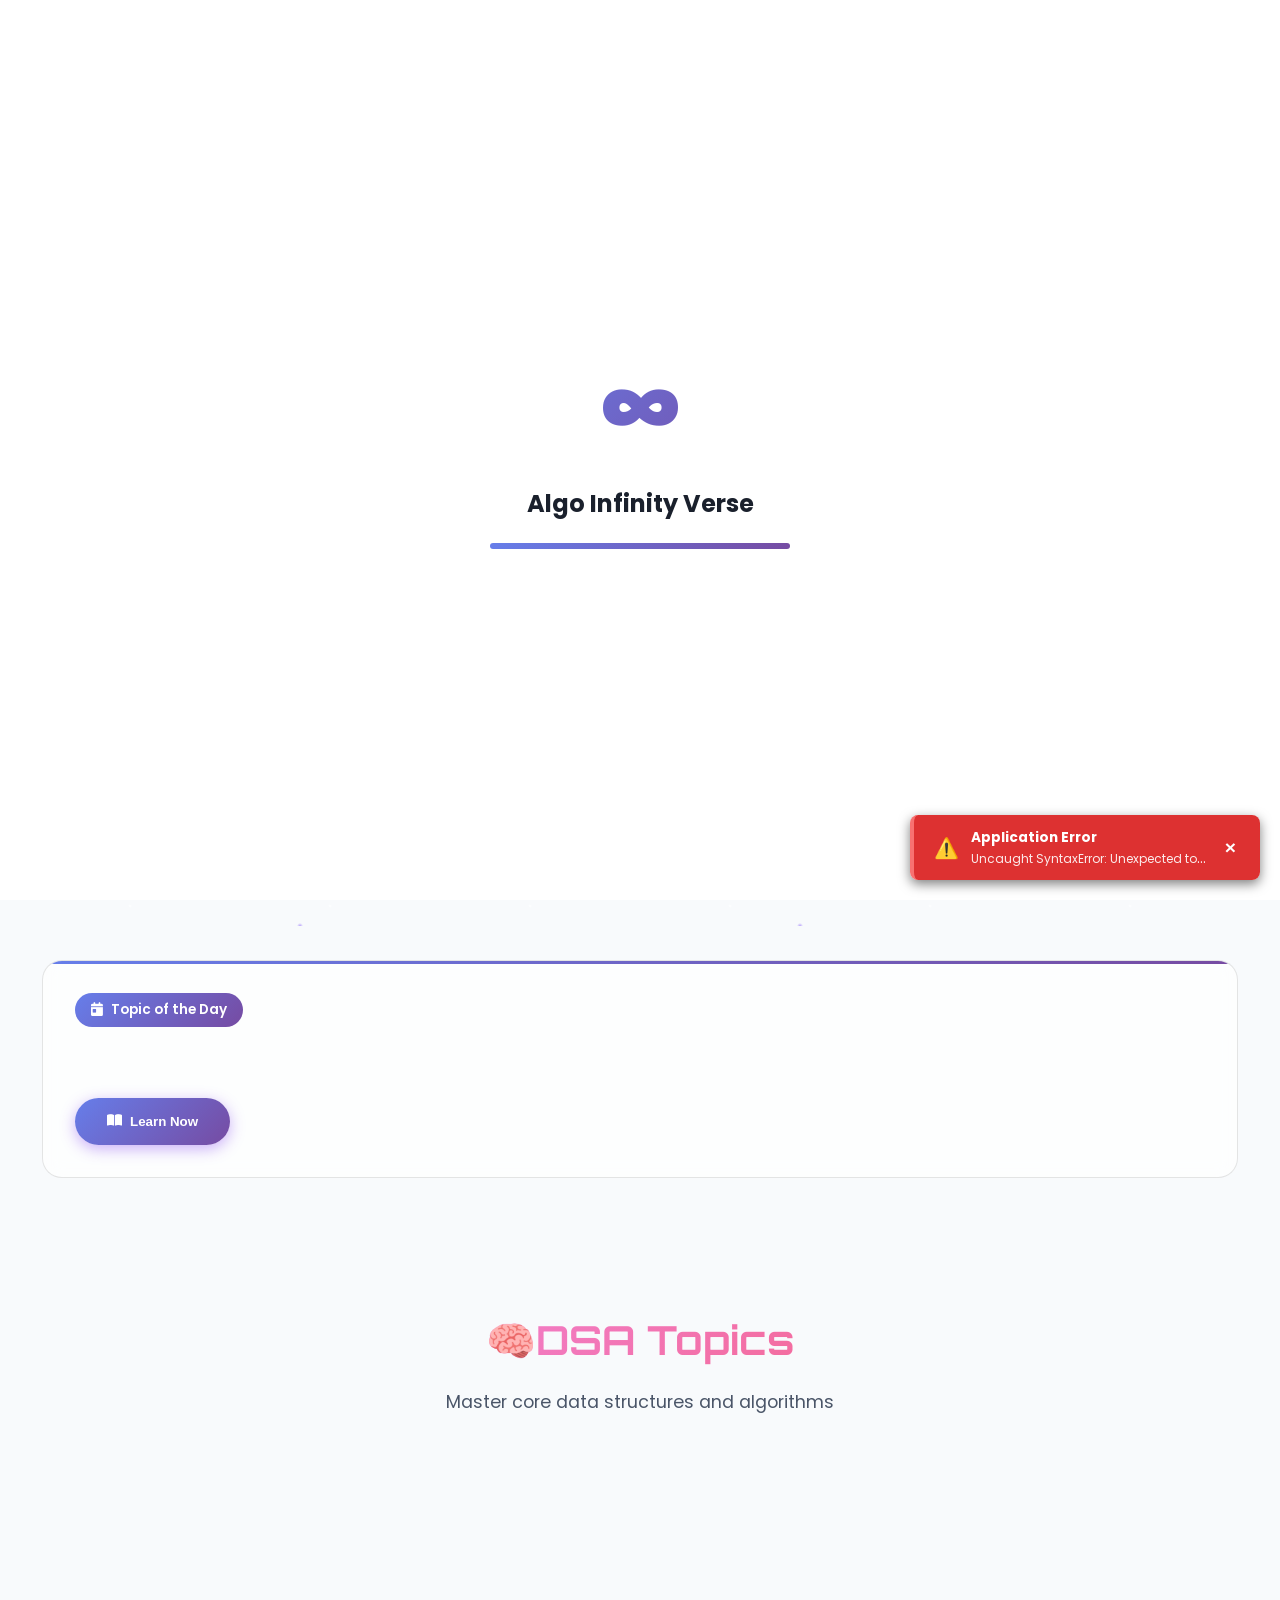
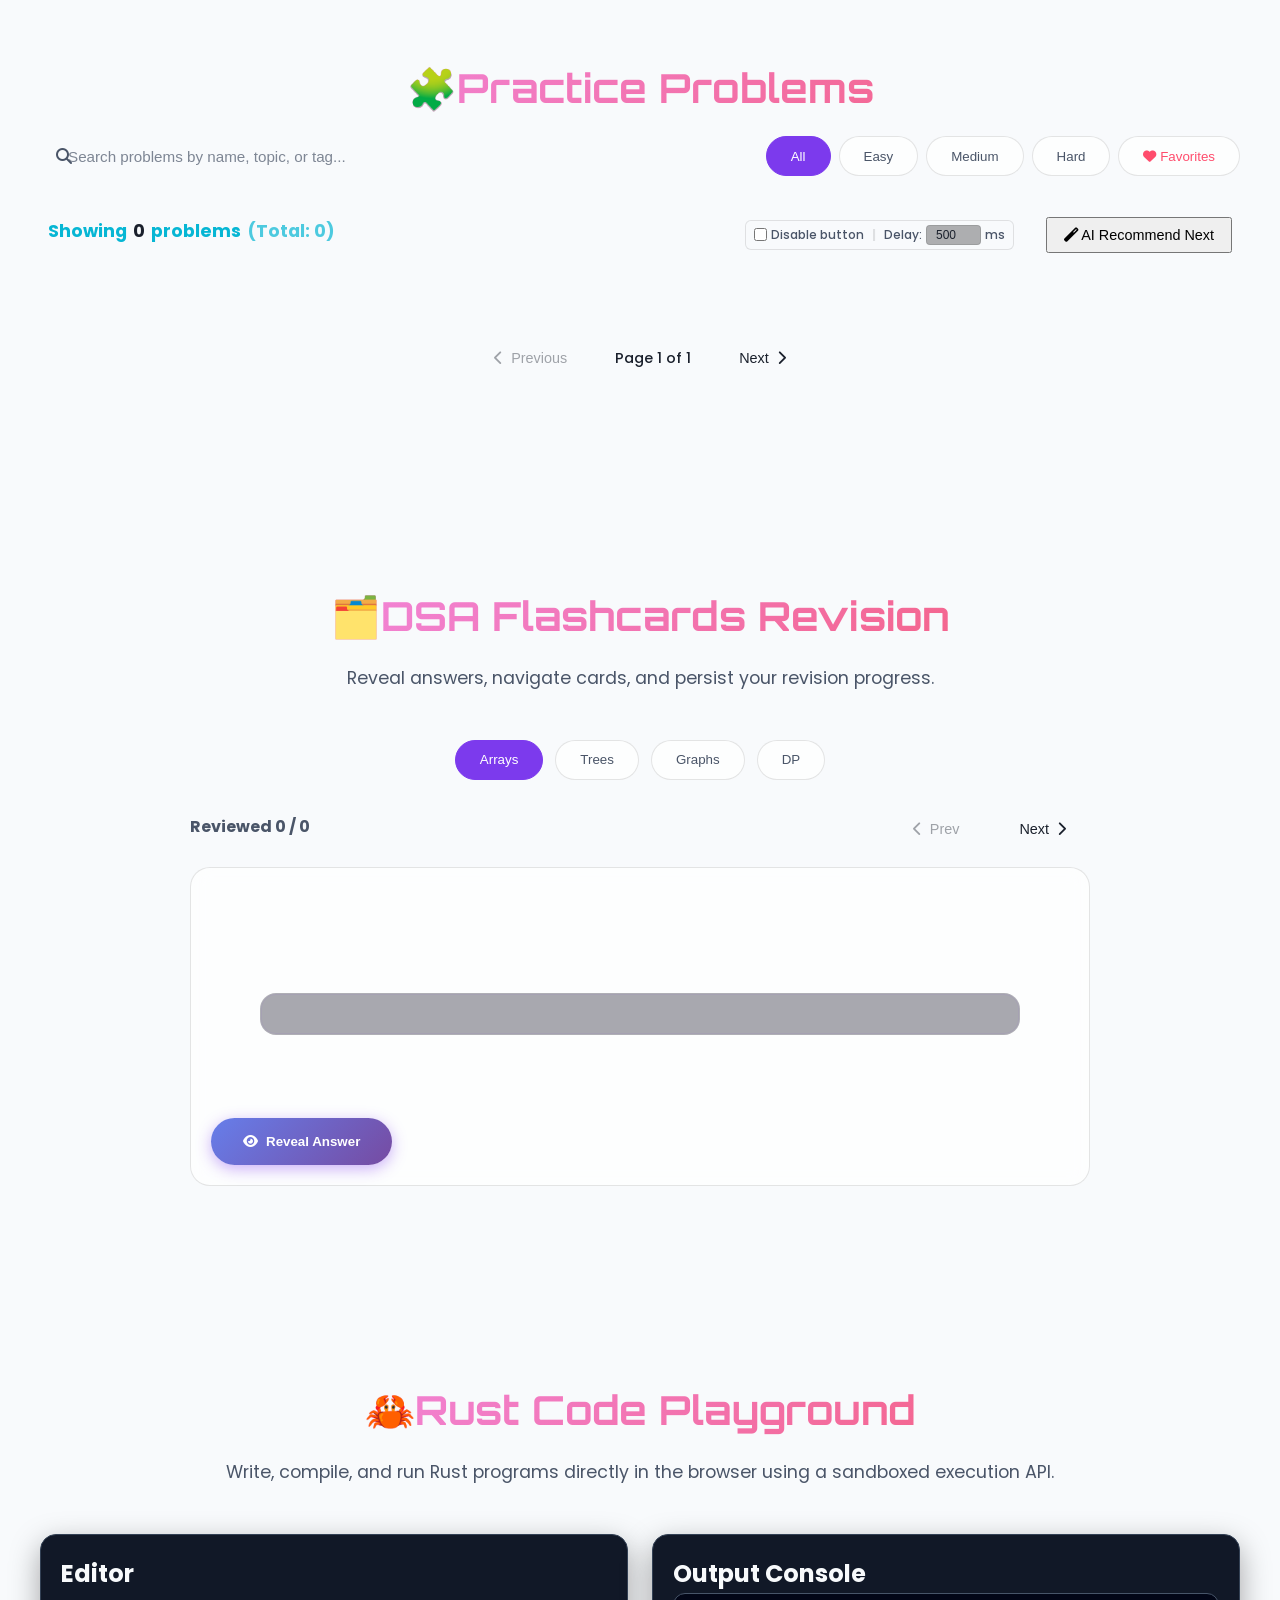
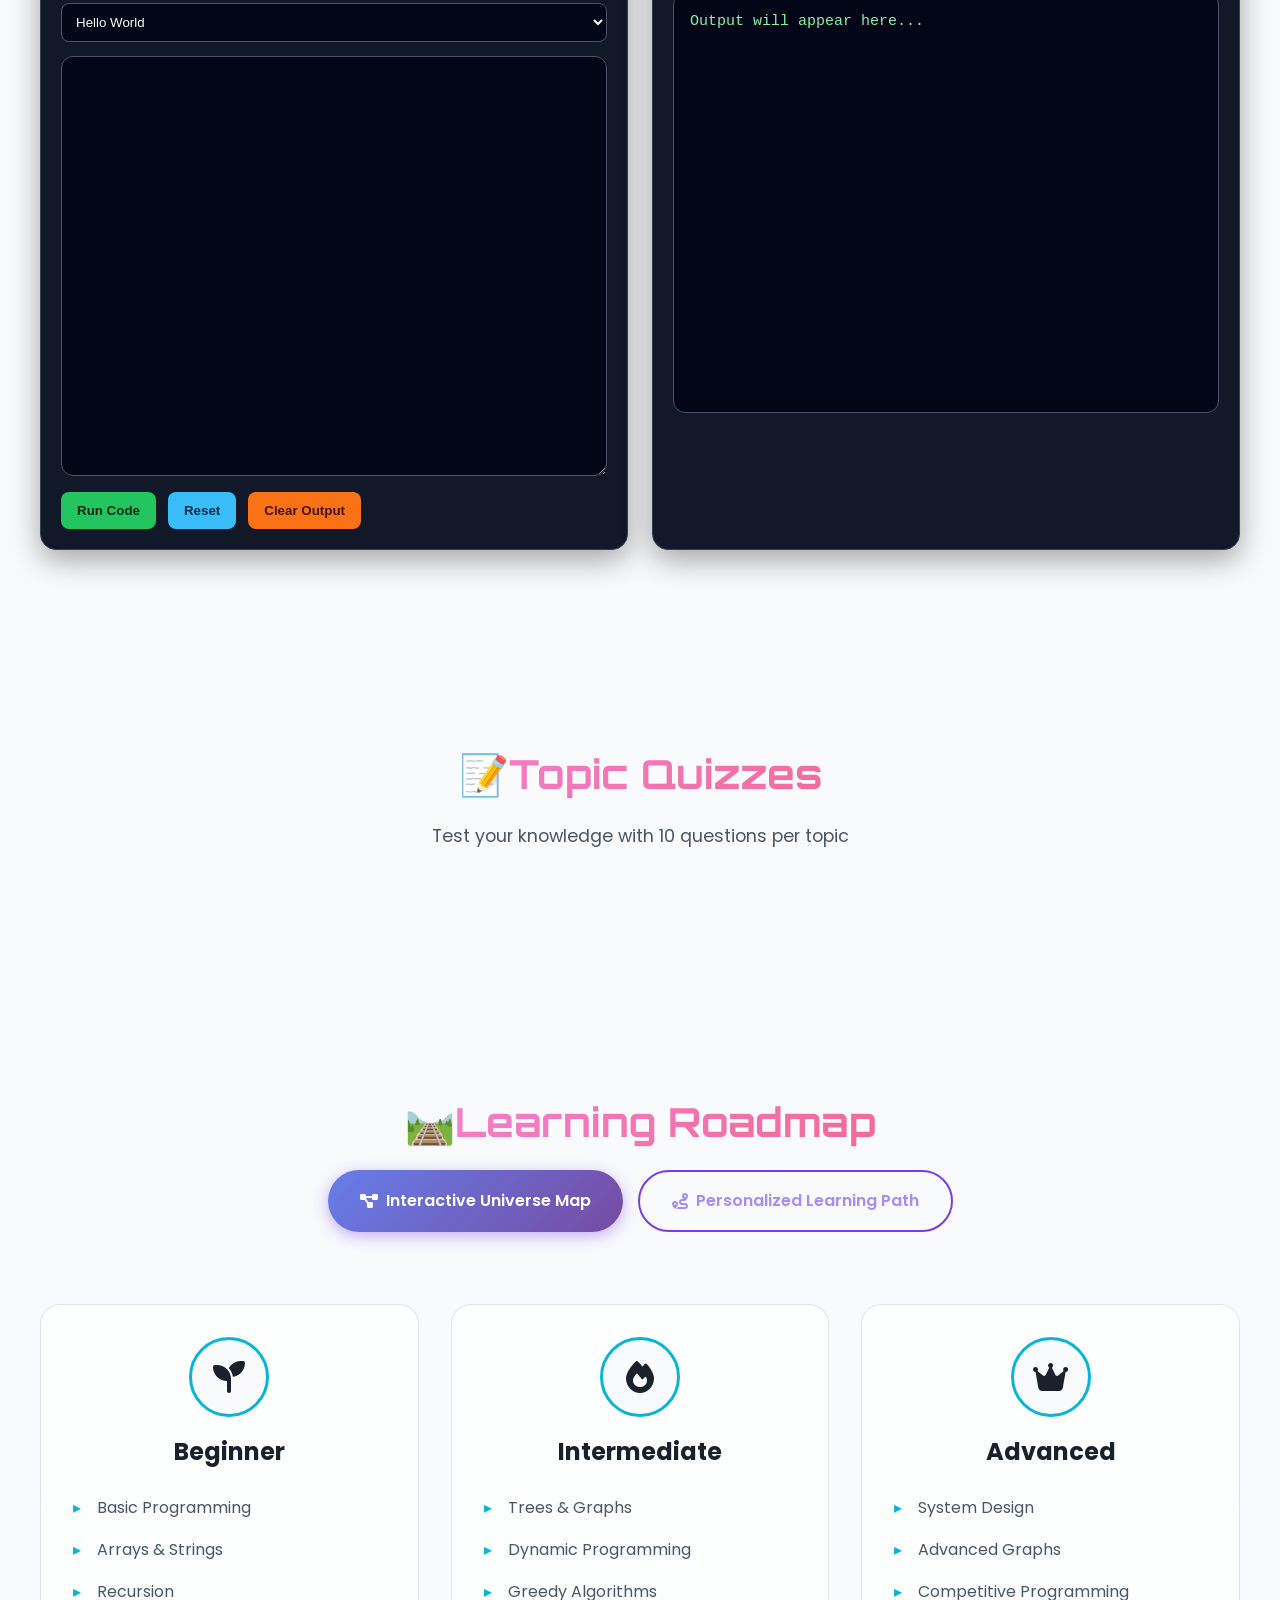
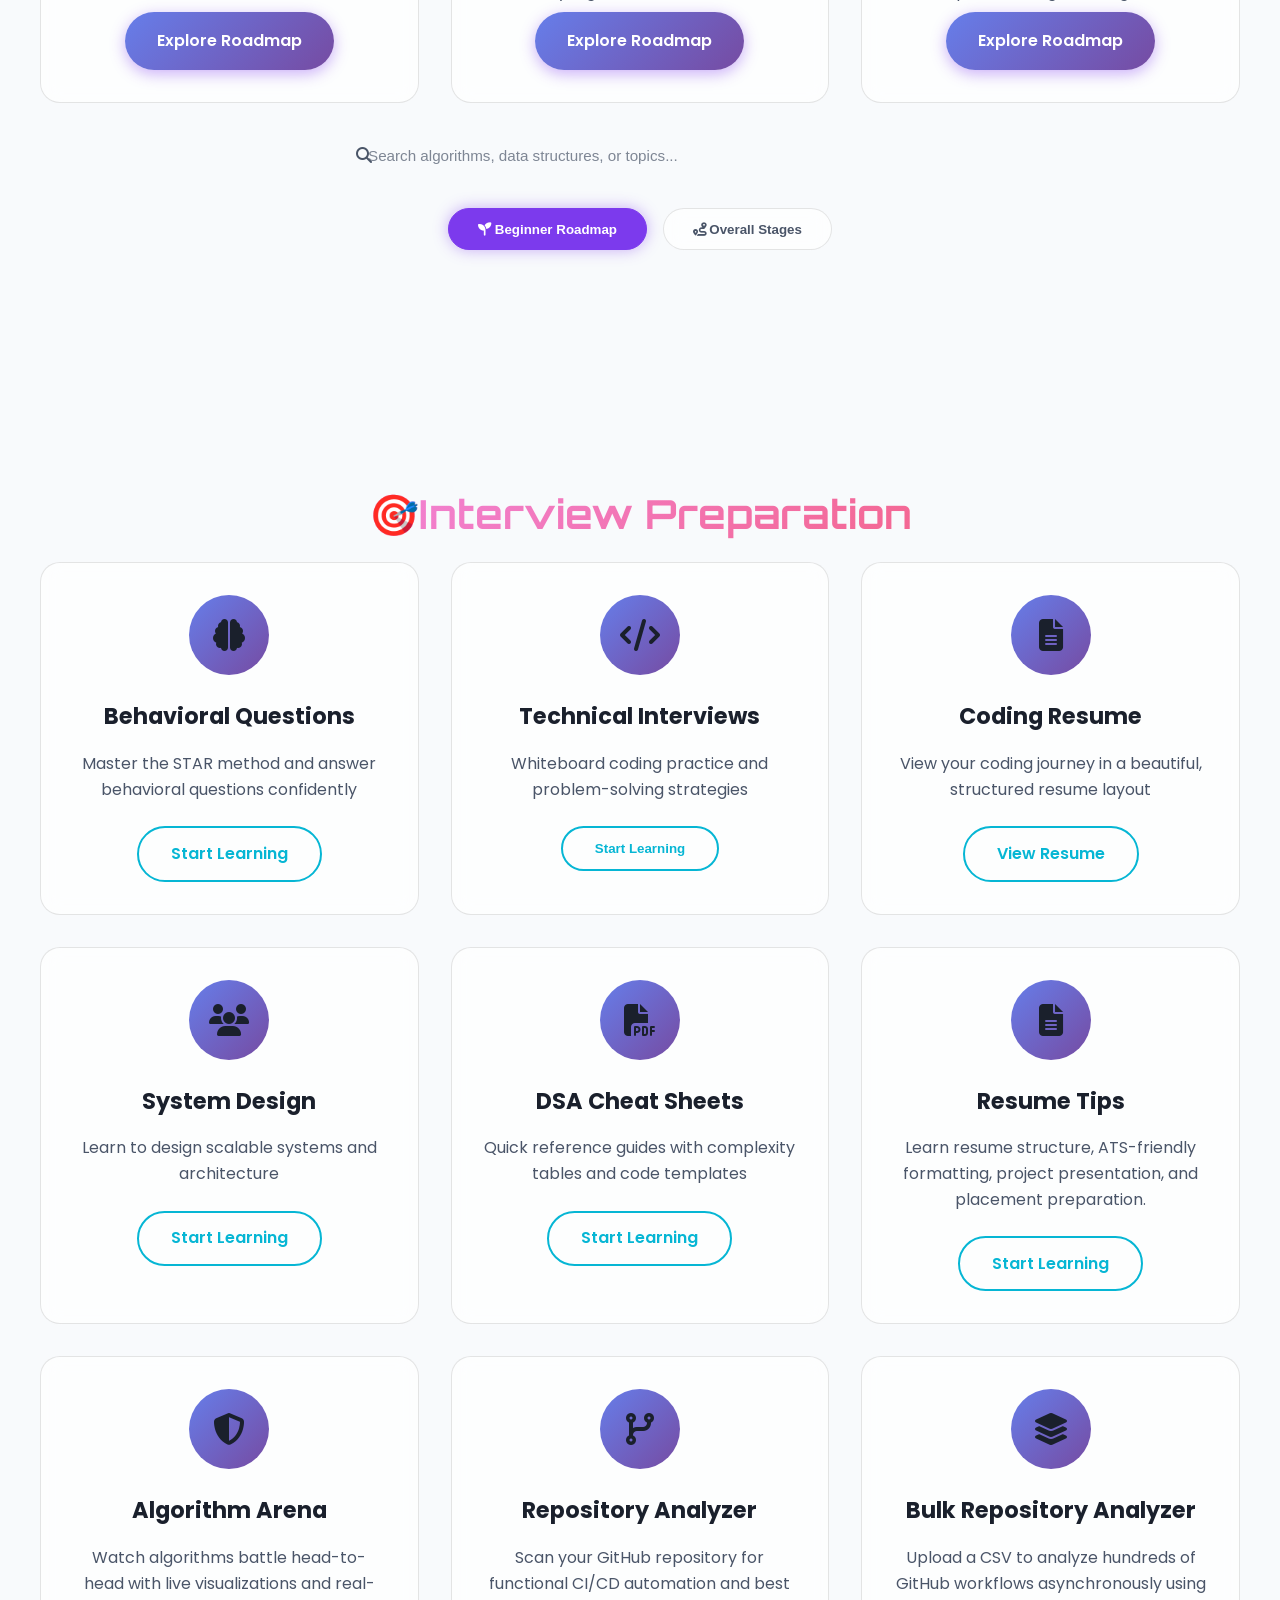
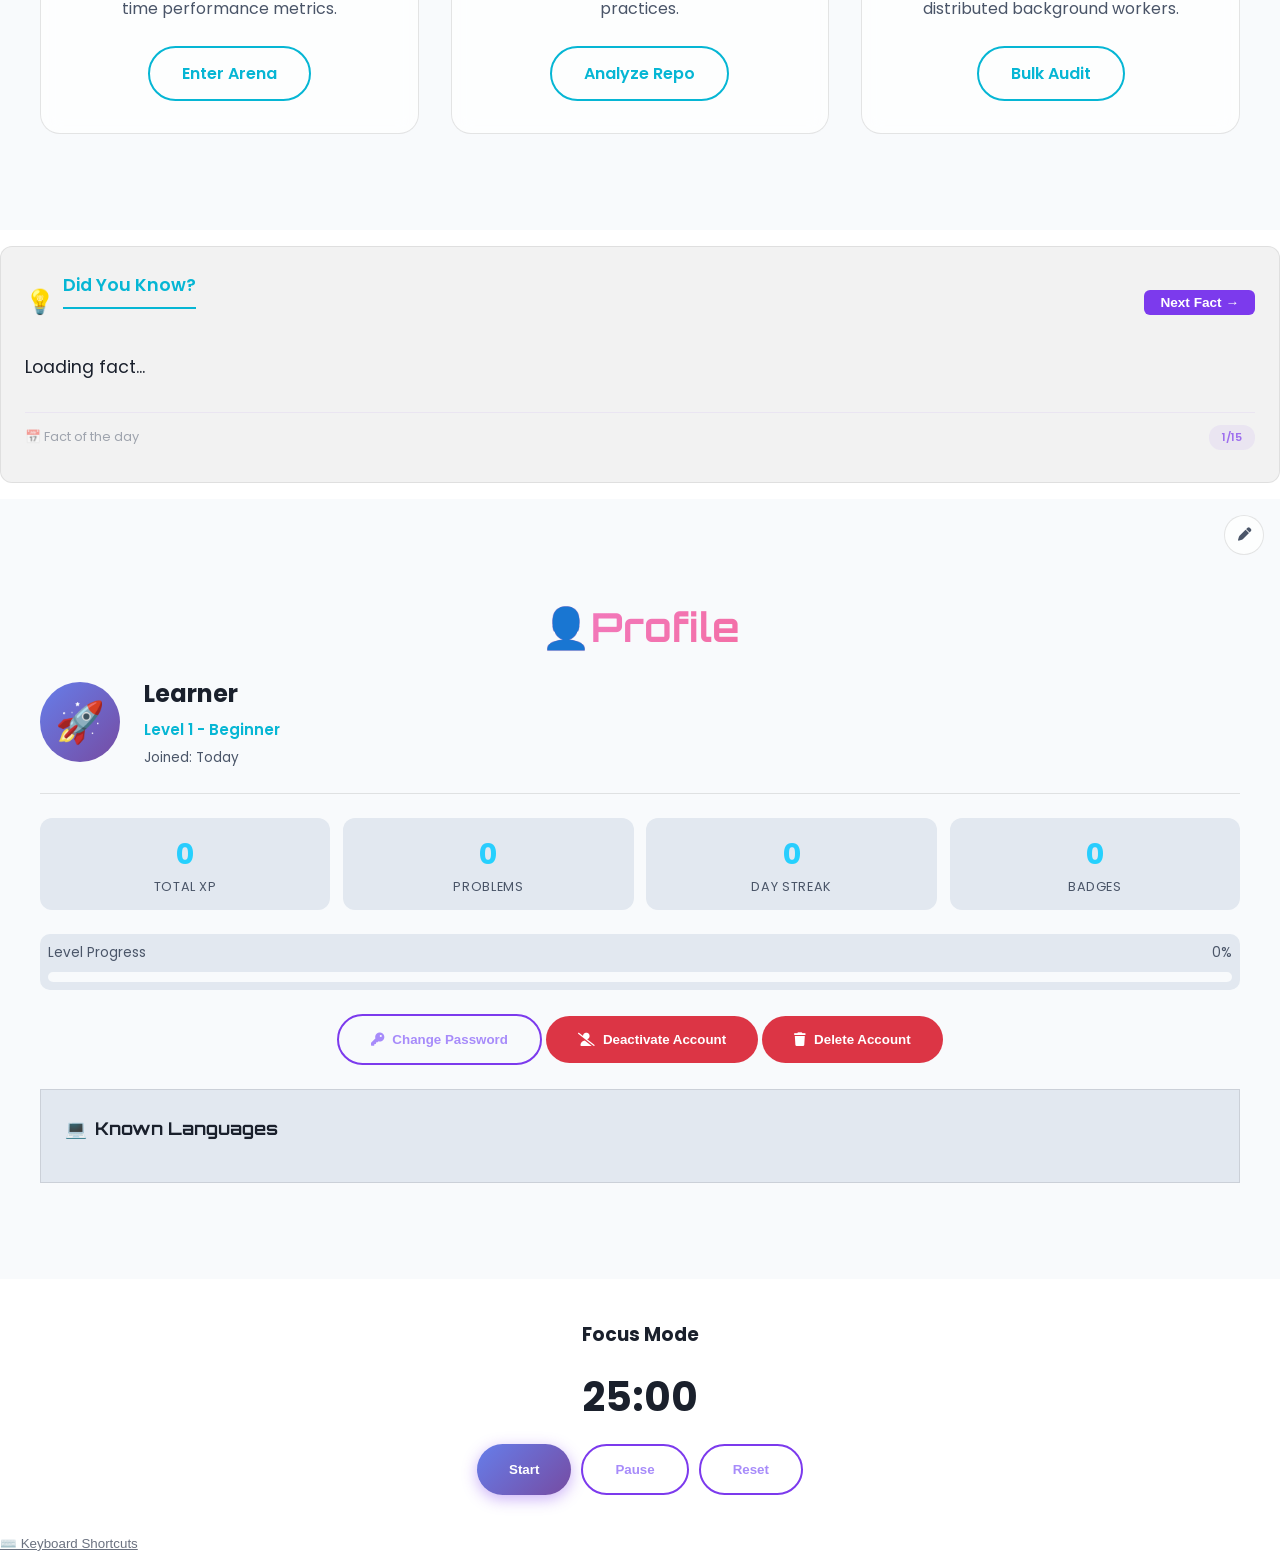
==== index.html @ 4f687d3e "Merge branch 'main' into fix/issue-1381-clickable-tags" ====
\<!doctype html>
<html lang="en">
  <head>
    <meta charset="UTF-8" />
    <meta name="viewport" content="width=device-width, initial-scale=1.0" />
    <title>Algo Infinity Verse - Master DSA &amp; Crack Interviews</title>

    <!-- SEO / Social metadata -->
    <meta
      name="description"
      content="Algo Infinity Verse is an interactive DSA learning platform — master data structures and algorithms and crack technical interviews with hands-on visualizers, quizzes, and coding practice."
    />

    <!-- Open Graph -->
    <meta property="og:type" content="website" />
    <meta property="og:site_name" content="Algo Infinity Verse" />
    <meta property="og:title" content="Algo Infinity Verse - Master DSA &amp; Crack Interviews" />
    <meta
      property="og:description"
      content="Master DSA and crack interviews with interactive visualizers, quizzes, and coding practice."
    />
    <meta property="og:image" content="/images/banner.png" />

    <!-- Twitter Card -->
    <meta name="twitter:card" content="summary_large_image" />
    <meta name="twitter:title" content="Algo Infinity Verse - Master DSA &amp; Crack Interviews" />
    <meta
      name="twitter:description"
      content="Master DSA and crack interviews with interactive visualizers, quizzes, and coding practice."
    />
    <meta name="twitter:image" content="/images/banner.png" />

    <link rel="manifest" href="/manifest.json" />
    <meta name="theme-color" content="#38bdf8" />
    <link rel="stylesheet" href="styles.css" />
    <link rel="stylesheet" href="pages/learning/rust-learning.css" />
    <link
      href="https://fonts.googleapis.com/css2?family=Orbitron:wght@400;700;900&amp;family=Poppins:wght@300;400;500;600;700&amp;family=Fira+Code:wght@400;500;600&amp;display=swap"
      rel="stylesheet"
    />
    <link
      rel="stylesheet"
      href="https://cdnjs.cloudflare.com/ajax/libs/font-awesome/6.4.0/css/all.min.css"
    />
    <script src="error-boundary.js"></script>
    <script type="importmap">
    {
      "imports": {
        "firebase/app": "https://www.gstatic.com/firebasejs/11.6.0/firebase-app.js",
        "firebase/auth": "https://www.gstatic.com/firebasejs/11.6.0/firebase-auth.js"
      }
    }
    </script>
  
    <!-- Theme Initialization Script -->
    <script>
      (function() {
        try {
          var storedTheme = localStorage.getItem('theme');
          var prefersLight = window.matchMedia('(prefers-color-scheme: light)').matches;
          var theme = storedTheme || (prefersLight ? 'light' : 'dark');
          if (theme === 'light') {
            document.documentElement.classList.add('light-mode');
          } else {
            document.documentElement.classList.remove('light-mode');
          }
        } catch (e) {}
      })();
    </script>

    <style>
      /* Search Autocomplete Styles */
      .search-wrapper {
        position: relative;
        flex: 1;
        min-width: 200px;
      }

      .search-bar {
        display: flex;
        align-items: center;
        background: var(--bg-secondary);
        border: 2px solid var(--border-color);
        border-radius: 12px;
        padding: 0 16px;
        transition: all 0.3s ease;
        position: relative;
        z-index: 2;
      }

      .search-bar:focus-within {
        border-color: #7c3aed;
        box-shadow: 0 0 0 3px rgba(124, 58, 237, 0.15);
      }

      .search-bar i {
        color: var(--text-secondary);
        font-size: 1rem;
        transition: color 0.3s ease;
      }

      .search-bar:focus-within i {
        color: #7c3aed;
      }

      .search-bar input {
        flex: 1;
        padding: 12px 12px;
        border: none;
        background: transparent;
        color: var(--text-primary);
        font-size: 0.95rem;
        outline: none;
        width: 100%;
      }

      .search-bar input::placeholder {
        color: var(--text-secondary);
        opacity: 0.7;
      }

      .clear-search-btn {
        background: none;
        border: none;
        color: var(--text-secondary);
        cursor: pointer;
        padding: 4px 8px;
        border-radius: 6px;
        font-size: 1rem;
        transition: all 0.2s ease;
        opacity: 0;
        visibility: hidden;
      }

      .clear-search-btn.visible {
        opacity: 1;
        visibility: visible;
      }

      .clear-search-btn:hover {
        color: #ef4444;
        background: rgba(239, 68, 68, 0.1);
      }

      .search-suggestions {
        position: absolute;
        top: calc(100% + 4px);
        left: 0;
        right: 0;
        background: var(--bg-secondary);
        border: 2px solid var(--border-color);
        border-radius: 12px;
        box-shadow: 0 8px 30px rgba(0, 0, 0, 0.12);
        max-height: 320px;
        overflow-y: auto;
        display: none;
        z-index: 1000;
        padding: 8px 0;
      }

      .search-suggestions::-webkit-scrollbar {
        width: 4px;
      }

      .search-suggestions::-webkit-scrollbar-track {
        background: var(--bg-primary);
        border-radius: 2px;
      }

      .search-suggestions::-webkit-scrollbar-thumb {
        background: var(--border-color);
        border-radius: 2px;
      }

      .search-suggestions.visible {
        display: block;
        animation: suggestionsSlideIn 0.2s ease;
      }

      @keyframes suggestionsSlideIn {
        from {
          opacity: 0;
          transform: translateY(-8px);
        }
        to {
          opacity: 1;
          transform: translateY(0);
        }
      }

      .suggestion-item {
        display: flex;
        align-items: center;
        gap: 10px;
        padding: 10px 16px;
        cursor: pointer;
        transition: all 0.15s ease;
        color: var(--text-primary);
        text-decoration: none;
      }

      .suggestion-item:hover,
      .suggestion-item:focus {
        background: rgba(124, 58, 237, 0.08);
      }

      .suggestion-item.active {
        background: rgba(124, 58, 237, 0.12);
        border-left: 3px solid #7c3aed;
      }

      .suggestion-icon {
        font-size: 1rem;
        flex-shrink: 0;
        width: 24px;
        text-align: center;
      }

      .suggestion-text {
        flex: 1;
        font-size: 0.9rem;
        white-space: nowrap;
        overflow: hidden;
        text-overflow: ellipsis;
      }

      .suggestion-text .highlight {
        background-color: #fbbf24;
        color: #1e293b;
        padding: 0 2px;
        border-radius: 2px;
        font-weight: 600;
      }

      .suggestion-type {
        font-size: 0.65rem;
        font-weight: 600;
        text-transform: uppercase;
        letter-spacing: 0.5px;
        padding: 2px 8px;
        border-radius: 4px;
        flex-shrink: 0;
      }

      .suggestion-type.title {
        background: rgba(59, 130, 246, 0.15);
        color: #3b82f6;
      }

      .suggestion-type.tag {
        background: rgba(168, 85, 247, 0.15);
        color: #a855f7;
      }

      .suggestion-type.topic {
        background: rgba(34, 197, 94, 0.15);
        color: #22c55e;
      }

      .suggestion-type.description {
        background: rgba(251, 191, 36, 0.15);
        color: #f59e0b;
      }

      .suggestion-group-header {
        padding: 6px 16px;
        font-size: 0.7rem;
        font-weight: 700;
        text-transform: uppercase;
        letter-spacing: 0.8px;
        color: var(--text-secondary);
        border-bottom: 1px solid var(--border-color);
        margin-bottom: 4px;
      }

      .suggestion-no-results {
        padding: 16px;
        text-align: center;
        color: var(--text-secondary);
        font-size: 0.9rem;
      }

      .suggestion-no-results i {
        display: block;
        font-size: 24px;
        margin-bottom: 8px;
        color: var(--border-color);
      }


      /* Tag Clickable Styles */
      .tag {
        cursor: pointer;
        transition: all 0.25s ease;
        user-select: none;
        position: relative;
        display: inline-flex;
        align-items: center;
        padding: 4px 12px;
        border-radius: 6px;
        font-size: 0.75rem;
        font-weight: 500;
        background: var(--bg-primary);
        color: var(--text-secondary);
        border: 1px solid var(--border-color);
      }

      .tag:hover {

      /* ===== KEYBOARD SHORTCUTS STYLES ===== */
      
      .shortcuts-toggle-btn {
        position: fixed;
        bottom: 30px;
        left: 30px;
        z-index: 998;
        display: flex;
        align-items: center;
        gap: 8px;
        padding: 10px 16px;
        background: var(--bg-secondary);
        border: 1px solid var(--border-color);
        border-radius: 12px;
        color: var(--text-primary);
        font-size: 0.85rem;
        font-weight: 500;
        cursor: pointer;
        transition: all 0.3s ease;
        box-shadow: 0 4px 16px rgba(0, 0, 0, 0.06);
        font-family: 'Poppins', sans-serif;
      }

      .shortcuts-toggle-btn:hover {

        background: var(--primary);
        color: white;
        border-color: var(--primary);
        transform: translateY(-2px);

        box-shadow: 0 4px 12px rgba(124, 58, 237, 0.3);
      }

      .tag:active {
        transform: scale(0.95);
      }

      .tag:focus-visible {
        outline: 2px solid var(--primary);
        outline-offset: 2px;
      }

      .tag::after {
        content: ' 🔍';
        opacity: 0;
        transition: opacity 0.2s ease;
        font-size: 0.6rem;
      }

      .tag:hover::after {
        opacity: 1;
      }

      .dark .tag {
        background: #1e293b;
        border-color: #334155;
        color: #94a3b8;
      }

      .dark .tag:hover {
        background: #7c3aed;
        color: white;
        border-color: #7c3aed;
      }

      @media (max-width: 768px) {
        .tag {
          padding: 6px 14px;
          font-size: 0.8rem;
          min-height: 32px;
        }
        .tag::after {
          content: '';

        box-shadow: 0 8px 24px rgba(124, 58, 237, 0.3);
      }

      .shortcuts-toggle-btn i {
        font-size: 1rem;
      }

      .shortcuts-toggle-btn .shortcut-hint {
        font-size: 0.7rem;
        opacity: 0.6;
        font-weight: 400;
      }

      .shortcuts-modal .modal-content {
        max-width: 700px;
        max-height: 85vh;
        overflow-y: auto;
      }

      .shortcuts-modal-content {
        padding: 0 !important;
      }

      .shortcuts-modal .modal-header {
        padding: 20px 24px 16px;
        border-bottom: 1px solid var(--border-color);
        display: flex;
        justify-content: space-between;
        align-items: center;
      }

      .shortcuts-modal .modal-header h3 {
        font-size: 1.3rem;
        font-weight: 700;
        color: var(--text-primary);
        display: flex;
        align-items: center;
        gap: 10px;
      }

      .shortcuts-modal .modal-header h3 i {
        color: var(--primary);
      }

      .shortcuts-modal .modal-body {
        padding: 20px 24px 16px;
      }

      .shortcuts-intro {
        color: var(--text-secondary);
        font-size: 0.95rem;
        margin-bottom: 20px;
      }

      .shortcuts-grid {
        display: grid;
        grid-template-columns: 1fr 1fr;
        gap: 20px;
      }

      .shortcuts-section {
        background: var(--bg-primary);
        border-radius: 12px;
        padding: 16px;
        border: 1px solid var(--border-color);
      }

      .shortcuts-section h4 {
        font-size: 0.9rem;
        font-weight: 600;
        color: var(--text-primary);
        margin: 0 0 12px 0;
        display: flex;
        align-items: center;
        gap: 8px;
      }

      .shortcuts-section h4 i {
        color: var(--primary);
      }

      .shortcuts-table {
        width: 100%;
        border-collapse: collapse;
        font-size: 0.85rem;
      }

      .shortcuts-table tr {
        border-bottom: 1px solid var(--border-color);
      }

      .shortcuts-table tr:last-child {
        border-bottom: none;
      }

      .shortcuts-table td {
        padding: 6px 0;
        color: var(--text-secondary);
      }

      .shortcuts-table td:first-child {
        color: var(--text-primary);
        font-weight: 500;
        min-width: 120px;
      }

      .shortcuts-table kbd {
        display: inline-block;
        padding: 2px 8px;
        background: var(--bg-secondary);
        border: 1px solid var(--border-color);
        border-radius: 4px;
        font-size: 0.75rem;
        font-weight: 600;
        font-family: 'Fira Code', monospace;
        color: var(--text-primary);
      }

      .shortcuts-footer {
        margin-top: 20px;
        padding-top: 16px;
        border-top: 1px solid var(--border-color);
        text-align: center;
      }

      .shortcuts-tip {
        font-size: 0.85rem;
        color: var(--text-secondary);
      }

      .shortcuts-tip i {
        color: #fbbf24;
        margin-right: 6px;
      }

      .shortcuts-tip kbd {
        display: inline-block;
        padding: 1px 6px;
        background: var(--bg-secondary);
        border: 1px solid var(--border-color);
        border-radius: 3px;
        font-size: 0.7rem;
        font-family: 'Fira Code', monospace;
        font-weight: 600;
      }

      .shortcuts-modal .modal-footer {
        padding: 12px 24px 20px;
        border-top: 1px solid var(--border-color);
        display: flex;
        justify-content: flex-end;
      }

      .shortcuts-modal .modal-footer kbd {
        display: inline-block;
        padding: 1px 6px;
        background: var(--bg-secondary);
        border: 1px solid var(--border-color);
        border-radius: 3px;
        font-size: 0.7rem;
        font-family: 'Fira Code', monospace;
        font-weight: 600;
      }

      .dark .shortcuts-toggle-btn {
        background: #1e293b;
        border-color: #334155;
        color: #f1f5f9;
      }

      .dark .shortcuts-toggle-btn:hover {
        background: #7c3aed;
        border-color: #7c3aed;
      }

      .dark .shortcuts-section {
        background: #0f172a;
        border-color: #334155;
      }

      .dark .shortcuts-table tr {
        border-color: #334155;
      }

      .dark .shortcuts-table kbd {
        background: #1e293b;
        border-color: #334155;
        color: #f1f5f9;
      }

      .dark .shortcuts-modal .modal-content {
        background: #1e293b;
      }

      .dark .shortcuts-modal .modal-header {
        border-color: #334155;
      }

      .dark .shortcuts-modal .modal-footer {
        border-color: #334155;
      }

      .dark .shortcuts-tip kbd {
        background: #0f172a;
        border-color: #334155;
        color: #f1f5f9;
      }

      body.modal-open {
        overflow: hidden;
      }

      @media (max-width: 768px) {
        .shortcuts-toggle-btn {
          bottom: 20px;
          left: 20px;
          padding: 8px 14px;
          font-size: 0.8rem;
          border-radius: 10px;
        }
        
        .shortcuts-toggle-btn span:not(.shortcut-hint) {
          display: none;
        }
        
        .shortcuts-toggle-btn .shortcut-hint {
          font-size: 0.9rem;
          opacity: 1;
        }
        
        .shortcuts-grid {
          grid-template-columns: 1fr;
          gap: 12px;
        }
        
        .shortcuts-modal .modal-content {
          max-width: 95%;
          margin: 20px;
        }
        
        .shortcuts-table td {
          font-size: 0.8rem;
          padding: 4px 0;
        }
        
        .shortcuts-table td:first-child {
          min-width: 80px;
        }
      }

      @media (max-width: 480px) {
        .shortcuts-toggle-btn {
          bottom: 16px;
          left: 16px;
          padding: 6px 12px;
          font-size: 0.75rem;
          border-radius: 8px;
        }
        
        .shortcuts-modal .modal-content {
          max-width: 98%;
          margin: 10px;
        }
        
        .shortcuts-modal .modal-header {
          padding: 14px 16px 12px;
        }
        
        .shortcuts-modal .modal-body {
          padding: 14px 16px 12px;
        }
        
        .shortcuts-section {
          padding: 12px;
        }
        
        .shortcuts-table td {
          font-size: 0.75rem;
          padding: 3px 0;
        }
        
        .shortcuts-table td:first-child {
          min-width: 60px;
        }
        
        .shortcuts-table kbd {
          font-size: 0.65rem;
          padding: 1px 5px;

        }
      }

      @media (prefers-reduced-motion: reduce) {

        .tag {
          transition: none;
        }
        .tag:hover {
          transform: none;
        }
        .tag:active {

        .shortcuts-toggle-btn {
          transition: none;
        }
        
        .shortcuts-toggle-btn:hover {

          transform: none;
        }
      }

      .dark .search-suggestions {
        background: #1e293b;
        border-color: #334155;
        box-shadow: 0 8px 30px rgba(0, 0, 0, 0.4);
      }

      .dark .suggestion-item:hover,
      .dark .suggestion-item:focus {
        background: rgba(124, 58, 237, 0.15);
      }

      .dark .suggestion-item.active {
        background: rgba(124, 58, 237, 0.2);
      }

      .dark .suggestion-text .highlight {
        background-color: #f59e0b;
        color: #0f172a;
      }

      .dark .suggestion-type.title {
        background: rgba(59, 130, 246, 0.2);
        color: #60a5fa;
      }

      .dark .suggestion-type.tag {
        background: rgba(168, 85, 247, 0.2);
        color: #c084fc;
      }

      .dark .suggestion-type.topic {
        background: rgba(34, 197, 94, 0.2);
        color: #4ade80;
      }

      .dark .suggestion-type.description {
        background: rgba(251, 191, 36, 0.2);
        color: #fcd34d;
      }

      .dark .suggestion-group-header {
        color: #94a3b8;
        border-color: #334155;
      }

      @media (max-width: 768px) {
        .search-wrapper {
          min-width: 150px;
        }
        
        .search-bar input {
          font-size: 0.85rem;
          padding: 10px 10px;
        }
        
        .search-suggestions {
          max-height: 260px;
          border-radius: 10px;
        }
        
        .suggestion-item {
          padding: 8px 14px;
          font-size: 0.85rem;
        }
        
        .suggestion-icon {
          font-size: 0.85rem;
          width: 20px;
        }
      }

      @media (max-width: 480px) {
        .search-wrapper {
          min-width: 120px;
          width: 100%;
        }
        
        .search-suggestions {
          max-height: 220px;
          margin-top: 2px;
        }
        
        .suggestion-item {
          padding: 6px 12px;
          font-size: 0.8rem;
          gap: 8px;
        }
        
        .suggestion-type {
          font-size: 0.55rem;
          padding: 1px 6px;
        }
      }
    </style>
</head>
  
  <body data-page="index">
    <!-- Skip link -->
    <a href="#main" class="skip-link">Skip to content</a>

    <!-- Offline Status Banner -->
    <div id="offline-banner" class="offline-banner hidden" aria-live="polite">
      <i class="fas fa-wifi-slash"></i> You are currently offline. Some features may be limited, but cached content is available.
    </div>

    <!-- PWA Storage Usage -->
    <div id="pwa-storage-usage" style="position: fixed; bottom: 10px; left: 10px; background: rgba(16, 23, 42, 0.8); border: 1px solid var(--primary); padding: 5px 10px; border-radius: 6px; font-size: 0.75rem; color: #cbd5e1; z-index: 9999; backdrop-filter: blur(5px);">
      Checking storage...
    </div>

    <!-- Loading Screen -->
    <div id="loading-screen">
      <div class="loader">
        <div class="infinity-loader">∞</div>
        <h2>Algo Infinity Verse</h2>
        <div class="loading-bar">
          <div class="loading-progress"></div>
        </div>
      </div>
    </div>

    <!-- Scroll to Top Button -->
    <button id="scrollTopBtn" aria-label="Scroll to top" class="scroll-top-btn">
      <i class="fas fa-circle-chevron-up"></i>
    </button>

    <!-- Back to Top Button -->
    <button 
        id="backToTop" 
        class="back-to-top" 
        aria-label="Back to top"
        title="Scroll back to top"
    >
        <svg class="progress-ring" viewBox="0 0 44 44" aria-hidden="true">
            <circle class="progress-ring-bg" cx="22" cy="22" r="20"/>
            <circle class="progress-ring-fill" cx="22" cy="22" r="20"/>
        </svg>
        <i class="fas fa-arrow-up"></i>
    </button>

    <!-- ===== KEYBOARD SHORTCUTS BUTTON ===== -->
    <button 
        id="shortcutsToggle" 
        class="shortcuts-toggle-btn" 
        aria-label="Keyboard shortcuts"
        title="Keyboard Shortcuts (Press ?)"
    >
        <i class="fas fa-keyboard"></i>
        <span>Shortcuts</span>
        <span class="shortcut-hint">(?)</span>
    </button>

    <!-- ===== KEYBOARD SHORTCUTS MODAL ===== -->
    <div 
        id="shortcutsModal" 
        class="modal shortcuts-modal" 
        role="dialog" 
        aria-modal="true"
        aria-labelledby="shortcutsModalTitle"
        style="display: none;"
    >
        <div class="modal-content shortcuts-modal-content">
            <div class="modal-header">
                <h3 id="shortcutsModalTitle">
                    <i class="fas fa-keyboard"></i> Keyboard Shortcuts
                </h3>
                <button 
                    class="modal-close" 
                    id="shortcutsModalClose" 
                    aria-label="Close shortcuts"
                >
                    <i class="fas fa-times"></i>
                </button>
            </div>
            <div class="modal-body">
                <p class="shortcuts-intro">
                    Use these keyboard shortcuts to navigate faster and boost your productivity.
                </p>
                
                <div class="shortcuts-grid">
                    <!-- Navigation Shortcuts -->
                    <div class="shortcuts-section">
                        <h4><i class="fas fa-compass"></i> Navigation</h4>
                        <table class="shortcuts-table">
                            <tbody>
                                <tr>
                                    <td><kbd>Alt</kbd> + <kbd>H</kbd></td>
                                    <td>Go to Home</td>
                                </tr>
                                <tr>
                                    <td><kbd>Alt</kbd> + <kbd>T</kbd></td>
                                    <td>Go to Topics</td>
                                </tr>
                                <tr>
                                    <td><kbd>Alt</kbd> + <kbd>P</kbd></td>
                                    <td>Go to Practice</td>
                                </tr>
                                <tr>
                                    <td><kbd>Alt</kbd> + <kbd>Q</kbd></td>
                                    <td>Go to Quiz</td>
                                </tr>
                                <tr>
                                    <td><kbd>Alt</kbd> + <kbd>D</kbd></td>
                                    <td>Go to Dashboard</td>
                                </tr>
                            </tbody>
                        </table>
                    </div>

                    <!-- Search Shortcuts -->
                    <div class="shortcuts-section">
                        <h4><i class="fas fa-search"></i> Search</h4>
                        <table class="shortcuts-table">
                            <tbody>
                                <tr>
                                    <td><kbd>Ctrl</kbd> + <kbd>K</kbd></td>
                                    <td>Focus Search</td>
                                </tr>
                                <tr>
                                    <td><kbd>Esc</kbd></td>
                                    <td>Clear Search / Close Modal</td>
                                </tr>
                            </tbody>
                        </table>
                    </div>

                    <!-- Editor Shortcuts -->
                    <div class="shortcuts-section">
                        <h4><i class="fas fa-code"></i> Code Editor</h4>
                        <table class="shortcuts-table">
                            <tbody>
                                <tr>
                                    <td><kbd>Ctrl</kbd> + <kbd>Enter</kbd></td>
                                    <td>Run Code</td>
                                </tr>
                                <tr>
                                    <td><kbd>Ctrl</kbd> + <kbd>S</kbd></td>
                                    <td>Save/Submit Code</td>
                                </tr>
                                <tr>
                                    <td><kbd>Ctrl</kbd> + <kbd>/</kbd></td>
                                    <td>Toggle Comment</td>
                                </tr>
                                <tr>
                                    <td><kbd>Ctrl</kbd> + <kbd>Z</kbd></td>
                                    <td>Undo</td>
                                </tr>
                                <tr>
                                    <td><kbd>Ctrl</kbd> + <kbd>Y</kbd></td>
                                    <td>Redo</td>
                                </tr>
                                <tr>
                                    <td><kbd>Ctrl</kbd> + <kbd>F</kbd></td>
                                    <td>Find</td>
                                </tr>
                                <tr>
                                    <td><kbd>Ctrl</kbd> + <kbd>H</kbd></td>
                                    <td>Replace</td>
                                </tr>
                                <tr>
                                    <td><kbd>Ctrl</kbd> + <kbd>G</kbd></td>
                                    <td>Go to Line</td>
                                </tr>
                            </tbody>
                        </table>
                    </div>

                    <!-- General Shortcuts -->
                    <div class="shortcuts-section">
                        <h4><i class="fas fa-globe"></i> General</h4>
                        <table class="shortcuts-table">
                            <tbody>
                                <tr>
                                    <td><kbd>?</kbd></td>
                                    <td>Open Shortcuts Help</td>
                                </tr>
                                <tr>
                                    <td><kbd>Esc</kbd></td>
                                    <td>Close Modal / Dialog</td>
                                </tr>
                                <tr>
                                    <td><kbd>Tab</kbd></td>
                                    <td>Navigate to Next Element</td>
                                </tr>
                                <tr>
                                    <td><kbd>Shift</kbd> + <kbd>Tab</kbd></td>
                                    <td>Navigate to Previous Element</td>
                                </tr>
                            </tbody>
                        </table>
                    </div>
                </div>

                <div class="shortcuts-footer">
                    <span class="shortcuts-tip">
                        <i class="fas fa-lightbulb"></i>
                        Tip: Press <kbd>?</kbd> anytime to open this modal
                    </span>
                </div>
            </div>
            <div class="modal-footer">
                <button class="btn btn-secondary" id="shortcutsModalCloseBtn">
                    Close <kbd>Esc</kbd>
                </button>
            </div>
        </div>
    </div>

    <!-- Navigation Bar (loaded from partial) -->
    <div id="navbar-placeholder"></div>

    <!-- Main content landmark -->
    <main id="main" tabindex="-1">
    <!-- Hero Section -->
    <section id="home" class="hero">
      <div class="hero-background">
        <div class="stars"></div>
        <div class="stars2"></div>
        <div class="stars3"></div>
      </div>
      <div class="hero-content">
        <h1 class="hero-title">
          <span class="title-line">Welcome to</span>
          <span class="main-title gradient-text">Algo Infinity Verse</span>
          <span class="subtitle">Master DSA &amp; Crack Interviews</span>
        </h1>
        <div class="typing-container">
          <span class="typing-text" id="typingText"></span>
          <span class="typing-cursor">|</span>
        </div>
        <div class="hero-buttons">
          <a href="#practice" class="btn btn-primary">
            <i class="fas fa-rocket"></i> Start Practice
          </a>
          <a href="#roadmap" class="btn btn-secondary">
            <i class="fas fa-map"></i> Explore Roadmap
          </a>
        </div>
        <div class="hero-stats">
          <div class="stat-box big-box">
            <span class="stat-number" data-target="22">0</span>
            <span class="stat-label">Problems</span>
          </div>
          <div class="stat-box big-box"> 
            <span class="stat-number" data-target="6">0</span>
            <span class="stat-label">DSA Topics</span>
          </div>
          <div class="stat-box big-box">
            <span class="stat-number" data-target="60">0</span>
            <span class="stat-label">Quiz Questions</span>
          </div>
        </div>
      </div>
      <div class="scroll-indicator">
        <i class="fas fa-chevron-down"></i>
      </div>
    </section>

    <!-- Topic of the Day Section -->
    <section id="topic-of-the-day" class="section totd-section">
      <div class="container">
        <div class="totd-card glass-card big-box">
          <div class="totd-badge">
            <i class="fas fa-calendar-day"></i>
            Topic of the Day
          </div>
          <div class="totd-content">
            <div class="totd-icon" id="totdIcon"></div>
            <div class="totd-info">
              <h2 class="totd-title" id="totdTitle"></h2>
              <p class="totd-desc" id="totdDesc"></p>
              <div class="totd-meta">
                <span class="totd-difficulty" id="totdDifficulty"></span>
                <span class="totd-problems" id="totdProblems"></span>
              </div>
            </div>
          </div>
          <button class="btn btn-primary totd-btn" id="totdBtn">
            <i class="fas fa-book-open"></i> Learn Now
          </button>
        </div>
      </div>
    </section>

    <!-- DSA Topics Section -->
    <section id="topics" class="section topics-section">
      <div class="container">
        <h2 class="section-title">
          <span class="title-icon">🧠</span>
          DSA Topics
        </h2>
        <p class="section-subtitle">
          Master core data structures and algorithms
        </p>
        <div class="topics-grid">
          <!-- Topics will be generated by JavaScript -->
        </div>
      </div>
    </section>

    <!-- Practice Problems Section -->
    <section id="practice" class="section practice-section">
      <div class="container">
        <h2 class="section-title">
          <span class="title-icon">🧩</span>
          Practice Problems
        </h2>
        <div class="practice-controls">

          <!-- Search with Autocomplete -->

          <div class="search-wrapper">
            <div class="search-bar">
              <i class="fas fa-search"></i>
              <input
                type="text"
                id="searchInput"
                placeholder="Search problems by name, topic, or tag..."
                autocomplete="off"
                aria-label="Search problems"
                role="combobox"
                aria-autocomplete="list"
                aria-expanded="false"
                aria-controls="searchSuggestions"
                aria-activedescendant=""
              />
              <button
                id="clearSearchBtn"
                type="button"
                class="clear-search-btn"
                aria-label="Clear search"
              >
                <i class="fas fa-times"></i>
              </button>
            </div>
            
            <div id="searchSuggestions" class="search-suggestions" role="listbox" aria-label="Search suggestions">
            </div>
          </div>
          
          <div class="filter-buttons">
            <button class="filter-btn active" data-filter="all">All</button>
            <button class="filter-btn" data-filter="easy">Easy</button>
            <button class="filter-btn" data-filter="medium">Medium</button>
            <button class="filter-btn" data-filter="hard">Hard</button>
            <button class="filter-btn" data-filter="favorites">
              <i class="fas fa-heart"></i>
              Favorites
            </button>
          </div>
        </div>


        <!-- Problem Counter Container -->

        <div class="problem-counter-container" style="display: flex; justify-content: space-between; align-items: center; gap: 1rem; flex-wrap: wrap;">
          <div class="problem-stats">
            <span class="problem-count-display">
              Showing <strong id="visible-count">0</strong> 
              <span id="problem-label">problems</span>
              <span class="total-count-display">
                (Total: <span id="total-count">0</span>)
              </span>
            </span>
          </div>
          <div style="display: flex; align-items: center; gap: 1rem; flex-wrap: wrap;">
            <div style="display: flex; align-items: center; gap: 0.5rem; background: rgba(255, 255, 255, 0.05); padding: 0.25rem 0.5rem; border-radius: 6px; border: 1px solid var(--glass-border);">
              <label style="font-size: 0.75rem; color: var(--text-secondary); display: flex; align-items: center; gap: 0.25rem; cursor: pointer; user-select: none;">
                <input type="checkbox" id="ai-recommend-disable-toggle" style="cursor: pointer; accent-color: var(--primary);">
                Disable button
              </label>
              <span style="color: var(--glass-border); font-size: 0.75rem;">|</span>
              <label style="font-size: 0.75rem; color: var(--text-secondary); display: flex; align-items: center; gap: 0.25rem;">
                Delay:
                <input type="number" id="ai-recommend-debounce-input" value="500" min="0" max="5000" step="100" style="width: 55px; background: rgba(0,0,0,0.3); border: 1px solid var(--glass-border); border-radius: 4px; color: var(--text-primary); padding: 2px 4px; font-size: 0.75rem; text-align: center;">
                ms
              </label>
            </div>
            <span id="ai-recommend-status-msg" style="font-size: 0.85rem; font-weight: 500; opacity: 0; transition: opacity 0.2s, color 0.2s; white-space: nowrap;"></span>
            <button id="ai-recommend-btn" class="submit-btn" style="padding: 0.5rem 1rem; width: auto; font-size: 0.9rem;">
              <i class="fas fa-magic"></i> AI Recommend Next
            </button>
          </div>
          <p id="ai-recommend-status" class="sr-only" aria-live="polite"></p>
        </div>


        <!-- Problems Grid - Tags will be rendered with .tag class for clickability -->

        <div class="problems-grid"></div>

        <div id="emptyState" class="empty-state hidden">
            <i class="fas fa-search"></i>
            <h3>No problems found</h3>
            <p>Try adjusting your filters or search terms</p>
            <button class="btn btn-secondary" id="clearFiltersBtn">
                <i class="fas fa-undo"></i> Clear Filters
            </button>
        </div>

        <div class="pagination-controls" id="paginationControls">
         <button class="pagination-btn" id="prevPageBtn" disabled>
          <i class="fas fa-chevron-left"></i> Previous
         </button>
          <span class="pagination-info" id="paginationInfo">Page 1 of 1</span>
          <button class="pagination-btn" id="nextPageBtn">
           Next <i class="fas fa-chevron-right"></i>
          </button>
        </div>
      </div>
    </section>
    
    <!-- DSA Flashcards Revision Section -->
    <section id="flashcards" class="section flashcards-section">
      <div class="container">
        <h2 class="section-title">
          <span class="title-icon">🗂️</span>
          DSA Flashcards Revision
        </h2>
        <p class="section-subtitle">
          Reveal answers, navigate cards, and persist your revision progress.
        </p>

        <div class="flashcards-controls" role="group" aria-label="Flashcard category filters">
          <button class="filter-btn active" data-flashcards-category="arrays">Arrays</button>
          <button class="filter-btn" data-flashcards-category="trees">Trees</button>
          <button class="filter-btn" data-flashcards-category="graphs">Graphs</button>
          <button class="filter-btn" data-flashcards-category="dp">DP</button>
        </div>

        <div class="flashcards-shell">
          <div class="flashcards-header">
            <div class="flashcards-meta">
              <div class="flashcards-progress" id="flashcardsProgressText">Reviewed 0 / 0</div>
              <div class="flashcards-total" id="flashcardsTotalText"></div>
            </div>
            <div class="flashcards-nav">
              <button id="flashcardsPrevBtn" class="pagination-btn" disabled>
                <i class="fas fa-chevron-left"></i> Prev
              </button>
              <button id="flashcardsNextBtn" class="pagination-btn">
                Next <i class="fas fa-chevron-right"></i>
              </button>
            </div>
          </div>

          <div class="flashcards-stage">
            <div class="flashcard" id="flashcardRoot" aria-live="polite">
              <div class="flashcard-inner">
                <div class="flashcard-face flashcard-front" id="flashcardQuestion"></div>
                <div class="flashcard-face flashcard-back" id="flashcardAnswer"></div>
              </div>
            </div>

            <div class="flashcards-actions">
              <button id="flashcardsRevealBtn" class="btn btn-primary">
                <i class="fas fa-eye"></i> Reveal Answer
              </button>
              <div class="flashcards-small muted" id="flashcardsSmallHint"></div>
            </div>
          </div>
        </div>
      </div>
    </section>

    <!-- Rust Playground Section -->
    <section id="rust-playground" class="section rust-playground-section">
      <div class="container">
        <div class="rust-hero">
          <h2 class="section-title">
            <span class="title-icon">🦀</span>
            Rust Code Playground
          </h2>
          <p class="section-subtitle">
            Write, compile, and run Rust programs directly in the browser using
            a sandboxed execution API.
          </p>
        </div>

        <div class="rust-playground">
          <div class="rust-editor-panel">
            <div class="panel-header">
              <h2>Editor</h2>
              <label for="rustExampleSelect" class="visually-hidden"
                >Choose a Rust example</label
              >
              <select id="rustExampleSelect">
                <option value="hello">Hello World</option>
                <option value="ownership">Ownership & Borrowing</option>
                <option value="structs">Structs & Enums</option>
                <option value="concurrency">Basic Concurrency</option>
              </select>
            </div>

            <label for="rustEditor" class="visually-hidden"
              >Rust code editor</label
            >
            <textarea id="rustEditor" spellcheck="false"></textarea>

            <div class="rust-actions">
              <button id="runRustBtn">Run Code</button>
              <button id="resetRustBtn">Reset</button>
              <button id="clearRustOutputBtn">Clear Output</button>
            </div>
          </div>

          <div class="rust-output-panel">
            <h2>Output Console</h2>
            <pre id="rustOutput">Output will appear here...</pre>
          </div>
        </div>
      </div>
    </section>

    <!-- Quiz Section -->
    <section id="quiz" class="section quiz-section">
      <div class="container">
        <h2 class="section-title">
          <span class="title-icon">📝</span>
          Topic Quizzes
        </h2>
        <p class="section-subtitle">
          Test your knowledge with 10 questions per topic
        </p>
        <div class="quiz-grid">
          <!-- Quiz cards will be generated by JavaScript -->
        </div>
      </div>
    </section>

    <!-- Roadmap Section -->
    <section id="roadmap" class="section roadmap-section">
      <div class="container">
        <h2 class="section-title">
          <span class="title-icon">🛤️</span>
          Learning Roadmap
        </h2>
        
        <div style="display: flex; justify-content: center; gap: 15px; margin-bottom: 2.5rem; flex-wrap: wrap;">
            <a href="/pages/learning/algorithm-universe/algorithm-universe.html" class="btn btn-primary" style="display: flex; align-items: center; gap: 8px;">
                <i class="fas fa-project-diagram" aria-hidden="true"></i> Interactive Universe Map
            </a>
            <a href="/pages/tools/personalized-learning-path/personalized-learning-path.html" class="btn btn-secondary" style="display: flex; align-items: center; gap: 8px;">
                <i class="fas fa-route" aria-hidden="true"></i> Personalized Learning Path
            </a>
        </div>

        <div class="roadmap-container">
          <div class="roadmap-progress">
            <div class="progress-bar"></div>
          </div>
          <div class="roadmap-stages">
            <div class="stage" data-level="beginner">
              <div class="stage-marker">
                <i class="fas fa-seedling"></i>
              </div>
              <h3>Beginner</h3>
              <ul>
                <li>Basic Programming</li>
                <li>Arrays & Strings</li>
                <li>Recursion</li>
              </ul>
              <a href="beginner-roadmap.html" class="btn btn-primary">
                Explore Roadmap
              </a>
            </div>
            <div class="stage" data-level="intermediate">
              <div class="stage-marker">
                <i class="fas fa-fire"></i>
              </div>

              <h3>Intermediate</h3>

              <ul>
                <li>Trees & Graphs</li>
                <li>Dynamic Programming</li>
                <li>Greedy Algorithms</li>
              </ul>

              <a href="#" class="btn btn-primary roadmap-btn">
                Explore Roadmap
              </a>
            </div>
            <div class="stage" data-level="advanced">
              <div class="stage-marker">
                <i class="fas fa-crown"></i>
              </div>
              <h3>Advanced</h3>
              <ul>
                <li>System Design</li>
                <li>Advanced Graphs</li>
                <li>Competitive Programming</li>
              </ul>
              <a href="advanced-roadmap.html" class="btn btn-primary">
                Explore Roadmap
              </a>
            </div>
          </div>
        </div>

        <div class="roadmap-controls" style="margin-bottom: 2rem; max-width: 600px; margin-left: auto; margin-right: auto;">
          <div class="search-bar">
            <i class="fas fa-search"></i>
            <input
              type="text"
              id="roadmapSearchInput"
              placeholder="Search algorithms, data structures, or topics..."
            />
            <button
              id="clearRoadmapSearchBtn"
              class="clear-search-btn"
              aria-label="Clear search"
            >
              &times;
            </button>
          </div>
        </div>

        <div class="roadmap-selector">
          <button
            class="roadmap-tab active"
            data-tab="basic"
            id="roadmapBasicTab"
          >
            <i class="fas fa-seedling"></i> Beginner Roadmap
          </button>
          <button
            class="roadmap-tab"
            data-tab="overview"
            id="roadmapOverviewTab"
          >
            <i class="fas fa-route"></i> Overall Stages
          </button>
        </div>

        <div class="roadmap-container-wrapper">
          <div class="roadmap-content active" id="basicRoadmapContainer">
            <div class="roadmap-timeline" id="basicRoadmapTimeline">
            </div>
          </div>

          <div class="roadmap-content" id="advancedRoadmapContainer">
            <div class="roadmap-timeline" id="advancedRoadmapTimeline">
            </div>
          </div>

          <div class="roadmap-content" id="overviewRoadmapContainer">
            <div class="overall-roadmap">
              <div class="overall-stage">
                <div class="stage-icon">🌱</div>
                <h3>Beginner</h3>
                <p>Build programming fundamentals and problem-solving skills.</p>
                <div class="topic-list">
                  <span>Basic Programming</span>
                  <span>Arrays & Strings</span>
                  <span>Recursion</span>
                </div>
              </div>
              <div class="road-arrow">
                <i class="fas fa-arrow-down"></i>
              </div>
              <div class="overall-stage">
                <div class="stage-icon">⚡</div>
                <h3>Intermediate</h3>
                <p>Learn core data structures and optimization techniques.</p>
                <div class="topic-list">
                  <span>Trees</span>
                  <span>Graphs</span>
                  <span>Dynamic Programming</span>
                </div>
              </div>
              <div class="road-arrow">
                <i class="fas fa-arrow-down"></i>
              </div>
              <div class="overall-stage">
                <div class="stage-icon">🚀</div>
                <h3>Advanced</h3>
                <p>Master advanced algorithms and competitive programming.</p>
                <div class="topic-list">
                  <span>System Design</span>
                  <span>Advanced Graphs</span>
                  <span>Competitive Programming</span>
                </div>
              </div>
              <div class="road-arrow">
                <i class="fas fa-arrow-down"></i>
              </div>
              <div class="overall-stage">
                <div class="stage-icon">👑</div>
                <h3>DSA Pro</h3>
                <p>Achieve mastery in data structures and algorithms through competitive programming, advanced optimization techniques, and interview-level problem solving.</p>
                <div class="topic-list">
                  <span>Competitive Programming</span>
                  <span>Advanced Problem Solving</span>
                  <span>Interview Mastery</span>
                  <span>Optimization Techniques</span>
                </div>
              </div>
            </div>
          </div>
        </div>
      </div>
    </section>

    <!-- Interview Prep Section -->
    <section id="interview" class="section interview-section">
      <div class="container">
        <h2 class="section-title">
          <span class="title-icon">🎯</span>
          Interview Preparation
        </h2>
        <div class="interview-grid">
          <div class="interview-card">
            <div class="card-icon">
              <i class="fas fa-brain"></i>
            </div>
            <h3>Behavioral Questions</h3>
            <p>
              Master the STAR method and answer behavioral questions confidently
            </p>
            <a
              href="behavioral-questions.html"
              class="card-btn"
              aria-label="Start learning behavioral questions"
              style="
                text-decoration: none;
                display: inline-block;
                text-align: center;
              "
            >
              Start Learning
            </a>
          </div>
          <div class="interview-card">
            <div class="card-icon">
              <i class="fas fa-code"></i>
            </div>
            <h3>Technical Interviews</h3>
            <p>Whiteboard coding practice and problem-solving strategies</p>
            <button
              class="card-btn"
              data-category="technical"
              aria-label="Start learning technical interviews"
            >
              Start Learning
            </button>
          </div>
          <div class="interview-card">
            <div class="card-icon">
              <i class="fas fa-file-alt"></i>
            </div>
            <h3>Coding Resume</h3>
            <p>
              View your coding journey in a beautiful, structured resume layout
            </p>
            <a
              href="/pages/career/resume/resume.html"
              class="card-btn"
              style="
                text-decoration: none;
                display: inline-block;
                text-align: center;
              "
            >
              View Resume
            </a>
          </div>
          <div class="interview-card">
            <div class="card-icon">
              <i class="fas fa-users"></i>
            </div>
            <h3>System Design</h3>
            <p>Learn to design scalable systems and architecture</p>
            <a
              href="system-design.html"
              class="card-btn"
              aria-label="Start learning system design"
              style="
                text-decoration: none;
                display: inline-block;
                text-align: center;
              "
            >
              Start Learning
            </a>
          </div>
          <div class="interview-card">
            <div class="card-icon">
              <i class="fas fa-file-pdf"></i>
            </div>
            <h3>DSA Cheat Sheets</h3>
            <p>
              Quick reference guides with complexity tables and code templates
            </p>
            <a
              href="cheat-sheets.html"
              class="card-btn"
              aria-label="Start learning DSA cheat sheets"
              style="
                text-decoration: none;
                display: inline-block;
                text-align: center;
              "
            >
              Start Learning
            </a>
          </div>
          <div class="interview-card">
            <div class="card-icon">
              <i class="fas fa-file-alt"></i>
            </div>
            <h3>Resume Tips</h3>
            <p>
              Learn resume structure, ATS-friendly formatting, project
              presentation, and placement preparation.
            </p>
            <a
              href="resume-tips.html"
              class="card-btn"
              aria-label="Start learning resume tips"
              style="
                text-decoration: none;
                display: inline-block;
                text-align: center;
              ">
              Start Learning
            </a>
          </div>
          <div class="interview-card">
            <div class="card-icon">
              <i class="fas fa-shield-halved"></i>
            </div>
            <h3>Algorithm Arena</h3>
            <p>Watch algorithms battle head-to-head with live visualizations and real-time performance metrics.</p>
            <a href="/pages/tools/algorithm-arena/algorithm-arena.html" class="card-btn" aria-label="Enter Algorithm Gladiator Arena"
              style="text-decoration: none; display: inline-block; text-align: center;">
              Enter Arena
            </a>
          </div>
          <div class="interview-card">
            <div class="card-icon">
              <i class="fas fa-code-branch"></i>
            </div>
            <h3>Repository Analyzer</h3>
            <p>Scan your GitHub repository for functional CI/CD automation and best practices.</p>
            <a href="/pages/repo-analyzer/repo-analyzer.html" class="card-btn" aria-label="Open Repository Analyzer"
              style="text-decoration: none; display: inline-block; text-align: center;">
              Analyze Repo
            </a>
          </div>
          <div class="interview-card">
            <div class="card-icon">
                <i class="fas fa-layer-group"></i>
            </div>
            <h3>Bulk Repository Analyzer</h3>
            <p>Upload a CSV to analyze hundreds of GitHub workflows asynchronously using distributed background workers.</p>
            <a href="/pages/repo-analyzer/bulk-analyzer.html" class="card-btn" aria-label="Open Bulk Analyzer"
                style="text-decoration: none; display: inline-block; text-align: center;">
                Bulk Audit
            </a>
          </div>
        </div>
      </div>
    </section>

    <!-- Dashboard Section -->
    <section id="dashboard" class="section dashboard-section">
      <div class="container">
        <h2 class="section-title">
          <span class="title-icon">📊</span>
          Your Dashboard
        </h2>
        <div class="dashboard-grid">
          <!-- Profile Card -->
          <div class="dashboard-card profile-card">
            <div class="profile-header">
              <div class="profile-avatar">
                <span class="avatar-icon">🚀</span>
              </div>
              <div class="profile-info">
                <h3 id="profileName">Learner</h3>
                <p class="profile-level" id="profileLevel">
                  Level 1 - Beginner
                </p>
                <p class="profile-join">
                  Joined: <span id="joinDate">Today</span>
                </p>
              </div>
              <button
                class="profile-edit-btn"
                id="profileEditBtn"
                title="Edit Profile"
                aria-label="Edit Profile"
              >
                <i class="fas fa-pen"></i>
              </button>
            </div>
            <div class="profile-stats">
              <div class="profile-stat">
                <span class="profile-stat-value" id="profileTotalXP">0</span>
                <span class="profile-stat-label">Total XP</span>
              </div>
              <div class="profile-stat">
                <span class="profile-stat-value" id="profileProblems">0</span>
                <span class="profile-stat-label">Problems</span>
              </div>
              <div class="profile-stat">
                <span class="profile-stat-value" id="profileStreak">0</span>
                <span class="profile-stat-label">Day Streak</span>
              </div>
              <div class="profile-stat">
                <span class="profile-stat-value" id="profileFreezes">0</span>
                <span class="profile-stat-label">Freezes</span>
              </div>
              <div class="profile-stat">
                <span class="profile-stat-value" id="profileBadges">0</span>
                <span class="profile-stat-label">Badges</span>
              </div>
            </div>
            <div class="profile-progress" style="margin-bottom: 1rem">
              <div class="progress-bar-container">
                <div class="progress-label">
                  <span>Level Progress</span>
                  <span id="profileLevelProgress">0%</span>
                </div>
                <div class="progress-bar">
                  <div
                    class="progress-fill"
                    id="profileProgressBarSection"
                  ></div>
                </div>
              </div>
            </div>
            <a
              href="/pages/career/resume/resume.html"
              class="btn btn-secondary"
              style="
                width: 100%;
                display: flex;
                justify-content: center;
                align-items: center;
                gap: 0.5rem;
                padding: 0.6rem;
                font-size: 0.9rem;
                text-decoration: none;
              "
            >
              <i class="fas fa-file-alt"></i> View Coding Resume
            </a>
          </div>
          <div class="dashboard-card stats-card">
            <h3>Progress Overview</h3>
            <div class="stats-grid">
              <div class="stat-item">
                <span class="stat-value" id="completedProblems">0</span>
                <span class="stat-desc">Problems Solved</span>
              </div>
              <div class="stat-item">
                <span class="stat-value" id="currentStreak">0</span>
                <span class="stat-desc">Day Streak</span>
              </div>
              <div class="stat-item">
                <span class="stat-value" id="currentFreezes">0</span>
                <span class="stat-desc">Freezes</span>
              </div>
              <div class="stat-item">
                <span class="stat-value" id="totalXP">0</span>
                <span class="stat-desc">Total XP</span>
              </div>
            </div>
          </div>
          
          <div class="dashboard-card activity-feed-card">
            <div class="card-header-with-actions">
              <h3><i class="fas fa-clock"></i> Recent Activity</h3>
              <button id="clearActivityBtn" class="btn-clear-activity" title="Clear all activity">
                <i class="fas fa-trash-alt"></i>
              </button>
            </div>
            <div class="activity-feed" id="activityFeed">
              <div class="activity-empty">
                <i class="fas fa-inbox"></i>
                <p>No recent activity yet. Start solving problems!</p>
              </div>
            </div>
            <div class="activity-feed-footer">
              <span id="activityCount">0 activities</span>
              <button id="viewAllActivityBtn" class="btn-view-all">View All</button>
            </div>
          </div>

          <div class="dashboard-card heatmap-card">
            <h3>Activity Heatmap</h3>
            <div class="heatmap-legend">
              <span>Less</span>
              <div class="legend-swatches">
                <div class="legend-swatch" data-level="0"></div>
                <div class="legend-swatch" data-level="1"></div>
                <div class="legend-swatch" data-level="2"></div>
                <div class="legend-swatch" data-level="3"></div>
                <div class="legend-swatch" data-level="4"></div>
              </div>
              <span>More</span>
            </div>
            <div class="heatmap-container" id="activityHeatmap">
              <p class="empty-state">
                No activity data yet. Start solving problems!
              </p>
            </div>
            <div class="heatmap-tooltip" id="heatmapTooltip"></div>
          </div>
          <div class="dashboard-card">
            <h3>Freeze Usage History</h3>
            <div class="freeze-history-list" id="freezeHistoryList">
              <p class="empty-state">No freezes used yet.</p>
            </div>
          </div>
          <div class="dashboard-card">
            <h3>Personalized Recommendations</h3>
            <div id="recommendationsContainer">
              <p class="empty-state">Complete a quiz to get recommendations.</p>
            </div>
          </div>
          <div class="dashboard-card">
            <h3>🕒 Recently Viewed Problems</h3>
            <div id="recentProblemsList">
              <p>No recently viewed problems</p>
            </div>
          </div>
          <div class="dashboard-card">
            <h3>Achievements</h3>
            <div class="badges-container" id="badgesContainer"></div>
          </div>
          <div class="dashboard-card leaderboard-card">
            <h3>Leaderboard</h3>
            <div class="leaderboard-list" id="leaderboardList"></div>
          </div>
        </div>
      </div>
    </section>

    <!-- Did You Know? Section -->
    <div class="dashboard-card facts-card">
      <div class="facts-header">
        <div class="facts-title">
          <span class="facts-icon" aria-hidden="true">💡</span>
          <h3>Did You Know?</h3>
        </div>
        <button onclick="showNextFact()" class="facts-btn">
          Next Fact →
        </button>
      </div>
      <div class="facts-content">
        <p id="factText" class="fact-text" aria-live="polite" aria-atomic="true">
          Loading fact...
        </p>
        <div class="facts-footer">
          <span class="facts-date" id="factDate">📅 Fact of the day</span>
          <span class="facts-counter" id="factCounter">1/15</span>
        </div>
      </div>
    </div>

    <!-- Gamification Section -->
    <section id="gamification" class="section gamification-section">
      <div class="container">
        <h2 class="section-title">
          <span class="title-icon">🎮</span>
          Gamification
        </h2>
        <div class="gamification-grid">
          <div class="xp-card big-box">
            <h3>Experience Points</h3>
            <div class="xp-bar-container">
              <div class="xp-bar" id="xpBar"></div>
              <span class="xp-text" id="xpText">0 / 1000 XP</span>
            </div>
            <div class="level-info">
              <span
                class="level-badge"
                id="levelBadge"
                onclick="openGameModal()"
                style="cursor: pointer"
                title="Click to play DSA games!"
              >
                Level 1 - Beginner
              </span>
            </div>
          </div>
          <div class="badges-showcase big-box">
            <h3>Badges</h3>
            <div class="badges-grid" id="badgesGrid">
            </div>
          </div>
        </div>
      </div>
    </section>

    <!-- Game Modal -->
    <div
      class="modal game-modal"
      id="gameModal"
      role="dialog"
      aria-modal="true"
      aria-labelledby="gameModalTitle"
    >
      <div class="game-modal-content">
        <div class="game-modal-header">
          <h3 id="gameModalTitle">🎮 DSA Game</h3>
          <button
            class="modal-close"
            onclick="closeGameModal()"
            aria-label="Close game modal"
          >
            ×
          </button>
        </div>
        <div class="game-modal-body" id="gameModalBody">
        </div>
      </div>
    </div>

    <!-- Code Editor Shortcuts Panel -->
    <div class="shortcuts-panel" id="shortcutsPanel">
      <div class="shortcuts-title">Keyboard Shortcuts</div>
      <ul class="shortcuts-list">
        <li>
          <span>Run Code</span><span class="shortcut-key">Ctrl+Enter</span>
        </li>
        <li><span>Submit</span><span class="shortcut-key">Ctrl+S</span></li>
        <li>
          <span>Format Code</span><span class="shortcut-key">Ctrl+Shift+F</span>
        </li>
        <li>
          <span>Toggle Comment</span><span class="shortcut-key">Ctrl+/</span>
        </li>
        <li><span>Find</span><span class="shortcut-key">Ctrl+F</span></li>
        <li><span>Replace</span><span class="shortcut-key">Ctrl+H</span></li>
        <li><span>Go to Line</span><span class="shortcut-key">Ctrl+G</span></li>
        <li><span>Undo</span><span class="shortcut-key">Ctrl+Z</span></li>
        <li><span>Redo</span><span class="shortcut-key">Ctrl+Y</span></li>
      </ul>
    </div>

    <!-- Topic Modal -->
    <div class="modal" id="topicModal">
      <div class="modal-content">
        <div class="modal-header">
          <h3 id="modalTitle"></h3>
          <button class="modal-close" id="modalClose">&times;</button>
        </div>
        <div class="modal-body">
          <div class="topic-theory">
            <h4>Theory</h4>
            <div id="modalTheory"></div>
          </div>
          <div class="topic-problems">
            <h4>Sample Problems</h4>
            <ul id="modalProblems"></ul>
          </div>
          <div class="topic-difficulty">
            <h4>Difficulty Level</h4>
            <div id="modalDifficulty"></div>
          </div>
        </div>
        <div class="modal-footer">
          <button class="btn btn-primary" id="startPracticeBtn">
            Start Practicing
          </button>
        </div>
      </div>
    </div>

    <!-- Roadmap Step Details Modal -->
    <div class="modal" id="roadmapStepModal">
      <div class="modal-content roadmap-modal-content">
        <div class="modal-header">
          <div class="step-badge-tag" id="roadmapStepBadge">Step 1</div>
          <h3 id="roadmapStepModalTitle">Introduction to DSA</h3>
          <button
            class="modal-close"
            id="roadmapStepModalClose"
            aria-label="Close roadmap step modal"
          >
            &times;
          </button>
        </div>
        <div class="modal-body">
          <div class="roadmap-step-theory">
            <h4><i class="fas fa-book-open"></i> Theory & Key Concepts</h4>
            <div id="roadmapStepTheoryContent" class="theory-text"></div>
          </div>

          <div
            id="roadmapStepComplexitySection"
            class="roadmap-step-complexity hidden"
          >
            <h4><i class="fas fa-table"></i> Complexity Reference</h4>
            <div class="table-responsive">
              <table class="complexity-table">
                <thead>
                  <tr>
                    <th>Operation</th>
                    <th>Time Complexity</th>
                    <th>Space Complexity</th>
                  </tr>
                </thead>
                <tbody id="roadmapStepComplexityBody"></tbody>
              </table>
            </div>
          </div>

          <div id="roadmapStepQuizSection" class="roadmap-step-quiz hidden">
            <h4>
              <i class="fas fa-graduation-cap"></i> Concept Verification Quiz
            </h4>
            <p class="quiz-instruction-text">
              Answer the questions below correctly to complete this step and
              earn +50 XP!
            </p>
            <div id="roadmapStepQuizContent"></div>
            <button class="btn btn-primary" id="roadmapStepSubmitQuizBtn">
              Submit Quiz
            </button>
          </div>

          <div
            id="roadmapStepProblemsSection"
            class="roadmap-step-problems hidden"
          >
            <h4><i class="fas fa-code"></i> Curated Coding Practice</h4>
            <p class="problems-instruction-text">
              Solve at least one of the coding problems below to complete this
              step!
            </p>
            <ul class="roadmap-problems-list" id="roadmapStepProblemsList"></ul>
          </div>
        </div>
        <div class="modal-footer">
          <button class="btn btn-secondary" id="roadmapStepModalCloseBtn">
            Close
          </button>
        </div>
      </div>
    </div>

    <!-- Quiz Editor Modal -->
    <div class="modal quiz-modal" id="quizEditorModal">
      <div class="quiz-modal-content">
        <div id="quizLoadingScreen" class="quiz-loading hidden">
          <div class="quiz-spinner"></div>
          <h3 class="loading-text">Vectoring Challenge...</h3>
          <p id="loadingTopicName"></p>
        </div>
        <div class="quiz-modal-header">
          <div class="quiz-problem-info">
            <span class="quiz-topic-badge" id="quizTopicBadge"></span>
            <span class="quiz-difficulty" id="quizDifficulty"></span>
            <h3 id="quizTitle">Problem Title</h3>
            <button type="button" class="quiz-modal-close" id="quizModalClose" aria-label="Close">&times;</button>
          </div>
        </div>
        <div class="quiz-modal-body">
          <div class="quiz-layout">
            <div class="quiz-problem-panel">
              <div class="quiz-panel-tabs" style="display: flex; border-bottom: 1px solid var(--glass-border); margin-bottom: 1rem; gap: 0.5rem;">
                <button id="btnQuizTabProblem" class="quiz-tab-btn active" onclick="switchQuizTab('problem')" type="button">Description</button>
                <button id="btnQuizTabNotes" class="quiz-tab-btn" onclick="switchQuizTab('notes')" type="button">Notes & Mnemonics</button>
              </div>

              <div id="quizTabProblemContent">
                <div class="problem-description">
                  <h4>Problem Description</h4>
                  <p id="quizDescription"></p>
                  <div class="problem-examples">
                    <h5>Examples</h5>
                    <div id="quizExamples"></div>
                  </div>
                </div>
                <div class="test-cases-section">
                  <h5 class="test-cases-heading">Test Cases</h5>
                  <div class="test-cases-container" id="quizTestCasesContainer"></div>
                </div>
              </div>

              <div id="quizTabNotesContent" style="display: none; padding-right: 0.5rem; max-height: 480px; overflow-y: auto;">
                <h4 style="margin-top:0; font-family:'Orbitron',sans-serif; color:var(--accent);">Problem Study Guide</h4>
                <p style="font-size:0.8rem; color:var(--text-secondary); margin-bottom: 1rem;">Attach study hooks, traps, and guidelines below. Notes are saved to your profile.</p>
                
                <div class="control-group" style="margin-bottom: 0.75rem;">
                  <label for="noteText" style="display:block; font-size:0.8rem; margin-bottom:0.25rem;">My Notes</label>
                  <textarea id="noteText" class="control-input" placeholder="General observations, explanations, or approach summaries..." style="height: 70px; resize: vertical; width: 100%; border-radius: 6px; padding: 0.5rem; background: rgba(0,0,0,0.2); border: 1px solid var(--glass-border); color: var(--text-primary); font-family: inherit; font-size: 0.9rem;"></textarea>
                </div>
                
                <div class="control-group" style="margin-bottom: 0.75rem;">
                  <label for="mnemonicText" style="display:block; font-size:0.8rem; margin-bottom:0.25rem;">Mnemonics / Memory Hooks</label>
                  <textarea id="mnemonicText" class="control-input" placeholder="e.g. 'FAST/SLOW pointers: Slow moves 1, Fast moves 2'..." style="height: 60px; resize: vertical; width: 100%; border-radius: 6px; padding: 0.5rem; background: rgba(0,0,0,0.2); border: 1px solid var(--glass-border); color: var(--text-primary); font-family: inherit; font-size: 0.9rem;"></textarea>
                </div>
                
                <div class="control-group" style="margin-bottom: 0.75rem;">
                  <label for="pitfallsText" style="display:block; font-size:0.8rem; margin-bottom:0.25rem;">Common Pitfalls & Traps</label>
                  <textarea id="pitfallsText" class="control-input" placeholder="What to watch out for (e.g. integer overflow, empty checks)..." style="height: 60px; resize: vertical; width: 100%; border-radius: 6px; padding: 0.5rem; background: rgba(0,0,0,0.2); border: 1px solid var(--glass-border); color: var(--text-primary); font-family: inherit; font-size: 0.9rem;"></textarea>
                </div>
                
                <div class="control-group" style="margin-bottom: 0.75rem;">
                  <label for="whenToUseText" style="display:block; font-size:0.8rem; margin-bottom:0.25rem;">When to use this Pattern?</label>
                  <textarea id="whenToUseText" class="control-input" placeholder="Characteristics of problems that need this solution pattern..." style="height: 60px; resize: vertical; width: 100%; border-radius: 6px; padding: 0.5rem; background: rgba(0,0,0,0.2); border: 1px solid var(--glass-border); color: var(--text-primary); font-family: inherit; font-size: 0.9rem;"></textarea>
                </div>

                <div class="control-group" style="margin-bottom: 1rem;">
                  <label for="noteTags" style="display:block; font-size:0.8rem; margin-bottom:0.25rem;">Tags (Comma-separated)</label>
                  <input type="text" id="noteTags" class="control-input" placeholder="e.g. sliding-window, hash-map" style="width: 100%; border-radius: 6px; padding: 0.5rem; background: rgba(0,0,0,0.2); border: 1px solid var(--glass-border); color: var(--text-primary); font-family: inherit; font-size: 0.9rem;">
                </div>
                
                <div style="display:flex; justify-content:space-between; align-items:center; margin-top: 1rem;">
                  <span id="noteSaveStatus" style="font-size:0.8rem; color:#10b981; font-style:italic;"></span>
                  <button id="btnSaveProblemNotes" class="btn btn-primary" onclick="saveActiveProblemNotes()" type="button" style="padding: 0.4rem 0.8rem; font-size: 0.82rem;"><i class="fas fa-save"></i> Save Notes</button>
                </div>
              </div>
            </div>
            <div class="quiz-editor-panel">
              <div class="code-editor-container">
                <div class="editor-header">
                  <div class="problem-details">
                    <select id="languageSelect" class="language-select">
                      <option value="javascript">JavaScript</option>
                      <option value="python">Python</option>
                      <option value="java">Java</option>
                      <option value="cpp">C++</option>
                      <option value="c">C</option>
                      <option value="swift">Swift</option>
                    </select>
                  </div>
                  <div class="editor-actions">
                    <button
                      class="editor-btn"
                      onclick="insertSnippet('function')"
                      title="Insert function"
                    >
                      <i class="fas fa-code"></i><span class="btn-text"> Function</span>
                    </button>
                    <button
                      class="editor-btn"
                      onclick="formatCode()"
                      title="Format code"
                    >
                      <i class="fas fa-indent"></i><span class="btn-text"> Format</span>
                    </button>
                    <button class="editor-btn" id="aiInterviewerToggle" type="button" onclick="toggleAiInterviewer()" title="Invite AI Interviewer" aria-pressed="false" style="color: #10b981; border: 1px solid #10b981;">
                      <i class="fas fa-user-tie"></i><span class="btn-text"> AI Interviewer</span>
                    </button>
                    <button
                      class="editor-btn"
                      onclick="toggleLineComment()"
                      title="Toggle comment"
                    >
                      <i class="fas fa-comment"></i><span class="btn-text"> //</span>
                    </button>
                  </div>
                </div>
                <div class="code-editor">
                  <div class="line-numbers" id="lineNumbers"></div>
                  <textarea
                    id="codeEditor"
                    class="code-textarea"
                    spellcheck="false"
                    placeholder="// Write your solution here...&#10;&#10;function twoSum(nums, target) {&#10;    // Your code here&#10;}"
                  ></textarea>
                  <div class="syntax-highlight" id="syntaxHighlight"></div>
                  <div class="current-line-indicator" id="currentLineIndicator"></div>
                </div>
                <div class="editor-shortcuts">
                  <span aria-label="Run Code shortcut: Control plus Enter"><kbd>Ctrl</kbd>+<kbd>Enter</kbd><span class="shortcut-label"> Run Code</span></span>
                  <span aria-label="Submit shortcut: Control plus S"><kbd>Ctrl</kbd>+<kbd>S</kbd><span class="shortcut-label"> Submit</span></span>
                </div>
                <div class="output-panel" id="outputPanel">
                  <button
                    type="button"
                    class="output-header"
                    id="outputHeader"
                    aria-controls="quizOutputContent"
                    aria-expanded="true"
                  >
                    <span>Output</span>
                    <i class="fas fa-chevron-down" id="outputToggleIcon"></i>
                  </button>

                </div>
                <div class="output-content" id="quizOutputContent">
                  <p class="output-placeholder">
                    Run your code to see output...
                  </p>

                  <div class="output-content" id="quizOutputContent">
                    <p class="output-placeholder">
                      Run your code to see output...
                    </p>
                  </div>

                </div>
              </div>
            </div>
          </div>
        </div>
        <div class="quiz-modal-footer">
          <div class="quiz-actions" style="display:flex; justify-content:flex-end; align-items:center; width:100%; gap: 1rem; flex-wrap: wrap;">
            <div style="display:flex; gap:0.5rem; margin-left: auto;">
              <button class="btn btn-outline" id="quizRunBtn">
                <i class="fas fa-play"></i> Run
              </button>
              <button class="btn btn-primary" id="quizSubmitBtn">
                <i class="fas fa-paper-plane"></i> Submit
              </button>
            </div>
            
            <div id="sm2RatingContainer" style="display:none; align-items:center; gap:0.6rem; background:rgba(255,255,255,0.03); padding:0.4rem 0.8rem; border-radius:8px; border:1px solid var(--glass-border);">
              <span style="font-size:0.8rem; color:var(--text-secondary); font-weight:600; font-family:'Orbitron',sans-serif;">SM-2 Schedule:</span>
              <button class="btn" style="background:rgba(239, 68, 68, 0.2); color:#ef4444; border:1px solid rgba(239,68,68,0.4); padding:0.25rem 0.5rem; font-size:0.75rem; font-family:'Orbitron',sans-serif; cursor:pointer;" onclick="rateRecallDifficulty(1)" type="button">Again</button>
              <button class="btn" style="background:rgba(245, 158, 11, 0.2); color:#f59e0b; border:1px solid rgba(245,158,11,0.4); padding:0.25rem 0.5rem; font-size:0.75rem; font-family:'Orbitron',sans-serif; cursor:pointer;" onclick="rateRecallDifficulty(3)" type="button">Good</button>
              <button class="btn" style="background:rgba(16, 185, 129, 0.2); color:#10b981; border:1px solid rgba(16,185,129,0.4); padding:0.25rem 0.5rem; font-size:0.75rem; font-family:'Orbitron',sans-serif; cursor:pointer;" onclick="rateRecallDifficulty(5)" type="button">Easy</button>
            </div>
          </div>
        </div>
      </div>
    </div>

    <!-- Quiz Modal -->
    <div class="modal quiz-modal" id="quizModal">
      <div class="quiz-modal-content">
        <div class="quiz-modal-header">
          <div class="quiz-problem-info">
            <span class="quiz-topic-badge" id="topicQuizBadge">Arrays</span>
            <span class="quiz-difficulty" id="topicQuizDifficulty">Medium</span>
          </div>
          <h3 id="topicQuizTitle">Topic Quiz</h3>
          <button
            class="modal-close"
            id="topicQuizModalClose"
            aria-label="Close quiz modal"
          >
            <i class="fas fa-times"></i>
          </button>
        </div>
        <div class="quiz-modal-body">
          <div class="quiz-layout">
            <div class="quiz-problem-panel">
              <div class="quiz-container">
                <div class="quiz-progress-bar-container">
                  <div class="quiz-progress-bar" id="topicQuizProgress"></div>
                </div>
                <div class="quiz-counter" id="topicQuizCounter">1 / 10</div>
                <div class="quiz-question" id="topicQuizQuestionText">
                  Question will appear here
                </div>
                <div class="quiz-options" id="topicQuizOptions">
                </div>
              </div>
            </div>

            <div class="quiz-editor-panel">
              <div class="quiz-info-panel">
                <h4>Quiz Instructions</h4>
                <ul>
                  <li>Select the correct answer for each question</li>
                  <li>You earn 10 XP per correct answer</li>
                  <li>Your best score is saved</li>
                  <li>Retake to improve your score</li>
                </ul>
                <div class="quiz-xp-display">
                  <i class="fas fa-star"></i> 10 XP per correct answer
                </div>
              </div>
            </div>
          </div>
        </div>
        <div class="quiz-modal-footer">
          <div class="quiz-result hidden" id="topicQuizResult"></div>
          <div class="quiz-actions">
            <button class="btn btn-secondary" onclick="closeQuizModal()">
              Close
            </button>
          </div>
        </div>
      </div>
    </div>

    <!-- Profile Edit Modal -->
    <div class="modal" id="profileEditModal">
      <div class="modal-content profile-edit-modal">
        <div class="modal-header">
          <h3>Edit Profile</h3>
          <button
            class="modal-close"
            id="profileModalClose"
            aria-label="Close edit profile modal"
          >
            &times;
          </button>
        </div>
        <div class="modal-body">
          <div class="profile-edit-form">
            <div class="avatar-selector">
              <h4>Choose Avatar</h4>
              <div class="avatar-options" id="avatarOptions"></div>
            </div>
            <div class="name-editor">
              <label for="profileNameInput">Display Name</label>
              <input
                type="text"
                id="profileNameInput"
                placeholder="Enter your name"
                maxlength="20"
              />
            </div>
            <div class="languages-selector" style="margin-top: 1.5rem;">
              <h4 style="margin-bottom: 0.5rem;">Programming Languages Known</h4>
              <div class="languages-edit-options" style="display: flex; gap: 0.75rem; flex-wrap: wrap;">
                <label class="lang-edit-label" style="display: flex; align-items: center; gap: 0.35rem; cursor: pointer; color: var(--text-light);">
                  <input type="checkbox" class="lang-edit-checkbox" value="C++" /> C++
                </label>
                <label class="lang-edit-label" style="display: flex; align-items: center; gap: 0.35rem; cursor: pointer; color: var(--text-light);">
                  <input type="checkbox" class="lang-edit-checkbox" value="Java" /> Java
                </label>
                <label class="lang-edit-label" style="display: flex; align-items: center; gap: 0.35rem; cursor: pointer; color: var(--text-light);">
                  <input type="checkbox" class="lang-edit-checkbox" value="Python" /> Python
                </label>
                <label class="lang-edit-label" style="display: flex; align-items: center; gap: 0.35rem; cursor: pointer; color: var(--text-light);">
                  <input type="checkbox" class="lang-edit-checkbox" value="JavaScript" /> JavaScript
                </label>
                <label class="lang-edit-label" style="display: flex; align-items: center; gap: 0.35rem; cursor: pointer; color: var(--text-light);">
                  <input type="checkbox" class="lang-edit-checkbox" value="Rust" /> Rust
                </label>
              </div>
            </div>
          </div>
        </div>
        <div class="modal-footer">
          <button class="btn btn-secondary" onclick="closeProfileModal()">
            Cancel
          </button>
          <button class="btn btn-primary" onclick="saveProfileChanges()">
            <i class="fas fa-save"></i> Save Changes
          </button>
        </div>
      </div>
    </div>

    <!-- Profile Section -->
    <section id="profile" class="section profile-section">
      <div class="container">
        <h2 class="section-title">
          <span class="title-icon">👤</span>
          Profile
        </h2>
        <div class="profile-container">
          <div class="profile-header">
            <div class="profile-avatar">
              <span class="avatar-icon">🚀</span>
            </div>
            <div class="profile-info">
              <h3 id="profileSectionName">Learner</h3>
              <p class="profile-level" id="profileLevelSection">
                Level 1 - Beginner
              </p>
              <p class="profile-join">
                Joined: <span id="joinDateSection">Today</span>
              </p>
            </div>
            <button
              class="profile-edit-btn"
              id="profileSectionEditBtn"
              title="Edit Profile"
              aria-label="Edit Profile"
            >
              <i class="fas fa-pen"></i>
            </button>
          </div>
          <div class="profile-stats">
            <div class="profile-stat big-box">
              <span class="profile-stat-value" id="profileTotalXPSection"
                >0</span
              >
              <span class="profile-stat-label">Total XP</span>
            </div>
            <div class="profile-stat big-box">
              <span class="profile-stat-value" id="profileProblemsSection"
                >0</span
              >
              <span class="profile-stat-label">Problems</span>
            </div>
            <div class="profile-stat big-box">
              <span class="profile-stat-value" id="profileStreakSection"
                >0</span
              >
              <span class="profile-stat-label">Day Streak</span>
            </div>
            <div class="profile-stat big-box">
              <span class="profile-stat-value" id="profileBadgesSection"
                >0</span
              >
              <span class="profile-stat-label">Badges</span>
            </div>
          </div>
          <div class="profile-progress">
            <div class="progress-bar-container big-box">
              <div class="progress-label">
                <span>Level Progress</span>
                <span id="profileLevelProgress">0%</span>
              </div>
              <div class="progress-bar">
                <div class="progress-fill" id="profileProgressBar"></div>
              </div>
            </div>
            <div class="account-actions">
              <button id="changePasswordBtn" class="btn btn-secondary">
                <i class="fas fa-key"></i> Change Password
              </button>
              <button id="deactivateAccountBtn" class="btn btn-danger">
                <i class="fas fa-user-slash"></i> Deactivate Account
              </button>
              <button id="deleteAccountBtn" class="btn btn-danger">
                <i class="fas fa-trash"></i> Delete Account
              </button>
            </div>
          </div>
        </div>
        

        <!-- Languages Section -->

        <div class="profile-languages big-box" style="margin-top: 1.5rem; padding: 1.5rem; text-align: left; border-radius: var(--border-radius); border: 1px solid var(--glass-border); background: var(--dark-card);">
          <h4 style="margin: 0 0 1rem 0; font-family: 'Orbitron', sans-serif; font-size: 1.1rem; color: var(--text-light); display: flex; align-items: center; gap: 0.5rem;">
            <span>💻</span> Known Languages
          </h4>
          <div id="profileLanguagesSection" class="languages-list" style="display: flex; gap: 0.5rem; flex-wrap: wrap;">

            <!-- Dynamic chips -->

          </div>
        </div>
      </div>
    </section>

    <div
      class="modal"
      id="notesModal"
      role="dialog"
      aria-modal="true"
      aria-labelledby="notesModalTitle"
    >
      <div class="modal-content notes-modal-content">
        <div class="modal-header">
          <h3 id="notesModalTitle">Problem Notes</h3>
          <button
            class="modal-close"
            id="notesModalClose"
            aria-label="Close notes modal"
          >
            <i class="fas fa-times"></i>
          </button>
        </div>
        <div class="modal-body">
          <label for="problemNotesInput">Problem notes</label>
          <textarea
            id="problemNotesInput"
            class="notes-textarea"
            placeholder="Write your notes, hints, observations, or edge cases here..."
          ></textarea>
        </div>
        <div class="modal-footer">
          <button class="btn btn-secondary" id="closeNotesBtn">Close</button>
          <button class="btn btn-primary" id="saveNotesBtn">
            <i class="fas fa-save"></i> Save Notes
          </button>
        </div>
      </div>
    </div>

    <div class="modal" id="changePasswordModal">
      <div class="modal-content">
        <div class="modal-header">
          <h3>Change Password</h3>
          <button
            class="modal-close"
            id="changePasswordClose"
            aria-label="Close"
          >
            &times;
          </button>
        </div>
        <div class="modal-body">
          <div class="profile-edit-form">
            <div
              id="changePasswordMessage"
              class="password-message"
              role="alert"
            ></div>


            <!-- Current Password -->

            <div class="password-field">
              <label for="currentPassword">Current Password</label>
              <div class="password-input-wrapper">
                <input
                  type="password"
                  id="currentPassword"
                  placeholder="Enter current password"
                />
                <button
                  type="button"
                  class="password-toggle"
                  data-target="currentPassword"
                >
                  <i class="fas fa-eye"></i>
                </button>
              </div>
            </div>


            <!-- New Password -->

            <div class="password-field">
              <label for="newPassword">New Password</label>
              <div class="password-input-wrapper">
                <input
                  type="password"
                  id="newPassword"
                  placeholder="Create a strong password"
                />
                <button
                  type="button"
                  class="password-toggle"
                  data-target="newPassword"
                >
                  <i class="fas fa-eye"></i>
                </button>
              </div>
              <div class="password-strength">
                <div
                  id="passwordStrengthBar"
                  class="strength-bar"
                ></div>
              </div>
              <span
                id="passwordStrengthText"
                class="strength-text"
              >
                Password strength
              </span>
              <ul class="password-rules">
                <li id="ruleLength">Minimum 8 characters</li>
                <li id="ruleUpper">One uppercase letter</li>
                <li id="ruleLower">One lowercase letter</li>
                <li id="ruleNumber">One number</li>
                <li id="ruleSpecial">One special character</li>
              </ul>
            </div>


            <!-- Confirm Password -->

            <div class="password-field">
              <label for="confirmNewPassword">
                Confirm New Password
              </label>
              <div class="password-input-wrapper">
                <input
                  type="password"
                  id="confirmNewPassword"
                  placeholder="Confirm new password"
                />
                <button
                  type="button"
                  class="password-toggle"
                  data-target="confirmNewPassword"
                >
                  <i class="fas fa-eye"></i>
                </button>
              </div>
              <small
                id="confirmPasswordError"
                class="field-error"
              ></small>
            </div>
          </div>
        </div>
        <div class="modal-footer">
          <button
            class="btn btn-secondary"
            id="cancelPasswordChange"
          >
            Cancel
          </button>
          <button
            class="btn btn-primary"
            id="savePasswordBtn"
          >
            Change Password
          </button>
        </div>
      </div>
    </div>
    
    <section id="study-timer" class="glass-card" style="margin: 20px auto; padding: 20px; text-align: center; max-width: 600px; border-radius: 12px; background: rgba(255, 255, 255, 0.05); border: 1px solid rgba(255, 255, 255, 0.1);">
      <h3 style="margin-bottom: 15px; color: var(--text-primary);">Focus Mode</h3>
      <div class="timer-display" id="timer-display" role="timer" aria-live="polite" aria-atomic="true" aria-label="Focus session time remaining" style="font-size: 2.5rem; font-weight: bold; margin-bottom: 15px;">25:00</div>
      <div class="timer-controls" style="display: flex; gap: 10px; justify-content: center;">
        <button id="start-btn" class="btn btn-primary">Start</button>
        <button id="pause-btn" class="btn btn-secondary">Pause</button>
        <button id="reset-btn" class="btn btn-secondary">Reset</button>
      </div>
    </section>
    </main>

    <!-- Footer -->
    <div id="footer-placeholder"></div>

    <!-- Auth Gate Modal -->
    <div
      class="modal"
      id="authGateModal"
      role="dialog"
      aria-modal="true"
      aria-labelledby="authGateTitle"
    >
      <div class="modal-content auth-gate-modal-content">
        <button class="modal-close" id="authGateModalClose" aria-label="Close">
          &times;
        </button>
        <div class="auth-gate-icon">
          <div class="auth-gate-lock-ring">
            <i class="fas fa-lock"></i>
          </div>
        </div>
        <h2 class="auth-gate-title" id="authGateTitle">Login Required</h2>
        <p class="auth-gate-subtitle" id="authGateSubtitle">
          Sign in to unlock this feature and track your progress.
        </p>
        <div class="auth-gate-perks">
          <div class="auth-gate-perk">
            <i class="fas fa-chart-line"></i> Track your progress &amp; streaks
          </div>
          <div class="auth-gate-perk">
            <i class="fas fa-trophy"></i> Earn XP &amp; unlock badges
          </div>
          <div class="auth-gate-perk">
            <i class="fas fa-users"></i> Join the leaderboard
          </div>
        </div>
        <div class="auth-gate-actions">
          <a
            href="login.html"
            id="authGateLoginBtn"
            class="btn btn-primary auth-gate-btn"
          >
            <i class="fas fa-sign-in-alt"></i> Login
          </a>
          <a
            href="signup.html"
            id="authGateSignupBtn"
            class="btn btn-secondary auth-gate-btn"
          >
            <i class="fas fa-user-plus"></i> Sign Up Free
          </a>
        </div>
        <p class="auth-gate-dismiss">
          <button class="auth-gate-dismiss-btn" id="authGateDismiss">
            Maybe later
          </button>
        </p>
      </div>
    </div>

    <script src="/pages/learning/rust-learning.js"></script>
    <script type="module" src="./modules/firebase-client.js"></script>
    <script src="interceptors.js"></script>
    <script src="auth.js"></script>
    <script src="utils/virtualList.js"></script>
    <script src="utils/navigationManager.js"></script>
    <script src="timer.js"></script>
    <script src="/socket.io/socket.io.js"></script>
    <script src="utils/searchEngine.js"></script>
    <script type="module" src="modules/domSanitizer.js"></script>
    <script src="script.js"></script>
    <script src="theme.js"></script>
    <script src="auth-gate.js"></script>
    <script src="/scripts/lazy-load.js" defer></script>

    <script>
      loadPartial("navbar-placeholder", "/partials/navbar.html").then(() => {
        if (typeof initNavbar === "function") initNavbar();
      });
      loadPartial("footer-placeholder", "/partials/footer.html");
    </script>
    

    <!-- Keyboard Shortcut Modal -->
    <div id="shortcutModal" style="display:none; position:fixed; inset:0; background:rgba(0,0,0,0.5); justify-content:center; align-items:center; z-index:999;">
      <div style="background:white; padding:30px; border-radius:12px; max-width:400px; width:90%;">
        <h3>⌨️ Keyboard Shortcuts</h3>
        <div style="margin:15px 0;">
          <div style="display:flex; justify-content:space-between; padding:6px 0;"><span>Search</span><kbd>Ctrl+K</kbd></div>
          <div style="display:flex; justify-content:space-between; padding:6px 0;"><span>Home</span><kbd>Alt+H</kbd></div>
          <div style="display:flex; justify-content:space-between; padding:6px 0;"><span>Topics</span><kbd>Alt+T</kbd></div>
          <div style="display:flex; justify-content:space-between; padding:6px 0;"><span>Practice</span><kbd>Alt+P</kbd></div>
          <div style="display:flex; justify-content:space-between; padding:6px 0;"><span>Quiz</span><kbd>Alt+Q</kbd></div>
          <div style="display:flex; justify-content:space-between; padding:6px 0;"><span>Dashboard</span><kbd>Alt+D</kbd></div>
        </div>
        <button onclick="closeShortcutModal()" style="padding:8px 20px; background:#7c3aed; color:white; border:none; border-radius:6px; cursor:pointer;">Close</button>
      </div>
    </div>


    <!-- Footer Shortcut Trigger -->
    <footer>
      <button onclick="openShortcutModal()" style="background:none; border:none; color:#6b7280; cursor:pointer; text-decoration:underline;">
        ⌨️ Keyboard Shortcuts
      </button>
    </footer>
  </body>
</html>
---- styles.css ----
/* ===== CSS VARIABLES ===== */
:root {
  /* Colors */
  --primary: #7c3aed;
  --primary-rgb: 124, 58, 237;
  --primary-light: #a78bfa;
  --secondary: #3b82f6;
  --accent: #06b6d4;
  --dark-bg: #0a0a1a;
  --dark-surface: #1a1a3e;
  --dark-card: #252550;
  --text-primary: #ffffff;
  --text-secondary: #a1a1aa;
  --gradient-1: linear-gradient(135deg, #667eea 0%, #764ba2 100%);
  --gradient-2: linear-gradient(135deg, #f093fb 0%, #f5576c 100%);
  --gradient-3: linear-gradient(135deg, #4facfe 0%, #00f2fe 100%);
  --gradient-4: linear-gradient(135deg, #43e97b 0%, #38f9d7 100%);
  --glass-bg: rgba(255, 255, 255, 0.05);
  --glass-border: rgba(255, 255, 255, 0.1);
  --glass-shadow: 0 8px 32px 0 rgba(31, 38, 135, 0.37);
}

/* ===== GLOBAL STYLES ===== */
* {
  margin: 0;
  padding: 0;
  box-sizing: border-box;
}

html {
  scroll-behavior: smooth;
  /* Offset anchor-link scroll targets so they clear the fixed navbar */
  scroll-padding-top: 72px;
}

body {
  font-family: "Poppins", sans-serif;
  background: var(--dark-bg);
  color: var(--text-primary);
  line-height: 1.6;
  overflow-x: hidden;
  width: 100%;
  max-width: 100%;
  margin: 0;
  padding: 0;
}

.hidden {
  display: none !important;
}

.visually-hidden {
  position: absolute !important;
  width: 1px !important;
  height: 1px !important;
  padding: 0 !important;
  margin: -1px !important;
  overflow: hidden !important;
  clip: rect(0, 0, 0, 0) !important;
  white-space: nowrap !important;
  border: 0 !important;
}

/* ===== ACCESSIBILITY FOCUS STATES ===== */
:focus-visible,
.focus-visible {
  outline: 2px solid var(--accent) !important;
  outline-offset: 2px !important;
  box-shadow: 0 0 0 4px rgba(6, 182, 212, 0.3) !important;
  border-radius: 4px;
}

/* ===== LOADING SCREEN ===== */
#loading-screen {
  position: fixed;
  top: 0;
  left: 0;
  width: 100%;
  height: 100%;
  background: var(--dark-bg);
  z-index: 10001;
  display: flex;
  justify-content: center;
  align-items: center;
  transition: opacity 0.5s ease;
}

#loading-screen.hidden {
  opacity: 0;
  pointer-events: none;
}

.loader {
  text-align: center;
}

.big-box {
  transition: transform 0.3s ease-in;
}

.big-box {
  transition: transform 0.3s ease-in-out;
}

.big-box:hover {
  transform: scale(1.05);
}

.infinity-loader {
  font-size: 6rem;
  font-weight: 900;
  background: var(--gradient-1);
  -webkit-background-clip: text;
  background-clip: text;
  -webkit-text-fill-color: transparent;
  animation: pulse 2s infinite;
}

@keyframes pulse {

  0%,
  100% {
    transform: scale(1);
  }

  50% {
    transform: scale(1.05);
  }
}

.loading-bar {
  width: 300px;
  height: 6px;
  background: var(--dark-card);
  border-radius: 3px;
  margin: 20px auto;
  overflow: hidden;
}

.loading-progress {
  height: 100%;
  background: var(--gradient-1);
  width: 0%;
  animation: loadProgress 2s ease-in-out forwards;
}

@keyframes loadProgress {
  0% {
    width: 0%;
  }

  100% {
    width: 100%;
  }
}

/* ===== SCROLL TO TOP ===== */
.scroll-top-btn {
  position: fixed;
  bottom: 30px;
  right: 30px;
  width: 50px;
  height: 50px;
  border-radius: 50%;
  background: var(--gradient-1);
  border: none;
  color: white;
  font-size: 1.2rem;
  cursor: pointer;
  opacity: 0;
  pointer-events: none;
  transition: all 0.3s ease;
  z-index: 1000;
  box-shadow: var(--glass-shadow);
}

.scroll-top-btn.visible {
  opacity: 1;
  pointer-events: all;
}

.scroll-top-btn:hover {
  transform: translateY(-5px);
}

/* Did You Know? Facts Section */
.facts-card {
  background: linear-gradient(135deg, rgba(124, 58, 237, 0.08), rgba(59, 130, 246, 0.08));
  border: 1px solid rgba(124, 58, 237, 0.15);
  border-radius: 16px;
  padding: 1.5rem 2rem;
  margin: 1.5rem 0;
  transition: all 0.3s ease;
}

.facts-card:hover {
  transform: translateY(-2px);
  box-shadow: 0 8px 30px rgba(124, 58, 237, 0.1);
}

.facts-header {
  display: flex;
  justify-content: space-between;
  align-items: center;
  margin-bottom: 0.75rem;
}

.facts-title {
  display: flex;
  align-items: center;
  gap: 0.5rem;
}

.facts-icon {
  font-size: 1.5rem;
}

.facts-title h3 {
  font-size: 1.1rem;
  font-weight: 700;
  color: var(--text-primary);
  margin: 0;
}

.facts-btn {
  padding: 0.4rem 1.2rem;
  background: linear-gradient(135deg, #7c3aed, #6d28d9);
  color: white;
  border: none;
  border-radius: 20px;
  cursor: pointer;
  font-size: 0.8rem;
  font-weight: 600;
  transition: all 0.3s ease;
  white-space: nowrap;
}

.facts-btn:hover {
  transform: scale(1.05);
  box-shadow: 0 4px 15px rgba(124, 58, 237, 0.4);
}

.facts-content {
  padding: 0.5rem 0;
}

.fact-text {
  font-size: 1.1rem;
  line-height: 1.6;
  color: var(--text-primary);
  margin: 0 0 0.75rem 0;
  min-height: 3.2rem;
}

.facts-footer {
  display: flex;
  justify-content: space-between;
  align-items: center;
  font-size: 0.8rem;
  color: var(--text-secondary);
  opacity: 0.7;
  border-top: 1px solid rgba(124, 58, 237, 0.1);
  padding-top: 0.75rem;
}

.facts-counter {
  background: rgba(124, 58, 237, 0.1);
  padding: 0.2rem 0.8rem;
  border-radius: 12px;
  font-weight: 600;
  font-size: 0.7rem;
  color: #7c3aed;
}

/* Dark Mode Support */
.dark .facts-card {
  background: linear-gradient(135deg, rgba(124, 58, 237, 0.15), rgba(59, 130, 246, 0.1));
  border-color: rgba(124, 58, 237, 0.25);
}

.dark .facts-btn {
  background: linear-gradient(135deg, #7c3aed, #5b21b6);
}

.dark .facts-counter {
  background: rgba(124, 58, 237, 0.2);
  color: #8b5cf6;
}

/* Responsive */
@media (max-width: 600px) {
  .facts-card {
    padding: 1rem 1.25rem;
  }

  .facts-header {
    flex-direction: column;
    align-items: flex-start;
    gap: 0.5rem;
  }

  .facts-btn {
    align-self: flex-start;
    font-size: 0.7rem;
    padding: 0.3rem 1rem;
  }

  .fact-text {
    font-size: 0.95rem;
  }

  .facts-footer {
    flex-direction: column;
    align-items: flex-start;
    gap: 0.3rem;
  }
}

/* ===== AUTHENTICATION ===== */
.auth-page {
  height: 100vh;
  display: grid;
  place-items: center;
  padding: 1rem;
  background:
    radial-gradient(circle at top left,
      rgba(6, 182, 212, 0.18),
      transparent 34rem),
    radial-gradient(circle at bottom right,
      rgba(124, 58, 237, 0.2),
      transparent 32rem),
    var(--dark-bg);
}

.auth-panel {
  width: min(100%, 420px);
  padding: 1.5rem;
  border-radius: 8px;
}

.auth-brand {
  text-align: center;
  margin-bottom: 1rem;
}

body[data-page="login"],
body[data-page="signup"] {
  overflow: hidden;
}

body[data-page="signup"] .auth-panel {
  padding: 1rem;
}

body[data-page="signup"] .auth-brand {
  margin-bottom: 0.5rem;
}

body[data-page="signup"] .auth-brand p {
  display: none;
}

body[data-page="signup"] .auth-mark {
  width: 36px;
  height: 36px;
  margin-bottom: 0.4rem;
  font-size: 1.5rem;
}

body[data-page="signup"] .auth-brand h1 {
  margin-bottom: 0;
}

body[data-page="signup"] .auth-form {
  gap: 0.5rem;
}

body[data-page="signup"] .form-group {
  gap: 0.2rem;
}

body[data-page="signup"] .form-group input {
  min-height: 36px;
  padding: 0.35rem 0.7rem;
}

body[data-page="signup"] .auth-submit {
  min-height: 36px;
}

body[data-page="signup"] .password-meter {
  height: 4px;
}

body[data-page="signup"] .auth-divider {
  margin: 0.4rem 0;
  gap: 0.5rem;
}

body[data-page="signup"] .google-btn {
  padding: 0.5rem 1.5rem;
}

body[data-page="signup"] .auth-switch {
  margin-top: 0.4rem;
}

.auth-mark {
  display: inline-grid;
  place-items: center;
  width: 48px;
  height: 48px;
  margin-bottom: 0.75rem;
  border-radius: 50%;
  background: var(--gradient-1);
  color: white;
  font-family: "Orbitron", sans-serif;
  font-size: 2rem;
  font-weight: 900;
}

.auth-brand h1 {
  font-family: "Orbitron", sans-serif;
  font-size: 1.5rem;
  margin-bottom: 0.3rem;
}

.auth-brand p,
.auth-switch,
.form-group small {
  color: var(--text-secondary);
}

.auth-form {
  display: grid;
  gap: 0.75rem;
}

.form-group {
  display: grid;
  gap: 0.45rem;
}

.form-group label {
  font-weight: 600;
  color: var(--text-primary);
}

.form-group input {
  width: 100%;
  min-height: 40px;
  border: 1px solid var(--glass-border);
  border-radius: 8px;
  background: rgba(255, 255, 255, 0.07);
  color: var(--text-primary);
  font: inherit;
  padding: 0.5rem 0.8rem;
  outline: none;
}

.form-group input:focus {
  border-color: var(--primary-light);
  box-shadow: 0 0 0 3px rgba(124, 58, 237, 0.22);
}

.auth-submit {
  width: 100%;
  justify-content: center;
  min-height: 42px;
}

.auth-submit[data-loading="true"] {
  opacity: 0.75;
  cursor: wait;
}

.auth-message {
  min-height: 1.4rem;
  font-size: 0.94rem;
}

.auth-message.error {
  color: #fca5a5;
}

.auth-message.success {
  color: #86efac;
}

.auth-message.info {
  color: var(--text-secondary);
}

.auth-switch {
  margin-top: 0.75rem;
  text-align: center;
}

.auth-switch a {
  color: var(--primary-light);
  font-weight: 600;
}

.password-meter {
  height: 6px;
  overflow: hidden;
  border-radius: 999px;
  background: rgba(255, 255, 255, 0.1);
}

.password-meter span {
  display: block;
  width: 0;
  height: 100%;
  background: #ef4444;
  transition:
    width 0.2s ease,
    background 0.2s ease;
}

.password-meter[data-score="1"] span {
  width: 20%;
}

.password-meter[data-score="2"] span {
  width: 40%;
  background: #f97316;
}

.password-meter[data-score="3"] span {
  width: 60%;
  background: #facc15;
}

.password-meter[data-score="4"] span {
  width: 80%;
  background: #22c55e;
}

.password-meter[data-score="5"] span {
  width: 100%;
  background: var(--gradient-4);
}

/* ===== NAVIGATION BAR ===== */
.navbar {
  position: fixed;
  top: 0;
  left: 0;
  width: 100%;
  padding: 0.75rem 1.5rem;
  background: rgba(10, 10, 26, 0.9);
  backdrop-filter: blur(16px);
  -webkit-backdrop-filter: blur(16px);
  border-bottom: 1px solid rgba(255, 255, 255, 0.06);
  z-index: 10000;
  display: flex;
  justify-content: space-between;
  align-items: center;
  gap: 1rem;
  flex-wrap: nowrap;
  box-shadow: 0 4px 30px rgba(0, 0, 0, 0.3);
}

/* ===== NAVBAR SEARCH ===== */
.nav-search {
  position: relative;
  width: auto;
  max-width: 320px;
  min-width: 180px;
  z-index: 10005;
  flex: 0 1 auto;
}

.search-input-wrapper {
  position: relative;
  display: flex;
  align-items: center;
  width: 100%;
}

.search-input-wrapper .search-icon {
  position: absolute;
  left: 12px;
  color: var(--text-secondary);
  font-size: 0.9rem;
  pointer-events: none;
  transition: color 0.2s ease;
}

.nav-search-input {
  width: 100%;
  padding: 0.5rem 2.25rem 0.5rem 2.25rem;
  font-size: 0.85rem;
  font-family: inherit;
  color: var(--text-primary);
  background: var(--glass-bg);
  border: 1px solid var(--glass-border);
  border-radius: 20px;
  outline: none;
  transition: all 0.3s cubic-bezier(0.4, 0, 0.2, 1);
  box-shadow: 0 2px 8px rgba(0, 0, 0, 0.05);
}

.nav-search-input:focus {
  background: rgba(10, 10, 26, 0.95);
  border-color: #22d3ee;
  box-shadow: 0 0 16px rgba(34, 211, 238, 0.25), var(--glass-shadow);
}

html.light-mode .nav-search-input:focus {
  background: #ffffff;
  border-color: #22d3ee;
  box-shadow: 0 0 16px rgba(34, 211, 238, 0.15), var(--glass-shadow);
}

.nav-search-input:focus+.search-icon {
  color: #22d3ee;
}

.clear-search-btn {
  position: absolute;
  right: 12px;
  background: none;
  border: none;
  color: var(--text-secondary);
  cursor: pointer;
  padding: 4px;
  font-size: 0.85rem;
  display: flex;
  align-items: center;
  justify-content: center;
  border-radius: 50%;
  transition: all 0.2s ease;
}

.clear-search-btn:hover {
  color: var(--text-primary);
  background: rgba(255, 255, 255, 0.1);
}

html.light-mode .clear-search-btn:hover {
  background: rgba(0, 0, 0, 0.08);
}

/* Search Dropdown Suggestions */
.search-dropdown {
  position: absolute;
  top: 100%;
  left: 0;
  right: 0;
  margin-top: 8px;
  background: rgba(15, 15, 35, 0.95);
  backdrop-filter: blur(20px);
  -webkit-backdrop-filter: blur(20px);
  border: 1px solid var(--glass-border);
  border-radius: 12px;
  box-shadow: 0 10px 30px rgba(0, 0, 0, 0.5), var(--glass-shadow);
  max-height: 380px;
  overflow-y: auto;
  z-index: 10010;
  scrollbar-width: thin;
  scrollbar-color: var(--glass-border) transparent;
}

html.light-mode .search-dropdown {
  background: rgba(255, 255, 255, 0.98);
  box-shadow: 0 10px 30px rgba(0, 0, 0, 0.1), var(--glass-shadow);
}

.search-dropdown::-webkit-scrollbar {
  width: 6px;
}

.search-dropdown::-webkit-scrollbar-track {
  background: transparent;
}

.search-dropdown::-webkit-scrollbar-thumb {
  background-color: var(--glass-border);
  border-radius: 10px;
}

.search-dropdown-section {
  padding: 8px 0;
}

.search-dropdown-section+.search-dropdown-section {
  border-top: 1px solid var(--glass-border);
}

.search-section-title {
  padding: 6px 16px;
  font-size: 0.75rem;
  text-transform: uppercase;
  letter-spacing: 1px;
  color: var(--text-secondary);
  font-weight: 600;
}

.suggestion-item {
  display: flex;
  justify-content: space-between;
  align-items: center;
  padding: 10px 16px;
  color: var(--text-primary);
  text-decoration: none;
  transition: all 0.2s ease;
  cursor: pointer;
  outline: none;
}

.suggestion-item:hover,
.suggestion-item:focus,
.suggestion-item.selected {
  background: rgba(255, 255, 255, 0.08);
  padding-left: 20px;
}

html.light-mode .suggestion-item:hover,
html.light-mode .suggestion-item:focus,
html.light-mode .suggestion-item.selected {
  background: rgba(0, 0, 0, 0.04);
  padding-left: 20px;
}

.suggestion-item.selected {
  border-left: 3px solid #22d3ee;
  padding-left: 17px;
}

.suggestion-content {
  display: flex;
  flex-direction: column;
  gap: 2px;
  flex: 1;
}

.suggestion-title {
  font-size: 0.875rem;
  font-weight: 500;
  color: var(--text-primary);
}

.suggestion-path {
  font-size: 0.7rem;
  color: var(--text-secondary);
}

.suggestion-badge {
  font-size: 0.65rem;
  padding: 2px 8px;
  border-radius: 10px;
  background: var(--glass-bg);
  border: 1px solid var(--glass-border);
  color: var(--text-secondary);
  font-weight: 500;
  text-transform: uppercase;
  letter-spacing: 0.5px;
}

.suggestion-arrow {
  color: var(--text-secondary);
  font-size: 0.8rem;
  margin-left: 12px;
  opacity: 0;
  transition: all 0.2s ease;
}

.suggestion-item:hover .suggestion-arrow,
.suggestion-item:focus .suggestion-arrow,
.suggestion-item.selected .suggestion-arrow {
  opacity: 1;
  transform: translateX(3px);
}

.search-no-results,
.search-recent-empty {
  padding: 24px 16px;
  text-align: center;
  color: var(--text-secondary);
  font-size: 0.85rem;
  display: flex;
  flex-direction: column;
  align-items: center;
  gap: 8px;
}

.search-no-results i,
.search-recent-empty i {
  font-size: 1.5rem;
  color: var(--text-secondary);
}

.search-highlight {
  background: rgba(34, 211, 238, 0.25);
  color: #f8fafc;
  border-radius: 2px;
  padding: 0 2px;
}

html.light-mode .search-highlight {
  background: rgba(34, 211, 238, 0.15);
  color: #0f172a;
}

/* Recent Search item with remove option */
.recent-item {
  display: flex;
  align-items: center;
  justify-content: space-between;
  width: 100%;
}

.recent-link {
  display: flex;
  align-items: center;
  gap: 10px;
  flex: 1;
  color: var(--text-primary);
  text-decoration: none;
  padding: 10px 16px;
  font-size: 0.875rem;
  cursor: pointer;
}

.recent-link i {
  color: var(--text-secondary);
  font-size: 0.8rem;
}

.recent-item:hover,
.recent-item.selected {
  background: rgba(255, 255, 255, 0.08);
}

html.light-mode .recent-item:hover,
html.light-mode .recent-item.selected {
  background: rgba(0, 0, 0, 0.04);
}

.remove-recent-btn {
  background: none;
  border: none;
  color: var(--text-secondary);
  cursor: pointer;
  padding: 10px 16px;
  font-size: 0.8rem;
  display: flex;
  align-items: center;
  justify-content: center;
  transition: color 0.2s ease;
}

.remove-recent-btn:hover {
  color: #ef4444;
}

/* Responsive Search Positioning */
.desktop-only {
  display: block;
}

.mobile-only {
  display: none;
}

@media (max-width: 1200px) {
  .desktop-only {
    display: none !important;
  }

  .mobile-only {
    display: block !important;
  }

  .nav-search-mobile {
    padding: 1rem 0;
    width: 100%;
  }

  .nav-search-mobile .nav-search {
    max-width: none;
  }
}

.nav-logo {
  display: flex;
  align-items: center;
  gap: 10px;
  flex-shrink: 0;
  min-width: fit-content;
  text-decoration: none;
}

.logo-text {
  font-size: 1.6rem;
  background: var(--gradient-1);
  -webkit-background-clip: text;
  background-clip: text;
  -webkit-text-fill-color: transparent;
  line-height: 1;
}

.logo-title {
  font-family: "Poppins", sans-serif;
  font-weight: 600;
  font-size: 1rem;
  letter-spacing: -0.01em;
  white-space: nowrap;
  background: linear-gradient(90deg, #e2e8f0, #f8fafc);
  -webkit-background-clip: text;
  background-clip: text;
  -webkit-text-fill-color: transparent;
}

.nav-links {
  display: flex;
  list-style: none;
  gap: 0.5rem;
  align-items: center;
  flex: 1;
  justify-content: center;
  flex-wrap: nowrap;
}

.nav-item {
  position: relative;
}

.nav-link {
  text-decoration: none;
  color: var(--text-secondary);
  font-weight: 500;
  font-size: 0.875rem;
  transition: color 0.2s ease, background 0.2s ease;
  position: relative;
  padding: 0.5rem 0.75rem;
  border-radius: 8px;
  white-space: nowrap;
}

.nav-link::after {
  content: "";
  position: absolute;
  bottom: 4px;
  left: 50%;
  transform: translateX(-50%);
  width: 0;
  height: 2px;
  background: linear-gradient(90deg, #22d3ee, #3b82f6);
  transition: width 0.3s ease;
  border-radius: 2px;
}

.nav-link:hover {
  color: #f8fafc;
  background: rgba(34, 211, 238, 0.08);
}

.nav-link:hover::after {
  width: 60%;
}

.dropdown-toggle {
  display: inline-flex;
  align-items: center;
  gap: 0.375rem;
  background: none;
  border: none;
  color: var(--text-secondary);
  font: inherit;
  font-weight: 500;
  font-size: 0.875rem;
  cursor: pointer;
  padding: 0.5rem 0.75rem;
  border-radius: 8px;
  transition: all 0.2s ease;
  white-space: nowrap;
}

.dropdown-toggle:hover {
  color: #f8fafc;
  background: rgba(34, 211, 238, 0.1);
}

.dropdown-toggle[aria-expanded="true"] {
  color: #f8fafc;
  background: rgba(34, 211, 238, 0.1);
}

.dropdown-toggle[aria-expanded="true"] .dropdown-icon {
  transform: rotate(180deg);
}

.dropdown-icon {
  font-size: 0.6rem;
  transition: transform 0.2s ease;
  color: var(--text-secondary);
}

.has-dropdown {
  position: relative;
}

.has-dropdown::before {
  content: "";
  position: absolute;
  top: 100%;
  left: 0;
  width: 100%;
  height: 8px;
  background: transparent;
  z-index: 99;
}

.has-dropdown:hover .dropdown-menu,
.has-dropdown:focus-within .dropdown-menu {
  opacity: 1;
  visibility: visible;
  transform: translateY(0);
  pointer-events: auto;
}

.dropdown-menu {
  position: absolute;
  top: calc(100% + 8px);
  left: 0;
  min-width: 200px;
  max-width: 280px;
  background: rgba(15, 15, 40, 0.95);
  border: 1px solid rgba(34, 211, 238, 0.1);
  border-radius: 14px;
  padding: 0.5rem;
  box-shadow: 0 20px 60px rgba(0, 0, 0, 0.5), 0 0 0 1px rgba(34, 211, 238, 0.05);
  backdrop-filter: blur(20px);
  -webkit-backdrop-filter: blur(20px);
  opacity: 0;
  visibility: hidden;
  transform: translateY(-8px);
  transition: all 0.25s cubic-bezier(0.4, 0, 0.2, 1);
  z-index: 100;
  pointer-events: none;
  max-height: 65vh;
  overflow-y: auto;
  scrollbar-width: thin;
  scrollbar-color: rgba(34, 211, 238, 0.2) transparent;
}

.dropdown-menu::-webkit-scrollbar {
  display: none;
}

/* ===== LEARN & INTERVIEW DROPDOWN — SCROLLABLE (Issue #1078) ===== */
/* Desktop: show a thin scrollbar so users know the long lists are scrollable  */
.nav-learn-dropdown .dropdown-menu,
.nav-interview-dropdown .dropdown-menu {
  scrollbar-width: thin;
  scrollbar-color: var(--primary) transparent;
}

.nav-learn-dropdown .dropdown-menu::-webkit-scrollbar,
.nav-interview-dropdown .dropdown-menu::-webkit-scrollbar {
  display: block;
  width: 4px;
}

.nav-learn-dropdown .dropdown-menu::-webkit-scrollbar-track,
.nav-interview-dropdown .dropdown-menu::-webkit-scrollbar-track {
  background: transparent;
}

.nav-learn-dropdown .dropdown-menu::-webkit-scrollbar-thumb,
.nav-interview-dropdown .dropdown-menu::-webkit-scrollbar-thumb {
  background: var(--primary);
  border-radius: 2px;
}


.dropdown-menu-end {
  left: auto;
  right: 0;
}

.dropdown-item {
  display: flex;
  align-items: center;
  gap: 0.75rem;
  padding: 0.75rem 1rem;
  color: var(--text-secondary);
  text-decoration: none;
  font-size: 0.875rem;
  font-weight: 500;
  border-radius: 8px;
  transition: all 0.15s ease;
  white-space: nowrap;
}

.dropdown-item:hover,
.dropdown-item:focus {
  color: var(--text-primary);
  background: var(--primary);
  outline: none;
}

.dropdown-item.nav-auth-link {
  border: none;
  background: none;
  padding: 0.75rem 1rem;
  font-size: 0.875rem;
  color: var(--text-secondary);
}

.dropdown-item.nav-auth-link:not(:last-child) {
  margin-bottom: 7.5px;
}

.dropdown-item.nav-auth-link:hover {
  background: var(--primary);
  color: var(--text-primary);
}

.dropdown-item i {
  font-size: 0.875rem;
  width: 16px;
  text-align: center;
  color: var(--accent);
}

.dropdown-item:hover i {
  color: var(--text-primary);
}

.dropdown-divider {
  height: 1px;
  background: var(--glass-border);
  margin: 0.5rem 0;
}

.nav-auth-link {
  display: inline-flex;
  align-items: center;
  gap: 0.5rem;
  padding: 0.4rem 0.875rem;
  color: var(--text-secondary);
  text-decoration: none;
  font-size: 0.8rem;
  font-weight: 500;
  border-radius: 8px;
  transition: all 0.15s ease;
  white-space: nowrap;
  border: 1px solid var(--glass-border);
  background: rgba(255, 255, 255, 0.04);
  cursor: pointer;
}

.nav-auth-link:hover {
  background: var(--primary);
  color: var(--text-primary);
  border-color: var(--primary);
}

.nav-cta {
  margin-left: 0.75rem;
  padding-left: 0.75rem;
  border-left: 1px solid var(--glass-border);
}

.nav-cta-btn {
  padding: 0.05rem 0.2rem;
  font-size: 0.8rem;
  font-weight: 600;
  background: linear-gradient(135deg, #22d3ee, #3b82f6);
  box-shadow: 0 2px 8px rgba(34, 211, 238, 0.3);
}

.nav-cta-btn:hover {
  transform: translateY(-1px);
  box-shadow: 0 4px 12px rgba(34, 211, 238, 0.5);
}

.nav-cta-btn i {
  font-size: 14px;
}

.auth-nav-item {
  display: flex;
  align-items: center;
  gap: 0.75rem;
  margin-left: 1rem;
  padding-left: 1rem;
  border-left: 1px solid var(--glass-border);
}

.nav-user-chip {
  display: inline-flex;
  align-items: center;
  gap: 0.4rem;
  color: var(--text-primary);
  font-size: 0.85rem;
  font-weight: 500;
  white-space: nowrap;
  cursor: default;
}

.nav-buttons {
  display: flex;
  gap: 0.5rem;
  align-items: center;
  flex-shrink: 0;
  min-width: fit-content;
}

.dark-mode-btn,
.menu-toggle {
  width: 40px;
  height: 40px;
  border-radius: 10px;
  background: var(--glass-bg);
  border: 1px solid var(--glass-border);
  color: var(--text-primary);
  cursor: pointer;
  transition: all 0.2s ease;
  display: flex;
  align-items: center;
  justify-content: center;
  flex-shrink: 0;
}

.dark-mode-btn:hover,
.menu-toggle:hover {
  background: var(--primary);
  border-color: var(--primary);
  transform: scale(1.05);
  box-shadow: 0 0 12px rgba(124, 58, 237, 0.4);
}

.menu-toggle {
  display: none;
}

/* Hide on mobile */
.desktop-only {
  display: flex;
  align-items: center;
}

/* Mobile nav overlay */
.nav-overlay {
  position: fixed;
  inset: 0;
  background: rgba(0, 0, 0, 0.6);
  z-index: 9990;
  opacity: 0;
  visibility: hidden;
  transition:
    opacity 0.3s ease,
    visibility 0.3s ease;
  -webkit-tap-highlight-color: transparent;
  cursor: pointer;
}

.nav-overlay.active {
  opacity: 1;
  visibility: visible;
}

/* Mobile Navigation */
@media (max-width: 1200px) {
  .nav-links {
    position: fixed;
    top: 0;
    right: 0;
    width: min(320px, 100vw);
    height: 100vh;
    background: var(--dark-bg);
    border-left: 1px solid var(--glass-border);
    flex-direction: column;
    align-items: stretch;
    justify-content: flex-start;
    padding: 5rem 1.5rem 2rem;
    gap: 0;
    transform: translateX(100%);
    transition: transform 0.3s ease;
    z-index: 9995;
    overflow-y: auto;
    box-shadow: -20px 0 40px rgba(0, 0, 0, 0.4);
  }

  .nav-links.active {
    transform: translateX(0);
  }

  .nav-item {
    width: 100%;
    border-bottom: 1px solid var(--glass-border);
  }

  .nav-item:last-child {
    border-bottom: none;
  }

  .nav-link,
  .dropdown-toggle {
    width: 100%;
    justify-content: space-between;
    padding: 1rem;
    font-size: 1rem;
  }

  .nav-link::after {
    display: none;
  }

  .dropdown-menu {
    position: static;
    opacity: 1;
    visibility: visible;
    transform: none;
    box-shadow: none;
    border: none;
    background: var(--dark-card);
    border-radius: 8px;
    margin: 0.5rem 0 0.5rem 0.5rem;
    padding: 0.25rem 0;
    max-width: none;
    max-height: 0;
    overflow: hidden;
    transition:
      max-height 0.3s ease,
      padding 0.3s ease;
    pointer-events: auto;
  }

  .has-dropdown.open .dropdown-menu {
    max-height: 500px;
    padding: 0.5rem 0;
  }

  /* Mobile: Learn and Interview have 100+ items — make them independently scrollable */
  .nav-learn-dropdown.open .dropdown-menu,
  .nav-interview-dropdown.open .dropdown-menu {
    max-height: 60vh;
    overflow-y: auto;
    overflow-x: hidden;
    overscroll-behavior: contain;
    -webkit-overflow-scrolling: touch;
    scrollbar-width: thin;
    scrollbar-color: var(--primary) transparent;
  }

  .nav-learn-dropdown.open .dropdown-menu::-webkit-scrollbar,
  .nav-interview-dropdown.open .dropdown-menu::-webkit-scrollbar {
    width: 4px;
  }

  .nav-learn-dropdown.open .dropdown-menu::-webkit-scrollbar-thumb,
  .nav-interview-dropdown.open .dropdown-menu::-webkit-scrollbar-thumb {
    background: var(--primary);
    border-radius: 2px;
  }


  .dropdown-item {
    padding: 0.875rem 1.5rem;
    font-size: 0.9375rem;
  }

  .desktop-only {
    display: none;
  }

  .menu-toggle {
    display: flex;
  }

  .nav-profile-dropdown .dropdown-menu-end {
    left: 0.5rem;
    right: 0;
  }
}

@media (max-width: 640px) {
  .navbar {
    padding: 0.75rem 1rem;
  }

  .logo-title {
    font-size: 1rem;
  }

  .logo-text {
    font-size: 1.4rem;
  }

  .nav-links {
    width: min(320px, 85vw);
    max-width: 320px;
    padding: 4.5rem 1rem 2rem;
  }

  .nav-link,
  .dropdown-toggle {
    padding: 0.875rem 0.75rem;
    font-size: 0.9375rem;
  }

  .dropdown-item {
    padding: 0.75rem 1.25rem;
  }
}

/* Tablet adjustments */
@media (min-width: 769px) and (max-width: 1024px) {
  .nav-links {
    gap: 0.25rem;
  }

  .nav-link,
  .dropdown-toggle {
    padding: 0.5rem 0.625rem;
    font-size: 0.85rem;
  }

  /* Practice modal: reduce max-width and padding on tablets */
  .quiz-modal-content {
    max-width: 95%;
    height: 85vh;
  }

  .quiz-problem-panel {
    padding: 1.25rem;
  }

  .code-textarea {
    font-size: 13px;
    left: 35px;
    width: calc(100% - 35px);
  }

  .line-numbers {
    width: 35px;
  }
}

/* Active state for current page */
.nav-link.active,
.dropdown-toggle.active {
  color: #22d3ee;
}

.nav-link.active::after,
.dropdown-toggle.active::after {
  width: 80%;
  background: linear-gradient(90deg, #22d3ee, #3b82f6);
}

/* Dropdown arrow rotation on mobile */
.has-dropdown.open .dropdown-icon {
  transform: rotate(180deg);
}

/* Focus visible for accessibility */
.nav-link:focus-visible,
.dropdown-toggle:focus-visible,
.dropdown-item:focus-visible,
.nav-cta-btn:focus-visible,
.dark-mode-btn:focus-visible,
.menu-toggle:focus-visible,
.favorite-btn:focus-visible,
.notes-btn:focus-visible {
  outline: 2px solid #22d3ee;
  outline-offset: 2px;
}

/* Reduced motion */
@media (prefers-reduced-motion: reduce) {

  .dropdown-menu,
  .nav-links,
  .dropdown-toggle .dropdown-icon,
  .nav-link::after {
    transition: none;
  }
}

/* ===== HERO SECTION ===== */
.hero {
  min-height: 100vh;
  display: flex;
  align-items: center;
  justify-content: center;
  padding: 6rem 1rem 2rem;
  position: relative;
  overflow: hidden;
  scroll-margin-top: 72px;
}

.hero-background {
  position: absolute;
  top: 0;
  left: 0;
  width: 100%;
  height: 100%;
  z-index: -1;
}

/* Starfield effect */
.stars,
.stars2,
.stars3 {
  position: absolute;
  width: 100%;
  height: 100%;
  background: transparent;
}

.stars {
  background-image:
    radial-gradient(2px 2px at 20px 30px, white, transparent),
    radial-gradient(2px 2px at 40px 70px,
      rgba(255, 255, 255, 0.8),
      transparent),
    radial-gradient(2px 2px at 50px 160px, white, transparent),
    radial-gradient(2px 2px at 90px 40px, white, transparent),
    radial-gradient(2px 2px at 130px 80px,
      rgba(255, 255, 255, 0.8),
      transparent),
    radial-gradient(2px 2px at 160px 120px, white, transparent);
  background-size: 200px 200px;
  animation: stars 120s linear infinite;
}

.stars2 {
  background-image:
    radial-gradient(1px 1px at 150px 150px,
      rgba(255, 255, 255, 0.6),
      transparent),
    radial-gradient(1px 1px at 100px 50px, white, transparent),
    radial-gradient(1px 1px at 50px 200px,
      rgba(255, 255, 255, 0.6),
      transparent);
  background-size: 300px 300px;
  animation: stars 80s linear infinite reverse;
}

.stars3 {
  background-image:
    radial-gradient(3px 3px at 300px 400px,
      rgba(167, 139, 250, 0.8),
      transparent),
    radial-gradient(2px 2px at 200px 600px, #3b82f6, transparent);
  background-size: 500px 500px;
  animation: stars 100s linear infinite;
}

@keyframes stars {
  0% {
    transform: translateY(0);
  }

  100% {
    transform: translateY(-1000px);
  }
}

.hero-content {
  max-width: 100%;
  text-align: center;
}

.hero-title {
  margin-bottom: 2rem;
}

.title-line {
  display: block;
  font-size: 1.5rem;
  color: var(--text-secondary);
  margin-bottom: 0.5rem;
}

.main-title {
  font-family: "Orbitron", sans-serif;
  font-size: 4rem;
  font-weight: 900;
  background: var(--gradient-1);
  -webkit-background-clip: text;
  background-clip: text;
  -webkit-text-fill-color: transparent;
  display: block;
  margin-bottom: 1rem;
}

.subtitle {
  display: block;
  font-size: 1.8rem;
  color: var(--accent);
  font-weight: 300;
}

.typing-container {
  height: 40px;
  margin: 2rem 0;
  font-size: 1.5rem;
  color: var(--text-secondary);
}

.typing-text {
  color: var(--primary-light);
  font-weight: 600;
}

.typing-cursor {
  animation: blink 1s infinite;
  color: var(--accent);
}

@keyframes blink {

  0%,
  50% {
    opacity: 1;
  }

  51%,
  100% {
    opacity: 0;
  }
}

.hero-buttons {
  display: flex;
  gap: 1.5rem;
  justify-content: center;
  margin: 2rem 0;
}

.btn {
  padding: 1rem 2rem;
  border-radius: 50px;
  text-decoration: none;
  font-weight: 600;
  display: inline-flex;
  align-items: center;
  gap: 0.5rem;
  transition: all 0.3s ease;
  border: none;
  cursor: pointer;
}

.btn-primary {
  background: var(--gradient-1);
  color: white;
  box-shadow: 0 4px 15px rgba(124, 58, 237, 0.4);
}

.btn-primary:hover {
  transform: translateY(-3px);
  box-shadow: 0 6px 20px rgba(124, 58, 237, 0.6);
}

.btn-secondary {
  background: transparent;
  color: var(--primary-light);
  border: 2px solid var(--primary);
}

.btn-secondary:hover {
  background: var(--primary);
  color: white;
  transform: translateY(-3px);
}

.hero-stats {
  display: flex;
  flex-direction: row;
  flex-wrap: nowrap;
  width: 100%;
  justify-content: space-around;
  margin-top: 3rem;
  gap: 2rem;
}

.stat-box {
  text-align: center;
  padding: 2.5rem;
  background: var(--glass-bg);
  border-radius: 15px;
  border: 1px solid var(--glass-border);
  backdrop-filter: blur(10px);
  min-width: 0;
  flex: 1;
}

.stat-number {
  display: block;
  font-size: 1.5rem;
  font-weight: 700;
  background: var(--gradient-3);
  -webkit-background-clip: text;
  background-clip: text;
  -webkit-text-fill-color: transparent;
}

.stat-label {
  color: var(--text-secondary);
  font-size: 0.9rem;
}

.scroll-indicator {
  position: absolute;
  bottom: 30px;
  left: 50%;
  transform: translateX(-50%);
  animation: bounce 2s infinite;
}

@keyframes bounce {

  0%,
  20%,
  50%,
  80%,
  100% {
    transform: translateX(-50%) translateY(0);
  }

  40% {
    transform: translateX(-50%) translateY(-10px);
  }

  60% {
    transform: translateX(-50%) translateY(-5px);
  }
}

/* ===== DSA FLASHCARDS REVISION ===== */
.flashcards-section {
  background: linear-gradient(180deg,
      var(--dark-bg) 0%,
      var(--dark-surface) 100%);
}

.flashcards-controls {
  display: flex;
  justify-content: center;
  gap: 0.75rem;
  flex-wrap: wrap;
  margin-bottom: 2rem;
}

.flashcards-shell {
  max-width: 900px;
  margin: 0 auto;
}

.flashcards-header {
  display: flex;
  justify-content: space-between;
  align-items: center;
  gap: 1rem;
  flex-wrap: wrap;
  margin-bottom: 1.25rem;
}

.flashcards-meta {
  display: flex;
  flex-direction: column;
  gap: 0.25rem;
}

.flashcards-progress {
  color: var(--text-secondary);
  font-weight: 700;
}

.flashcards-total {
  color: var(--accent);
  font-size: 0.85rem;
  font-weight: 600;
}

.flashcards-stage {
  background: var(--glass-bg);
  border: 1px solid var(--glass-border);
  border-radius: 20px;
  padding: 1.25rem;
  backdrop-filter: blur(10px);
}

.flashcards-nav {
  display: flex;
  gap: 0.75rem;
}

.flashcard {
  perspective: 1200px;
  min-height: 210px;
  display: flex;
  align-items: center;
  justify-content: center;
}

.flashcard-inner {
  width: 100%;
  max-width: 760px;
  position: relative;
  transform-style: preserve-3d;
  transition: transform 0.6s ease;
}

.flashcard.is-revealed .flashcard-inner {
  transform: rotateY(180deg);
}

.flashcard-face {
  position: absolute;
  inset: 0;
  backface-visibility: hidden;
  border-radius: 16px;
  border: 1px solid rgba(255, 255, 255, 0.08);
  background: rgba(10, 10, 26, 0.35);
  padding: 1.25rem;
  display: flex;
  flex-direction: column;
  gap: 0.75rem;
}

.flashcard-front {
  transform: rotateY(0deg);
}

.flashcard-back {
  transform: rotateY(180deg);
}

.flashcard-face {
  box-shadow: inset 0 0 0 1px rgba(124, 58, 237, 0.06);
}

#flashcardQuestion {
  color: var(--text-primary);
  font-weight: 650;
  font-size: 1.15rem;
  line-height: 1.6;
}

#flashcardAnswer {
  color: var(--text-secondary);
  font-weight: 550;
  font-size: 1.05rem;
  line-height: 1.6;
}

.flashcards-actions {
  display: flex;
  justify-content: space-between;
  align-items: center;
  gap: 1rem;
  margin-top: 1.25rem;
  flex-wrap: wrap;
}

.flashcards-small.muted {
  color: var(--text-secondary);
  font-size: 0.85rem;
  font-weight: 600;
}

/* ===== DSA FLASHCARDS: accessibility/UX ===== */
.pagination-btn {
  border-radius: 14px;
}

@media (max-width: 768px) {
  .flashcards-header {
    justify-content: center;
  }

  .flashcards-nav {
    width: 100%;
    justify-content: center;
  }

  .flashcard-face {
    padding: 1rem;
  }
}

/* ===== SECTIONS ===== */
.section {

  padding: 6rem 2rem;
  position: relative;
  /* Ensure anchor jumps land below the fixed navbar */
  scroll-margin-top: 72px;
}

/* Universal safety-net: any section/div with an id used as an anchor target */
section[id] {
  scroll-margin-top: 72px;
  /* Contain stacking contexts (backdrop-filter on cards) so they can't
     overflow onto the fixed navbar */
  isolation: isolate;
}

.container {
  max-width: 1200px;
  margin: 0 auto;
}

.section-title {
  font-family: "Orbitron", sans-serif;
  font-size: 2.5rem;
  text-align: center;
  margin-bottom: 1rem;
  background: var(--gradient-2);
  -webkit-background-clip: text;
  background-clip: text;
  -webkit-text-fill-color: transparent;
  display: flex;
  align-items: center;
  justify-content: center;
}

.title-icon {
  font-size: 2.5rem;
  background: none;
  -webkit-text-fill-color: initial;
}

.section-subtitle {
  text-align: center;
  color: var(--text-secondary);
  margin-bottom: 3rem;
  font-size: 1.1rem;
}

/* ===== TOPICS GRID ===== */
.topics-grid {
  display: grid;
  grid-template-columns: repeat(auto-fit, minmax(300px, 1fr));
  gap: 2rem;
}

.topic-card {
  background: var(--glass-bg);
  border: 1px solid var(--glass-border);
  border-radius: 20px;
  padding: 2rem;
  backdrop-filter: blur(10px);
  transition: all 0.3s ease;
  cursor: pointer;
  position: relative;
  overflow: hidden;
}

.topic-card::before {
  content: "";
  position: absolute;
  top: 0;
  left: 0;
  width: 100%;
  height: 3px;
  background: var(--gradient-1);
}

.topic-card:hover {
  transform: translateY(-10px);
  box-shadow: var(--glass-shadow);
  border-color: var(--primary-light);
}

.topic-icon {
  font-size: 3rem;
  margin-bottom: 1rem;
}

.topic-name {
  font-size: 1.5rem;
  font-weight: 600;
  margin-bottom: 0.5rem;
  color: var(--text-primary);
}

.topic-desc {
  color: var(--text-secondary);
  font-size: 0.95rem;
  margin-bottom: 1rem;
}

.topic-meta {
  display: flex;
  justify-content: space-between;
  align-items: center;
}

/* Topic Mastery Progress */
.topic-mastery {
  margin-top: 1rem;
  padding-top: 0.8rem;
  border-top: 1px solid var(--glass-border);
}

.mastery-header {
  display: flex;
  justify-content: space-between;
  align-items: center;
  margin-bottom: 0.4rem;
}

.mastery-label {
  font-size: 0.8rem;
  color: var(--text-secondary);
  font-weight: 500;
}

.mastery-stats {
  font-size: 0.8rem;
  color: var(--text-secondary);
}

.mastery-bar {
  width: 100%;
  height: 6px;
  background: rgba(255, 255, 255, 0.1);
  border-radius: 999px;
  overflow: hidden;
  margin-bottom: 0.3rem;
}

.mastery-fill {
  height: 100%;
  border-radius: 999px;
  background: var(--gradient-1);
  transition: width 0.6s ease;
}

.mastery-percentage {
  font-size: 0.85rem;
  font-weight: 600;
  color: var(--primary-light);
}

/* Color the fill based on progress level */
.mastery-fill[style*="width: 10"],
.mastery-fill[style*="width: 2"],
.mastery-fill[style*="width: 3"],
.mastery-fill[style*="width: 4"] {
  background: linear-gradient(90deg, #ef4444, #f97316);
}

.mastery-fill[style*="width: 5"],
.mastery-fill[style*="width: 6"],
.mastery-fill[style*="width: 7"] {
  background: linear-gradient(90deg, #f97316, #eab308);
}

.mastery-fill[style*="width: 8"],
.mastery-fill[style*="width: 9"],
.mastery-fill[style*="width: 100"] {
  background: linear-gradient(90deg, #22c55e, #06b6d4);
}

.difficulty-badge {
  padding: 0.3rem 0.8rem;
  border-radius: 20px;
  font-size: 0.8rem;
  font-weight: 600;
}

.easy {
  background: rgba(34, 197, 94, 0.2);
  color: #22c55e;
}

.medium {
  background: rgba(251, 191, 36, 0.2);
  color: #fbbf24;
}

.hard {
  background: rgba(239, 68, 68, 0.2);
  color: #ef4444;
}

/* ===== PRACTICE SECTION ===== */
.practice-controls {
  display: flex;
  justify-content: space-between;
  align-items: center;
  margin-bottom: 2rem;
  flex-wrap: wrap;
  gap: 1.5rem;
}

.search-bar {
  position: relative;
  display: flex;
  align-items: center;
  max-width: 400px;
}

.search-bar i {
  position: absolute;
  left: 1rem;
  top: 50%;
  transform: translateY(-50%);
  color: var(--text-secondary);
}

.search-bar input {
  width: 100%;
  padding: 1rem 1rem 1rem 3rem;
  background: var(--glass-bg);
  border: 1px solid var(--glass-border);
  border-radius: 50px;
  color: var(--text-primary);
  font-size: 1rem;
  transition: all 0.3s ease;
  padding-right: 3rem;
}

.search-bar input:focus {
  outline: none;
  border-color: var(--primary);
  box-shadow: 0 0 0 3px rgba(124, 58, 237, 0.2);
}

/* ===== CLEAR SEARCH BUTTON ===== */

.clear-search-btn {
  position: absolute;
  right: 1rem;
  top: 50%;
  transform: translateY(-50%);

  width: 28px;
  height: 28px;

  border: none;
  border-radius: 50%;

  background: rgba(255, 255, 255, 0.08);
  color: var(--text-secondary);

  cursor: pointer;

  display: none;

  align-items: center;
  justify-content: center;

  font-size: 1rem;
  font-weight: bold;

  transition: all 0.3s ease;
}

.clear-search-btn:hover {
  background: rgba(255, 77, 109, 0.2);
  color: #ff4d6d;
  transform: translateY(-50%) scale(1.1);
}

.clear-search-btn.visible {
  display: flex;
}

.search-bar {
  position: relative;
}

.filter-buttons {
  display: flex;
  gap: 0.5rem;
}

.filter-btn {
  padding: 0.7rem 1.5rem;
  border-radius: 50px;
  background: var(--glass-bg);
  border: 1px solid var(--glass-border);
  color: var(--text-secondary);
  cursor: pointer;
  transition: all 0.3s ease;
  font-weight: 500;
}

.filter-btn.active,
.filter-btn:hover {
  background: var(--primary);
  color: white;
  border-color: var(--primary);
}

/* Problem Counter CSS */
.problem-counter-container {
  color: var(--text-secondary);
  font-size: 0.95rem;
  margin-bottom: 1.5rem;
  padding: 0 0.5rem;
  font-weight: 500;
}

.problem-counter-container span {
  color: var(--accent);
  font-weight: 700;
  font-size: 1.1rem;
}

.problems-grid {
  display: grid;
  grid-template-columns: repeat(auto-fill, minmax(350px, 1fr));
  gap: 2rem;
}

.problem-card {
  background: var(--glass-bg);
  border: 1px solid var(--glass-border);
  border-radius: 15px;
  padding: 1.5rem;
  backdrop-filter: blur(10px);
  transition: all 0.3s ease;
}

/* ===== RECENTLY VIEWED PROBLEMS ===== */

.recent-problem {
  padding: 10px 12px;
  margin: 8px 0;
  border-radius: 8px;
  cursor: pointer;
  background: rgba(255, 255, 255, 0.05);
  transition: all 0.3s ease;
}

.recent-problem:hover {
  transform: translateX(5px);
}

.recent-problem:not(:last-child) {
  border-bottom: 1px solid rgba(255, 255, 255, 0.1);
}

.problem-card:hover {
  transform: translateY(-5px);
  box-shadow: var(--glass-shadow);
  border-color: var(--accent);
}

/* ===== FAVORITE BUTTON ===== */

.favorite-btn {
  width: 48px;
  height: 48px;
  border-radius: 50%;
  border: 1px solid var(--glass-border);
  background: var(--glass-bg);
  color: var(--text-secondary);
  cursor: pointer;

  display: flex;
  align-items: center;
  justify-content: center;

  transition: all 0.3s ease;

  margin-left: auto;
  margin-right: 0.7rem;

  backdrop-filter: blur(10px);
}

.favorite-btn:hover {
  transform: scale(1.12);
  color: #ff4d6d;
  border-color: #ff4d6d;
  box-shadow: 0 0 15px rgba(255, 77, 109, 0.35);
}

.favorite-btn.active {
  background: rgba(255, 77, 109, 0.15);
  color: #ff4d6d;
  border-color: #ff4d6d;
}

.notes-btn {
  width: 48px;
  height: 48px;
  border-radius: 50%;
  border: 1px solid var(--glass-border);
  background: var(--glass-bg);
  color: var(--text-secondary);
  cursor: pointer;
  display: flex;
  align-items: center;
  justify-content: center;
  transition: all 0.3s ease;
  margin-left: 0.5rem;
  backdrop-filter: blur(10px);
}

.notes-btn:hover {
  transform: scale(1.12);
  color: #fbbf24;
  border-color: #fbbf24;
  box-shadow: 0 0 15px rgba(251, 191, 36, 0.35);
}

.notes-btn.active {
  background: rgba(251, 191, 36, 0.15);
  color: #fbbf24;
  border-color: #fbbf24;
}

.notes-btn i {
  pointer-events: none;
}

.favorite-btn i {
  pointer-events: none;
}

/* Favorites filter special style */

.filter-btn[data-filter="favorites"] {
  color: #ff4d6d;
}

.filter-btn[data-filter="favorites"].active {
  background: #ff4d6d;
  color: white;
  border-color: #ff4d6d;
}

.problem-header {
  display: flex;
  justify-content: space-between;
  align-items: flex-start;
  margin-bottom: 1rem;
  gap: 0.6rem;
}

.problem-title {
  font-size: 1.2rem;
  font-weight: 600;
  color: var(--text-primary);
  flex: 1;
}

.problem-id {
  font-size: 0.9rem;
  color: var(--text-secondary);
  font-weight: 500;
}

.problem-tags {
  display: flex;
  flex-wrap: wrap;
  gap: 0.5rem;
  margin-bottom: 1rem;
}

.problem-actions {
  display: flex;
  align-items: center;
  gap: 0.6rem;
}

.tag {
  font-size: 0.75rem;
  padding: 0.2rem 0.6rem;
  border-radius: 12px;
  background: var(--dark-card);
  color: var(--accent);
}

.problem-footer {
  display: flex;
  justify-content: space-between;
  align-items: center;
  margin-top: 1rem;
}

.problem-stats {
  display: flex;
  gap: 1rem;
  font-size: 0.85rem;
  color: var(--text-secondary);
}

.solve-btn {
  padding: 0.5rem 1.2rem;
  border-radius: 20px;
  background: var(--gradient-3);
  border: none;
  color: var(--dark-bg);
  font-weight: 600;
  cursor: pointer;
  transition: all 0.3s ease;
}

.solve-btn:hover {
  transform: scale(1.05);
}

/* ===== ROADMAP SECTION ===== */
.roadmap-container {
  position: relative;
  padding: 2rem 0;
}

.roadmap-progress {
  position: absolute;
  top: 50%;
  left: 0;
  width: 100%;
  height: 6px;
  background: var(--dark-card);
  transform: translateY(-50%);
  z-index: 0;
}

#roadmapProgress {
  height: 100%;
  background: var(--gradient-4);
  width: 0%;
  transition: width 1.5s ease;
  border-radius: 3px;
}

.roadmap-stages {
  display: grid;
  grid-template-columns: repeat(3, 1fr);
  gap: 2rem;
  position: relative;
  z-index: 1;
}

.stage {
  text-align: center;
  padding: 2rem;
  background: var(--glass-bg);
  border-radius: 20px;
  border: 1px solid var(--glass-border);
  backdrop-filter: blur(10px);
  transition: all 0.3s ease;
}

.stage.active {
  background: var(--gradient-1);
  transform: scale(1.05);
}

.stage-marker {
  width: 80px;
  height: 80px;
  margin: 0 auto 1rem;
  border-radius: 50%;
  background: var(--dark-surface);
  display: flex;
  align-items: center;
  justify-content: center;
  font-size: 2rem;
  border: 3px solid var(--accent);
}

.stage.active .stage-marker {
  background: var(--dark-bg);
  border-color: var(--text-primary);
}

.stage h3 {
  font-size: 1.5rem;
  margin-bottom: 1rem;
  color: var(--text-primary);
}

.stage ul {
  list-style: none;
  text-align: left;
}

.stage ul li {
  padding: 0.5rem 0;
  color: var(--text-secondary);
  position: relative;
  padding-left: 1.5rem;
}

.stage ul li::before {
  content: "▸";
  position: absolute;
  left: 0;
  color: var(--accent);
}

/* ===== ROADMAP TABS & TIMELINE ===== */
.roadmap-selector {
  display: flex;
  justify-content: center;
  gap: 1rem;
  margin-bottom: 2.5rem;
}

.roadmap-tab {
  padding: 0.8rem 1.8rem;
  border-radius: 50px;
  background: var(--glass-bg);
  border: 1px solid var(--glass-border);
  color: var(--text-secondary);
  cursor: pointer;
  font-weight: 600;
  transition: all 0.3s ease;
  backdrop-filter: blur(10px);
}

.roadmap-tab.active,
.roadmap-tab:hover {
  background: var(--primary);
  color: white;
  border-color: var(--primary);
  box-shadow: 0 0 15px rgba(124, 58, 237, 0.4);
}

.roadmap-content {
  display: none;
  opacity: 0;
  transition: opacity 0.4s ease;
}

.roadmap-content.active {
  display: block;
  opacity: 1;
}

.roadmap-timeline {
  position: relative;
  padding-left: 3.5rem;
  margin: 2rem 0;
}

.roadmap-timeline::before {
  content: "";
  position: absolute;
  left: 20px;
  top: 1.5rem;
  bottom: 1.5rem;
  width: 2px;
  background: rgba(255, 255, 255, 0.1);
  z-index: 0;
}

.roadmap-step {
  position: relative;
  margin-bottom: 2.5rem;
}

.step-marker-dot {
  position: absolute;
  left: -3.5rem;
  top: 0.5rem;
  width: 42px;
  height: 42px;
  border-radius: 50%;
  background: var(--dark-surface);
  border: 3px solid var(--glass-border);
  color: var(--text-secondary);
  display: flex;
  align-items: center;
  justify-content: center;
  font-size: 1.1rem;
  z-index: 1;
  transition: all 0.3s ease;
}

.roadmap-step.completed .step-marker-dot {
  border-color: #22c55e;
  color: #22c55e;
  background: rgba(34, 197, 94, 0.1);
  box-shadow: 0 0 12px rgba(34, 197, 94, 0.3);
}

.roadmap-step.active .step-marker-dot {
  border-color: var(--primary);
  color: var(--primary);
  background: rgba(124, 58, 237, 0.1);
  box-shadow: 0 0 12px rgba(124, 58, 237, 0.4);
}

.roadmap-step.locked .step-marker-dot {
  opacity: 0.6;
}

.roadmap-step-card {
  background: var(--glass-bg);
  border: 1px solid var(--glass-border);
  border-radius: 16px;
  padding: 1.5rem;
  backdrop-filter: blur(10px);
  transition: all 0.3s ease;
}

.roadmap-step.locked .roadmap-step-card {
  opacity: 0.6;
  pointer-events: none;
}

.roadmap-step.active .roadmap-step-card {
  border-color: rgba(124, 58, 237, 0.5);
  box-shadow: 0 5px 20px rgba(124, 58, 237, 0.15);
}

.roadmap-step.completed .roadmap-step-card {
  border-color: rgba(34, 197, 94, 0.4);
}

.step-card-header {
  display: flex;
  justify-content: space-between;
  align-items: center;
  flex-wrap: wrap;
  gap: 0.5rem;
  margin-bottom: 0.5rem;
}

.step-number {
  font-size: 0.8rem;
  font-weight: 700;
  text-transform: uppercase;
  letter-spacing: 1.5px;
  color: var(--accent);
}

.step-status-tag {
  font-size: 0.75rem;
  font-weight: 600;
  padding: 0.2rem 0.6rem;
  border-radius: 12px;
}

.step-status-tag.locked-tag {
  background: rgba(255, 255, 255, 0.08);
  color: var(--text-secondary);
}

.step-status-tag.active-tag {
  background: rgba(124, 58, 237, 0.15);
  color: var(--primary);
}

.step-status-tag.completed-tag {
  background: rgba(34, 197, 94, 0.15);
  color: #22c55e;
}

.step-title {
  font-size: 1.3rem;
  color: var(--text-primary);
  margin-bottom: 0.75rem;
  font-family: "Poppins", sans-serif;
  font-weight: 600;
}

.step-desc {
  color: var(--text-secondary);
  font-size: 0.95rem;
  line-height: 1.5;
  margin-bottom: 1.25rem;
}

.step-card-footer {
  display: flex;
  justify-content: space-between;
  align-items: center;
  border-top: 1px solid rgba(255, 255, 255, 0.08);
  padding-top: 1rem;
  gap: 1rem;
  flex-wrap: wrap;
}

.step-progress {
  display: flex;
  flex-direction: column;
  gap: 0.3rem;
  flex: 1;
  max-width: 250px;
}

.step-progress-label {
  font-size: 0.8rem;
  color: var(--text-secondary);
  font-weight: 500;
}

.step-progress-bar-container {
  width: 100%;
  height: 6px;
  background: var(--dark-card);
  border-radius: 3px;
  overflow: hidden;
}

.step-progress-bar-fill {
  height: 100%;
  background: var(--gradient-4);
  width: 0%;
  transition: width 0.6s ease;
  border-radius: 3px;
}

.roadmap-step.completed .step-progress-bar-fill {
  background: linear-gradient(90deg, #22c55e, #10b981);
}

/* ===== ROADMAP DETAIL MODAL ===== */
.roadmap-modal-content {
  max-width: 750px;
  background: var(--dark-surface);
  border: 1px solid var(--glass-border);
}

.step-badge-tag {
  font-size: 0.75rem;
  font-weight: 700;
  text-transform: uppercase;
  letter-spacing: 1px;
  color: white;
  background: var(--primary);
  padding: 0.2rem 0.6rem;
  border-radius: 4px;
  margin-right: 0.8rem;
}

.roadmap-step-theory h4,
.roadmap-step-complexity h4,
.roadmap-step-quiz h4,
.roadmap-step-problems h4 {
  font-size: 1.1rem;
  color: var(--accent);
  margin-bottom: 0.75rem;
  display: flex;
  align-items: center;
  gap: 0.5rem;
  border-bottom: 1px solid rgba(255, 255, 255, 0.05);
  padding-bottom: 0.4rem;
}

.theory-text {
  font-size: 0.95rem;
  line-height: 1.6;
  color: var(--text-secondary);
  margin-bottom: 1.5rem;
}

.theory-text p {
  margin-bottom: 0.8rem;
}

.theory-text strong {
  color: var(--text-primary);
}

.complexity-table {
  width: 100%;
  border-collapse: collapse;
  margin-bottom: 1.5rem;
}

.complexity-table th,
.complexity-table td {
  padding: 0.75rem;
  text-align: left;
  border-bottom: 1px solid rgba(255, 255, 255, 0.05);
}

.complexity-table th {
  color: var(--text-primary);
  font-weight: 600;
  font-size: 0.9rem;
}

.complexity-table td {
  font-family: "Fira Code", monospace;
  font-size: 0.85rem;
  color: var(--text-secondary);
}

.roadmap-problems-list {
  list-style: none;
  padding: 0;
  margin-bottom: 1.5rem;
}

.roadmap-problem-item {
  display: flex;
  justify-content: space-between;
  align-items: center;
  padding: 0.8rem 1.2rem;
  background: rgba(255, 255, 255, 0.02);
  border: 1px solid var(--glass-border);
  border-radius: 10px;
  margin-bottom: 0.8rem;
  transition: all 0.3s ease;
}

.roadmap-problem-item:hover {
  border-color: var(--accent);
  background: rgba(255, 255, 255, 0.04);
}

.roadmap-problem-info {
  display: flex;
  flex-direction: column;
  gap: 0.2rem;
}

.roadmap-problem-title {
  font-weight: 600;
  color: var(--text-primary);
}

.roadmap-problem-meta {
  display: flex;
  gap: 0.75rem;
  font-size: 0.8rem;
  color: var(--text-secondary);
}

.roadmap-problem-status {
  font-size: 0.85rem;
  font-weight: 600;
}

.roadmap-problem-status.completed {
  color: #22c55e;
}

.roadmap-problem-status.pending {
  color: var(--text-secondary);
}

/* Roadmap Quiz Styles */
.quiz-question-container {
  margin-bottom: 1.5rem;
  background: rgba(255, 255, 255, 0.02);
  border: 1px solid var(--glass-border);
  border-radius: 12px;
  padding: 1.2rem;
}

.quiz-question-text {
  font-weight: 600;
  color: var(--text-primary);
  margin-bottom: 0.8rem;
  font-size: 0.95rem;
}

.quiz-options-list {
  list-style: none;
  padding: 0;
}

.quiz-option-item {
  padding: 0.6rem 1rem;
  border: 1px solid var(--glass-border);
  border-radius: 8px;
  margin-bottom: 0.5rem;
  cursor: pointer;
  font-size: 0.9rem;
  color: var(--text-secondary);
  transition: all 0.2s ease;
}

.quiz-option-item:hover {
  background: rgba(255, 255, 255, 0.05);
  color: var(--text-primary);
}

.quiz-option-item.selected {
  border-color: var(--primary);
  background: rgba(124, 58, 237, 0.1);
  color: var(--text-primary);
}

.quiz-option-item.correct {
  border-color: #22c55e;
  background: rgba(34, 197, 94, 0.15);
  color: white;
}

.quiz-option-item.incorrect {
  border-color: #ef4444;
  background: rgba(239, 68, 68, 0.15);
  color: white;
}

.quiz-feedback {
  margin-top: 0.5rem;
  font-size: 0.85rem;
  font-weight: 500;
}

.quiz-feedback.correct {
  color: #22c55e;
}

.quiz-feedback.incorrect {
  color: #ef4444;
}

.quiz-instruction-text,
.problems-instruction-text {
  font-size: 0.9rem;
  color: var(--text-secondary);
  margin-bottom: 1rem;
  font-style: italic;
}

#roadmapStepSubmitQuizBtn {
  margin-bottom: 1.5rem;
}

/* ===== OVERALL STAGES ===== */
.overall-roadmap {
  max-width: 900px;
  margin: auto;
}

.overall-stage {
  background: var(--card-bg);
  border: 1px solid rgba(168, 85, 247, 0.3);
  border-radius: 20px;
  padding: 24px;
  margin-bottom: 20px;
  transition: all 0.3s ease;
}

.overall-stage:hover {
  transform: translateY(-5px);
  box-shadow: 0 8px 25px rgba(139, 92, 246, 0.25);
}

.stage-icon {
  font-size: 2rem;
  margin-bottom: 10px;
}

.topic-list {
  display: flex;
  gap: 10px;
  flex-wrap: wrap;
  margin-top: 15px;
}

.topic-list span {
  padding: 6px 12px;
  border-radius: 999px;
  background: rgba(139, 92, 246, 0.2);
}

.road-arrow {
  display: flex;
  justify-content: center;
  align-items: center;
  margin: 20px 0;
  font-size: 2rem;
  color: #8b5cf6;
  text-shadow: 0 0 12px rgba(139, 92, 246, 0.7);
}

.road-arrow i {
  transition: transform 0.3s ease;
}

.road-arrow:hover i {
  transform: translateY(4px);
}

/* ===== INTERVIEW SECTION ===== */
.interview-grid {
  display: grid;
  grid-template-columns: repeat(auto-fit, minmax(280px, 1fr));
  gap: 2rem;
}

.interview-card {
  background: var(--glass-bg);
  border: 1px solid var(--glass-border);
  border-radius: 20px;
  padding: 2rem;
  text-align: center;
  backdrop-filter: blur(10px);
  transition: all 0.3s ease;
  position: relative;
  overflow: hidden;
}

.interview-card::before {
  content: "";
  position: absolute;
  top: -50%;
  left: -50%;
  width: 200%;
  height: 200%;
  background: radial-gradient(circle,
      rgba(124, 58, 237, 0.1) 0%,
      transparent 70%);
  opacity: 0;
  transition: opacity 0.3s ease;
}

.interview-card:hover::before {
  opacity: 1;
}

.card-icon {
  width: 80px;
  height: 80px;
  margin: 0 auto 1.5rem;
  border-radius: 50%;
  background: var(--gradient-1);
  display: flex;
  align-items: center;
  justify-content: center;
  font-size: 2rem;
}

.interview-card h3 {
  font-size: 1.4rem;
  margin-bottom: 1rem;
  position: relative;
}

.interview-card p {
  color: var(--text-secondary);
  margin-bottom: 1.5rem;
  position: relative;
}

.card-btn {
  padding: 0.8rem 2rem;
  border-radius: 50px;
  background: transparent;
  border: 2px solid var(--accent);
  color: var(--accent);
  font-weight: 600;
  cursor: pointer;
  transition: all 0.3s ease;
  position: relative;
}

.card-btn:hover {
  background: var(--accent);
  color: var(--dark-bg);
}

/* ===== DASHBOARD SECTION ===== */
.dashboard-grid {
  display: grid;
  grid-template-columns: repeat(auto-fit, minmax(300px, 1fr));
  gap: 2rem;
}

.dashboard-card {
  background: var(--glass-bg);
  border: 1px solid var(--glass-border);
  border-radius: 20px;
  padding: 1.25rem;
  backdrop-filter: blur(10px);
  transition: all 0.3s ease;
}

.dashboard-card:hover {
  border-color: var(--primary);
  transform: translateY(-6px);
  box-shadow: 0 15px 30px rgba(124, 58, 237, 0.25);
}

.dashboard-card h3 {
  font-size: 1.4rem;
  margin-bottom: 1.5rem;
  color: var(--accent);
  border-bottom: 2px solid var(--accent);
  padding-bottom: 0.5rem;
  position: relative;
  transition: color 0.3s ease;
}

.dashboard-card:hover h3 {
  color: var(--primary);
}

.stats-grid {
  display: grid;
  grid-template-columns: repeat(3, 1fr);
  gap: 1rem;
  text-align: center;
}

.stat-item {
  padding: 1rem;
}

.stat-value {
  display: block;
  font-size: 2rem;
  font-weight: 700;
  background: var(--gradient-3);
  -webkit-background-clip: text;
  background-clip: text;
  -webkit-text-fill-color: transparent;
}

.stat-item {
  border-radius: 14px;
  transition: all 0.3s ease;
}

.stat-item:hover {
  background: rgba(255, 255, 255, 0.05);
  transform: scale(1.05);
}

.stat-desc {
  font-size: 0.8rem;
  color: var(--text-secondary);
}

.stat-value {
  transition: transform 0.3s ease;
}

.stat-item:hover .stat-value {
  transform: scale(1.15);
}

.activity-list,
.leaderboard-list {
  max-height: 400px;
  overflow-y: auto;
}

.activity-item,
.leaderboard-item {
  padding: 1rem;
  margin-bottom: 0.8rem;
  background: var(--dark-card);
  border: 1px solid transparent;
  border-radius: 10px;
  display: flex;
  align-items: center;
  gap: 0.75rem;
}

.leaderboard-item.current-user {
  border-color: var(--primary);
  box-shadow: 0 0 0 1px rgba(99, 102, 241, 0.35);
}

.leader-rank {
  min-width: 3rem;
  font-weight: 700;
  color: var(--accent);
}

.leader-avatar {
  width: 2rem;
  height: 2rem;
  border-radius: 50%;
  background: rgba(99, 102, 241, 0.12);
  display: inline-flex;
  align-items: center;
  justify-content: center;
  flex: 0 0 auto;
}

.leader-name {
  flex: 1;
  min-width: 0;
  font-weight: 600;
  overflow-wrap: anywhere;
}

.leaderboard-item {
  flex-wrap: wrap;
}

.leader-xp {
  color: var(--text-secondary);
  font-weight: 700;
  white-space: nowrap;
}

.activity-item .activity-type {
  display: flex;
  align-items: center;
  gap: 0.5rem;
}

.activity-item {
  justify-content: space-between;
}

.activity-icon {
  color: var(--accent);
}

.badges-container,
.badges-grid {
  display: flex;
  flex-wrap: wrap;
  gap: 1rem;
}

.badge {
  width: 70px;
  height: 70px;
  border-radius: 50%;
  background: var(--gradient-2);
  display: flex;
  align-items: center;
  justify-content: center;
  font-size: 1.8rem;
  position: relative;
  cursor: pointer;
  transition: transform 0.3s ease;
}

.badge:hover {
  transform: scale(1.1);
}

.badge.locked {
  background: var(--dark-card);
  opacity: 0.5;
}

.badge-tooltip {
  position: absolute;
  bottom: -5px;
  left: 50%;
  transform: translateX(-50%);
  background: var(--dark-card);
  padding: 0.5rem 0.6rem;
  border-radius: 8px;
  font-size: 0.75rem;
  white-space: normal;
  text-align: center;
  width: min(220px, max-content);
  line-height: 1.3;
  opacity: 0;
  pointer-events: none;
  transition: opacity 0.3s ease;
}

.badge:hover .badge-tooltip,
.badge:focus .badge-tooltip {
  opacity: 1;
}

.empty-state {
  color: var(--text-secondary);
  font-style: italic;
}

/* ===== ACTIVITY HEATMAP ===== */
.heatmap-card {
  grid-column: 1 / -1;
}

.heatmap-card .heatmap-legend {
  display: flex;
  align-items: center;
  gap: 0.5rem;
  margin-bottom: 1rem;
  font-size: 0.8rem;
  color: var(--text-secondary);
}

.heatmap-card .legend-swatches {
  display: flex;
  gap: 4px;
}

.heatmap-card .legend-swatch {
  width: 14px;
  height: 14px;
  border-radius: 3px;
  background: var(--dark-card);
  border: 1px solid var(--glass-border);
}

.heatmap-card .legend-swatch[data-level="0"] {
  background: rgba(255, 255, 255, 0.05);
}

.heatmap-card .legend-swatch[data-level="1"] {
  background: rgba(124, 58, 237, 0.35);
}

.heatmap-card .legend-swatch[data-level="2"] {
  background: rgba(124, 58, 237, 0.6);
}

.heatmap-card .legend-swatch[data-level="3"] {
  background: rgba(124, 58, 237, 0.8);
}

.heatmap-card .legend-swatch[data-level="4"] {
  background: rgba(124, 58, 237, 1);
}

.heatmap-container {
  display: flex;
  flex-direction: column;
  gap: 4px;
  overflow-x: auto;
  padding: 0.5rem 0;
  position: relative;
}

.heatmap-months-row {
  display: grid;
  grid-template-columns: 30px repeat(52, minmax(0, 1fr));
  gap: 3px;
  margin-bottom: 2px;
  font-size: 0.7rem;
  color: var(--text-secondary);
  position: sticky;
  top: 0;
  background: transparent;
  z-index: 1;
  min-height: 14px;
}

.heatmap-month-label {
  grid-row: 1;
  white-space: nowrap;
  overflow: visible;
}

.heatmap-grid {
  display: flex;
  gap: 3px;
  width: 100%;
  overflow: hidden;
  min-width: 750px;
}

.heatmap-container {
  overflow-x: auto;
}

.heatmap-weekday-labels {
  display: flex;
  flex-direction: column;
  gap: 3px;
  margin-right: 6px;
  min-width: 26px;
  flex-shrink: 0;
}

.heatmap-weekday-label {
  flex: 1;
  min-width: 26px;
  font-size: 0.65rem;
  color: var(--text-secondary);
  display: flex;
  align-items: center;
  justify-content: center;
  line-height: 1;
  overflow: visible;
  white-space: nowrap;
}

.heatmap-week {
  display: flex;
  flex-direction: column;
  gap: 3px;
  flex: 1 1 0;
  min-width: 0;
}

.heatmap-day {
  width: 100%;
  aspect-ratio: 1 / 1;
  border-radius: 2px;
  background: rgba(255, 255, 255, 0.05);
  border: 1px solid transparent;
  cursor: pointer;
  transition:
    border-color 0.15s ease,
    background 0.15s ease;
  position: relative;
  flex-shrink: 0;
}

.heatmap-day:hover {
  border-color: var(--accent);
  filter: brightness(1.3);
}

.heatmap-day[data-level="0"] {
  background: rgba(255, 255, 255, 0.05);
}

.heatmap-day[data-level="1"] {
  background: rgba(124, 58, 237, 0.35);
}

.heatmap-day[data-level="2"] {
  background: rgba(124, 58, 237, 0.6);
}

.heatmap-day[data-level="3"] {
  background: rgba(124, 58, 237, 0.8);
}

.heatmap-day[data-level="4"] {
  background: rgba(124, 58, 237, 1);
}

.heatmap-day[data-future="true"] {
  background: transparent;
  border-color: transparent;
  cursor: default;
}

.heatmap-day[data-future="true"]:hover {
  border-color: transparent;
  transform: none;
  box-shadow: none;
}

.heatmap-tooltip {
  position: fixed;
  background: var(--dark-card);
  color: var(--text-primary);
  padding: 0.6rem 0.9rem;
  border-radius: 8px;
  font-size: 0.82rem;
  pointer-events: none;
  opacity: 0;
  transition: opacity 0.15s ease;
  z-index: 99999;
  white-space: nowrap;
  border: 1px solid var(--glass-border);
  box-shadow: 0 4px 16px rgba(0, 0, 0, 0.4);
  left: 0;
  top: 0;
}

.heatmap-tooltip.visible {
  opacity: 1;
}

.heatmap-tooltip strong {
  color: var(--accent);
  display: block;
  margin-bottom: 0.2rem;
}

/* ===== GAMIFICATION SECTION ===== */
.gamification-grid {
  display: grid;
  grid-template-columns: repeat(auto-fit, minmax(400px, 1fr));
  gap: 2rem;
}

.xp-card {
  background: var(--glass-bg);
  border: 1px solid var(--glass-border);
  border-radius: 20px;
  padding: 2rem;
  backdrop-filter: blur(10px);
}

.xp-bar-container {
  position: relative;
  height: 30px;
  background: var(--dark-card);
  border-radius: 15px;
  overflow: hidden;
  margin: 1.5rem 0;
}

.xp-bar {
  height: 100%;
  background: var(--gradient-4);
  width: 0%;
  transition: width 1s ease;
  border-radius: 15px;
}

.xp-text {
  position: absolute;
  top: 50%;
  left: 50%;
  transform: translate(-50%, -50%);
  font-weight: 600;
  font-size: 0.9rem;
  color: white;
  text-shadow: 1px 1px 2px rgba(0, 0, 0, 0.5);
}

.level-badge {
  display: inline-block;
  padding: 0.5rem 1.5rem;
  background: var(--gradient-2);
  border-radius: 50px;
  font-weight: 600;
  font-size: 1.1rem;
}

.badges-showcase {
  background: var(--glass-bg);
  border: 1px solid var(--glass-border);
  border-radius: 20px;
  padding: 2rem;
  backdrop-filter: blur(10px);
}

.badges-grid {
  display: grid;
  grid-template-columns: repeat(auto-fill, minmax(100px, 1fr));
  gap: 1rem;
  margin-top: 1.5rem;
}

.badge-lg {
  width: 100px;
  height: 100px;
  border-radius: 50%;
  display: flex;
  align-items: center;
  justify-content: center;
  font-size: 2.5rem;
  position: relative;
  cursor: pointer;
  transition: all 0.3s ease;
}

.badge-lg:hover {
  transform: scale(1.1) rotate(10deg);
}

#dailyChallengeCard {
  min-height: 250px;
  position: relative;
  overflow: hidden;
}

#dailyChallengeCard p {
  margin-bottom: 1rem;
}

#dailyChallengeCard::before {
  content: "";
  position: absolute;
  inset: 0;
  background: linear-gradient(120deg,
      transparent,
      rgba(255, 255, 255, 0.08),
      transparent);
  transform: translateX(-100%);
  transition: transform 0.8s ease;
}

#dailyChallengeCard:hover::before {
  transform: translateX(100%);
}

.profile-header {
  display: flex;
  align-items: center;
  gap: 1.5rem;
  margin-bottom: 1.5rem;
  padding-bottom: 1.5rem;
  border-bottom: 1px solid var(--glass-border);
  flex-wrap: wrap;
}

.profile-avatar {
  width: 80px;
  height: 80px;
  border-radius: 50%;
  background: var(--gradient-1);
  display: flex;
  align-items: center;
  justify-content: center;
  font-size: 2.5rem;
}

.profile-info h3 {
  font-size: 1.5rem;
  margin-bottom: 0.3rem;
  color: var(--text-primary);
}

.profile-level {
  color: var(--accent);
  font-weight: 600;
  font-size: 0.95rem;
  margin-bottom: 0.3rem;
}

.profile-join {
  color: var(--text-secondary);
  font-size: 0.85rem;
}

.profile-stats {
  display: grid;
  /* Automatically wraps columns if they shrink below 110px */
  grid-template-columns: repeat(auto-fit, minmax(110px, 1fr));
  gap: 0.8rem;
  /* Slightly reduced gap for better fit */
  margin-bottom: 1.5rem;
}

.profile-stat {
  text-align: center;
  padding: 0.8rem;
  /* Slightly reduced padding to prevent text squishing */
  background: var(--dark-card);
  border-radius: 12px;
}

.profile-stat-value {
  display: block;
  font-size: 1.8rem;
  font-weight: 700;
  background: var(--gradient-3);
  -webkit-background-clip: text;
  background-clip: text;
  -webkit-text-fill-color: transparent;
}

.profile-stat-label {
  font-size: 0.8rem;
  color: var(--text-secondary);
  text-transform: uppercase;
  letter-spacing: 0.05em;
}

.progress-bar-container {
  padding: 0.5rem;
  background: var(--dark-card);
  border-radius: 10px;
}

.progress-label {
  display: flex;
  justify-content: space-between;
  margin-bottom: 0.5rem;
  font-size: 0.85rem;
  color: var(--text-secondary);
}

.progress-bar {
  width: 100%;
  height: 10px;
  background: var(--dark-surface);
  border-radius: 5px;
  overflow: hidden;
}

.progress-fill {
  height: 100%;
  background: var(--gradient-4);
  border-radius: 5px;
  transition: width 1s ease;
  width: 0%;
}

/* ===== CHATBOT WIDGET ===== */
.chatbot-widget {
  position: fixed;
  bottom: 30px;
  right: 30px;
  z-index: 9999;
}

.chatbot-toggle {
  width: 60px;
  height: 60px;
  border-radius: 50%;
  background: var(--gradient-1);
  border: none;
  color: white;
  font-size: 1.5rem;
  cursor: pointer;
  box-shadow: var(--glass-shadow);
  transition: all 0.3s ease;
  position: relative;
}

.chatbot-toggle:hover {
  transform: scale(1.1);
}

.chatbot-badge {
  position: absolute;
  top: -5px;
  right: -5px;
  width: 24px;
  height: 24px;
  background: #ef4444;
  color: white;
  border-radius: 50%;
  font-size: 0.7rem;
  display: flex;
  align-items: center;
  justify-content: center;
  font-weight: 600;
}

.chatbot-window {
  position: absolute;
  bottom: 80px;
  right: 0;
  width: 350px;
  height: 500px;
  background: var(--dark-surface);
  border-radius: 20px;
  box-shadow: var(--glass-shadow);
  border: 1px solid var(--glass-border);
  overflow: hidden;
  display: flex;
  flex-direction: column;
}

.chatbot-window.hidden {
  display: none;
}

.chatbot-header {
  background: var(--gradient-1);
  padding: 1rem;
  display: flex;
  justify-content: space-between;
  align-items: center;
}

.chatbot-header h4 {
  font-size: 1.1rem;
}

.chatbot-close {
  background: none;
  border: none;
  color: white;
  cursor: pointer;
  font-size: 1.2rem;
}

.chatbot-messages {
  flex: 1;
  padding: 1rem;
  overflow-y: auto;
  display: flex;
  flex-direction: column;
  gap: 1rem;
}

.message {
  max-width: 80%;
  padding: 0.8rem;
  border-radius: 15px;
  animation: fadeIn 0.3s ease;
}

@keyframes fadeIn {
  from {
    opacity: 0;
    transform: translateY(10px);
  }

  to {
    opacity: 1;
    transform: translateY(0);
  }
}

.message.bot {
  align-self: flex-start;
  background: var(--dark-card);
  color: var(--text-primary);
}

.message.user {
  align-self: flex-end;
  background: var(--primary);
  color: white;
}

.chatbot-input {
  padding: 1rem;
  background: var(--dark-card);
  display: flex;
  gap: 0.5rem;
}

.chatbot-input input {
  flex: 1;
  padding: 0.8rem 1rem;
  background: var(--dark-surface);
  border: 1px solid var(--glass-border);
  border-radius: 20px;
  color: var(--text-primary);
}

.chatbot-input input:focus {
  outline: none;
  border-color: var(--primary);
}

.chatbot-input button {
  width: 40px;
  height: 40px;
  border-radius: 50%;
  background: var(--primary);
  border: none;
  color: white;
  cursor: pointer;
  transition: all 0.3s ease;
}

.chatbot-input button:hover {
  background: var(--primary-light);
}

.quick-questions {
  padding: 0.5rem 1rem;
  display: flex;
  flex-wrap: wrap;
  gap: 0.5rem;
  background: var(--dark-card);
}

.quick-q {
  padding: 0.4rem 0.8rem;
  border-radius: 15px;
  background: var(--dark-surface);
  border: 1px solid var(--glass-border);
  color: var(--text-secondary);
  font-size: 0.75rem;
  cursor: pointer;
  transition: all 0.3s ease;
}

.quick-q:hover {
  background: var(--primary);
  color: white;
}

/* ===== IMPROVED ALGO ASSISTANT ===== */

.assistant-response h4 {
  color: var(--accent);
  margin: 1rem 0 0.5rem;
  font-size: 0.95rem;
  font-weight: 600;
}

.assistant-response p {
  color: var(--text-primary);
  line-height: 1.6;
  margin-bottom: 0.8rem;
}

.assistant-response pre {
  background: #111827;
  border-radius: 10px;
  padding: 1rem;
  overflow-x: auto;
  margin: 1rem 0;
  border-left: 3px solid var(--primary);
}

.assistant-response code {
  color: #22c55e;
  font-family: "Fira Code", monospace;
  font-size: 0.85rem;
}

.message.loading {
  opacity: 0.8;
  animation: pulse-message 1s infinite;
}

@keyframes pulse-message {
  0% {
    opacity: 0.5;
  }

  50% {
    opacity: 1;
  }

  100% {
    opacity: 0.5;
  }
}

.chatbot-messages {
  scroll-behavior: smooth;
}

.message.bot {
  line-height: 1.6;
}

.message.bot pre {
  margin-top: 0.8rem;
}

.message.bot::-webkit-scrollbar {
  height: 6px;
}

.message.bot::-webkit-scrollbar-thumb {
  background: var(--primary);
  border-radius: 10px;
}

/* ===== MODAL ===== */
body.modal-open {
  overflow: hidden !important;
  padding-right: var(--scrollbar-width, 0px) !important;
}

.modal {
  position: fixed;
  top: 0;
  left: 0;
  width: 100%;
  height: 100%;
  background: rgba(10, 10, 26, 0.9);
  backdrop-filter: blur(10px);
  z-index: 2000;
  display: none;
  justify-content: center;
  align-items: center;
  padding: 2rem;
  overscroll-behavior: contain;
}

.modal.active {
  display: flex;
  justify-content: center;
  align-items: center;
}

.modal-content {
  background: var(--dark-surface);
  border-radius: 20px;
  width: 100%;
  max-width: 700px;
  max-height: 90vh;
  display: flex;
  flex-direction: column;
  overflow: hidden;
  overscroll-behavior: contain;
  border: 1px solid var(--glass-border);
  box-shadow: var(--glass-shadow);
  animation: modalFadeIn 0.3s cubic-bezier(0.16, 1, 0.3, 1);
}

@keyframes modalFadeIn {
  from {
    opacity: 0;
    transform: scale(0.95) translateY(10px);
  }

  to {
    opacity: 1;
    transform: scale(1) translateY(0);
  }
}

.modal-header {
  padding: 2rem;
  border-bottom: 1px solid var(--glass-border);
  display: flex;
  justify-content: space-between;
  align-items: center;
  position: sticky;
  top: 0;
  background: var(--dark-surface);
  z-index: 10;
}

.modal-header h3 {
  font-size: 1.8rem;
  background: var(--gradient-2);
  -webkit-background-clip: text;
  background-clip: text;
  -webkit-text-fill-color: transparent;
}

.modal-close {
  background: none;
  border: none;
  color: var(--text-secondary);
  font-size: 1.5rem;
  cursor: pointer;
  transition: color 0.3s ease;
}

.modal-close:hover {
  color: var(--text-primary);
}

#notesEditor {
  width: 100%;
  min-height: 200px;
  background: var(--dark-card);
  border: 1px solid var(--glass-border);
  border-radius: 10px;
  padding: 1rem;
  color: var(--text-primary);
  font-family: "Fira Code", monospace;
  font-size: 0.9rem;
  resize: vertical;
  line-height: 1.6;
}

#notesEditor:focus {
  outline: none;
  border-color: var(--primary);
  box-shadow: 0 0 0 2px rgba(var(--primary-rgb), 0.2);
}

.modal-body {
  padding: 2rem;
  overflow-y: auto;
  flex: 1 1 auto;
  overscroll-behavior: contain;
}

/* ===== NOTES MODAL ===== */

.notes-modal-content {
  max-width: 900px;
}

.modal-body label {
  display: block;

  margin-bottom: 1rem;

  font-size: 1rem;
  font-weight: 600;

  color: var(--text-primary);
}

.notes-textarea {
  width: 100%;

  min-height: 220px;

  padding: 1rem 1.2rem;

  border-radius: 14px;

  border: 1px solid var(--glass-border);

  background: rgba(255, 255, 255, 0.05);

  color: var(--text-primary);

  font-size: 1rem;

  font-family: "Poppins", sans-serif;

  line-height: 1.7;

  resize: vertical;

  outline: none;

  transition:
    border-color 0.3s ease,
    box-shadow 0.3s ease,
    background 0.3s ease;
}

.notes-textarea:focus {
  border-color: var(--primary);

  background: rgba(255, 255, 255, 0.08);

  box-shadow: 0 0 0 4px rgba(124, 58, 237, 0.2);
}

.notes-textarea::placeholder {
  color: var(--text-secondary);

  line-height: 1.6;
}

.topic-theory,
.topic-problems,
.topic-difficulty {
  margin-bottom: 2rem;
}

.topic-theory h4,
.topic-problems h4,
.topic-difficulty h4 {
  font-size: 1.3rem;
  margin-bottom: 1rem;
  color: var(--accent);
}

.topic-theory p {
  color: var(--text-secondary);
  line-height: 1.8;
}

.topic-problems ul {
  list-style: none;
}

.topic-problems li {
  padding: 0.8rem;
  margin-bottom: 0.5rem;
  background: var(--dark-card);
  border-radius: 10px;
  color: var(--text-primary);
  cursor: pointer;
  transition: all 0.3s ease;
}

.topic-problems li:hover {
  background: var(--primary);
  transform: translateX(5px);
}

.modal-footer {
  padding: 1.5rem 2rem;
  border-top: 1px solid var(--glass-border);
  text-align: right;
  position: sticky;
  bottom: 0;
  background: var(--dark-surface);
}

/* ===== QUIZ EDITOR MODAL ===== */
/* ===== QUIZ LOADING SCREEN ===== */
.quiz-loading {
  display: flex;
  flex-direction: column;
  align-items: center;
  justify-content: center;
  padding: 3rem 2rem;
  text-align: center;
  width: 100%;
}

.quiz-loading h3 {
  font-family: Orbitron, sans-serif;
  font-size: 1.6rem;
  margin-top: 1rem;
  background: var(--gradient-3);
  -webkit-background-clip: text;
  background-clip: text;
  -webkit-text-fill-color: transparent;
}

#loadingTopicName {
  font-family: "Fira Code", monospace;
  color: var(--accent);
  font-size: 1.1rem;
  margin-top: 0.5rem;
  letter-spacing: 1px;
}

#quizEditorModal {
  z-index: 10001;
}

#quizEditorModal.active {
  display: flex;
}

.modal.quiz-modal.active {
  display: flex;
}

.quiz-modal-content {
  max-width: 1300px;
  width: 95%;
  height: 85vh;
  border-radius: 20px;
  display: flex;
  flex-direction: column;
  overflow: hidden;
}

#quizEditorModal ::-webkit-scrollbar {
  width: 5px;
  height: 5px;
}

.quiz-modal-header {
  padding: 0.6rem 1.25rem;
  border-bottom: 1px solid var(--glass-border);
  display: flex;
  align-items: center;
  background: var(--dark-surface);
}

.quiz-problem-info {
  display: flex;
  align-items: center;
  gap: 0.75rem;
  flex-wrap: wrap;
  flex: 1;
}

.quiz-topic-badge {
  background: var(--primary);
  color: var(--dark-bg);
  padding: 0.4rem 0.8rem;
  border-radius: 6px;
  font-size: 0.85rem;
  font-weight: 600;
}

.quiz-difficulty {
  padding: 0.3rem 0.8rem;
  border-radius: 20px;
  font-size: 0.8rem;
  font-weight: 600;
}

.quiz-modal-header h3 {
  font-size: 1.1rem;
  background: var(--gradient-3);
  -webkit-background-clip: text;
  background-clip: text;
  -webkit-text-fill-color: transparent;
  margin: 0;
}

.quiz-modal-close {
  background: none;
  border: none;
  color: var(--text-secondary);
  font-size: 1.5rem;
  cursor: pointer;
  transition: color 0.3s ease;
  margin-left: auto;
  line-height: 1;
}

.quiz-modal-close:hover {
  color: var(--text-primary);
}

.quiz-modal-body {
  padding: 20px;
  overflow-y: auto;
  overflow-x: hidden;
  flex: 1 1 auto;
}

.quiz-layout {
  display: flex;
  height: 100%;
  overflow-x: hidden;
}

.quiz-problem-panel {
  flex: 0.24;
  padding: 1.25rem;
  border-right: 1px solid var(--glass-border);
  background: var(--dark-bg);
  min-width: 0;
  overflow-y: auto;
  overflow-x: hidden;
  overflow-wrap: break-word;
}

.quiz-editor-panel {
  flex: 0.76;
  min-width: 0;
  display: flex;
  flex-direction: column;
}

.problem-description h4 {
  font-size: 0.95rem;
  margin-bottom: 0.5rem;
  color: var(--accent);
}

.problem-description p {
  color: var(--text-secondary);
  line-height: 1.5;
  margin-bottom: 0.75rem;
  font-size: 0.85rem;
}

.problem-examples h5 {
  font-size: 0.85rem;
  margin: 0.75rem 0 0.35rem;
  color: var(--text-primary);
}

.problem-examples {
  margin-bottom: 0;
  word-break: break-word;
  overflow-wrap: break-word;
  font-size: 0.85rem;
  line-height: 1.5;
}

.editor-toolbar {
  display: flex;
  justify-content: space-between;
  align-items: center;
  padding: 0.8rem 1.5rem;
  background: var(--dark-surface);
  border-bottom: 1px solid var(--glass-border);
  flex-wrap: wrap;
  gap: 0.8rem;
}

.language-select {
  background: var(--dark-card);
  color: var(--text-primary);
  border: 1px solid var(--glass-border);
  border-radius: 6px;
  padding: 0.5rem 1rem;
  font-family: "Poppins", sans-serif;
  font-size: 0.9rem;
  cursor: pointer;
}

.language-select:focus {
  outline: none;
  border-color: var(--accent);
}

.editor-actions {
  display: flex;
  gap: 0.5rem;
  flex-wrap: wrap;
}

.editor-btn {
  padding: 0.5rem 1rem;
  border-radius: 6px;
  border: 1px solid var(--glass-border);
  background: var(--dark-card);
  color: var(--text-secondary);
  cursor: pointer;
  font-family: "Poppins", sans-serif;
  font-size: 0.85rem;
  transition: all 0.2s ease;
  display: flex;
  align-items: center;
  gap: 0.4rem;
}

.editor-btn:hover {
  background: var(--primary);
  color: var(--dark-bg);
  border-color: var(--primary);
}

.code-editor-container {
  flex: 1;
  display: flex;
  flex-direction: column;
  position: relative;
  background: var(--dark-bg);
  min-height: 0;
  height: 100%;
  overflow: hidden;
  border-radius: 0 0 10px 10px;
}

.editor-container {
  flex: 1;
  display: flex;
  position: relative;
  background: var(--dark-bg);
  min-height: 0;
}

.code-editor {
  position: relative;
  flex: 1;
  width: 100%;
  height: 100%;
  background: var(--dark-bg);
  overflow: hidden;
}

.code-textarea {
  position: absolute;
  top: 0;
  bottom: 0;
  left: 45px;
  right: 0;
  width: calc(100% - 45px);
  height: 100%;
  padding: 1rem 1.5rem;
  margin: 0;
  background: transparent;
  color: transparent !important;
  -webkit-text-fill-color: transparent !important;
  caret-color: var(--text-primary);
  font-family: "Fira Code", Consolas, Monaco, monospace;
  font-size: var(--editor-font-size, 14px);
  font-weight: 400;
  line-height: 1.6;
  letter-spacing: normal;
  word-spacing: normal;
  border: none;
  outline: none;
  resize: none;
  tab-size: 4;
  overflow-x: auto;
  overflow-y: auto;
  white-space: pre !important;
  overflow-wrap: normal !important;
  z-index: 2;
  box-sizing: border-box;
  max-width: 100%;
}

.code-textarea::placeholder {
  color: var(--text-secondary);
  opacity: 0.6;
  -webkit-text-fill-color: var(--text-secondary);
}

.line-numbers {
  position: absolute;
  left: 0;
  top: 0;
  bottom: 0;
  width: 45px;
  background: var(--dark-surface);
  border-right: 1px solid var(--glass-border);
  padding: 1rem 0.5rem;
  text-align: right;
  color: var(--text-secondary);
  font-family: "Fira Code", Consolas, Monaco, monospace;
  font-size: var(--editor-font-size, 14px);
  line-height: 1.6;
  user-select: none;
  pointer-events: none;
  overflow: hidden !important;
  z-index: 3;
  white-space: pre !important;
  overflow-wrap: normal !important;
  box-sizing: border-box;
}

.editor-shortcuts {
  padding: 0.5rem 1.5rem;
  background: var(--dark-surface);
  border-top: 1px solid var(--glass-border);
  color: var(--text-secondary);
  font-size: 0.8rem;
  display: flex;
  gap: 1.5rem;
}

.editor-shortcuts kbd {
  background: var(--dark-card);
  padding: 0.2rem 0.5rem;
  border-radius: 4px;
  border: 1px solid var(--glass-border);
  font-size: 0.75rem;
}

.quiz-modal-footer {
  padding: 0;
  border-top: 1px solid var(--glass-border);
  flex-shrink: 0;
}

.quiz-output-container {
  background: var(--dark-surface);
}

.output-header {
  padding: 0.8rem 1.5rem;
  background: rgba(0, 0, 0, 0.2);
  color: var(--text-secondary);
  font-weight: 600;
  font-size: 0.9rem;
  text-transform: uppercase;
  letter-spacing: 0.05em;
  display: flex;
  justify-content: space-between;
  align-items: center;
  cursor: pointer;
  user-select: none;
}

.output-header:hover {
  background: rgba(0, 0, 0, 0.3);
}

.clear-output-btn {
  background: none;
  border: none;
  color: var(--text-secondary);
  cursor: pointer;
  display: flex;
  align-items: center;
  gap: 0.5rem;
  font-size: 0.85rem;
}

.clear-output-btn:hover {
  color: #ef4444;
}

.output-content {
  padding: 1rem 1.5rem;
  font-family: "Fira Code", Consolas, monospace;
  font-size: 13px;
  line-height: 1.6;
  max-height: 200px;
  overflow-y: auto;
  color: var(--text-secondary);
}

.output-placeholder {
  color: var(--text-secondary);
  opacity: 0.6;
  font-style: italic;
}

.output-success {
  color: #22c55e;
  background: rgba(34, 197, 94, 0.1);
  padding: 1rem;
  border-radius: 8px;
  margin: 0.5rem 0;
  white-space: pre-wrap;
}

.output-error {
  color: #ef4444;
  background: rgba(239, 68, 68, 0.1);
  padding: 1rem;
  border-radius: 8px;
  margin: 0.5rem 0;
  white-space: pre-wrap;
}

.output-running {
  color: var(--accent);
  padding: 1rem;
  border-radius: 8px;
  margin: 0.5rem 0;
}

.test-cases-section {
  margin-top: 1rem;
  border-top: 1px solid var(--glass-border);
  padding-top: 0.75rem;
}

.test-cases-heading {
  font-size: 0.8rem;
  margin-bottom: 0.35rem;
  color: var(--accent);
}

.test-cases-container {
  overflow-x: hidden;
}

.quiz-problem-panel .test-cases-container {
  padding: 0;
}

.test-case {
  padding: 0.5rem 0.6rem;
  margin-bottom: 0.3rem;
  background: var(--dark-card);
  border-radius: 6px;
  transition: all 0.2s ease;
  word-break: break-word;
  overflow-wrap: break-word;
}

.test-case:last-child {
  margin-bottom: 0;
}

.test-case:hover {
  transform: translateX(3px);
}

.test-case.passed {
  background: rgba(34, 197, 94, 0.1);
}

.test-case.failed {
  background: rgba(239, 68, 68, 0.1);
}

.quiz-actions {
  padding: 0.6rem 1rem;
  border-top: 1px solid var(--glass-border);
  display: flex;
  justify-content: flex-end;
  gap: 0.5rem;
  background: var(--dark-surface);
}

.quiz-actions .btn {
  padding: 0.35rem 0.75rem;
  font-size: 0.8rem;
}

.problem-meta {
  display: flex;
  justify-content: space-between;
  align-items: center;
  font-size: 0.85rem;
  color: var(--text-secondary);
}

.footer {
  background: var(--dark-surface);
  padding: 2.5rem 2rem 1.5rem;
  margin-top: 4rem;
  border-top: 1px solid var(--glass-border);
}

.footer-content {
  display: grid;
  grid-template-columns: 1.5fr 1fr 1fr 1.2fr;
  gap: 2rem;
  margin-bottom: 1.5rem;
}

.footer-section h3 {
  font-family: "Orbitron", sans-serif;
  font-size: 1.3rem;
  margin-bottom: 0.75rem;
  background: var(--gradient-1);
  -webkit-background-clip: text;
  background-clip: text;
  -webkit-text-fill-color: transparent;
}

.footer-section h4 {
  font-size: 1rem;
  margin-bottom: 0.75rem;
  color: var(--accent);
}

.footer-section p {
  color: var(--text-secondary);
  line-height: 1.5;
  margin-bottom: 0.75rem;
  font-size: 0.875rem;
}

.social-links {
  display: flex;
  gap: 1rem;
}

.social-links a {
  width: 38px;
  height: 38px;
  border-radius: 50%;
  background: var(--glass-bg);
  border: 1px solid var(--glass-border);
  display: flex;
  align-items: center;
  justify-content: center;
  color: var(--text-secondary);
  text-decoration: none;
  transition: all 0.3s ease;
}

.social-links a:hover {
  background: var(--primary);
  color: white;
  transform: translateY(-3px);
}

.footer-section ul {
  list-style: none;
}

.footer-section ul li {
  margin-bottom: 0.35rem;
}

.footer-section ul li a {
  color: var(--text-secondary);
  text-decoration: none;
  transition: color 0.3s ease;
}

.footer-section ul li a:hover {
  color: var(--primary-light);
}

.newsletter-form {
  display: flex;
  flex-wrap: wrap;
  gap: 0.5rem;
}

.newsletter-form input {
  flex: 1;
  padding: 0.8rem;
  background: var(--glass-bg);
  border: 1px solid var(--glass-border);
  border-radius: 20px;
  color: var(--text-primary);
}

.newsletter-form input:focus {
  outline: none;
  border-color: var(--primary);
}

.newsletter-form button {
  width: 40px;
  height: 40px;
  border-radius: 50%;
  background: var(--gradient-3);
  border: none;
  color: var(--dark-bg);
  cursor: pointer;
  transition: all 0.3s ease;
}

.newsletter-form button:hover {
  transform: scale(1.1);
}

/* ===== NEWSLETTER FORM VALIDATION ===== */
.sr-only {
  position: absolute;
  width: 1px;
  height: 1px;
  padding: 0;
  margin: -1px;
  overflow: hidden;
  clip-path: inset(50%);
  white-space: nowrap;
  border: 0;
}

.newsletter-error {
  display: block;
  width: 100%;
  color: #ef4444;
  font-size: 0.8rem;
  margin-top: 6px;
  min-height: 1.2em;
}

.newsletter-form input.input-error {
  border-color: #ef4444;
  box-shadow: 0 0 0 2px rgba(239, 68, 68, 0.3);
}

.newsletter-form input.input-success {
  border-color: #22c55e;
  box-shadow: 0 0 0 2px rgba(34, 197, 94, 0.2);
}

.footer-bottom {
  text-align: center;
  padding-top: 1.25rem;
  border-top: 1px solid var(--glass-border);
  color: var(--text-secondary);
}

.footer-bottom-links {
  display: flex;
  justify-content: center;
  gap: 1.5rem;
  margin-top: 0.5rem;
}

.footer-bottom-links a {
  color: var(--primary-light);
  text-decoration: none;
  font-size: 0.8rem;
  transition: color 0.3s ease;
}

.footer-bottom-links a:hover {
  color: var(--accent);
}

/* ===== QUIZ SECTION ===== */
.quiz-section {
  background: linear-gradient(180deg,
      var(--dark-bg) 0%,
      var(--dark-surface) 100%);
  padding: 6rem 2rem;
  position: relative;
  scroll-margin-top: 72px;
}

.quiz-grid {
  display: grid;
  grid-template-columns: repeat(auto-fit, minmax(280px, 1fr));
  gap: 2rem;
  max-width: 1200px;
  margin: 0 auto;
}

.quiz-card {
  background: var(--glass-bg);
  border: 1px solid var(--glass-border);
  border-radius: 20px;
  padding: 2rem;
  backdrop-filter: blur(10px);
  transition: all 0.3s ease;
  position: relative;
  overflow: hidden;
  cursor: pointer;
  pointer-events: auto !important;
  display: flex;
  flex-direction: column;
  min-height: 320px;
}

.start-quiz-btn {
  pointer-events: auto !important;
  position: relative;
  z-index: 10;
}

/* .quiz-card::before {
    content: '';
    position: absolute;
    top: 0;
    left: 0;
    width: 100%;
    height: 3px;
    background: var(--gradient-4);
} */

.quiz-card::before {
  content: "";
  position: absolute;
  top: 0;
  left: 0;
  width: 100%;
  height: 3px;
  background: var(--gradient-4);
}

.quiz-card:hover {
  transform: translateY(-10px);
  box-shadow: var(--glass-shadow);
  border-color: var(--accent);
}

.quiz-card-icon {
  font-size: 3rem;
  margin-bottom: 1rem;
}

.quiz-card-title {
  font-size: 1.5rem;
  font-weight: 600;
  margin-bottom: 0.5rem;
  color: var(--text-primary);
}

.quiz-card-desc {
  color: var(--text-secondary);
  font-size: 0.95rem;
  margin-bottom: 1rem;
  line-height: 1.6;
  pointer-events: none;

  color: var(--text-secondary);
  font-size: 0.95rem;
  margin-bottom: 1rem;
  line-height: 1.6;
}

.quiz-card-meta {
  display: flex;
  justify-content: space-between;
  margin-bottom: 1rem;
  font-size: 0.85rem;
}

.quiz-count {
  color: var(--text-secondary);
}

.quiz-progress-bar {
  height: 8px;
  background: var(--dark-card);
  border-radius: 4px;
  margin-bottom: 1rem;
  overflow: hidden;
}

.quiz-progress-fill {
  height: 100%;
  background: var(--gradient-4);
  width: 0%;
  transition: width 1s ease;
  border-radius: 4px;
}

.quiz-stats {
  display: flex;
  justify-content: space-between;
  font-size: 0.85rem;
  color: var(--text-secondary);
  margin-bottom: 1.5rem;
}

.quiz-stats strong {
  color: var(--accent);
}

.start-quiz-btn {
  width: 100%;
  justify-content: center;
}

/* ===== QUIZ MODAL ===== */
.modal.quiz-modal {
  z-index: 3000;
}

.modal.quiz-modal.active {
  display: flex;
}

.quiz-modal-content {
  background: var(--dark-surface);
  border: 1px solid var(--glass-border);
  width: 100%;
  max-width: 1300px;
  height: 85vh;
  border-radius: 20px;
  overflow: hidden;
  display: flex;
  flex-direction: column;
}

.quiz-modal-header {
  padding: 0.6rem 1.25rem;
  border-bottom: 1px solid var(--glass-border);
  display: flex;
  align-items: center;
  background: var(--dark-surface);
}

.quiz-modal-header h3 {
  font-size: 1.1rem;
  background: var(--gradient-3);
  -webkit-background-clip: text;
  background-clip: text;
  -webkit-text-fill-color: transparent;
  margin: 0;
}

.quiz-modal-body {
  padding: 0;
  flex: 1;
  min-height: 0;
  overflow-y: auto;
}

.quiz-problem-panel {
  flex: 0.35;
  min-width: 0;
  padding: 1.25rem;
  background: var(--dark-bg);
  border-right: 1px solid var(--glass-border);
  overflow-y: auto;
  overflow-x: hidden;
  overflow-wrap: break-word;
}

.quiz-container {
  display: flex;
  flex-direction: column;
  height: 100%;
}

.quiz-progress-bar-container {
  height: 8px;
  background: var(--dark-card);
  border-radius: 4px;
  margin-bottom: 1.5rem;
  overflow: hidden;
}

.quiz-progress-bar {
  height: 100%;
  background: var(--gradient-1);
  width: 10%;
  transition: width 0.3s ease;
  border-radius: 4px;
}

.quiz-top-bar {
  display: flex;
  justify-content: space-between;
  align-items: center;
  gap: 1rem;
  margin-bottom: 1.5rem;
  flex-wrap: wrap;
}

.quiz-timer-box,
.quiz-best-time-box {
  background: var(--glass-bg);
  border: 1px solid var(--glass-border);
  backdrop-filter: blur(10px);

  padding: 0.7rem 1rem;
  border-radius: 14px;

  display: flex;
  align-items: center;
  gap: 0.7rem;

  min-width: 150px;

  box-shadow: 0 4px 20px rgba(0, 0, 0, 0.15);
}

.quiz-timer-box i,
.quiz-best-time-box i {
  color: var(--accent);
  font-size: 1rem;
}

.quiz-timer-content,
.quiz-best-time-content {
  display: flex;
  flex-direction: column;
}

.quiz-timer-label,
.quiz-best-time-label {
  font-size: 0.72rem;
  text-transform: uppercase;
  letter-spacing: 0.08em;
  color: var(--text-secondary);
}

.quiz-timer,
.quiz-best-time {
  font-size: 1.1rem;
  font-weight: 700;
  color: var(--text-primary);
  font-family: "Orbitron", sans-serif;
}

.quiz-counter {
  color: var(--text-secondary);
  font-size: 0.9rem;

  padding: 0.7rem 1rem;

  background: var(--glass-bg);

  border-radius: 14px;

  border: 1px solid var(--glass-border);

  backdrop-filter: blur(10px);

  font-weight: 600;
}

.quiz-timer-box,
.quiz-best-time-box {
  background: var(--glass-bg);
  border: 1px solid var(--glass-border);
  backdrop-filter: blur(10px);

  padding: 0.7rem 1rem;
  border-radius: 14px;

  display: flex;
  align-items: center;
  gap: 0.7rem;

  min-width: 150px;

  box-shadow: 0 4px 20px rgba(0, 0, 0, 0.15);
}

.quiz-timer-box i,
.quiz-best-time-box i {
  color: var(--accent);
  font-size: 1rem;
}

.quiz-timer-content,
.quiz-best-time-content {
  display: flex;
  flex-direction: column;
}

.timer-label,
.quiz-timer-label,
.quiz-best-time-label {
  font-size: 0.72rem;
  text-transform: uppercase;
  letter-spacing: 0.08em;
  color: var(--text-secondary);
}

.timer-value,
.quiz-timer,
.quiz-best-time {
  font-size: 1.1rem;
  font-weight: 700;
  color: var(--text-primary);
  font-family: Orbitron, sans-serif;
}

.quiz-counter {
  color: var(--text-secondary);
  font-size: 0.9rem;

  padding: 0.7rem 1rem;

  background: var(--glass-bg);

  border-radius: 14px;

  border: 1px solid var(--glass-border);

  backdrop-filter: blur(10px);

  font-weight: 600;
}

.quiz-question {
  font-size: 1.3rem;
  color: var(--text-primary);
  margin-bottom: 2rem;
  line-height: 1.6;
  clear: both;
}

.quiz-options {
  display: flex;
  flex-direction: column;
  gap: 1rem;
  margin-top: 2rem;
}

.quiz-option {
  display: flex;
  align-items: center;
  gap: 1rem;
  padding: 1rem 1.5rem;
  background: var(--dark-card);
  border: 2px solid var(--glass-border);
  border-radius: 12px;
  cursor: pointer;
  transition: all 0.2s ease;
}

.quiz-option:hover {
  border-color: var(--primary);
  background: rgba(124, 58, 237, 0.1);
  transform: translateX(5px);
}

.quiz-option.selected {
  border-color: var(--primary);
  background: rgba(124, 58, 237, 0.2);
}

.quiz-option.correct {
  border-color: #22c55e;
  background: rgba(34, 197, 94, 0.2);
}

.quiz-option.incorrect {
  border-color: #ef4444;
  background: rgba(239, 68, 68, 0.2);
}

.option-letter {
  width: 36px;
  height: 36px;
  border-radius: 50%;
  background: var(--glass-bg);
  border: 1px solid var(--glass-border);
  display: flex;
  align-items: center;
  justify-content: center;
  font-weight: 600;
  color: var(--primary-light);
  flex-shrink: 0;
}

.quiz-option.correct .option-letter {
  background: #22c55e;
  color: white;
  border-color: #22c55e;
}

.quiz-option.incorrect .option-letter {
  background: #ef4444;
  color: white;
  border-color: #ef4444;
}

.option-text {
  color: var(--text-primary);
  line-height: 1.5;
}

/* Quiz Info Panel */
.quiz-info-panel {
  background: var(--glass-bg);
  border: 1px solid var(--glass-border);
  border-radius: 15px;
  padding: 1.5rem;
  height: fit-content;
  position: sticky;
  top: 20px;
  margin: 1.5rem;
}

.quiz-info-panel h4 {
  font-size: 1.1rem;
  margin-bottom: 1rem;
  color: var(--accent);
}

.quiz-info-panel ul {
  list-style: none;
  margin-bottom: 1.5rem;
}

.quiz-info-panel ul li {
  padding: 0.5rem 0;
  color: var(--text-secondary);
  font-size: 0.95rem;
  position: relative;
  padding-left: 1.5rem;
}

.quiz-info-panel ul li::before {
  content: "✓";
  position: absolute;
  left: 0;
  color: var(--accent);
}

.quiz-xp-display {
  background: var(--gradient-4);
  padding: 1rem;
  border-radius: 10px;
  text-align: center;
  font-weight: 600;
  color: var(--dark-bg);
  font-size: 1rem;
}

.quiz-xp-display i {
  margin-right: 0.5rem;
}

/* Quiz Result */
.quiz-result {
  text-align: center;
  padding: 2rem;
  width: 100%;
  color: white;
}

.quiz-result h3,
.quiz-result p,
.quiz-result span {
  color: white;
}

.quiz-result.hidden {
  display: none;
}

.quiz-result-content {
  display: flex;
  flex-direction: column;
  align-items: center;
  gap: 1rem;
}

.quiz-result-icon {
  font-size: 4rem;
  animation: bounce 1s ease;
}

.quiz-result h3 {
  font-size: 1.5rem;
  color: var(--text-primary);
}

.quiz-score-circle {
  width: 120px;
  height: 120px;
  border-radius: 50%;
  background: var(--gradient-1);
  display: flex;
  align-items: center;
  justify-content: center;
  margin: 1rem 0;
}

.score-number {
  font-size: 3rem;
  font-weight: bold;
  color: #00d4ff;
}

.xp-gained {
  color: var(--accent);
  font-weight: 600;
  font-size: 1.1rem;
}

.quiz-time-result {
  color: var(--text-primary);
  font-size: 1rem;
  padding: 0.8rem 1.2rem;

  border-radius: 12px;

  background: rgba(255, 255, 255, 0.05);

  border: 1px solid var(--glass-border);

  backdrop-filter: blur(10px);
}

.quiz-time-result strong {
  color: var(--accent);
  font-family: "Orbitron", sans-serif;
}

.quiz-review-container {
  max-height: calc(90vh - 140px);
  overflow-y: auto;
  padding: 20px;
  overscroll-behavior: contain;
}

.quiz-review {
  display: flex;
  flex-direction: column;
}

/* Ensure the review list always expands and can scroll */
.quiz-review-items {
  flex: 1;
  min-height: 0;
}

/* Each item should not be positioned/hidden by layout */
.review-item {
  position: relative;
  z-index: 1;
}

.review-item {
  margin-bottom: 25px;
  padding-bottom: 20px;
  border-bottom: 1px solid rgba(255, 255, 255, 0.1);
}

.review-question {
  font-size: 1.1rem;
  font-weight: 700;
  margin-bottom: 10px;
}

.review-answer,
.review-correct,
.review-explanation {
  margin: 8px 0;
  line-height: 1.6;
}

/* Profile Edit Modal */
.profile-edit-modal {
  max-width: 500px;
}

.profile-edit-form {
  display: flex;
  flex-direction: column;
  gap: 2rem;
}

.avatar-selector h4,
.name-editor label {
  font-size: 1.1rem;
  margin-bottom: 1rem;
  color: var(--accent);
  display: block;
}

.avatar-options {
  display: grid;
  grid-template-columns: repeat(6, 1fr);
  gap: 1rem;
}

.avatar-option {
  width: 60px;
  height: 60px;
  border-radius: 50%;
  background: var(--glass-bg);
  border: 3px solid var(--glass-border);
  display: flex;
  align-items: center;
  justify-content: center;
  font-size: 1.8rem;
  cursor: pointer;
  transition: all 0.2s ease;
}

.avatar-option:hover {
  border-color: var(--primary);
  transform: scale(1.1);
}

.avatar-option.selected {
  border-color: var(--accent);
  background: var(--gradient-1);
  box-shadow: 0 0 15px rgba(6, 182, 212, 0.4);
}

.name-editor input {
  width: 100%;
  padding: 1rem;
  background: var(--dark-card);
  border: 2px solid var(--glass-border);
  border-radius: 12px;
  color: var(--text-primary);
  font-family: "Poppins", sans-serif;
  font-size: 1rem;
  transition: border-color 0.3s ease;
}

.name-editor input:focus {
  outline: none;
  border-color: var(--accent);
}

.name-editor input::placeholder {
  color: var(--text-secondary);
}

/* Profile edit button */
.profile-edit-btn {
  position: absolute;
  top: 1rem;
  right: 1rem;
  width: 40px;
  height: 40px;
  border-radius: 50%;
  background: var(--glass-bg);
  border: 1px solid var(--glass-border);
  color: var(--text-secondary);
  cursor: pointer;
  transition: all 0.3s ease;
  display: flex;
  align-items: center;
  justify-content: center;
}

.profile-edit-btn:hover {
  background: var(--primary);
  color: white;
  transform: scale(1.05);
}

.profile-card {
  position: relative;
}

.profile-card:hover .profile-avatar {
  transform: scale(1.1) rotate(8deg);
}

/* ====== FOOTER QUESTIONS ====== */
.footer-questions {
  display: flex;
  flex-wrap: wrap;
  gap: 0.75rem;
}

.footer-question {
  padding: 0.6rem 1rem;
  border-radius: 15px;
  background: var(--dark-surface);
  border: 1px solid var(--glass-border);
  color: var(--text-secondary);
  font-size: 0.75rem;
  cursor: pointer;
  transition: all 0.3s ease;
}

.footer-question:hover {
  background: var(--primary);
  color: white;
}

/* ===== RESPONSIVE DESIGN ===== */
@media (max-width: 768px) {
  .filter-buttons {
    display: flex;
    flex-wrap: wrap;
    gap: 0.5rem;
  }

  .filter-btn {
    flex: 1 1 calc(50% - 0.5rem);
  }

  .main-title {
    font-size: 2rem;
  }

  .subtitle {
    font-size: 1.3rem;
  }

  .hero-buttons {
    flex-direction: column;
    align-items: center;
    width: 100%;
  }

  .hero-buttons .btn {
    width: 100%;
    max-width: 280px;
    justify-content: center;
  }

  .hero-stats {
    flex-direction: row;
    gap: 0.5rem;
    flex-wrap: nowrap;
    overflow-x: visible;
  }

  .stat-box {
    flex: 1;
    min-width: 0;
    padding: 0.75rem;
  }

  .roadmap-stages {
    grid-template-columns: 1fr;
    gap: 1.5rem;
  }

  .progress-bar {
    display: none;
  }

  .practice-controls {
    flex-direction: column;
    align-items: stretch;
  }

  .search-bar {
    max-width: 100%;
  }

  .problems-grid {
    grid-template-columns: 1fr;
  }

  .stats-grid {
    grid-template-columns: repeat(2, 1fr);
    display: grid;
    grid-template-columns: repeat(auto-fit, minmax(120px, 1fr));
    gap: 1rem;
    text-align: center;
  }

  .chatbot-window {
    width: 300px;
    height: 450px;
  }

  .footer-content {
    grid-template-columns: 1fr 1fr;
    text-align: center;
  }

  .social-links {
    justify-content: center;
  }

  .newsletter-form {
    justify-content: center;
  }

  .quiz-grid {
    grid-template-columns: 1fr;
  }

  .quiz-layout {
    flex-direction: column;
  }

  .quiz-editor-panel {
    order: -1;
  }

  .avatar-options {
    grid-template-columns: repeat(4, 1fr);
  }

  .profile-edit-modal .modal-content {
    width: 95%;
    margin: 1rem;
  }

  .quiz-top-bar {
    flex-direction: column;
    align-items: stretch;
  }

  .quiz-timer-box,
  .quiz-best-time-box {
    width: 100%;
    min-width: 0;
  }

  .quiz-counter {
    width: 100%;
    text-align: center;
  }

  .hero {
    min-height: 80vh;
  }

  .gamification-grid {
    grid-template-columns: 1fr;
  }

  .problem-card,
  .xp-card,
  .badges-showcase {
    width: 100%;
    min-width: 0;
  }

  .problem-header {
    flex-wrap: wrap;
    gap: 0.5rem;
  }
}

@media (max-width: 480px) {
  .section {
    padding: 4rem 1rem;
    scroll-margin-top: 64px;
  }

  section[id] {
    scroll-margin-top: 64px;
  }

  .navbar {
    padding: 1rem;
  }

  .logo-title {
    display: none;
  }

  .section-title {
    font-size: 2rem;
  }

  .footer-content {
    grid-template-columns: 1fr;
  }
}

/* ===== DARK/LIGHT MODE ===== */
html.light-mode {
  --dark-bg: #ffffff;
  --dark-surface: #f8fafc;
  --dark-card: #e2e8f0;
  --text-primary: #1a202c;
  --text-secondary: #4a5568;
  --glass-bg: rgba(255, 255, 255, 0.7);
  --glass-border: rgba(0, 0, 0, 0.1);
  --glass-shadow: 0 8px 32px 0 rgba(31, 38, 135, 0.1);
}

/* ADD THIS BELOW — fixes navbar hardcoded backgrounds */
html.light-mode .navbar {
  background: rgba(255, 255, 255, 0.85);
  border-bottom: 1px solid rgba(0, 0, 0, 0.1);
}

html.light-mode .nav-links {
  background: #ffffff;
}

html.light-mode .nav-link,
html.light-mode .dropdown-toggle {
  color: #4a5568;
}

html.light-mode .nav-link:hover,
html.light-mode .dropdown-toggle:hover {
  color: #1a202c;
  background: rgba(0, 0, 0, 0.05);
}

html.light-mode .dropdown-menu {
  background: #f8fafc;
  border-color: rgba(0, 0, 0, 0.1);
}

html.light-mode .dropdown-item {
  color: #4a5568;
}

html.light-mode .dropdown-item:hover {
  background: var(--primary);
  color: white;
}

html.light-mode .dark-mode-btn,
html.light-mode .menu-toggle {
  background: rgba(0, 0, 0, 0.05);
  border-color: rgba(0, 0, 0, 0.1);
  color: #1a202c;
}

html.light-mode .nav-auth-link {
  color: #4a5568;
  border-color: rgba(0, 0, 0, 0.15);
  background: rgba(0, 0, 0, 0.03);
}

html.light-mode .nav-auth-link:hover {
  background: var(--primary);
  color: white;
  border-color: var(--primary);
}

html.light-mode .logo-text {
  background: linear-gradient(135deg, #8b5cf6, #6d28d9);
  -webkit-background-clip: text;
  background-clip: text;
  -webkit-text-fill-color: transparent;
}

html.light-mode .logo-title {
  background: linear-gradient(90deg, #0f172a, #334155);
  -webkit-background-clip: text;
  background-clip: text;
  -webkit-text-fill-color: transparent;
}

html.light-mode .dropdown-menu {
  background: rgba(255, 255, 255, 0.98);
  border-color: rgba(34, 211, 238, 0.2);
  box-shadow: 0 20px 60px rgba(0, 0, 0, 0.12), 0 0 0 1px rgba(34, 211, 238, 0.05);
}

/* ===== SCROLLBAR STYLING ===== */
::-webkit-scrollbar {
  width: 10px;
  height: 10px;
}

::-webkit-scrollbar-track {
  background: var(--dark-card);
}

::-webkit-scrollbar-thumb {
  background: var(--gradient-1);
  border-radius: 5px;
}

::-webkit-scrollbar-thumb:hover {
  background: var(--primary-light);
}

/* ===== GLASSMORPHISM ===== */
.glass {
  background: var(--glass-bg);
  backdrop-filter: blur(10px);
  border: 1px solid var(--glass-border);
  box-shadow: var(--glass-shadow);
  border-radius: 20px;
  padding: 0.8rem 1.5rem;
  background: rgba(0, 0, 0, 0.2);
  color: var(--text-secondary);
  font-weight: 600;
  font-size: 0.9rem;
  text-transform: uppercase;
  letter-spacing: 0.05em;
  display: flex;
  justify-content: space-between;
  align-items: center;
}

.output-info {
  color: var(--accent);
  padding: 1rem;
  border-left: 3px solid var(--accent);
  margin: 0.5rem 1rem;
}

.output-warning {
  color: #fbbf24;
  padding: 1rem;
  border-left: 3px solid #fbbf24;
  margin: 0.5rem 1rem;
}

.output-legend {
  display: flex;
  gap: 2rem;
  font-size: 0.85rem;
  margin-top: 0.5rem;
}

.output-legend-item {
  display: flex;
  align-items: center;
  gap: 0.5rem;
}

.output-legend-color {
  width: 12px;
  height: 12px;
  border-radius: 3px;
}

.syntax-highlight {
  position: absolute;
  top: 0;
  bottom: 0;
  left: 45px;
  right: 0;
  width: calc(100% - 45px);
  height: 100%;
  padding: 1rem 1.5rem;
  margin: 0;
  font-family: "Fira Code", Consolas, Monaco, monospace;
  font-size: var(--editor-font-size, 14px);
  font-weight: 400;
  line-height: 1.6;
  letter-spacing: normal;
  word-spacing: normal;
  white-space: pre;
  pointer-events: none;
  overflow: hidden;
  color: var(--text-primary);
  z-index: 1;
  box-sizing: border-box;
  background: transparent;
}

.output-panel {
  background: var(--dark-surface);
  border-top: 1px solid var(--glass-border);
  display: flex;
  flex-direction: column;
  flex-shrink: 0;
}

.output-panel.collapsed {
  flex: 0 0 auto;
}

.output-panel.collapsed .output-content {
  display: none;
}

.syntax-highlight .token.keyword {
  color: #c792ea;
}

.syntax-highlight .token.string {
  color: #c3e88d;
}

.syntax-highlight .token.preprocessor {
  color: #a27dea;
}

.syntax-highlight .token.number {
  color: #f78c6c;
}

.syntax-highlight .token.comment {
  color: #546e7a;
}

.syntax-highlight .token.operator {
  color: #89ddff;
}

.syntax-highlight .token.function {
  color: #82aaff;
}

.syntax-highlight-layer {
  position: absolute;
  top: 0;
  left: 0;
  width: 100%;
  height: 100%;
  pointer-events: none;
}

.current-line-indicator {
  position: absolute;
  left: 0;
  right: 0;
  height: 1.6em;
  pointer-events: none;
  z-index: 0;
  background: rgba(124, 58, 237, 0.18);
  border-left: 3px solid rgba(124, 58, 237, 0.6);
  transition: top 0.08s ease;
}

.syntax-highlight .token.keyword-decl {
  color: #f97316;
}

.syntax-highlight .token.keyword-type {
  color: #38bdf8;
}

.syntax-highlight .token.keyword-literal {
  color: #4ade80;
}

/* Editor line highlight */
.code-textarea:focus~.syntax-highlight {
  display: block;
}

/* Code completion dropdown */
.code-completion {
  position: absolute;
  bottom: 200px;
  left: 100px;
  width: 300px;
  background: var(--dark-surface);
  border: 1px solid var(--glass-border);
  border-radius: 10px;
  box-shadow: var(--glass-shadow);
  display: none;
  z-index: 10;
}

.code-completion.active {
  display: block;
}

.completion-item {
  padding: 0.8rem 1rem;
  cursor: pointer;
  display: flex;
  align-items: center;
  gap: 0.8rem;
  transition: background 0.2s ease;
}

.completion-item:hover,
.completion-item.selected {
  background: rgba(124, 58, 237, 0.2);
}

.completion-type {
  font-size: 0.75rem;
  color: var(--accent);
  padding: 0.2rem 0.5rem;
  background: var(--glass-bg);
  border-radius: 4px;
}

.completion-desc {
  color: var(--text-secondary);
  font-size: 0.85rem;
}

/* Editor minimap */
.editor-minimap {
  width: 80px;
  background: var(--dark-surface);
  border-left: 1px solid var(--glass-border);
  position: relative;
  overflow: hidden;
}

.minimap-content {
  position: absolute;
  top: 0;
  left: 0;
  width: 100%;
  font-size: 2px;
  line-height: 2px;
  color: var(--text-secondary);
  opacity: 0.6;
  white-space: pre;
  padding: 0.5rem;
}

/* Editor tabs */
.editor-tabs {
  display: flex;
  background: var(--dark-surface);
  border-bottom: 1px solid var(--glass-border);
  padding: 0 1rem;
}

.editor-tab {
  padding: 0.8rem 1.5rem;
  color: var(--text-secondary);
  cursor: pointer;
  border-bottom: 2px solid transparent;
  transition: all 0.3s ease;
  display: flex;
  align-items: center;
  gap: 0.5rem;
}

.editor-tab.active {
  color: var(--text-primary);
  border-color: var(--accent);
  background: rgba(6, 182, 212, 0.1);
}

.editor-tab:hover {
  color: var(--text-primary);
}

.tab-close {
  opacity: 0;
  transition: opacity 0.2s ease;
  cursor: pointer;
}

.editor-tab:hover .tab-close {
  opacity: 1;
}

/* Status bar */
.status-bar {
  display: flex;
  justify-content: space-between;
  padding: 0.5rem 1.5rem;
  background: var(--primary);
  color: white;
  font-size: 0.8rem;
  position: relative;
  z-index: 5;
}

.status-left,
.status-right {
  display: flex;
  gap: 1.5rem;
}

.status-item {
  display: flex;
  align-items: center;
  gap: 0.4rem;
  opacity: 0.9;
}

/* Matching brackets highlight */
.matching-bracket {
  background: rgba(124, 58, 237, 0.3);
  border-radius: 2px;
}

/* Code folding */
.fold-region {
  color: var(--text-secondary);
  cursor: pointer;
}

.fold-region:hover {
  color: var(--accent);
}

/* Terminal/Console output styling */
.console-output {
  padding: 1rem;
  font-family: "Fira Code", monospace;
}

.console-line {
  margin: 0.3rem 0;
  display: flex;
  align-items: center;
  gap: 0.5rem;
}

.console-error {
  color: #ef4444;
}

.console-warning {
  color: #fbbf24;
}

.console-success {
  color: #22c55e;
}

.console-info {
  color: var(--accent);
}

.console-timestamp {
  color: var(--text-secondary);
  font-size: 0.85rem;
}

/* Test case results */
.test-case {
  padding: 1rem;
  margin: 0.5rem 0;
  background: var(--dark-card);
  border-radius: 8px;
}

.test-case.passed {
  background: rgba(34, 197, 94, 0.08);
}

.test-case.failed {
  background: rgba(239, 68, 68, 0.08);
}

.test-header {
  display: flex;
  justify-content: space-between;
  margin-bottom: 0.5rem;
  font-weight: 600;
}

.test-result {
  font-family: "Fira Code", monospace;
  font-size: 0.9rem;
  color: var(--text-secondary);
}

.test-case-header {
  display: flex;
  justify-content: space-between;
  align-items: center;
  margin-bottom: 0.4rem;
}

.test-case-name {
  font-weight: 600;
  font-size: 0.78rem;
}

.test-case-result {
  font-family: "Fira Code", monospace;
  font-size: 0.7rem;
  font-weight: 700;
  padding: 0.1rem 0.35rem;
  border-radius: 3px;
}

.test-case-result.passed {
  color: #22c55e;
  background: rgba(34, 197, 94, 0.15);
}

.test-case-result.failed {
  color: #ef4444;
  background: rgba(239, 68, 68, 0.15);
}

.test-case-result.pending {
  color: var(--text-secondary);
  background: rgba(255, 255, 255, 0.05);
}

.test-case-details {
  font-size: 0.75rem;
  color: var(--text-secondary);
  word-break: break-word;
  overflow-wrap: break-word;
}

.test-case-details>div {
  margin-top: 0.1rem;
}

.test-case-details code {
  font-family: "Fira Code", monospace;
  font-size: 0.7rem;
  background: rgba(255, 255, 255, 0.06);
  padding: 0.05rem 0.25rem;
  border-radius: 3px;
  word-break: break-all;
  overflow-wrap: break-word;
}

.test-case-actual {
  color: #f59e0b;
}

.test-case.passed {
  background: rgba(34, 197, 94, 0.12);
}

.test-case.failed {
  background: rgba(239, 68, 68, 0.12);
}

/* Code editor shortcuts panel */
.shortcuts-panel {
  position: absolute;
  bottom: 200px;
  right: 20px;
  background: var(--dark-surface);
  border: 1px solid var(--glass-border);
  border-radius: 10px;
  padding: 1rem;
  width: 250px;
  display: none;
  box-shadow: var(--glass-shadow);
  z-index: 20;
}

.shortcuts-panel.active {
  display: block;
}

.shortcuts-title {
  font-weight: 600;
  margin-bottom: 0.8rem;
  color: var(--accent);
}

.shortcuts-list {
  list-style: none;
}

.shortcuts-list li {
  display: flex;
  justify-content: space-between;
  padding: 0.4rem 0;
  font-size: 0.85rem;
  color: var(--text-secondary);
}

.shortcut-key {
  background: var(--dark-card);
  padding: 0.2rem 0.5rem;
  border-radius: 4px;
  font-family: monospace;
  color: var(--text-primary);
}

/* ===== ANIMATIONS ===== */
@keyframes fadeInUp {
  from {
    opacity: 0;
    transform: translateY(30px);
  }

  to {
    opacity: 1;
    transform: translateY(0);
  }
}

@keyframes slideIn {
  from {
    opacity: 0;
    transform: translateX(100%);
  }

  to {
    opacity: 1;
    transform: translateX(0);
  }
}

@keyframes pulseGlow {

  0%,
  100% {
    box-shadow: 0 0 5px rgba(124, 58, 237, 0.5);
  }

  50% {
    box-shadow: 0 0 20px rgba(124, 58, 237, 0.8);
  }
}

.animate-in {
  animation: fadeInUp 0.6s ease forwards;
}

.delay-1 {
  animation-delay: 0.1s;
}

.delay-2 {
  animation-delay: 0.2s;
}

.delay-3 {
  animation-delay: 0.3s;
}

.delay-4 {
  animation-delay: 0.4s;
}

.delay-5 {
  animation-delay: 0.5s;
}

/* ===== TOPIC OF THE DAY ===== */
.totd-section {
  padding: 2rem 0;
  scroll-margin-top: 72px;
}

.totd-card {
  display: flex;
  flex-direction: column;
  gap: 1.5rem;
  padding: 2rem;
  margin: 2px;
  border-radius: 20px;
  background: var(--glass-bg);
  border: 1px solid var(--glass-border);
  backdrop-filter: blur(10px);
  position: relative;
  overflow: hidden;
}

.totd-card::before {
  content: "";
  position: absolute;
  top: 0;
  left: 0;
  width: 100%;
  height: 3px;
  background: var(--gradient-1);
}

.totd-badge {
  display: inline-flex;
  align-items: center;
  gap: 0.5rem;
  background: var(--gradient-1);
  color: white;
  padding: 0.4rem 1rem;
  border-radius: 999px;
  font-size: 0.85rem;
  font-weight: 600;
  width: fit-content;
}

.totd-content {
  display: flex;
  align-items: center;
  gap: 1.5rem;
}

.totd-icon {
  font-size: 3.5rem;
  flex-shrink: 0;
}

.totd-info {
  flex: 1;
}

.totd-title {
  font-size: 1.8rem;
  font-weight: 700;
  color: var(--text-primary);
  margin-bottom: 0.5rem;
}

.totd-desc {
  color: var(--text-secondary);
  font-size: 0.95rem;
  line-height: 1.6;
  margin-bottom: 0.8rem;
}

.totd-meta {
  display: flex;
  align-items: center;
  gap: 1rem;
  flex-wrap: wrap;
}

.totd-problems {
  font-size: 0.85rem;
  color: var(--text-secondary);
  background: rgba(255, 255, 255, 0.05);
  padding: 0.3rem 0.8rem;
  border-radius: 999px;
}

.totd-btn {
  width: fit-content;
}

.totd-card::before {
  content: "";
  position: absolute;
  top: 0;
  left: 0;
  width: 100%;
  height: 3px;
  background: var(--gradient-1);
}

.totd-badge {
  display: inline-flex;
  align-items: center;
  gap: 0.5rem;
  background: var(--gradient-1);
  color: white;
  padding: 0.4rem 1rem;
  border-radius: 999px;
  font-size: 0.85rem;
  font-weight: 600;
  width: fit-content;
}

.totd-content {
  display: flex;
  align-items: center;
  gap: 1.5rem;
}

.totd-icon {
  font-size: 3.5rem;
  flex-shrink: 0;
}

.totd-info {
  flex: 1;
}

.totd-title {
  font-size: 1.8rem;
  font-weight: 700;
  color: var(--text-primary);
  margin-bottom: 0.5rem;
}

.delay-1 {
  animation-delay: 0.1s;
}

.delay-2 {
  animation-delay: 0.2s;
}

.delay-3 {
  animation-delay: 0.3s;
}

.delay-4 {
  animation-delay: 0.4s;
}

.delay-5 {
  animation-delay: 0.5s;
}

.recommendation-card {
  margin-top: 15px;
  padding: 15px;
  border-radius: 10px;
  background: rgba(255, 255, 255, 0.05);
}

.recommendation-card h4 {
  margin-bottom: 8px;
}

.back-to-top {
  position: fixed;
  bottom: 105px;
  right: 40px;

  width: 40px;
  height: 40px;

  border: none;
  border-radius: 50%;

  background: #7c3aed;
  color: white;

  font-size: 18px;

  cursor: pointer;

  display: none;

  z-index: 1000;

  box-shadow: 0 4px 15px rgba(124, 58, 237, 0.35);

  transition: all 0.3s ease;
}

.back-to-top:hover {
  transform: translateY(-4px);

  background: #8b5cf6;
}

.back-to-top.show {
  display: flex;

  align-items: center;

  justify-content: center;
}

.delay-1 {
  animation-delay: 0.1s;
}

.delay-2 {
  animation-delay: 0.2s;
}

.delay-3 {
  animation-delay: 0.3s;
}

.delay-4 {
  animation-delay: 0.4s;
}

.delay-5 {
  animation-delay: 0.5s;
}

.hidden {
  display: none;
}

.quiz-loader {
  text-align: center;
  padding: 40px;
}

.spinner {
  width: 50px;
  height: 50px;
  border: 5px solid #ddd;
  border-top: 5px solid #6c63ff;
  border-radius: 50%;
  animation: spin 1s linear infinite;
  margin: 0 auto 15px;
}

@keyframes spin {
  to {
    transform: rotate(360deg);
  }
}

.quiz-problem-panel {
  display: block !important;
}

.quiz-card * {
  pointer-events: auto;
}

.section-title {
  pointer-events: none !important;
}

.quiz-grid,
.quiz-card,
.start-quiz-btn {
  position: relative;
  z-index: 1;
  pointer-events: auto;
}

.quiz-card * {
  position: relative;
}

@media (max-width: 768px) {
  .totd-content {
    flex-direction: column;
    align-items: flex-start;
  }

  .totd-icon {
    font-size: 2.5rem;
  }

  .totd-title {
    font-size: 1.4rem;
  }

  .totd-btn {
    width: 100%;
    text-align: center;
  }
}

@media (max-width: 768px) {
  .dashboard-grid {
    grid-template-columns: 1fr;
    gap: 1.25rem;
  }

  .heatmap-grid {
    min-width: 0;
    width: 100%;
  }

  .dashboard-card {
    padding: 1.5rem;
  }

  .hero {
    min-height: 80vh;
  }

  .problems-grid {
    grid-template-columns: 1fr;
  }
}

/* ===== GAME MODAL ===== */
.game-modal .game-modal-content {
  max-width: 700px;
  width: 95%;
  background: var(--dark-surface);
  border-radius: 20px;
  border: 1px solid var(--glass-border);
  overflow: hidden;
}

.game-modal-header {
  padding: 1.5rem 2rem;
  background: var(--dark-card);
  border-bottom: 1px solid var(--glass-border);
  display: flex;
  justify-content: space-between;
  align-items: center;
}

.game-modal-header h3 {
  font-size: 1.5rem;
  background: var(--gradient-3);
  -webkit-background-clip: text;
  background-clip: text;
  -webkit-text-fill-color: transparent;
}

.game-modal-body {
  padding: 2rem;
  max-height: 80vh;
  overflow-y: auto;
}

.game-type-grid {
  display: grid;
  grid-template-columns: repeat(auto-fit, minmax(180px, 1fr));
  gap: 1.5rem;
  margin-bottom: 1rem;
}

.game-type-card {
  background: var(--dark-card);
  border: 2px solid var(--glass-border);
  border-radius: 16px;
  padding: 1.5rem;
  text-align: center;
  cursor: pointer;
  transition: all 0.3s ease;
}

.game-type-card:hover {
  border-color: var(--accent);
  transform: translateY(-5px);
  box-shadow: 0 10px 30px rgba(0, 0, 0, 0.3);
}

.game-type-icon {
  font-size: 3rem;
  margin-bottom: 1rem;
}

.game-type-card h4 {
  font-size: 1.1rem;
  margin-bottom: 0.5rem;
  color: var(--text-primary);
}

.game-type-card p {
  font-size: 0.85rem;
  color: var(--text-secondary);
  margin-bottom: 1rem;
}

.game-xp-reward {
  background: var(--gradient-4);
  color: var(--dark-bg);
  padding: 0.3rem 0.8rem;
  border-radius: 20px;
  font-size: 0.8rem;
  font-weight: 600;
}

/*AUTH GATE MODAL*/
#authGateModal {
  z-index: 11000;
}

.auth-gate-modal-content {
  position: relative;
  max-width: 420px;
  width: 90%;
  margin: auto;
  padding: 2.5rem 2rem 2rem;
  background: linear-gradient(145deg,
      rgba(26, 26, 62, 0.98) 0%,
      rgba(37, 37, 80, 0.98) 100%);
  border: 1px solid rgba(124, 58, 237, 0.35);
  border-radius: 24px;
  box-shadow:
    0 25px 60px rgba(0, 0, 0, 0.6),
    0 0 0 1px rgba(255, 255, 255, 0.05),
    inset 0 1px 0 rgba(255, 255, 255, 0.08);
  text-align: center;
  animation: authGateSlideIn 0.35s cubic-bezier(0.34, 1.56, 0.64, 1) both;
}

@keyframes authGateSlideIn {
  from {
    opacity: 0;
    transform: translateY(-30px) scale(0.92);
  }

  to {
    opacity: 1;
    transform: translateY(0) scale(1);
  }
}

/* Facts Section */
.facts-card {
  background: rgba(0, 0, 0, 0.05);
  backdrop-filter: blur(8px);
  border-radius: 12px;
  padding: 1.5rem;
  margin: 1rem 0;
  border: 1px solid rgba(0, 0, 0, 0.08);
}

.facts-header {
  display: flex;
  justify-content: space-between;
  align-items: center;
  margin-bottom: 0.75rem;
}

.facts-header h3 {
  font-size: 1.1rem;
  font-weight: 600;
}

.facts-btn {
  padding: 0.3rem 1rem;
  background: #7c3aed;
  color: white;
  border: none;
  border-radius: 6px;
  cursor: pointer;
  font-size: 0.85rem;
  transition: transform 0.2s;
}

.facts-btn:hover {
  transform: scale(1.05);
}

.facts-content {
  text-align: left;
}

#factText {
  font-size: 1.1rem;
  line-height: 1.6;
  margin-bottom: 0.5rem;
  color: var(--text-primary);
}

#factDate {
  font-size: 0.8rem;
  color: var(--text-secondary);
  opacity: 0.7;
}


/* Lock icon ring */
.auth-gate-icon {
  display: flex;
  justify-content: center;
  margin-bottom: 1.25rem;
}

.auth-gate-lock-ring {
  width: 76px;
  height: 76px;
  border-radius: 50%;
  background: linear-gradient(135deg, #7c3aed 0%, #06b6d4 100%);
  display: flex;
  align-items: center;
  justify-content: center;
  font-size: 2rem;
  color: white;
  position: relative;
  box-shadow:
    0 0 0 8px rgba(124, 58, 237, 0.15),
    0 0 0 16px rgba(124, 58, 237, 0.07);
  animation: authLockPulse 2.4s ease-in-out infinite;
}

@keyframes authLockPulse {

  0%,
  100% {
    box-shadow:
      0 0 0 8px rgba(124, 58, 237, 0.15),
      0 0 0 16px rgba(124, 58, 237, 0.07);
  }

  50% {
    box-shadow:
      0 0 0 10px rgba(124, 58, 237, 0.22),
      0 0 0 22px rgba(124, 58, 237, 0.1);
  }
}

.auth-gate-title {
  font-family: "Orbitron", sans-serif;
  font-size: 1.5rem;
  font-weight: 700;
  background: linear-gradient(135deg, #a78bfa, #67e8f9);
  -webkit-background-clip: text;
  background-clip: text;
  -webkit-text-fill-color: transparent;
  margin-bottom: 0.5rem;
}

.auth-gate-subtitle {
  color: var(--text-secondary);
  font-size: 0.92rem;
  line-height: 1.5;
  margin-bottom: 1.5rem;
}

/* Perks list */
.auth-gate-perks {
  display: flex;
  flex-direction: column;
  gap: 0.6rem;
  margin-bottom: 1.75rem;
  text-align: left;
  padding: 1rem 1.25rem;
  background: rgba(255, 255, 255, 0.04);
  border: 1px solid rgba(255, 255, 255, 0.07);
  border-radius: 14px;
}

.auth-gate-perk {
  display: flex;
  align-items: center;
  gap: 0.75rem;
  font-size: 0.875rem;
  color: var(--text-secondary);
  font-weight: 500;
}

.auth-gate-perk i {
  width: 18px;
  text-align: center;
  color: var(--accent);
  font-size: 0.9rem;
  flex-shrink: 0;
}

/* Action buttons */
.auth-gate-actions {
  display: flex;
  gap: 0.75rem;
  justify-content: center;
  flex-wrap: wrap;
  margin-bottom: 1rem;
}

.auth-gate-btn {
  flex: 1;
  min-width: 130px;
  max-width: 180px;
  padding: 0.75rem 1.25rem;
  font-size: 0.9rem;
  font-weight: 600;
  text-align: center;
  text-decoration: none;
  border-radius: 12px;
  display: inline-flex;
  align-items: center;
  justify-content: center;
  gap: 0.5rem;
  transition: all 0.2s ease;
}

.auth-gate-btn:hover {
  transform: translateY(-2px);
  box-shadow: 0 8px 20px rgba(124, 58, 237, 0.4);
}

/* Dismiss */
.auth-gate-dismiss {
  margin: 0;
}

.auth-gate-dismiss-btn {
  background: none;
  border: none;
  color: var(--text-secondary);
  font-size: 0.82rem;
  cursor: pointer;
  padding: 0.3rem 0.5rem;
  border-radius: 6px;
  transition: color 0.2s ease;
  font-family: inherit;
}

.auth-gate-dismiss-btn:hover {
  color: var(--text-primary);
  text-decoration: underline;
}

/* Shake animation for already-locked elements */
@keyframes authGateShake {

  0%,
  100% {
    transform: translateX(0);
  }

  20% {
    transform: translateX(-6px);
  }

  40% {
    transform: translateX(6px);
  }

  60% {
    transform: translateX(-4px);
  }

  80% {
    transform: translateX(4px);
  }
}

.auth-gate-shake {
  animation: authGateShake 0.4s ease;
}

.game-stats-bar {
  display: flex;
  justify-content: space-around;
  background: var(--dark-card);
  padding: 1rem;
  border-radius: 12px;
  margin-bottom: 1.5rem;
}

.game-stat {
  font-size: 1rem;
  font-weight: 600;
  color: var(--text-primary);
}

.game-stat span {
  color: var(--accent);
}

.game-question-text {
  font-size: 1.1rem;
  font-weight: 600;
  color: var(--text-primary);
  margin-bottom: 1.5rem;
  line-height: 1.6;
  padding: 1rem;
  background: var(--dark-card);
  border-radius: 12px;
  border-left: 4px solid var(--accent);
}

.game-options-grid {
  display: grid;
  grid-template-columns: 1fr 1fr;
  gap: 1rem;
}

.game-option {
  padding: 1rem;
  background: var(--dark-card);
  border: 2px solid var(--glass-border);
  border-radius: 12px;
  cursor: pointer;
  transition: all 0.2s ease;
  font-size: 0.95rem;
  color: var(--text-primary);
  text-align: center;
}

.game-option:hover {
  border-color: var(--accent);
  background: rgba(108, 99, 255, 0.1);
}

.game-option.correct {
  border-color: #22c55e;
  background: rgba(34, 197, 94, 0.2);
  color: #22c55e;
}

.game-option.wrong {
  border-color: #ef4444;
  background: rgba(239, 68, 68, 0.2);
  color: #ef4444;
}

.game-explanation {
  margin-top: 1rem;
  padding: 1rem;
  background: rgba(108, 99, 255, 0.1);
  border-radius: 12px;
  border-left: 4px solid var(--primary);
  color: var(--text-secondary);
  font-size: 0.9rem;
  line-height: 1.6;
}

.game-results-content {
  text-align: center;
  padding: 2rem;
}

.game-results-icon {
  font-size: 4rem;
  margin-bottom: 1rem;
}

.game-results-stats {
  display: flex;
  justify-content: center;
  gap: 3rem;
  margin: 2rem 0;
}

.result-stat {
  display: flex;
  flex-direction: column;
  align-items: center;
}

.result-stat-value {
  font-size: 2.5rem;
  font-weight: 700;
  background: var(--gradient-3);
  background-clip: text;
  -webkit-background-clip: text;
  background-clip: text;
  -webkit-text-fill-color: transparent;
}

.result-stat-label {
  font-size: 0.85rem;
  color: var(--text-secondary);
  margin-top: 0.3rem;
}

.game-results-buttons {
  display: flex;
  gap: 1rem;
  justify-content: center;
  flex-wrap: wrap;
  margin-top: 1rem;
}

/* Badge locked state for gamification */
.badge-lg.locked {
  opacity: 0.4;
  filter: grayscale(100%);
}

.delay-1 {
  animation-delay: 0.1s;
}

.delay-2 {
  animation-delay: 0.2s;
}

.delay-3 {
  animation-delay: 0.3s;
}

.delay-4 {
  animation-delay: 0.4s;
}

.delay-5 {
  animation-delay: 0.5s;
}

.quiz-loading-screen {
  display: flex;
  flex-direction: column;
  align-items: center;
  justify-content: center;
  min-height: 300px;
  gap: 12px;
  text-align: center;
}

.quiz-loader {
  width: 50px;
  height: 50px;
  border: 5px solid rgba(255, 255, 255, 0.2);
  border-top: 5px solid var(--primary);
  border-radius: 50%;
  animation: quizSpin 1s linear infinite;
}

@keyframes quizSpin {
  0% {
    transform: rotate(0deg);
  }

  100% {
    transform: rotate(360deg);
  }
}

.hidden {
  display: none !important;
}

/* ===== Perl Premium Editor ===== */

/* ===== PERL PLAYGROUND MODERN UI FIX ===== */

.perl-section {
  padding: 40px 20px;
  display: flex;
  justify-content: center;
}

.perl-wrapper {
  display: flex;
  gap: 20px;
  width: 100%;
  max-width: 1200px;
}

/* LEFT CARD */
.perl-editor-card {
  flex: 1;
  background: #0f172a;
  border: 1px solid rgba(255, 255, 255, 0.08);
  border-radius: 16px;
  overflow: hidden;
  box-shadow: 0 10px 30px rgba(0, 0, 0, 0.4);
}

/* TOP BAR */
.editor-topbar {
  display: flex;
  align-items: center;
  justify-content: space-between;
  padding: 12px 16px;
  background: #111827;
  border-bottom: 1px solid rgba(255, 255, 255, 0.08);
  color: #fff;
  font-family: "Poppins", sans-serif;
}

.status-dot {
  width: 10px;
  height: 10px;
  background: #00ff88;
  border-radius: 50%;
  margin-right: 8px;
  box-shadow: 0 0 10px #00ff88;
}

.lang-tag {
  background: #7c3aed;
  padding: 4px 10px;
  border-radius: 6px;
  font-size: 12px;
  font-weight: 600;
}

/* TEXTAREA (IMPORTANT FIX) */
#perlEditor {
  width: 100%;
  height: 320px;
  background: #0b1220;
  color: #00ff9d;
  border: none;
  outline: none;
  padding: 16px;
  font-family: "Fira Code", monospace;
  font-size: 14px;
  line-height: 1.6;
  resize: none;
  border-bottom: 1px solid rgba(255, 255, 255, 0.08);
}

/* BUTTONS */
.perl-buttons {
  display: flex;
  gap: 10px;
  padding: 12px;
  background: #0f172a;
}

.perl-buttons button {
  flex: 1;
  padding: 10px;
  border: none;
  border-radius: 10px;
  font-weight: 600;
  cursor: pointer;
  transition: 0.2s;
}

.run-btn {
  background: #00ff88;
  color: #000;
}

.reset-btn {
  background: #ff5c5c;
  color: #fff;
}

.sample-btn {
  background: #60a5fa;
  color: #fff;
}

.perl-buttons button:hover {
  transform: scale(1.05);
}

/* OUTPUT CARD */
.perl-output-card {
  flex: 1;
  background: #0b1220;
  border: 1px solid rgba(255, 255, 255, 0.08);
  border-radius: 16px;
  padding: 16px;
  box-shadow: 0 10px 30px rgba(0, 0, 0, 0.4);
}

/* OUTPUT HEADER */
.perl-output-card .output-header {
  display: flex;
  justify-content: space-between;
  color: #fff;
  margin-bottom: 10px;
  font-family: "Poppins", sans-serif;
}

.live-indicator {
  color: #00ff88;
}

/* OUTPUT TEXT */
#perlOutput {
  color: #00ff9d;
  font-family: "Fira Code", monospace;
  white-space: pre-wrap;
}

.editor-box {
  width: 100%;
  height: 320px;
  border-radius: 12px;
  overflow: hidden;
  border: 1px solid rgba(255, 255, 255, 0.08);
}

.badge-lg:hover .badge-tooltip,
.badge-lg:focus .badge-tooltip {
  opacity: 1;
}

/* ===== Coding Personality Engine Styles ===== */
.personality-card {
  position: relative;
  background: radial-gradient(circle at top right,
      rgba(168, 85, 247, 0.08),
      transparent 60%) !important;
}

.personality-profile-content {
  display: flex;
  flex-direction: column;
  gap: 1rem;
  margin-top: 1rem;
}

.personality-header-info {
  display: flex;
  align-items: center;
  gap: 1rem;
}

.personality-badge-icon {
  width: 50px;
  height: 50px;
  border-radius: 50%;
  background: rgba(168, 85, 247, 0.15);
  border: 1px solid rgba(168, 85, 247, 0.3);
  display: flex;
  align-items: center;
  justify-content: center;
  font-size: 1.6rem;
  color: #c084fc;
  text-shadow: 0 0 10px rgba(168, 85, 247, 0.5);
  flex-shrink: 0;
}

.personality-type-group h4 {
  font-size: 1.15rem;
  font-weight: 700;
  margin: 0;
  color: #fff;
}

.adaptation-badge {
  font-size: 0.72rem;
  background: rgba(16, 185, 129, 0.12);
  border: 1px solid rgba(16, 185, 129, 0.2);
  color: #34d399;
  padding: 2px 8px;
  border-radius: 12px;
  display: inline-block;
  margin-top: 4px;
}

.personality-description {
  font-size: 0.88rem;
  line-height: 1.5;
  color: var(--text-secondary);
  margin: 0;
}

/* Style Progress Bars */
.style-progress-bars {
  display: flex;
  flex-direction: column;
  gap: 0.6rem;
}

.style-bar-group {
  display: flex;
  flex-direction: column;
  gap: 0.25rem;
}

.style-label {
  font-size: 0.75rem;
  font-weight: 600;
  color: var(--text-secondary);
}

.style-bar-track {
  width: 100%;
  height: 6px;
  background: rgba(255, 255, 255, 0.05);
  border-radius: 3px;
  overflow: hidden;
}

.style-bar-fill {
  height: 100%;
  border-radius: 3px;
  transition: width 0.8s cubic-bezier(0.4, 0, 0.2, 1);
}

#barBrute {
  background: #ef4444;
}

#barOpt {
  background: #a855f7;
}

#barSlow {
  background: #3b82f6;
}

#barGreedy {
  background: #10b981;
}

.personality-actions {
  display: flex;
  margin-top: 0.5rem;
}

.btn-mini {
  padding: 0.5rem 1rem;
  font-size: 0.8rem;
  font-weight: 600;
  width: 100%;
  justify-content: center;
  display: inline-flex;
  align-items: center;
  gap: 0.4rem;
}

/* Personality Quiz Modal */
.personality-quiz-modal-content {
  max-width: 550px !important;
}

.quiz-question-container {
  display: flex;
  flex-direction: column;
  gap: 1.2rem;
  padding: 1rem 0;
}

.quiz-question-header {
  display: flex;
  justify-content: space-between;
  align-items: center;
  font-size: 0.8rem;
  color: var(--text-secondary);
  border-bottom: 1px solid var(--glass-border);
  padding-bottom: 0.5rem;
}

.quiz-question-text {
  font-size: 1.15rem;
  font-weight: 600;
  color: #fff;
  line-height: 1.5;
  margin: 0;
}

.quiz-answer-options {
  display: flex;
  flex-direction: column;
  gap: 0.75rem;
}

.quiz-answer-option {
  background: rgba(255, 255, 255, 0.02);
  border: 1px solid var(--glass-border);
  border-radius: 10px;
  padding: 0.85rem 1.2rem;
  cursor: pointer;
  display: flex;
  align-items: center;
  gap: 1rem;
  transition: all 0.2s ease;
  color: rgba(255, 255, 255, 0.9);
}

.quiz-answer-option:hover {
  background: rgba(168, 85, 247, 0.08);
  border-color: var(--primary);
  transform: translateX(5px);
  color: #fff;
}

.quiz-answer-option.selected {
  background: rgba(168, 85, 247, 0.15);
  border-color: var(--primary);
  box-shadow: 0 0 10px rgba(168, 85, 247, 0.2);
}

.quiz-answer-letter {
  width: 28px;
  height: 28px;
  border-radius: 50%;
  background: rgba(255, 255, 255, 0.05);
  border: 1px solid var(--glass-border);
  display: flex;
  align-items: center;
  justify-content: center;
  font-weight: 700;
  font-size: 0.8rem;
  color: #c084fc;
  flex-shrink: 0;
}

.quiz-answer-option.selected .quiz-answer-letter {
  background: var(--primary);
  color: #fff;
  border-color: var(--primary);
}

.quiz-answer-text {
  font-size: 0.88rem;
  line-height: 1.4;
}

/* Recommended Badges in Problems grid */
.rec-personality-badge {
  font-size: 0.68rem;
  font-weight: 700;
  background: rgba(168, 85, 247, 0.15);
  border: 1px solid rgba(168, 85, 247, 0.3);
  color: #c084fc;
  padding: 2px 8px;
  border-radius: 4px;
  text-transform: uppercase;
  letter-spacing: 0.5px;
  display: inline-flex;
  align-items: center;
  gap: 3px;
  margin-right: 8px;
  box-shadow: 0 0 5px rgba(168, 85, 247, 0.2);
}

/* ===== Mistake DNA Tracker Styles ===== */
.mistake-dna-card {
  position: relative;
  background: radial-gradient(circle at top right,
      rgba(249, 115, 22, 0.08),
      transparent 60%) !important;
}

.mistake-dna-content {
  display: flex;
  flex-direction: column;
  gap: 1.1rem;
  margin-top: 1rem;
}

.mistake-dna-header {
  display: flex;
  align-items: center;
  justify-content: space-between;
  gap: 1rem;
}

.mistake-dna-title-group h4 {
  font-size: 1.15rem;
  font-weight: 700;
  margin: 0;
  color: #fff;
}

.mistake-dna-subtitle {
  font-size: 0.75rem;
  color: var(--text-secondary);
  display: block;
  margin-top: 2px;
}

/* Helix Visualizer */
.dna-helix-visualizer {
  width: 100px;
  height: 40px;
  flex-shrink: 0;
  opacity: 0.85;
}

.dna-node-dot {
  animation: dnaPulse 2s infinite ease-in-out;
}

@keyframes dnaPulse {

  0%,
  100% {
    transform: scale(1);
    filter: drop-shadow(0 0 2px rgba(249, 115, 22, 0.4));
  }

  50% {
    transform: scale(1.25);
    filter: drop-shadow(0 0 6px rgba(249, 115, 22, 0.8));
  }
}

/* Mistake Map Progress Bars */
.mistake-map-bars {
  display: flex;
  flex-direction: column;
  gap: 0.75rem;
}

.mistake-bar-group {
  display: flex;
  flex-direction: column;
  gap: 0.3rem;
}

.mistake-bar-label {
  display: flex;
  justify-content: space-between;
  font-size: 0.78rem;
  font-weight: 600;
  color: var(--text-secondary);
}

.mistake-bar-label .category-name {
  color: rgba(255, 255, 255, 0.9);
}

.mistake-bar-track {
  width: 100%;
  height: 7px;
  background: rgba(255, 255, 255, 0.05);
  border-radius: 4px;
  overflow: hidden;
  position: relative;
}

.mistake-bar-fill {
  height: 100%;
  border-radius: 4px;
  transition: width 0.8s cubic-bezier(0.4, 0, 0.2, 1);
  box-shadow: 0 0 8px rgba(255, 255, 255, 0.1);
}

#barOffByOne {
  background: linear-gradient(90deg, #f59e0b, #f97316);
}

#barRecursion {
  background: linear-gradient(90deg, #06b6d4, #3b82f6);
}

#barWrongLogic {
  background: linear-gradient(90deg, #ec4899, #ef4444);
}

/* Socratic Recommendation Box */
.socratic-recommendation-box {
  background: rgba(249, 115, 22, 0.04);
  border: 1px dashed rgba(249, 115, 22, 0.2);
  border-left: 3px solid #f97316;
  border-radius: 8px;
  padding: 0.85rem 1rem;
  display: flex;
  flex-direction: column;
  gap: 0.25rem;
  margin-top: 0.2rem;
  transition: all 0.3s ease;
}

.socratic-recommendation-box:hover {
  background: rgba(249, 115, 22, 0.07);
  border-color: rgba(249, 115, 22, 0.35);
  transform: translateY(-2px);
}

.socratic-rec-title {
  font-size: 0.72rem;
  font-weight: 700;
  text-transform: uppercase;
  color: #fb923c;
  letter-spacing: 0.5px;
}

.socratic-rec-text {
  font-size: 0.82rem;
  line-height: 1.4;
  color: rgba(255, 255, 255, 0.85);
  margin: 0;
}

/* Recent Mistakes Logs */
.recent-mistakes-section {
  display: flex;
  flex-direction: column;
  gap: 0.5rem;
  margin-top: 0.4rem;
}

.recent-mistakes-title {
  font-size: 0.8rem;
  font-weight: 700;
  color: var(--text-secondary);
  text-transform: uppercase;
  letter-spacing: 0.5px;
}

.recent-mistake-log-item {
  display: flex;
  align-items: flex-start;
  justify-content: space-between;
  gap: 1rem;
  padding: 0.5rem 0;
  border-bottom: 1px solid rgba(255, 255, 255, 0.03);
  font-size: 0.82rem;
}

.recent-mistake-log-item:last-child {
  border-bottom: none;
}

.recent-mistake-desc {
  color: rgba(255, 255, 255, 0.9);
  line-height: 1.35;
}

.recent-mistake-source {
  font-size: 0.7rem;
  color: var(--text-secondary);
  display: block;
  margin-top: 2px;
}

.recent-mistake-time-badge {
  font-size: 0.68rem;
  background: rgba(255, 255, 255, 0.05);
  border: 1px solid rgba(255, 255, 255, 0.08);
  color: var(--text-secondary);
  padding: 1px 6px;
  border-radius: 4px;
  flex-shrink: 0;
}

/* ==========================================
   SPACED REPETITION SCHEDULER THEME
   ========================================== */

.revision-scheduler-card {
  margin: 1.5rem 0;
  padding: 1.25rem;
  background: rgba(255, 255, 255, 0.05);
  backdrop-filter: blur(12px);
  -webkit-backdrop-filter: blur(12px);
  border: 1px solid rgba(255, 255, 255, 0.1);
  border-radius: 12px;
  box-shadow: 0 8px 32px 0 rgba(0, 0, 0, 0.3);
  font-family: inherit;
  transition:
    transform 0.2s ease,
    border-color 0.2s ease;
}

.revision-scheduler-card:hover {
  border-color: rgba(255, 255, 255, 0.2);
  transform: translateY(-2px);
}

.rev-card-content {
  display: flex;
  justify-content: space-between;
  align-items: center;
  flex-wrap: wrap;
  gap: 1rem;
}

.rev-info {
  display: flex;
  flex-direction: column;
  gap: 0.25rem;
}

.rev-title {
  font-size: 0.9rem;
  color: rgba(255, 255, 255, 0.6);
  text-transform: uppercase;
  letter-spacing: 0.05em;
}

.rev-stage {
  font-size: 1.2rem;
  font-weight: 700;
  color: #ffffff;
}

.rev-badge {
  padding: 0.5rem 1rem;
  border-radius: 30px;
  font-size: 0.85rem;
  font-weight: 600;
  display: inline-flex;
  align-items: center;
  gap: 0.5rem;
}

/* Dynamic State Colors */
.rev-new {
  background: rgba(255, 255, 255, 0.1);
  color: rgba(255, 255, 255, 0.8);
  border: 1px solid rgba(255, 255, 255, 0.2);
}

.rev-waiting {
  background: rgba(59, 130, 246, 0.15);
  color: #60a5fa;
  border: 1px solid rgba(59, 130, 246, 0.3);
}

.rev-due {
  background: rgba(239, 68, 68, 0.15);
  color: #f87171;
  border: 1px solid rgba(239, 68, 68, 0.4);
  animation: schedulerPulseGlow 2s infinite alternate;
}

.rev-history-text {
  margin-top: 0.75rem;
  font-size: 0.8rem;
  color: rgba(255, 255, 255, 0.4);
  border-top: 1px solid rgba(255, 255, 255, 0.05);
  padding-top: 0.5rem;
}

@keyframes schedulerPulseGlow {
  from {
    box-shadow: 0 0 4px rgba(239, 68, 68, 0.2);
  }

  to {
    box-shadow: 0 0 12px rgba(239, 68, 68, 0.5);
  }
}



/* Badge locked state for gamification */
.badge-lg.locked {
  opacity: 0.4;
  filter: grayscale(100%);
}

.badge-lg:hover .badge-tooltip,
.badge-lg:focus .badge-tooltip {
  opacity: 1;
}

/* ===== MEMORY GAME ===== */
.memory-grid {
  display: grid;
  grid-template-columns: repeat(4, 1fr);
  gap: 1rem;
  padding: 1rem;
}

.memory-card {
  height: 80px;
  perspective: 1000px;
  cursor: pointer;
}

.memory-card-inner {
  width: 100%;
  height: 100%;
  position: relative;
  transform-style: preserve-3d;
  transition: transform 0.5s ease;
}

.memory-card.flipped .memory-card-inner {
  transform: rotateY(180deg);
}

.memory-card.matched .memory-card-inner {
  transform: rotateY(180deg);
}

.memory-card.matched .memory-card-back {
  background: rgba(34, 197, 94, 0.3);
  border-color: #22c55e;
}

.memory-card-front,
.memory-card-back {
  position: absolute;
  width: 100%;
  height: 100%;
  backface-visibility: hidden;
  border-radius: 10px;
  display: flex;
  align-items: center;
  justify-content: center;
  font-size: 0.8rem;
  text-align: center;
  padding: 0.5rem;
  border: 2px solid var(--glass-border);
}

.memory-card-front {
  background: var(--primary);
  color: var(--dark-bg);
  font-size: 1.5rem;
}

.memory-card-back {
  background: var(--dark-card);
  color: var(--text-primary);
  transform: rotateY(180deg);
  font-size: 0.75rem;
  line-height: 1.3;
}

/* ===== CODE COMPLETION GAME ===== */
.code-snippet {
  background: var(--dark-bg);
  border-radius: 12px;
  padding: 1.5rem;
  font-family: "Fira Code", monospace;
  font-size: 0.9rem;
  line-height: 1.8;
  color: var(--text-primary);
  border-left: 4px solid var(--accent);
  margin-bottom: 1.5rem;
  white-space: pre-wrap;
}

.code-blank {
  background: var(--primary);
  color: var(--dark-bg);
  padding: 0.2rem 0.8rem;
  border-radius: 6px;
  font-weight: 700;
  display: inline-block;
}

.code-options-grid {
  display: grid;
  grid-template-columns: 1fr 1fr;
  gap: 1rem;
}

/* ===== GAME LEVEL INFO ===== */
.game-level-info {
  display: flex;
  justify-content: center;
  gap: 2rem;
  margin-top: 1.5rem;
  padding: 0.8rem;
  background: var(--dark-card);
  border-radius: 10px;
  font-size: 0.9rem;
  color: var(--text-secondary);
}

.game-level-info span {
  font-weight: 600;
}

/* ===== LEVEL SELECTION ===== */
.level-selection-grid {
  display: grid;
  grid-template-columns: repeat(auto-fit, minmax(150px, 1fr));
  gap: 1rem;
}

.level-selection-card {
  background: var(--dark-card);
  border: 2px solid var(--glass-border);
  border-radius: 16px;
  padding: 1.2rem;
  text-align: center;
  cursor: pointer;
  transition: all 0.3s ease;
  position: relative;
}

.level-selection-card.unlocked:hover {
  border-color: var(--accent);
  transform: translateY(-5px);
  box-shadow: 0 10px 30px rgba(0, 0, 0, 0.3);
}

.level-selection-card.locked {
  opacity: 0.5;
  cursor: not-allowed;
  filter: grayscale(50%);
}

.level-card-icon {
  font-size: 2rem;
  margin-bottom: 0.5rem;
}

.level-card-name {
  font-size: 0.95rem;
  font-weight: 700;
  color: var(--text-primary);
  margin-bottom: 0.3rem;
}

.level-card-topic {
  font-size: 0.8rem;
  color: var(--accent);
  margin-bottom: 0.5rem;
}

.level-card-xp {
  font-size: 0.75rem;
  color: var(--text-secondary);
}

.level-card-status {
  position: absolute;
  top: 8px;
  right: 8px;
  font-size: 0.75rem;
  padding: 0.2rem 0.5rem;
  border-radius: 10px;
  font-weight: 600;
}

.level-card-status.unlocked-status {
  background: rgba(34, 197, 94, 0.2);
  color: #22c55e;
}

.level-card-status.locked-status {
  background: rgba(239, 68, 68, 0.2);
  color: #ef4444;
}

.level-card-status.current-status {
  background: rgba(108, 99, 255, 0.3);
  color: var(--primary);
}

.game-question-area {
  margin-bottom: 1.5rem;
}

.code-game-area {
  margin-bottom: 1.5rem;
}

/* ── Base: editor-header (language select + action buttons) ── */
.editor-header {
  display: flex;
  align-items: center;
  justify-content: space-between;
  gap: 0.75rem;
  padding: 0.75rem 1rem;
  background: var(--dark-surface);
  border-bottom: 1px solid var(--glass-border);
  flex-wrap: wrap;
}

.problem-details {
  flex-shrink: 0;
}

/* ── Tablet: 768px and below ── */
@media (max-width: 768px) {

  /* Full-screen modal on mobile */
  .quiz-modal-content {
    width: 100%;
    max-width: 100%;
    max-height: 100dvh;
    height: 100dvh;
    border-radius: 0;
    margin: 0;
  }

  /* Tighter header padding */
  .quiz-modal-header {
    padding: 0.75rem 1rem;
    gap: 0.5rem;
  }

  /* Smaller problem title */
  .quiz-modal-header h3 {
    font-size: 1.1rem;
    margin: 0.25rem 0 0 0;
    width: 100%;
  }

  /* Smaller badges */
  .quiz-topic-badge {
    font-size: 0.75rem;
    padding: 0.3rem 0.6rem;
  }

  .quiz-difficulty {
    font-size: 0.7rem;
    padding: 0.25rem 0.6rem;
  }

  /* Body takes remaining viewport */
  .quiz-modal-body {
    flex: 1;
    min-height: 0;
    overflow: hidden;
  }

  /* Stack panels vertically; editor on TOP, problem description scrolls below */
  .quiz-layout {
    flex-direction: column;
    height: 100%;
    overflow-y: auto;
    overflow-x: hidden;
  }

  /* Editor panel: fixed height so code area is usable */
  .quiz-editor-panel {
    order: -1;
    flex: none;
    min-height: 0;
    display: flex;
    flex-direction: column;
  }

  /* Code editor container fills available height */
  .code-editor-container {
    display: flex;
    flex-direction: column;
    min-height: 0;
    height: auto;
  }

  /* Code editor itself: fixed comfortable height on mobile */
  .code-editor {
    height: 220px !important;
    min-height: 180px;
    max-height: 280px;
  }

  /* Editor header — row layout, compact */
  .editor-header {
    flex-wrap: nowrap;
    padding: 0.5rem 0.75rem;
    gap: 0.5rem;
    overflow-x: auto;
  }

  .language-select {
    font-size: 0.8rem;
    padding: 0.4rem 0.6rem;
    flex-shrink: 0;
  }

  /* Action buttons */
  .editor-actions {
    display: flex;
    gap: 0.35rem;
    flex-shrink: 0;
    flex-wrap: nowrap;
  }

  .editor-btn {
    padding: 0.4rem 0.6rem;
    font-size: 0.78rem;
    white-space: nowrap;
  }

  /* Shortcuts bar */
  .editor-shortcuts {
    padding: 0.4rem 0.75rem;
    gap: 0.75rem;
    font-size: 0.72rem;
    flex-wrap: wrap;
  }

  .editor-shortcuts kbd {
    font-size: 0.68rem;
    padding: 0.15rem 0.35rem;
  }

  .editor-tabs {
    padding: 0 0.5rem;
  }

  .editor-tab {
    padding: 0.6rem 1rem;
    font-size: 0.85rem;
  }

  .output-panel {
    flex-shrink: 0;
  }

  .output-header {
    padding: 0.6rem 1rem;
    font-size: 0.82rem;
  }

  .output-content {
    max-height: 120px;
    padding: 0.75rem 1rem;
    font-size: 0.8rem;
  }

  .quiz-problem-panel .test-cases-container,
  .test-cases-container {
    padding: 0.75rem;
    margin-top: 0.75rem;
  }

  .test-case {
    padding: 0.6rem;
    font-size: 0.82rem;
    margin-bottom: 0.4rem;
  }

  .quiz-problem-panel {
    flex: none;
    padding: 1.25rem 1rem;
    border-right: none;
    border-top: 2px solid var(--glass-border);
    max-height: none;
    overflow-y: visible;
  }

  .problem-description h4 {
    font-size: 1rem;
    margin-bottom: 0.75rem;
  }

  .problem-description p {
    font-size: 0.88rem;
    line-height: 1.7;
    margin-bottom: 1rem;
  }

  .problem-examples {
    padding: 0.75rem;
    font-size: 0.85rem;
  }

  .problem-examples h5 {
    font-size: 0.9rem;
    margin-bottom: 0.5rem;
  }

  .quiz-modal-footer {
    flex-shrink: 0;
  }

  .quiz-actions {
    padding: 0.5rem 0.75rem;
    gap: 0.4rem;
    flex-wrap: nowrap;
  }

  .quiz-actions .btn {
    flex: 1;
    font-size: 0.75rem;
    padding: 0.35rem 0.6rem;
    justify-content: center;
    white-space: nowrap;
  }
}

/* ── Small phones: 480px and below ── */
@media (max-width: 480px) {
  .quiz-modal-header {
    padding: 0.6rem 0.75rem;
  }

  .quiz-modal-header h3 {
    font-size: 0.95rem;
  }

  .quiz-topic-badge,
  .quiz-difficulty {
    font-size: 0.68rem;
    padding: 0.2rem 0.5rem;
  }

  .editor-btn span,
  .editor-btn .btn-text {
    display: none;
  }

  .editor-btn {
    padding: 0.4rem 0.55rem;
  }

  .shortcut-label {
    display: none;
  }

  .editor-shortcuts {
    font-size: 0.68rem;
    gap: 0.5rem;
    padding: 0.35rem 0.75rem;
  }

  .code-editor {
    height: 190px !important;
    min-height: 160px;
  }

  .output-content {
    max-height: 100px;
    font-size: 0.75rem;
  }

  .quiz-problem-panel .test-cases-container,
  .test-cases-container {}

  .quiz-problem-panel {
    padding: 1rem 0.75rem;
  }

  .quiz-actions {
    padding: 0.4rem 0.6rem;
    gap: 0.3rem;
    flex-wrap: wrap;
  }

  .quiz-actions .btn {
    font-size: 0.72rem;
    padding: 0.3rem 0.5rem;
    flex: 1 1 auto;
    min-width: 0;
  }

  .modal-close,
  .quiz-modal-close {
    font-size: 1.8rem;
    padding: 0.25rem 0.5rem;
    min-width: 40px;
    min-height: 40px;
    display: flex;
    align-items: center;
    justify-content: center;
  }
}

/* ── Landscape phones: short viewport ── */
@media (max-height: 600px) and (max-width: 900px) {
  .quiz-modal-content {
    max-height: 100dvh;
    height: 100dvh;
  }

  .quiz-modal-header {
    padding: 0.5rem 1rem;
  }

  .quiz-modal-header h3 {
    display: none;
  }

  .code-editor {
    height: 160px !important;
    min-height: 140px;
  }

  .output-content {
    max-height: 80px;
  }

  .quiz-problem-panel .test-cases-container,
  .test-cases-container {}

  .quiz-problem-panel {
    padding: 0.75rem 1rem;
  }

  .quiz-actions {
    padding: 0.35rem 0.75rem;
  }
}

/* ── Upstream: Account, Pagination, Auth, Password Modal, Report Issue ── */
.account-actions {
  margin-top: 1.5rem;
  text-align: center;
}

.btn-danger {
  background: #dc3545;
  color: white;
  border: none;
}

.btn-danger:hover {
  opacity: 0.9;
}

.pagination-controls {
  display: flex;
  justify-content: center;
  align-items: center;
  gap: 1.5rem;
  margin-top: 2.5rem;
  padding: 1rem 0;
}

.pagination-btn {
  display: flex;
  align-items: center;
  gap: 0.5rem;
  padding: 0.6rem 1.5rem;
  border: 1px solid var(--ui-border);
  border-radius: 0.75rem;
  background: var(--ui-surface);
  color: var(--ui-heading);
  font-size: 0.9rem;
  font-weight: 500;
  cursor: pointer;
  transition: all 0.2s ease;
}

.pagination-btn:hover:not(:disabled) {
  background: rgba(110, 231, 216, 0.08);
  border-color: rgba(110, 231, 216, 0.3);
  transform: translateY(-1px);
}

.pagination-btn:disabled {
  opacity: 0.4;
  cursor: not-allowed;
}

.pagination-info {
  color: var(--ui-muted);
  font-size: 0.9rem;
  font-weight: 500;
}

@media (max-width: 768px) {
  .pagination-controls {
    gap: 0.75rem;
    flex-wrap: wrap;
  }

  .pagination-btn {
    padding: 0.5rem 1rem;
    font-size: 0.8rem;
  }
}

html.auth-unverified #dashboard,
html.auth-unverified #gamification,
html.auth-unverified [data-auth-required] {
  display: none !important;
}

html.auth-verified [data-guest-only] {
  display: none !important;
}

/* ==========================
   Change Password Modal
========================== */

#changePasswordModal .modal-content {
  max-width: 550px;
  width: 100%;
  padding: 2rem;
  max-height: 90vh;
  display: flex;
  flex-direction: column;
}

#changePasswordModal .modal-header {
  padding: 1.5rem 2rem;
  position: relative;
  flex-shrink: 0;
  border-bottom: 1px solid rgba(255, 255, 255, 0.1);
}

#changePasswordModal .modal-header h3 {
  font-size: 2rem;
  font-weight: 700;
  color: var(--text-primary);
  margin: 0;
  padding-right: 40px;
}

#changePasswordModal .modal-body {
  padding: 2rem;
  flex: 1;
  overflow-y: auto;
}

#changePasswordModal .profile-edit-form {
  gap: 1.2rem;
}

.password-field {
  display: flex;
  flex-direction: column;
  gap: 0.5rem;
}

.password-field label {
  font-size: 0.9rem;
  font-weight: 600;
  color: var(--text-primary);
}

.password-input-wrapper {
  position: relative;
}

.password-input-wrapper input {
  width: 100%;
  padding: 0.9rem 3rem 0.9rem 1rem;
  border-radius: 12px;
  border: 1px solid var(--glass-border);
  background: rgba(255, 255, 255, 0.04);
  color: var(--text-primary);
  font-size: 0.95rem;
  transition: all 0.3s ease;
}

.password-input-wrapper input:focus {
  outline: none;
  border-color: var(--accent);
  box-shadow: 0 0 0 3px rgba(0, 255, 255, 0.12);
}

.password-toggle {
  position: absolute;
  right: 12px;
  top: 50%;
  transform: translateY(-50%);
  border: none;
  background: transparent;
  color: var(--text-secondary);
  cursor: pointer;
  font-size: 1rem;
}

.password-toggle:hover {
  color: var(--accent);
}

.password-strength {
  width: 100%;
  height: 8px;
  border-radius: 999px;
  background: rgba(255, 255, 255, 0.08);
  overflow: hidden;
  margin: 12px 0;
}

.strength-bar {
  height: 100%;
  width: 0%;
  background: #ef4444;
  border-radius: inherit;
  transition: width 0.3s ease;
}

.strength-bar[data-score="1"] {
  width: 20%;
  background: #ef4444;
}

.strength-bar[data-score="2"] {
  width: 40%;
  background: #f97316;
}

.strength-bar[data-score="3"] {
  width: 60%;
  background: #eab308;
}

.strength-bar[data-score="4"] {
  width: 80%;
  background: #22c55e;
}

.strength-bar[data-score="5"] {
  width: 100%;
  background: #16a34a;
}

.strength-text {
  display: block;
  margin-top: 0.45rem;
  font-size: 0.82rem;
  color: var(--text-secondary);
}

.password-rules {
  margin-top: 0.5rem;
  padding-left: 1rem;
  display: flex;
  flex-direction: column;
  gap: 0.35rem;
}

.password-rules li {
  font-size: 0.8rem;
  color: var(--text-secondary);
}

.password-rules li.valid {
  color: #22c55e;
}

.password-rules li.valid::before {
  content: "✓ ";
}

.field-error {
  color: #ef4444;
  font-size: 0.8rem;
  min-height: 18px;
}

.password-message {
  display: none;
  padding: 0.85rem 1rem;
  border-radius: 10px;
  font-size: 0.9rem;
}

.password-message.success {
  display: block;
  background: rgba(34, 197, 94, 0.15);
  color: #22c55e;
  border: 1px solid rgba(34, 197, 94, 0.3);
}

.password-message.error {
  display: block;
  background: rgba(239, 68, 68, 0.15);
  color: #ef4444;
  border: 1px solid rgba(239, 68, 68, 0.3);
}

#changePasswordModal .modal-footer {
  flex-shrink: 0;
  padding: 1.5rem 2rem;
  border-top: 1px solid rgba(255, 255, 255, 0.1);
  display: flex;
  justify-content: center;
  gap: 1rem;
}

#savePasswordBtn {
  min-width: 170px;
}

#cancelPasswordChange {
  min-width: 120px;
}

#changePasswordClose {
  width: 40px;
  height: 40px;
  border-radius: 50%;
  border: none;
  background: rgba(255, 255, 255, 0.05);
  color: var(--text-primary);
  cursor: pointer;
  transition: all 0.3s ease;
}

#changePasswordModal .modal-close {
  position: absolute;
  top: 16px;
  right: 20px;
  width: 36px;
  height: 36px;
  display: flex;
  align-items: center;
  justify-content: center;
  border: none;
  border-radius: 50%;
  background: rgba(255, 255, 255, 0.08);
  color: #ffffff;
  font-weight: bold;
  font-size: 1.4rem;
  cursor: pointer;
  transition: all 0.3s ease;
}

#changePasswordModal .modal-close:hover,
#changePasswordClose:hover {
  background: rgba(139, 92, 246, 0.3);
  transform: rotate(90deg);
}

@media (max-width: 768px) {
  #changePasswordModal .modal-content {
    max-width: 95%;
  }

  #changePasswordModal .modal-footer {
    flex-direction: column;
  }

  #changePasswordModal .modal-footer .btn {
    width: 100%;
  }
}

.auth-password-field {
  position: relative;
  width: 100%;
}

.auth-password-field input {
  width: 100%;
  padding-right: 2.75rem;
  box-sizing: border-box;
}

.auth-password-toggle {
  position: absolute;
  top: 50%;
  right: 0.75rem;
  transform: translateY(-50%);
  display: flex;
  align-items: center;
  justify-content: center;
  width: 1.5rem;
  height: 1.5rem;
  background: none;
  border: none;
  padding: 0;
  margin: 0;
  cursor: pointer;
  color: var(--text-secondary, #888);
}

.auth-password-toggle i {
  line-height: 1;
}

.auth-password-toggle:hover {
  color: var(--primary, #7c3aed);
}

.auth-password-toggle:focus-visible {
  outline: 2px solid var(--primary, #7c3aed);
  outline-offset: 2px;
}

.auth-divider {
  display: flex;
  align-items: center;
  gap: 0.75rem;
  margin: 0.75rem 0;
  color: #888;
  font-size: 0.85rem;
}

.auth-divider::before,
.auth-divider::after {
  content: "";
  flex: 1;
  height: 1px;
  background: rgba(255, 255, 255, 0.1);
}

[data-theme="light"] .auth-divider::before,
[data-theme="light"] .auth-divider::after {
  background: rgba(0, 0, 0, 0.1);
}

.google-btn {
  display: flex;
  align-items: center;
  justify-content: center;
  gap: 0.75rem;
  width: 100%;
  padding: 0.65rem 1.5rem;
  border: 1px solid rgba(255, 255, 255, 0.2);
  border-radius: 12px;
  background: rgba(255, 255, 255, 0.05);
  color: #fff;
  font-family: inherit;
  font-size: 0.95rem;
  font-weight: 500;
  cursor: pointer;
  transition: all 0.2s ease;
}

.google-btn:hover {
  background: rgba(255, 255, 255, 0.1);
  border-color: #6c5ce7;
}

.google-btn:focus-visible {
  outline: 2px solid #6c5ce7;
  outline-offset: 2px;
}

.google-btn[data-loading="true"] {
  opacity: 0.7;
  pointer-events: none;
}

.google-btn-icon {
  flex-shrink: 0;
}

[data-theme="light"] .google-btn {
  border-color: rgba(0, 0, 0, 0.2);
  background: rgba(0, 0, 0, 0.03);
  color: #1a1a2e;
}

[data-theme="light"] .google-btn:hover {
  background: rgba(0, 0, 0, 0.06);
  border-color: #6c5ce7;
}

[data-theme="light"] .auth-divider {
  color: #666;
}

.nav-avatar {
  width: 28px;
  height: 28px;
  border-radius: 50%;
  object-fit: cover;
}

img.lazy-image,
.lazy-bg {
  opacity: 0;
  transition: opacity 0.5s ease-in-out;
}

img.lazy-loaded,
.lazy-bg.lazy-loaded {
  opacity: 1;
}

img {
  content-visibility: auto;
}

/* =========================================
   Report an Issue Component
   ========================================= */
.report-issue-btn {
  position: fixed;
  bottom: 20px;
  left: 20px;
  background: var(--primary-color);
  color: #fff;
  border: none;
  border-radius: 50px;
  padding: 12px 20px;
  font-family: var(--font-primary);
  font-weight: 600;
  display: flex;
  align-items: center;
  gap: 8px;
  box-shadow: 0 8px 24px rgba(138, 43, 226, 0.4);
  cursor: pointer;
  z-index: 999;
  transition: all 0.3s ease;
}

.report-issue-btn:hover {
  transform: translateY(-3px) scale(1.05);
  box-shadow: 0 12px 30px rgba(138, 43, 226, 0.6);
  background: var(--primary-hover);
}

.report-modal-overlay {
  position: fixed;
  top: 0;
  left: 0;
  width: 100vw;
  height: 100vh;
  background: rgba(10, 10, 14, 0.8);
  backdrop-filter: blur(8px);
  -webkit-backdrop-filter: blur(8px);
  z-index: 10000;
  display: flex;
  justify-content: center;
  align-items: center;
  opacity: 1;
  visibility: visible;
  transition: opacity 0.3s ease, visibility 0.3s ease;
}

.report-modal-overlay.hidden {
  opacity: 0;
  visibility: hidden;
  pointer-events: none;
}

.report-modal-overlay.hidden .report-modal {
  transform: translateY(20px) scale(0.95);
}

.report-modal {
  background: var(--glass-bg);
  border: 1px solid var(--glass-border);
  border-radius: 20px;
  width: 90%;
  max-width: 500px;
  box-shadow: 0 20px 40px rgba(0, 0, 0, 0.4);
  transform: translateY(0) scale(1);
  transition: transform 0.3s cubic-bezier(0.175, 0.885, 0.32, 1.275);
  display: flex;
  flex-direction: column;
}

.report-modal-header {
  padding: 20px 24px;
  border-bottom: 1px solid var(--glass-border);
  display: flex;
  justify-content: space-between;
  align-items: center;
}

.report-modal-header h3 {
  margin: 0;
  font-family: var(--font-display);
  font-size: 1.25rem;
  color: var(--text-color);
}

.close-btn {
  background: transparent;
  border: none;
  color: var(--text-muted);
  font-size: 1.25rem;
  cursor: pointer;
  transition: color 0.2s ease;
}

.close-btn:hover {
  color: var(--text-color);
}

.report-modal-body {
  padding: 24px;
}

.report-context-info {
  font-size: 0.9rem;
  color: var(--text-muted);
  margin-bottom: 20px;
  padding: 10px;
  background: rgba(255, 255, 255, 0.05);
  border-radius: 8px;
}

.report-context-info span {
  color: var(--text-color);
}

.report-modal-body .form-group {
  margin-bottom: 16px;
}

.report-modal-body label {
  display: block;
  margin-bottom: 8px;
  font-weight: 500;
  font-size: 0.9rem;
  color: var(--text-color);
}

.report-modal-body select,
.report-modal-body textarea {
  width: 100%;
  background: rgba(10, 10, 14, 0.6);
  border: 1px solid var(--glass-border);
  border-radius: 8px;
  padding: 12px;
  color: var(--text-color);
  font-family: var(--font-primary);
  font-size: 0.95rem;
  transition: border-color 0.2s ease;
}

.report-modal-body select:focus,
.report-modal-body textarea:focus {
  outline: none;
  border-color: var(--primary-color);
}

.report-modal-body .form-actions {
  margin-top: 24px;
  display: flex;
  justify-content: flex-end;
}

@media (max-width: 768px) {
  .report-issue-btn {
    bottom: 15px;
    left: 15px;
    padding: 10px 16px;
    font-size: 0.9rem;
  }
}

/* ===== LIGHT MODE - ABOUT US CONTENT FIX ===== */
html.light-mode .about-stat,
html.light-mode .about-card,
html.light-mode .goal-card,
html.light-mode .tech-card,
html.light-mode .team-card {
  background: #ffffff;
  border: 1px solid #e2e8f0;
  box-shadow: 0 4px 16px rgba(0, 0, 0, 0.08);
}

html.light-mode .about-stat h3,
html.light-mode .goal-card h3,
html.light-mode .tech-card h3,
html.light-mode .team-card h3 {
  color: #7c3aed;
}

html.light-mode .about-stat p,
html.light-mode .about-card p,
html.light-mode .goal-card p,
html.light-mode .tech-card p,
html.light-mode .team-card p {
  color: #2d3748;
}

html.light-mode .goal-card i,
html.light-mode .tech-card i,
html.light-mode .team-card i {
  color: #7c3aed;
}

/* ===== LIGHT MODE - SECTION BACKGROUND FIX ===== */
html.light-mode .section,
html.light-mode .hero {
  background: #f8fafc;
}

html.light-mode .section-subtitle {
  color: #4a5568;
}

/* ===== LIGHT MODE - SOCIAL LINKS FIX ===== */
html.light-mode .social-links a {
  background: rgba(0, 0, 0, 0.06);
  border: 1px solid rgba(0, 0, 0, 0.12);
  color: #1a202c;
}

html.light-mode .social-links a:hover {
  background: #7c3aed;
  color: #ffffff;
}

/* ===== LIGHT MODE - REPORT ISSUE BUTTON FIX ===== */
html.light-mode .report-issue-btn {
  background: #7c3aed;
  color: #ffffff;
  box-shadow: 0 8px 24px rgba(124, 58, 237, 0.4);
}

html.light-mode .report-issue-btn:hover {
  background: #6d28d9;
  box-shadow: 0 12px 30px rgba(124, 58, 237, 0.6);
}

/* Code Languages Badges */
.code-block {
  position: relative;
  margin: 1rem 0;
  border-radius: 8px;
  overflow: hidden;
  background: #1e1e2e;
}

.code-block pre {
  padding: 1rem;
  margin: 0;
  overflow-x: auto;
  color: #e4e4e4;
}

.language-badge {
  position: absolute;
  top: 8px;
  right: 12px;
  padding: 2px 12px;
  border-radius: 12px;
  font-size: 0.7rem;
  font-weight: 600;
  text-transform: uppercase;
  letter-spacing: 0.5px;
  background: #333;
  color: #fff;
}

.language-badge.javascript {
  background: #f7df1e;
  color: #000;
}

.language-badge.python {
  background: #3776ab;
  color: #fff;
}

.language-badge.java {
  background: #007396;
  color: #fff;
}

.language-badge.cpp {
  background: #00599c;
  color: #fff;
}

.language-badge.html {
  background: #e34f26;
  color: #fff;
}

.language-badge.css {
  background: #264de4;
  color: #fff;
}

.language-badge.sql {
  background: #4479a1;
  color: #fff;
}

.language-badge.php {
  background: #777bb4;
  color: #fff;
}

.language-badge.ruby {
  background: #cc342d;
  color: #fff;
}

.language-badge.go {
  background: #00add8;
  color: #000;
}

.language-badge.rust {
  background: #dea584;
  color: #000;
}

.language-badge.swift {
  background: #fa7343;
  color: #fff;
}

.language-badge.kotlin {
  background: #7f52ff;
  color: #fff;
}

.language-badge.kotlin {
  background: #7f52ff;
  color: #fff;
}

.language-badge.kotlin {
  background: #7f52ff;
  color: #fff;
}

.language-badge.kotlin {
  background: #7f52ff;
  color: #fff;
}

/* ===== BREADCRUMBS ===== */
.breadcrumbs {
  padding: 1rem 2rem;
  background: rgba(0, 0, 0, 0.2);
  border-bottom: 1px solid var(--glass-border);
  display: flex;
  align-items: center;
  gap: 0.5rem;
  font-family: var(--font-body);
  font-size: 0.9rem;
  overflow-x: auto;
  white-space: nowrap;
}

.breadcrumbs .breadcrumb-link {
  color: var(--text-secondary);
  text-decoration: none;
  transition: color 0.2s ease;
}

.breadcrumbs .breadcrumb-link:hover {
  color: var(--text-primary);
  text-shadow: 0 0 8px rgba(139, 92, 246, 0.5);
}

.breadcrumbs .breadcrumb-separator {
  color: var(--text-tertiary);
  font-size: 0.8rem;
  margin: 0 0.2rem;
}

.breadcrumbs .breadcrumb-active {
  color: var(--primary-color);
  font-weight: 600;
}

/* ========================================================= */
/* Global Error Boundary and Toast Notification Styles       */
/* ========================================================= */

#toast-container {
  position: fixed;
  top: 20px;
  right: 20px;
  z-index: 9999;
  display: flex;
  flex-direction: column;
  gap: 10px;
}

.toast-notification {
  display: flex;
  align-items: center;
  gap: 12px;
  padding: 12px 16px;
  border-radius: 8px;
  background: var(--dark-card, #252550);
  border-left: 4px solid var(--primary, #7c3aed);
  color: var(--text-primary, #ffffff);
  box-shadow: var(--glass-shadow, 0 8px 32px 0 rgba(31, 38, 135, 0.37));
  transform: translateX(120%);
  opacity: 0;
  transition: transform 0.3s cubic-bezier(0.68, -0.55, 0.265, 1.55), opacity 0.3s ease;
  min-width: 250px;
  max-width: 400px;
}

.toast-visible {
  transform: translateX(0);
  opacity: 1;
}

.toast-success {
  border-color: #22c55e;
}

.toast-success .toast-icon {
  color: #22c55e;
}

.toast-error {
  border-color: #ef4444;
}

.toast-error .toast-icon {
  color: #ef4444;
}

.toast-warning {
  border-color: #f59e0b;
}

.toast-warning .toast-icon {
  color: #f59e0b;
}

.toast-info {
  border-color: #3b82f6;
}

.toast-info .toast-icon {
  color: #3b82f6;
}

.toast-message {
  flex-grow: 1;
  font-size: 0.95rem;
  font-family: var(--font-primary, 'Poppins', sans-serif);
}

.toast-close {
  background: transparent;
  border: none;
  color: var(--text-secondary, #a1a1aa);
  cursor: pointer;
  font-size: 1.1rem;
  padding: 0;
  transition: color 0.2s;
}

.toast-close:hover {
  color: var(--text-primary, #ffffff);
}

/* Error Boundary Fallback Overlay */
.error-boundary-overlay {
  position: fixed;
  top: 0;
  left: 0;
  right: 0;
  bottom: 0;
  background: rgba(10, 10, 26, 0.85);
  backdrop-filter: blur(10px);
  z-index: 10000;
  display: flex;
  align-items: center;
  justify-content: center;
  padding: 20px;
}

.error-boundary-modal {
  max-width: 500px;
  width: 100%;
  text-align: center;
  padding: 40px;
  background: var(--dark-surface, #1a1a3e);
  border: 1px solid rgba(255, 255, 255, 0.1);
  border-radius: 16px;
  box-shadow: 0 10px 40px rgba(0, 0, 0, 0.5);
  color: #fff;
}

.error-boundary-modal .error-icon {
  font-size: 4rem;
  color: #ef4444;
  margin-bottom: 20px;
}

.error-boundary-modal h2 {
  font-family: 'Orbitron', sans-serif;
  margin-bottom: 15px;
  font-size: 1.8rem;
}

.error-boundary-modal p {
  color: var(--text-secondary, #a1a1aa);
  margin-bottom: 25px;
}

.error-details-toggle {
  cursor: pointer;
  color: var(--primary-light, #a78bfa);
  font-size: 0.9rem;
  margin-bottom: 15px;
  user-select: none;
}

.error-details {
  display: none;
  text-align: left;
  background: rgba(0, 0, 0, 0.3);
  padding: 15px;
  border-radius: 8px;
  font-family: monospace;
  font-size: 0.8rem;
  color: #ffb3b3;
  overflow-x: auto;
  max-height: 200px;
  margin-bottom: 25px;
}

.error-details.show {
  display: block;
}

.error-actions {
  display: flex;
  gap: 15px;
  justify-content: center;
}

.localized-error-fallback {
  padding: 20px;
  border: 1px dashed #ef4444;
  border-radius: 8px;
  background: rgba(239, 68, 68, 0.05);
  display: flex;
  align-items: center;
  gap: 15px;
  color: #ef4444;
}

.localized-error-fallback .btn-link {
  background: transparent;
  border: none;
  color: inherit;
  text-decoration: underline;
  cursor: pointer;
  padding: 0;
  margin-left: 10px;
  font-weight: bold;
}

/* Search Highlights */
mark.search-highlight {
  background-color: #ffd700;
  color: #111;
  border-radius: 3px;
  padding: 0 2px;
  font-weight: 600;
  box-shadow: 0 0 5px rgba(255, 215, 0, 0.5);
}


/* Offline Banner */
.offline-banner {
  background-color: #f59e0b;
  color: #111827;
  text-align: center;
  padding: 10px;
  position: sticky;
  top: 0;
  z-index: 9999;
  font-weight: 500;
  transition: all 0.3s ease;
}

.offline-banner.hidden {
  display: none;
}

/* ==========================================================================
   ALGORITHM STEP DEBUGGER STYLES
   ========================================================================== */

.debugger-panel {
  margin-top: 1.5rem;
  background: var(--glass-bg);
  border: 1px solid var(--glass-border);
  border-radius: 16px;
  padding: 1.5rem;
  backdrop-filter: blur(10px);
  box-shadow: var(--glass-shadow);
  position: relative;
  overflow: hidden;
}

.debugger-panel::before {
  content: "";
  position: absolute;
  top: 0;
  left: 0;
  width: 100%;
  height: 3px;
  background: linear-gradient(135deg, #a78bfa 0%, #7c3aed 100%);
}

.debugger-header {
  display: flex;
  justify-content: space-between;
  align-items: center;
  margin-bottom: 1rem;
}

.debugger-header h3 {
  font-family: 'Orbitron', sans-serif;
  font-size: 1.1rem;
  font-weight: 700;
  margin: 0;
  display: flex;
  align-items: center;
  gap: 0.5rem;
}

.step-counter {
  font-family: "Fira Code", monospace;
  font-size: 0.85rem;
  font-weight: 600;
  color: var(--accent);
  background: rgba(255, 255, 255, 0.05);
  padding: 0.25rem 0.6rem;
  border-radius: 6px;
}

.debugger-controls {
  display: flex;
  gap: 0.5rem;
  margin-bottom: 1.25rem;
}

.btn-control-mini {
  padding: 0.5rem 1rem;
  font-weight: 600;
  font-size: 0.8rem;
  display: flex;
  align-items: center;
  gap: 0.4rem;
}

.debugger-slider-group {
  margin-bottom: 1.25rem;
}

.debugger-explanation {
  background: rgba(255, 255, 255, 0.03);
  padding: 1rem;
  border-radius: 10px;
  border: 1px solid var(--glass-border);
  margin-top: 1rem;
}

.debugger-explanation h5 {
  font-size: 0.9rem;
  font-weight: 600;
  color: var(--accent);
  margin-top: 0;
  margin-bottom: 0.5rem;
}

.debugger-explanation-text {
  font-size: 0.88rem;
  line-height: 1.5;
  color: var(--text-primary);
  margin: 0;
}

.pseudo-code-container {
  margin-top: 1rem;
  background: rgba(10, 10, 26, 0.5);
  border: 1px solid var(--glass-border);
  border-radius: 8px;
  padding: 0.75rem;
  font-family: "Fira Code", monospace;
  font-size: 0.8rem;
  overflow-x: auto;
}

.pseudo-code-line {
  padding: 0.15rem 0.5rem;
  border-radius: 4px;
  color: var(--text-secondary);
  transition: all 0.2s ease;
  white-space: pre;
}

.pseudo-code-line.active {
  background: rgba(167, 139, 250, 0.2);
  color: #facc15;
  font-weight: 600;
  border-left: 3px solid var(--accent);
  padding-left: calc(0.5rem - 3px);
  box-shadow: 0 0 10px rgba(250, 204, 21, 0.1);
}

/* For toggle switches */
.toggle-container {
  display: flex;
  align-items: center;
  gap: 0.5rem;
  font-weight: 500;
  font-size: 0.88rem;
}

/* Quiz Tab Buttons */
.quiz-tab-btn {
  background: none;
  border: none;
  color: var(--text-secondary);
  padding: 0.5rem 1rem;
  cursor: pointer;
  font-family: 'Orbitron', sans-serif;
  font-size: 0.85rem;
  font-weight: 600;
  border-bottom: 2px solid transparent;
  transition: all 0.2s ease;
}

.quiz-tab-btn:hover {
  color: var(--text-primary);
}

.quiz-tab-btn.active {
  color: var(--accent);
  border-bottom-color: var(--accent);
}

/* ===== PROBLEM STATS ===== */

.problem-stats {
  display: flex;
  justify-content: space-between;
  align-items: center;
  padding: 8px 0 16px;
  color: var(--text-secondary);
  font-size: 0.95rem;
}

.problem-count-display {
  display: flex;
  align-items: center;
  gap: 6px;
}

.problem-count-display strong {
  color: var(--text-primary);
  font-size: 1.1rem;
}

.total-count-display {
  color: var(--text-secondary);
  font-size: 0.85rem;
  opacity: 0.7;
}

/* Empty State */
.empty-state {
  text-align: center;
  padding: 60px 20px;
  grid-column: 1 / -1;
}

.empty-state i {
  font-size: 48px;
  color: #94a3b8;
  margin-bottom: 16px;
  display: block;
}

.empty-state h3 {
  color: var(--text-primary);
  margin-bottom: 8px;
}

.empty-state p {
  color: var(--text-secondary);
  margin-bottom: 16px;
}

.empty-state.hidden {
  display: none;
}

/* Dark Theme */
.dark .problem-count-display strong {
  color: #f1f5f9;
}

.dark .empty-state i {
  color: #475569;
}

/* Responsive */
@media (max-width: 768px) {
  .problem-stats {
    font-size: 0.85rem;
    flex-wrap: wrap;
    gap: 8px;
  }

  .empty-state {
    padding: 40px 16px;
  }

  .empty-state i {
    font-size: 36px;


    /* ===== BACK TO TOP BUTTON ===== */

    .back-to-top {
      position: fixed;
      bottom: 30px;
      right: 30px;
      width: 52px;
      height: 52px;
      border-radius: 50%;
      background: linear-gradient(135deg, #7c3aed, #6d28d9);
      color: white;
      border: none;
      cursor: pointer;
      opacity: 0;
      visibility: hidden;
      transform: scale(0.8);
      transition: all 0.3s cubic-bezier(0.4, 0, 0.2, 1);
      box-shadow: 0 4px 20px rgba(124, 58, 237, 0.4);
      z-index: 999;
      display: flex;
      align-items: center;
      justify-content: center;
      font-size: 20px;
      touch-action: manipulation;
    }

    .back-to-top.visible {
      opacity: 1;
      visibility: visible;
      transform: scale(1);
    }

    .back-to-top:hover {
      transform: translateY(-4px) scale(1.05);
      box-shadow: 0 8px 30px rgba(124, 58, 237, 0.5);
    }

    .back-to-top:active {
      transform: scale(0.95);
    }

    .back-to-top:focus-visible {
      outline: 2px solid #7c3aed;
      outline-offset: 2px;
    }

    /* Back to top with progress ring */
    .back-to-top .progress-ring {
      position: absolute;
      top: -2px;
      left: -2px;
      width: calc(100% + 4px);
      height: calc(100% + 4px);
      border-radius: 50%;
    }

    .back-to-top .progress-ring circle {
      fill: none;
      stroke: rgba(255, 255, 255, 0.3);
      stroke-width: 2;
      stroke-linecap: round;
      transition: stroke-dashoffset 0.3s ease;
    }

    .back-to-top .progress-ring .progress-ring-fill {
      stroke: rgba(255, 255, 255, 0.6);
    }

    .back-to-top i {
      position: relative;
      z-index: 1;
      transition: transform 0.3s ease;
    }

    .back-to-top:hover i {
      transform: translateY(-2px);
    }

    /* Dark Theme */
    .dark .back-to-top {
      box-shadow: 0 4px 20px rgba(124, 58, 237, 0.3);
    }

    .dark .back-to-top:hover {
      box-shadow: 0 8px 30px rgba(124, 58, 237, 0.5);
    }

    /* Mobile Responsive */
    @media (max-width: 768px) {
      .back-to-top {
        bottom: 20px;
        right: 20px;
        width: 48px;
        height: 48px;
        font-size: 18px;
      }
    }

    @media (max-width: 480px) {
      .back-to-top {
        bottom: 16px;
        right: 16px;
        width: 44px;
        height: 44px;
        font-size: 16px;
        box-shadow: 0 4px 16px rgba(124, 58, 237, 0.3);
      }
    }

    /* Reduced Motion */
    @media (prefers-reduced-motion: reduce) {
      .back-to-top {
        transition: none;
      }

      .back-to-top.visible {
        transition: none;
      }

      .back-to-top:hover {
        transform: none;
      }
    }

    /* Tooltip on hover */
    .back-to-top::after {
      content: 'Back to Top';
      position: absolute;
      right: calc(100% + 12px);
      top: 50%;
      transform: translateY(-50%);
      background: var(--bg-secondary);
      color: var(--text-primary);
      padding: 4px 12px;
      border-radius: 6px;
      font-size: 12px;
      font-weight: 500;
      white-space: nowrap;
      opacity: 0;
      visibility: hidden;
      transition: all 0.2s ease;
      border: 1px solid var(--border-color);
      box-shadow: 0 4px 12px rgba(0, 0, 0, 0.1);
    }

    .back-to-top:hover::after,
    .back-to-top:focus-visible::after {
      opacity: 1;
      visibility: visible;
    }

    /* Dark theme tooltip */
    .dark .back-to-top::after {
      background: #1e293b;
      border-color: #334155;
      color: #f1f5f9;
    }

    /* Mobile - hide tooltip on touch devices */
    @media (hover: none) {
      .back-to-top::after {
        display: none;

      }
    }
  }
}

/* ===== CLICKABLE TAGS ===== */

.tag {
    display: inline-flex;
    align-items: center;
    padding: 4px 12px;
    border-radius: 6px;
    font-size: 0.75rem;
    font-weight: 500;
    background: var(--bg-primary);
    color: var(--text-secondary);
    border: 1px solid var(--border-color);
    transition: all 0.25s ease;
    cursor: pointer;
    user-select: none;
    position: relative;
}

.tag:hover {

/* ===== KEYBOARD SHORTCUTS ===== */

/* Shortcuts Toggle Button */
.shortcuts-toggle-btn {
    position: fixed;
    bottom: 30px;
    left: 30px;
    z-index: 998;
    display: flex;
    align-items: center;
    gap: 8px;
    padding: 10px 16px;
    background: var(--bg-secondary);
    border: 1px solid var(--border-color);
    border-radius: 12px;
    color: var(--text-primary);
    font-size: 0.85rem;
    font-weight: 500;
    cursor: pointer;
    transition: all 0.3s ease;
    box-shadow: 0 4px 16px rgba(0, 0, 0, 0.06);
    font-family: 'Poppins', sans-serif;
}

.shortcuts-toggle-btn:hover {

    background: var(--primary);
    color: white;
    border-color: var(--primary);
    transform: translateY(-2px);

    box-shadow: 0 4px 12px rgba(124, 58, 237, 0.3);
}

.tag:active {
    transform: scale(0.95);
}

.tag:focus-visible {
    outline: 2px solid var(--primary);
    outline-offset: 2px;
}

/* Tag with click indicator */
.tag::after {
    content: ' 🔍';
    opacity: 0;
    transition: opacity 0.2s ease;
    font-size: 0.6rem;
}

.tag:hover::after {
    opacity: 1;
}

/* Tag variants */
.tag.easy {
    background: rgba(34, 197, 94, 0.1);
    color: #22c55e;
    border-color: rgba(34, 197, 94, 0.2);
}

.tag.easy:hover {
    background: #22c55e;
    color: white;
    border-color: #22c55e;
    box-shadow: 0 4px 12px rgba(34, 197, 94, 0.3);
}

.tag.medium {
    background: rgba(234, 179, 8, 0.1);
    color: #eab308;
    border-color: rgba(234, 179, 8, 0.2);
}

.tag.medium:hover {
    background: #eab308;
    color: white;
    border-color: #eab308;
    box-shadow: 0 4px 12px rgba(234, 179, 8, 0.3);
}

.tag.hard {
    background: rgba(239, 68, 68, 0.1);
    color: #ef4444;
    border-color: rgba(239, 68, 68, 0.2);
}

.tag.hard:hover {
    background: #ef4444;
    color: white;
    border-color: #ef4444;
    box-shadow: 0 4px 12px rgba(239, 68, 68, 0.3);
}

/* Dark Theme */
.dark .tag {
    background: #1e293b;
    border-color: #334155;
    color: #94a3b8;
}

.dark .tag:hover {
    background: #7c3aed;
    color: white;
    border-color: #7c3aed;
}

.dark .tag.easy {
    background: rgba(34, 197, 94, 0.15);
    color: #4ade80;
    border-color: rgba(34, 197, 94, 0.2);
}

.dark .tag.easy:hover {
    background: #22c55e;
    color: white;
    border-color: #22c55e;
}

.dark .tag.medium {
    background: rgba(234, 179, 8, 0.15);
    color: #facc15;
    border-color: rgba(234, 179, 8, 0.2);
}

.dark .tag.medium:hover {
    background: #eab308;
    color: white;
    border-color: #eab308;
}

.dark .tag.hard {
    background: rgba(239, 68, 68, 0.15);
    color: #f87171;
    border-color: rgba(239, 68, 68, 0.2);
}

.dark .tag.hard:hover {
    background: #ef4444;
    color: white;
    border-color: #ef4444;
}

/* Tag tooltip */
.tag .tag-tooltip {
    position: absolute;
    bottom: calc(100% + 8px);
    left: 50%;
    transform: translateX(-50%);
    background: var(--bg-secondary);
    color: var(--text-primary);
    padding: 4px 10px;
    border-radius: 4px;
    font-size: 0.65rem;
    white-space: nowrap;
    opacity: 0;
    visibility: hidden;
    transition: all 0.2s ease;
    border: 1px solid var(--border-color);
    pointer-events: none;
}

.tag:hover .tag-tooltip {
    opacity: 1;
    visibility: visible;
}

/* Mobile - larger touch target */
@media (max-width: 768px) {
    .tag {
        padding: 6px 14px;
        font-size: 0.8rem;
        min-height: 32px;
    }
    
    .tag::after {
        content: '';
    }
}

/* Reduced motion */
@media (prefers-reduced-motion: reduce) {
    .tag {
        transition: none;
    }
    
    .tag:hover {
        transform: none;
    }
    
    .tag:active {
        transform: none;
    }
    box-shadow: 0 8px 24px rgba(124, 58, 237, 0.3);
}

.shortcuts-toggle-btn i {
    font-size: 1rem;
}

.shortcuts-toggle-btn .shortcut-hint {
    font-size: 0.7rem;
    opacity: 0.6;
    font-weight: 400;
}

/* Shortcuts Modal */
.shortcuts-modal .modal-content {
    max-width: 700px;
    max-height: 85vh;
    overflow-y: auto;
}

.shortcuts-modal-content {
    padding: 0 !important;
}

.shortcuts-modal .modal-header {
    padding: 20px 24px 16px;
    border-bottom: 1px solid var(--border-color);
    display: flex;
    justify-content: space-between;
    align-items: center;
}

.shortcuts-modal .modal-header h3 {
    font-size: 1.3rem;
    font-weight: 700;
    color: var(--text-primary);
    display: flex;
    align-items: center;
    gap: 10px;
}

.shortcuts-modal .modal-header h3 i {
    color: var(--primary);
}

.shortcuts-modal .modal-body {
    padding: 20px 24px 16px;
}

.shortcuts-intro {
    color: var(--text-secondary);
    font-size: 0.95rem;
    margin-bottom: 20px;
}

.shortcuts-grid {
    display: grid;
    grid-template-columns: 1fr 1fr;
    gap: 20px;
}

.shortcuts-section {
    background: var(--bg-primary);
    border-radius: 12px;
    padding: 16px;
    border: 1px solid var(--border-color);
}

.shortcuts-section h4 {
    font-size: 0.9rem;
    font-weight: 600;
    color: var(--text-primary);
    margin: 0 0 12px 0;
    display: flex;
    align-items: center;
    gap: 8px;
}

.shortcuts-section h4 i {
    color: var(--primary);
}

.shortcuts-table {
    width: 100%;
    border-collapse: collapse;
    font-size: 0.85rem;
}

.shortcuts-table tr {
    border-bottom: 1px solid var(--border-color);
}

.shortcuts-table tr:last-child {
    border-bottom: none;
}

.shortcuts-table td {
    padding: 6px 0;
    color: var(--text-secondary);
}

.shortcuts-table td:first-child {
    color: var(--text-primary);
    font-weight: 500;
    min-width: 120px;
}

.shortcuts-table kbd {
    display: inline-block;
    padding: 2px 8px;
    background: var(--bg-secondary);
    border: 1px solid var(--border-color);
    border-radius: 4px;
    font-size: 0.75rem;
    font-weight: 600;
    font-family: 'Fira Code', monospace;
    color: var(--text-primary);
}

.shortcuts-footer {
    margin-top: 20px;
    padding-top: 16px;
    border-top: 1px solid var(--border-color);
    text-align: center;
}

.shortcuts-tip {
    font-size: 0.85rem;
    color: var(--text-secondary);
}

.shortcuts-tip i {
    color: #fbbf24;
    margin-right: 6px;
}

.shortcuts-tip kbd {
    display: inline-block;
    padding: 1px 6px;
    background: var(--bg-secondary);
    border: 1px solid var(--border-color);
    border-radius: 3px;
    font-size: 0.7rem;
    font-family: 'Fira Code', monospace;
    font-weight: 600;
}

.shortcuts-modal .modal-footer {
    padding: 12px 24px 20px;
    border-top: 1px solid var(--border-color);
    display: flex;
    justify-content: flex-end;
}

.shortcuts-modal .modal-footer kbd {
    display: inline-block;
    padding: 1px 6px;
    background: var(--bg-secondary);
    border: 1px solid var(--border-color);
    border-radius: 3px;
    font-size: 0.7rem;
    font-family: 'Fira Code', monospace;
    font-weight: 600;
}

/* Dark Theme */
.dark .shortcuts-toggle-btn {
    background: #1e293b;
    border-color: #334155;
    color: #f1f5f9;
}

.dark .shortcuts-toggle-btn:hover {
    background: #7c3aed;
    border-color: #7c3aed;
}

.dark .shortcuts-section {
    background: #0f172a;
    border-color: #334155;
}

.dark .shortcuts-table tr {
    border-color: #334155;
}

.dark .shortcuts-table kbd {
    background: #1e293b;
    border-color: #334155;
    color: #f1f5f9;
}

/* Mobile Responsive */
@media (max-width: 768px) {
    .shortcuts-toggle-btn {
        bottom: 20px;
        left: 20px;
        padding: 8px 14px;
        font-size: 0.8rem;
        border-radius: 10px;
    }
    
    .shortcuts-toggle-btn span:not(.shortcut-hint) {
        display: none;
    }
    
    .shortcuts-toggle-btn .shortcut-hint {
        font-size: 0.9rem;
        opacity: 1;
    }
    
    .shortcuts-grid {
        grid-template-columns: 1fr;
        gap: 12px;
    }
    
    .shortcuts-modal .modal-content {
        max-width: 95%;
        margin: 20px;
    }
    
    .shortcuts-table td {
        font-size: 0.8rem;
        padding: 4px 0;
    }
    
    .shortcuts-table td:first-child {
        min-width: 80px;
    }
}

@media (max-width: 480px) {
    .shortcuts-toggle-btn {
        bottom: 16px;
        left: 16px;
        padding: 6px 12px;
        font-size: 0.75rem;
        border-radius: 8px;
    }
    
    .shortcuts-modal .modal-content {
        max-width: 98%;
        margin: 10px;
    }
    
    .shortcuts-modal .modal-header {
        padding: 14px 16px 12px;
    }
    
    .shortcuts-modal .modal-body {
        padding: 14px 16px 12px;
    }
    
    .shortcuts-section {
        padding: 12px;
    }
    
    .shortcuts-table td {
        font-size: 0.75rem;
        padding: 3px 0;
    }
    
    .shortcuts-table td:first-child {
        min-width: 60px;
    }
    
    .shortcuts-table kbd {
        font-size: 0.65rem;
        padding: 1px 5px;
    }
}

/* Reduced Motion */
@media (prefers-reduced-motion: reduce) {
    .shortcuts-toggle-btn {
        transition: none;
    }
    
    .shortcuts-toggle-btn:hover {
        transform: none;
    }
}

/* Dark theme modal overrides */
.dark .shortcuts-modal .modal-content {
    background: #1e293b;
}

.dark .shortcuts-modal .modal-header {
    border-color: #334155;
}

.dark .shortcuts-modal .modal-footer {
    border-color: #334155;
}

/* Mobile - hide tooltip on touch devices */
@media (hover: none) {
    .back-to-top::after {
        display: none;

    }
}
.dark .shortcuts-tip kbd {
    background: #0f172a;
    border-color: #334155;
    color: #f1f5f9;
}
/* Modal Open State */
body.modal-open {
    overflow: hidden;


}

}
---- pages/learning/rust-learning.css ----
.rust-playground-section {
  color: #f8fafc;
}

.rust-playground-section * {
  box-sizing: border-box;
}
.rust-playground-section .rust-page {
  width: min(1200px, 92%);
  margin: 0 auto;
  padding: 40px 0;
}

.rust-playground-section .rust-hero {
  text-align: center;
  margin-bottom: 32px;
}

.rust-playground-section.rust-hero h1 {
  font-size: 2.5rem;
  margin-bottom: 10px;
}

.rust-playground-section.rust-hero p {
  color: #cbd5e1;
}

.rust-playground-section .rust-playground {
  display: grid;
  grid-template-columns: 1fr 1fr;
  gap: 24px;
}

.rust-playground-section .rust-editor-panel,
.rust-playground-section .rust-output-panel {
  background: #111827;
  border: 1px solid #334155;
  border-radius: 16px;
  padding: 20px;
  box-shadow: 0 10px 30px rgba(0, 0, 0, 0.35);
}

.rust-playground-section .panel-header {
  display: flex;
  flex-direction: column;
  align-items: stretch;
  gap: 10px;
  margin-bottom: 14px;
}

#rustExampleSelect {
  width: 100%;
  padding: 10px;
  border-radius: 8px;
  border: 1px solid #475569;
  background: #020617;
  color: #f8fafc;
}

#rustEditor {
  width: 100%;
  min-height: 420px;
  padding: 16px;
  border-radius: 12px;
  border: 1px solid #475569;
  background: #020617;
  color: #e2e8f0;
  font-family: Consolas, Monaco, monospace;
  font-size: 15px;
  line-height: 1.6;
  resize: vertical;
}

.rust-playground-section .rust-actions {
  display: flex;
  gap: 12px;
  flex-wrap: wrap;
  margin-top: 16px;
}

.rust-playground-section .rust-actions button {
  border: none;
  border-radius: 8px;
  padding: 11px 16px;
  cursor: pointer;
  font-weight: 600;
}

#runRustBtn {
  background: #22c55e;
  color: #052e16;
}

#resetRustBtn {
  background: #38bdf8;
  color: #082f49;
}

#clearRustOutputBtn {
  background: #f97316;
  color: #431407;
}

#rustOutput {
  min-height: 420px;
  padding: 16px;
  border-radius: 12px;
  background: #020617;
  color: #86efac;
  border: 1px solid #475569;
  white-space: pre-wrap;
  overflow-x: auto;
  font-family: Consolas, Monaco, monospace;
  font-size: 15px;
  line-height: 1.6;
}

@media (max-width: 768px) {
  .rust-playground-section .rust-playground {
    grid-template-columns: 1fr;
  }

  .rust-playground-section .panel-header {
    flex-direction: column;
    align-items: stretch;
  }
}
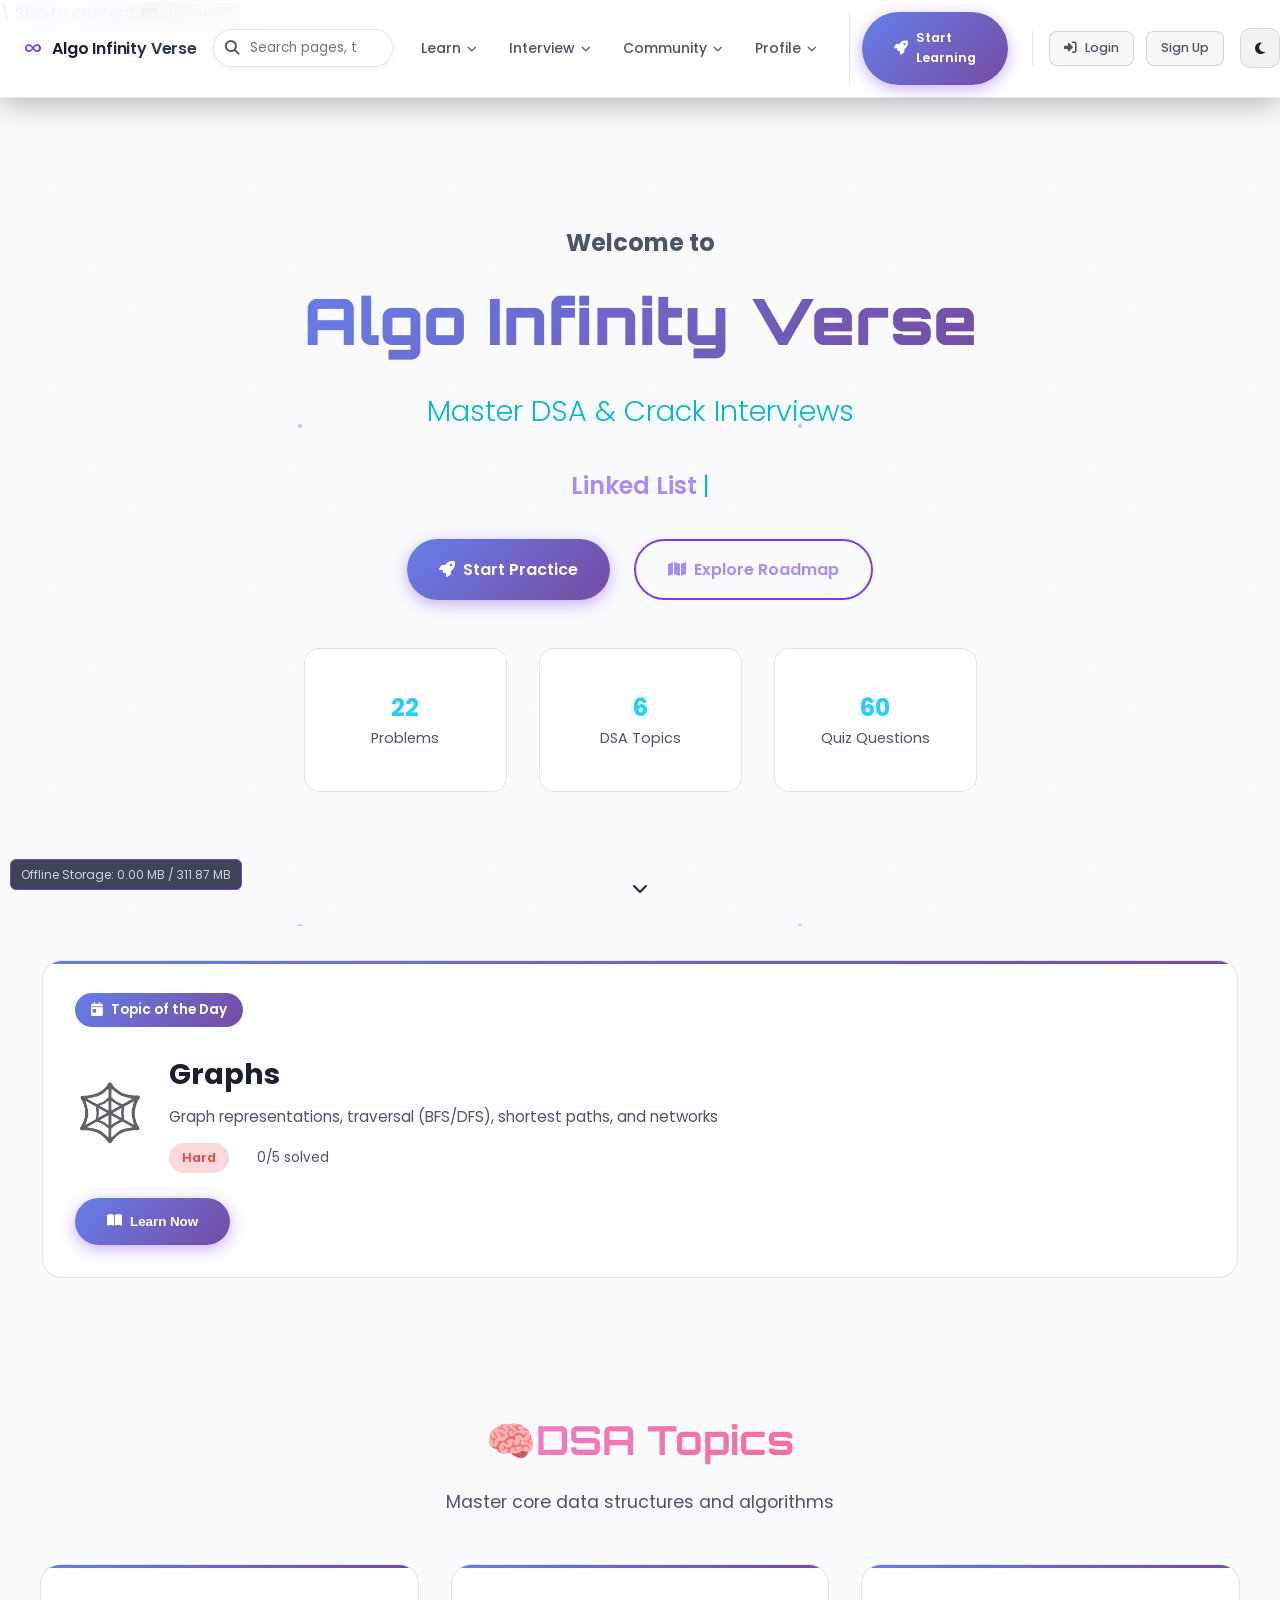
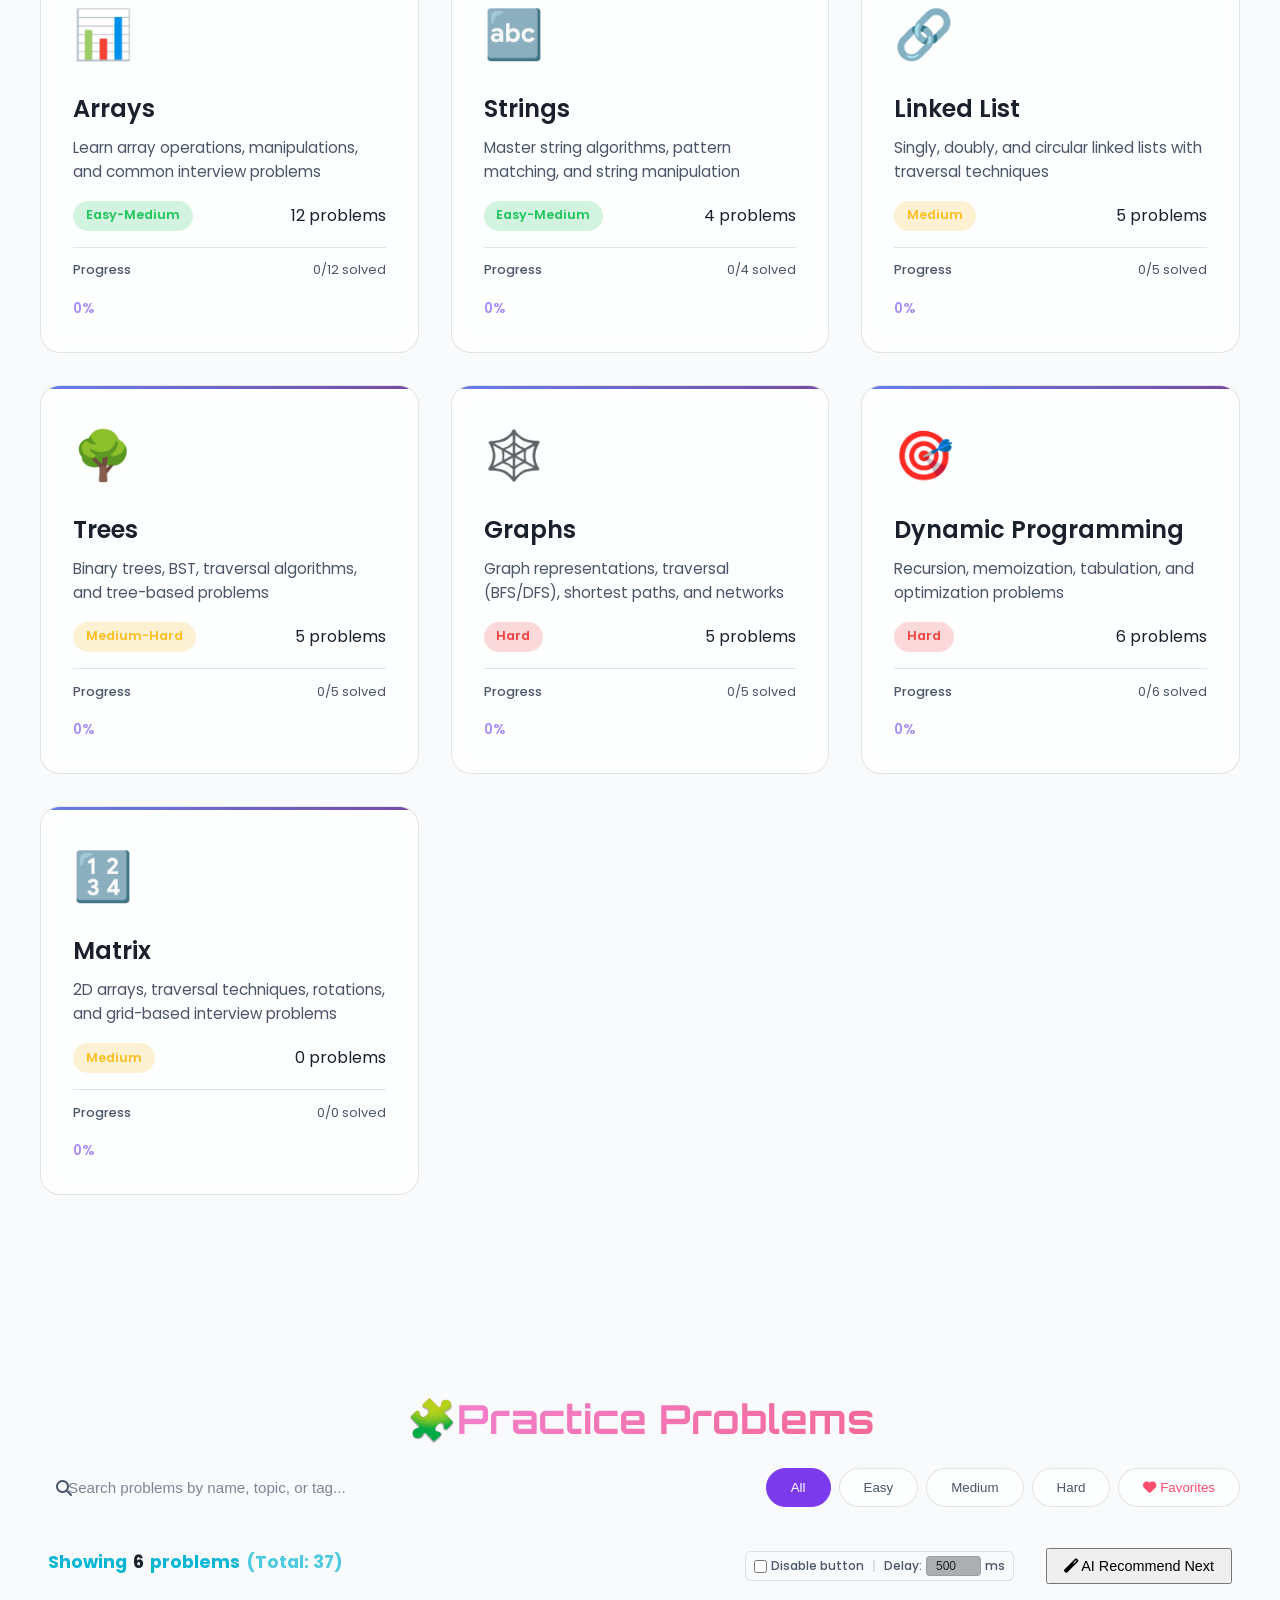
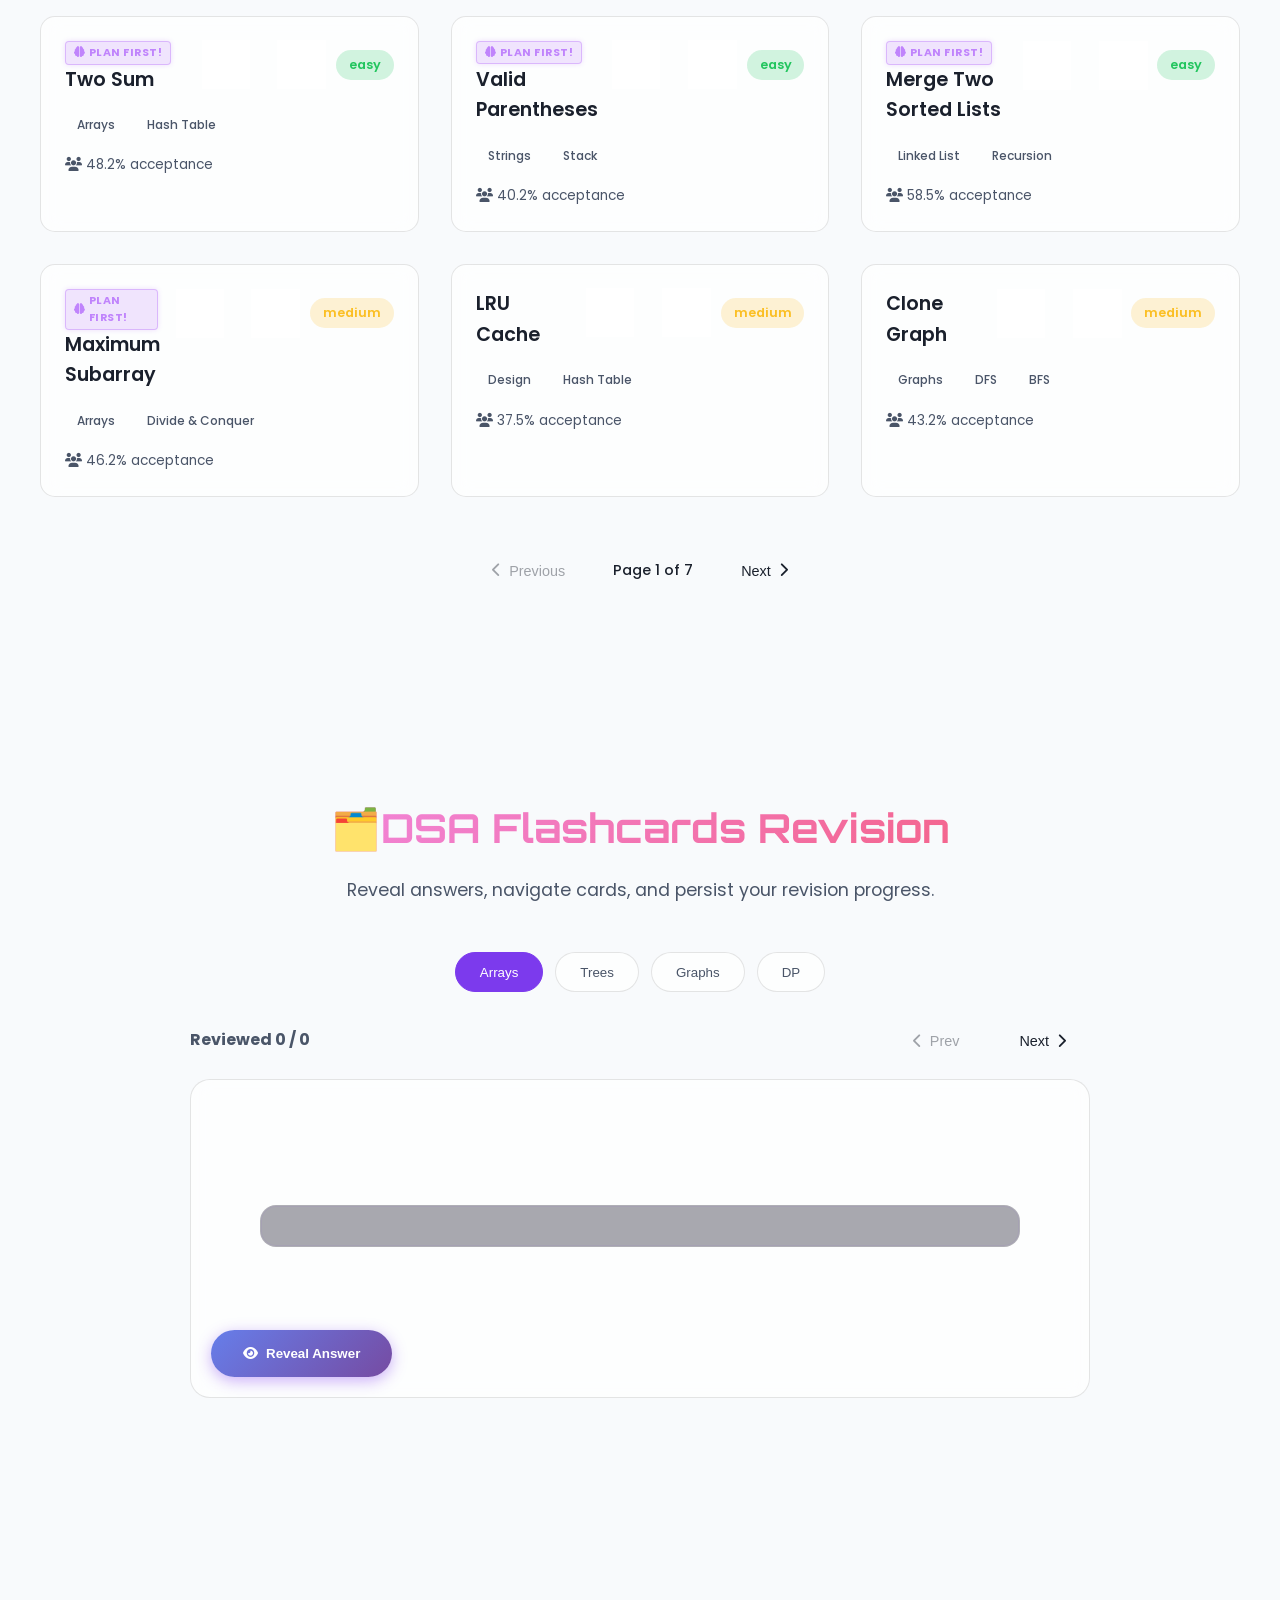
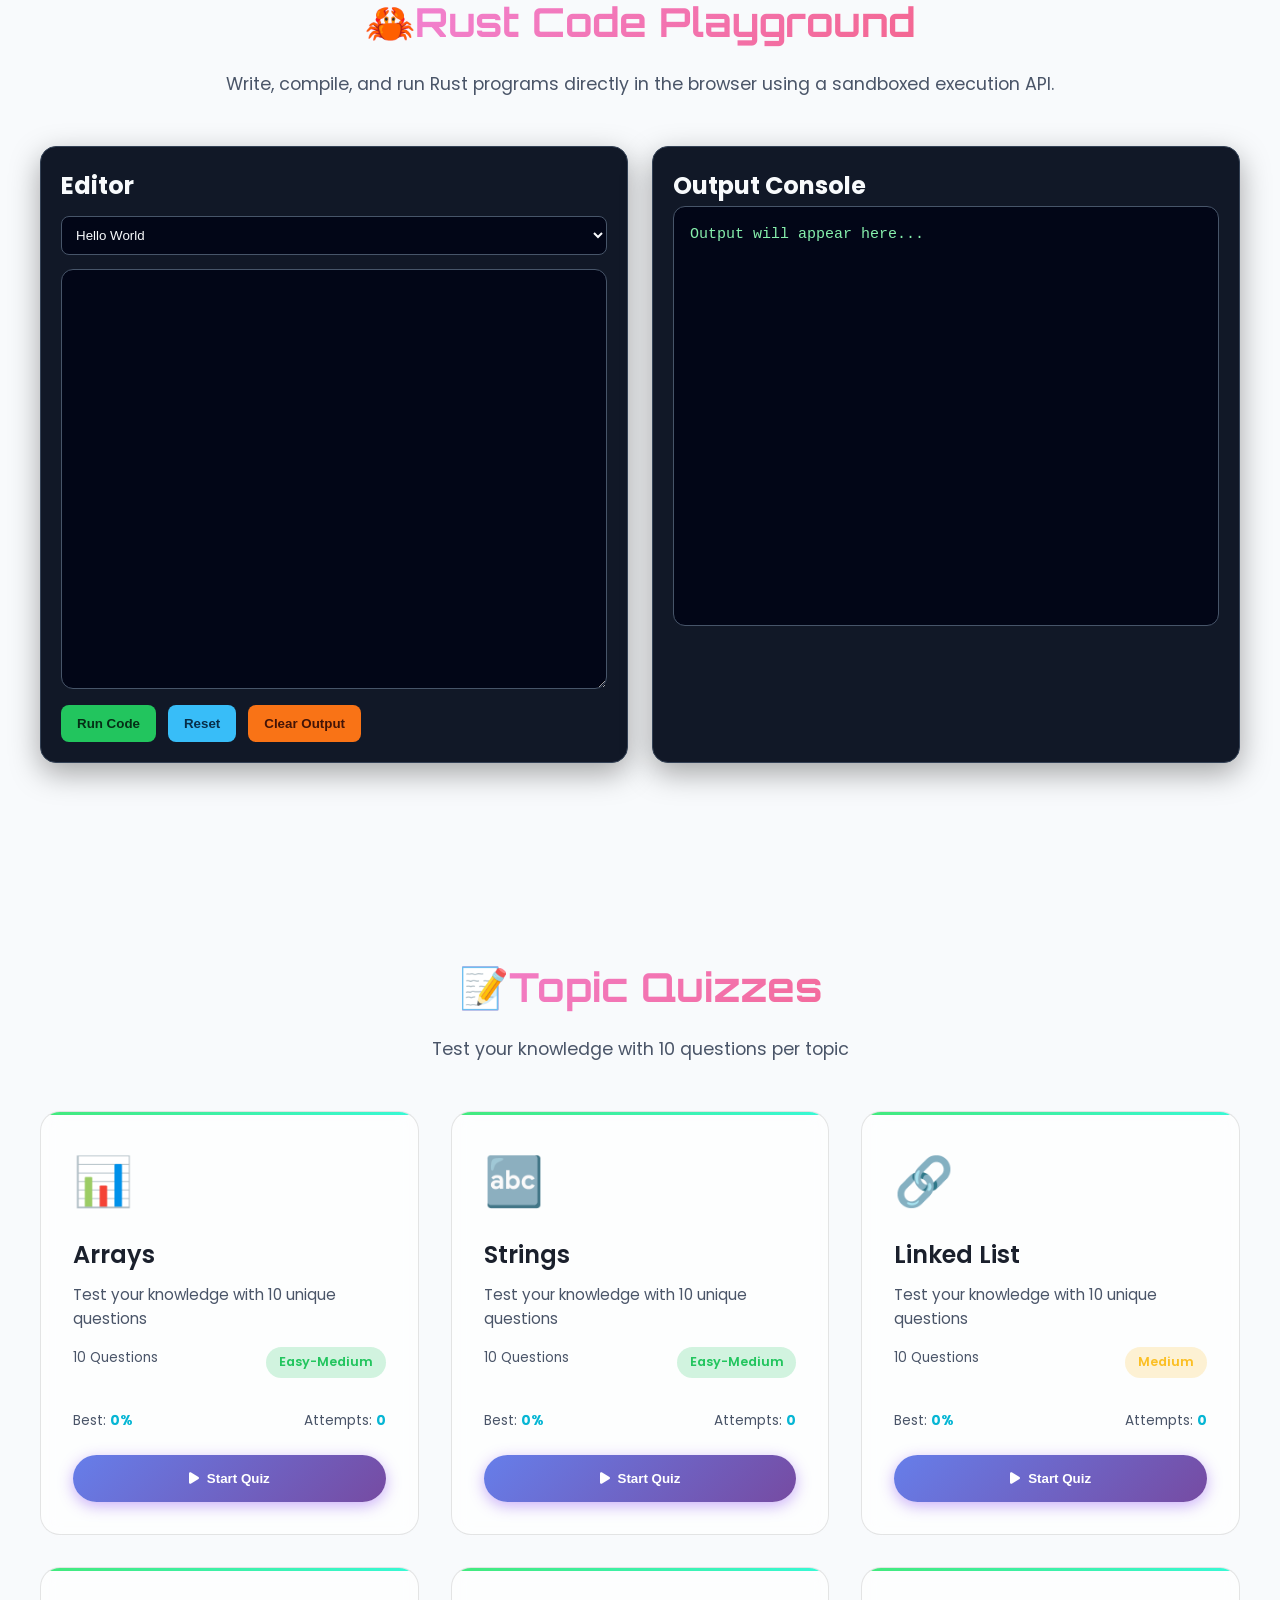
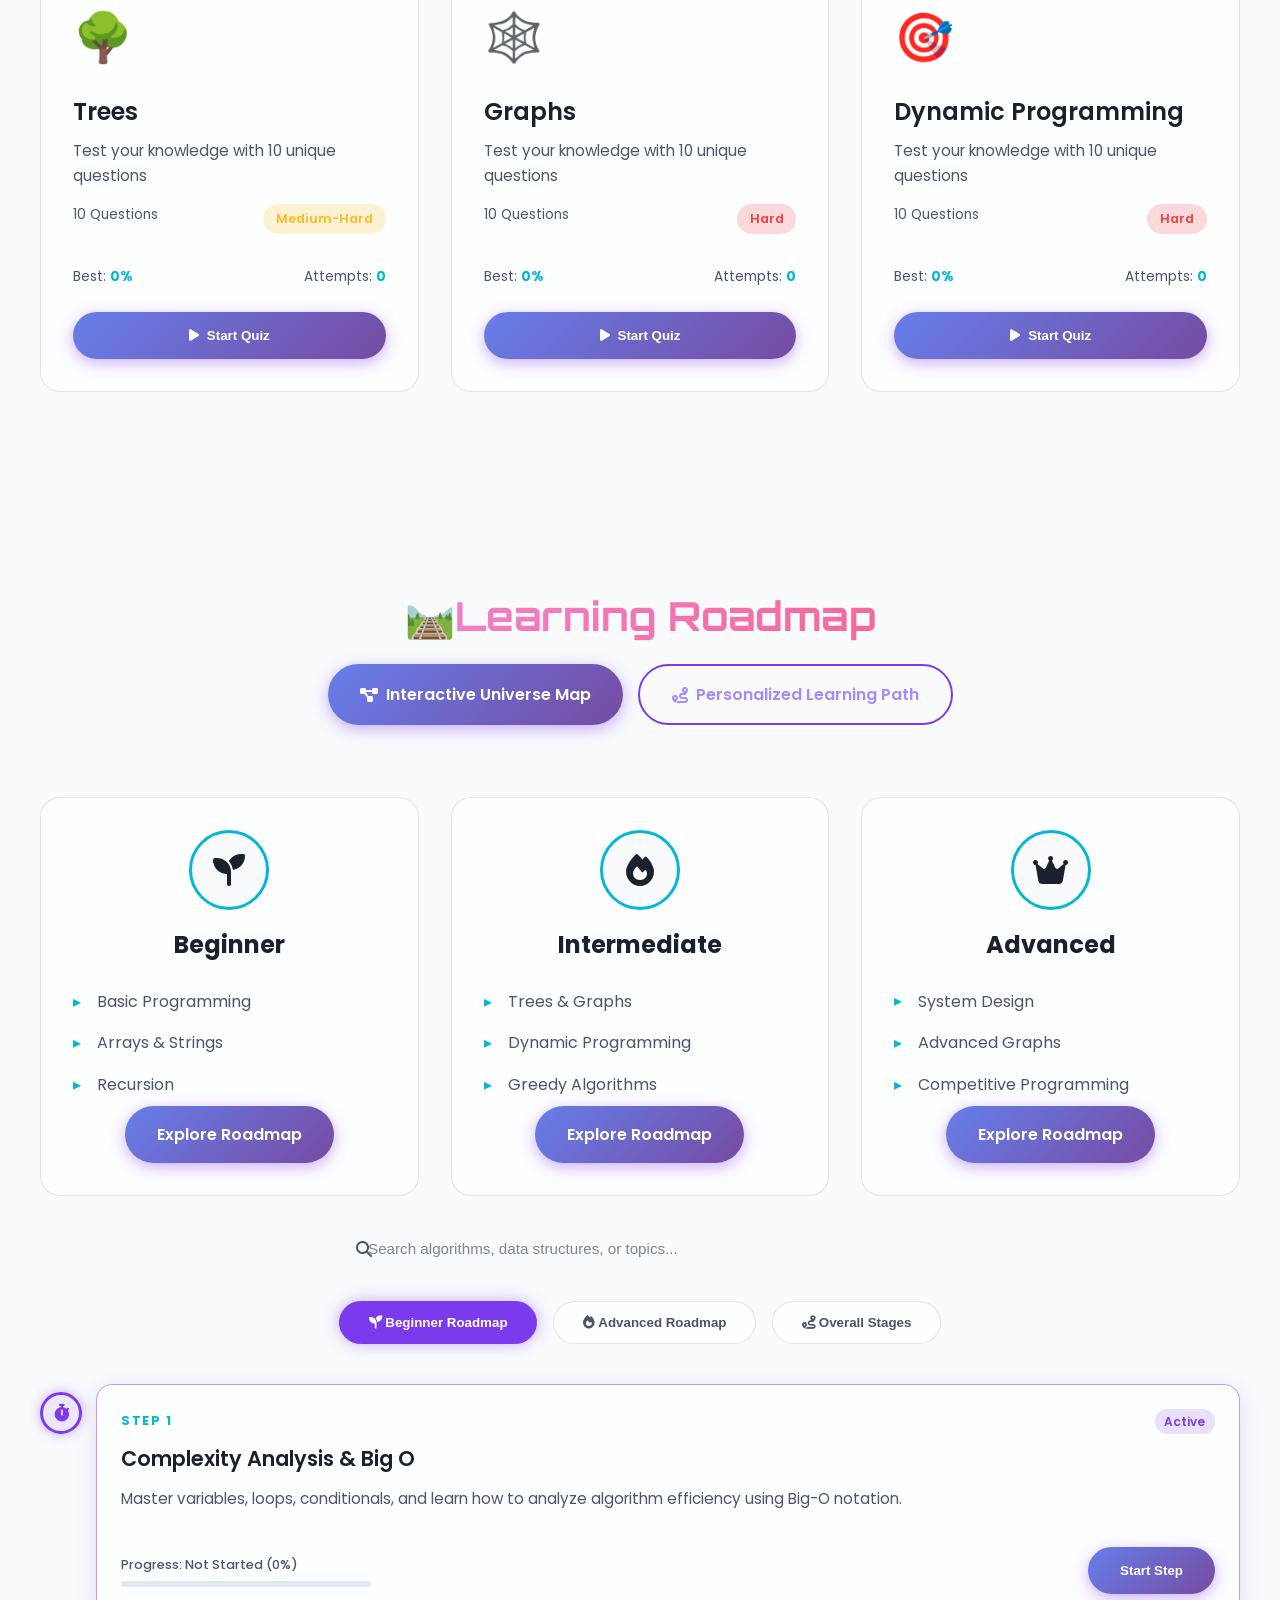
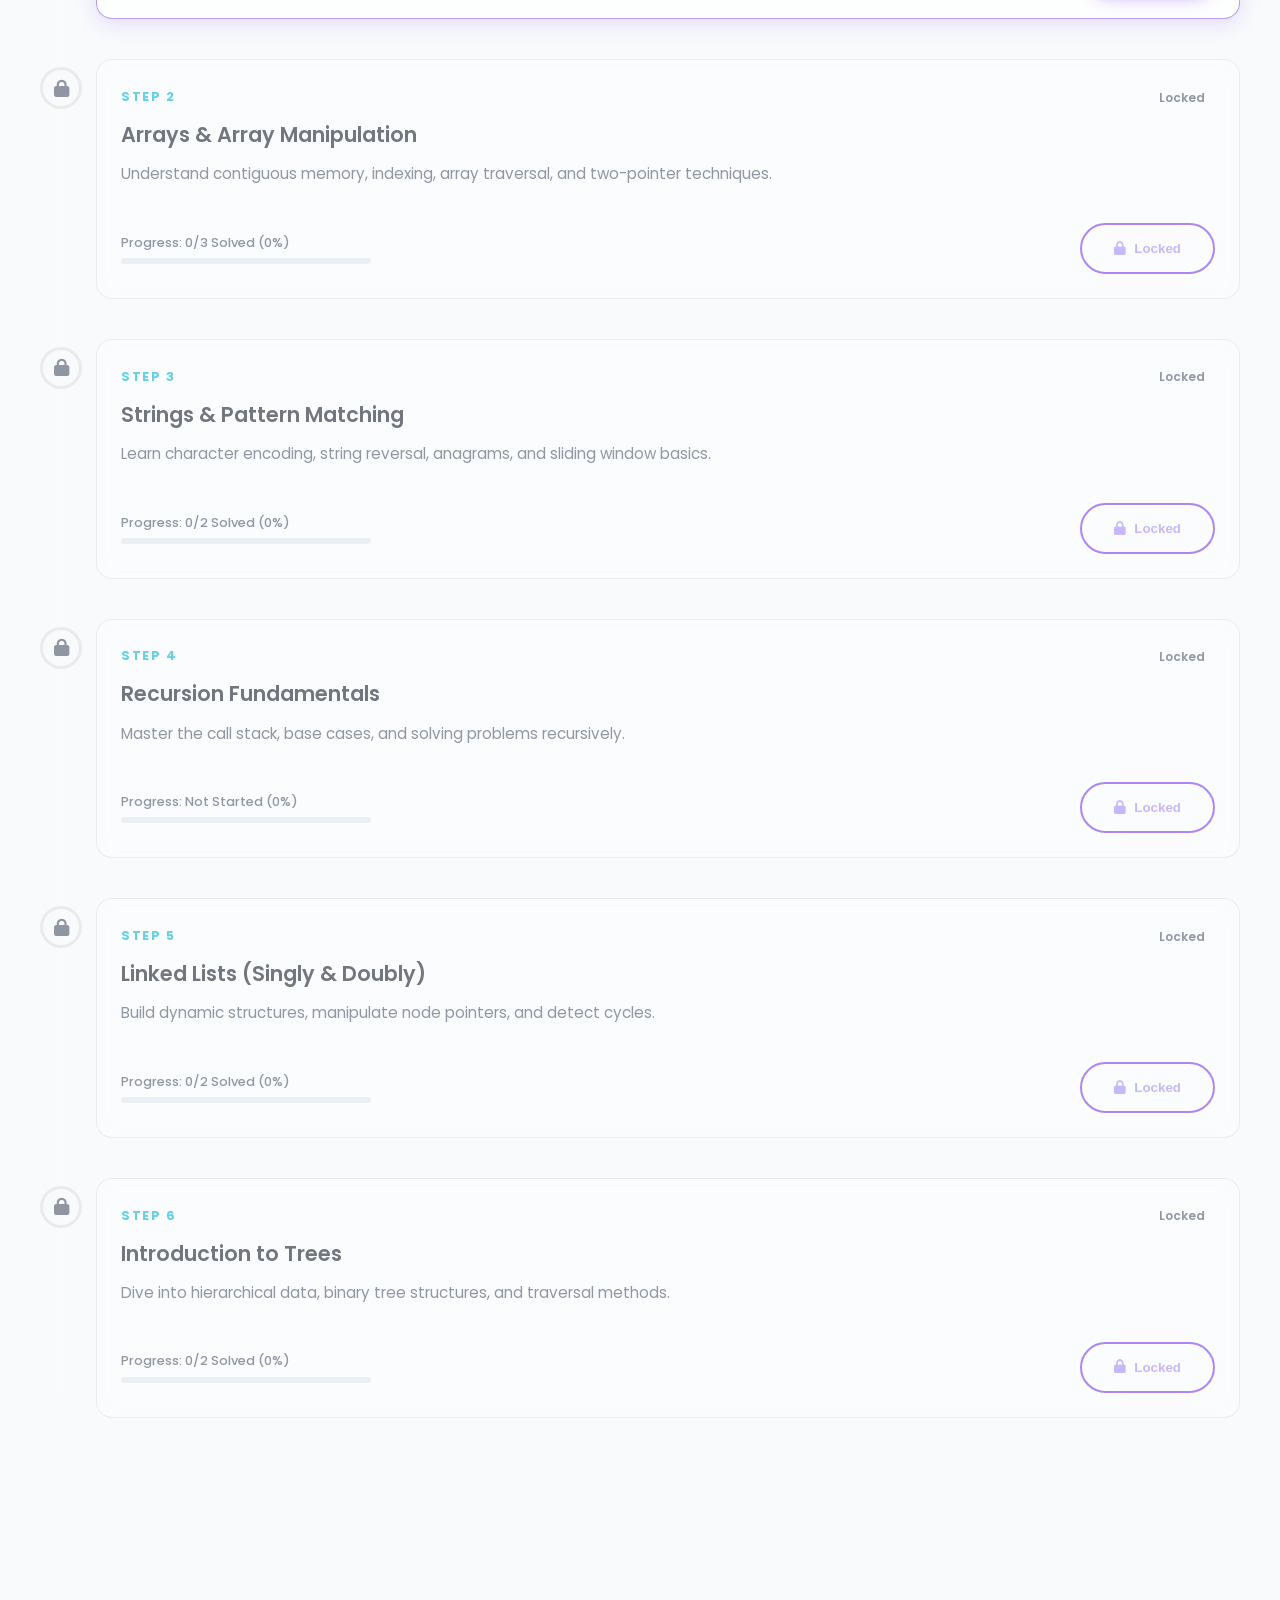
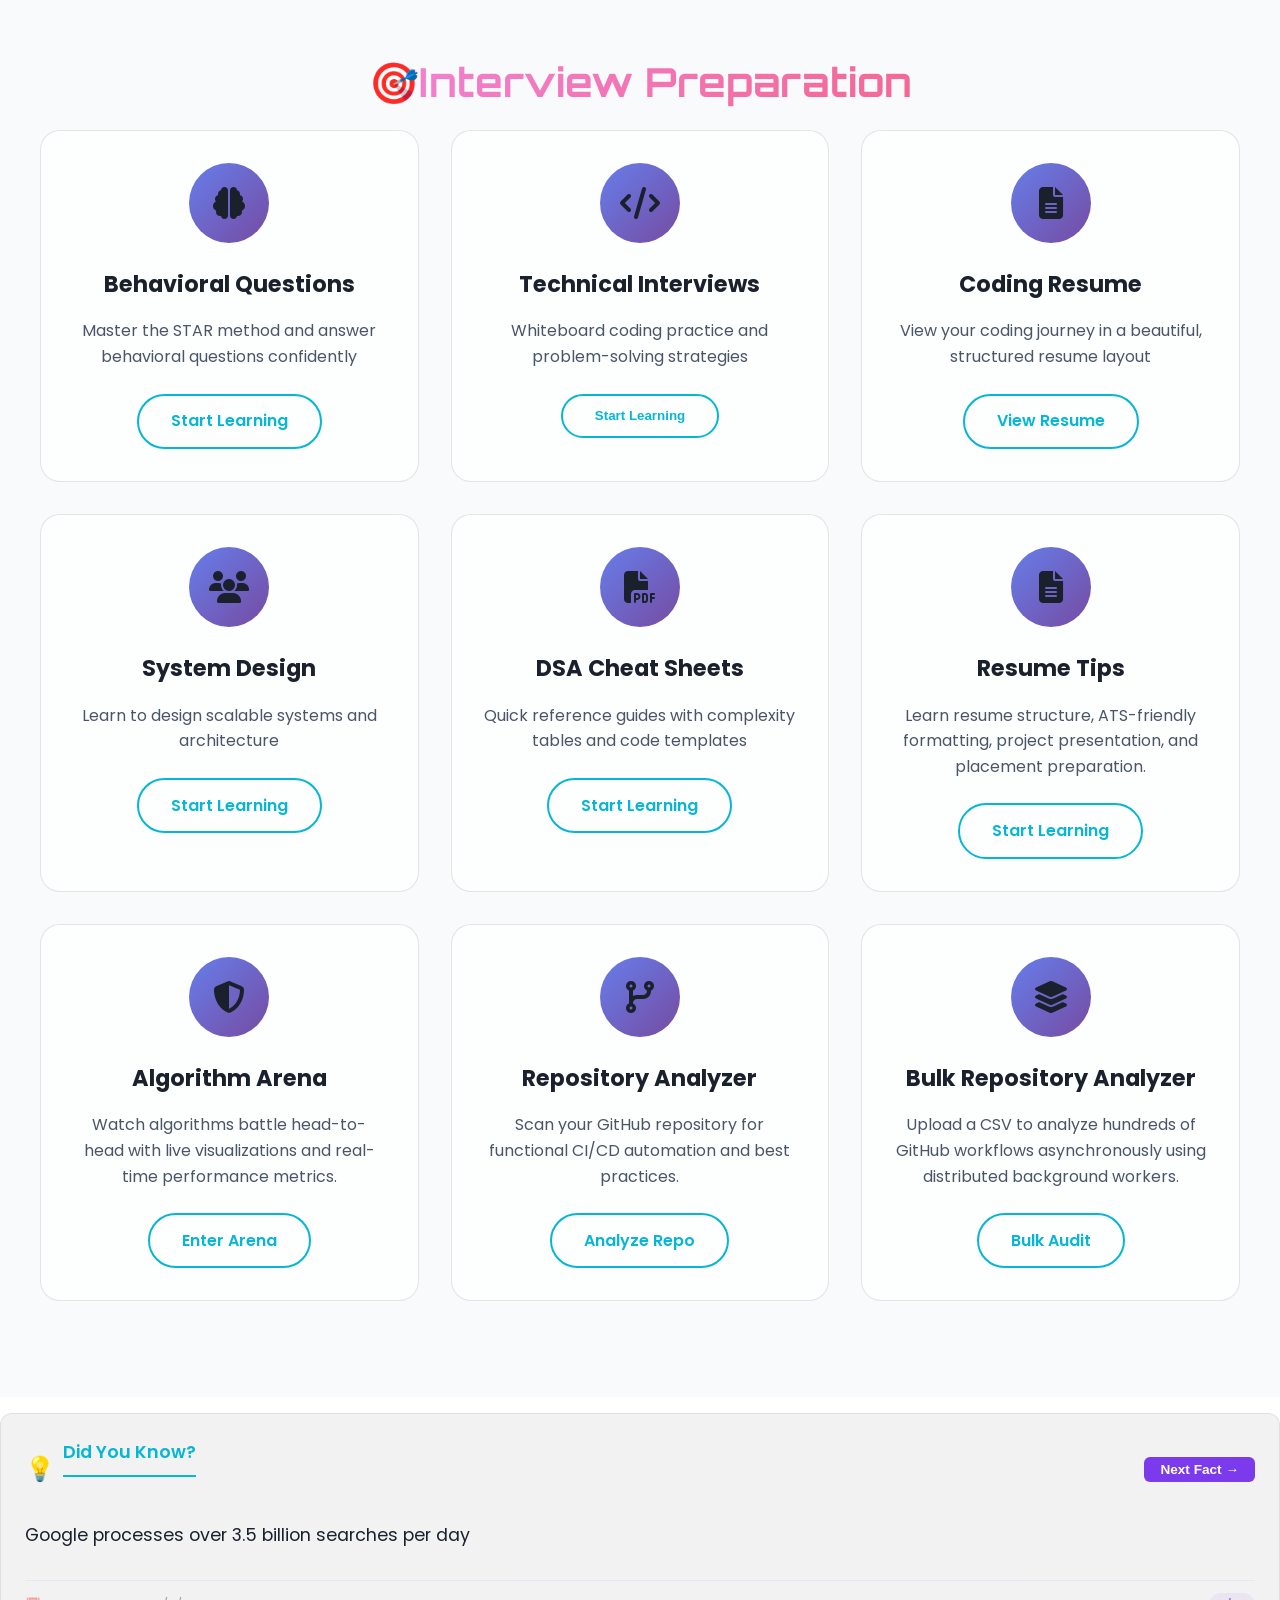
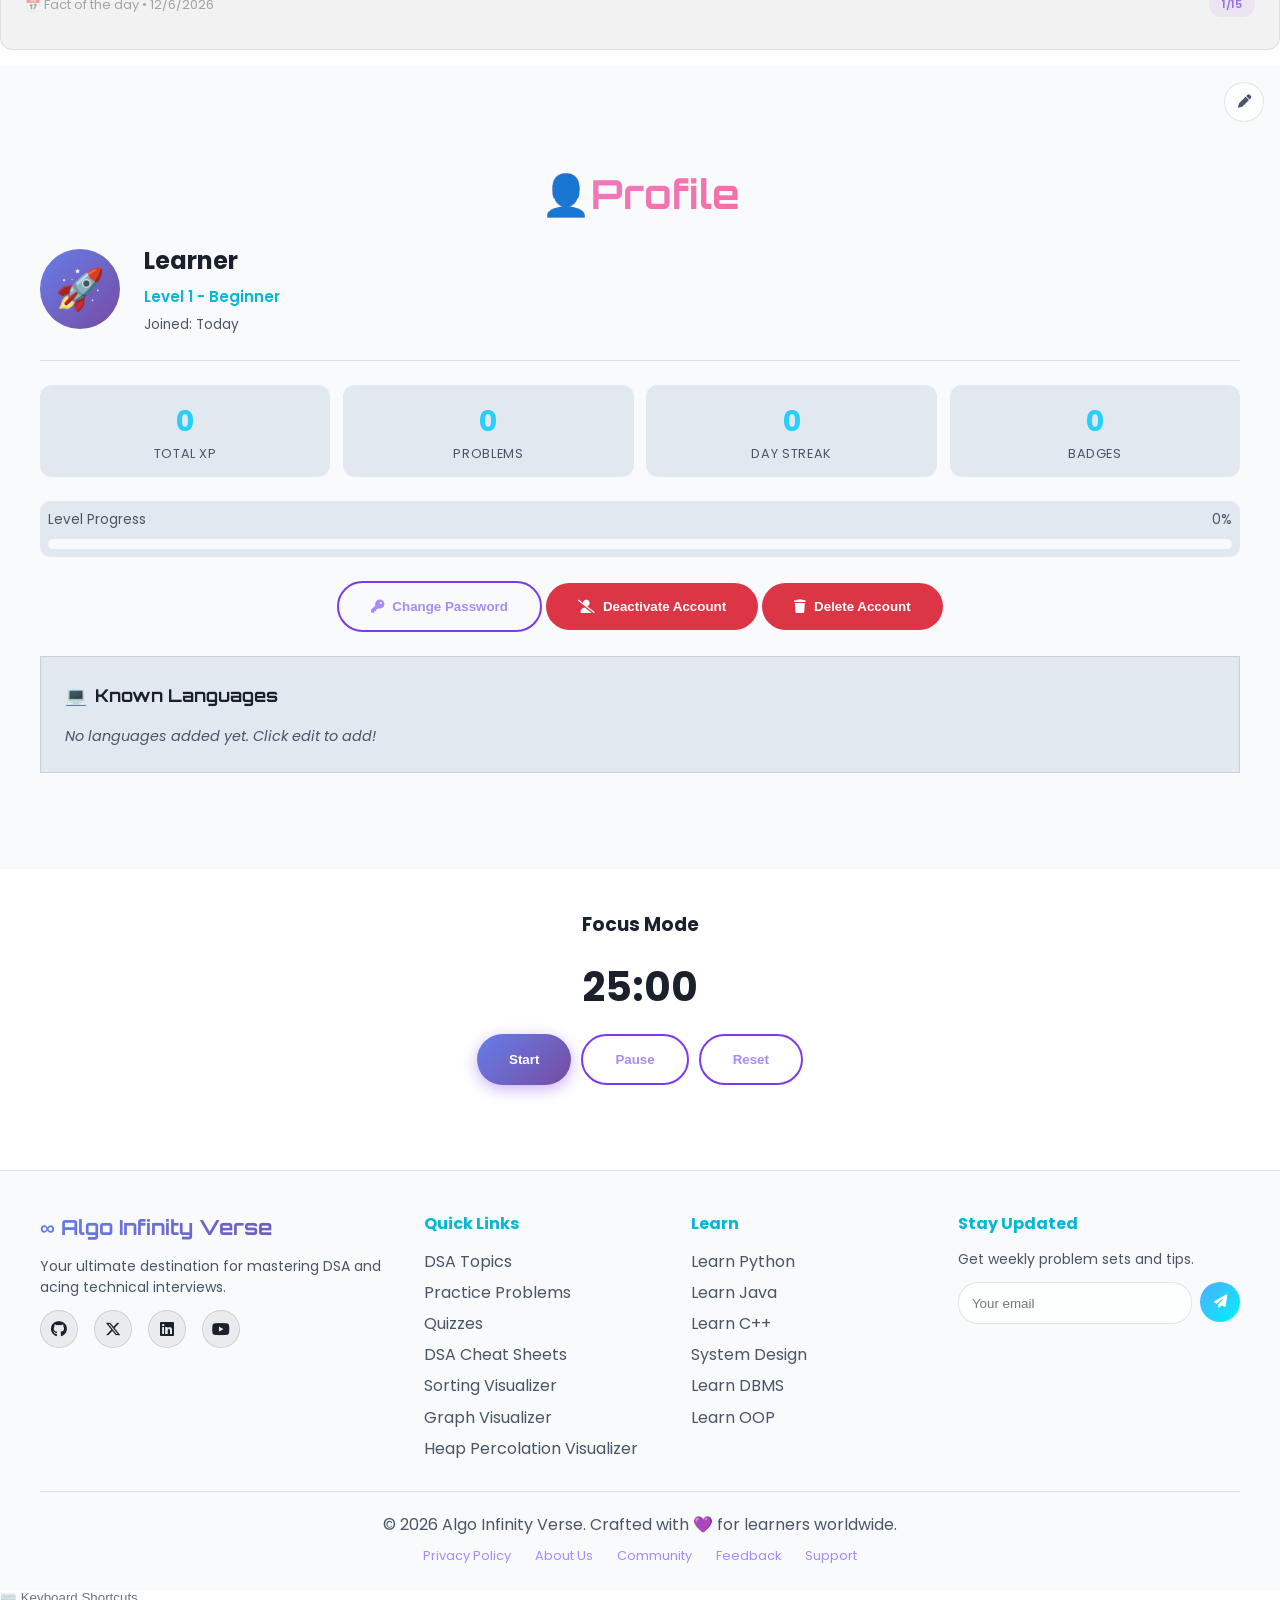
==== commit 8cee3a4c: "Merge branch 'main' into fix/issue-1383-quiz-timer-mobile" ====
--- a/index.html
+++ b/index.html
@@ -1418,6 +1418,13 @@
             id="roadmapBasicTab"
           >
             <i class="fas fa-seedling"></i> Beginner Roadmap
+          </button>
+          <button
+            class="roadmap-tab"
+            data-tab="advanced"
+            id="roadmapAdvancedTab"
+          >
+            <i class="fas fa-fire"></i> Advanced Roadmap
           </button>
           <button
             class="roadmap-tab"
--- a/styles.css
+++ b/styles.css
@@ -9896,6 +9896,285 @@
   }
 }
 
+
+/* ===== QUIZ TIMER STYLES ===== */
+
+.quiz-timer-container {
+    display: flex;
+    align-items: center;
+    justify-content: center;
+    gap: 12px;
+    padding: 12px 20px;
+    background: var(--bg-secondary);
+    border-radius: 12px;
+    border: 1px solid var(--border-color);
+    margin-bottom: 20px;
+}
+
+.quiz-timer-wrapper {
+    display: flex;
+    align-items: center;
+    gap: 12px;
+}
+
+.quiz-timer-label {
+    font-size: 0.95rem;
+    font-weight: 500;
+    color: var(--text-secondary);
+}
+
+.quiz-timer-label i {
+    margin-right: 6px;
+    color: var(--primary);
+}
+
+.quiz-timer-display {
+    font-size: 1.2rem;
+    font-weight: 700;
+    color: var(--text-primary);
+    padding: 4px 16px;
+    border-radius: 8px;
+    background: var(--bg-primary);
+    min-width: 80px;
+    text-align: center;
+    transition: all 0.3s ease;
+    font-variant-numeric: tabular-nums;
+}
+
+/* Timer States */
+.quiz-timer-display.time-warning {
+    color: #eab308;
+    background: rgba(234, 179, 8, 0.1);
+    border: 1px solid rgba(234, 179, 8, 0.2);
+}
+
+.quiz-timer-display.time-critical {
+    color: #ef4444;
+    background: rgba(239, 68, 68, 0.1);
+    border: 1px solid rgba(239, 68, 68, 0.2);
+    animation: timerPulse 0.5s ease-in-out infinite;
+}
+
+.quiz-timer-display.times-up {
+    color: #ef4444;
+    font-weight: 800;
+    background: rgba(239, 68, 68, 0.15);
+    border: 2px solid #ef4444;
+    animation: timerPulse 0.5s ease-in-out 3;
+}
+
+@keyframes timerPulse {
+    0%, 100% {
+        transform: scale(1);
+        opacity: 1;
+    }
+    50% {
+        transform: scale(1.05);
+        opacity: 0.7;
+    }
+}
+
+/* ===== MOBILE RESPONSIVE - FIX FOR ISSUE #1383 ===== */
+
+/* Tablets and smaller */
+@media (max-width: 768px) {
+    .quiz-timer-container {
+        padding: 10px 16px;
+        gap: 10px;
+    }
+    
+    .quiz-timer-label {
+        font-size: 0.85rem;
+    }
+    
+    .quiz-timer-display {
+        font-size: 1.1rem;
+        padding: 4px 14px;
+        min-width: 70px;
+    }
+}
+
+/* Mobile phones - MAIN FIX */
+@media (max-width: 480px) {
+    .quiz-timer-container {
+        padding: 12px 14px;
+        gap: 8px;
+        border-radius: 10px;
+        flex-wrap: wrap;
+        justify-content: center;
+    }
+    
+    .quiz-timer-wrapper {
+        gap: 8px;
+        flex-wrap: wrap;
+        justify-content: center;
+    }
+    
+    .quiz-timer-label {
+        font-size: 0.8rem;
+        font-weight: 500;
+    }
+    
+    .quiz-timer-label i {
+        font-size: 0.9rem;
+    }
+    
+    /* LARGER TIMER TEXT ON MOBILE - Main fix */
+    .quiz-timer-display {
+        font-size: 1.5rem;
+        font-weight: 700;
+        padding: 8px 16px;
+        background: rgba(0, 0, 0, 0.7);
+        border-radius: 8px;
+        color: #ffffff;
+        min-width: 80px;
+        border: 2px solid rgba(255, 255, 255, 0.1);
+        text-shadow: 0 2px 8px rgba(0, 0, 0, 0.3);
+        letter-spacing: 0.5px;
+    }
+    
+    /* High contrast with colored borders */
+    .quiz-timer-display.time-warning {
+        color: #facc15;
+        background: rgba(0, 0, 0, 0.75);
+        border-color: rgba(250, 204, 21, 0.5);
+        text-shadow: 0 0 20px rgba(250, 204, 21, 0.3);
+    }
+    
+    .quiz-timer-display.time-critical {
+        color: #f87171;
+        background: rgba(0, 0, 0, 0.8);
+        border-color: rgba(239, 68, 68, 0.6);
+        text-shadow: 0 0 20px rgba(239, 68, 68, 0.4);
+        animation: timerPulseMobile 0.5s ease-in-out infinite;
+    }
+    
+    .quiz-timer-display.times-up {
+        color: #ff6b6b;
+        background: rgba(0, 0, 0, 0.85);
+        border-color: #ef4444;
+        text-shadow: 0 0 30px rgba(239, 68, 68, 0.5);
+        animation: timerPulseMobile 0.5s ease-in-out 3;
+    }
+    
+    @keyframes timerPulseMobile {
+        0%, 100% {
+            transform: scale(1);
+            opacity: 1;
+        }
+        50% {
+            transform: scale(1.08);
+            opacity: 0.8;
+            box-shadow: 0 0 30px rgba(239, 68, 68, 0.3);
+        }
+    }
+}
+
+/* Small phones (iPhone SE, etc.) */
+@media (max-width: 380px) {
+    .quiz-timer-display {
+        font-size: 1.3rem;
+        padding: 6px 12px;
+        min-width: 70px;
+    }
+    
+    .quiz-timer-container {
+        padding: 10px 12px;
+    }
+    
+    .quiz-timer-label {
+        font-size: 0.7rem;
+    }
+}
+
+/* Dark Theme */
+.dark .quiz-timer-container {
+    background: #1e293b;
+    border-color: #334155;
+}
+
+.dark .quiz-timer-display {
+    background: #0f172a;
+    color: #f1f5f9;
+}
+
+.dark .quiz-timer-display.time-warning {
+    background: rgba(0, 0, 0, 0.8);
+    color: #facc15;
+    border-color: rgba(234, 179, 8, 0.4);
+}
+
+.dark .quiz-timer-display.time-critical {
+    background: rgba(0, 0, 0, 0.85);
+    color: #f87171;
+    border-color: rgba(239, 68, 68, 0.5);
+}
+
+.dark .quiz-timer-display.times-up {
+    background: rgba(0, 0, 0, 0.9);
+    color: #ff6b6b;
+    border-color: #ef4444;
+}
+
+/* Light Theme - Ensure contrast */
+.light-mode .quiz-timer-display {
+    background: rgba(255, 255, 255, 0.9);
+    color: #1e293b;
+    border-color: rgba(0, 0, 0, 0.1);
+}
+
+.light-mode .quiz-timer-display.time-warning {
+    background: rgba(255, 255, 255, 0.95);
+    color: #ca8a04;
+    border-color: rgba(234, 179, 8, 0.4);
+}
+
+.light-mode .quiz-timer-display.time-critical {
+    background: rgba(255, 255, 255, 0.95);
+    color: #dc2626;
+    border-color: rgba(239, 68, 68, 0.5);
+}
+
+.light-mode .quiz-timer-display.times-up {
+    background: rgba(255, 255, 255, 0.95);
+    color: #dc2626;
+    border-color: #ef4444;
+}
+
+/* Accessibility - Reduced Motion */
+@media (prefers-reduced-motion: reduce) {
+    .quiz-timer-display.time-critical {
+        animation: none;
+    }
+    
+    .quiz-timer-display.times-up {
+        animation: none;
+    }
+    
+    @keyframes timerPulseMobile {
+        0%, 100% {
+            transform: scale(1);
+            opacity: 1;
+        }
+        50% {
+            transform: scale(1);
+            opacity: 1;
+        }
+    }
+}
+
+/* Print styles */
+@media print {
+    .quiz-timer-container {
+        border: 1px solid #ccc;
+        background: white;
+    }
+    
+    .quiz-timer-display {
+        background: #f5f5f5;
+        color: #333;
+    }
+
 /* ===== CLICKABLE TAGS ===== */
 
 .tag {
@@ -9915,6 +10194,7 @@
 }
 
 .tag:hover {
+
 
 /* ===== KEYBOARD SHORTCUTS ===== */
 
@@ -10422,8 +10702,11 @@
 body.modal-open {
     overflow: hidden;
 
-
-}
-
-}
-
+  }
+
+
+}
+
+}
+
+
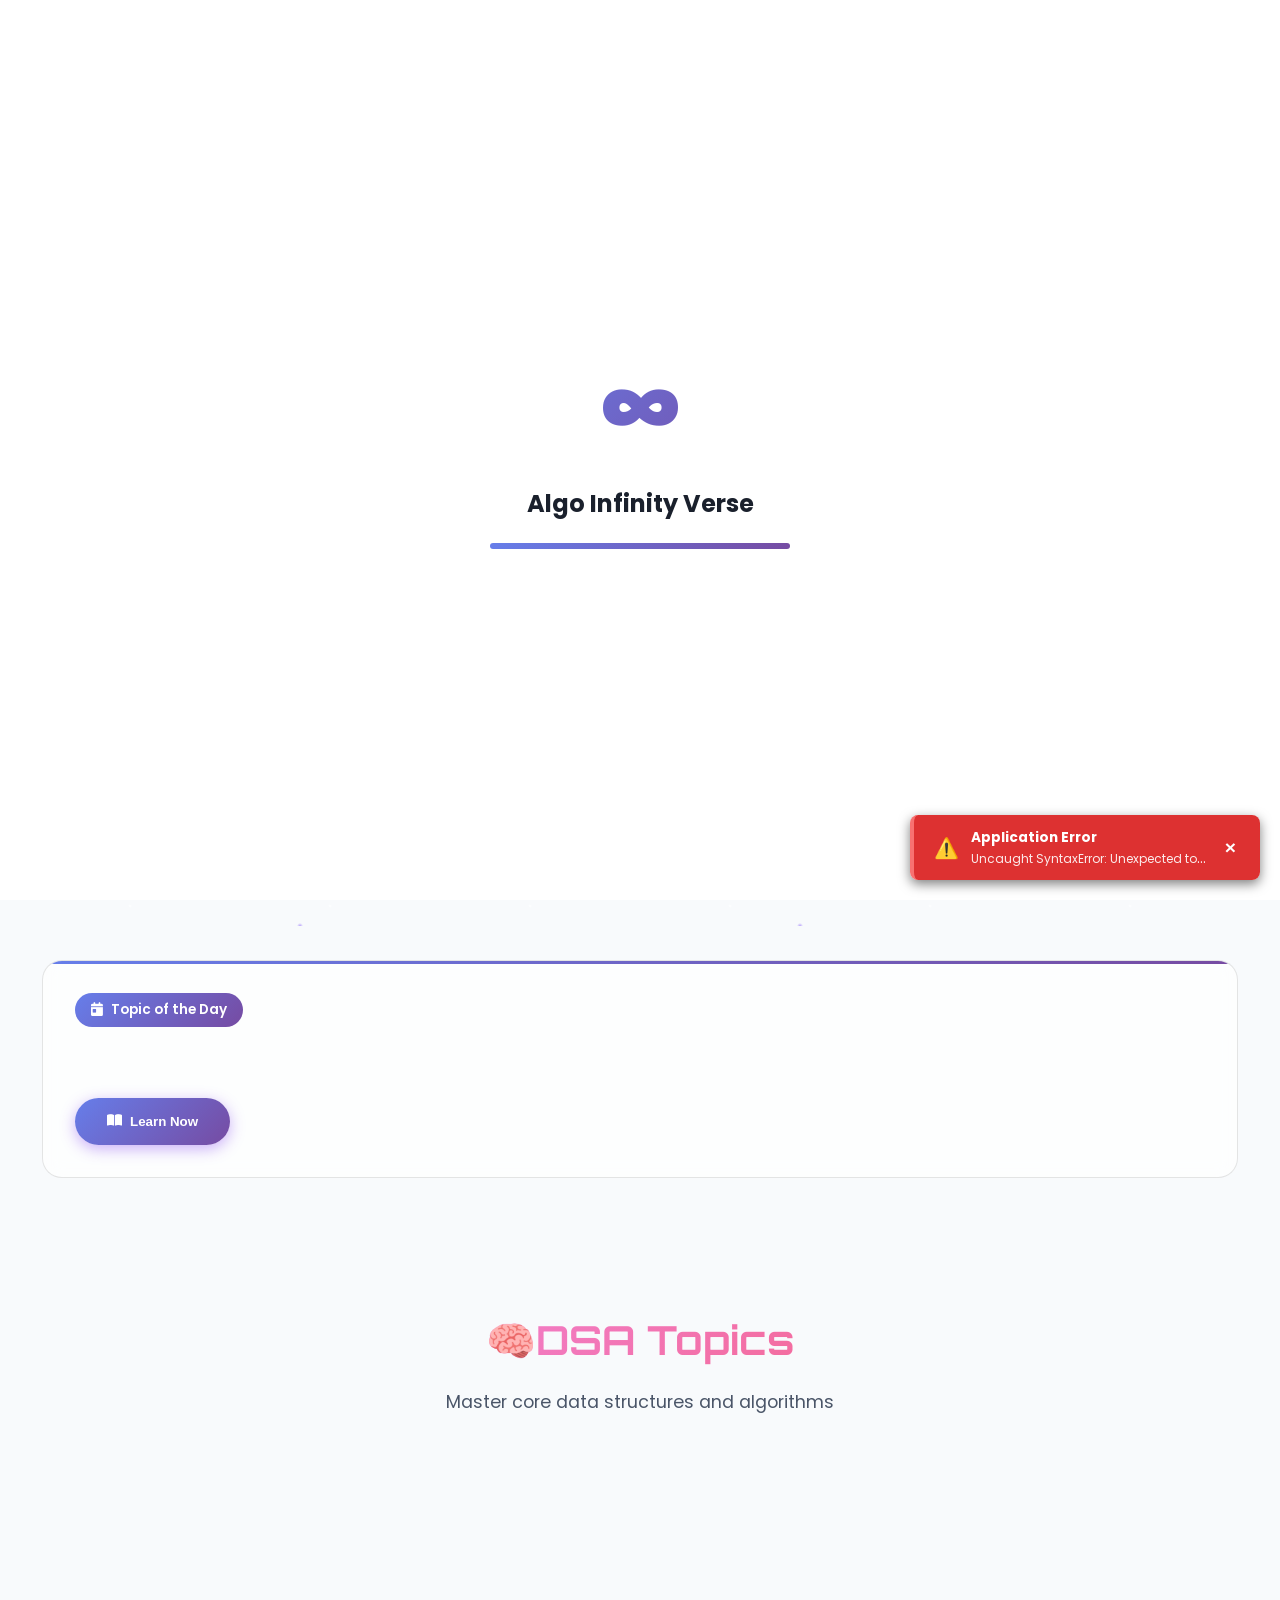
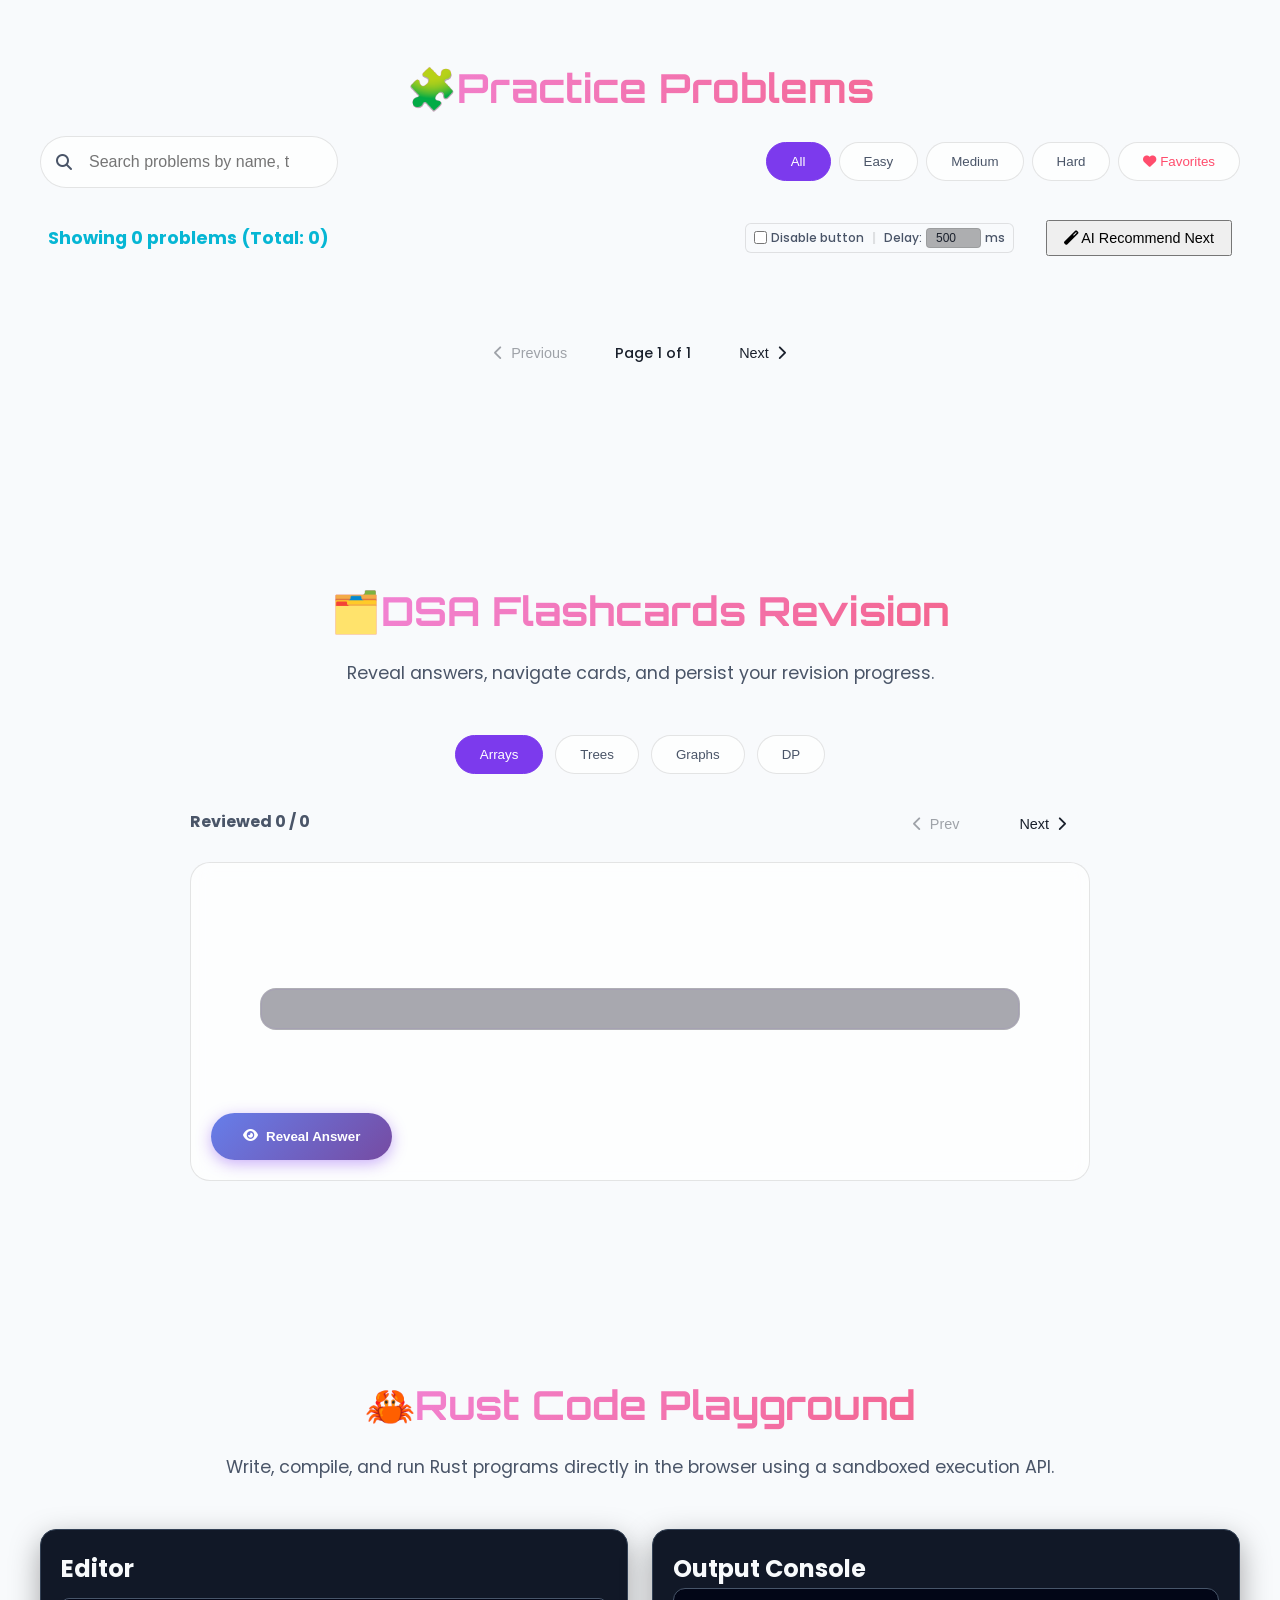
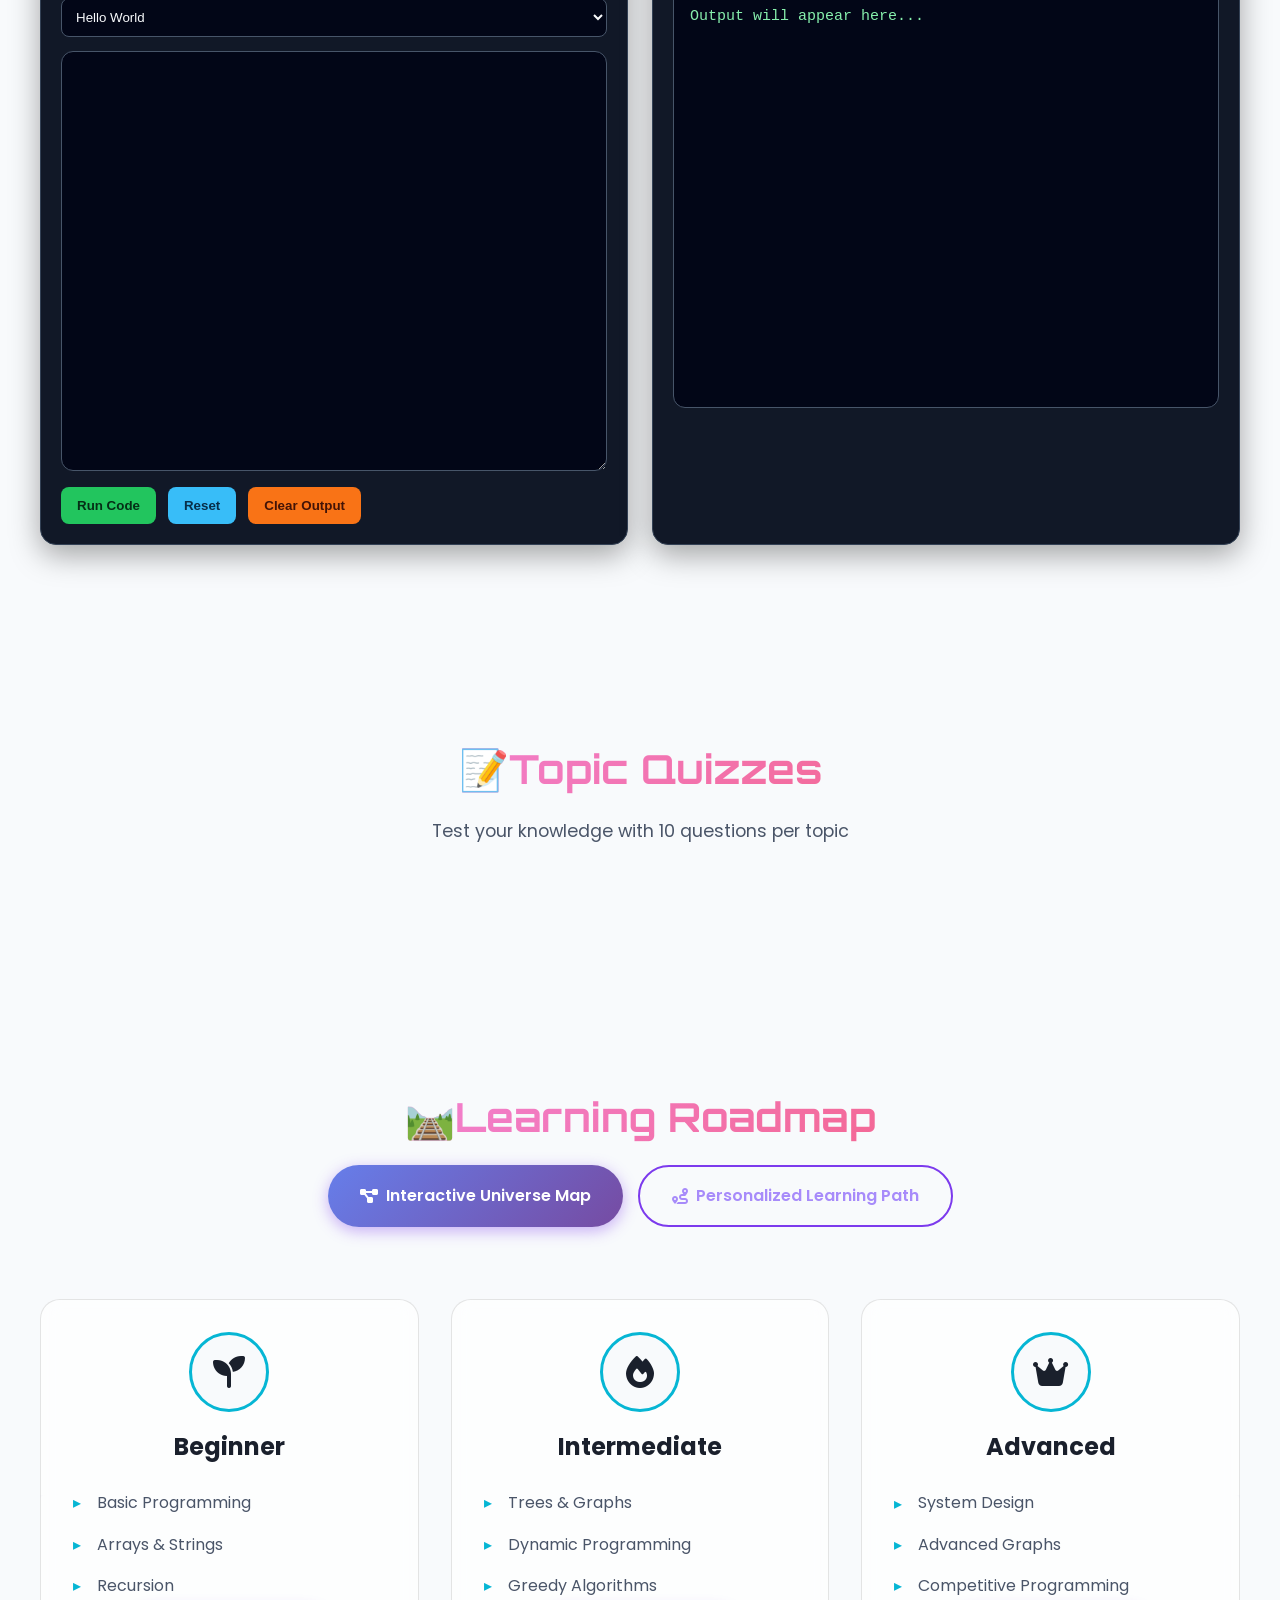
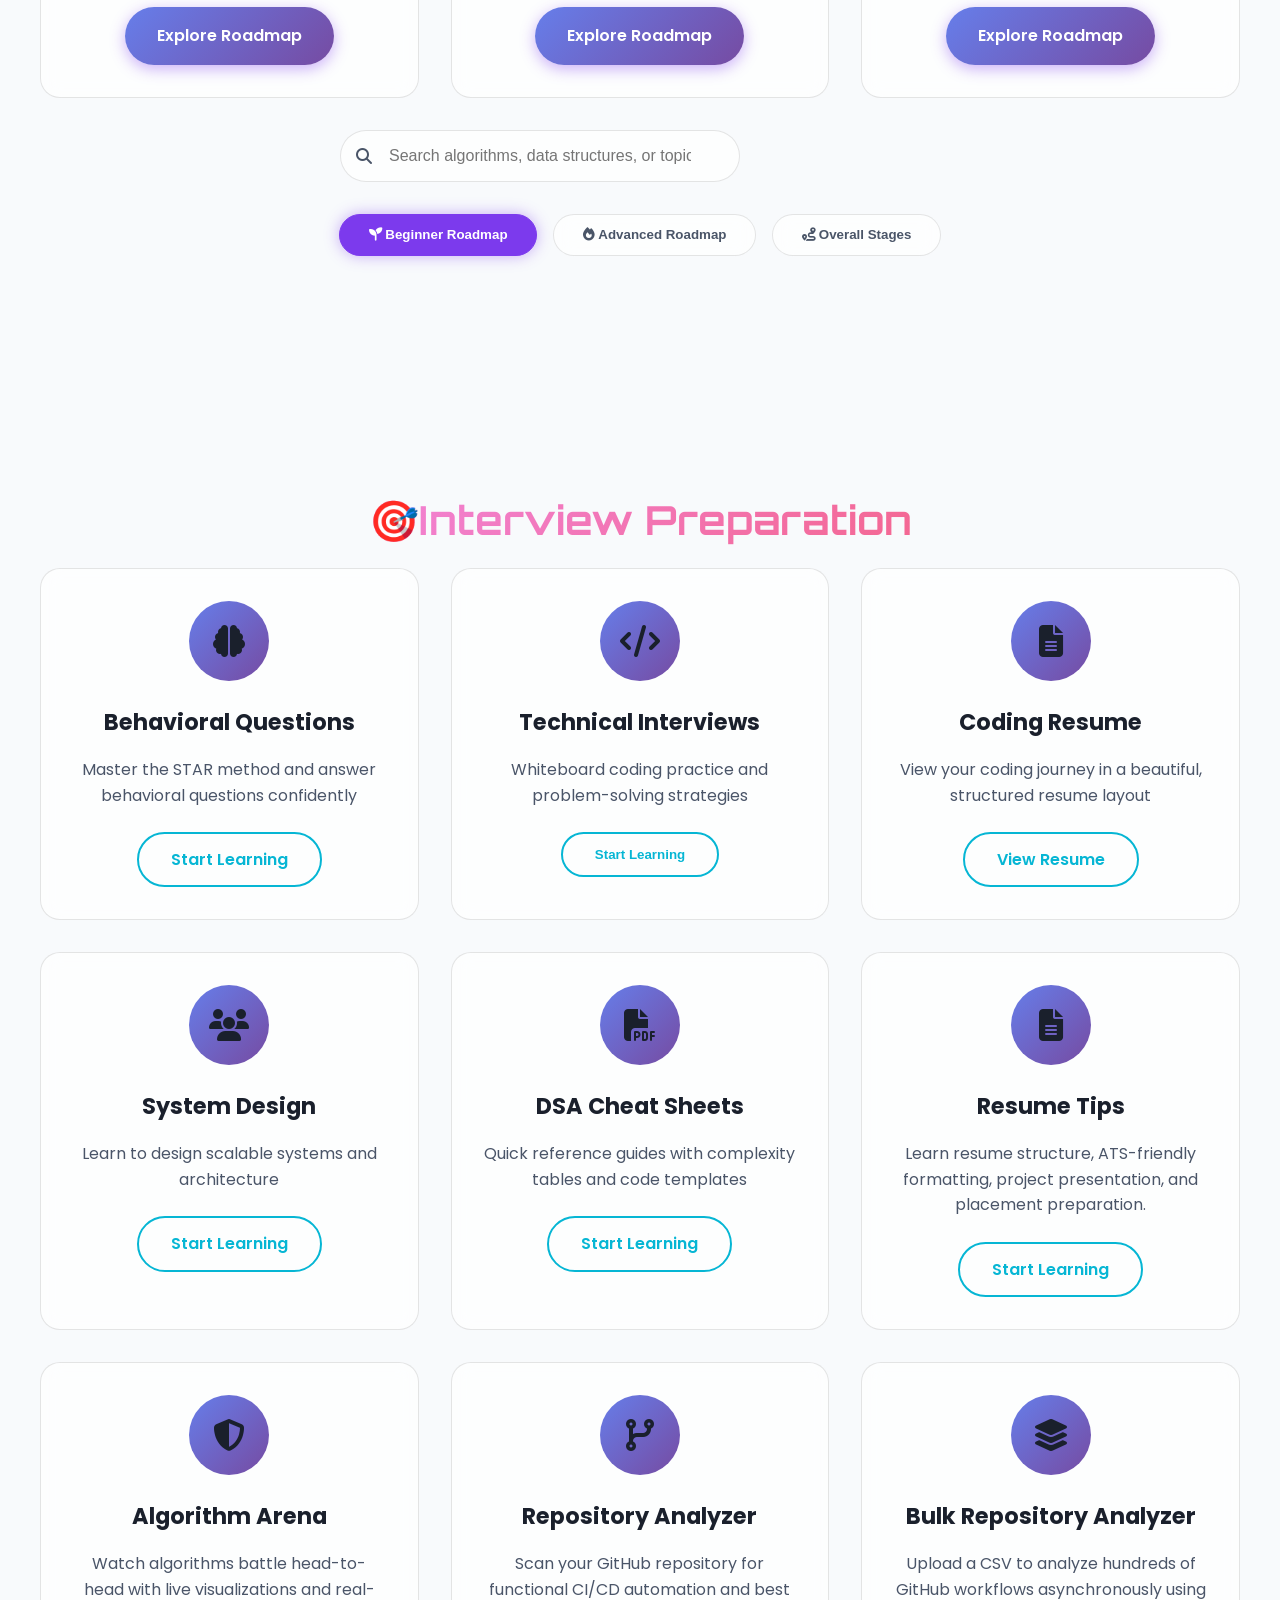
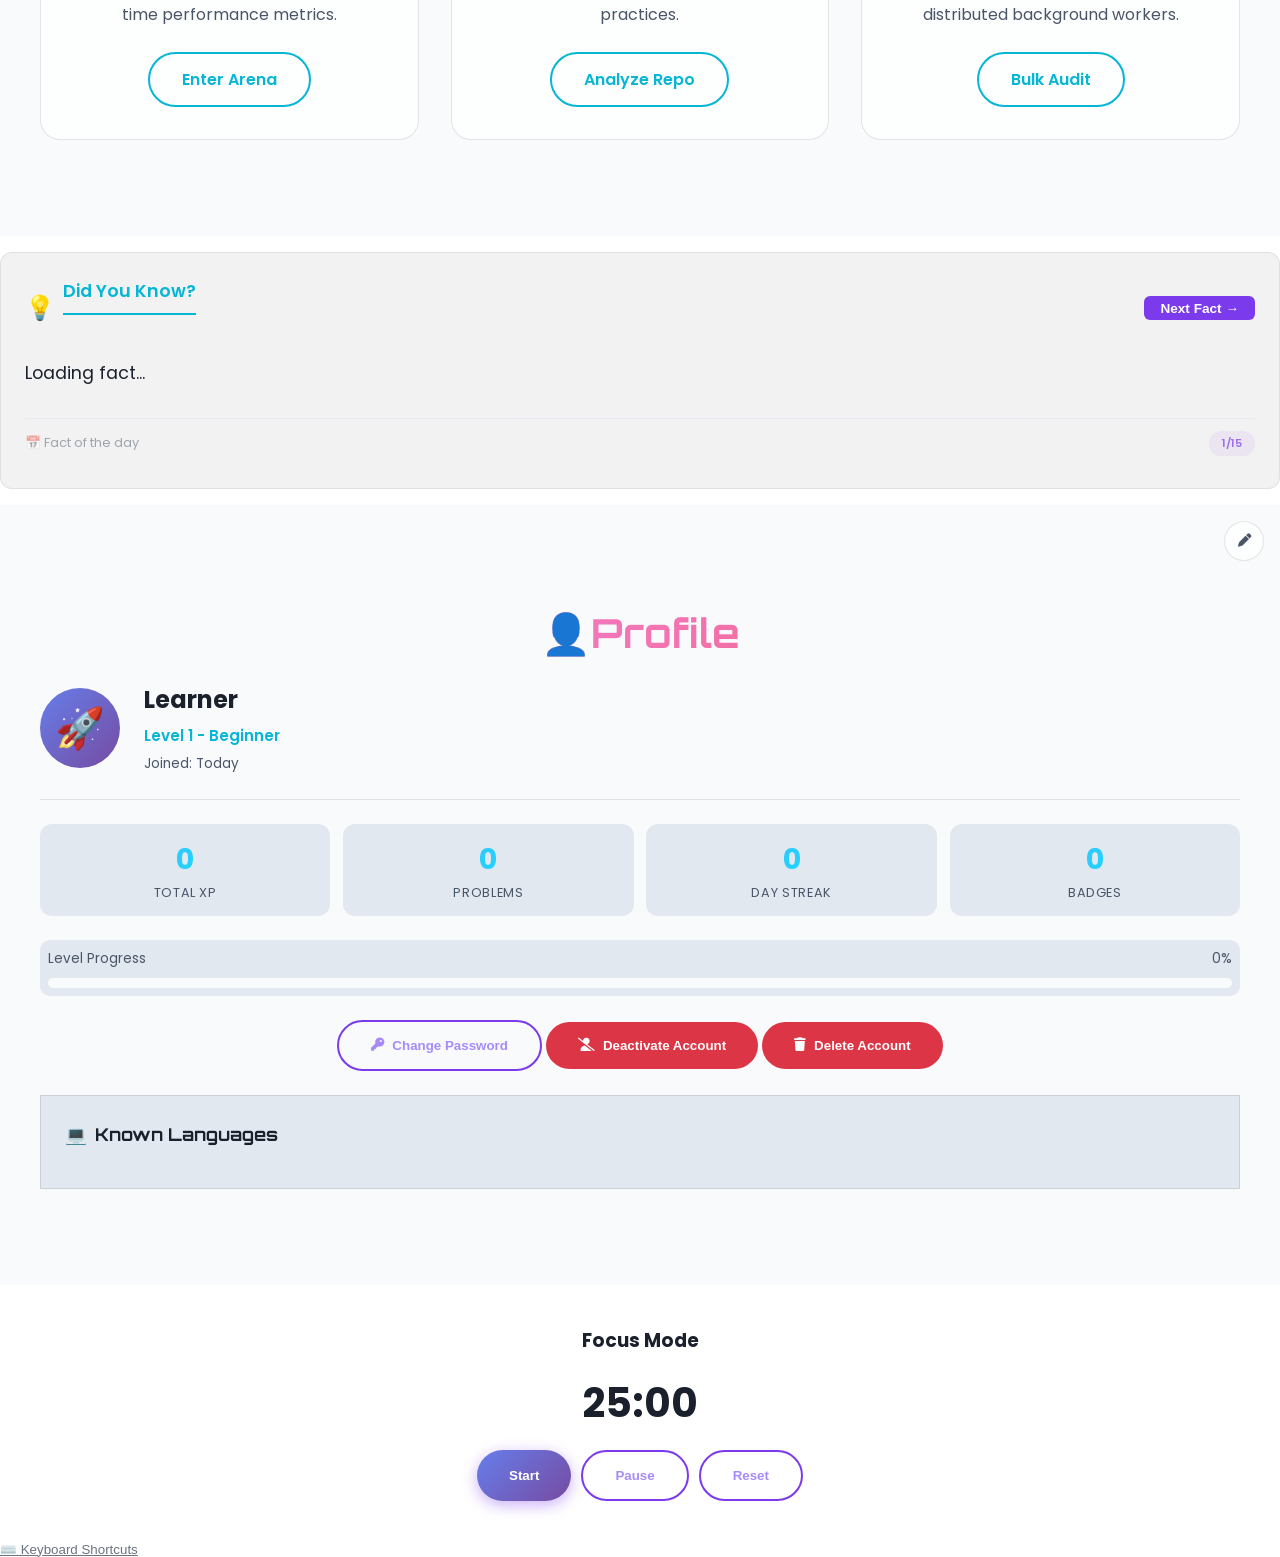
==== commit 30d3e8fe: "Merge branch 'main' into fix/issue-1326-activity-feed" ====
--- a/index.html
+++ b/index.html
@@ -69,6 +69,16 @@
     </script>
 
     <style>
+
+      /* Activity Feed Styles */
+      .card-header-with-actions {
+        display: flex;
+        justify-content: space-between;
+        align-items: center;
+        margin-bottom: 16px;
+      }
+
+      .btn-clear-activity {
       /* Search Autocomplete Styles */
       .search-wrapper {
         position: relative;
@@ -120,12 +130,19 @@
       }
 
       .clear-search-btn {
+
         background: none;
         border: none;
         color: var(--text-secondary);
         cursor: pointer;
         padding: 4px 8px;
         border-radius: 6px;
+
+        transition: all 0.2s ease;
+        font-size: 0.9rem;
+      }
+
+      .btn-clear-activity:hover {
         font-size: 1rem;
         transition: all 0.2s ease;
         opacity: 0;
@@ -141,6 +158,22 @@
         color: #ef4444;
         background: rgba(239, 68, 68, 0.1);
       }
+
+
+      .activity-feed {
+        display: flex;
+        flex-direction: column;
+        gap: 8px;
+        max-height: 400px;
+        overflow-y: auto;
+        padding-right: 4px;
+      }
+
+      .activity-feed::-webkit-scrollbar {
+        width: 4px;
+      }
+
+      .activity-feed::-webkit-scrollbar-track {
 
       .search-suggestions {
         position: absolute;
@@ -163,14 +196,69 @@
       }
 
       .search-suggestions::-webkit-scrollbar-track {
+
         background: var(--bg-primary);
         border-radius: 2px;
       }
 
+
+      .activity-feed::-webkit-scrollbar-thumb {
       .search-suggestions::-webkit-scrollbar-thumb {
+
         background: var(--border-color);
         border-radius: 2px;
       }
+
+
+      .activity-item {
+        display: flex;
+        align-items: flex-start;
+        gap: 12px;
+        padding: 10px 12px;
+        border-radius: 10px;
+        background: var(--bg-primary);
+        border: 1px solid var(--border-color);
+        transition: all 0.2s ease;
+        animation: activitySlideIn 0.3s ease;
+      }
+
+      .activity-item:hover {
+        border-color: var(--primary);
+        transform: translateX(4px);
+      }
+
+      .activity-icon {
+        width: 36px;
+        height: 36px;
+        border-radius: 50%;
+        display: flex;
+        align-items: center;
+        justify-content: center;
+        flex-shrink: 0;
+        font-size: 16px;
+      }
+
+      .activity-icon.solved {
+        background: rgba(34, 197, 94, 0.15);
+        color: #22c55e;
+      }
+
+      .activity-icon.quiz {
+        background: rgba(59, 130, 246, 0.15);
+        color: #3b82f6;
+      }
+
+      .activity-icon.badge {
+        background: rgba(251, 191, 36, 0.15);
+        color: #fbbf24;
+      }
+
+      .activity-icon.streak {
+        background: rgba(239, 68, 68, 0.15);
+        color: #ef4444;
+      }
+
+      .activity-icon.level {
 
       .search-suggestions.visible {
         display: block;
@@ -248,10 +336,13 @@
       }
 
       .suggestion-type.tag {
+
         background: rgba(168, 85, 247, 0.15);
         color: #a855f7;
       }
 
+
+      .activity-icon.xp {
       .suggestion-type.topic {
         background: rgba(34, 197, 94, 0.15);
         color: #22c55e;
@@ -262,6 +353,111 @@
         color: #f59e0b;
       }
 
+
+      .activity-icon.practice {
+        background: rgba(6, 182, 212, 0.15);
+        color: #06b6d4;
+      }
+
+      .activity-content {
+        flex: 1;
+        min-width: 0;
+      }
+
+      .activity-content .activity-message {
+        font-size: 0.9rem;
+        color: var(--text-primary);
+        margin: 0 0 2px 0;
+        line-height: 1.4;
+      }
+
+      .activity-content .activity-detail {
+        font-size: 0.8rem;
+        color: var(--text-secondary);
+        margin: 0;
+      }
+
+      .activity-time {
+        font-size: 0.7rem;
+        color: var(--text-secondary);
+        white-space: nowrap;
+        flex-shrink: 0;
+        margin-top: 2px;
+      }
+
+      .activity-empty {
+        text-align: center;
+        padding: 30px 20px;
+        color: var(--text-secondary);
+      }
+
+      .activity-empty i {
+        font-size: 32px;
+        color: var(--border-color);
+        display: block;
+        margin-bottom: 12px;
+      }
+
+      .activity-empty p {
+        margin: 0;
+        font-size: 0.9rem;
+      }
+
+      .activity-feed-footer {
+        display: flex;
+        justify-content: space-between;
+        align-items: center;
+        padding-top: 12px;
+        margin-top: 12px;
+        border-top: 1px solid var(--border-color);
+        font-size: 0.8rem;
+        color: var(--text-secondary);
+      }
+
+      .btn-view-all {
+        background: none;
+        border: none;
+        color: var(--primary);
+        cursor: pointer;
+        font-weight: 500;
+        font-size: 0.8rem;
+        transition: color 0.2s ease;
+      }
+
+      .btn-view-all:hover {
+        color: var(--accent);
+        text-decoration: underline;
+      }
+
+      @keyframes activitySlideIn {
+        from {
+          opacity: 0;
+          transform: translateY(-10px);
+        }
+        to {
+          opacity: 1;
+          transform: translateY(0);
+        }
+      }
+
+      .activity-item.new {
+        border-left: 3px solid var(--primary);
+      }
+
+      .dark .activity-item {
+        background: #0f172a;
+        border-color: #334155;
+      }
+
+      .dark .activity-item:hover {
+        border-color: #7c3aed;
+      }
+
+      .dark .activity-empty i {
+        color: #334155;
+      }
+
+      .dark .activity-feed-footer {
       .suggestion-group-header {
         padding: 6px 16px;
         font-size: 0.7rem;
@@ -735,10 +931,30 @@
 
       .dark .suggestion-group-header {
         color: #94a3b8;
+
         border-color: #334155;
       }
 
       @media (max-width: 768px) {
+
+        .activity-item {
+          padding: 8px 10px;
+          gap: 10px;
+        }
+        
+        .activity-icon {
+          width: 30px;
+          height: 30px;
+          font-size: 13px;
+        }
+        
+        .activity-content .activity-message {
+          font-size: 0.85rem;
+        }
+        
+        .activity-time {
+          font-size: 0.65rem;
+
         .search-wrapper {
           min-width: 150px;
         }
@@ -761,10 +977,21 @@
         .suggestion-icon {
           font-size: 0.85rem;
           width: 20px;
+
         }
       }
 
       @media (max-width: 480px) {
+
+        .activity-item {
+          flex-wrap: wrap;
+          gap: 6px;
+        }
+        
+        .activity-time {
+          width: 100%;
+          margin-left: 42px;
+
         .search-wrapper {
           min-width: 120px;
           width: 100%;
@@ -784,6 +1011,7 @@
         .suggestion-type {
           font-size: 0.55rem;
           padding: 1px 6px;
+
         }
       }
     </style>
@@ -1772,6 +2000,9 @@
             </div>
           </div>
           
+
+          <!-- UPDATED: Recent Activity Card with Activity Feed -->
+
           <div class="dashboard-card activity-feed-card">
             <div class="card-header-with-actions">
               <h3><i class="fas fa-clock"></i> Recent Activity</h3>
@@ -1780,6 +2011,9 @@
               </button>
             </div>
             <div class="activity-feed" id="activityFeed">
+
+              <!-- Activities will be rendered here -->
+
               <div class="activity-empty">
                 <i class="fas fa-inbox"></i>
                 <p>No recent activity yet. Start solving problems!</p>
--- a/styles.css
+++ b/styles.css
@@ -9646,6 +9646,279 @@
   color: var(--accent);
   border-bottom-color: var(--accent);
 }
+/* ===== ACTIVITY FEED STYLES ===== */
+
+.activity-feed-card {
+    position: relative;
+}
+
+.card-header-with-actions {
+    display: flex;
+    justify-content: space-between;
+    align-items: center;
+    margin-bottom: 16px;
+}
+
+.card-header-with-actions h3 {
+    display: flex;
+    align-items: center;
+    gap: 8px;
+    margin: 0;
+    font-size: 1.1rem;
+}
+
+.btn-clear-activity {
+    background: none;
+    border: none;
+    color: var(--text-secondary);
+    cursor: pointer;
+    padding: 4px 8px;
+    border-radius: 6px;
+    transition: all 0.2s ease;
+    font-size: 0.9rem;
+}
+
+.btn-clear-activity:hover {
+    color: #ef4444;
+    background: rgba(239, 68, 68, 0.1);
+}
+
+/* Activity Feed */
+.activity-feed {
+    display: flex;
+    flex-direction: column;
+    gap: 8px;
+    max-height: 400px;
+    overflow-y: auto;
+    padding-right: 4px;
+}
+
+.activity-feed::-webkit-scrollbar {
+    width: 4px;
+}
+
+.activity-feed::-webkit-scrollbar-track {
+    background: var(--bg-primary);
+    border-radius: 2px;
+}
+
+.activity-feed::-webkit-scrollbar-thumb {
+    background: var(--border-color);
+    border-radius: 2px;
+}
+
+/* Activity Item */
+.activity-item {
+    display: flex;
+    align-items: flex-start;
+    gap: 12px;
+    padding: 10px 12px;
+    border-radius: 10px;
+    background: var(--bg-primary);
+    border: 1px solid var(--border-color);
+    transition: all 0.2s ease;
+    animation: activitySlideIn 0.3s ease;
+}
+
+.activity-item:hover {
+    border-color: var(--primary);
+    transform: translateX(4px);
+}
+
+.activity-item:last-child {
+    border-bottom: none;
+}
+
+/* Activity Icon */
+.activity-icon {
+    width: 36px;
+    height: 36px;
+    border-radius: 50%;
+    display: flex;
+    align-items: center;
+    justify-content: center;
+    flex-shrink: 0;
+    font-size: 16px;
+}
+
+.activity-icon.solved {
+    background: rgba(34, 197, 94, 0.15);
+    color: #22c55e;
+}
+
+.activity-icon.quiz {
+    background: rgba(59, 130, 246, 0.15);
+    color: #3b82f6;
+}
+
+.activity-icon.badge {
+    background: rgba(251, 191, 36, 0.15);
+    color: #fbbf24;
+}
+
+.activity-icon.streak {
+    background: rgba(239, 68, 68, 0.15);
+    color: #ef4444;
+}
+
+.activity-icon.level {
+    background: rgba(168, 85, 247, 0.15);
+    color: #a855f7;
+}
+
+.activity-icon.xp {
+    background: rgba(251, 191, 36, 0.15);
+    color: #f59e0b;
+}
+
+.activity-icon.practice {
+    background: rgba(6, 182, 212, 0.15);
+    color: #06b6d4;
+}
+
+/* Activity Content */
+.activity-content {
+    flex: 1;
+    min-width: 0;
+}
+
+.activity-content .activity-message {
+    font-size: 0.9rem;
+    color: var(--text-primary);
+    margin: 0 0 2px 0;
+    line-height: 1.4;
+}
+
+.activity-content .activity-message strong {
+    color: var(--primary);
+}
+
+.activity-content .activity-detail {
+    font-size: 0.8rem;
+    color: var(--text-secondary);
+    margin: 0;
+}
+
+.activity-time {
+    font-size: 0.7rem;
+    color: var(--text-secondary);
+    white-space: nowrap;
+    flex-shrink: 0;
+    margin-top: 2px;
+}
+
+/* Activity Empty State */
+.activity-empty {
+    text-align: center;
+    padding: 30px 20px;
+    color: var(--text-secondary);
+}
+
+.activity-empty i {
+    font-size: 32px;
+    color: var(--border-color);
+    display: block;
+    margin-bottom: 12px;
+}
+
+.activity-empty p {
+    margin: 0;
+    font-size: 0.9rem;
+}
+
+/* Activity Feed Footer */
+.activity-feed-footer {
+    display: flex;
+    justify-content: space-between;
+    align-items: center;
+    padding-top: 12px;
+    margin-top: 12px;
+    border-top: 1px solid var(--border-color);
+    font-size: 0.8rem;
+    color: var(--text-secondary);
+}
+
+.btn-view-all {
+    background: none;
+    border: none;
+    color: var(--primary);
+    cursor: pointer;
+    font-weight: 500;
+    font-size: 0.8rem;
+    transition: color 0.2s ease;
+}
+
+.btn-view-all:hover {
+    color: var(--accent);
+    text-decoration: underline;
+}
+
+/* Activity Animations */
+@keyframes activitySlideIn {
+    from {
+        opacity: 0;
+        transform: translateY(-10px);
+    }
+    to {
+        opacity: 1;
+        transform: translateY(0);
+    }
+}
+
+/* New activity badge */
+.activity-item.new {
+    border-left: 3px solid var(--primary);
+}
+
+/* Dark Theme */
+.dark .activity-item {
+    background: #0f172a;
+    border-color: #334155;
+}
+
+.dark .activity-item:hover {
+    border-color: #7c3aed;
+}
+
+.dark .activity-empty i {
+    color: #334155;
+}
+
+.dark .activity-feed-footer {
+    border-color: #334155;
+}
+
+/* Mobile Responsive */
+@media (max-width: 768px) {
+    .activity-item {
+        padding: 8px 10px;
+        gap: 10px;
+    }
+    
+    .activity-icon {
+        width: 30px;
+        height: 30px;
+        font-size: 13px;
+    }
+    
+    .activity-content .activity-message {
+        font-size: 0.85rem;
+    }
+    
+    .activity-time {
+        font-size: 0.65rem;
+    }
+}
+
+@media (max-width: 480px) {
+    .activity-item {
+        flex-wrap: wrap;
+        gap: 6px;
+    }
+    
+    .activity-time {
+        width: 100%;
+        margin-left: 42px;
 
 /* ===== PROBLEM STATS ===== */
 
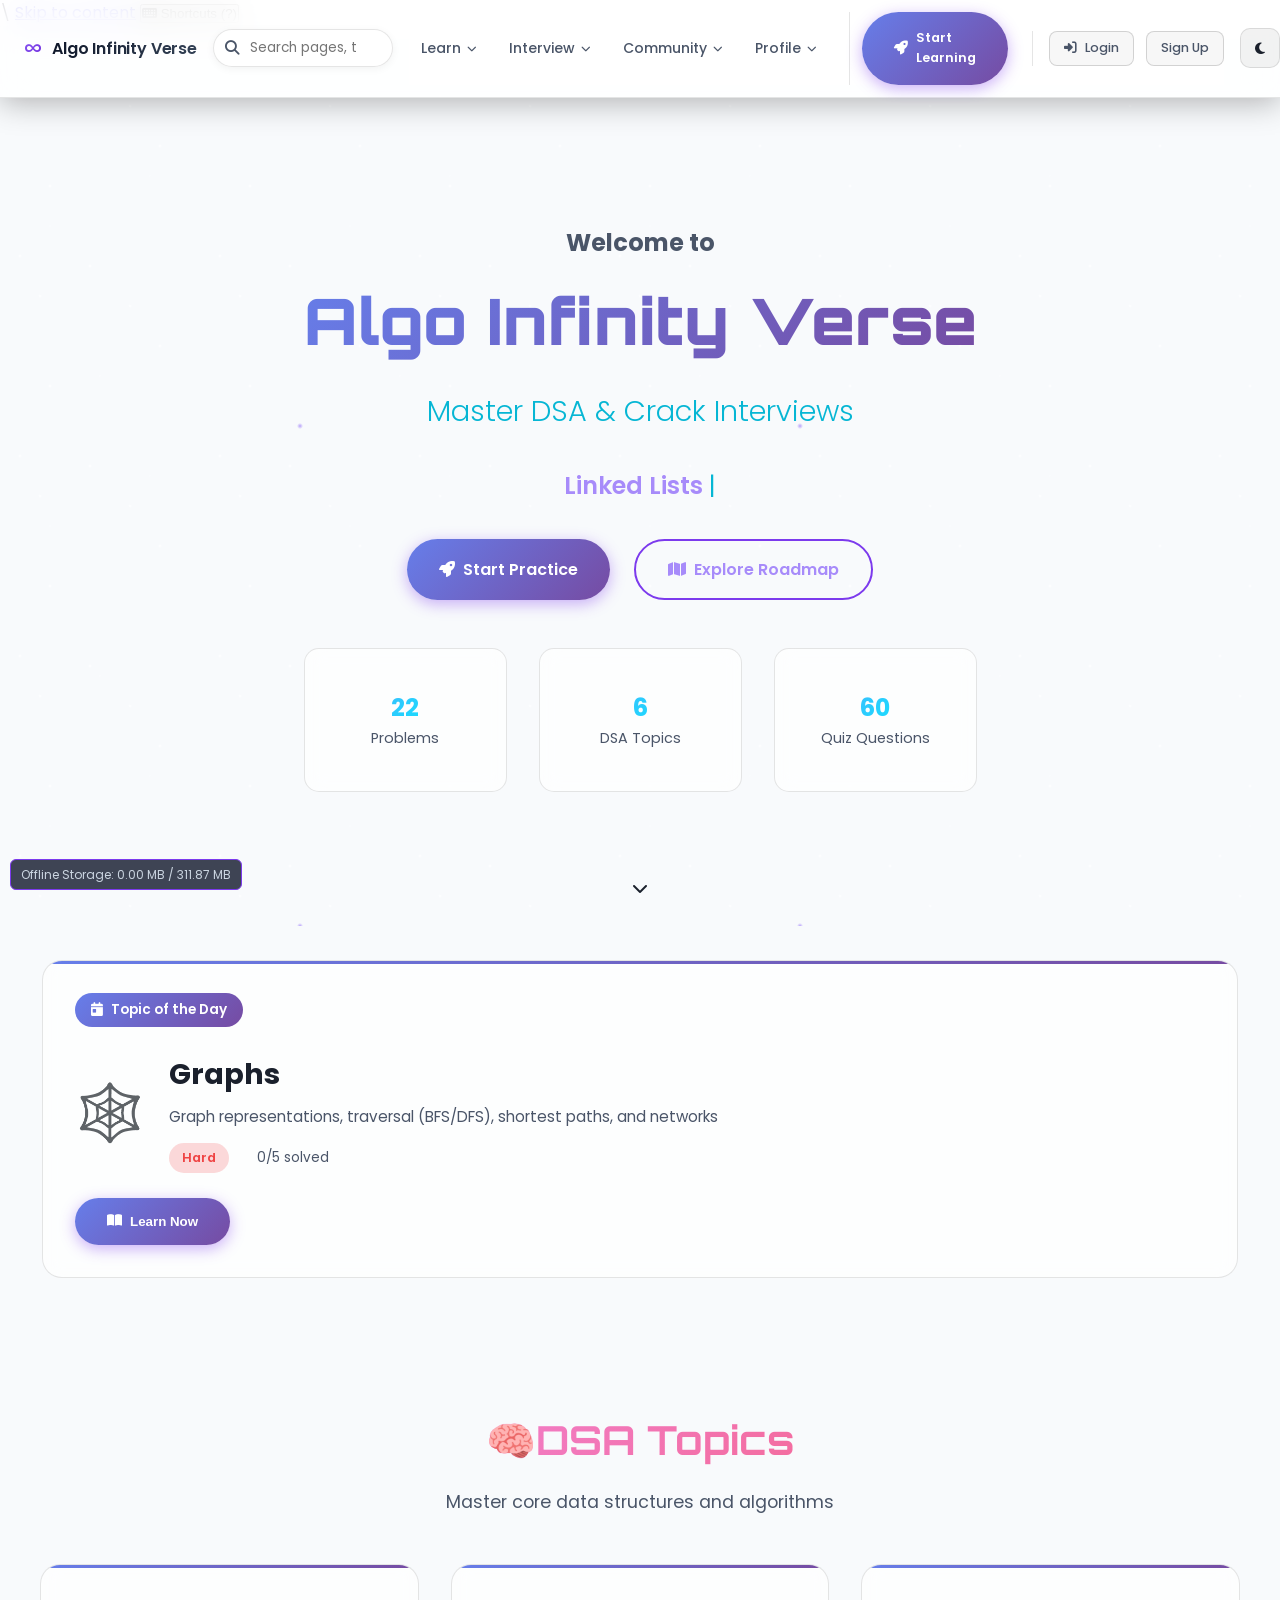
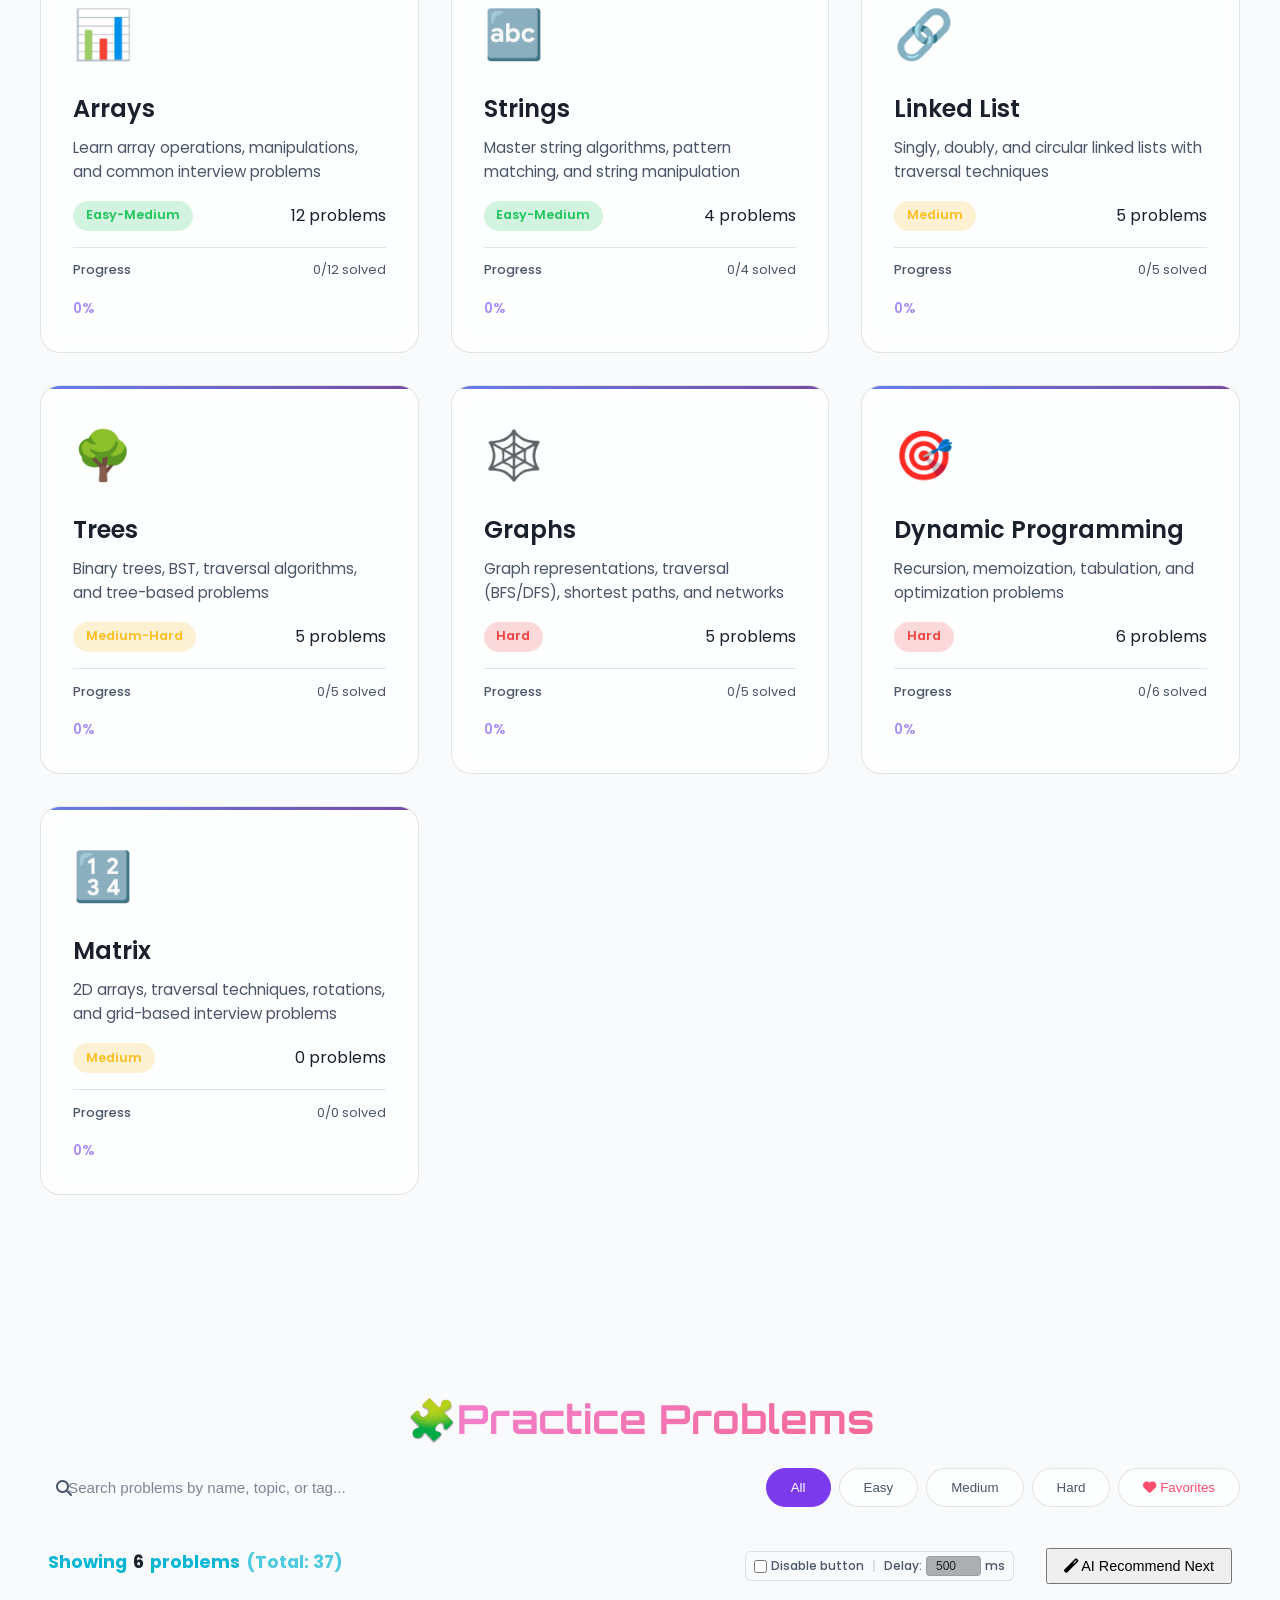
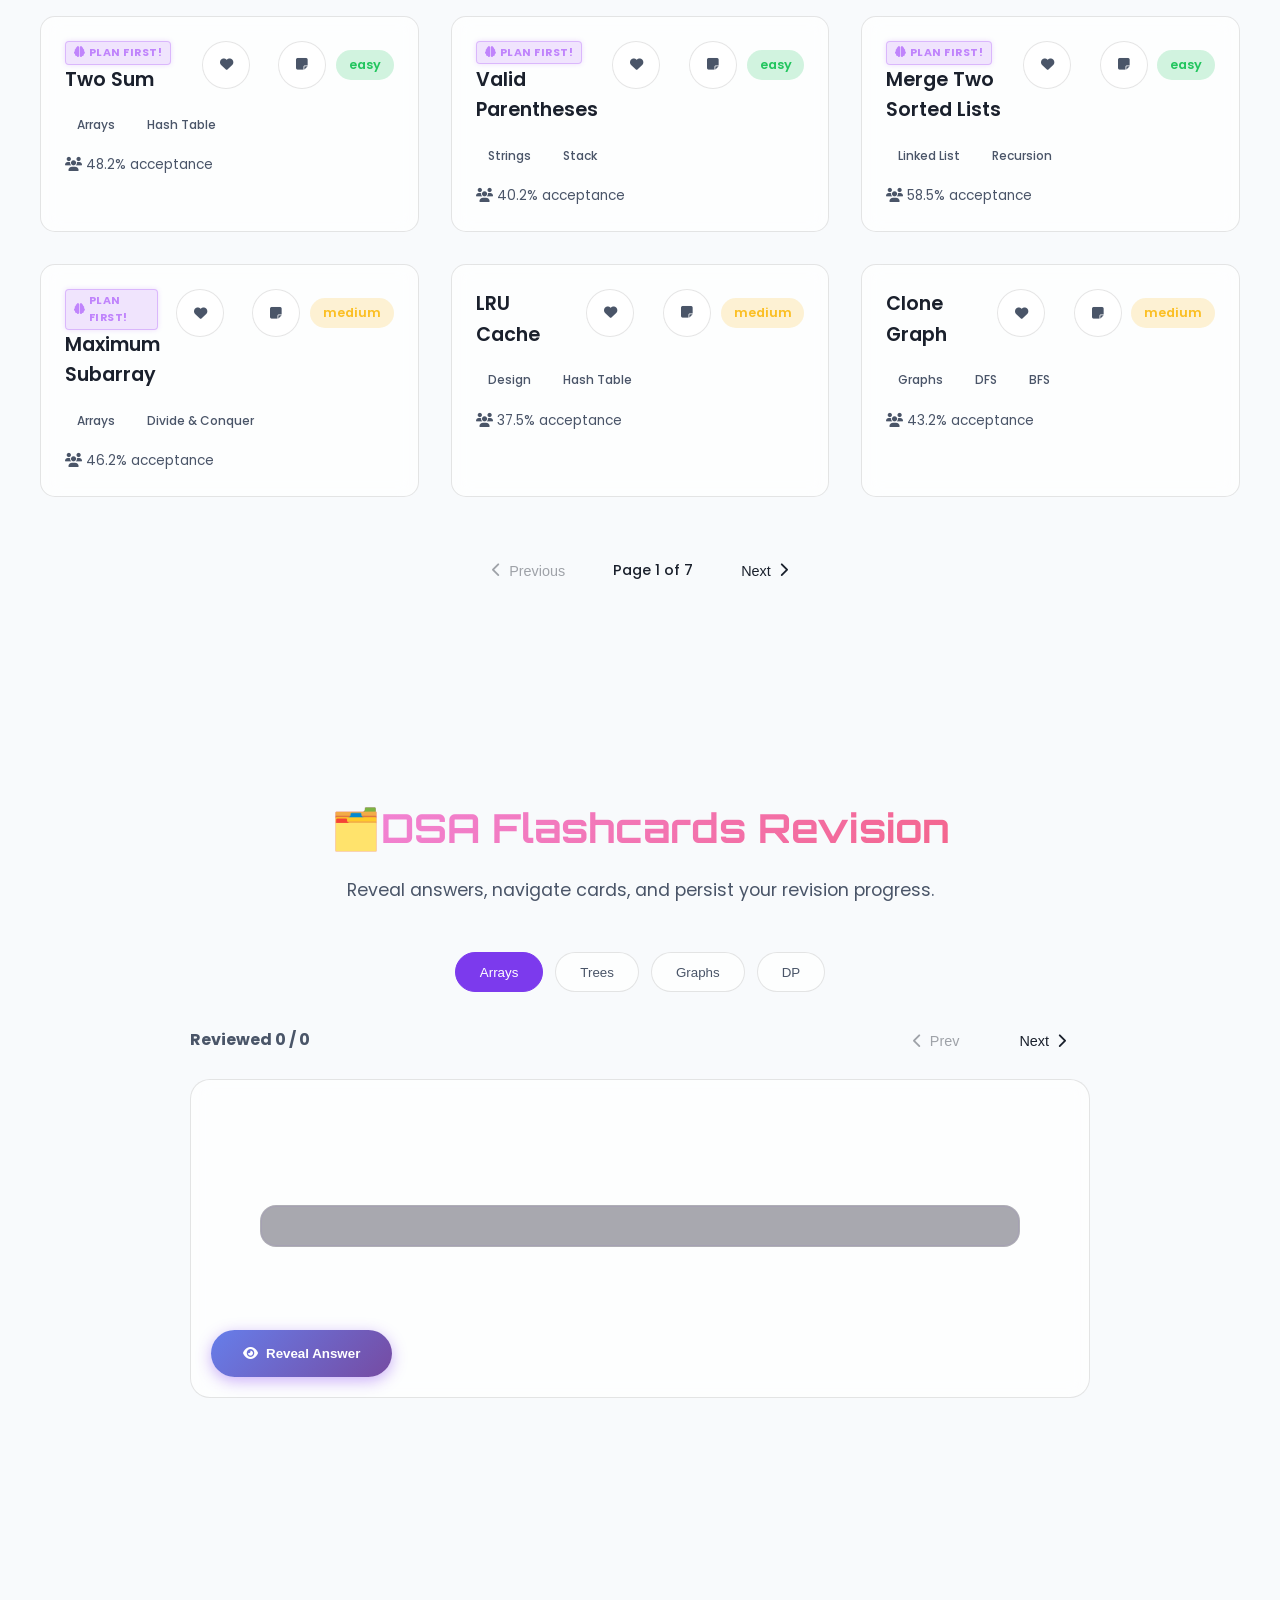
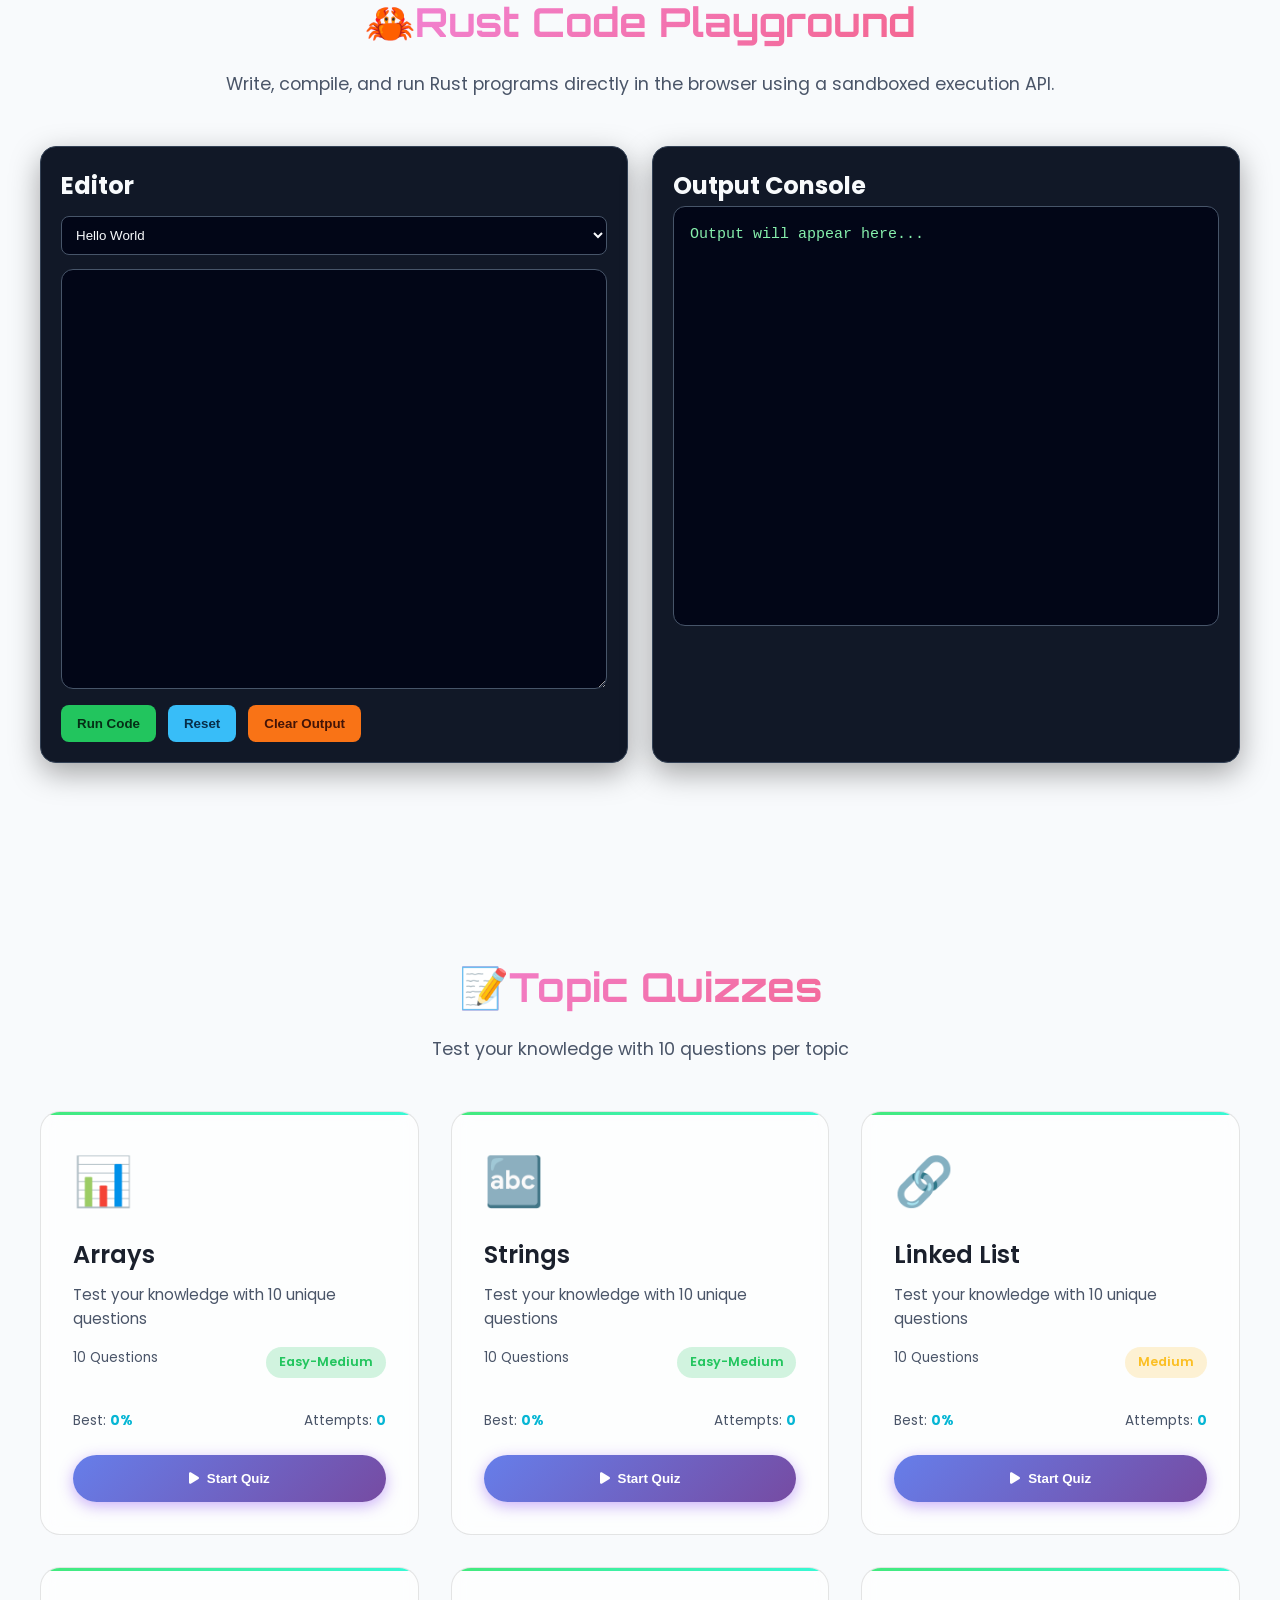
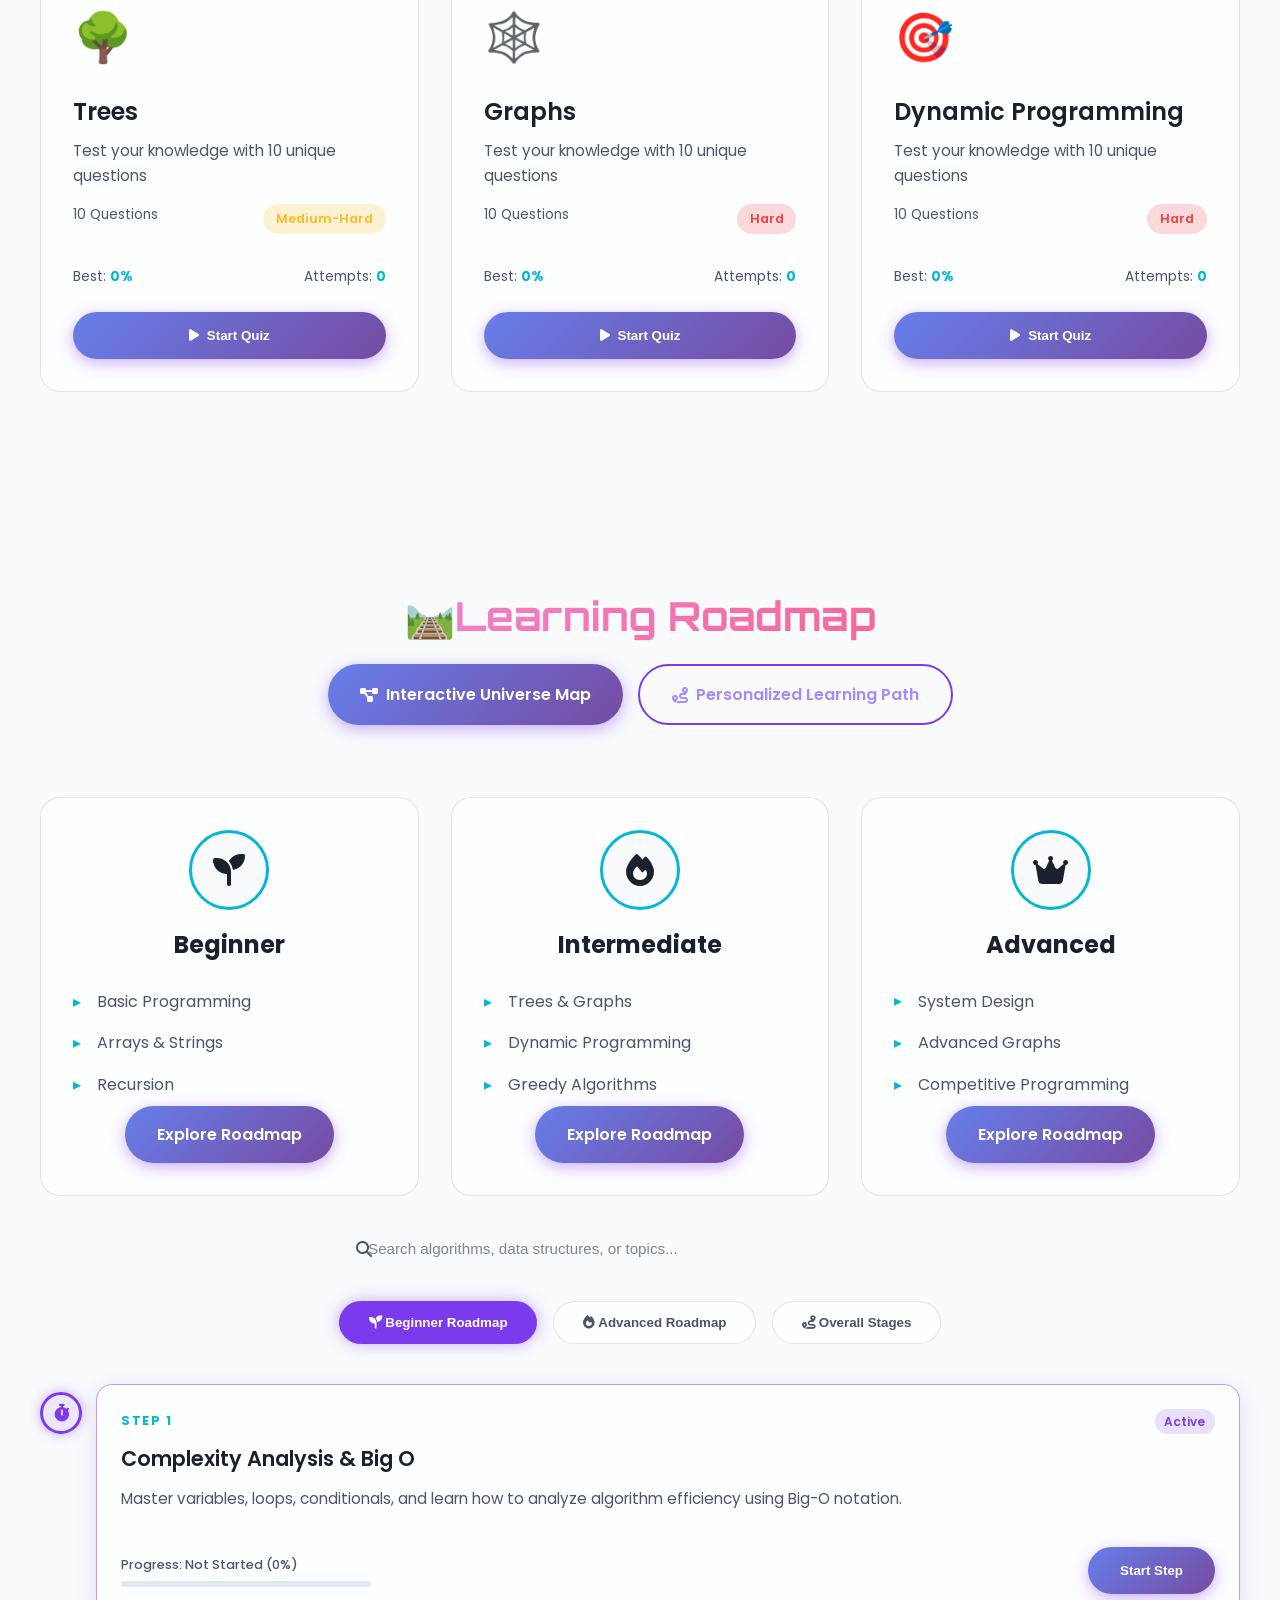
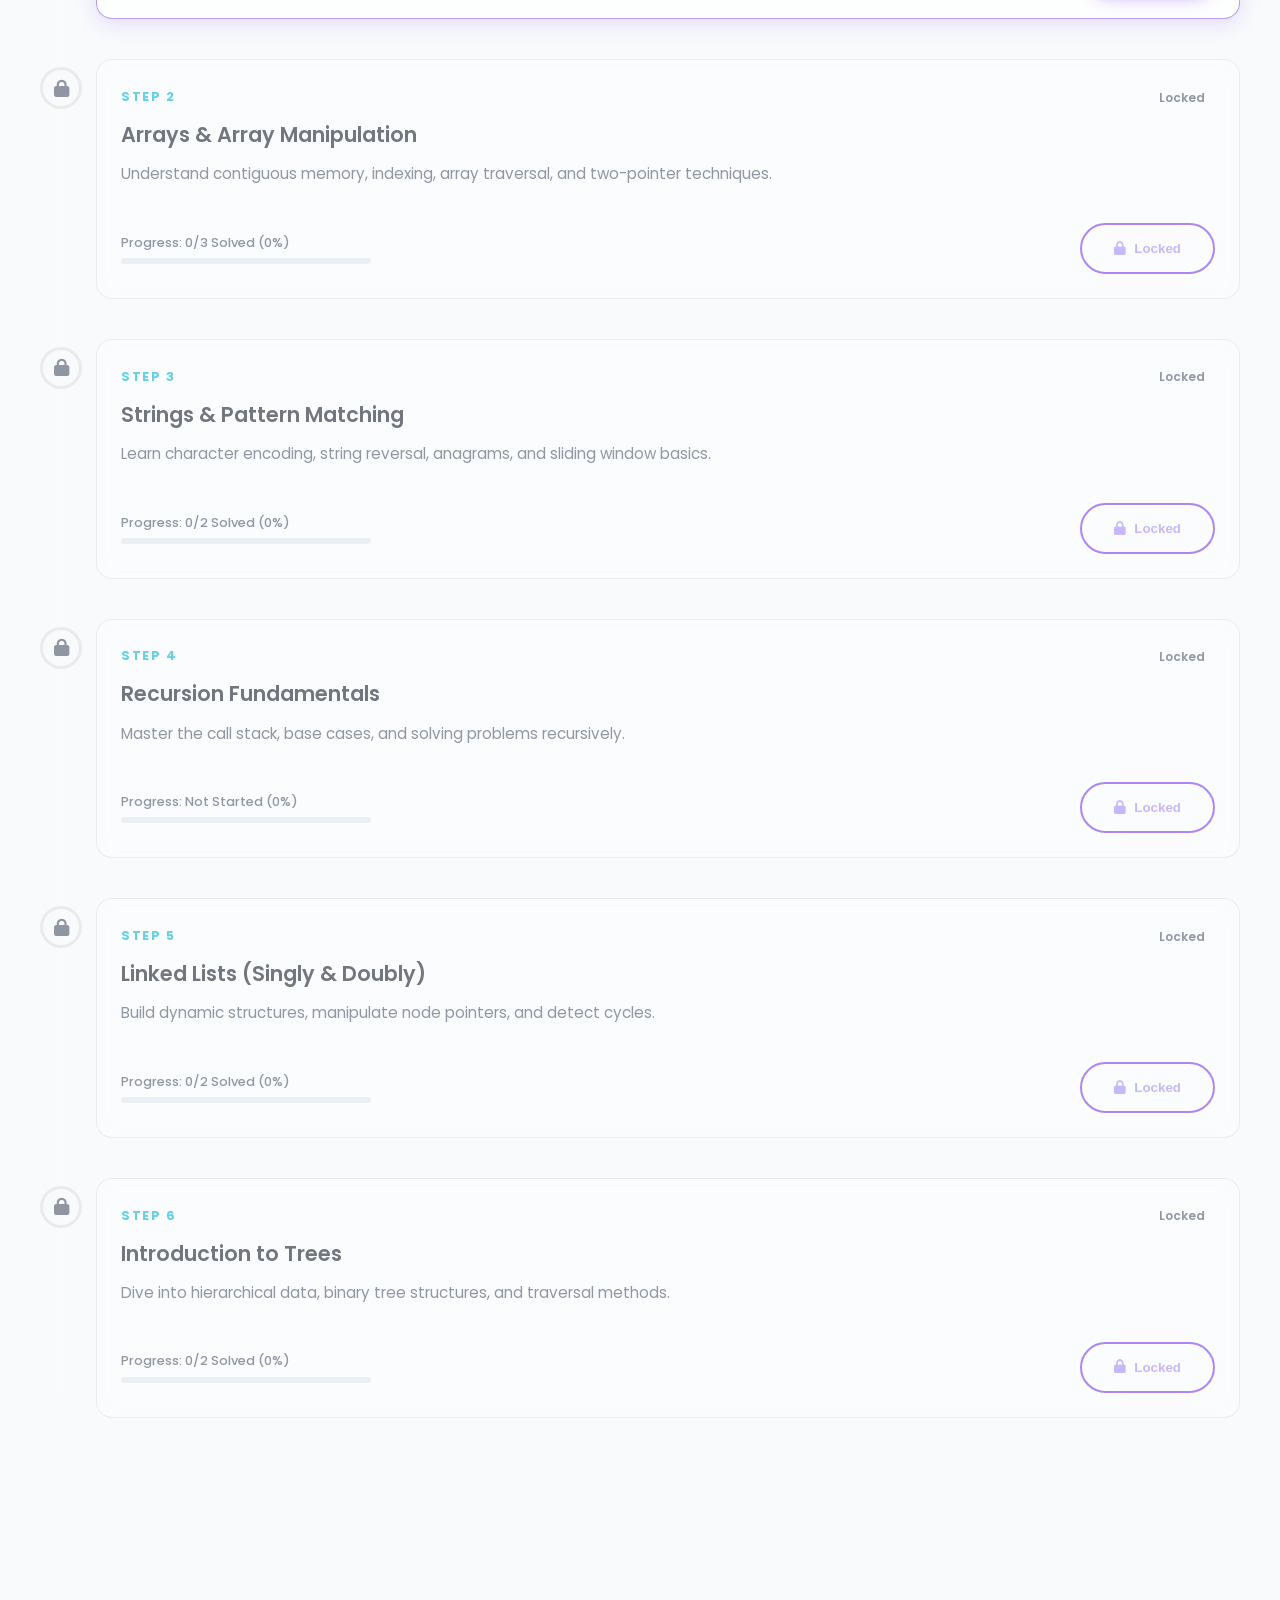
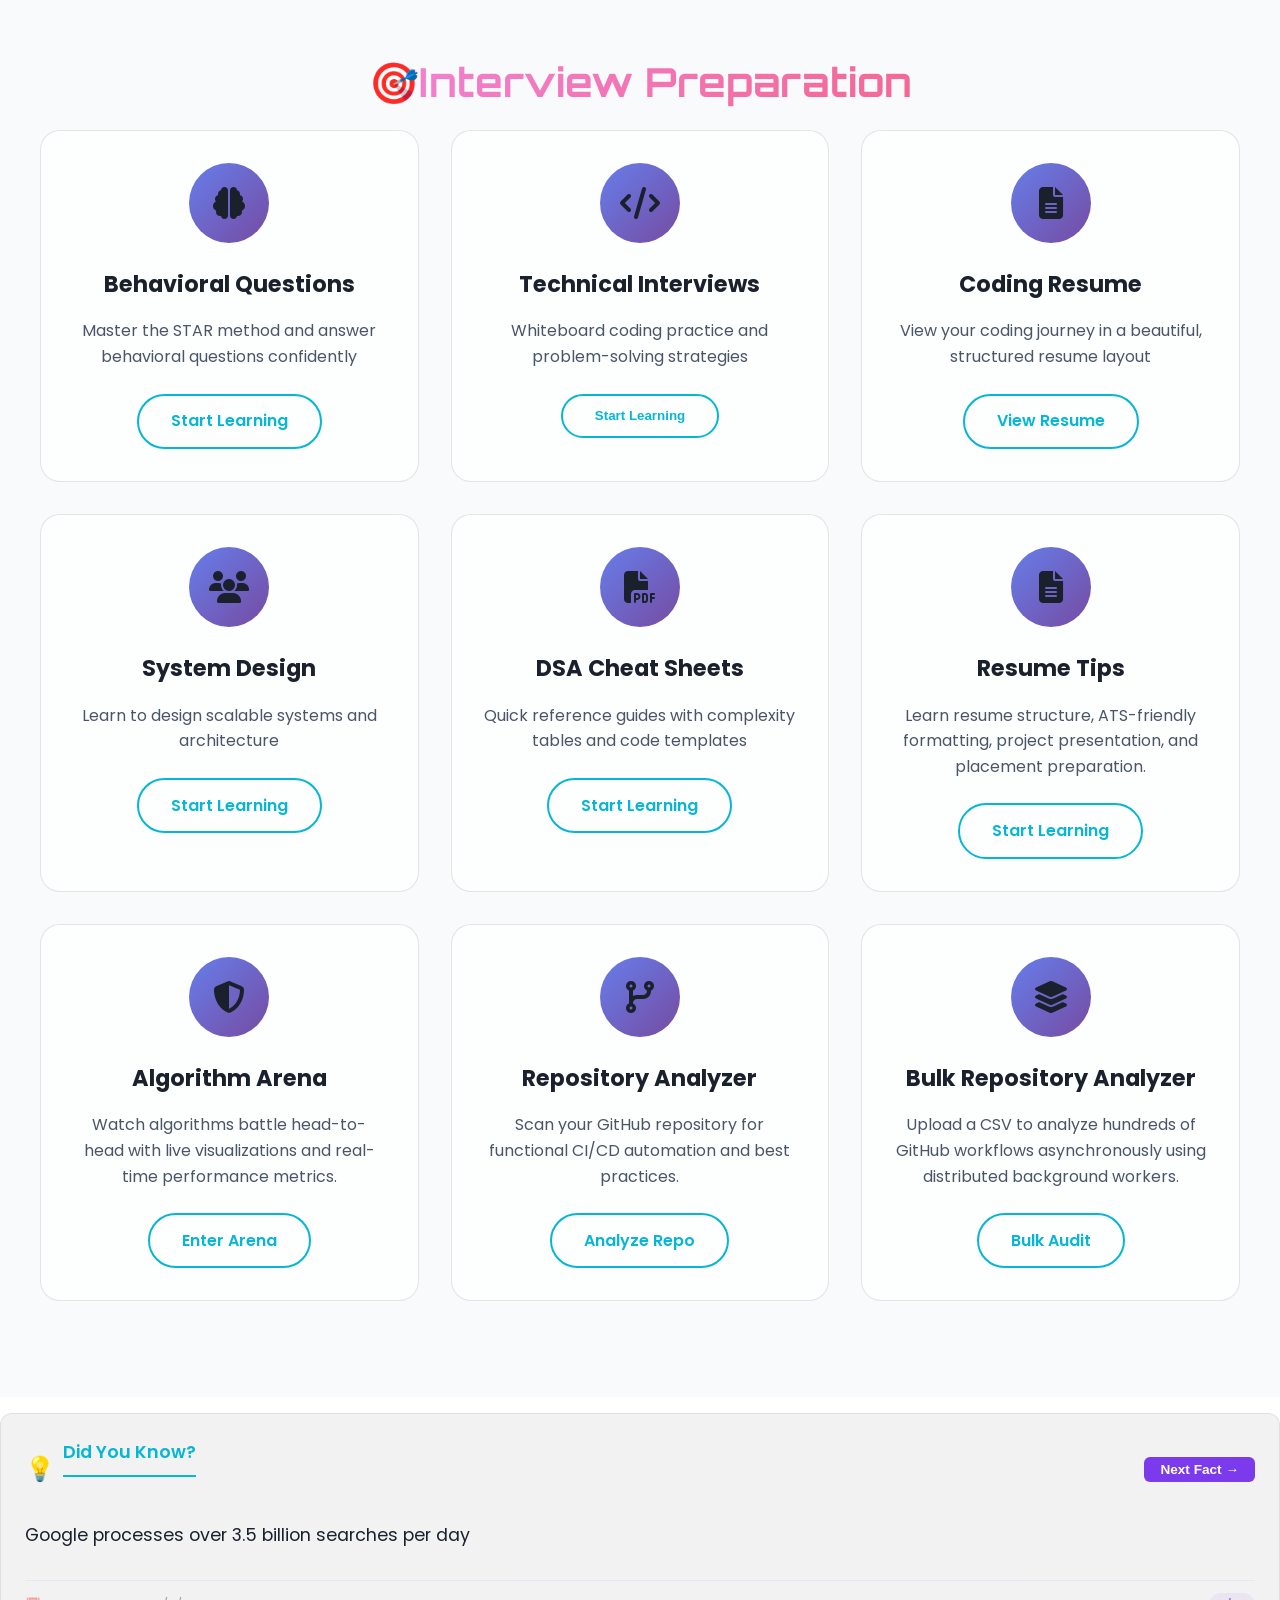
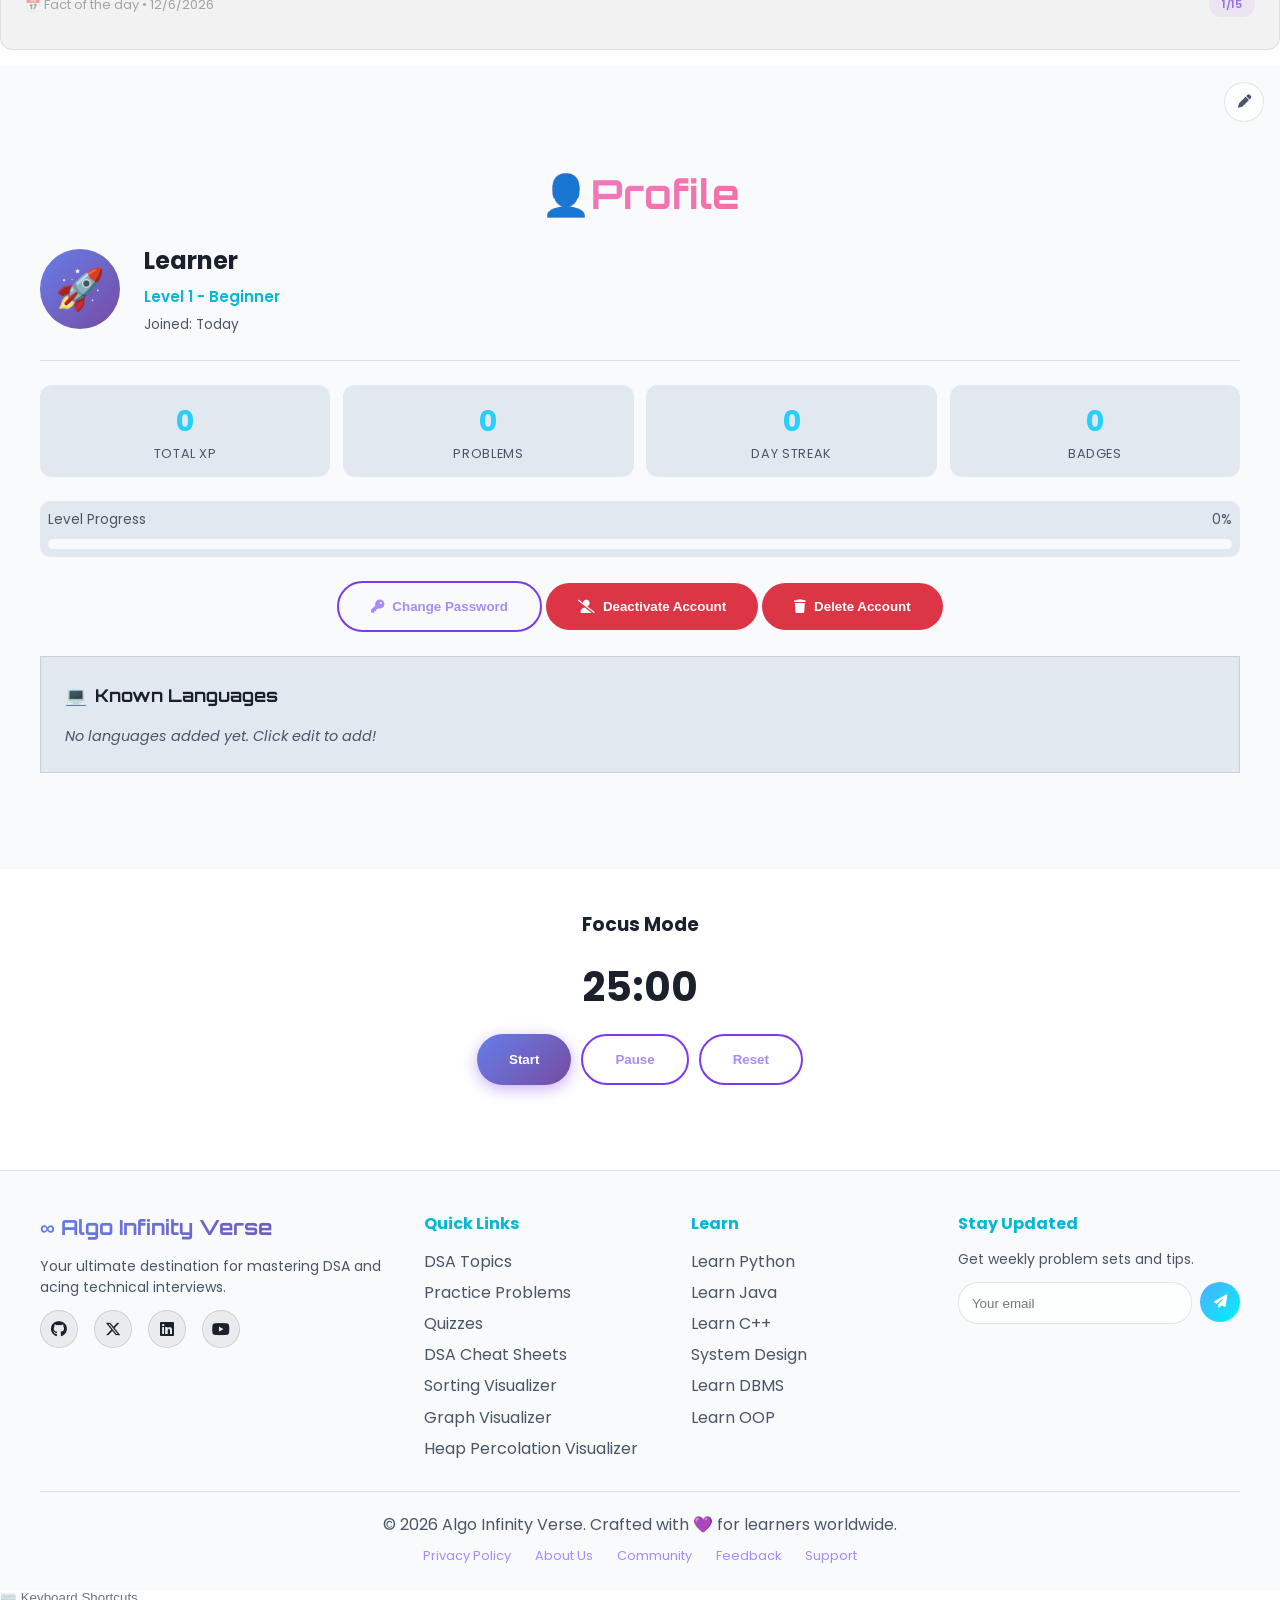
==== commit b5c003b2: "Merge branch 'main' into fix/issue-1325-playground-autosave" ====
--- a/index.html
+++ b/index.html
@@ -69,16 +69,6 @@
     </script>
 
     <style>
-
-      /* Activity Feed Styles */
-      .card-header-with-actions {
-        display: flex;
-        justify-content: space-between;
-        align-items: center;
-        margin-bottom: 16px;
-      }
-
-      .btn-clear-activity {
       /* Search Autocomplete Styles */
       .search-wrapper {
         position: relative;
@@ -130,19 +120,12 @@
       }
 
       .clear-search-btn {
-
         background: none;
         border: none;
         color: var(--text-secondary);
         cursor: pointer;
         padding: 4px 8px;
         border-radius: 6px;
-
-        transition: all 0.2s ease;
-        font-size: 0.9rem;
-      }
-
-      .btn-clear-activity:hover {
         font-size: 1rem;
         transition: all 0.2s ease;
         opacity: 0;
@@ -158,22 +141,6 @@
         color: #ef4444;
         background: rgba(239, 68, 68, 0.1);
       }
-
-
-      .activity-feed {
-        display: flex;
-        flex-direction: column;
-        gap: 8px;
-        max-height: 400px;
-        overflow-y: auto;
-        padding-right: 4px;
-      }
-
-      .activity-feed::-webkit-scrollbar {
-        width: 4px;
-      }
-
-      .activity-feed::-webkit-scrollbar-track {
 
       .search-suggestions {
         position: absolute;
@@ -196,69 +163,14 @@
       }
 
       .search-suggestions::-webkit-scrollbar-track {
-
         background: var(--bg-primary);
         border-radius: 2px;
       }
 
-
-      .activity-feed::-webkit-scrollbar-thumb {
       .search-suggestions::-webkit-scrollbar-thumb {
-
         background: var(--border-color);
         border-radius: 2px;
       }
-
-
-      .activity-item {
-        display: flex;
-        align-items: flex-start;
-        gap: 12px;
-        padding: 10px 12px;
-        border-radius: 10px;
-        background: var(--bg-primary);
-        border: 1px solid var(--border-color);
-        transition: all 0.2s ease;
-        animation: activitySlideIn 0.3s ease;
-      }
-
-      .activity-item:hover {
-        border-color: var(--primary);
-        transform: translateX(4px);
-      }
-
-      .activity-icon {
-        width: 36px;
-        height: 36px;
-        border-radius: 50%;
-        display: flex;
-        align-items: center;
-        justify-content: center;
-        flex-shrink: 0;
-        font-size: 16px;
-      }
-
-      .activity-icon.solved {
-        background: rgba(34, 197, 94, 0.15);
-        color: #22c55e;
-      }
-
-      .activity-icon.quiz {
-        background: rgba(59, 130, 246, 0.15);
-        color: #3b82f6;
-      }
-
-      .activity-icon.badge {
-        background: rgba(251, 191, 36, 0.15);
-        color: #fbbf24;
-      }
-
-      .activity-icon.streak {
-        background: rgba(239, 68, 68, 0.15);
-        color: #ef4444;
-      }
-
-      .activity-icon.level {
 
       .search-suggestions.visible {
         display: block;
@@ -336,13 +248,10 @@
       }
 
       .suggestion-type.tag {
-
         background: rgba(168, 85, 247, 0.15);
         color: #a855f7;
       }
 
-
-      .activity-icon.xp {
       .suggestion-type.topic {
         background: rgba(34, 197, 94, 0.15);
         color: #22c55e;
@@ -353,111 +262,6 @@
         color: #f59e0b;
       }
 
-
-      .activity-icon.practice {
-        background: rgba(6, 182, 212, 0.15);
-        color: #06b6d4;
-      }
-
-      .activity-content {
-        flex: 1;
-        min-width: 0;
-      }
-
-      .activity-content .activity-message {
-        font-size: 0.9rem;
-        color: var(--text-primary);
-        margin: 0 0 2px 0;
-        line-height: 1.4;
-      }
-
-      .activity-content .activity-detail {
-        font-size: 0.8rem;
-        color: var(--text-secondary);
-        margin: 0;
-      }
-
-      .activity-time {
-        font-size: 0.7rem;
-        color: var(--text-secondary);
-        white-space: nowrap;
-        flex-shrink: 0;
-        margin-top: 2px;
-      }
-
-      .activity-empty {
-        text-align: center;
-        padding: 30px 20px;
-        color: var(--text-secondary);
-      }
-
-      .activity-empty i {
-        font-size: 32px;
-        color: var(--border-color);
-        display: block;
-        margin-bottom: 12px;
-      }
-
-      .activity-empty p {
-        margin: 0;
-        font-size: 0.9rem;
-      }
-
-      .activity-feed-footer {
-        display: flex;
-        justify-content: space-between;
-        align-items: center;
-        padding-top: 12px;
-        margin-top: 12px;
-        border-top: 1px solid var(--border-color);
-        font-size: 0.8rem;
-        color: var(--text-secondary);
-      }
-
-      .btn-view-all {
-        background: none;
-        border: none;
-        color: var(--primary);
-        cursor: pointer;
-        font-weight: 500;
-        font-size: 0.8rem;
-        transition: color 0.2s ease;
-      }
-
-      .btn-view-all:hover {
-        color: var(--accent);
-        text-decoration: underline;
-      }
-
-      @keyframes activitySlideIn {
-        from {
-          opacity: 0;
-          transform: translateY(-10px);
-        }
-        to {
-          opacity: 1;
-          transform: translateY(0);
-        }
-      }
-
-      .activity-item.new {
-        border-left: 3px solid var(--primary);
-      }
-
-      .dark .activity-item {
-        background: #0f172a;
-        border-color: #334155;
-      }
-
-      .dark .activity-item:hover {
-        border-color: #7c3aed;
-      }
-
-      .dark .activity-empty i {
-        color: #334155;
-      }
-
-      .dark .activity-feed-footer {
       .suggestion-group-header {
         padding: 6px 16px;
         font-size: 0.7rem;
@@ -931,30 +735,10 @@
 
       .dark .suggestion-group-header {
         color: #94a3b8;
-
         border-color: #334155;
       }
 
       @media (max-width: 768px) {
-
-        .activity-item {
-          padding: 8px 10px;
-          gap: 10px;
-        }
-        
-        .activity-icon {
-          width: 30px;
-          height: 30px;
-          font-size: 13px;
-        }
-        
-        .activity-content .activity-message {
-          font-size: 0.85rem;
-        }
-        
-        .activity-time {
-          font-size: 0.65rem;
-
         .search-wrapper {
           min-width: 150px;
         }
@@ -977,21 +761,10 @@
         .suggestion-icon {
           font-size: 0.85rem;
           width: 20px;
-
         }
       }
 
       @media (max-width: 480px) {
-
-        .activity-item {
-          flex-wrap: wrap;
-          gap: 6px;
-        }
-        
-        .activity-time {
-          width: 100%;
-          margin-left: 42px;
-
         .search-wrapper {
           min-width: 120px;
           width: 100%;
@@ -1011,7 +784,6 @@
         .suggestion-type {
           font-size: 0.55rem;
           padding: 1px 6px;
-
         }
       }
     </style>
@@ -2000,9 +1772,6 @@
             </div>
           </div>
           
-
-          <!-- UPDATED: Recent Activity Card with Activity Feed -->
-
           <div class="dashboard-card activity-feed-card">
             <div class="card-header-with-actions">
               <h3><i class="fas fa-clock"></i> Recent Activity</h3>
@@ -2011,9 +1780,6 @@
               </button>
             </div>
             <div class="activity-feed" id="activityFeed">
-
-              <!-- Activities will be rendered here -->
-
               <div class="activity-empty">
                 <i class="fas fa-inbox"></i>
                 <p>No recent activity yet. Start solving problems!</p>
--- a/styles.css
+++ b/styles.css
@@ -9646,279 +9646,6 @@
   color: var(--accent);
   border-bottom-color: var(--accent);
 }
-/* ===== ACTIVITY FEED STYLES ===== */
-
-.activity-feed-card {
-    position: relative;
-}
-
-.card-header-with-actions {
-    display: flex;
-    justify-content: space-between;
-    align-items: center;
-    margin-bottom: 16px;
-}
-
-.card-header-with-actions h3 {
-    display: flex;
-    align-items: center;
-    gap: 8px;
-    margin: 0;
-    font-size: 1.1rem;
-}
-
-.btn-clear-activity {
-    background: none;
-    border: none;
-    color: var(--text-secondary);
-    cursor: pointer;
-    padding: 4px 8px;
-    border-radius: 6px;
-    transition: all 0.2s ease;
-    font-size: 0.9rem;
-}
-
-.btn-clear-activity:hover {
-    color: #ef4444;
-    background: rgba(239, 68, 68, 0.1);
-}
-
-/* Activity Feed */
-.activity-feed {
-    display: flex;
-    flex-direction: column;
-    gap: 8px;
-    max-height: 400px;
-    overflow-y: auto;
-    padding-right: 4px;
-}
-
-.activity-feed::-webkit-scrollbar {
-    width: 4px;
-}
-
-.activity-feed::-webkit-scrollbar-track {
-    background: var(--bg-primary);
-    border-radius: 2px;
-}
-
-.activity-feed::-webkit-scrollbar-thumb {
-    background: var(--border-color);
-    border-radius: 2px;
-}
-
-/* Activity Item */
-.activity-item {
-    display: flex;
-    align-items: flex-start;
-    gap: 12px;
-    padding: 10px 12px;
-    border-radius: 10px;
-    background: var(--bg-primary);
-    border: 1px solid var(--border-color);
-    transition: all 0.2s ease;
-    animation: activitySlideIn 0.3s ease;
-}
-
-.activity-item:hover {
-    border-color: var(--primary);
-    transform: translateX(4px);
-}
-
-.activity-item:last-child {
-    border-bottom: none;
-}
-
-/* Activity Icon */
-.activity-icon {
-    width: 36px;
-    height: 36px;
-    border-radius: 50%;
-    display: flex;
-    align-items: center;
-    justify-content: center;
-    flex-shrink: 0;
-    font-size: 16px;
-}
-
-.activity-icon.solved {
-    background: rgba(34, 197, 94, 0.15);
-    color: #22c55e;
-}
-
-.activity-icon.quiz {
-    background: rgba(59, 130, 246, 0.15);
-    color: #3b82f6;
-}
-
-.activity-icon.badge {
-    background: rgba(251, 191, 36, 0.15);
-    color: #fbbf24;
-}
-
-.activity-icon.streak {
-    background: rgba(239, 68, 68, 0.15);
-    color: #ef4444;
-}
-
-.activity-icon.level {
-    background: rgba(168, 85, 247, 0.15);
-    color: #a855f7;
-}
-
-.activity-icon.xp {
-    background: rgba(251, 191, 36, 0.15);
-    color: #f59e0b;
-}
-
-.activity-icon.practice {
-    background: rgba(6, 182, 212, 0.15);
-    color: #06b6d4;
-}
-
-/* Activity Content */
-.activity-content {
-    flex: 1;
-    min-width: 0;
-}
-
-.activity-content .activity-message {
-    font-size: 0.9rem;
-    color: var(--text-primary);
-    margin: 0 0 2px 0;
-    line-height: 1.4;
-}
-
-.activity-content .activity-message strong {
-    color: var(--primary);
-}
-
-.activity-content .activity-detail {
-    font-size: 0.8rem;
-    color: var(--text-secondary);
-    margin: 0;
-}
-
-.activity-time {
-    font-size: 0.7rem;
-    color: var(--text-secondary);
-    white-space: nowrap;
-    flex-shrink: 0;
-    margin-top: 2px;
-}
-
-/* Activity Empty State */
-.activity-empty {
-    text-align: center;
-    padding: 30px 20px;
-    color: var(--text-secondary);
-}
-
-.activity-empty i {
-    font-size: 32px;
-    color: var(--border-color);
-    display: block;
-    margin-bottom: 12px;
-}
-
-.activity-empty p {
-    margin: 0;
-    font-size: 0.9rem;
-}
-
-/* Activity Feed Footer */
-.activity-feed-footer {
-    display: flex;
-    justify-content: space-between;
-    align-items: center;
-    padding-top: 12px;
-    margin-top: 12px;
-    border-top: 1px solid var(--border-color);
-    font-size: 0.8rem;
-    color: var(--text-secondary);
-}
-
-.btn-view-all {
-    background: none;
-    border: none;
-    color: var(--primary);
-    cursor: pointer;
-    font-weight: 500;
-    font-size: 0.8rem;
-    transition: color 0.2s ease;
-}
-
-.btn-view-all:hover {
-    color: var(--accent);
-    text-decoration: underline;
-}
-
-/* Activity Animations */
-@keyframes activitySlideIn {
-    from {
-        opacity: 0;
-        transform: translateY(-10px);
-    }
-    to {
-        opacity: 1;
-        transform: translateY(0);
-    }
-}
-
-/* New activity badge */
-.activity-item.new {
-    border-left: 3px solid var(--primary);
-}
-
-/* Dark Theme */
-.dark .activity-item {
-    background: #0f172a;
-    border-color: #334155;
-}
-
-.dark .activity-item:hover {
-    border-color: #7c3aed;
-}
-
-.dark .activity-empty i {
-    color: #334155;
-}
-
-.dark .activity-feed-footer {
-    border-color: #334155;
-}
-
-/* Mobile Responsive */
-@media (max-width: 768px) {
-    .activity-item {
-        padding: 8px 10px;
-        gap: 10px;
-    }
-    
-    .activity-icon {
-        width: 30px;
-        height: 30px;
-        font-size: 13px;
-    }
-    
-    .activity-content .activity-message {
-        font-size: 0.85rem;
-    }
-    
-    .activity-time {
-        font-size: 0.65rem;
-    }
-}
-
-@media (max-width: 480px) {
-    .activity-item {
-        flex-wrap: wrap;
-        gap: 6px;
-    }
-    
-    .activity-time {
-        width: 100%;
-        margin-left: 42px;
 
 /* ===== PROBLEM STATS ===== */
 
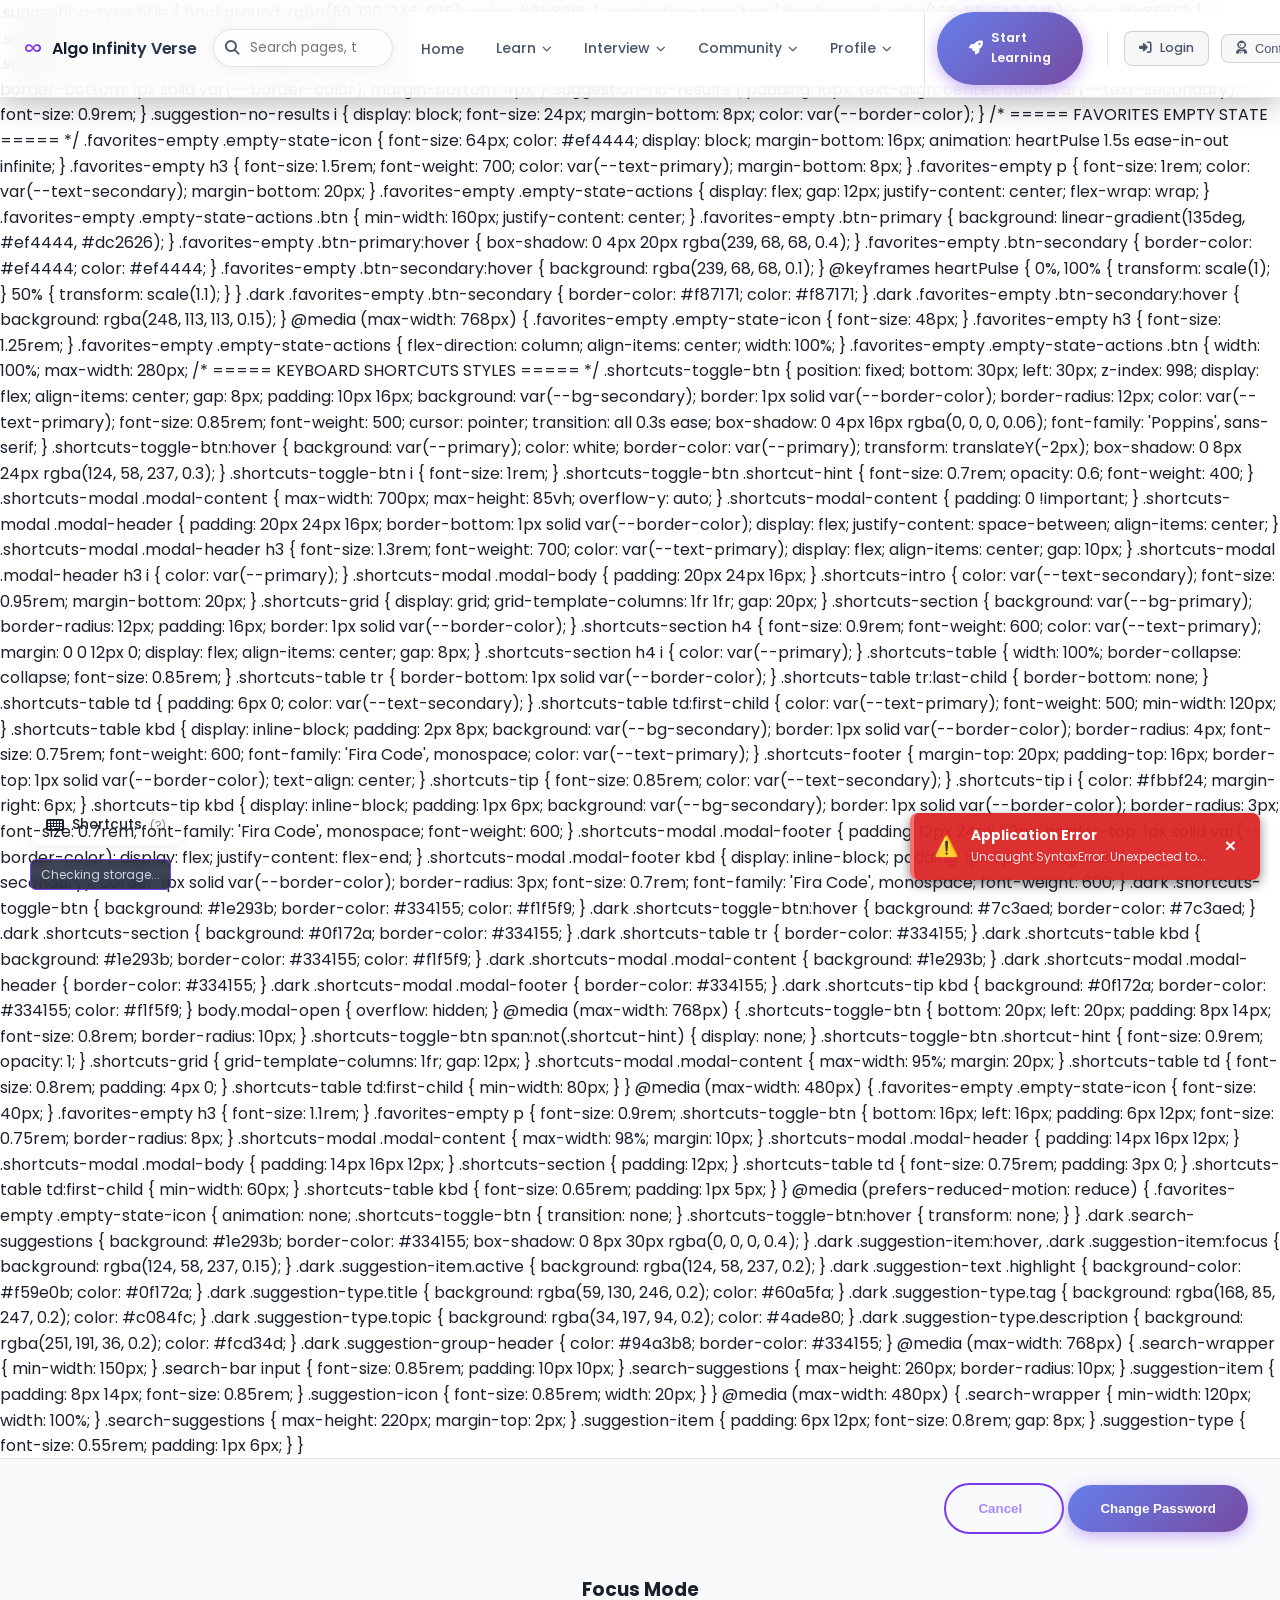
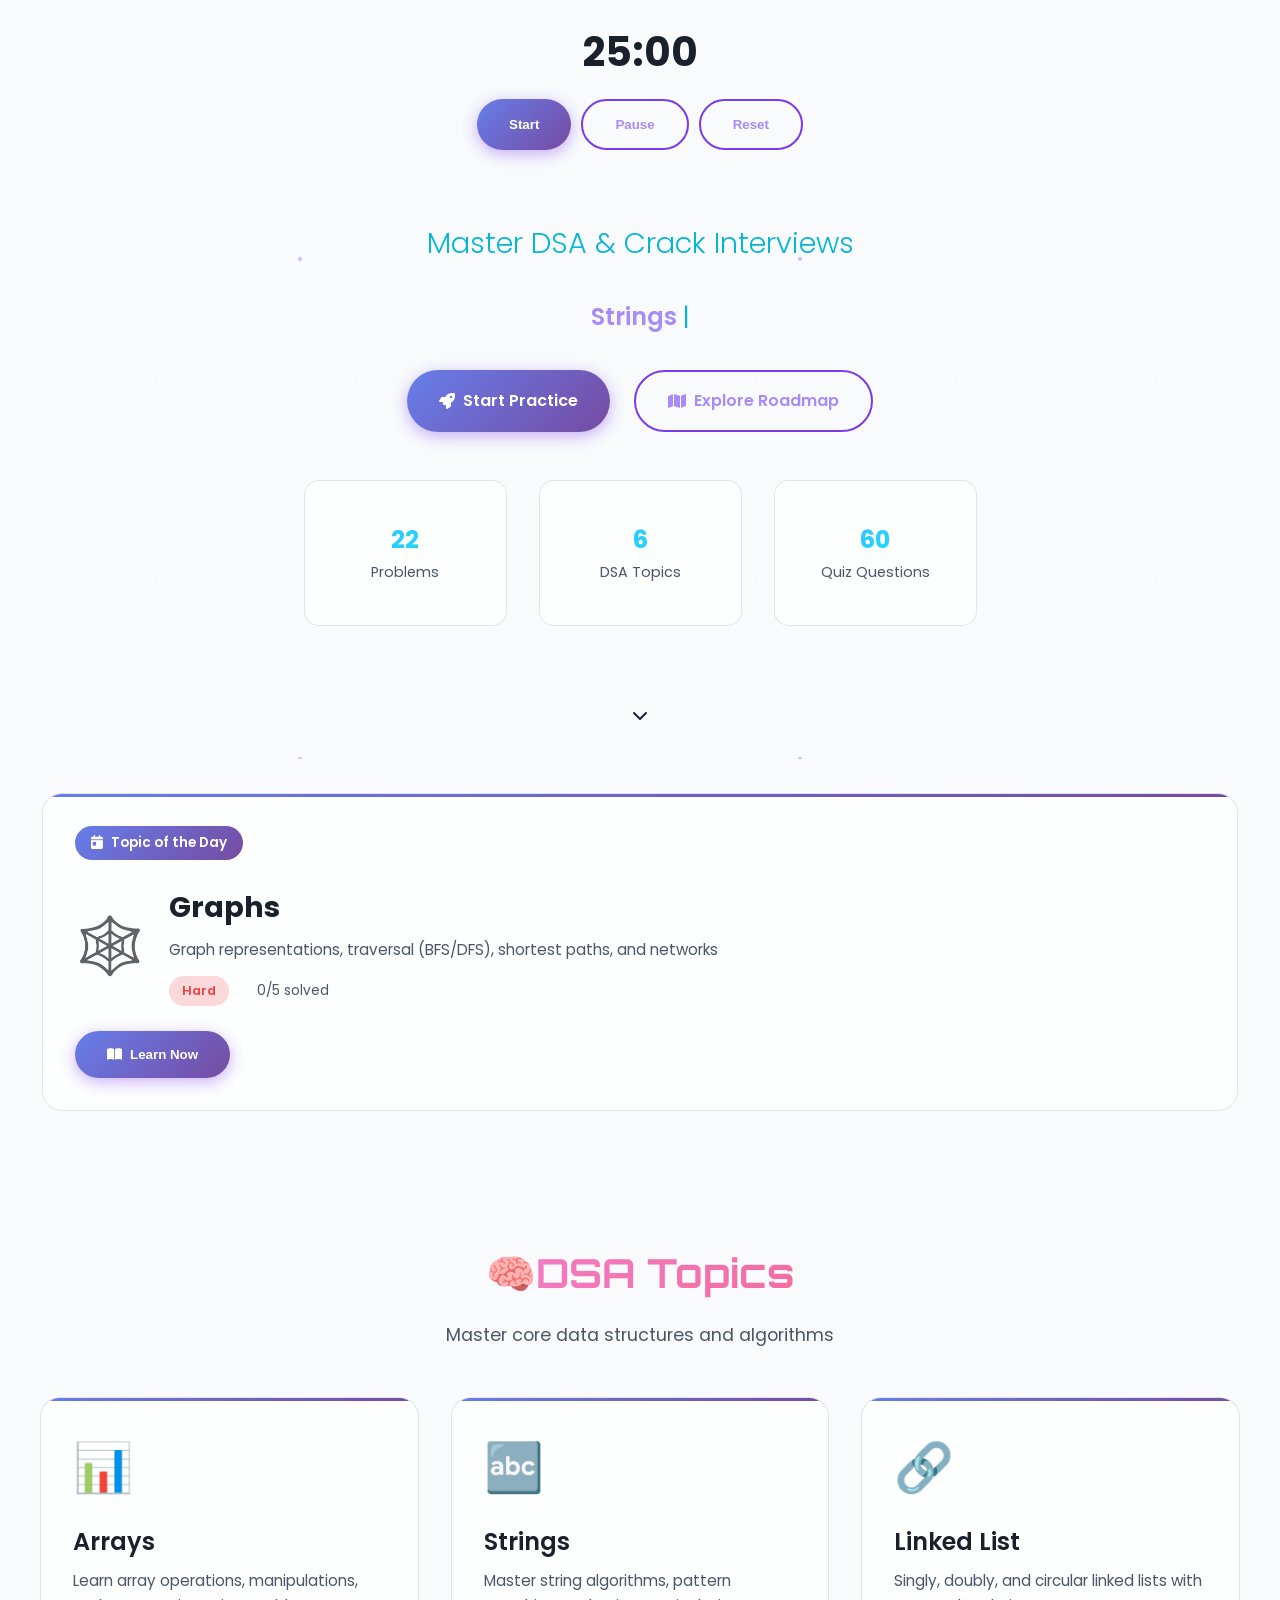
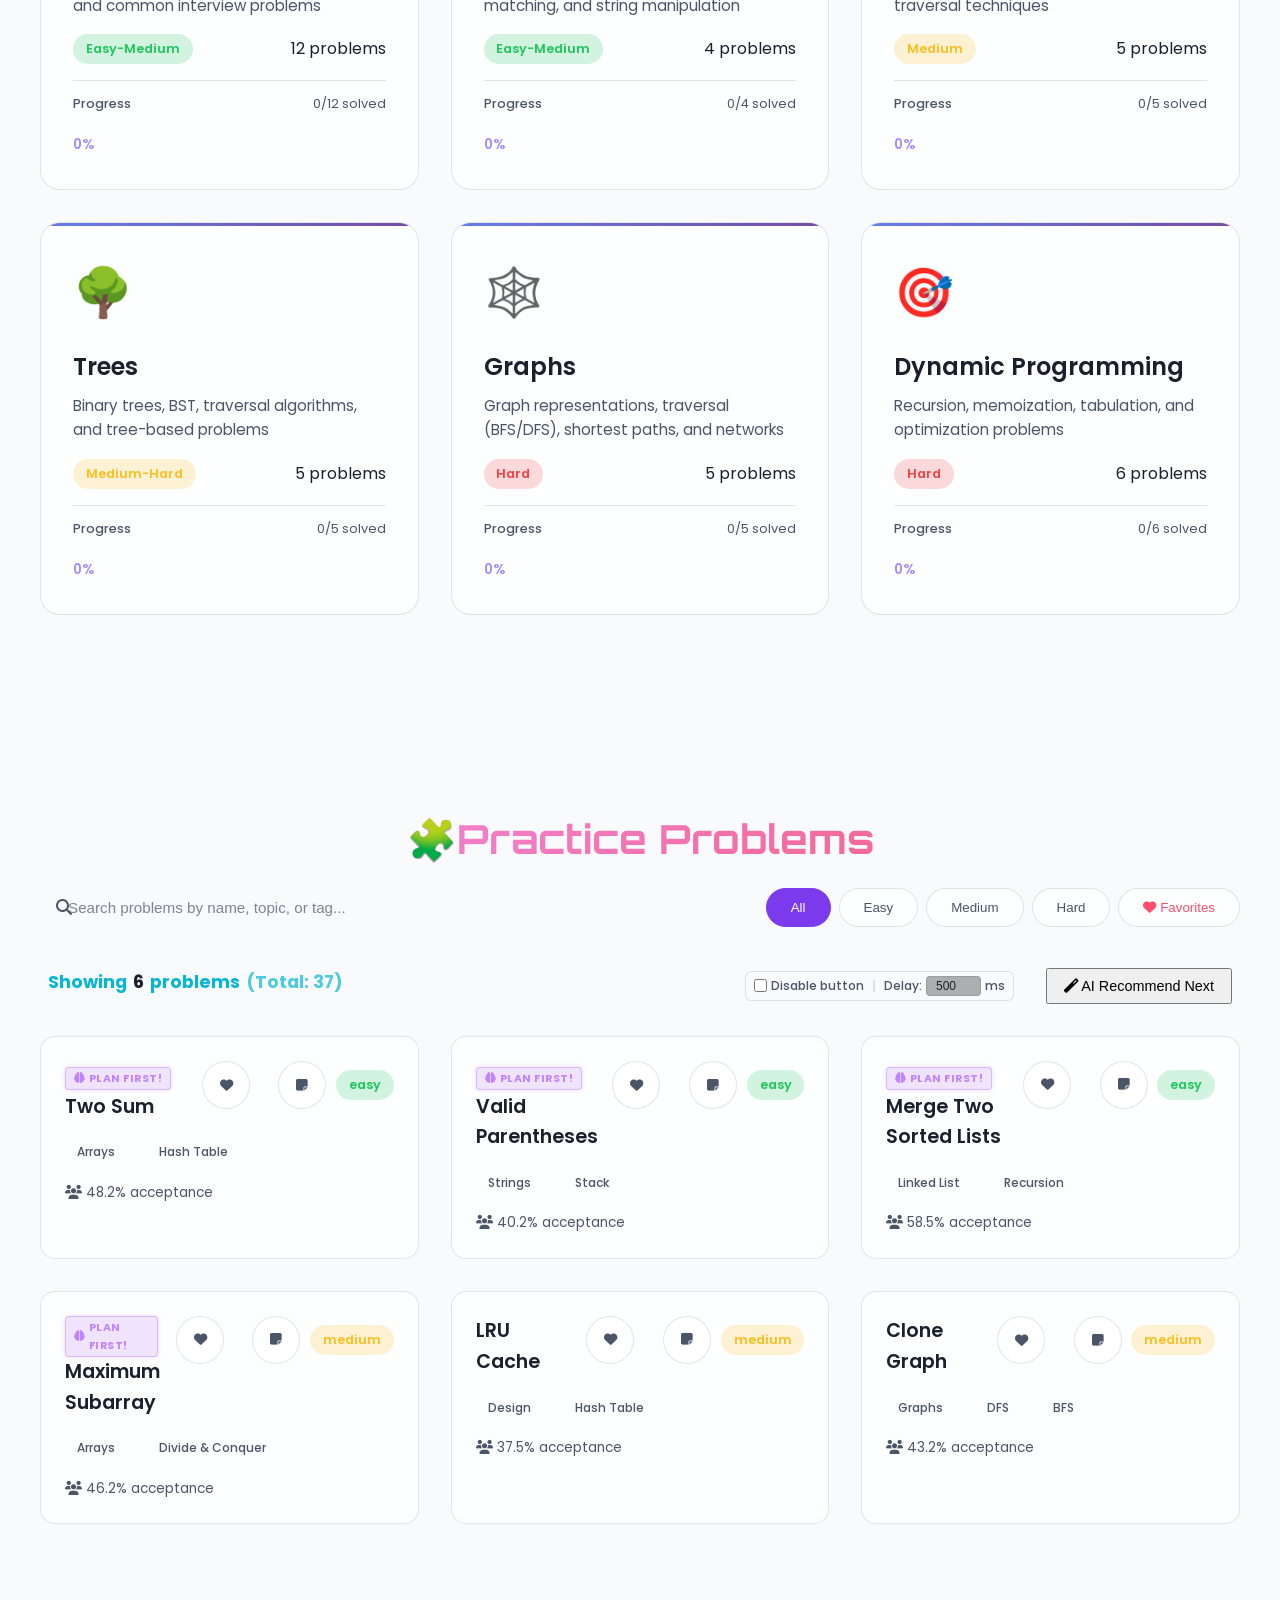
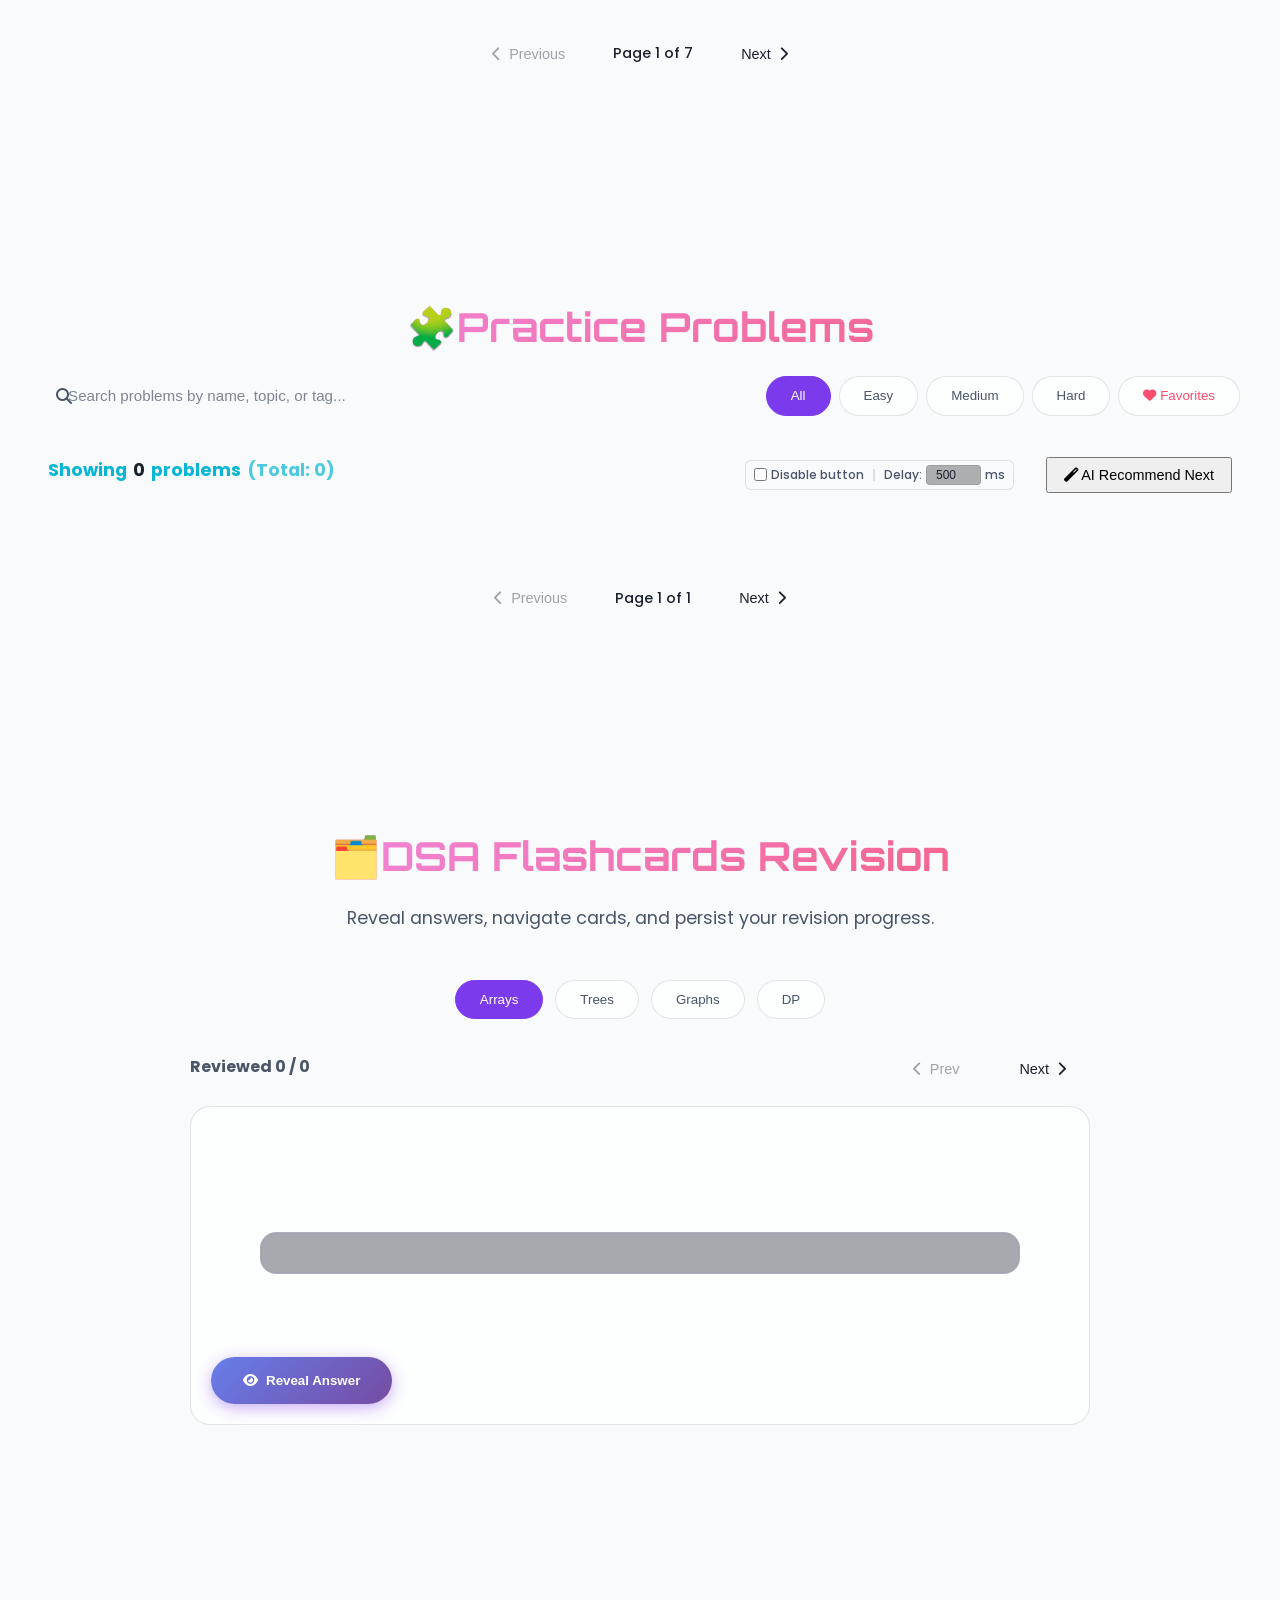
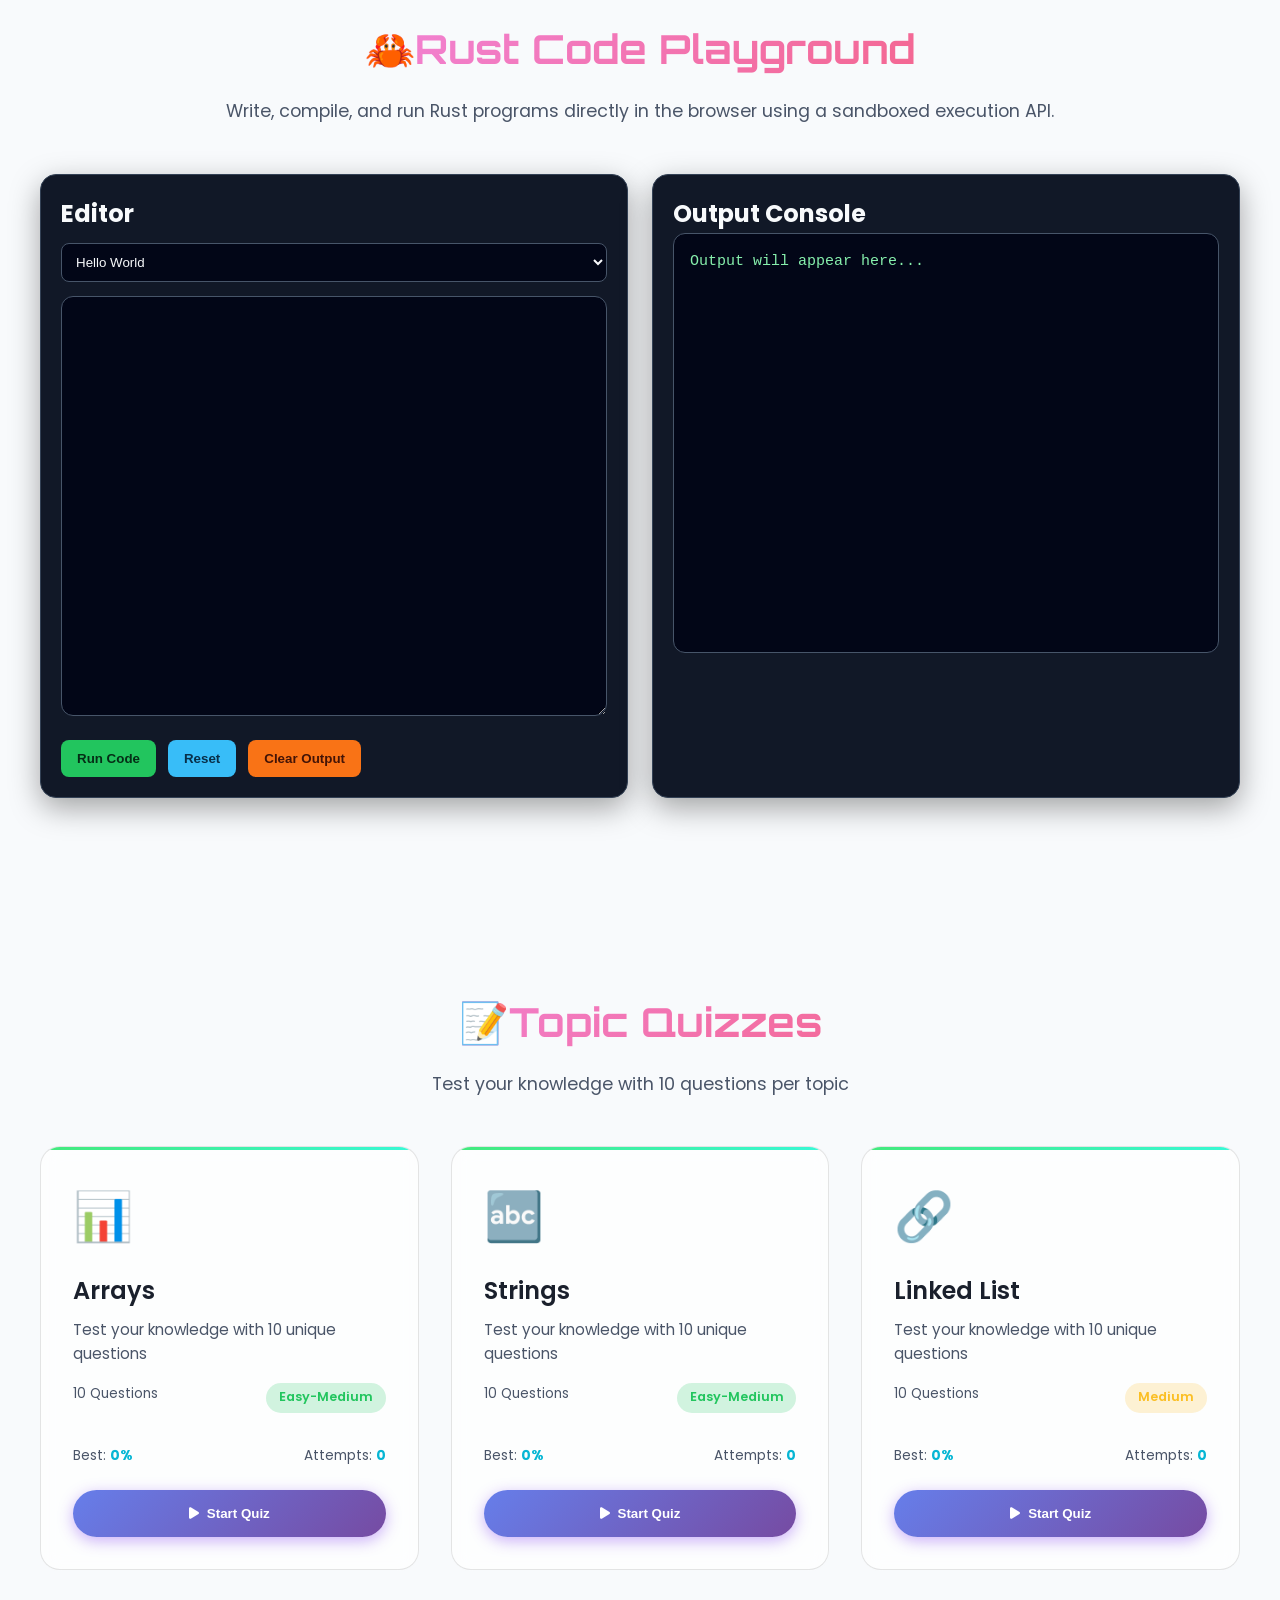
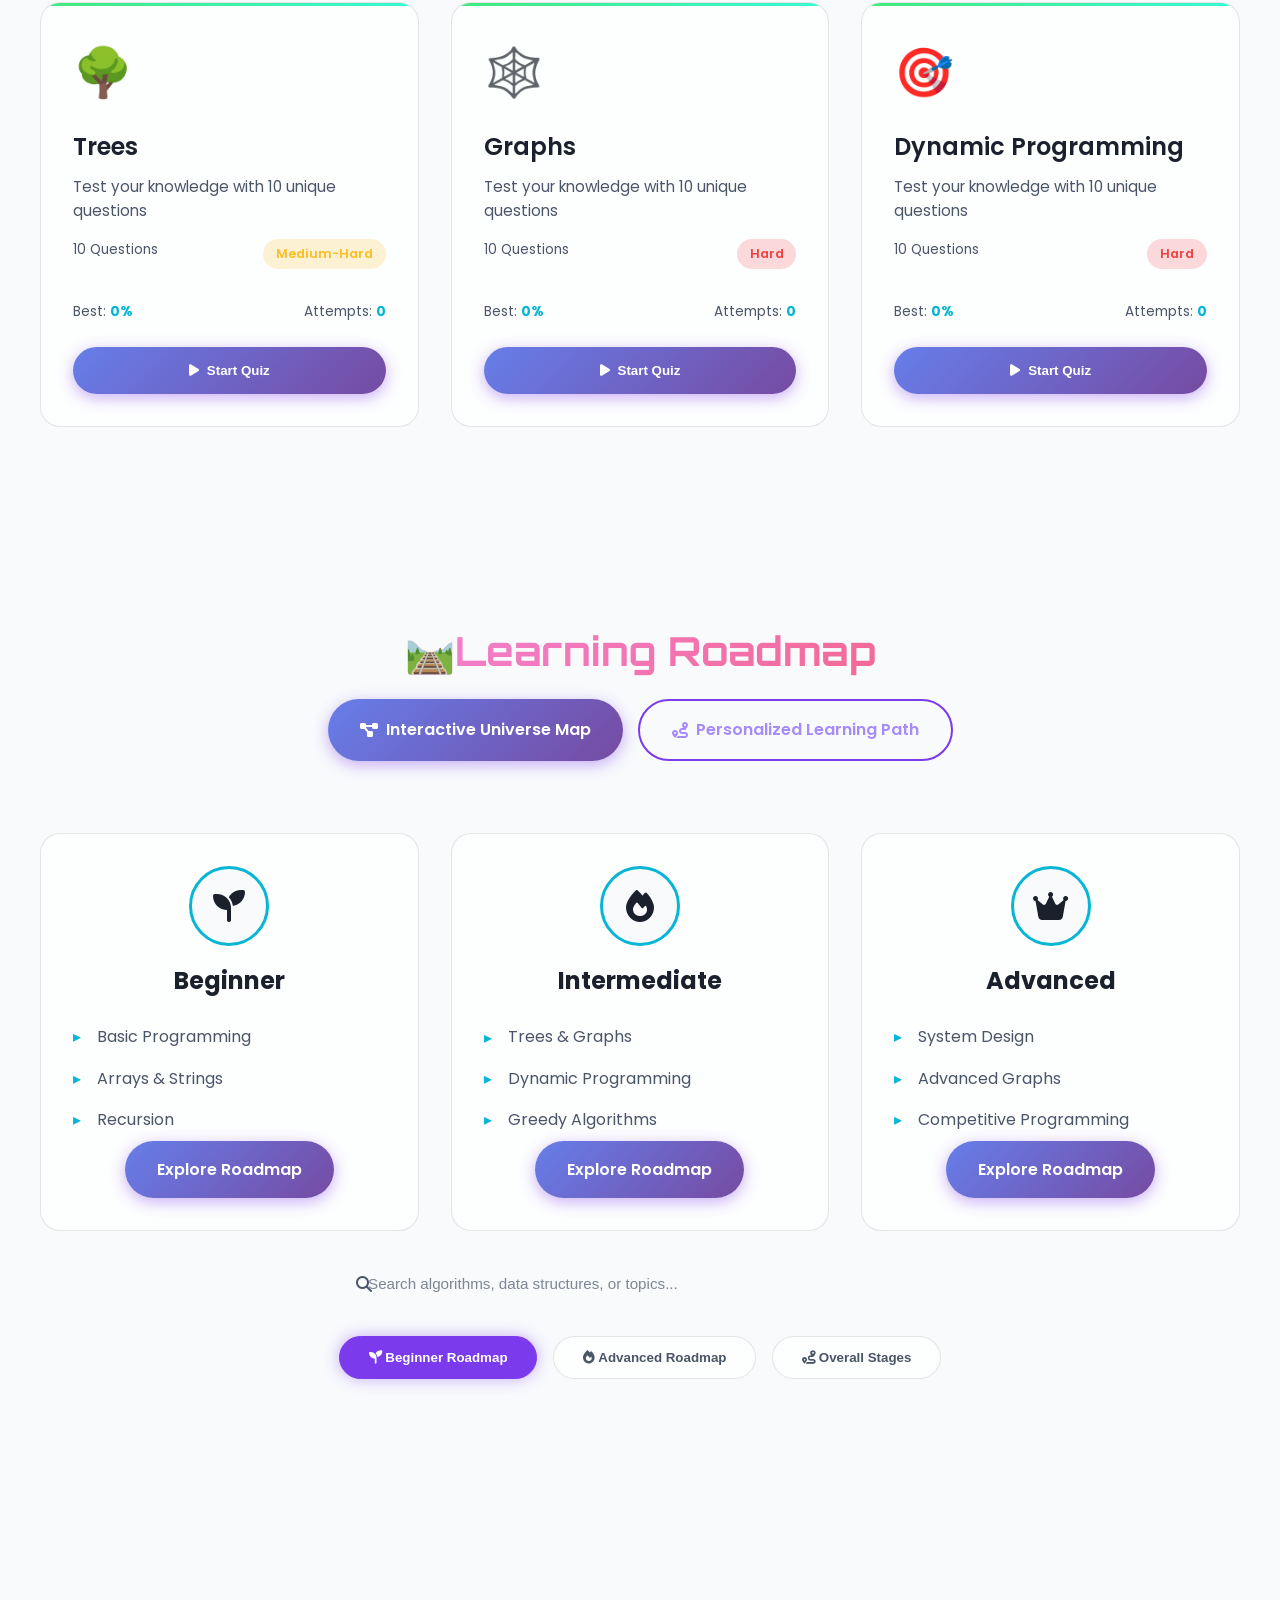
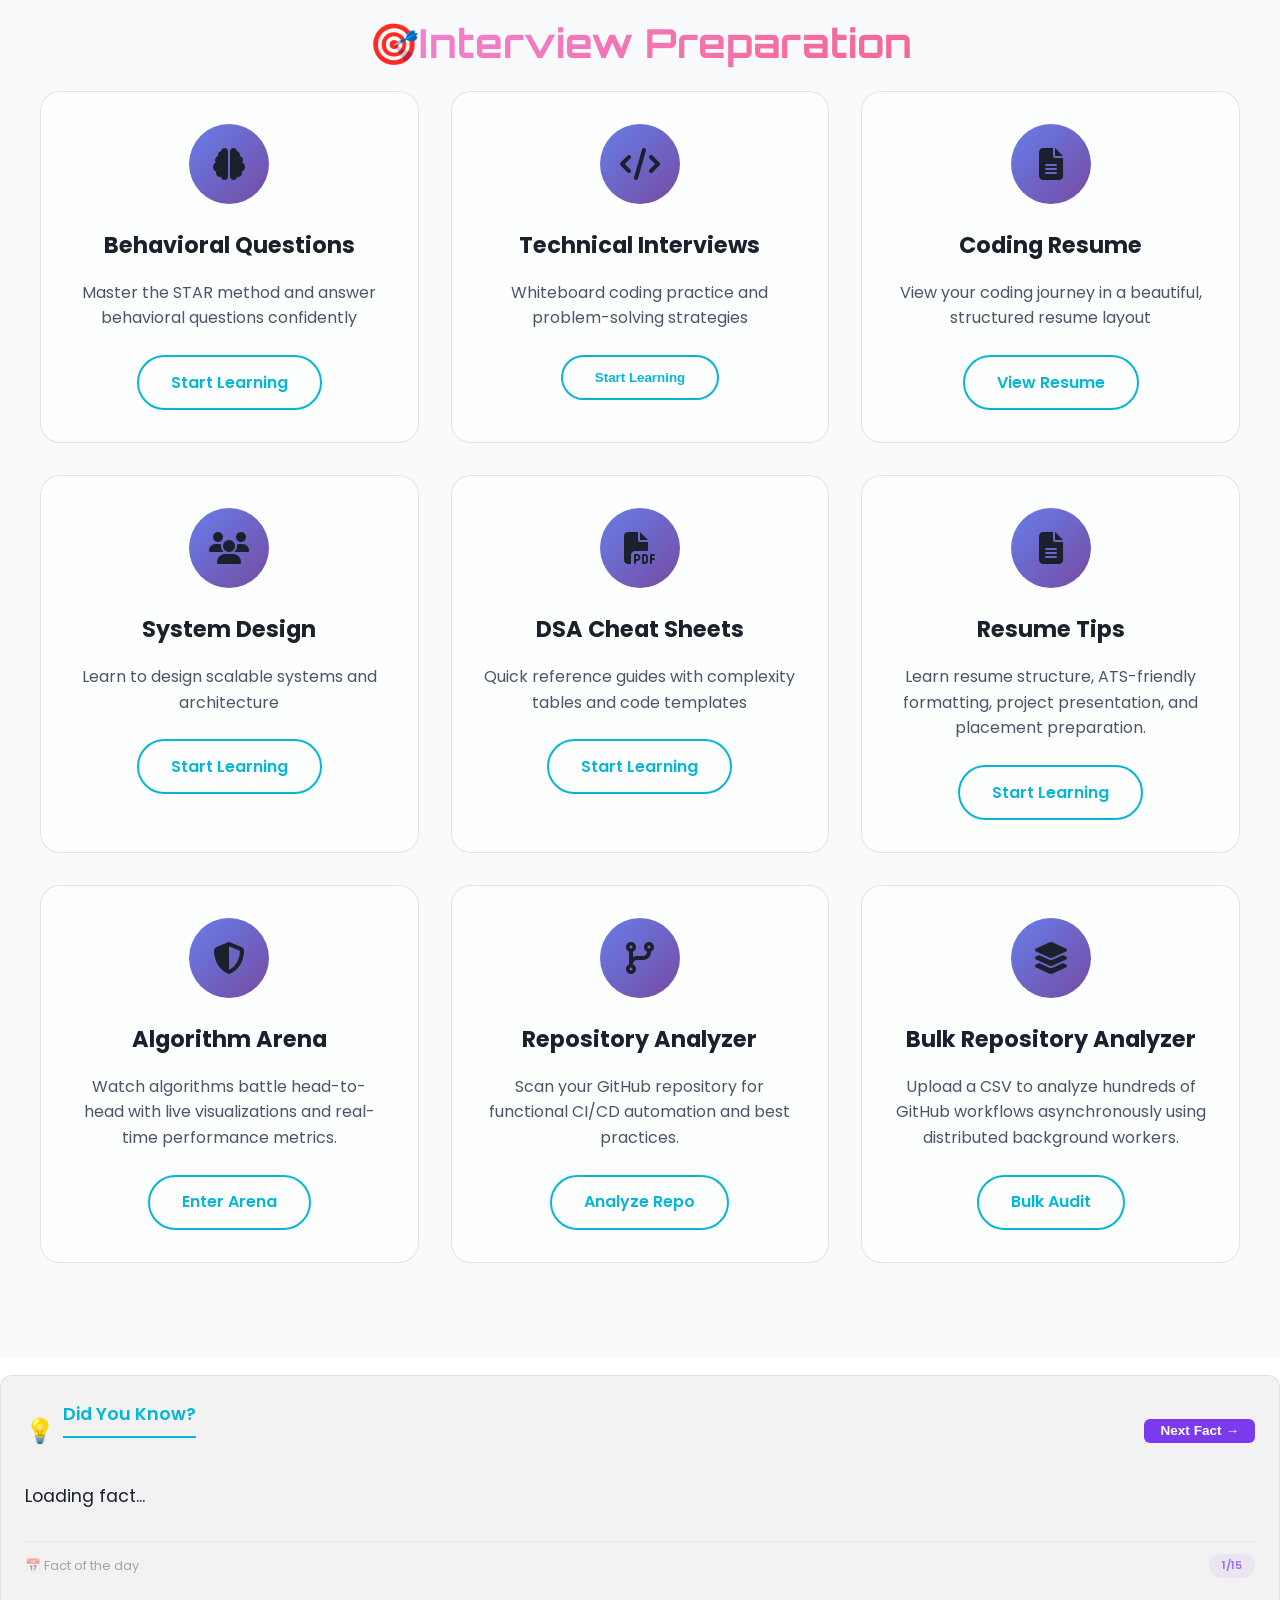
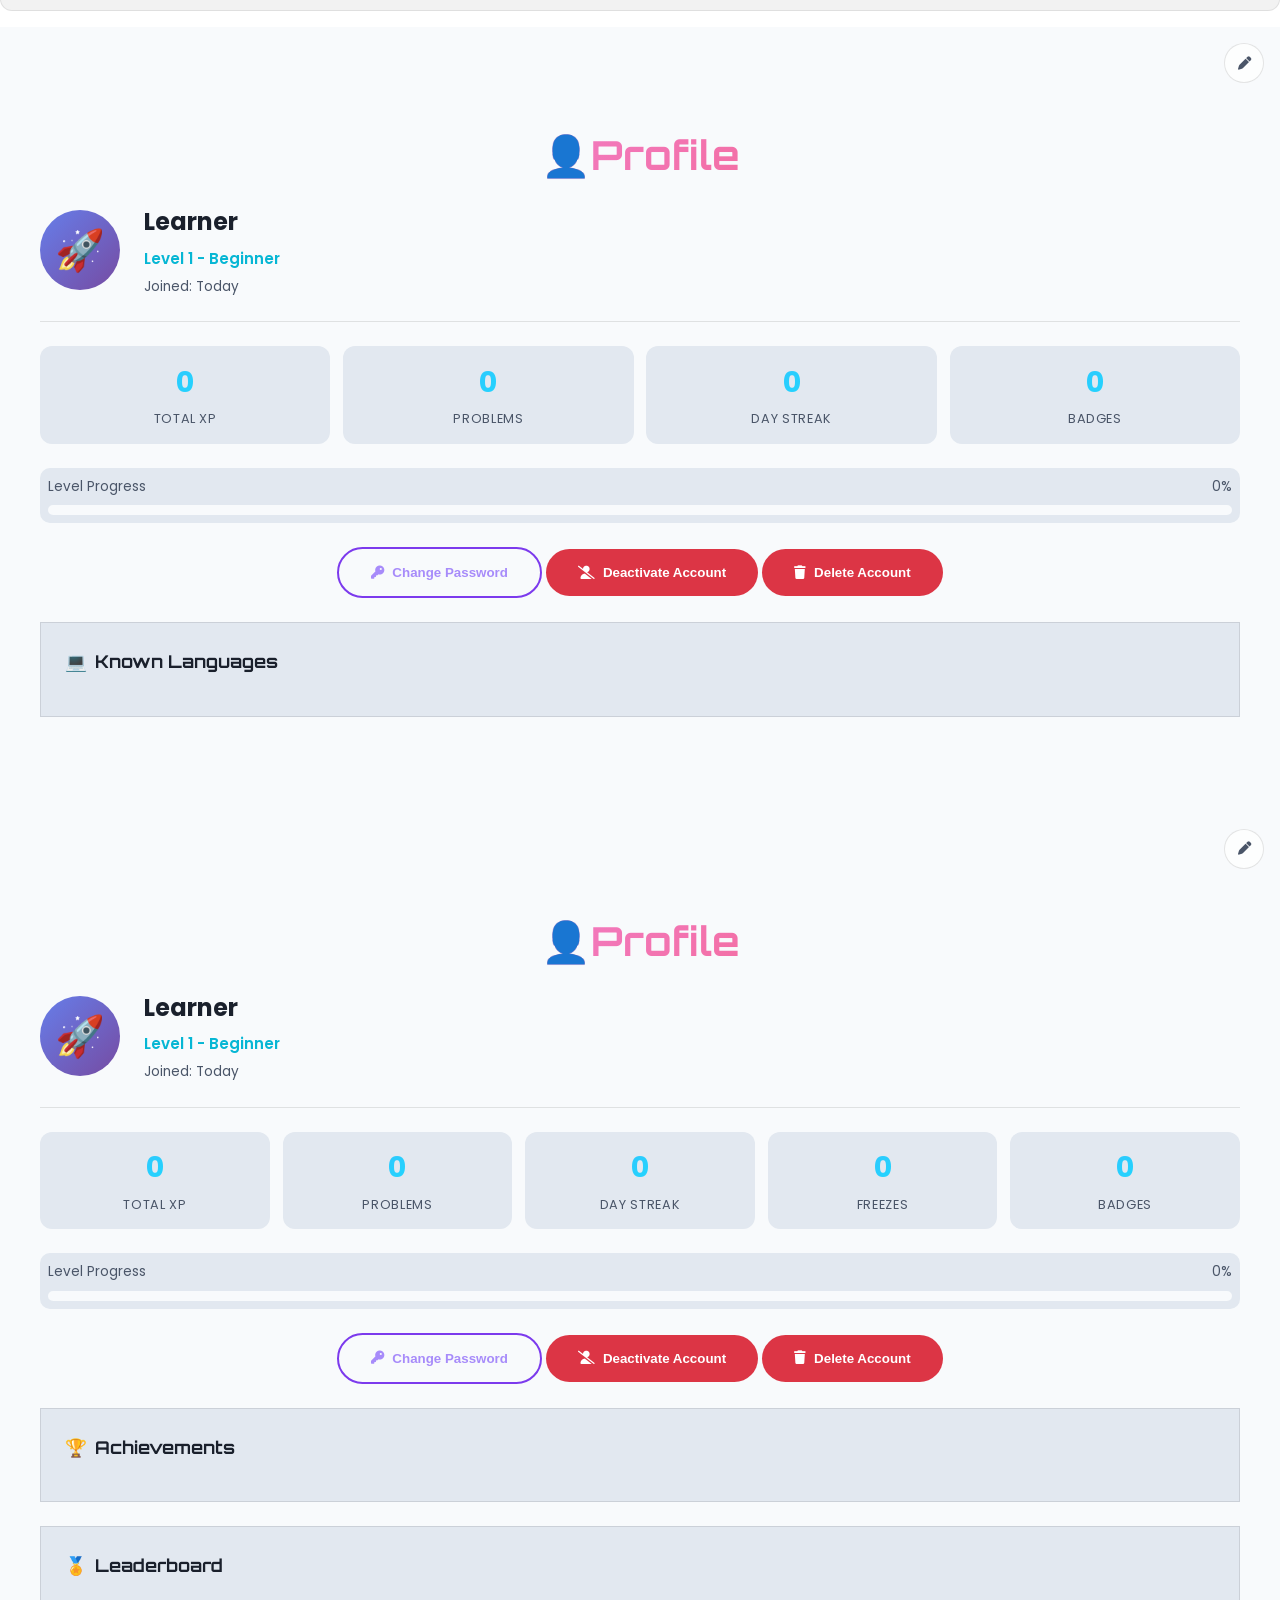
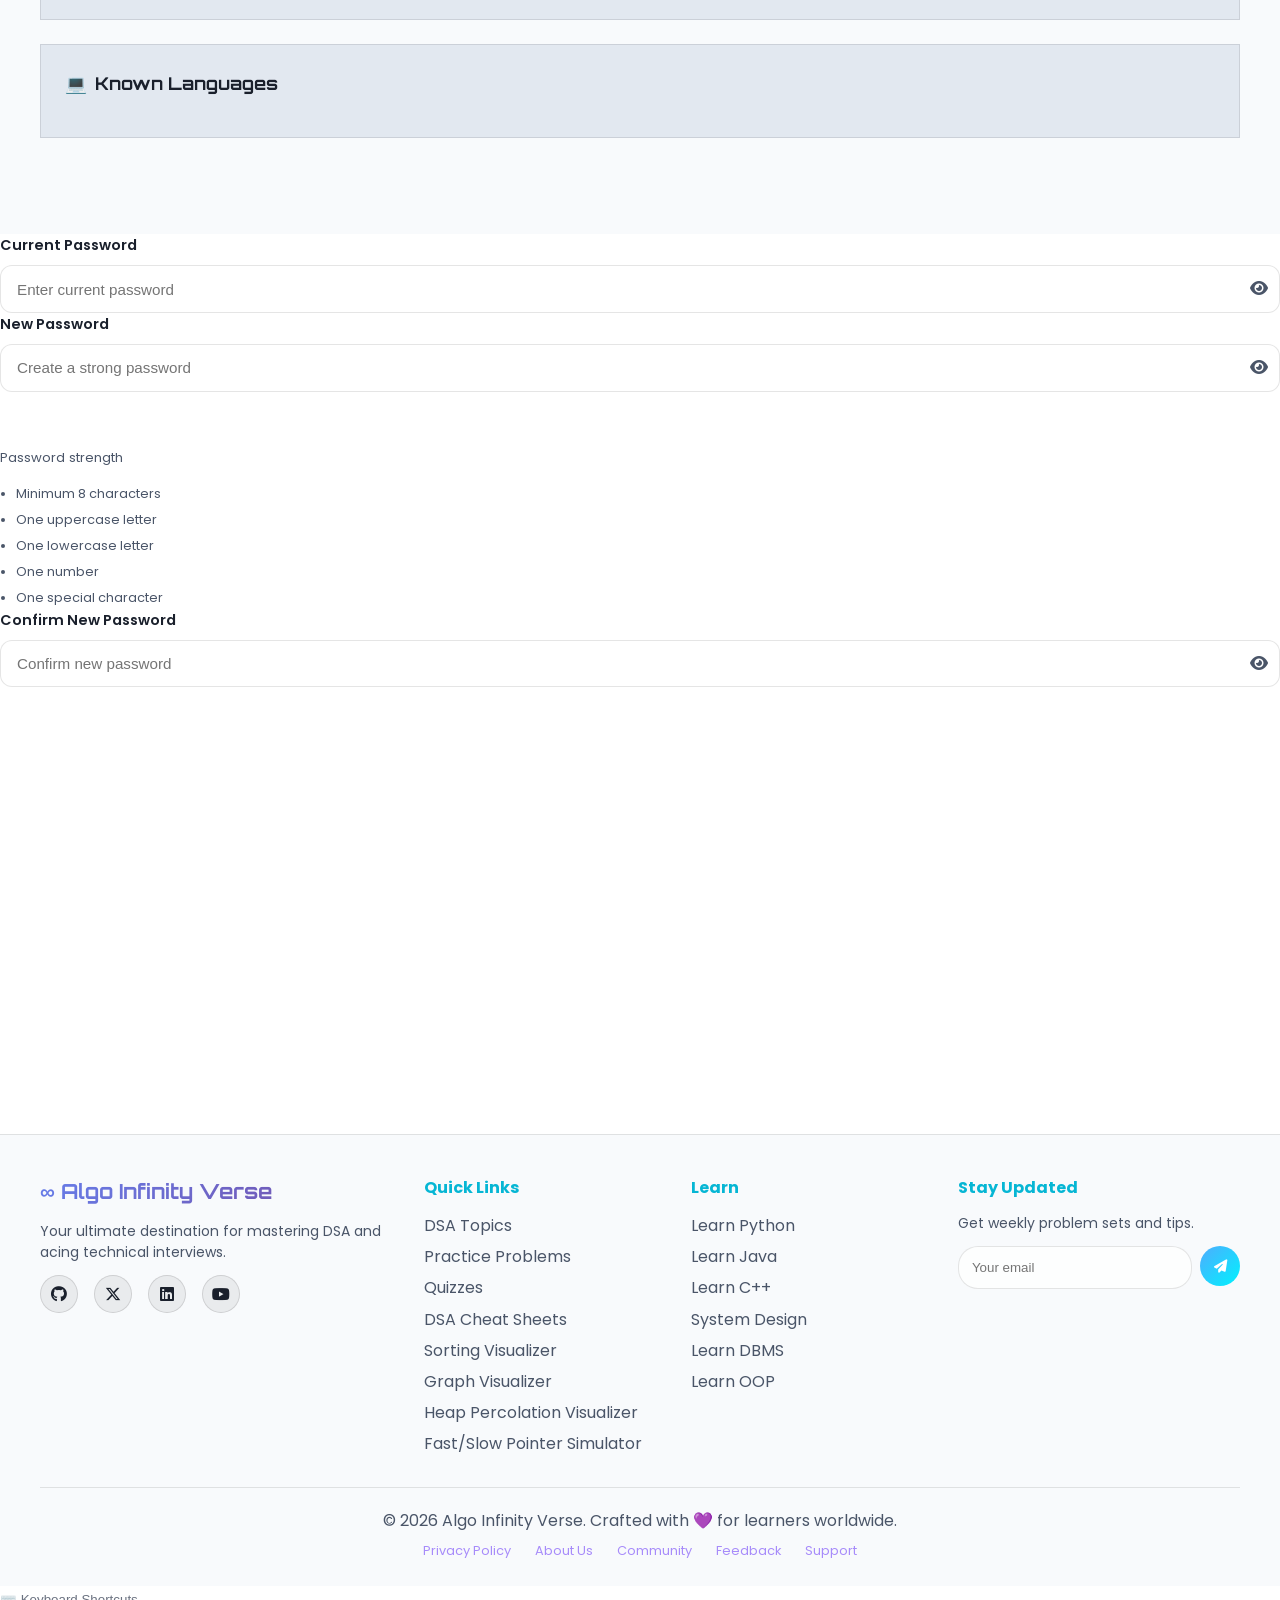
==== commit 111e018a: "Merge branch 'main' into fix/issue-1382-favorites-empty-state" ====
--- a/index.html
+++ b/index.html
@@ -1,49 +1,41 @@
-\<!doctype html>
+<!doctype html>
 <html lang="en">
-  <head>
-    <meta charset="UTF-8" />
-    <meta name="viewport" content="width=device-width, initial-scale=1.0" />
-    <title>Algo Infinity Verse - Master DSA &amp; Crack Interviews</title>
-
-    <!-- SEO / Social metadata -->
-    <meta
-      name="description"
-      content="Algo Infinity Verse is an interactive DSA learning platform — master data structures and algorithms and crack technical interviews with hands-on visualizers, quizzes, and coding practice."
-    />
-
-    <!-- Open Graph -->
-    <meta property="og:type" content="website" />
-    <meta property="og:site_name" content="Algo Infinity Verse" />
-    <meta property="og:title" content="Algo Infinity Verse - Master DSA &amp; Crack Interviews" />
-    <meta
-      property="og:description"
-      content="Master DSA and crack interviews with interactive visualizers, quizzes, and coding practice."
-    />
-    <meta property="og:image" content="/images/banner.png" />
-
-    <!-- Twitter Card -->
-    <meta name="twitter:card" content="summary_large_image" />
-    <meta name="twitter:title" content="Algo Infinity Verse - Master DSA &amp; Crack Interviews" />
-    <meta
-      name="twitter:description"
-      content="Master DSA and crack interviews with interactive visualizers, quizzes, and coding practice."
-    />
-    <meta name="twitter:image" content="/images/banner.png" />
-
-    <link rel="manifest" href="/manifest.json" />
-    <meta name="theme-color" content="#38bdf8" />
-    <link rel="stylesheet" href="styles.css" />
-    <link rel="stylesheet" href="pages/learning/rust-learning.css" />
-    <link
-      href="https://fonts.googleapis.com/css2?family=Orbitron:wght@400;700;900&amp;family=Poppins:wght@300;400;500;600;700&amp;family=Fira+Code:wght@400;500;600&amp;display=swap"
-      rel="stylesheet"
-    />
-    <link
-      rel="stylesheet"
-      href="https://cdnjs.cloudflare.com/ajax/libs/font-awesome/6.4.0/css/all.min.css"
-    />
-    <script src="error-boundary.js"></script>
-    <script type="importmap">
+
+<head>
+  <meta charset="UTF-8" />
+  <meta name="viewport" content="width=device-width, initial-scale=1.0" />
+  <title>Algo Infinity Verse - Master DSA &amp; Crack Interviews</title>
+
+  <!-- SEO / Social metadata -->
+  <meta name="description"
+    content="Algo Infinity Verse is an interactive DSA learning platform — master data structures and algorithms and crack technical interviews with hands-on visualizers, quizzes, and coding practice." />
+
+  <!-- Open Graph -->
+  <meta property="og:type" content="website" />
+  <meta property="og:site_name" content="Algo Infinity Verse" />
+  <meta property="og:title" content="Algo Infinity Verse - Master DSA &amp; Crack Interviews" />
+  <meta property="og:description"
+    content="Master DSA and crack interviews with interactive visualizers, quizzes, and coding practice." />
+  <meta property="og:image" content="/images/banner.png" />
+
+  <!-- Twitter Card -->
+  <meta name="twitter:card" content="summary_large_image" />
+  <meta name="twitter:title" content="Algo Infinity Verse - Master DSA &amp; Crack Interviews" />
+  <meta name="twitter:description"
+    content="Master DSA and crack interviews with interactive visualizers, quizzes, and coding practice." />
+  <meta name="twitter:image" content="/images/banner.png" />
+
+  <link rel="manifest" href="/manifest.json" />
+  <meta name="theme-color" content="#38bdf8" />
+  <link rel="stylesheet" href="styles.css" />
+  <link rel="stylesheet" href="pages/learning/rust-learning.css" />
+  <link
+    href="https://fonts.googleapis.com/css2?family=Orbitron:wght@400;700;900&amp;family=Poppins:wght@300;400;500;600;700&amp;family=Fira+Code:wght@400;500;600&amp;display=swap"
+    rel="stylesheet" />
+  <link rel="stylesheet" href="https://cdnjs.cloudflare.com/ajax/libs/font-awesome/6.4.0/css/all.min.css" />
+  <link rel="stylesheet" href="pages/index/index.css" />
+  <script src="error-boundary.js"></script>
+  <script type="importmap">
     {
       "imports": {
         "firebase/app": "https://www.gstatic.com/firebasejs/11.6.0/firebase-app.js",
@@ -51,196 +43,23 @@
       }
     }
     </script>
-  
-    <!-- Theme Initialization Script -->
-    <script>
-      (function() {
-        try {
-          var storedTheme = localStorage.getItem('theme');
-          var prefersLight = window.matchMedia('(prefers-color-scheme: light)').matches;
-          var theme = storedTheme || (prefersLight ? 'light' : 'dark');
-          if (theme === 'light') {
-            document.documentElement.classList.add('light-mode');
-          } else {
-            document.documentElement.classList.remove('light-mode');
-          }
-        } catch (e) {}
-      })();
-    </script>
-
-    <style>
-      /* Search Autocomplete Styles */
-      .search-wrapper {
-        position: relative;
-        flex: 1;
-        min-width: 200px;
-      }
-
-      .search-bar {
-        display: flex;
-        align-items: center;
-        background: var(--bg-secondary);
-        border: 2px solid var(--border-color);
-        border-radius: 12px;
-        padding: 0 16px;
-        transition: all 0.3s ease;
-        position: relative;
-        z-index: 2;
-      }
-
-      .search-bar:focus-within {
-        border-color: #7c3aed;
-        box-shadow: 0 0 0 3px rgba(124, 58, 237, 0.15);
-      }
-
-      .search-bar i {
-        color: var(--text-secondary);
-        font-size: 1rem;
-        transition: color 0.3s ease;
-      }
-
-      .search-bar:focus-within i {
-        color: #7c3aed;
-      }
-
-      .search-bar input {
-        flex: 1;
-        padding: 12px 12px;
-        border: none;
-        background: transparent;
-        color: var(--text-primary);
-        font-size: 0.95rem;
-        outline: none;
-        width: 100%;
-      }
-
-      .search-bar input::placeholder {
-        color: var(--text-secondary);
-        opacity: 0.7;
-      }
-
-      .clear-search-btn {
-        background: none;
-        border: none;
-        color: var(--text-secondary);
-        cursor: pointer;
-        padding: 4px 8px;
-        border-radius: 6px;
-        font-size: 1rem;
-        transition: all 0.2s ease;
-        opacity: 0;
-        visibility: hidden;
-      }
-
-      .clear-search-btn.visible {
-        opacity: 1;
-        visibility: visible;
-      }
-
-      .clear-search-btn:hover {
-        color: #ef4444;
-        background: rgba(239, 68, 68, 0.1);
-      }
-
-      .search-suggestions {
-        position: absolute;
-        top: calc(100% + 4px);
-        left: 0;
-        right: 0;
-        background: var(--bg-secondary);
-        border: 2px solid var(--border-color);
-        border-radius: 12px;
-        box-shadow: 0 8px 30px rgba(0, 0, 0, 0.12);
-        max-height: 320px;
-        overflow-y: auto;
-        display: none;
-        z-index: 1000;
-        padding: 8px 0;
-      }
-
-      .search-suggestions::-webkit-scrollbar {
-        width: 4px;
-      }
-
-      .search-suggestions::-webkit-scrollbar-track {
-        background: var(--bg-primary);
-        border-radius: 2px;
-      }
-
-      .search-suggestions::-webkit-scrollbar-thumb {
-        background: var(--border-color);
-        border-radius: 2px;
-      }
-
-      .search-suggestions.visible {
-        display: block;
-        animation: suggestionsSlideIn 0.2s ease;
-      }
-
-      @keyframes suggestionsSlideIn {
-        from {
-          opacity: 0;
-          transform: translateY(-8px);
-        }
-        to {
-          opacity: 1;
-          transform: translateY(0);
-        }
-      }
-
-      .suggestion-item {
-        display: flex;
-        align-items: center;
-        gap: 10px;
-        padding: 10px 16px;
-        cursor: pointer;
-        transition: all 0.15s ease;
-        color: var(--text-primary);
-        text-decoration: none;
-      }
-
-      .suggestion-item:hover,
-      .suggestion-item:focus {
-        background: rgba(124, 58, 237, 0.08);
-      }
-
-      .suggestion-item.active {
-        background: rgba(124, 58, 237, 0.12);
-        border-left: 3px solid #7c3aed;
-      }
-
-      .suggestion-icon {
-        font-size: 1rem;
-        flex-shrink: 0;
-        width: 24px;
-        text-align: center;
-      }
-
-      .suggestion-text {
-        flex: 1;
-        font-size: 0.9rem;
-        white-space: nowrap;
-        overflow: hidden;
-        text-overflow: ellipsis;
-      }
-
-      .suggestion-text .highlight {
-        background-color: #fbbf24;
-        color: #1e293b;
-        padding: 0 2px;
-        border-radius: 2px;
-        font-weight: 600;
-      }
-
-      .suggestion-type {
-        font-size: 0.65rem;
-        font-weight: 600;
-        text-transform: uppercase;
-        letter-spacing: 0.5px;
-        padding: 2px 8px;
-        border-radius: 4px;
-        flex-shrink: 0;
-      }
+
+  <!-- Theme Initialization Script -->
+  <script>
+    (function () {
+      try {
+        var storedTheme = localStorage.getItem('theme');
+        var prefersLight = window.matchMedia('(prefers-color-scheme: light)').matches;
+        var theme = storedTheme || (prefersLight ? 'light' : 'dark');
+        if (theme === 'light') {
+          document.documentElement.classList.add('light-mode');
+        } else {
+          document.documentElement.classList.remove('light-mode');
+        }
+      } catch (e) { }
+    })();
+  </script>
+
 
       .suggestion-type.title {
         background: rgba(59, 130, 246, 0.15);
@@ -288,24 +107,89 @@
       }
 
 
-      /* Tag Clickable Styles */
-      .tag {
-        cursor: pointer;
-        transition: all 0.25s ease;
-        user-select: none;
-        position: relative;
-        display: inline-flex;
-        align-items: center;
-        padding: 4px 12px;
-        border-radius: 6px;
-        font-size: 0.75rem;
-        font-weight: 500;
-        background: var(--bg-primary);
+      /* ===== FAVORITES EMPTY STATE ===== */
+      .favorites-empty .empty-state-icon {
+        font-size: 64px;
+        color: #ef4444;
+        display: block;
+        margin-bottom: 16px;
+        animation: heartPulse 1.5s ease-in-out infinite;
+      }
+
+      .favorites-empty h3 {
+        font-size: 1.5rem;
+        font-weight: 700;
+        color: var(--text-primary);
+        margin-bottom: 8px;
+      }
+
+      .favorites-empty p {
+        font-size: 1rem;
         color: var(--text-secondary);
-        border: 1px solid var(--border-color);
-      }
-
-      .tag:hover {
+        margin-bottom: 20px;
+      }
+
+      .favorites-empty .empty-state-actions {
+        display: flex;
+        gap: 12px;
+        justify-content: center;
+        flex-wrap: wrap;
+      }
+
+      .favorites-empty .empty-state-actions .btn {
+        min-width: 160px;
+        justify-content: center;
+      }
+
+      .favorites-empty .btn-primary {
+        background: linear-gradient(135deg, #ef4444, #dc2626);
+      }
+
+      .favorites-empty .btn-primary:hover {
+        box-shadow: 0 4px 20px rgba(239, 68, 68, 0.4);
+      }
+
+      .favorites-empty .btn-secondary {
+        border-color: #ef4444;
+        color: #ef4444;
+      }
+
+      .favorites-empty .btn-secondary:hover {
+        background: rgba(239, 68, 68, 0.1);
+      }
+
+      @keyframes heartPulse {
+        0%, 100% { transform: scale(1); }
+        50% { transform: scale(1.1); }
+      }
+
+      .dark .favorites-empty .btn-secondary {
+        border-color: #f87171;
+        color: #f87171;
+      }
+
+      .dark .favorites-empty .btn-secondary:hover {
+        background: rgba(248, 113, 113, 0.15);
+      }
+
+      @media (max-width: 768px) {
+        .favorites-empty .empty-state-icon {
+          font-size: 48px;
+        }
+        
+        .favorites-empty h3 {
+          font-size: 1.25rem;
+        }
+        
+        .favorites-empty .empty-state-actions {
+          flex-direction: column;
+          align-items: center;
+          width: 100%;
+        }
+        
+        .favorites-empty .empty-state-actions .btn {
+          width: 100%;
+          max-width: 280px;
 
       /* ===== KEYBOARD SHORTCUTS STYLES ===== */
       
@@ -331,56 +215,10 @@
       }
 
       .shortcuts-toggle-btn:hover {
-
         background: var(--primary);
         color: white;
         border-color: var(--primary);
         transform: translateY(-2px);
-
-        box-shadow: 0 4px 12px rgba(124, 58, 237, 0.3);
-      }
-
-      .tag:active {
-        transform: scale(0.95);
-      }
-
-      .tag:focus-visible {
-        outline: 2px solid var(--primary);
-        outline-offset: 2px;
-      }
-
-      .tag::after {
-        content: ' 🔍';
-        opacity: 0;
-        transition: opacity 0.2s ease;
-        font-size: 0.6rem;
-      }
-
-      .tag:hover::after {
-        opacity: 1;
-      }
-
-      .dark .tag {
-        background: #1e293b;
-        border-color: #334155;
-        color: #94a3b8;
-      }
-
-      .dark .tag:hover {
-        background: #7c3aed;
-        color: white;
-        border-color: #7c3aed;
-      }
-
-      @media (max-width: 768px) {
-        .tag {
-          padding: 6px 14px;
-          font-size: 0.8rem;
-          min-height: 32px;
-        }
-        .tag::after {
-          content: '';
-
         box-shadow: 0 8px 24px rgba(124, 58, 237, 0.3);
       }
 
@@ -628,10 +466,23 @@
         
         .shortcuts-table td:first-child {
           min-width: 80px;
+
         }
       }
 
       @media (max-width: 480px) {
+
+        .favorites-empty .empty-state-icon {
+          font-size: 40px;
+        }
+        
+        .favorites-empty h3 {
+          font-size: 1.1rem;
+        }
+        
+        .favorites-empty p {
+          font-size: 0.9rem;
+
         .shortcuts-toggle-btn {
           bottom: 16px;
           left: 16px;
@@ -675,21 +526,16 @@
 
       @media (prefers-reduced-motion: reduce) {
 
-        .tag {
-          transition: none;
-        }
-        .tag:hover {
-          transform: none;
-        }
-        .tag:active {
+        .favorites-empty .empty-state-icon {
+          animation: none;
 
         .shortcuts-toggle-btn {
           transition: none;
         }
         
         .shortcuts-toggle-btn:hover {
-
           transform: none;
+
         }
       }
 
@@ -787,313 +633,217 @@
         }
       }
     </style>
+
 </head>
-  
-  <body data-page="index">
-    <!-- Skip link -->
-    <a href="#main" class="skip-link">Skip to content</a>
-
-    <!-- Offline Status Banner -->
-    <div id="offline-banner" class="offline-banner hidden" aria-live="polite">
-      <i class="fas fa-wifi-slash"></i> You are currently offline. Some features may be limited, but cached content is available.
-    </div>
-
-    <!-- PWA Storage Usage -->
-    <div id="pwa-storage-usage" style="position: fixed; bottom: 10px; left: 10px; background: rgba(16, 23, 42, 0.8); border: 1px solid var(--primary); padding: 5px 10px; border-radius: 6px; font-size: 0.75rem; color: #cbd5e1; z-index: 9999; backdrop-filter: blur(5px);">
-      Checking storage...
-    </div>
-
-    <!-- Loading Screen -->
-    <div id="loading-screen">
-      <div class="loader">
-        <div class="infinity-loader">∞</div>
-        <h2>Algo Infinity Verse</h2>
-        <div class="loading-bar">
-          <div class="loading-progress"></div>
-        </div>
+
+<body data-page="index">
+  <!-- Offline Status Banner -->
+  <div id="offline-banner" class="offline-banner hidden" aria-live="polite">
+    <i class="fas fa-wifi-slash"></i> You are currently offline. Some features may be limited, but cached content is
+    available.
+  </div>
+
+  <!-- PWA Storage Usage -->
+  <div id="pwa-storage-usage"
+    style="position: fixed; bottom: 10px; left: 30px; background: rgba(16, 23, 42, 0.8); border: 1px solid var(--primary); padding: 5px 10px; border-radius: 6px; font-size: 0.75rem; color: #cbd5e1; z-index: 9999; backdrop-filter: blur(5px);">
+    Checking storage...
+  </div>
+
+  <!-- Loading Screen -->
+  <div id="loading-screen">
+    <div class="loader">
+      <div class="infinity-loader">∞</div>
+      <h2>Algo Infinity Verse</h2>
+      <div class="loading-bar">
+        <div class="loading-progress"></div>
       </div>
     </div>
-
-    <!-- Scroll to Top Button -->
-    <button id="scrollTopBtn" aria-label="Scroll to top" class="scroll-top-btn">
-      <i class="fas fa-circle-chevron-up"></i>
-    </button>
-
-    <!-- Back to Top Button -->
-    <button 
-        id="backToTop" 
-        class="back-to-top" 
-        aria-label="Back to top"
-        title="Scroll back to top"
-    >
-        <svg class="progress-ring" viewBox="0 0 44 44" aria-hidden="true">
-            <circle class="progress-ring-bg" cx="22" cy="22" r="20"/>
-            <circle class="progress-ring-fill" cx="22" cy="22" r="20"/>
-        </svg>
-        <i class="fas fa-arrow-up"></i>
-    </button>
-
-    <!-- ===== KEYBOARD SHORTCUTS BUTTON ===== -->
-    <button 
-        id="shortcutsToggle" 
-        class="shortcuts-toggle-btn" 
-        aria-label="Keyboard shortcuts"
-        title="Keyboard Shortcuts (Press ?)"
-    >
-        <i class="fas fa-keyboard"></i>
-        <span>Shortcuts</span>
-        <span class="shortcut-hint">(?)</span>
-    </button>
-
-    <!-- ===== KEYBOARD SHORTCUTS MODAL ===== -->
-    <div 
-        id="shortcutsModal" 
-        class="modal shortcuts-modal" 
-        role="dialog" 
-        aria-modal="true"
-        aria-labelledby="shortcutsModalTitle"
-        style="display: none;"
-    >
-        <div class="modal-content shortcuts-modal-content">
-            <div class="modal-header">
-                <h3 id="shortcutsModalTitle">
-                    <i class="fas fa-keyboard"></i> Keyboard Shortcuts
-                </h3>
-                <button 
-                    class="modal-close" 
-                    id="shortcutsModalClose" 
-                    aria-label="Close shortcuts"
-                >
-                    <i class="fas fa-times"></i>
-                </button>
-            </div>
-            <div class="modal-body">
-                <p class="shortcuts-intro">
-                    Use these keyboard shortcuts to navigate faster and boost your productivity.
-                </p>
-                
-                <div class="shortcuts-grid">
-                    <!-- Navigation Shortcuts -->
-                    <div class="shortcuts-section">
-                        <h4><i class="fas fa-compass"></i> Navigation</h4>
-                        <table class="shortcuts-table">
-                            <tbody>
-                                <tr>
-                                    <td><kbd>Alt</kbd> + <kbd>H</kbd></td>
-                                    <td>Go to Home</td>
-                                </tr>
-                                <tr>
-                                    <td><kbd>Alt</kbd> + <kbd>T</kbd></td>
-                                    <td>Go to Topics</td>
-                                </tr>
-                                <tr>
-                                    <td><kbd>Alt</kbd> + <kbd>P</kbd></td>
-                                    <td>Go to Practice</td>
-                                </tr>
-                                <tr>
-                                    <td><kbd>Alt</kbd> + <kbd>Q</kbd></td>
-                                    <td>Go to Quiz</td>
-                                </tr>
-                                <tr>
-                                    <td><kbd>Alt</kbd> + <kbd>D</kbd></td>
-                                    <td>Go to Dashboard</td>
-                                </tr>
-                            </tbody>
-                        </table>
-                    </div>
-
-                    <!-- Search Shortcuts -->
-                    <div class="shortcuts-section">
-                        <h4><i class="fas fa-search"></i> Search</h4>
-                        <table class="shortcuts-table">
-                            <tbody>
-                                <tr>
-                                    <td><kbd>Ctrl</kbd> + <kbd>K</kbd></td>
-                                    <td>Focus Search</td>
-                                </tr>
-                                <tr>
-                                    <td><kbd>Esc</kbd></td>
-                                    <td>Clear Search / Close Modal</td>
-                                </tr>
-                            </tbody>
-                        </table>
-                    </div>
-
-                    <!-- Editor Shortcuts -->
-                    <div class="shortcuts-section">
-                        <h4><i class="fas fa-code"></i> Code Editor</h4>
-                        <table class="shortcuts-table">
-                            <tbody>
-                                <tr>
-                                    <td><kbd>Ctrl</kbd> + <kbd>Enter</kbd></td>
-                                    <td>Run Code</td>
-                                </tr>
-                                <tr>
-                                    <td><kbd>Ctrl</kbd> + <kbd>S</kbd></td>
-                                    <td>Save/Submit Code</td>
-                                </tr>
-                                <tr>
-                                    <td><kbd>Ctrl</kbd> + <kbd>/</kbd></td>
-                                    <td>Toggle Comment</td>
-                                </tr>
-                                <tr>
-                                    <td><kbd>Ctrl</kbd> + <kbd>Z</kbd></td>
-                                    <td>Undo</td>
-                                </tr>
-                                <tr>
-                                    <td><kbd>Ctrl</kbd> + <kbd>Y</kbd></td>
-                                    <td>Redo</td>
-                                </tr>
-                                <tr>
-                                    <td><kbd>Ctrl</kbd> + <kbd>F</kbd></td>
-                                    <td>Find</td>
-                                </tr>
-                                <tr>
-                                    <td><kbd>Ctrl</kbd> + <kbd>H</kbd></td>
-                                    <td>Replace</td>
-                                </tr>
-                                <tr>
-                                    <td><kbd>Ctrl</kbd> + <kbd>G</kbd></td>
-                                    <td>Go to Line</td>
-                                </tr>
-                            </tbody>
-                        </table>
-                    </div>
-
-                    <!-- General Shortcuts -->
-                    <div class="shortcuts-section">
-                        <h4><i class="fas fa-globe"></i> General</h4>
-                        <table class="shortcuts-table">
-                            <tbody>
-                                <tr>
-                                    <td><kbd>?</kbd></td>
-                                    <td>Open Shortcuts Help</td>
-                                </tr>
-                                <tr>
-                                    <td><kbd>Esc</kbd></td>
-                                    <td>Close Modal / Dialog</td>
-                                </tr>
-                                <tr>
-                                    <td><kbd>Tab</kbd></td>
-                                    <td>Navigate to Next Element</td>
-                                </tr>
-                                <tr>
-                                    <td><kbd>Shift</kbd> + <kbd>Tab</kbd></td>
-                                    <td>Navigate to Previous Element</td>
-                                </tr>
-                            </tbody>
-                        </table>
-                    </div>
-                </div>
-
-                <div class="shortcuts-footer">
-                    <span class="shortcuts-tip">
-                        <i class="fas fa-lightbulb"></i>
-                        Tip: Press <kbd>?</kbd> anytime to open this modal
-                    </span>
-                </div>
-            </div>
-            <div class="modal-footer">
-                <button class="btn btn-secondary" id="shortcutsModalCloseBtn">
-                    Close <kbd>Esc</kbd>
-                </button>
-            </div>
-        </div>
+  </div>
+
+  <!-- Scroll to Top Button -->
+  <button id="scrollTopBtn" aria-label="Scroll to top" class="scroll-top-btn">
+    <i class="fas fa-circle-chevron-up"></i>
+  </button>
+
+  <!-- Back to Top Button -->
+  <button id="backToTop" class="back-to-top" aria-label="Back to top" title="Scroll back to top">
+    <svg class="progress-ring" viewBox="0 0 44 44" aria-hidden="true">
+      <circle class="progress-ring-bg" cx="22" cy="22" r="20" />
+      <circle class="progress-ring-fill" cx="22" cy="22" r="20" />
+    </svg>
+    <i class="fas fa-arrow-up"></i>
+  </button>
+
+  <!-- ===== KEYBOARD SHORTCUTS BUTTON ===== -->
+  <button id="shortcutsToggle" class="shortcuts-toggle-btn" aria-label="Keyboard shortcuts"
+    title="Keyboard Shortcuts (Press ?)">
+    <i class="fas fa-keyboard"></i>
+    <span>Shortcuts</span>
+    <span class="shortcut-hint">(?)</span>
+  </button>
+
+  <!-- ===== KEYBOARD SHORTCUTS MODAL ===== -->
+  <div id="shortcutsModal" class="modal shortcuts-modal" role="dialog" aria-modal="true"
+    aria-labelledby="shortcutsModalTitle" style="display: none;">
+    <div class="modal-content shortcuts-modal-content">
+      <div class="modal-header">
+        <h3 id="shortcutsModalTitle">
+          <i class="fas fa-keyboard"></i> Keyboard Shortcuts
+        </h3>
+        <button class="modal-close" id="shortcutsModalClose" aria-label="Close shortcuts">
+          <i class="fas fa-times"></i>
+        </button>
+      </div>
+      <div class="modal-body">
+        <p class="shortcuts-intro">
+          Use these keyboard shortcuts to navigate faster and boost your productivity.
+        </p>
+
+        <div class="shortcuts-grid">
+          <!-- Navigation Shortcuts -->
+          <div class="shortcuts-section">
+            <h4><i class="fas fa-compass"></i> Navigation</h4>
+            <table class="shortcuts-table">
+              <tbody>
+                <tr>
+                  <td><kbd>Alt</kbd> + <kbd>H</kbd></td>
+                  <td>Go to Home</td>
+                </tr>
+                <tr>
+                  <td><kbd>Alt</kbd> + <kbd>T</kbd></td>
+                  <td>Go to Topics</td>
+                </tr>
+                <tr>
+                  <td><kbd>Alt</kbd> + <kbd>P</kbd></td>
+                  <td>Go to Practice</td>
+                </tr>
+                <tr>
+                  <td><kbd>Alt</kbd> + <kbd>Q</kbd></td>
+                  <td>Go to Quiz</td>
+                </tr>
+                <tr>
+                  <td><kbd>Alt</kbd> + <kbd>D</kbd></td>
+                  <td>Go to Dashboard</td>
+                </tr>
+              </tbody>
+            </table>
+          </div>
+
+          <!-- Search Shortcuts -->
+          <div class="shortcuts-section">
+            <h4><i class="fas fa-search"></i> Search</h4>
+            <table class="shortcuts-table">
+              <tbody>
+                <tr>
+                  <td><kbd>Ctrl</kbd> + <kbd>K</kbd></td>
+                  <td>Focus Search</td>
+                </tr>
+                <tr>
+                  <td><kbd>Esc</kbd></td>
+                  <td>Clear Search / Close Modal</td>
+                </tr>
+              </tbody>
+            </table>
+          </div>
+
+          <!-- Editor Shortcuts -->
+          <div class="shortcuts-section">
+            <h4><i class="fas fa-code"></i> Code Editor</h4>
+            <table class="shortcuts-table">
+              <tbody>
+                <tr>
+                  <td><kbd>Ctrl</kbd> + <kbd>Enter</kbd></td>
+                  <td>Run Code</td>
+                </tr>
+                <tr>
+                  <td><kbd>Ctrl</kbd> + <kbd>S</kbd></td>
+                  <td>Save/Submit Code</td>
+                </tr>
+                <tr>
+                  <td><kbd>Ctrl</kbd> + <kbd>/</kbd></td>
+                  <td>Toggle Comment</td>
+                </tr>
+                <tr>
+                  <td><kbd>Ctrl</kbd> + <kbd>Z</kbd></td>
+                  <td>Undo</td>
+                </tr>
+                <tr>
+                  <td><kbd>Ctrl</kbd> + <kbd>Y</kbd></td>
+                  <td>Redo</td>
+                </tr>
+                <tr>
+                  <td><kbd>Ctrl</kbd> + <kbd>F</kbd></td>
+                  <td>Find</td>
+                </tr>
+                <tr>
+                  <td><kbd>Ctrl</kbd> + <kbd>H</kbd></td>
+                  <td>Replace</td>
+                </tr>
+                <tr>
+                  <td><kbd>Ctrl</kbd> + <kbd>G</kbd></td>
+                  <td>Go to Line</td>
+                </tr>
+              </tbody>
+            </table>
+          </div>
+
+          <!-- General Shortcuts -->
+          <div class="shortcuts-section">
+            <h4><i class="fas fa-globe"></i> General</h4>
+            <table class="shortcuts-table">
+              <tbody>
+                <tr>
+                  <td><kbd>?</kbd></td>
+                  <td>Open Shortcuts Help</td>
+                </tr>
+                <tr>
+                  <td><kbd>Esc</kbd></td>
+                  <td>Close Modal / Dialog</td>
+                </tr>
+                <tr>
+                  <td><kbd>Tab</kbd></td>
+                  <td>Navigate to Next Element</td>
+                </tr>
+                <tr>
+                  <td><kbd>Shift</kbd> + <kbd>Tab</kbd></td>
+                  <td>Navigate to Previous Element</td>
+                </tr>
+              </tbody>
+            </table>
+          </div>
+        </div>
+
+        <div class="shortcuts-footer">
+          <span class="shortcuts-tip">
+            <i class="fas fa-lightbulb"></i>
+            Tip: Press <kbd>?</kbd> anytime to open this modal
+          </span>
+        </div>
+      </div>
+      <div class="modal-footer">
+        <button class="btn btn-secondary" id="shortcutsModalCloseBtn">
+          Close <kbd>Esc</kbd>
+        </button>
+      </div>
     </div>
-
-    <!-- Navigation Bar (loaded from partial) -->
-    <div id="navbar-placeholder"></div>
-
-    <!-- Main content landmark -->
-    <main id="main" tabindex="-1">
+  </div>
+
+  <!-- Navigation Bar (loaded from partial) -->
+  <div id="navbar-placeholder"></div>
+
+  <!-- Main content landmark -->
+  <main id="main" tabindex="-1">
     <!-- Hero Section -->
-    <section id="home" class="hero">
-      <div class="hero-background">
-        <div class="stars"></div>
-        <div class="stars2"></div>
-        <div class="stars3"></div>
-      </div>
-      <div class="hero-content">
-        <h1 class="hero-title">
-          <span class="title-line">Welcome to</span>
-          <span class="main-title gradient-text">Algo Infinity Verse</span>
-          <span class="subtitle">Master DSA &amp; Crack Interviews</span>
-        </h1>
-        <div class="typing-container">
-          <span class="typing-text" id="typingText"></span>
-          <span class="typing-cursor">|</span>
-        </div>
-        <div class="hero-buttons">
-          <a href="#practice" class="btn btn-primary">
-            <i class="fas fa-rocket"></i> Start Practice
-          </a>
-          <a href="#roadmap" class="btn btn-secondary">
-            <i class="fas fa-map"></i> Explore Roadmap
-          </a>
-        </div>
-        <div class="hero-stats">
-          <div class="stat-box big-box">
-            <span class="stat-number" data-target="22">0</span>
-            <span class="stat-label">Problems</span>
-          </div>
-          <div class="stat-box big-box"> 
-            <span class="stat-number" data-target="6">0</span>
-            <span class="stat-label">DSA Topics</span>
-          </div>
-          <div class="stat-box big-box">
-            <span class="stat-number" data-target="60">0</span>
-            <span class="stat-label">Quiz Questions</span>
-          </div>
-        </div>
-      </div>
-      <div class="scroll-indicator">
-        <i class="fas fa-chevron-down"></i>
-      </div>
-    </section>
+    <div id="hero-placeholder"></div>
 
     <!-- Topic of the Day Section -->
-    <section id="topic-of-the-day" class="section totd-section">
-      <div class="container">
-        <div class="totd-card glass-card big-box">
-          <div class="totd-badge">
-            <i class="fas fa-calendar-day"></i>
-            Topic of the Day
-          </div>
-          <div class="totd-content">
-            <div class="totd-icon" id="totdIcon"></div>
-            <div class="totd-info">
-              <h2 class="totd-title" id="totdTitle"></h2>
-              <p class="totd-desc" id="totdDesc"></p>
-              <div class="totd-meta">
-                <span class="totd-difficulty" id="totdDifficulty"></span>
-                <span class="totd-problems" id="totdProblems"></span>
-              </div>
-            </div>
-          </div>
-          <button class="btn btn-primary totd-btn" id="totdBtn">
-            <i class="fas fa-book-open"></i> Learn Now
-          </button>
-        </div>
-      </div>
-    </section>
+    <div id="topic-of-the-day-placeholder"></div>
 
     <!-- DSA Topics Section -->
-    <section id="topics" class="section topics-section">
-      <div class="container">
-        <h2 class="section-title">
-          <span class="title-icon">🧠</span>
-          DSA Topics
-        </h2>
-        <p class="section-subtitle">
-          Master core data structures and algorithms
-        </p>
-        <div class="topics-grid">
-          <!-- Topics will be generated by JavaScript -->
-        </div>
-      </div>
-    </section>
+    <div id="topics-placeholder"></div>
 
     <!-- Practice Problems Section -->
+
     <section id="practice" class="section practice-section">
       <div class="container">
         <h2 class="section-title">
@@ -1179,10 +929,10 @@
           <p id="ai-recommend-status" class="sr-only" aria-live="polite"></p>
         </div>
 
-
-        <!-- Problems Grid - Tags will be rendered with .tag class for clickability -->
-
         <div class="problems-grid"></div>
+
+
+        <!-- Regular Empty State (for search/filter) -->
 
         <div id="emptyState" class="empty-state hidden">
             <i class="fas fa-search"></i>
@@ -1193,7 +943,26 @@
             </button>
         </div>
 
+
+        <!-- Favorites Empty State -->
+        <div id="favoritesEmptyState" class="empty-state hidden favorites-empty">
+            <i class="fas fa-heart empty-state-icon"></i>
+            <h3>No favorites yet</h3>
+            <p>Start favoriting problems you want to practice!</p>
+            <div class="empty-state-actions">
+                <button class="btn btn-primary" id="showAllProblemsBtn">
+                    <i class="fas fa-undo"></i> Show All Problems
+                </button>
+                <button class="btn btn-secondary" id="browseProblemsBtn">
+                    <i class="fas fa-search"></i> Browse Problems
+                </button>
+            </div>
+        </div>
+
+        <!-- Pagination Controls -->
+         <div class="pagination-controls" id="paginationControls">
         <div class="pagination-controls" id="paginationControls">
+
          <button class="pagination-btn" id="prevPageBtn" disabled>
           <i class="fas fa-chevron-left"></i> Previous
          </button>
@@ -1205,848 +974,48 @@
       </div>
     </section>
     
+
+    <div id="practice-placeholder"></div>
+
+
     <!-- DSA Flashcards Revision Section -->
-    <section id="flashcards" class="section flashcards-section">
-      <div class="container">
-        <h2 class="section-title">
-          <span class="title-icon">🗂️</span>
-          DSA Flashcards Revision
-        </h2>
-        <p class="section-subtitle">
-          Reveal answers, navigate cards, and persist your revision progress.
-        </p>
-
-        <div class="flashcards-controls" role="group" aria-label="Flashcard category filters">
-          <button class="filter-btn active" data-flashcards-category="arrays">Arrays</button>
-          <button class="filter-btn" data-flashcards-category="trees">Trees</button>
-          <button class="filter-btn" data-flashcards-category="graphs">Graphs</button>
-          <button class="filter-btn" data-flashcards-category="dp">DP</button>
-        </div>
-
-        <div class="flashcards-shell">
-          <div class="flashcards-header">
-            <div class="flashcards-meta">
-              <div class="flashcards-progress" id="flashcardsProgressText">Reviewed 0 / 0</div>
-              <div class="flashcards-total" id="flashcardsTotalText"></div>
-            </div>
-            <div class="flashcards-nav">
-              <button id="flashcardsPrevBtn" class="pagination-btn" disabled>
-                <i class="fas fa-chevron-left"></i> Prev
-              </button>
-              <button id="flashcardsNextBtn" class="pagination-btn">
-                Next <i class="fas fa-chevron-right"></i>
-              </button>
-            </div>
-          </div>
-
-          <div class="flashcards-stage">
-            <div class="flashcard" id="flashcardRoot" aria-live="polite">
-              <div class="flashcard-inner">
-                <div class="flashcard-face flashcard-front" id="flashcardQuestion"></div>
-                <div class="flashcard-face flashcard-back" id="flashcardAnswer"></div>
-              </div>
-            </div>
-
-            <div class="flashcards-actions">
-              <button id="flashcardsRevealBtn" class="btn btn-primary">
-                <i class="fas fa-eye"></i> Reveal Answer
-              </button>
-              <div class="flashcards-small muted" id="flashcardsSmallHint"></div>
-            </div>
-          </div>
-        </div>
-      </div>
-    </section>
+    <div id="flashcards-placeholder"></div>
 
     <!-- Rust Playground Section -->
-    <section id="rust-playground" class="section rust-playground-section">
-      <div class="container">
-        <div class="rust-hero">
-          <h2 class="section-title">
-            <span class="title-icon">🦀</span>
-            Rust Code Playground
-          </h2>
-          <p class="section-subtitle">
-            Write, compile, and run Rust programs directly in the browser using
-            a sandboxed execution API.
-          </p>
-        </div>
-
-        <div class="rust-playground">
-          <div class="rust-editor-panel">
-            <div class="panel-header">
-              <h2>Editor</h2>
-              <label for="rustExampleSelect" class="visually-hidden"
-                >Choose a Rust example</label
-              >
-              <select id="rustExampleSelect">
-                <option value="hello">Hello World</option>
-                <option value="ownership">Ownership & Borrowing</option>
-                <option value="structs">Structs & Enums</option>
-                <option value="concurrency">Basic Concurrency</option>
-              </select>
-            </div>
-
-            <label for="rustEditor" class="visually-hidden"
-              >Rust code editor</label
-            >
-            <textarea id="rustEditor" spellcheck="false"></textarea>
-
-            <div class="rust-actions">
-              <button id="runRustBtn">Run Code</button>
-              <button id="resetRustBtn">Reset</button>
-              <button id="clearRustOutputBtn">Clear Output</button>
-            </div>
-          </div>
-
-          <div class="rust-output-panel">
-            <h2>Output Console</h2>
-            <pre id="rustOutput">Output will appear here...</pre>
-          </div>
-        </div>
-      </div>
-    </section>
+    <div id="rust-playground-placeholder"></div>
 
     <!-- Quiz Section -->
-    <section id="quiz" class="section quiz-section">
-      <div class="container">
-        <h2 class="section-title">
-          <span class="title-icon">📝</span>
-          Topic Quizzes
-        </h2>
-        <p class="section-subtitle">
-          Test your knowledge with 10 questions per topic
-        </p>
-        <div class="quiz-grid">
-          <!-- Quiz cards will be generated by JavaScript -->
-        </div>
-      </div>
-    </section>
+    <div id="quiz-placeholder"></div>
 
     <!-- Roadmap Section -->
-    <section id="roadmap" class="section roadmap-section">
-      <div class="container">
-        <h2 class="section-title">
-          <span class="title-icon">🛤️</span>
-          Learning Roadmap
-        </h2>
-        
-        <div style="display: flex; justify-content: center; gap: 15px; margin-bottom: 2.5rem; flex-wrap: wrap;">
-            <a href="/pages/learning/algorithm-universe/algorithm-universe.html" class="btn btn-primary" style="display: flex; align-items: center; gap: 8px;">
-                <i class="fas fa-project-diagram" aria-hidden="true"></i> Interactive Universe Map
-            </a>
-            <a href="/pages/tools/personalized-learning-path/personalized-learning-path.html" class="btn btn-secondary" style="display: flex; align-items: center; gap: 8px;">
-                <i class="fas fa-route" aria-hidden="true"></i> Personalized Learning Path
-            </a>
-        </div>
-
-        <div class="roadmap-container">
-          <div class="roadmap-progress">
-            <div class="progress-bar"></div>
-          </div>
-          <div class="roadmap-stages">
-            <div class="stage" data-level="beginner">
-              <div class="stage-marker">
-                <i class="fas fa-seedling"></i>
-              </div>
-              <h3>Beginner</h3>
-              <ul>
-                <li>Basic Programming</li>
-                <li>Arrays & Strings</li>
-                <li>Recursion</li>
-              </ul>
-              <a href="beginner-roadmap.html" class="btn btn-primary">
-                Explore Roadmap
-              </a>
-            </div>
-            <div class="stage" data-level="intermediate">
-              <div class="stage-marker">
-                <i class="fas fa-fire"></i>
-              </div>
-
-              <h3>Intermediate</h3>
-
-              <ul>
-                <li>Trees & Graphs</li>
-                <li>Dynamic Programming</li>
-                <li>Greedy Algorithms</li>
-              </ul>
-
-              <a href="#" class="btn btn-primary roadmap-btn">
-                Explore Roadmap
-              </a>
-            </div>
-            <div class="stage" data-level="advanced">
-              <div class="stage-marker">
-                <i class="fas fa-crown"></i>
-              </div>
-              <h3>Advanced</h3>
-              <ul>
-                <li>System Design</li>
-                <li>Advanced Graphs</li>
-                <li>Competitive Programming</li>
-              </ul>
-              <a href="advanced-roadmap.html" class="btn btn-primary">
-                Explore Roadmap
-              </a>
-            </div>
-          </div>
-        </div>
-
-        <div class="roadmap-controls" style="margin-bottom: 2rem; max-width: 600px; margin-left: auto; margin-right: auto;">
-          <div class="search-bar">
-            <i class="fas fa-search"></i>
-            <input
-              type="text"
-              id="roadmapSearchInput"
-              placeholder="Search algorithms, data structures, or topics..."
-            />
-            <button
-              id="clearRoadmapSearchBtn"
-              class="clear-search-btn"
-              aria-label="Clear search"
-            >
-              &times;
-            </button>
-          </div>
-        </div>
-
-        <div class="roadmap-selector">
-          <button
-            class="roadmap-tab active"
-            data-tab="basic"
-            id="roadmapBasicTab"
-          >
-            <i class="fas fa-seedling"></i> Beginner Roadmap
-          </button>
-          <button
-            class="roadmap-tab"
-            data-tab="advanced"
-            id="roadmapAdvancedTab"
-          >
-            <i class="fas fa-fire"></i> Advanced Roadmap
-          </button>
-          <button
-            class="roadmap-tab"
-            data-tab="overview"
-            id="roadmapOverviewTab"
-          >
-            <i class="fas fa-route"></i> Overall Stages
-          </button>
-        </div>
-
-        <div class="roadmap-container-wrapper">
-          <div class="roadmap-content active" id="basicRoadmapContainer">
-            <div class="roadmap-timeline" id="basicRoadmapTimeline">
-            </div>
-          </div>
-
-          <div class="roadmap-content" id="advancedRoadmapContainer">
-            <div class="roadmap-timeline" id="advancedRoadmapTimeline">
-            </div>
-          </div>
-
-          <div class="roadmap-content" id="overviewRoadmapContainer">
-            <div class="overall-roadmap">
-              <div class="overall-stage">
-                <div class="stage-icon">🌱</div>
-                <h3>Beginner</h3>
-                <p>Build programming fundamentals and problem-solving skills.</p>
-                <div class="topic-list">
-                  <span>Basic Programming</span>
-                  <span>Arrays & Strings</span>
-                  <span>Recursion</span>
-                </div>
-              </div>
-              <div class="road-arrow">
-                <i class="fas fa-arrow-down"></i>
-              </div>
-              <div class="overall-stage">
-                <div class="stage-icon">⚡</div>
-                <h3>Intermediate</h3>
-                <p>Learn core data structures and optimization techniques.</p>
-                <div class="topic-list">
-                  <span>Trees</span>
-                  <span>Graphs</span>
-                  <span>Dynamic Programming</span>
-                </div>
-              </div>
-              <div class="road-arrow">
-                <i class="fas fa-arrow-down"></i>
-              </div>
-              <div class="overall-stage">
-                <div class="stage-icon">🚀</div>
-                <h3>Advanced</h3>
-                <p>Master advanced algorithms and competitive programming.</p>
-                <div class="topic-list">
-                  <span>System Design</span>
-                  <span>Advanced Graphs</span>
-                  <span>Competitive Programming</span>
-                </div>
-              </div>
-              <div class="road-arrow">
-                <i class="fas fa-arrow-down"></i>
-              </div>
-              <div class="overall-stage">
-                <div class="stage-icon">👑</div>
-                <h3>DSA Pro</h3>
-                <p>Achieve mastery in data structures and algorithms through competitive programming, advanced optimization techniques, and interview-level problem solving.</p>
-                <div class="topic-list">
-                  <span>Competitive Programming</span>
-                  <span>Advanced Problem Solving</span>
-                  <span>Interview Mastery</span>
-                  <span>Optimization Techniques</span>
-                </div>
-              </div>
-            </div>
-          </div>
-        </div>
-      </div>
-    </section>
+    <div id="roadmap-placeholder"></div>
 
     <!-- Interview Prep Section -->
-    <section id="interview" class="section interview-section">
-      <div class="container">
-        <h2 class="section-title">
-          <span class="title-icon">🎯</span>
-          Interview Preparation
-        </h2>
-        <div class="interview-grid">
-          <div class="interview-card">
-            <div class="card-icon">
-              <i class="fas fa-brain"></i>
-            </div>
-            <h3>Behavioral Questions</h3>
-            <p>
-              Master the STAR method and answer behavioral questions confidently
-            </p>
-            <a
-              href="behavioral-questions.html"
-              class="card-btn"
-              aria-label="Start learning behavioral questions"
-              style="
-                text-decoration: none;
-                display: inline-block;
-                text-align: center;
-              "
-            >
-              Start Learning
-            </a>
-          </div>
-          <div class="interview-card">
-            <div class="card-icon">
-              <i class="fas fa-code"></i>
-            </div>
-            <h3>Technical Interviews</h3>
-            <p>Whiteboard coding practice and problem-solving strategies</p>
-            <button
-              class="card-btn"
-              data-category="technical"
-              aria-label="Start learning technical interviews"
-            >
-              Start Learning
-            </button>
-          </div>
-          <div class="interview-card">
-            <div class="card-icon">
-              <i class="fas fa-file-alt"></i>
-            </div>
-            <h3>Coding Resume</h3>
-            <p>
-              View your coding journey in a beautiful, structured resume layout
-            </p>
-            <a
-              href="/pages/career/resume/resume.html"
-              class="card-btn"
-              style="
-                text-decoration: none;
-                display: inline-block;
-                text-align: center;
-              "
-            >
-              View Resume
-            </a>
-          </div>
-          <div class="interview-card">
-            <div class="card-icon">
-              <i class="fas fa-users"></i>
-            </div>
-            <h3>System Design</h3>
-            <p>Learn to design scalable systems and architecture</p>
-            <a
-              href="system-design.html"
-              class="card-btn"
-              aria-label="Start learning system design"
-              style="
-                text-decoration: none;
-                display: inline-block;
-                text-align: center;
-              "
-            >
-              Start Learning
-            </a>
-          </div>
-          <div class="interview-card">
-            <div class="card-icon">
-              <i class="fas fa-file-pdf"></i>
-            </div>
-            <h3>DSA Cheat Sheets</h3>
-            <p>
-              Quick reference guides with complexity tables and code templates
-            </p>
-            <a
-              href="cheat-sheets.html"
-              class="card-btn"
-              aria-label="Start learning DSA cheat sheets"
-              style="
-                text-decoration: none;
-                display: inline-block;
-                text-align: center;
-              "
-            >
-              Start Learning
-            </a>
-          </div>
-          <div class="interview-card">
-            <div class="card-icon">
-              <i class="fas fa-file-alt"></i>
-            </div>
-            <h3>Resume Tips</h3>
-            <p>
-              Learn resume structure, ATS-friendly formatting, project
-              presentation, and placement preparation.
-            </p>
-            <a
-              href="resume-tips.html"
-              class="card-btn"
-              aria-label="Start learning resume tips"
-              style="
-                text-decoration: none;
-                display: inline-block;
-                text-align: center;
-              ">
-              Start Learning
-            </a>
-          </div>
-          <div class="interview-card">
-            <div class="card-icon">
-              <i class="fas fa-shield-halved"></i>
-            </div>
-            <h3>Algorithm Arena</h3>
-            <p>Watch algorithms battle head-to-head with live visualizations and real-time performance metrics.</p>
-            <a href="/pages/tools/algorithm-arena/algorithm-arena.html" class="card-btn" aria-label="Enter Algorithm Gladiator Arena"
-              style="text-decoration: none; display: inline-block; text-align: center;">
-              Enter Arena
-            </a>
-          </div>
-          <div class="interview-card">
-            <div class="card-icon">
-              <i class="fas fa-code-branch"></i>
-            </div>
-            <h3>Repository Analyzer</h3>
-            <p>Scan your GitHub repository for functional CI/CD automation and best practices.</p>
-            <a href="/pages/repo-analyzer/repo-analyzer.html" class="card-btn" aria-label="Open Repository Analyzer"
-              style="text-decoration: none; display: inline-block; text-align: center;">
-              Analyze Repo
-            </a>
-          </div>
-          <div class="interview-card">
-            <div class="card-icon">
-                <i class="fas fa-layer-group"></i>
-            </div>
-            <h3>Bulk Repository Analyzer</h3>
-            <p>Upload a CSV to analyze hundreds of GitHub workflows asynchronously using distributed background workers.</p>
-            <a href="/pages/repo-analyzer/bulk-analyzer.html" class="card-btn" aria-label="Open Bulk Analyzer"
-                style="text-decoration: none; display: inline-block; text-align: center;">
-                Bulk Audit
-            </a>
-          </div>
-        </div>
-      </div>
-    </section>
+    <div id="interview-placeholder"></div>
 
     <!-- Dashboard Section -->
-    <section id="dashboard" class="section dashboard-section">
-      <div class="container">
-        <h2 class="section-title">
-          <span class="title-icon">📊</span>
-          Your Dashboard
-        </h2>
-        <div class="dashboard-grid">
-          <!-- Profile Card -->
-          <div class="dashboard-card profile-card">
-            <div class="profile-header">
-              <div class="profile-avatar">
-                <span class="avatar-icon">🚀</span>
-              </div>
-              <div class="profile-info">
-                <h3 id="profileName">Learner</h3>
-                <p class="profile-level" id="profileLevel">
-                  Level 1 - Beginner
-                </p>
-                <p class="profile-join">
-                  Joined: <span id="joinDate">Today</span>
-                </p>
-              </div>
-              <button
-                class="profile-edit-btn"
-                id="profileEditBtn"
-                title="Edit Profile"
-                aria-label="Edit Profile"
-              >
-                <i class="fas fa-pen"></i>
-              </button>
-            </div>
-            <div class="profile-stats">
-              <div class="profile-stat">
-                <span class="profile-stat-value" id="profileTotalXP">0</span>
-                <span class="profile-stat-label">Total XP</span>
-              </div>
-              <div class="profile-stat">
-                <span class="profile-stat-value" id="profileProblems">0</span>
-                <span class="profile-stat-label">Problems</span>
-              </div>
-              <div class="profile-stat">
-                <span class="profile-stat-value" id="profileStreak">0</span>
-                <span class="profile-stat-label">Day Streak</span>
-              </div>
-              <div class="profile-stat">
-                <span class="profile-stat-value" id="profileFreezes">0</span>
-                <span class="profile-stat-label">Freezes</span>
-              </div>
-              <div class="profile-stat">
-                <span class="profile-stat-value" id="profileBadges">0</span>
-                <span class="profile-stat-label">Badges</span>
-              </div>
-            </div>
-            <div class="profile-progress" style="margin-bottom: 1rem">
-              <div class="progress-bar-container">
-                <div class="progress-label">
-                  <span>Level Progress</span>
-                  <span id="profileLevelProgress">0%</span>
-                </div>
-                <div class="progress-bar">
-                  <div
-                    class="progress-fill"
-                    id="profileProgressBarSection"
-                  ></div>
-                </div>
-              </div>
-            </div>
-            <a
-              href="/pages/career/resume/resume.html"
-              class="btn btn-secondary"
-              style="
-                width: 100%;
-                display: flex;
-                justify-content: center;
-                align-items: center;
-                gap: 0.5rem;
-                padding: 0.6rem;
-                font-size: 0.9rem;
-                text-decoration: none;
-              "
-            >
-              <i class="fas fa-file-alt"></i> View Coding Resume
-            </a>
-          </div>
-          <div class="dashboard-card stats-card">
-            <h3>Progress Overview</h3>
-            <div class="stats-grid">
-              <div class="stat-item">
-                <span class="stat-value" id="completedProblems">0</span>
-                <span class="stat-desc">Problems Solved</span>
-              </div>
-              <div class="stat-item">
-                <span class="stat-value" id="currentStreak">0</span>
-                <span class="stat-desc">Day Streak</span>
-              </div>
-              <div class="stat-item">
-                <span class="stat-value" id="currentFreezes">0</span>
-                <span class="stat-desc">Freezes</span>
-              </div>
-              <div class="stat-item">
-                <span class="stat-value" id="totalXP">0</span>
-                <span class="stat-desc">Total XP</span>
-              </div>
-            </div>
-          </div>
-          
-          <div class="dashboard-card activity-feed-card">
-            <div class="card-header-with-actions">
-              <h3><i class="fas fa-clock"></i> Recent Activity</h3>
-              <button id="clearActivityBtn" class="btn-clear-activity" title="Clear all activity">
-                <i class="fas fa-trash-alt"></i>
-              </button>
-            </div>
-            <div class="activity-feed" id="activityFeed">
-              <div class="activity-empty">
-                <i class="fas fa-inbox"></i>
-                <p>No recent activity yet. Start solving problems!</p>
-              </div>
-            </div>
-            <div class="activity-feed-footer">
-              <span id="activityCount">0 activities</span>
-              <button id="viewAllActivityBtn" class="btn-view-all">View All</button>
-            </div>
-          </div>
-
-          <div class="dashboard-card heatmap-card">
-            <h3>Activity Heatmap</h3>
-            <div class="heatmap-legend">
-              <span>Less</span>
-              <div class="legend-swatches">
-                <div class="legend-swatch" data-level="0"></div>
-                <div class="legend-swatch" data-level="1"></div>
-                <div class="legend-swatch" data-level="2"></div>
-                <div class="legend-swatch" data-level="3"></div>
-                <div class="legend-swatch" data-level="4"></div>
-              </div>
-              <span>More</span>
-            </div>
-            <div class="heatmap-container" id="activityHeatmap">
-              <p class="empty-state">
-                No activity data yet. Start solving problems!
-              </p>
-            </div>
-            <div class="heatmap-tooltip" id="heatmapTooltip"></div>
-          </div>
-          <div class="dashboard-card">
-            <h3>Freeze Usage History</h3>
-            <div class="freeze-history-list" id="freezeHistoryList">
-              <p class="empty-state">No freezes used yet.</p>
-            </div>
-          </div>
-          <div class="dashboard-card">
-            <h3>Personalized Recommendations</h3>
-            <div id="recommendationsContainer">
-              <p class="empty-state">Complete a quiz to get recommendations.</p>
-            </div>
-          </div>
-          <div class="dashboard-card">
-            <h3>🕒 Recently Viewed Problems</h3>
-            <div id="recentProblemsList">
-              <p>No recently viewed problems</p>
-            </div>
-          </div>
-          <div class="dashboard-card">
-            <h3>Achievements</h3>
-            <div class="badges-container" id="badgesContainer"></div>
-          </div>
-          <div class="dashboard-card leaderboard-card">
-            <h3>Leaderboard</h3>
-            <div class="leaderboard-list" id="leaderboardList"></div>
-          </div>
-        </div>
-      </div>
-    </section>
+    <div id="dashboard-placeholder"></div>
 
     <!-- Did You Know? Section -->
-    <div class="dashboard-card facts-card">
-      <div class="facts-header">
-        <div class="facts-title">
-          <span class="facts-icon" aria-hidden="true">💡</span>
-          <h3>Did You Know?</h3>
-        </div>
-        <button onclick="showNextFact()" class="facts-btn">
-          Next Fact →
-        </button>
-      </div>
-      <div class="facts-content">
-        <p id="factText" class="fact-text" aria-live="polite" aria-atomic="true">
-          Loading fact...
-        </p>
-        <div class="facts-footer">
-          <span class="facts-date" id="factDate">📅 Fact of the day</span>
-          <span class="facts-counter" id="factCounter">1/15</span>
-        </div>
-      </div>
-    </div>
+    <div id="did-you-know-placeholder"></div>
 
     <!-- Gamification Section -->
-    <section id="gamification" class="section gamification-section">
-      <div class="container">
-        <h2 class="section-title">
-          <span class="title-icon">🎮</span>
-          Gamification
-        </h2>
-        <div class="gamification-grid">
-          <div class="xp-card big-box">
-            <h3>Experience Points</h3>
-            <div class="xp-bar-container">
-              <div class="xp-bar" id="xpBar"></div>
-              <span class="xp-text" id="xpText">0 / 1000 XP</span>
-            </div>
-            <div class="level-info">
-              <span
-                class="level-badge"
-                id="levelBadge"
-                onclick="openGameModal()"
-                style="cursor: pointer"
-                title="Click to play DSA games!"
-              >
-                Level 1 - Beginner
-              </span>
-            </div>
-          </div>
-          <div class="badges-showcase big-box">
-            <h3>Badges</h3>
-            <div class="badges-grid" id="badgesGrid">
-            </div>
-          </div>
-        </div>
-      </div>
-    </section>
+    <div id="gamification-placeholder"></div>
 
     <!-- Game Modal -->
-    <div
-      class="modal game-modal"
-      id="gameModal"
-      role="dialog"
-      aria-modal="true"
-      aria-labelledby="gameModalTitle"
-    >
-      <div class="game-modal-content">
-        <div class="game-modal-header">
-          <h3 id="gameModalTitle">🎮 DSA Game</h3>
-          <button
-            class="modal-close"
-            onclick="closeGameModal()"
-            aria-label="Close game modal"
-          >
-            ×
-          </button>
-        </div>
-        <div class="game-modal-body" id="gameModalBody">
-        </div>
-      </div>
-    </div>
+    <div id="game-modal-placeholder"></div>
 
     <!-- Code Editor Shortcuts Panel -->
-    <div class="shortcuts-panel" id="shortcutsPanel">
-      <div class="shortcuts-title">Keyboard Shortcuts</div>
-      <ul class="shortcuts-list">
-        <li>
-          <span>Run Code</span><span class="shortcut-key">Ctrl+Enter</span>
-        </li>
-        <li><span>Submit</span><span class="shortcut-key">Ctrl+S</span></li>
-        <li>
-          <span>Format Code</span><span class="shortcut-key">Ctrl+Shift+F</span>
-        </li>
-        <li>
-          <span>Toggle Comment</span><span class="shortcut-key">Ctrl+/</span>
-        </li>
-        <li><span>Find</span><span class="shortcut-key">Ctrl+F</span></li>
-        <li><span>Replace</span><span class="shortcut-key">Ctrl+H</span></li>
-        <li><span>Go to Line</span><span class="shortcut-key">Ctrl+G</span></li>
-        <li><span>Undo</span><span class="shortcut-key">Ctrl+Z</span></li>
-        <li><span>Redo</span><span class="shortcut-key">Ctrl+Y</span></li>
-      </ul>
-    </div>
+    <div id="shortcuts-panel-placeholder"></div>
 
     <!-- Topic Modal -->
-    <div class="modal" id="topicModal">
-      <div class="modal-content">
-        <div class="modal-header">
-          <h3 id="modalTitle"></h3>
-          <button class="modal-close" id="modalClose">&times;</button>
-        </div>
-        <div class="modal-body">
-          <div class="topic-theory">
-            <h4>Theory</h4>
-            <div id="modalTheory"></div>
-          </div>
-          <div class="topic-problems">
-            <h4>Sample Problems</h4>
-            <ul id="modalProblems"></ul>
-          </div>
-          <div class="topic-difficulty">
-            <h4>Difficulty Level</h4>
-            <div id="modalDifficulty"></div>
-          </div>
-        </div>
-        <div class="modal-footer">
-          <button class="btn btn-primary" id="startPracticeBtn">
-            Start Practicing
-          </button>
-        </div>
-      </div>
-    </div>
+    <div id="topic-modal-placeholder"></div>
 
     <!-- Roadmap Step Details Modal -->
-    <div class="modal" id="roadmapStepModal">
-      <div class="modal-content roadmap-modal-content">
-        <div class="modal-header">
-          <div class="step-badge-tag" id="roadmapStepBadge">Step 1</div>
-          <h3 id="roadmapStepModalTitle">Introduction to DSA</h3>
-          <button
-            class="modal-close"
-            id="roadmapStepModalClose"
-            aria-label="Close roadmap step modal"
-          >
-            &times;
-          </button>
-        </div>
-        <div class="modal-body">
-          <div class="roadmap-step-theory">
-            <h4><i class="fas fa-book-open"></i> Theory & Key Concepts</h4>
-            <div id="roadmapStepTheoryContent" class="theory-text"></div>
-          </div>
-
-          <div
-            id="roadmapStepComplexitySection"
-            class="roadmap-step-complexity hidden"
-          >
-            <h4><i class="fas fa-table"></i> Complexity Reference</h4>
-            <div class="table-responsive">
-              <table class="complexity-table">
-                <thead>
-                  <tr>
-                    <th>Operation</th>
-                    <th>Time Complexity</th>
-                    <th>Space Complexity</th>
-                  </tr>
-                </thead>
-                <tbody id="roadmapStepComplexityBody"></tbody>
-              </table>
-            </div>
-          </div>
-
-          <div id="roadmapStepQuizSection" class="roadmap-step-quiz hidden">
-            <h4>
-              <i class="fas fa-graduation-cap"></i> Concept Verification Quiz
-            </h4>
-            <p class="quiz-instruction-text">
-              Answer the questions below correctly to complete this step and
-              earn +50 XP!
-            </p>
-            <div id="roadmapStepQuizContent"></div>
-            <button class="btn btn-primary" id="roadmapStepSubmitQuizBtn">
-              Submit Quiz
-            </button>
-          </div>
-
-          <div
-            id="roadmapStepProblemsSection"
-            class="roadmap-step-problems hidden"
-          >
-            <h4><i class="fas fa-code"></i> Curated Coding Practice</h4>
-            <p class="problems-instruction-text">
-              Solve at least one of the coding problems below to complete this
-              step!
-            </p>
-            <ul class="roadmap-problems-list" id="roadmapStepProblemsList"></ul>
-          </div>
-        </div>
-        <div class="modal-footer">
-          <button class="btn btn-secondary" id="roadmapStepModalCloseBtn">
-            Close
-          </button>
-        </div>
-      </div>
-    </div>
+    <div id="roadmap-step-modal-placeholder"></div>
 
     <!-- Quiz Editor Modal -->
+
     <div class="modal quiz-modal" id="quizEditorModal">
       <div class="quiz-modal-content">
         <div id="quizLoadingScreen" class="quiz-loading hidden">
@@ -2186,19 +1155,11 @@
                     <span>Output</span>
                     <i class="fas fa-chevron-down" id="outputToggleIcon"></i>
                   </button>
-
                 </div>
                 <div class="output-content" id="quizOutputContent">
                   <p class="output-placeholder">
                     Run your code to see output...
                   </p>
-
-                  <div class="output-content" id="quizOutputContent">
-                    <p class="output-placeholder">
-                      Run your code to see output...
-                    </p>
-                  </div>
-
                 </div>
               </div>
             </div>
@@ -2207,10 +1168,10 @@
         <div class="quiz-modal-footer">
           <div class="quiz-actions" style="display:flex; justify-content:flex-end; align-items:center; width:100%; gap: 1rem; flex-wrap: wrap;">
             <div style="display:flex; gap:0.5rem; margin-left: auto;">
-              <button class="btn btn-outline" id="quizRunBtn">
+              <button class="btn btn-outline" onclick="runQuizCode()">
                 <i class="fas fa-play"></i> Run
               </button>
-              <button class="btn btn-primary" id="quizSubmitBtn">
+              <button class="btn btn-primary" onclick="submitQuizCode()">
                 <i class="fas fa-paper-plane"></i> Submit
               </button>
             </div>
@@ -2226,128 +1187,17 @@
       </div>
     </div>
 
+    <div id="quiz-editor-modal-placeholder"></div>
+
+
     <!-- Quiz Modal -->
-    <div class="modal quiz-modal" id="quizModal">
-      <div class="quiz-modal-content">
-        <div class="quiz-modal-header">
-          <div class="quiz-problem-info">
-            <span class="quiz-topic-badge" id="topicQuizBadge">Arrays</span>
-            <span class="quiz-difficulty" id="topicQuizDifficulty">Medium</span>
-          </div>
-          <h3 id="topicQuizTitle">Topic Quiz</h3>
-          <button
-            class="modal-close"
-            id="topicQuizModalClose"
-            aria-label="Close quiz modal"
-          >
-            <i class="fas fa-times"></i>
-          </button>
-        </div>
-        <div class="quiz-modal-body">
-          <div class="quiz-layout">
-            <div class="quiz-problem-panel">
-              <div class="quiz-container">
-                <div class="quiz-progress-bar-container">
-                  <div class="quiz-progress-bar" id="topicQuizProgress"></div>
-                </div>
-                <div class="quiz-counter" id="topicQuizCounter">1 / 10</div>
-                <div class="quiz-question" id="topicQuizQuestionText">
-                  Question will appear here
-                </div>
-                <div class="quiz-options" id="topicQuizOptions">
-                </div>
-              </div>
-            </div>
-
-            <div class="quiz-editor-panel">
-              <div class="quiz-info-panel">
-                <h4>Quiz Instructions</h4>
-                <ul>
-                  <li>Select the correct answer for each question</li>
-                  <li>You earn 10 XP per correct answer</li>
-                  <li>Your best score is saved</li>
-                  <li>Retake to improve your score</li>
-                </ul>
-                <div class="quiz-xp-display">
-                  <i class="fas fa-star"></i> 10 XP per correct answer
-                </div>
-              </div>
-            </div>
-          </div>
-        </div>
-        <div class="quiz-modal-footer">
-          <div class="quiz-result hidden" id="topicQuizResult"></div>
-          <div class="quiz-actions">
-            <button class="btn btn-secondary" onclick="closeQuizModal()">
-              Close
-            </button>
-          </div>
-        </div>
-      </div>
-    </div>
+    <div id="quiz-modal-placeholder"></div>
 
     <!-- Profile Edit Modal -->
-    <div class="modal" id="profileEditModal">
-      <div class="modal-content profile-edit-modal">
-        <div class="modal-header">
-          <h3>Edit Profile</h3>
-          <button
-            class="modal-close"
-            id="profileModalClose"
-            aria-label="Close edit profile modal"
-          >
-            &times;
-          </button>
-        </div>
-        <div class="modal-body">
-          <div class="profile-edit-form">
-            <div class="avatar-selector">
-              <h4>Choose Avatar</h4>
-              <div class="avatar-options" id="avatarOptions"></div>
-            </div>
-            <div class="name-editor">
-              <label for="profileNameInput">Display Name</label>
-              <input
-                type="text"
-                id="profileNameInput"
-                placeholder="Enter your name"
-                maxlength="20"
-              />
-            </div>
-            <div class="languages-selector" style="margin-top: 1.5rem;">
-              <h4 style="margin-bottom: 0.5rem;">Programming Languages Known</h4>
-              <div class="languages-edit-options" style="display: flex; gap: 0.75rem; flex-wrap: wrap;">
-                <label class="lang-edit-label" style="display: flex; align-items: center; gap: 0.35rem; cursor: pointer; color: var(--text-light);">
-                  <input type="checkbox" class="lang-edit-checkbox" value="C++" /> C++
-                </label>
-                <label class="lang-edit-label" style="display: flex; align-items: center; gap: 0.35rem; cursor: pointer; color: var(--text-light);">
-                  <input type="checkbox" class="lang-edit-checkbox" value="Java" /> Java
-                </label>
-                <label class="lang-edit-label" style="display: flex; align-items: center; gap: 0.35rem; cursor: pointer; color: var(--text-light);">
-                  <input type="checkbox" class="lang-edit-checkbox" value="Python" /> Python
-                </label>
-                <label class="lang-edit-label" style="display: flex; align-items: center; gap: 0.35rem; cursor: pointer; color: var(--text-light);">
-                  <input type="checkbox" class="lang-edit-checkbox" value="JavaScript" /> JavaScript
-                </label>
-                <label class="lang-edit-label" style="display: flex; align-items: center; gap: 0.35rem; cursor: pointer; color: var(--text-light);">
-                  <input type="checkbox" class="lang-edit-checkbox" value="Rust" /> Rust
-                </label>
-              </div>
-            </div>
-          </div>
-        </div>
-        <div class="modal-footer">
-          <button class="btn btn-secondary" onclick="closeProfileModal()">
-            Cancel
-          </button>
-          <button class="btn btn-primary" onclick="saveProfileChanges()">
-            <i class="fas fa-save"></i> Save Changes
-          </button>
-        </div>
-      </div>
-    </div>
+    <div id="profile-edit-modal-placeholder"></div>
 
     <!-- Profile Section -->
+
     <section id="profile" class="section profile-section">
       <div class="container">
         <h2 class="section-title">
@@ -2443,60 +1293,15 @@
       </div>
     </section>
 
-    <div
-      class="modal"
-      id="notesModal"
-      role="dialog"
-      aria-modal="true"
-      aria-labelledby="notesModalTitle"
-    >
-      <div class="modal-content notes-modal-content">
-        <div class="modal-header">
-          <h3 id="notesModalTitle">Problem Notes</h3>
-          <button
-            class="modal-close"
-            id="notesModalClose"
-            aria-label="Close notes modal"
-          >
-            <i class="fas fa-times"></i>
-          </button>
-        </div>
-        <div class="modal-body">
-          <label for="problemNotesInput">Problem notes</label>
-          <textarea
-            id="problemNotesInput"
-            class="notes-textarea"
-            placeholder="Write your notes, hints, observations, or edge cases here..."
-          ></textarea>
-        </div>
-        <div class="modal-footer">
-          <button class="btn btn-secondary" id="closeNotesBtn">Close</button>
-          <button class="btn btn-primary" id="saveNotesBtn">
-            <i class="fas fa-save"></i> Save Notes
-          </button>
-        </div>
-      </div>
-    </div>
-
-    <div class="modal" id="changePasswordModal">
-      <div class="modal-content">
-        <div class="modal-header">
-          <h3>Change Password</h3>
-          <button
-            class="modal-close"
-            id="changePasswordClose"
-            aria-label="Close"
-          >
-            &times;
-          </button>
-        </div>
-        <div class="modal-body">
-          <div class="profile-edit-form">
-            <div
-              id="changePasswordMessage"
-              class="password-message"
-              role="alert"
-            ></div>
+    <div id="profile-placeholder"></div>
+
+
+    <!-- Notes Modal -->
+    <div id="notes-modal-placeholder"></div>
+
+    <!-- Change Password Modal -->
+    <div id="change-password-modal-placeholder"></div>
+
 
 
             <!-- Current Password -->
@@ -2600,79 +1405,136 @@
           >
             Change Password
           </button>
+
+    <!-- Study Timer Section -->
+    <div id="study-timer-placeholder"></div>
+  </main>
+
+  <!-- Footer -->
+  <div id="footer-placeholder"></div>
+
+  <!-- Auth Gate Modal -->
+  <div class="modal" id="authGateModal" role="dialog" aria-modal="true" aria-labelledby="authGateTitle">
+    <div class="modal-content auth-gate-modal-content">
+      <button class="modal-close" id="authGateModalClose" aria-label="Close">
+        &times;
+      </button>
+      <div class="auth-gate-icon">
+        <div class="auth-gate-lock-ring">
+          <i class="fas fa-lock"></i>
+
         </div>
       </div>
+      <h2 class="auth-gate-title" id="authGateTitle">Sign in to track progress</h2>
+      <p class="auth-gate-subtitle" id="authGateSubtitle">
+        Continue as guest to explore, or sign in to save your progress.
+      </p>
+      <div class="auth-gate-perks">
+        <div class="auth-gate-perk">
+          <i class="fas fa-chart-line"></i> Track your progress &amp; streaks
+        </div>
+        <div class="auth-gate-perk">
+          <i class="fas fa-trophy"></i> Earn XP &amp; unlock badges
+        </div>
+        <div class="auth-gate-perk">
+          <i class="fas fa-users"></i> Join the leaderboard
+        </div>
+      </div>
+      <div class="auth-gate-actions">
+        <a href="login.html" id="authGateLoginBtn" class="btn btn-primary auth-gate-btn">
+          <i class="fas fa-sign-in-alt"></i> Login
+        </a>
+        <a href="signup.html" id="authGateSignupBtn" class="btn btn-secondary auth-gate-btn">
+          <i class="fas fa-user-plus"></i> Sign Up Free
+        </a>
+        <button type="button" id="authGateGuestBtn" class="btn btn-secondary auth-gate-btn">
+          <i class="fas fa-user-astronaut"></i> Continue as Guest
+        </button>
+      </div>
+      <p class="auth-gate-dismiss">
+        <button class="auth-gate-dismiss-btn" id="authGateDismiss">
+          Maybe later
+        </button>
+      </p>
     </div>
-    
-    <section id="study-timer" class="glass-card" style="margin: 20px auto; padding: 20px; text-align: center; max-width: 600px; border-radius: 12px; background: rgba(255, 255, 255, 0.05); border: 1px solid rgba(255, 255, 255, 0.1);">
-      <h3 style="margin-bottom: 15px; color: var(--text-primary);">Focus Mode</h3>
-      <div class="timer-display" id="timer-display" role="timer" aria-live="polite" aria-atomic="true" aria-label="Focus session time remaining" style="font-size: 2.5rem; font-weight: bold; margin-bottom: 15px;">25:00</div>
-      <div class="timer-controls" style="display: flex; gap: 10px; justify-content: center;">
-        <button id="start-btn" class="btn btn-primary">Start</button>
-        <button id="pause-btn" class="btn btn-secondary">Pause</button>
-        <button id="reset-btn" class="btn btn-secondary">Reset</button>
-      </div>
-    </section>
-    </main>
-
-    <!-- Footer -->
-    <div id="footer-placeholder"></div>
-
-    <!-- Auth Gate Modal -->
-    <div
-      class="modal"
-      id="authGateModal"
-      role="dialog"
-      aria-modal="true"
-      aria-labelledby="authGateTitle"
-    >
-      <div class="modal-content auth-gate-modal-content">
-        <button class="modal-close" id="authGateModalClose" aria-label="Close">
-          &times;
-        </button>
-        <div class="auth-gate-icon">
-          <div class="auth-gate-lock-ring">
-            <i class="fas fa-lock"></i>
-          </div>
-        </div>
-        <h2 class="auth-gate-title" id="authGateTitle">Login Required</h2>
-        <p class="auth-gate-subtitle" id="authGateSubtitle">
-          Sign in to unlock this feature and track your progress.
-        </p>
-        <div class="auth-gate-perks">
-          <div class="auth-gate-perk">
-            <i class="fas fa-chart-line"></i> Track your progress &amp; streaks
-          </div>
-          <div class="auth-gate-perk">
-            <i class="fas fa-trophy"></i> Earn XP &amp; unlock badges
-          </div>
-          <div class="auth-gate-perk">
-            <i class="fas fa-users"></i> Join the leaderboard
-          </div>
-        </div>
-        <div class="auth-gate-actions">
-          <a
-            href="login.html"
-            id="authGateLoginBtn"
-            class="btn btn-primary auth-gate-btn"
-          >
-            <i class="fas fa-sign-in-alt"></i> Login
-          </a>
-          <a
-            href="signup.html"
-            id="authGateSignupBtn"
-            class="btn btn-secondary auth-gate-btn"
-          >
-            <i class="fas fa-user-plus"></i> Sign Up Free
-          </a>
-        </div>
-        <p class="auth-gate-dismiss">
-          <button class="auth-gate-dismiss-btn" id="authGateDismiss">
-            Maybe later
-          </button>
-        </p>
-      </div>
-    </div>
+  </div>
+
+  <!-- Data files (plain scripts, globals) -->
+  <script src="data/quiz-questions.js"></script>
+  <script src="data/dsa-topics.js"></script>
+  <script src="data/practice-problems.js"></script>
+  <script src="data/daily-challenges.js"></script>
+  <script src="data/chatbot-responses.js"></script>
+  <script src="data/roadmap-steps.js"></script>
+  <script src="data/profile-avatars.js"></script>
+  <script src="data/facts.js"></script>
+  <script src="data/personality-questions.js"></script>
+  <script src="data/revision-intervals.js"></script>
+  <script src="data/filters.js"></script>
+  <script src="data/levels.js"></script>
+
+  <!-- Utility modules (plain scripts, globals) -->
+  <script src="modules/abortManager.js"></script>
+  <script src="modules/cacheManager.js"></script>
+  <script src="modules/userProgress.js"></script>
+  <script src="modules/spaced-repetition.js"></script>
+  <script src="modules/utils.js"></script>
+
+  <script src="/pages/learning/rust-learning.js"></script>
+  <script type="module" src="./modules/firebase-client.js"></script>
+  <script src="interceptors.js"></script>
+  <script src="auth.js"></script>
+  <script src="utils/virtualList.js"></script>
+  <script src="utils/navigationManager.js"></script>
+  <script src="timer.js"></script>
+  <script src="/socket.io/socket.io.js"></script>
+  <script src="utils/searchEngine.js"></script>
+  <script type="module" src="modules/domSanitizer.js"></script>
+  <script src="theme.js"></script>
+  <script src="auth-gate.js"></script>
+  <script src="/scripts/lazy-load.js" defer></script>
+
+  <!-- Feature modules orchestrator (ES module) -->
+  <script type="module" src="modules/init.js"></script>
+
+  <script>
+    (async function() {
+      const partials = [
+        loadPartial("navbar-placeholder", "/partials/navbar.html"),
+        loadPartial("hero-placeholder", "/partials/hero.html"),
+        loadPartial("topic-of-the-day-placeholder", "/partials/topic-of-the-day.html"),
+        loadPartial("topics-placeholder", "/partials/topics.html"),
+        loadPartial("practice-placeholder", "/partials/practice.html"),
+        loadPartial("flashcards-placeholder", "/partials/flashcards.html"),
+        loadPartial("rust-playground-placeholder", "/partials/rust-playground.html"),
+        loadPartial("quiz-placeholder", "/partials/quiz.html"),
+        loadPartial("roadmap-placeholder", "/partials/roadmap.html"),
+        loadPartial("interview-placeholder", "/partials/interview.html"),
+        loadPartial("dashboard-placeholder", "/partials/dashboard.html"),
+        loadPartial("did-you-know-placeholder", "/partials/did-you-know.html"),
+        loadPartial("gamification-placeholder", "/partials/gamification.html"),
+        loadPartial("game-modal-placeholder", "/partials/game-modal.html"),
+        loadPartial("shortcuts-panel-placeholder", "/partials/shortcuts-panel.html"),
+        loadPartial("topic-modal-placeholder", "/partials/topic-modal.html"),
+        loadPartial("roadmap-step-modal-placeholder", "/partials/roadmap-step-modal.html"),
+        loadPartial("quiz-editor-modal-placeholder", "/partials/quiz-editor-modal.html"),
+        loadPartial("quiz-modal-placeholder", "/partials/quiz-modal.html"),
+        loadPartial("profile-edit-modal-placeholder", "/partials/profile-edit-modal.html"),
+        loadPartial("profile-placeholder", "/partials/profile.html"),
+        loadPartial("notes-modal-placeholder", "/partials/notes-modal.html"),
+        loadPartial("change-password-modal-placeholder", "/partials/change-password-modal.html"),
+        loadPartial("study-timer-placeholder", "/partials/study-timer.html"),
+        loadPartial("footer-placeholder", "/partials/footer.html")
+      ];
+      await Promise.all(partials);
+      window.partialsLoadedFlag = true;
+      document.dispatchEvent(new Event('partialsLoaded'));
+    })();
+  </script>
+
+
+</body>
+
 
     <script src="/pages/learning/rust-learning.js"></script>
     <script type="module" src="./modules/firebase-client.js"></script>
@@ -2713,7 +1575,6 @@
       </div>
     </div>
 
-
     <!-- Footer Shortcut Trigger -->
     <footer>
       <button onclick="openShortcutModal()" style="background:none; border:none; color:#6b7280; cursor:pointer; text-decoration:underline;">
@@ -2721,4 +1582,5 @@
       </button>
     </footer>
   </body>
+
 </html>
--- a/styles.css
+++ b/styles.css
@@ -1160,6 +1160,17 @@
   border-color: var(--primary);
 }
 
+.nav-auth-guest {
+  border-color: rgba(108, 92, 231, 0.4);
+  background: rgba(108, 92, 231, 0.1);
+}
+
+.nav-auth-guest:hover {
+  border-color: #6c5ce7;
+  background: #6c5ce7;
+  color: var(--text-primary);
+}
+
 .nav-cta {
   margin-left: 0.75rem;
   padding-left: 0.75rem;
@@ -2228,12 +2239,19 @@
 /* ===== RECENTLY VIEWED PROBLEMS ===== */
 
 .recent-problem {
+  display: block;
+  width: 100%;
   padding: 10px 12px;
   margin: 8px 0;
+  border: 0;
   border-radius: 8px;
   cursor: pointer;
   background: rgba(255, 255, 255, 0.05);
+  color: var(--text-primary);
+  font: inherit;
+  text-align: left;
   transition: all 0.3s ease;
+  overflow-wrap: anywhere;
 }
 
 .recent-problem:hover {
@@ -2242,6 +2260,40 @@
 
 .recent-problem:not(:last-child) {
   border-bottom: 1px solid rgba(255, 255, 255, 0.1);
+}
+
+.recommendation-item {
+  display: grid;
+  gap: 0.25rem;
+  width: 100%;
+  padding: 0.75rem 0.85rem;
+  margin: 0.5rem 0;
+  border: 1px solid transparent;
+  border-radius: 8px;
+  background: rgba(255, 255, 255, 0.05);
+  color: var(--text-primary);
+  font: inherit;
+  text-align: left;
+  cursor: pointer;
+  transition: border-color 0.2s ease, background 0.2s ease, transform 0.2s ease;
+}
+
+.recommendation-item:hover,
+.recommendation-item:focus-visible {
+  border-color: var(--accent);
+  background: rgba(0, 210, 255, 0.08);
+  transform: translateX(4px);
+}
+
+.recommendation-item span,
+.recommendation-item small {
+  min-width: 0;
+  overflow-wrap: anywhere;
+}
+
+.recommendation-item small {
+  color: var(--text-secondary);
+  text-transform: capitalize;
 }
 
 .problem-card:hover {
@@ -3175,6 +3227,16 @@
   align-items: center;
   justify-content: center;
   flex: 0 0 auto;
+  overflow: hidden;
+  line-height: 1;
+}
+
+.leader-avatar img {
+  width: 100%;
+  height: 100%;
+  border-radius: 50%;
+  object-fit: cover;
+  display: block;
 }
 
 .leader-name {
@@ -3185,7 +3247,9 @@
 }
 
 .leaderboard-item {
-  flex-wrap: wrap;
+  display: grid;
+  grid-template-columns: minmax(2.2rem, auto) 2rem minmax(0, 1fr) auto;
+  min-width: 0;
 }
 
 .leader-xp {
@@ -3208,16 +3272,67 @@
   color: var(--accent);
 }
 
+.activity-feed {
+  display: grid;
+  gap: 0.6rem;
+}
+
+.activity-feed-item {
+  display: grid;
+  grid-template-columns: 1.6rem minmax(0, 1fr) auto;
+  align-items: center;
+  gap: 0.65rem;
+  padding: 0.65rem 0.75rem;
+  border-radius: 8px;
+  background: rgba(255, 255, 255, 0.05);
+}
+
+.activity-feed-icon {
+  line-height: 1;
+  text-align: center;
+}
+
+.activity-feed-text {
+  min-width: 0;
+  overflow-wrap: anywhere;
+}
+
+.activity-feed-time {
+  color: var(--text-secondary);
+  font-size: 0.75rem;
+  white-space: nowrap;
+}
+
+.activity-empty {
+  display: grid;
+  place-items: center;
+  gap: 0.4rem;
+  min-height: 120px;
+  color: var(--text-secondary);
+  text-align: center;
+}
+
+.activity-feed-footer {
+  display: flex;
+  align-items: center;
+  justify-content: space-between;
+  gap: 0.75rem;
+  margin-top: 0.85rem;
+  color: var(--text-secondary);
+  font-size: 0.9rem;
+}
+
 .badges-container,
 .badges-grid {
-  display: flex;
-  flex-wrap: wrap;
+  display: grid;
+  grid-template-columns: repeat(auto-fit, minmax(64px, 1fr));
   gap: 1rem;
+  align-items: start;
 }
 
 .badge {
-  width: 70px;
-  height: 70px;
+  width: clamp(56px, 100%, 70px);
+  aspect-ratio: 1;
   border-radius: 50%;
   background: var(--gradient-2);
   display: flex;
@@ -3227,6 +3342,7 @@
   position: relative;
   cursor: pointer;
   transition: transform 0.3s ease;
+  justify-self: center;
 }
 
 .badge:hover {
@@ -3240,7 +3356,7 @@
 
 .badge-tooltip {
   position: absolute;
-  bottom: -5px;
+  bottom: calc(100% + 0.5rem);
   left: 50%;
   transform: translateX(-50%);
   background: var(--dark-card);
@@ -3249,11 +3365,13 @@
   font-size: 0.75rem;
   white-space: normal;
   text-align: center;
-  width: min(220px, max-content);
+  width: max-content;
+  max-width: min(220px, 70vw);
   line-height: 1.3;
   opacity: 0;
   pointer-events: none;
   transition: opacity 0.3s ease;
+  z-index: 5;
 }
 
 .badge:hover .badge-tooltip,
@@ -8867,6 +8985,50 @@
   flex-shrink: 0;
 }
 
+.guest-btn {
+  display: flex;
+  align-items: center;
+  justify-content: center;
+  gap: 0.75rem;
+  width: 100%;
+  padding: 0.65rem 1.5rem;
+  border: 1px solid rgba(255, 255, 255, 0.2);
+  border-radius: 12px;
+  background: rgba(255, 255, 255, 0.05);
+  color: #fff;
+  font-family: inherit;
+  font-size: 0.95rem;
+  font-weight: 500;
+  cursor: pointer;
+  transition: all 0.2s ease;
+}
+
+.guest-btn:hover {
+  background: rgba(255, 255, 255, 0.1);
+  border-color: #6c5ce7;
+}
+
+.guest-btn:focus-visible {
+  outline: 2px solid #6c5ce7;
+  outline-offset: 2px;
+}
+
+.guest-btn[data-loading="true"] {
+  opacity: 0.7;
+  pointer-events: none;
+}
+
+[data-theme="light"] .guest-btn {
+  border-color: rgba(0, 0, 0, 0.2);
+  background: rgba(0, 0, 0, 0.03);
+  color: #1a1a2e;
+}
+
+[data-theme="light"] .guest-btn:hover {
+  background: rgba(0, 0, 0, 0.06);
+  border-color: #6c5ce7;
+}
+
 [data-theme="light"] .google-btn {
   border-color: rgba(0, 0, 0, 0.2);
   background: rgba(0, 0, 0, 0.03);
@@ -9895,6 +10057,73 @@
     }
   }
 }
+
+
+/* ===== FAVORITES EMPTY STATE ===== */
+
+.favorites-empty .empty-state-icon {
+  font-size: 64px;
+  color: #ef4444;
+  display: block;
+  margin-bottom: 16px;
+  animation: heartPulse 1.5s ease-in-out infinite;
+}
+
+.favorites-empty h3 {
+  font-size: 1.5rem;
+  font-weight: 700;
+  color: var(--text-primary);
+  margin-bottom: 8px;
+}
+
+.favorites-empty p {
+  font-size: 1rem;
+  color: var(--text-secondary);
+  margin-bottom: 20px;
+}
+
+.favorites-empty .empty-state-actions {
+  display: flex;
+  gap: 12px;
+  justify-content: center;
+  flex-wrap: wrap;
+}
+
+.favorites-empty .empty-state-actions .btn {
+  min-width: 160px;
+  justify-content: center;
+}
+
+.favorites-empty .btn-primary {
+  background: linear-gradient(135deg, #ef4444, #dc2626);
+}
+
+.favorites-empty .btn-primary:hover {
+  box-shadow: 0 4px 20px rgba(239, 68, 68, 0.4);
+}
+
+.favorites-empty .btn-secondary {
+  border-color: #ef4444;
+  color: #ef4444;
+}
+
+.favorites-empty .btn-secondary:hover {
+  background: rgba(239, 68, 68, 0.1);
+}
+
+@keyframes heartPulse {
+  0%, 100% { transform: scale(1); }
+  50% { transform: scale(1.1); }
+}
+
+/* Dark Theme */
+.dark .favorites-empty .btn-secondary {
+  border-color: #f87171;
+  color: #f87171;
+}
+
+.dark .favorites-empty .btn-secondary:hover {
+  background: rgba(248, 113, 113, 0.15);
 
 
 /* ===== QUIZ TIMER STYLES ===== */
@@ -10196,6 +10425,7 @@
 .tag:hover {
 
 
+
 /* ===== KEYBOARD SHORTCUTS ===== */
 
 /* Shortcuts Toggle Button */
@@ -10406,8 +10636,9 @@
 /* Shortcuts Modal */
 .shortcuts-modal .modal-content {
     max-width: 700px;
-    max-height: 85vh;
+    max-height: calc(100vh - 120px);
     overflow-y: auto;
+    margin-top: 70px;
 }
 
 .shortcuts-modal-content {
@@ -10580,10 +10811,45 @@
     background: #1e293b;
     border-color: #334155;
     color: #f1f5f9;
+
 }
 
 /* Mobile Responsive */
 @media (max-width: 768px) {
+
+  .favorites-empty .empty-state-icon {
+    font-size: 48px;
+  }
+  
+  .favorites-empty h3 {
+    font-size: 1.25rem;
+  }
+  
+  .favorites-empty .empty-state-actions {
+    flex-direction: column;
+    align-items: center;
+    width: 100%;
+  }
+  
+  .favorites-empty .empty-state-actions .btn {
+    width: 100%;
+    max-width: 280px;
+  }
+}
+
+@media (max-width: 480px) {
+  .favorites-empty .empty-state-icon {
+    font-size: 40px;
+  }
+  
+  .favorites-empty h3 {
+    font-size: 1.1rem;
+  }
+  
+  .favorites-empty p {
+    font-size: 0.9rem;
+  }
+
     .shortcuts-toggle-btn {
         bottom: 20px;
         left: 20px;
@@ -10660,10 +10926,16 @@
         font-size: 0.65rem;
         padding: 1px 5px;
     }
+
 }
 
 /* Reduced Motion */
 @media (prefers-reduced-motion: reduce) {
+
+  .favorites-empty .empty-state-icon {
+    animation: none;
+  }
+
     .shortcuts-toggle-btn {
         transition: none;
     }
@@ -10702,11 +10974,13 @@
 body.modal-open {
     overflow: hidden;
 
-  }
-
-
-}
-
-}
-
-
+
+}
+
+  }
+
+
+}
+
+}
+
--- a/pages/index/index.css
+++ b/pages/index/index.css
@@ -0,0 +1,721 @@
+/* ===== SEARCH AUTOCOMPLETE STYLES ===== */
+
+.search-wrapper {
+  position: relative;
+  flex: 1;
+  min-width: 200px;
+}
+
+.search-bar {
+  display: flex;
+  align-items: center;
+  background: var(--bg-secondary);
+  border: 2px solid var(--border-color);
+  border-radius: 12px;
+  padding: 0 16px;
+  transition: all 0.3s ease;
+  position: relative;
+  z-index: 2;
+}
+
+.search-bar:focus-within {
+  border-color: #7c3aed;
+  box-shadow: 0 0 0 3px rgba(124, 58, 237, 0.15);
+}
+
+.search-bar i {
+  color: var(--text-secondary);
+  font-size: 1rem;
+  transition: color 0.3s ease;
+}
+
+.search-bar:focus-within i {
+  color: #7c3aed;
+}
+
+.search-bar input {
+  flex: 1;
+  padding: 12px 12px;
+  border: none;
+  background: transparent;
+  color: var(--text-primary);
+  font-size: 0.95rem;
+  outline: none;
+  width: 100%;
+}
+
+.search-bar input::placeholder {
+  color: var(--text-secondary);
+  opacity: 0.7;
+}
+
+.clear-search-btn {
+  background: none;
+  border: none;
+  color: var(--text-secondary);
+  cursor: pointer;
+  padding: 4px 8px;
+  border-radius: 6px;
+  font-size: 1rem;
+  transition: all 0.2s ease;
+  opacity: 0;
+  visibility: hidden;
+}
+
+.clear-search-btn.visible {
+  opacity: 1;
+  visibility: visible;
+}
+
+.clear-search-btn:hover {
+  color: #ef4444;
+  background: rgba(239, 68, 68, 0.1);
+}
+
+.search-suggestions {
+  position: absolute;
+  top: calc(100% + 4px);
+  left: 0;
+  right: 0;
+  background: var(--bg-secondary);
+  border: 2px solid var(--border-color);
+  border-radius: 12px;
+  box-shadow: 0 8px 30px rgba(0, 0, 0, 0.12);
+  max-height: 320px;
+  overflow-y: auto;
+  display: none;
+  z-index: 1000;
+  padding: 8px 0;
+}
+
+.search-suggestions::-webkit-scrollbar {
+  width: 4px;
+}
+
+.search-suggestions::-webkit-scrollbar-track {
+  background: var(--bg-primary);
+  border-radius: 2px;
+}
+
+.search-suggestions::-webkit-scrollbar-thumb {
+  background: var(--border-color);
+  border-radius: 2px;
+}
+
+.search-suggestions.visible {
+  display: block;
+  animation: suggestionsSlideIn 0.2s ease;
+}
+
+@keyframes suggestionsSlideIn {
+  from {
+    opacity: 0;
+    transform: translateY(-8px);
+  }
+  to {
+    opacity: 1;
+    transform: translateY(0);
+  }
+}
+
+.suggestion-item {
+  display: flex;
+  align-items: center;
+  gap: 10px;
+  padding: 10px 16px;
+  cursor: pointer;
+  transition: all 0.15s ease;
+  color: var(--text-primary);
+  text-decoration: none;
+}
+
+.suggestion-item:hover,
+.suggestion-item:focus {
+  background: rgba(124, 58, 237, 0.08);
+}
+
+.suggestion-item.active {
+  background: rgba(124, 58, 237, 0.12);
+  border-left: 3px solid #7c3aed;
+}
+
+.suggestion-icon {
+  font-size: 1rem;
+  flex-shrink: 0;
+  width: 24px;
+  text-align: center;
+}
+
+.suggestion-text {
+  flex: 1;
+  font-size: 0.9rem;
+  white-space: nowrap;
+  overflow: hidden;
+  text-overflow: ellipsis;
+}
+
+.suggestion-text .highlight {
+  background-color: #fbbf24;
+  color: #1e293b;
+  padding: 0 2px;
+  border-radius: 2px;
+  font-weight: 600;
+}
+
+.suggestion-type {
+  font-size: 0.65rem;
+  font-weight: 600;
+  text-transform: uppercase;
+  letter-spacing: 0.5px;
+  padding: 2px 8px;
+  border-radius: 4px;
+  flex-shrink: 0;
+}
+
+.suggestion-type.title {
+  background: rgba(59, 130, 246, 0.15);
+  color: #3b82f6;
+}
+
+.suggestion-type.tag {
+  background: rgba(168, 85, 247, 0.15);
+  color: #a855f7;
+}
+
+.suggestion-type.topic {
+  background: rgba(34, 197, 94, 0.15);
+  color: #22c55e;
+}
+
+.suggestion-type.description {
+  background: rgba(251, 191, 36, 0.15);
+  color: #f59e0b;
+}
+
+.suggestion-group-header {
+  padding: 6px 16px;
+  font-size: 0.7rem;
+  font-weight: 700;
+  text-transform: uppercase;
+  letter-spacing: 0.8px;
+  color: var(--text-secondary);
+  border-bottom: 1px solid var(--border-color);
+  margin-bottom: 4px;
+}
+
+.suggestion-no-results {
+  padding: 16px;
+  text-align: center;
+  color: var(--text-secondary);
+  font-size: 0.9rem;
+}
+
+.suggestion-no-results i {
+  display: block;
+  font-size: 24px;
+  margin-bottom: 8px;
+  color: var(--border-color);
+}
+
+/* ===== TAG CLICKABLE STYLES ===== */
+
+.tag {
+  cursor: pointer;
+  transition: all 0.25s ease;
+  user-select: none;
+  position: relative;
+  display: inline-flex;
+  align-items: center;
+  padding: 4px 12px;
+  border-radius: 6px;
+  font-size: 0.75rem;
+  font-weight: 500;
+  background: var(--bg-primary);
+  color: var(--text-secondary);
+  border: 1px solid var(--border-color);
+}
+
+.tag:hover {
+  background: var(--primary);
+  color: white;
+  border-color: var(--primary);
+}
+
+.tag:active {
+  transform: scale(0.95);
+}
+
+.tag:focus-visible {
+  outline: 2px solid var(--primary);
+  outline-offset: 2px;
+}
+
+.tag::after {
+  content: ' 🔍';
+  opacity: 0;
+  transition: opacity 0.2s ease;
+  font-size: 0.6rem;
+}
+
+.tag:hover::after {
+  opacity: 1;
+}
+
+.dark .tag {
+  background: #1e293b;
+  border-color: #334155;
+  color: #94a3b8;
+}
+
+.dark .tag:hover {
+  background: #7c3aed;
+  color: white;
+  border-color: #7c3aed;
+}
+
+@media (max-width: 768px) {
+  .tag {
+    padding: 6px 14px;
+    font-size: 0.8rem;
+    min-height: 32px;
+  }
+  .tag::after {
+    content: '';
+  }
+}
+
+/* ===== KEYBOARD SHORTCUTS STYLES ===== */
+
+.shortcuts-toggle-btn {
+  position: fixed;
+  bottom: 55px;
+  left: 30px;
+  z-index: 998;
+  display: flex;
+  align-items: center;
+  gap: 8px;
+  padding: 10px 16px;
+  background: var(--bg-secondary);
+  border: 1px solid var(--border-color);
+  border-radius: 12px;
+  color: var(--text-primary);
+  font-size: 0.85rem;
+  font-weight: 500;
+  cursor: pointer;
+  transition: all 0.3s ease;
+  box-shadow: 0 4px 16px rgba(0, 0, 0, 0.06);
+  font-family: 'Poppins', sans-serif;
+}
+
+.shortcuts-toggle-btn:hover {
+  background: var(--primary);
+  color: white;
+  border-color: var(--primary);
+  transform: translateY(-2px);
+  box-shadow: 0 4px 12px rgba(124, 58, 237, 0.3);
+}
+
+.shortcuts-toggle-btn i {
+  font-size: 1rem;
+}
+
+.shortcuts-toggle-btn .shortcut-hint {
+  font-size: 0.7rem;
+  opacity: 0.6;
+  font-weight: 400;
+}
+
+.shortcuts-modal .modal-content {
+  max-width: 700px;
+  max-height: calc(100vh - 120px);
+  overflow-y: auto;
+  margin-top: 70px;
+}
+
+.shortcuts-modal-content {
+  padding: 0 !important;
+}
+
+.shortcuts-modal .modal-header {
+  padding: 20px 24px 16px;
+  border-bottom: 1px solid var(--border-color);
+  display: flex;
+  justify-content: space-between;
+  align-items: center;
+}
+
+.shortcuts-modal .modal-header h3 {
+  font-size: 1.3rem;
+  font-weight: 700;
+  color: var(--text-primary);
+  display: flex;
+  align-items: center;
+  gap: 10px;
+}
+
+.shortcuts-modal .modal-header h3 i {
+  color: var(--primary);
+}
+
+.shortcuts-modal .modal-body {
+  padding: 20px 24px 16px;
+}
+
+.shortcuts-intro {
+  color: var(--text-secondary);
+  font-size: 0.95rem;
+  margin-bottom: 20px;
+}
+
+.shortcuts-grid {
+  display: grid;
+  grid-template-columns: 1fr 1fr;
+  gap: 20px;
+}
+
+.shortcuts-section {
+  background: var(--bg-primary);
+  border-radius: 12px;
+  padding: 16px;
+  border: 1px solid var(--border-color);
+}
+
+.shortcuts-section h4 {
+  font-size: 0.9rem;
+  font-weight: 600;
+  color: var(--text-primary);
+  margin: 0 0 12px 0;
+  display: flex;
+  align-items: center;
+  gap: 8px;
+}
+
+.shortcuts-section h4 i {
+  color: var(--primary);
+}
+
+.shortcuts-table {
+  width: 100%;
+  border-collapse: collapse;
+  font-size: 0.85rem;
+}
+
+.shortcuts-table tr {
+  border-bottom: 1px solid var(--border-color);
+}
+
+.shortcuts-table tr:last-child {
+  border-bottom: none;
+}
+
+.shortcuts-table td {
+  padding: 6px 0;
+  color: var(--text-secondary);
+}
+
+.shortcuts-table td:first-child {
+  color: var(--text-primary);
+  font-weight: 500;
+  min-width: 120px;
+}
+
+.shortcuts-table kbd {
+  display: inline-block;
+  padding: 2px 8px;
+  background: var(--bg-secondary);
+  border: 1px solid var(--border-color);
+  border-radius: 4px;
+  font-size: 0.75rem;
+  font-weight: 600;
+  font-family: 'Fira Code', monospace;
+  color: var(--text-primary);
+}
+
+.shortcuts-footer {
+  margin-top: 20px;
+  padding-top: 16px;
+  border-top: 1px solid var(--border-color);
+  text-align: center;
+}
+
+.shortcuts-tip {
+  font-size: 0.85rem;
+  color: var(--text-secondary);
+}
+
+.shortcuts-tip i {
+  color: #fbbf24;
+  margin-right: 6px;
+}
+
+.shortcuts-tip kbd {
+  display: inline-block;
+  padding: 1px 6px;
+  background: var(--bg-secondary);
+  border: 1px solid var(--border-color);
+  border-radius: 3px;
+  font-size: 0.7rem;
+  font-family: 'Fira Code', monospace;
+  font-weight: 600;
+}
+
+.shortcuts-modal .modal-footer {
+  padding: 12px 24px 20px;
+  border-top: 1px solid var(--border-color);
+  display: flex;
+  justify-content: flex-end;
+}
+
+.shortcuts-modal .modal-footer kbd {
+  display: inline-block;
+  padding: 1px 6px;
+  background: var(--bg-secondary);
+  border: 1px solid var(--border-color);
+  border-radius: 3px;
+  font-size: 0.7rem;
+  font-family: 'Fira Code', monospace;
+  font-weight: 600;
+}
+
+body.modal-open {
+  overflow: hidden;
+}
+
+/* ===== DARK MODE OVERRIDES ===== */
+
+.dark .shortcuts-toggle-btn {
+  background: #1e293b;
+  border-color: #334155;
+  color: #f1f5f9;
+}
+
+.dark .shortcuts-toggle-btn:hover {
+  background: #7c3aed;
+  border-color: #7c3aed;
+}
+
+.dark .shortcuts-section {
+  background: #0f172a;
+  border-color: #334155;
+}
+
+.dark .shortcuts-table tr {
+  border-color: #334155;
+}
+
+.dark .shortcuts-table kbd {
+  background: #1e293b;
+  border-color: #334155;
+  color: #f1f5f9;
+}
+
+.dark .shortcuts-modal .modal-content {
+  background: #1e293b;
+}
+
+.dark .shortcuts-modal .modal-header {
+  border-color: #334155;
+}
+
+.dark .shortcuts-modal .modal-footer {
+  border-color: #334155;
+}
+
+.dark .shortcuts-tip kbd {
+  background: #0f172a;
+  border-color: #334155;
+  color: #f1f5f9;
+}
+
+.dark .search-suggestions {
+  background: #1e293b;
+  border-color: #334155;
+  box-shadow: 0 8px 30px rgba(0, 0, 0, 0.4);
+}
+
+.dark .suggestion-item:hover,
+.dark .suggestion-item:focus {
+  background: rgba(124, 58, 237, 0.15);
+}
+
+.dark .suggestion-item.active {
+  background: rgba(124, 58, 237, 0.2);
+}
+
+.dark .suggestion-text .highlight {
+  background-color: #f59e0b;
+  color: #0f172a;
+}
+
+.dark .suggestion-type.title {
+  background: rgba(59, 130, 246, 0.2);
+  color: #60a5fa;
+}
+
+.dark .suggestion-type.tag {
+  background: rgba(168, 85, 247, 0.2);
+  color: #c084fc;
+}
+
+.dark .suggestion-type.topic {
+  background: rgba(34, 197, 94, 0.2);
+  color: #4ade80;
+}
+
+.dark .suggestion-type.description {
+  background: rgba(251, 191, 36, 0.2);
+  color: #fcd34d;
+}
+
+.dark .suggestion-group-header {
+  color: #94a3b8;
+  border-color: #334155;
+}
+
+/* ===== RESPONSIVE BREAKPOINTS ===== */
+
+@media (max-width: 768px) {
+  .shortcuts-toggle-btn {
+    bottom: 20px;
+    left: 20px;
+    padding: 8px 14px;
+    font-size: 0.8rem;
+    border-radius: 10px;
+  }
+
+  .shortcuts-toggle-btn span:not(.shortcut-hint) {
+    display: none;
+  }
+
+  .shortcuts-toggle-btn .shortcut-hint {
+    font-size: 0.9rem;
+    opacity: 1;
+  }
+
+  .shortcuts-grid {
+    grid-template-columns: 1fr;
+    gap: 12px;
+  }
+
+  .shortcuts-modal .modal-content {
+    max-width: 95%;
+    margin: 20px;
+  }
+
+  .shortcuts-table td {
+    font-size: 0.8rem;
+    padding: 4px 0;
+  }
+
+  .shortcuts-table td:first-child {
+    min-width: 80px;
+  }
+
+  /* Search responsive */
+  .search-wrapper {
+    min-width: 150px;
+  }
+
+  .search-bar input {
+    font-size: 0.85rem;
+    padding: 10px 10px;
+  }
+
+  .search-suggestions {
+    max-height: 260px;
+    border-radius: 10px;
+  }
+
+  .suggestion-item {
+    padding: 8px 14px;
+    font-size: 0.85rem;
+  }
+
+  .suggestion-icon {
+    font-size: 0.85rem;
+    width: 20px;
+  }
+}
+
+@media (max-width: 480px) {
+  .shortcuts-toggle-btn {
+    bottom: 16px;
+    left: 16px;
+    padding: 6px 12px;
+    font-size: 0.75rem;
+    border-radius: 8px;
+  }
+
+  .shortcuts-modal .modal-content {
+    max-width: 98%;
+    margin: 10px;
+  }
+
+  .shortcuts-modal .modal-header {
+    padding: 14px 16px 12px;
+  }
+
+  .shortcuts-modal .modal-body {
+    padding: 14px 16px 12px;
+  }
+
+  .shortcuts-section {
+    padding: 12px;
+  }
+
+  .shortcuts-table td {
+    font-size: 0.75rem;
+    padding: 3px 0;
+  }
+
+  .shortcuts-table td:first-child {
+    min-width: 60px;
+  }
+
+  .shortcuts-table kbd {
+    font-size: 0.65rem;
+    padding: 1px 5px;
+  }
+
+  /* Search responsive */
+  .search-wrapper {
+    min-width: 120px;
+    width: 100%;
+  }
+
+  .search-suggestions {
+    max-height: 220px;
+    margin-top: 2px;
+  }
+
+  .suggestion-item {
+    padding: 6px 12px;
+    font-size: 0.8rem;
+    gap: 8px;
+  }
+
+  .suggestion-type {
+    font-size: 0.55rem;
+    padding: 1px 6px;
+  }
+}
+
+/* ===== ACCESSIBILITY ===== */
+
+@media (prefers-reduced-motion: reduce) {
+  .tag {
+    transition: none;
+  }
+  .tag:hover {
+    transform: none;
+  }
+  .tag:active {
+    transform: none;
+  }
+  .shortcuts-toggle-btn {
+    transition: none;
+  }
+  .shortcuts-toggle-btn:hover {
+    transform: none;
+  }
+}
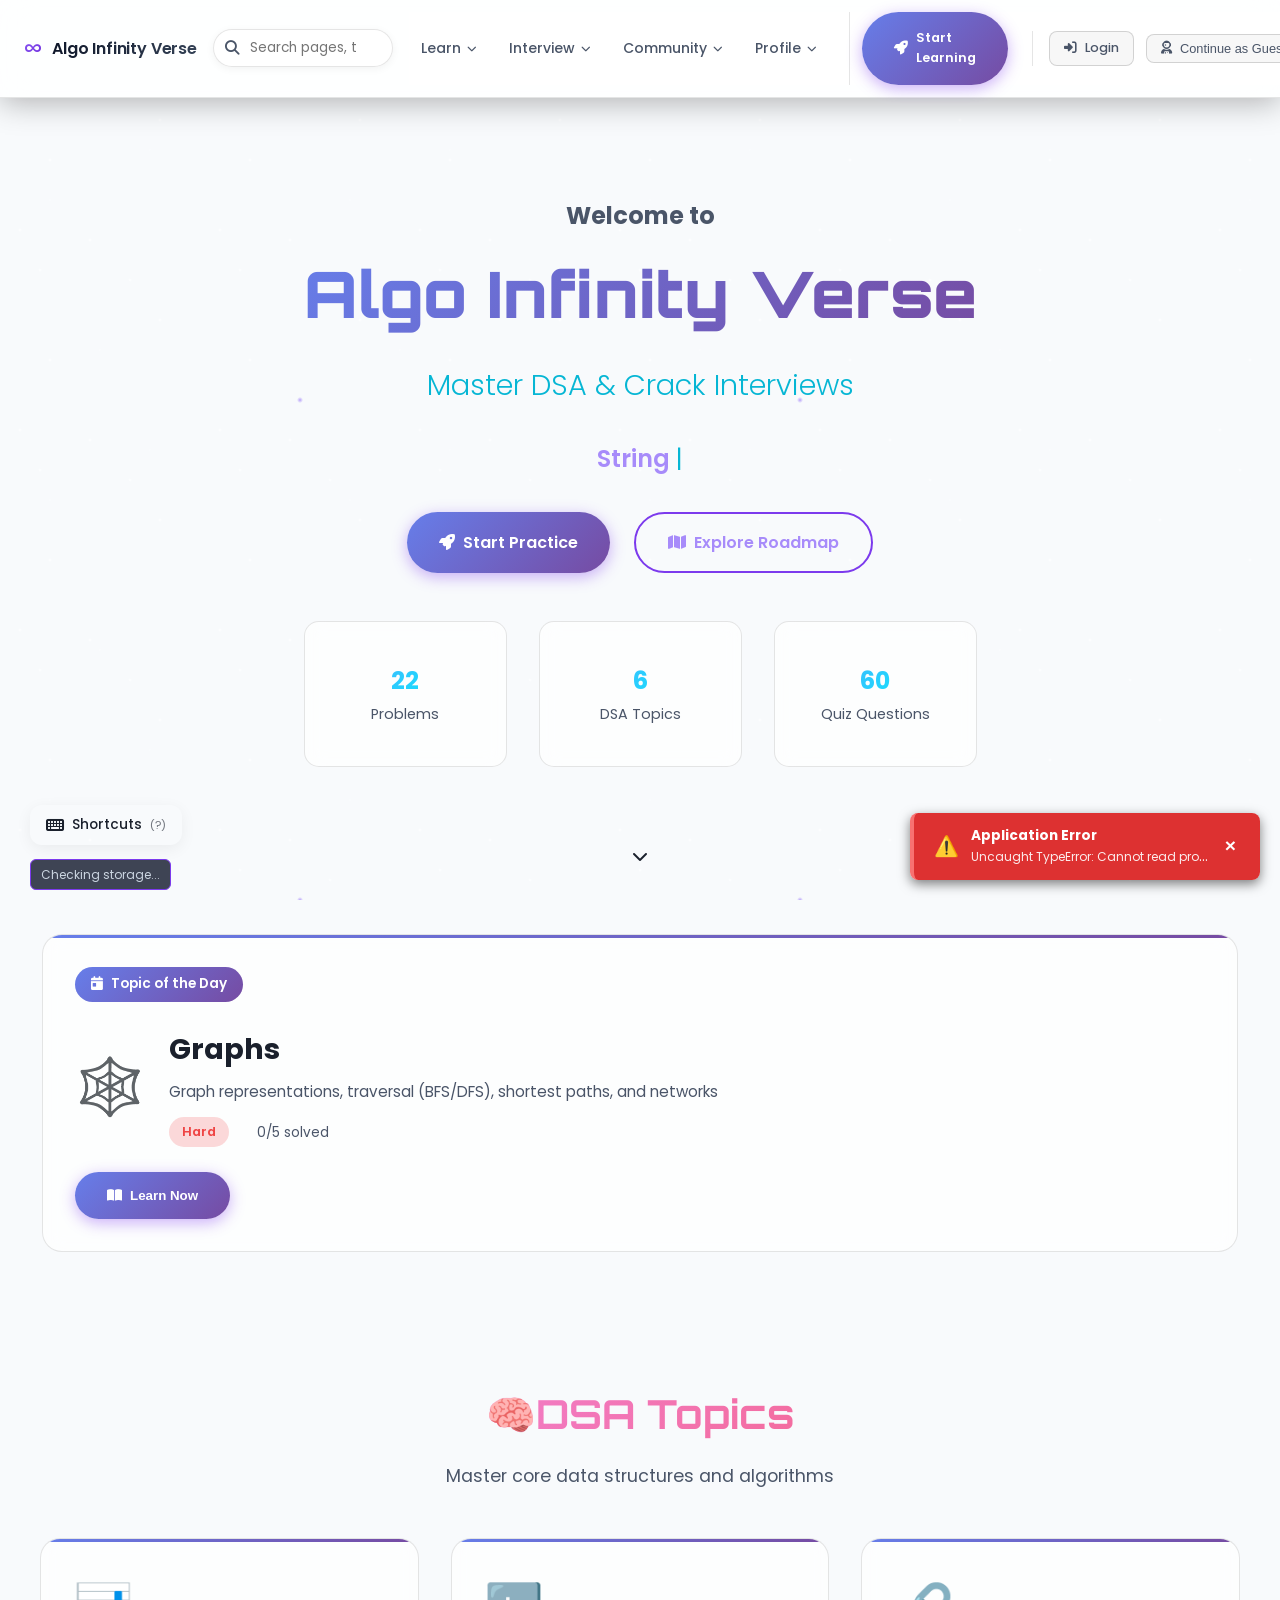
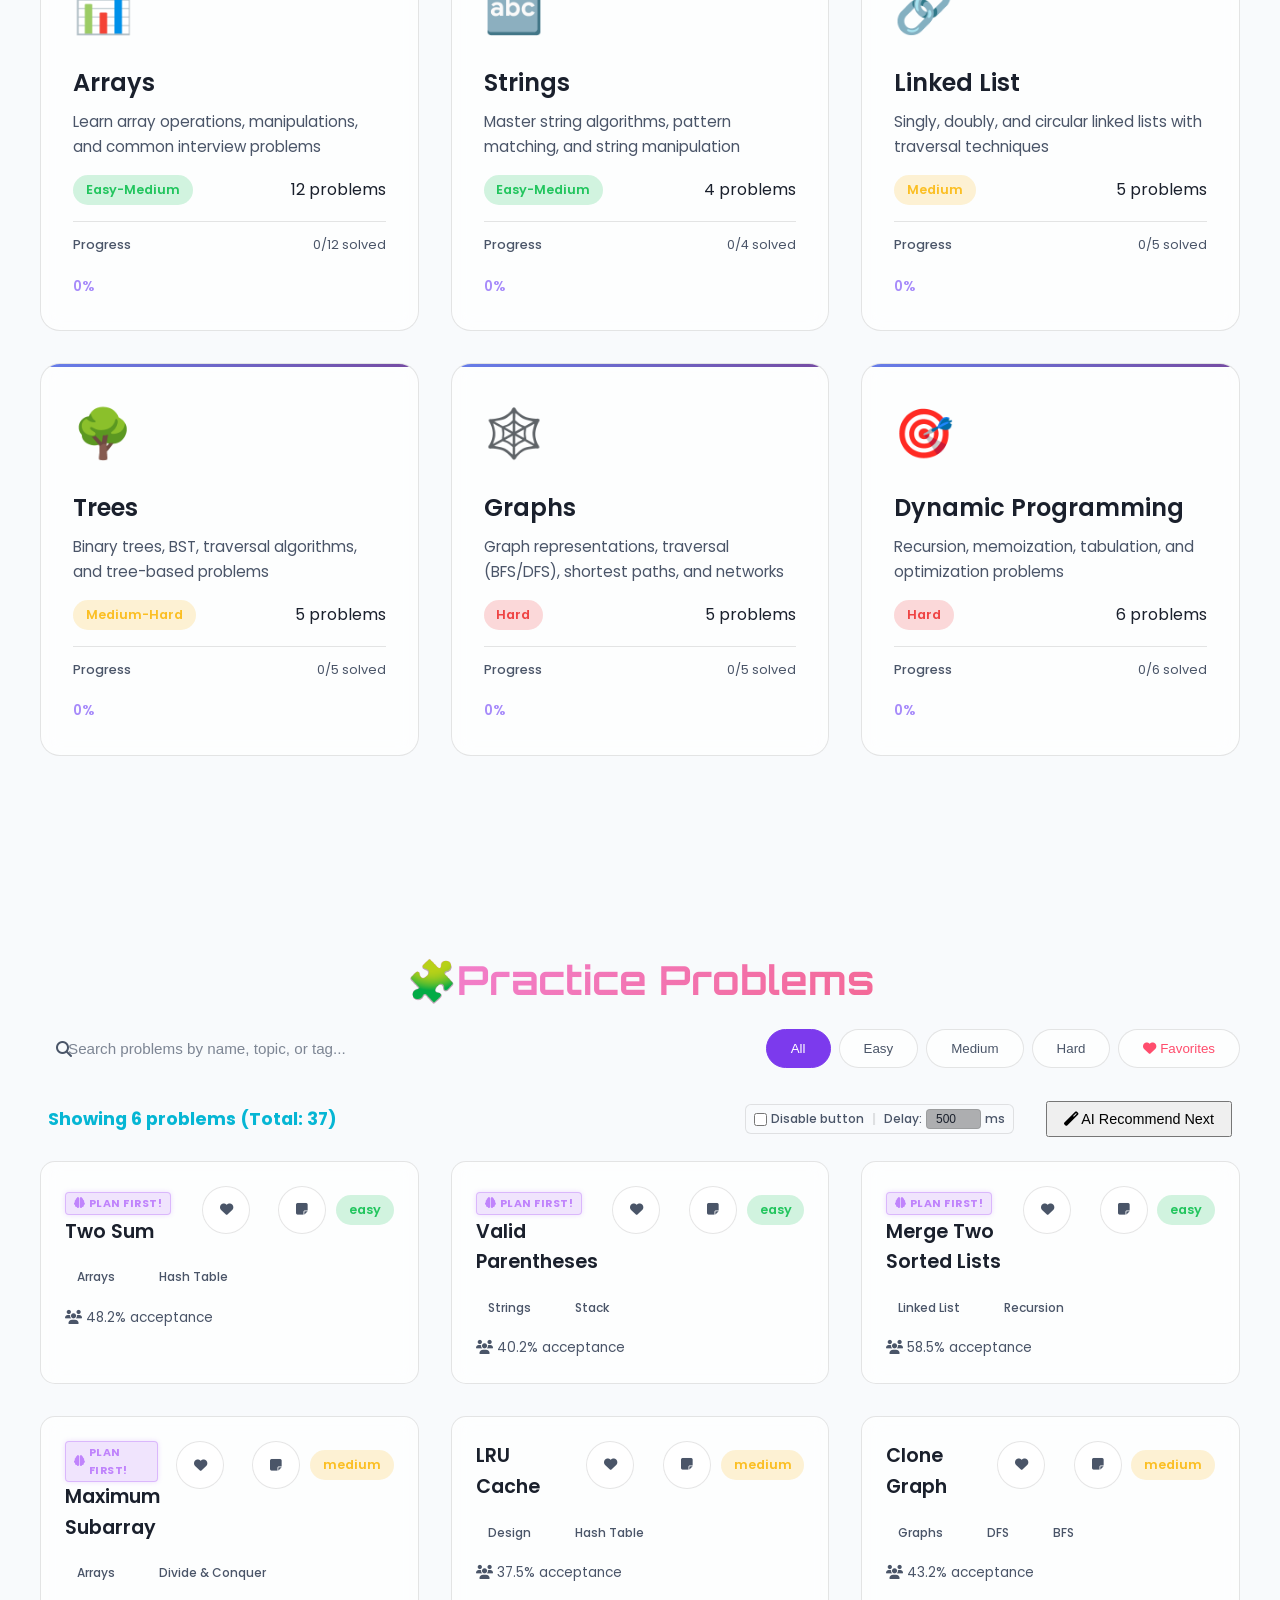
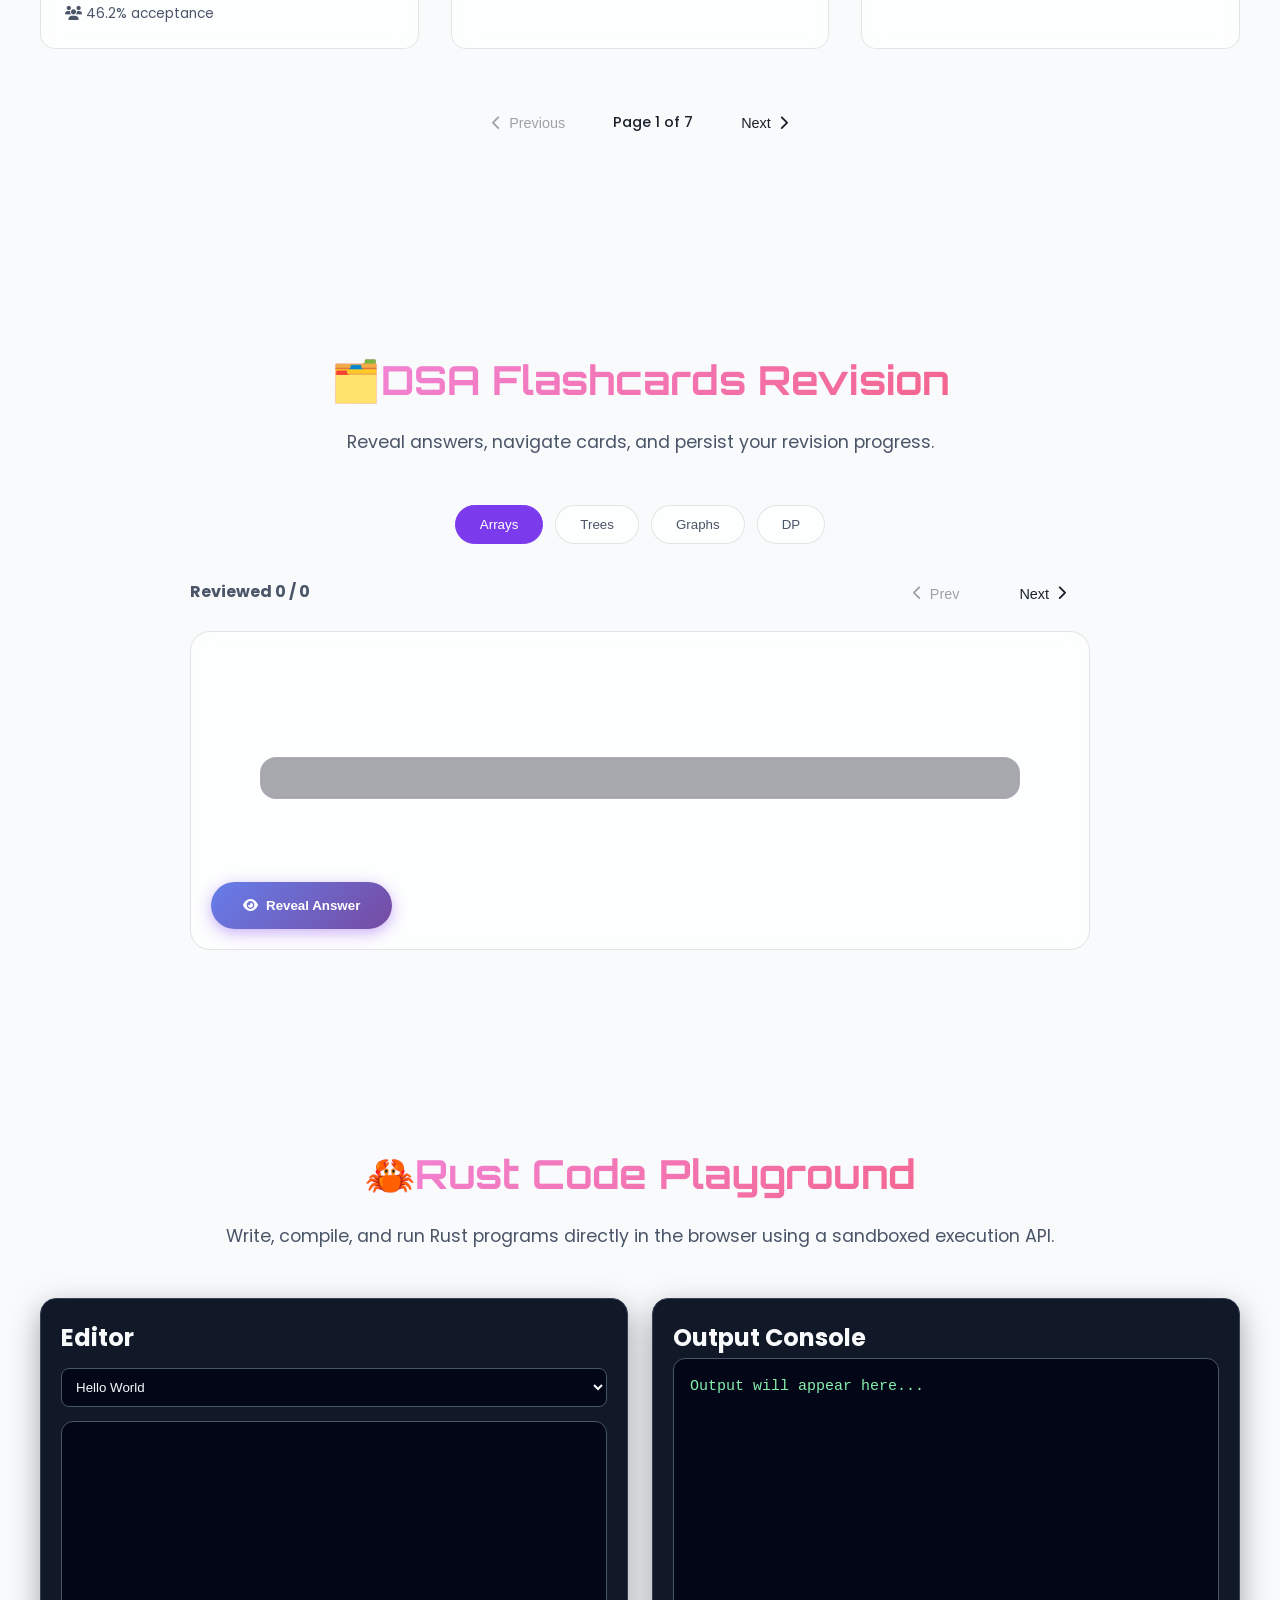
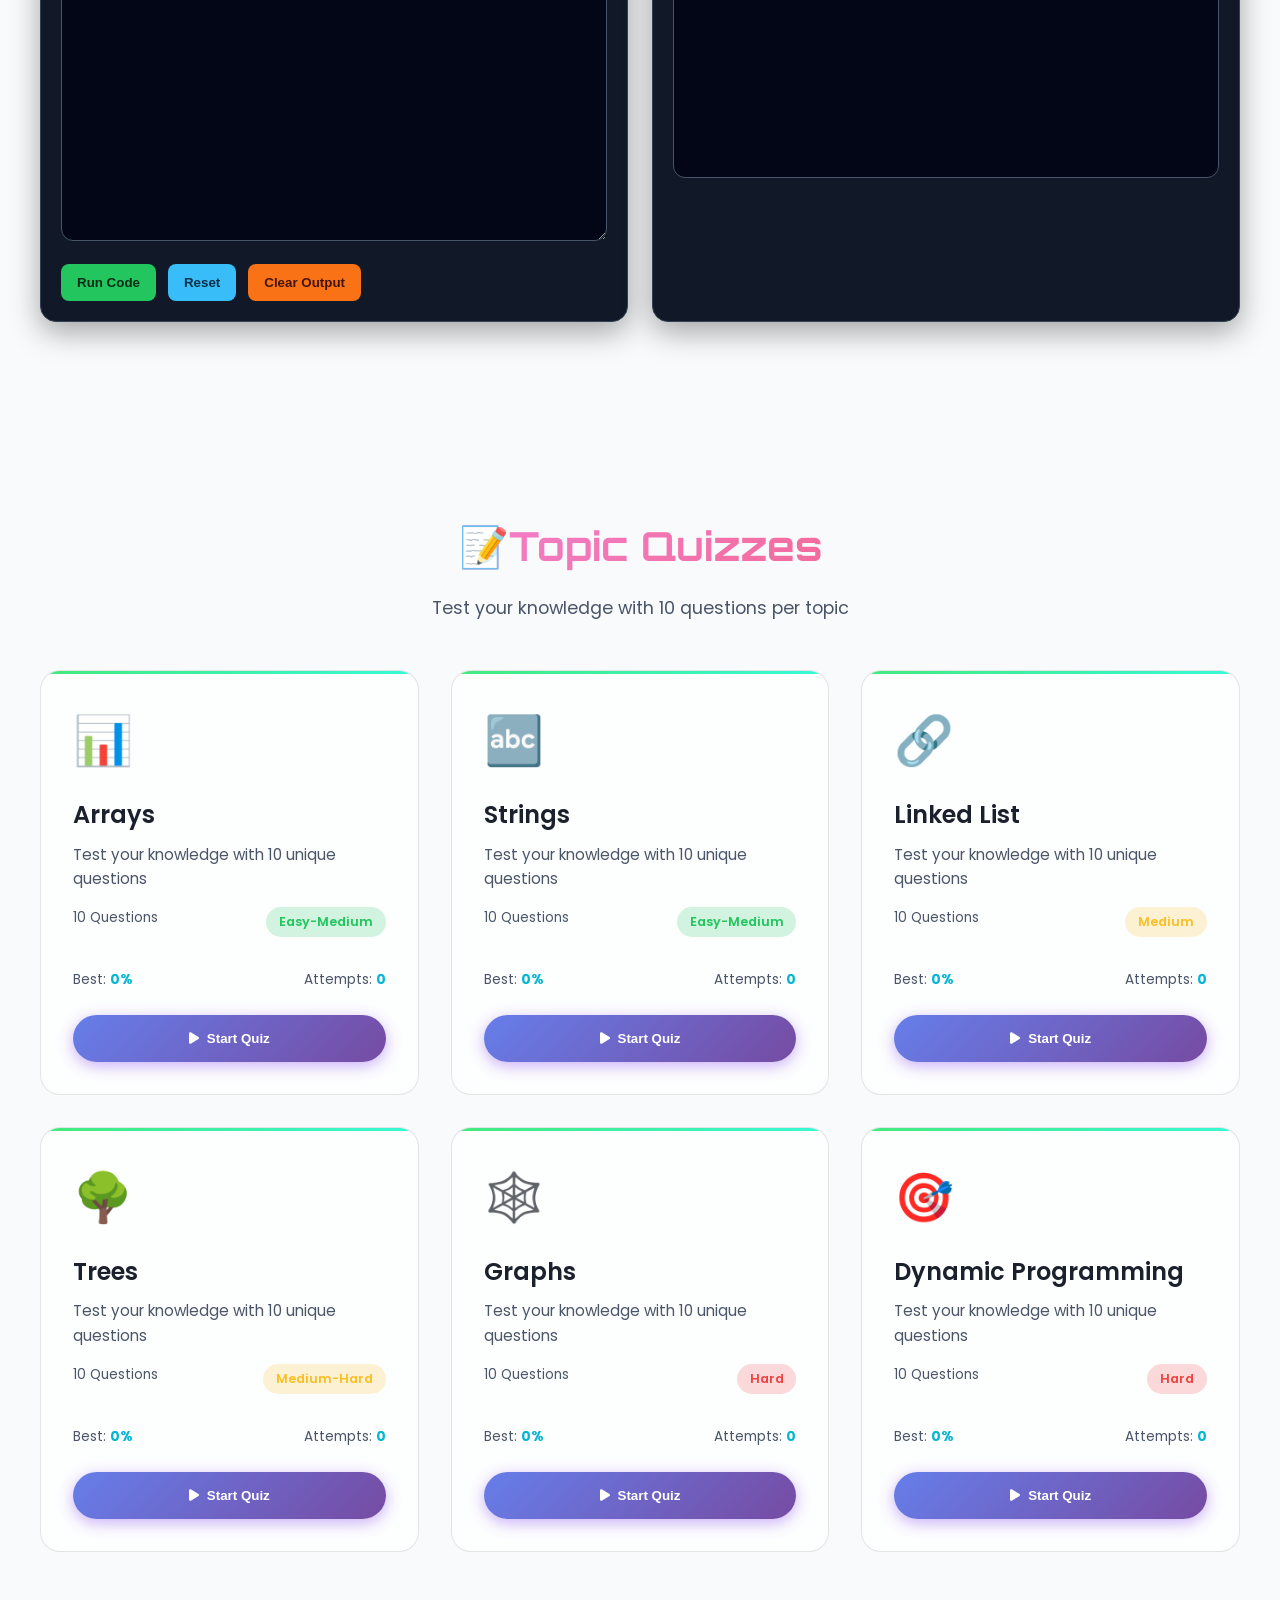
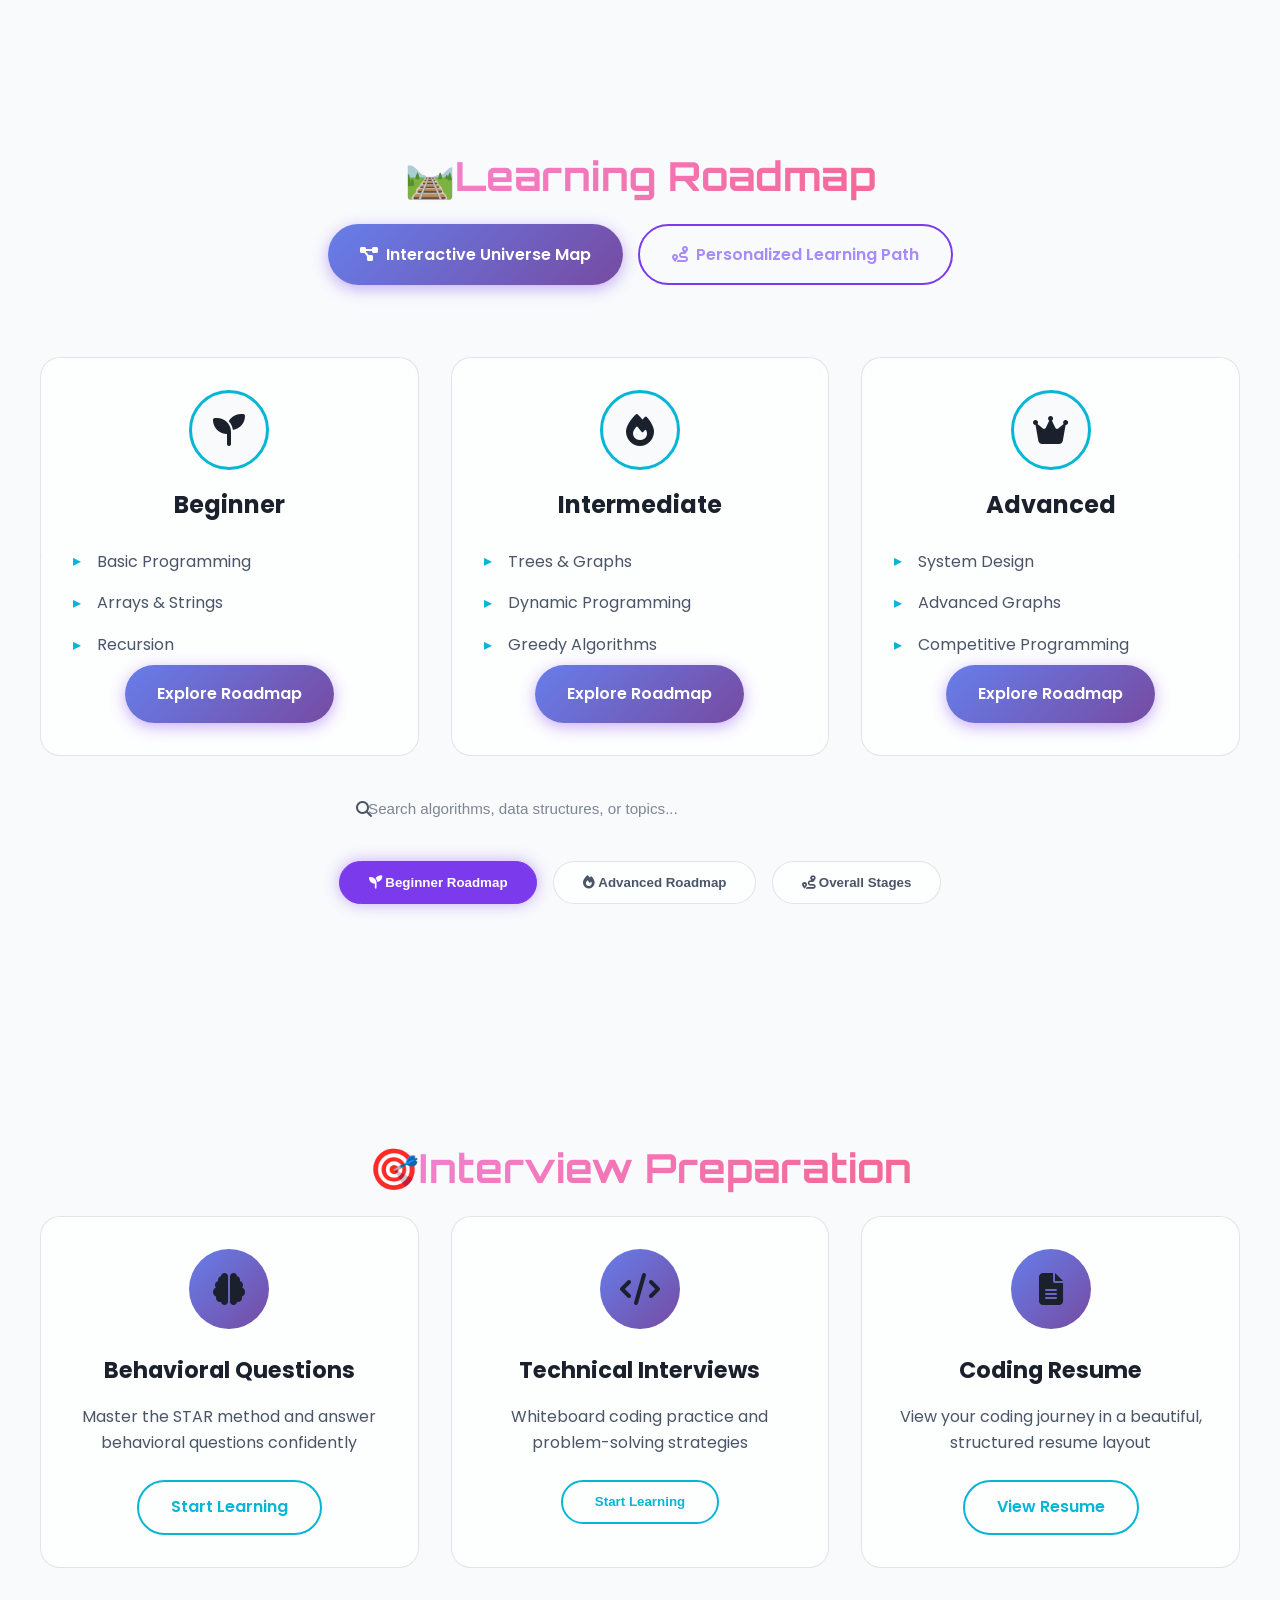
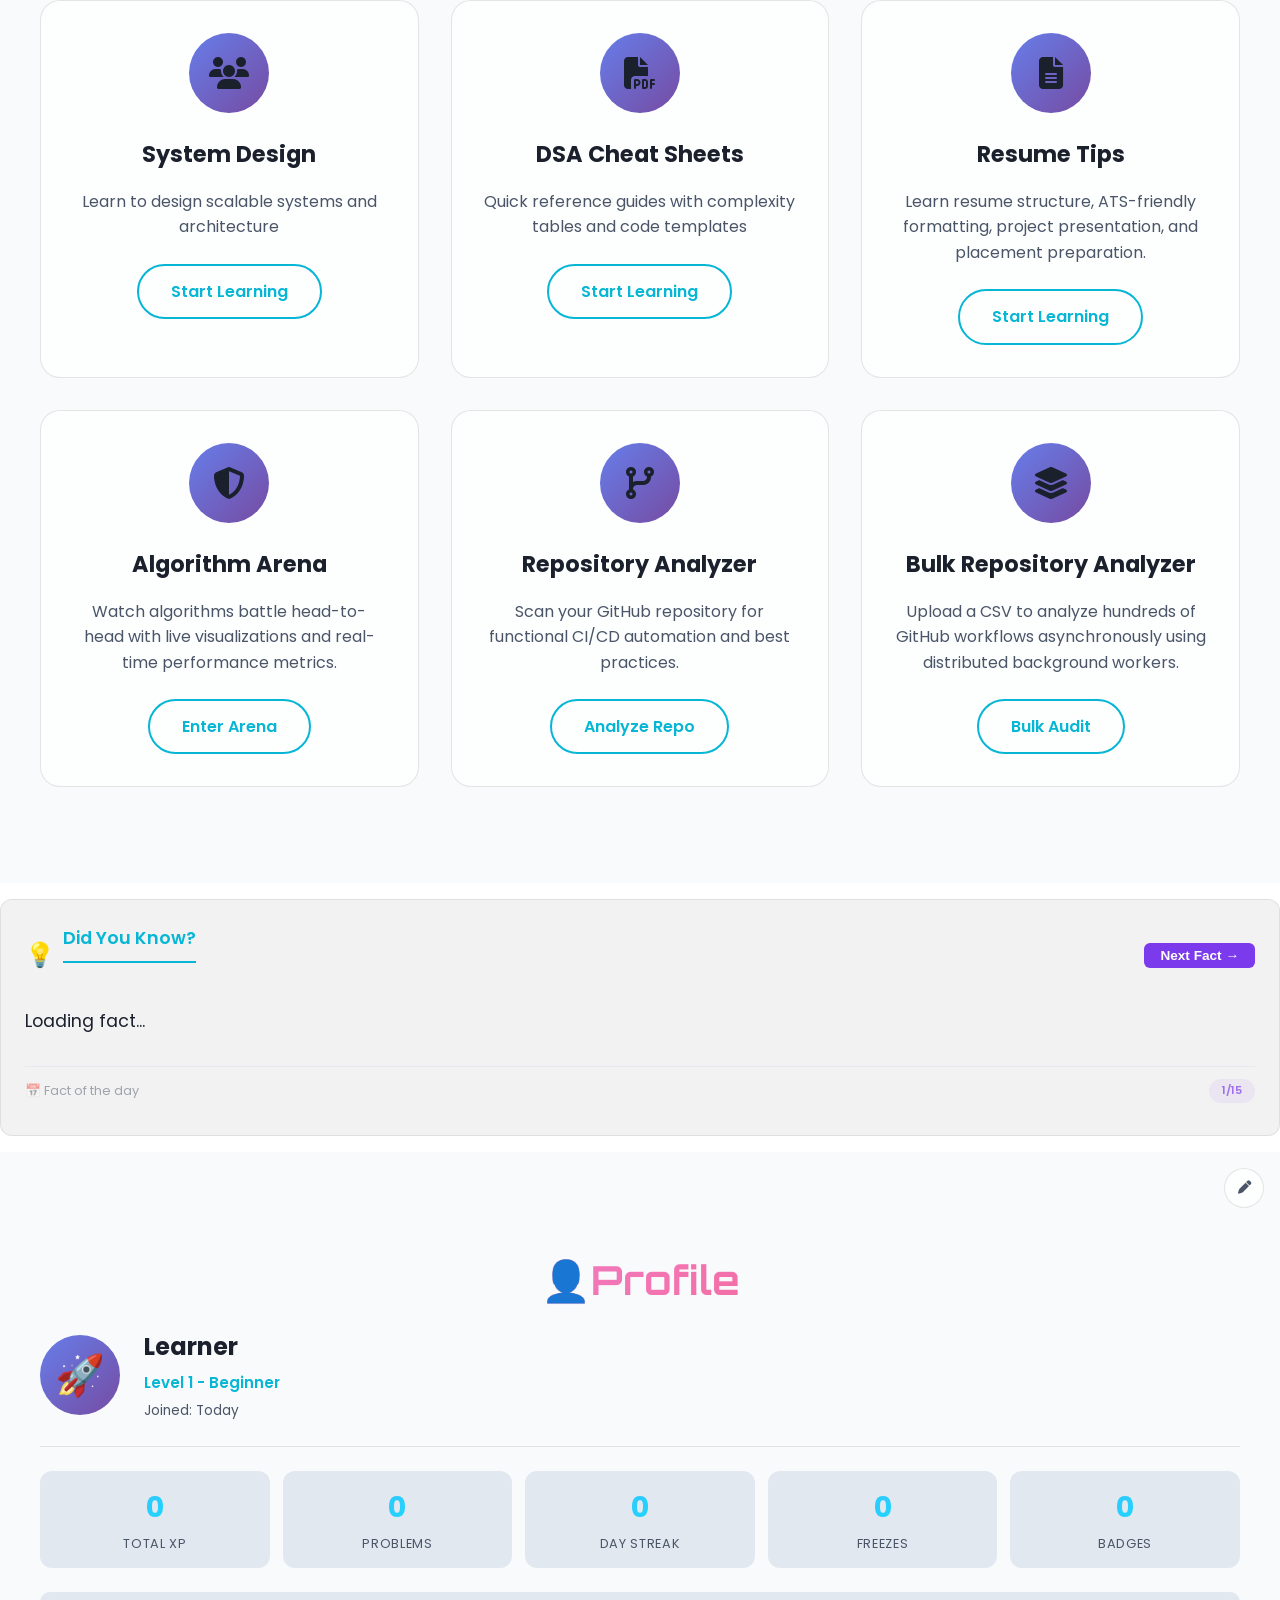
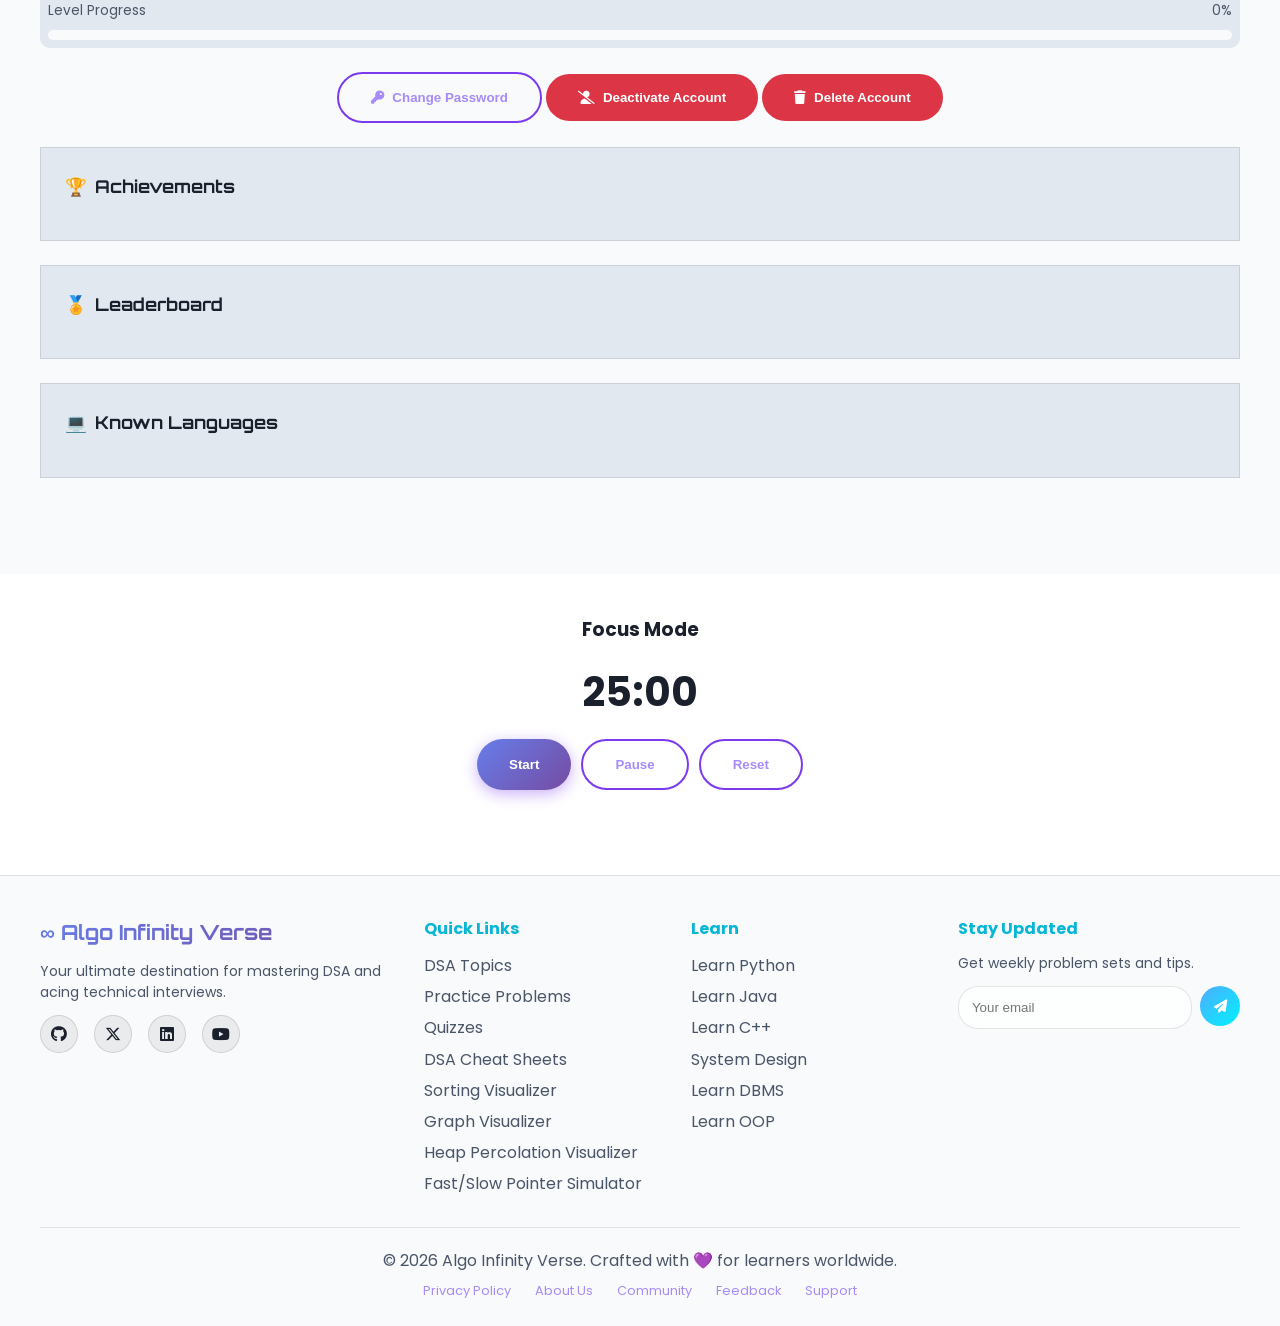
==== commit 19ce8be7: "Merge branch 'main' into fix/issue-1326-activity-feed" ====
--- a/index.html
+++ b/index.html
@@ -44,22 +44,284 @@
     }
     </script>
 
-  <!-- Theme Initialization Script -->
-  <script>
-    (function () {
-      try {
-        var storedTheme = localStorage.getItem('theme');
-        var prefersLight = window.matchMedia('(prefers-color-scheme: light)').matches;
-        var theme = storedTheme || (prefersLight ? 'light' : 'dark');
-        if (theme === 'light') {
-          document.documentElement.classList.add('light-mode');
-        } else {
-          document.documentElement.classList.remove('light-mode');
-        }
-      } catch (e) { }
-    })();
-  </script>
-
+  
+    <!-- Theme Initialization Script -->
+    <script>
+      (function() {
+        try {
+          var storedTheme = localStorage.getItem('theme');
+          var prefersLight = window.matchMedia('(prefers-color-scheme: light)').matches;
+          var theme = storedTheme || (prefersLight ? 'light' : 'dark');
+          if (theme === 'light') {
+            document.documentElement.classList.add('light-mode');
+          } else {
+            document.documentElement.classList.remove('light-mode');
+          }
+        } catch (e) {}
+      })();
+    </script>
+
+    <style>
+
+      /* Activity Feed Styles */
+      .card-header-with-actions {
+        display: flex;
+        justify-content: space-between;
+        align-items: center;
+        margin-bottom: 16px;
+      }
+
+      .btn-clear-activity {
+      /* Search Autocomplete Styles */
+      .search-wrapper {
+        position: relative;
+        flex: 1;
+        min-width: 200px;
+      }
+
+      .search-bar {
+        display: flex;
+        align-items: center;
+        background: var(--bg-secondary);
+        border: 2px solid var(--border-color);
+        border-radius: 12px;
+        padding: 0 16px;
+        transition: all 0.3s ease;
+        position: relative;
+        z-index: 2;
+      }
+
+      .search-bar:focus-within {
+        border-color: #7c3aed;
+        box-shadow: 0 0 0 3px rgba(124, 58, 237, 0.15);
+      }
+
+      .search-bar i {
+        color: var(--text-secondary);
+        font-size: 1rem;
+        transition: color 0.3s ease;
+      }
+
+      .search-bar:focus-within i {
+        color: #7c3aed;
+      }
+
+      .search-bar input {
+        flex: 1;
+        padding: 12px 12px;
+        border: none;
+        background: transparent;
+        color: var(--text-primary);
+        font-size: 0.95rem;
+        outline: none;
+        width: 100%;
+      }
+
+      .search-bar input::placeholder {
+        color: var(--text-secondary);
+        opacity: 0.7;
+      }
+
+      .clear-search-btn {
+
+        background: none;
+        border: none;
+        color: var(--text-secondary);
+        cursor: pointer;
+        padding: 4px 8px;
+        border-radius: 6px;
+
+        transition: all 0.2s ease;
+        font-size: 0.9rem;
+      }
+
+      .btn-clear-activity:hover {
+        font-size: 1rem;
+        transition: all 0.2s ease;
+        opacity: 0;
+        visibility: hidden;
+      }
+
+      .clear-search-btn.visible {
+        opacity: 1;
+        visibility: visible;
+      }
+
+      .clear-search-btn:hover {
+        color: #ef4444;
+        background: rgba(239, 68, 68, 0.1);
+      }
+
+
+      .activity-feed {
+        display: flex;
+        flex-direction: column;
+        gap: 8px;
+        max-height: 400px;
+        overflow-y: auto;
+        padding-right: 4px;
+      }
+
+      .activity-feed::-webkit-scrollbar {
+        width: 4px;
+      }
+
+      .activity-feed::-webkit-scrollbar-track {
+
+      .search-suggestions {
+        position: absolute;
+        top: calc(100% + 4px);
+        left: 0;
+        right: 0;
+        background: var(--bg-secondary);
+        border: 2px solid var(--border-color);
+        border-radius: 12px;
+        box-shadow: 0 8px 30px rgba(0, 0, 0, 0.12);
+        max-height: 320px;
+        overflow-y: auto;
+        display: none;
+        z-index: 1000;
+        padding: 8px 0;
+      }
+
+      .search-suggestions::-webkit-scrollbar {
+        width: 4px;
+      }
+
+      .search-suggestions::-webkit-scrollbar-track {
+
+        background: var(--bg-primary);
+        border-radius: 2px;
+      }
+
+
+      .activity-feed::-webkit-scrollbar-thumb {
+      .search-suggestions::-webkit-scrollbar-thumb {
+
+        background: var(--border-color);
+        border-radius: 2px;
+      }
+
+
+      .activity-item {
+        display: flex;
+        align-items: flex-start;
+        gap: 12px;
+        padding: 10px 12px;
+        border-radius: 10px;
+        background: var(--bg-primary);
+        border: 1px solid var(--border-color);
+        transition: all 0.2s ease;
+        animation: activitySlideIn 0.3s ease;
+      }
+
+      .activity-item:hover {
+        border-color: var(--primary);
+        transform: translateX(4px);
+      }
+
+      .activity-icon {
+        width: 36px;
+        height: 36px;
+        border-radius: 50%;
+        display: flex;
+        align-items: center;
+        justify-content: center;
+        flex-shrink: 0;
+        font-size: 16px;
+      }
+
+      .activity-icon.solved {
+        background: rgba(34, 197, 94, 0.15);
+        color: #22c55e;
+      }
+
+      .activity-icon.quiz {
+        background: rgba(59, 130, 246, 0.15);
+        color: #3b82f6;
+      }
+
+      .activity-icon.badge {
+        background: rgba(251, 191, 36, 0.15);
+        color: #fbbf24;
+      }
+
+      .activity-icon.streak {
+        background: rgba(239, 68, 68, 0.15);
+        color: #ef4444;
+      }
+
+      .activity-icon.level {
+
+      .search-suggestions.visible {
+        display: block;
+        animation: suggestionsSlideIn 0.2s ease;
+      }
+
+      @keyframes suggestionsSlideIn {
+        from {
+          opacity: 0;
+          transform: translateY(-8px);
+        }
+        to {
+          opacity: 1;
+          transform: translateY(0);
+        }
+      }
+
+      .suggestion-item {
+        display: flex;
+        align-items: center;
+        gap: 10px;
+        padding: 10px 16px;
+        cursor: pointer;
+        transition: all 0.15s ease;
+        color: var(--text-primary);
+        text-decoration: none;
+      }
+
+      .suggestion-item:hover,
+      .suggestion-item:focus {
+        background: rgba(124, 58, 237, 0.08);
+      }
+
+      .suggestion-item.active {
+        background: rgba(124, 58, 237, 0.12);
+        border-left: 3px solid #7c3aed;
+      }
+
+      .suggestion-icon {
+        font-size: 1rem;
+        flex-shrink: 0;
+        width: 24px;
+        text-align: center;
+      }
+
+      .suggestion-text {
+        flex: 1;
+        font-size: 0.9rem;
+        white-space: nowrap;
+        overflow: hidden;
+        text-overflow: ellipsis;
+      }
+
+      .suggestion-text .highlight {
+        background-color: #fbbf24;
+        color: #1e293b;
+        padding: 0 2px;
+        border-radius: 2px;
+        font-weight: 600;
+      }
+
+      .suggestion-type {
+        font-size: 0.65rem;
+        font-weight: 600;
+        text-transform: uppercase;
+        letter-spacing: 0.5px;
+        padding: 2px 8px;
+        border-radius: 4px;
+        flex-shrink: 0;
+      }
 
       .suggestion-type.title {
         background: rgba(59, 130, 246, 0.15);
@@ -67,10 +329,13 @@
       }
 
       .suggestion-type.tag {
+
         background: rgba(168, 85, 247, 0.15);
         color: #a855f7;
       }
 
+
+      .activity-icon.xp {
       .suggestion-type.topic {
         background: rgba(34, 197, 94, 0.15);
         color: #22c55e;
@@ -81,6 +346,111 @@
         color: #f59e0b;
       }
 
+
+      .activity-icon.practice {
+        background: rgba(6, 182, 212, 0.15);
+        color: #06b6d4;
+      }
+
+      .activity-content {
+        flex: 1;
+        min-width: 0;
+      }
+
+      .activity-content .activity-message {
+        font-size: 0.9rem;
+        color: var(--text-primary);
+        margin: 0 0 2px 0;
+        line-height: 1.4;
+      }
+
+      .activity-content .activity-detail {
+        font-size: 0.8rem;
+        color: var(--text-secondary);
+        margin: 0;
+      }
+
+      .activity-time {
+        font-size: 0.7rem;
+        color: var(--text-secondary);
+        white-space: nowrap;
+        flex-shrink: 0;
+        margin-top: 2px;
+      }
+
+      .activity-empty {
+        text-align: center;
+        padding: 30px 20px;
+        color: var(--text-secondary);
+      }
+
+      .activity-empty i {
+        font-size: 32px;
+        color: var(--border-color);
+        display: block;
+        margin-bottom: 12px;
+      }
+
+      .activity-empty p {
+        margin: 0;
+        font-size: 0.9rem;
+      }
+
+      .activity-feed-footer {
+        display: flex;
+        justify-content: space-between;
+        align-items: center;
+        padding-top: 12px;
+        margin-top: 12px;
+        border-top: 1px solid var(--border-color);
+        font-size: 0.8rem;
+        color: var(--text-secondary);
+      }
+
+      .btn-view-all {
+        background: none;
+        border: none;
+        color: var(--primary);
+        cursor: pointer;
+        font-weight: 500;
+        font-size: 0.8rem;
+        transition: color 0.2s ease;
+      }
+
+      .btn-view-all:hover {
+        color: var(--accent);
+        text-decoration: underline;
+      }
+
+      @keyframes activitySlideIn {
+        from {
+          opacity: 0;
+          transform: translateY(-10px);
+        }
+        to {
+          opacity: 1;
+          transform: translateY(0);
+        }
+      }
+
+      .activity-item.new {
+        border-left: 3px solid var(--primary);
+      }
+
+      .dark .activity-item {
+        background: #0f172a;
+        border-color: #334155;
+      }
+
+      .dark .activity-item:hover {
+        border-color: #7c3aed;
+      }
+
+      .dark .activity-empty i {
+        color: #334155;
+      }
+
+      .dark .activity-feed-footer {
       .suggestion-group-header {
         padding: 6px 16px;
         font-size: 0.7rem;
@@ -107,89 +477,24 @@
       }
 
 
-      /* ===== FAVORITES EMPTY STATE ===== */
-      .favorites-empty .empty-state-icon {
-        font-size: 64px;
-        color: #ef4444;
-        display: block;
-        margin-bottom: 16px;
-        animation: heartPulse 1.5s ease-in-out infinite;
-      }
-
-      .favorites-empty h3 {
-        font-size: 1.5rem;
-        font-weight: 700;
-        color: var(--text-primary);
-        margin-bottom: 8px;
-      }
-
-      .favorites-empty p {
-        font-size: 1rem;
+      /* Tag Clickable Styles */
+      .tag {
+        cursor: pointer;
+        transition: all 0.25s ease;
+        user-select: none;
+        position: relative;
+        display: inline-flex;
+        align-items: center;
+        padding: 4px 12px;
+        border-radius: 6px;
+        font-size: 0.75rem;
+        font-weight: 500;
+        background: var(--bg-primary);
         color: var(--text-secondary);
-        margin-bottom: 20px;
-      }
-
-      .favorites-empty .empty-state-actions {
-        display: flex;
-        gap: 12px;
-        justify-content: center;
-        flex-wrap: wrap;
-      }
-
-      .favorites-empty .empty-state-actions .btn {
-        min-width: 160px;
-        justify-content: center;
-      }
-
-      .favorites-empty .btn-primary {
-        background: linear-gradient(135deg, #ef4444, #dc2626);
-      }
-
-      .favorites-empty .btn-primary:hover {
-        box-shadow: 0 4px 20px rgba(239, 68, 68, 0.4);
-      }
-
-      .favorites-empty .btn-secondary {
-        border-color: #ef4444;
-        color: #ef4444;
-      }
-
-      .favorites-empty .btn-secondary:hover {
-        background: rgba(239, 68, 68, 0.1);
-      }
-
-      @keyframes heartPulse {
-        0%, 100% { transform: scale(1); }
-        50% { transform: scale(1.1); }
-      }
-
-      .dark .favorites-empty .btn-secondary {
-        border-color: #f87171;
-        color: #f87171;
-      }
-
-      .dark .favorites-empty .btn-secondary:hover {
-        background: rgba(248, 113, 113, 0.15);
-      }
-
-      @media (max-width: 768px) {
-        .favorites-empty .empty-state-icon {
-          font-size: 48px;
-        }
-        
-        .favorites-empty h3 {
-          font-size: 1.25rem;
-        }
-        
-        .favorites-empty .empty-state-actions {
-          flex-direction: column;
-          align-items: center;
-          width: 100%;
-        }
-        
-        .favorites-empty .empty-state-actions .btn {
-          width: 100%;
-          max-width: 280px;
+        border: 1px solid var(--border-color);
+      }
+
+      .tag:hover {
 
       /* ===== KEYBOARD SHORTCUTS STYLES ===== */
       
@@ -215,10 +520,56 @@
       }
 
       .shortcuts-toggle-btn:hover {
+
         background: var(--primary);
         color: white;
         border-color: var(--primary);
         transform: translateY(-2px);
+
+        box-shadow: 0 4px 12px rgba(124, 58, 237, 0.3);
+      }
+
+      .tag:active {
+        transform: scale(0.95);
+      }
+
+      .tag:focus-visible {
+        outline: 2px solid var(--primary);
+        outline-offset: 2px;
+      }
+
+      .tag::after {
+        content: ' 🔍';
+        opacity: 0;
+        transition: opacity 0.2s ease;
+        font-size: 0.6rem;
+      }
+
+      .tag:hover::after {
+        opacity: 1;
+      }
+
+      .dark .tag {
+        background: #1e293b;
+        border-color: #334155;
+        color: #94a3b8;
+      }
+
+      .dark .tag:hover {
+        background: #7c3aed;
+        color: white;
+        border-color: #7c3aed;
+      }
+
+      @media (max-width: 768px) {
+        .tag {
+          padding: 6px 14px;
+          font-size: 0.8rem;
+          min-height: 32px;
+        }
+        .tag::after {
+          content: '';
+
         box-shadow: 0 8px 24px rgba(124, 58, 237, 0.3);
       }
 
@@ -279,300 +630,23 @@
         gap: 20px;
       }
 
-      .shortcuts-section {
-        background: var(--bg-primary);
-        border-radius: 12px;
-        padding: 16px;
-        border: 1px solid var(--border-color);
-      }
-
-      .shortcuts-section h4 {
-        font-size: 0.9rem;
-        font-weight: 600;
-        color: var(--text-primary);
-        margin: 0 0 12px 0;
-        display: flex;
-        align-items: center;
-        gap: 8px;
-      }
-
-      .shortcuts-section h4 i {
-        color: var(--primary);
-      }
-
-      .shortcuts-table {
-        width: 100%;
-        border-collapse: collapse;
-        font-size: 0.85rem;
-      }
-
-      .shortcuts-table tr {
-        border-bottom: 1px solid var(--border-color);
-      }
-
-      .shortcuts-table tr:last-child {
-        border-bottom: none;
-      }
-
-      .shortcuts-table td {
-        padding: 6px 0;
-        color: var(--text-secondary);
-      }
-
-      .shortcuts-table td:first-child {
-        color: var(--text-primary);
-        font-weight: 500;
-        min-width: 120px;
-      }
-
-      .shortcuts-table kbd {
-        display: inline-block;
-        padding: 2px 8px;
-        background: var(--bg-secondary);
-        border: 1px solid var(--border-color);
-        border-radius: 4px;
-        font-size: 0.75rem;
-        font-weight: 600;
-        font-family: 'Fira Code', monospace;
-        color: var(--text-primary);
-      }
-
-      .shortcuts-footer {
-        margin-top: 20px;
-        padding-top: 16px;
-        border-top: 1px solid var(--border-color);
-        text-align: center;
-      }
-
-      .shortcuts-tip {
-        font-size: 0.85rem;
-        color: var(--text-secondary);
-      }
-
-      .shortcuts-tip i {
-        color: #fbbf24;
-        margin-right: 6px;
-      }
-
-      .shortcuts-tip kbd {
-        display: inline-block;
-        padding: 1px 6px;
-        background: var(--bg-secondary);
-        border: 1px solid var(--border-color);
-        border-radius: 3px;
-        font-size: 0.7rem;
-        font-family: 'Fira Code', monospace;
-        font-weight: 600;
-      }
-
-      .shortcuts-modal .modal-footer {
-        padding: 12px 24px 20px;
-        border-top: 1px solid var(--border-color);
-        display: flex;
-        justify-content: flex-end;
-      }
-
-      .shortcuts-modal .modal-footer kbd {
-        display: inline-block;
-        padding: 1px 6px;
-        background: var(--bg-secondary);
-        border: 1px solid var(--border-color);
-        border-radius: 3px;
-        font-size: 0.7rem;
-        font-family: 'Fira Code', monospace;
-        font-weight: 600;
-      }
-
-      .dark .shortcuts-toggle-btn {
-        background: #1e293b;
-        border-color: #334155;
-        color: #f1f5f9;
-      }
-
-      .dark .shortcuts-toggle-btn:hover {
-        background: #7c3aed;
-        border-color: #7c3aed;
-      }
-
-      .dark .shortcuts-section {
-        background: #0f172a;
-        border-color: #334155;
-      }
-
-      .dark .shortcuts-table tr {
-        border-color: #334155;
-      }
-
-      .dark .shortcuts-table kbd {
-        background: #1e293b;
-        border-color: #334155;
-        color: #f1f5f9;
-      }
-
-      .dark .shortcuts-modal .modal-content {
-        background: #1e293b;
-      }
-
-      .dark .shortcuts-modal .modal-header {
-        border-color: #334155;
-      }
-
-      .dark .shortcuts-modal .modal-footer {
-        border-color: #334155;
-      }
-
-      .dark .shortcuts-tip kbd {
-        background: #0f172a;
-        border-color: #334155;
-        color: #f1f5f9;
-      }
-
-      body.modal-open {
-        overflow: hidden;
-      }
-
-      @media (max-width: 768px) {
-        .shortcuts-toggle-btn {
-          bottom: 20px;
-          left: 20px;
-          padding: 8px 14px;
-          font-size: 0.8rem;
-          border-radius: 10px;
-        }
-        
-        .shortcuts-toggle-btn span:not(.shortcut-hint) {
-          display: none;
-        }
-        
-        .shortcuts-toggle-btn .shortcut-hint {
-          font-size: 0.9rem;
-          opacity: 1;
-        }
-        
-        .shortcuts-grid {
-          grid-template-columns: 1fr;
-          gap: 12px;
-        }
-        
-        .shortcuts-modal .modal-content {
-          max-width: 95%;
-          margin: 20px;
-        }
-        
-        .shortcuts-table td {
-          font-size: 0.8rem;
-          padding: 4px 0;
-        }
-        
-        .shortcuts-table td:first-child {
-          min-width: 80px;
-
-        }
-      }
-
-      @media (max-width: 480px) {
-
-        .favorites-empty .empty-state-icon {
-          font-size: 40px;
-        }
-        
-        .favorites-empty h3 {
-          font-size: 1.1rem;
-        }
-        
-        .favorites-empty p {
-          font-size: 0.9rem;
-
-        .shortcuts-toggle-btn {
-          bottom: 16px;
-          left: 16px;
-          padding: 6px 12px;
-          font-size: 0.75rem;
-          border-radius: 8px;
-        }
-        
-        .shortcuts-modal .modal-content {
-          max-width: 98%;
-          margin: 10px;
-        }
-        
-        .shortcuts-modal .modal-header {
-          padding: 14px 16px 12px;
-        }
-        
-        .shortcuts-modal .modal-body {
-          padding: 14px 16px 12px;
-        }
-        
-        .shortcuts-section {
-          padding: 12px;
-        }
-        
-        .shortcuts-table td {
-          font-size: 0.75rem;
-          padding: 3px 0;
-        }
-        
-        .shortcuts-table td:first-child {
-          min-width: 60px;
-        }
-        
-        .shortcuts-table kbd {
-          font-size: 0.65rem;
-          padding: 1px 5px;
-
-        }
-      }
-
-      @media (prefers-reduced-motion: reduce) {
-
-        .favorites-empty .empty-state-icon {
-          animation: none;
-
-        .shortcuts-toggle-btn {
-          transition: none;
-        }
-        
-        .shortcuts-toggle-btn:hover {
-          transform: none;
-
-        }
-      }
-
-      .dark .search-suggestions {
-        background: #1e293b;
-        border-color: #334155;
-        box-shadow: 0 8px 30px rgba(0, 0, 0, 0.4);
-      }
-
-      .dark .suggestion-item:hover,
-      .dark .suggestion-item:focus {
-        background: rgba(124, 58, 237, 0.15);
-      }
-
-      .dark .suggestion-item.active {
-        background: rgba(124, 58, 237, 0.2);
-      }
-
-      .dark .suggestion-text .highlight {
-        background-color: #f59e0b;
-        color: #0f172a;
-      }
-
-      .dark .suggestion-type.title {
-        background: rgba(59, 130, 246, 0.2);
-        color: #60a5fa;
-      }
-
-      .dark .suggestion-type.tag {
-        background: rgba(168, 85, 247, 0.2);
-        color: #c084fc;
-      }
-
-      .dark .suggestion-type.topic {
-        background: rgba(34, 197, 94, 0.2);
-        color: #4ade80;
-      }
+
+  <!-- Theme Initialization Script -->
+  <script>
+    (function () {
+      try {
+        var storedTheme = localStorage.getItem('theme');
+        var prefersLight = window.matchMedia('(prefers-color-scheme: light)').matches;
+        var theme = storedTheme || (prefersLight ? 'light' : 'dark');
+        if (theme === 'light') {
+          document.documentElement.classList.add('light-mode');
+        } else {
+          document.documentElement.classList.remove('light-mode');
+        }
+      } catch (e) { }
+    })();
+  </script>
+
 
       .dark .suggestion-type.description {
         background: rgba(251, 191, 36, 0.2);
@@ -581,10 +655,30 @@
 
       .dark .suggestion-group-header {
         color: #94a3b8;
+
         border-color: #334155;
       }
 
       @media (max-width: 768px) {
+
+        .activity-item {
+          padding: 8px 10px;
+          gap: 10px;
+        }
+        
+        .activity-icon {
+          width: 30px;
+          height: 30px;
+          font-size: 13px;
+        }
+        
+        .activity-content .activity-message {
+          font-size: 0.85rem;
+        }
+        
+        .activity-time {
+          font-size: 0.65rem;
+
         .search-wrapper {
           min-width: 150px;
         }
@@ -607,10 +701,21 @@
         .suggestion-icon {
           font-size: 0.85rem;
           width: 20px;
+
         }
       }
 
       @media (max-width: 480px) {
+
+        .activity-item {
+          flex-wrap: wrap;
+          gap: 6px;
+        }
+        
+        .activity-time {
+          width: 100%;
+          margin-left: 42px;
+
         .search-wrapper {
           min-width: 120px;
           width: 100%;
@@ -630,6 +735,7 @@
         .suggestion-type {
           font-size: 0.55rem;
           padding: 1px 6px;
+
         }
       }
     </style>
@@ -843,568 +949,244 @@
     <div id="topics-placeholder"></div>
 
     <!-- Practice Problems Section -->
-
-    <section id="practice" class="section practice-section">
+    <div id="practice-placeholder"></div>
+
+    <!-- DSA Flashcards Revision Section -->
+    <div id="flashcards-placeholder"></div>
+
+    <!-- Rust Playground Section -->
+    <div id="rust-playground-placeholder"></div>
+
+    <!-- Quiz Section -->
+    <div id="quiz-placeholder"></div>
+
+    <!-- Roadmap Section -->
+    <div id="roadmap-placeholder"></div>
+
+    <!-- Interview Prep Section -->
+    <div id="interview-placeholder"></div>
+
+    <!-- Dashboard Section -->
+
+    <section id="dashboard" class="section dashboard-section">
       <div class="container">
         <h2 class="section-title">
-          <span class="title-icon">🧩</span>
-          Practice Problems
+          <span class="title-icon">📊</span>
+          Your Dashboard
         </h2>
-        <div class="practice-controls">
-
-          <!-- Search with Autocomplete -->
-
-          <div class="search-wrapper">
-            <div class="search-bar">
-              <i class="fas fa-search"></i>
-              <input
-                type="text"
-                id="searchInput"
-                placeholder="Search problems by name, topic, or tag..."
-                autocomplete="off"
-                aria-label="Search problems"
-                role="combobox"
-                aria-autocomplete="list"
-                aria-expanded="false"
-                aria-controls="searchSuggestions"
-                aria-activedescendant=""
-              />
+        <div class="dashboard-grid">
+          <!-- Profile Card -->
+          <div class="dashboard-card profile-card">
+            <div class="profile-header">
+              <div class="profile-avatar">
+                <span class="avatar-icon">🚀</span>
+              </div>
+              <div class="profile-info">
+                <h3 id="profileName">Learner</h3>
+                <p class="profile-level" id="profileLevel">
+                  Level 1 - Beginner
+                </p>
+                <p class="profile-join">
+                  Joined: <span id="joinDate">Today</span>
+                </p>
+              </div>
               <button
-                id="clearSearchBtn"
-                type="button"
-                class="clear-search-btn"
-                aria-label="Clear search"
+                class="profile-edit-btn"
+                id="profileEditBtn"
+                title="Edit Profile"
+                aria-label="Edit Profile"
               >
-                <i class="fas fa-times"></i>
+                <i class="fas fa-pen"></i>
               </button>
             </div>
-            
-            <div id="searchSuggestions" class="search-suggestions" role="listbox" aria-label="Search suggestions">
+            <div class="profile-stats">
+              <div class="profile-stat">
+                <span class="profile-stat-value" id="profileTotalXP">0</span>
+                <span class="profile-stat-label">Total XP</span>
+              </div>
+              <div class="profile-stat">
+                <span class="profile-stat-value" id="profileProblems">0</span>
+                <span class="profile-stat-label">Problems</span>
+              </div>
+              <div class="profile-stat">
+                <span class="profile-stat-value" id="profileStreak">0</span>
+                <span class="profile-stat-label">Day Streak</span>
+              </div>
+              <div class="profile-stat">
+                <span class="profile-stat-value" id="profileFreezes">0</span>
+                <span class="profile-stat-label">Freezes</span>
+              </div>
+              <div class="profile-stat">
+                <span class="profile-stat-value" id="profileBadges">0</span>
+                <span class="profile-stat-label">Badges</span>
+              </div>
+            </div>
+            <div class="profile-progress" style="margin-bottom: 1rem">
+              <div class="progress-bar-container">
+                <div class="progress-label">
+                  <span>Level Progress</span>
+                  <span id="profileLevelProgress">0%</span>
+                </div>
+                <div class="progress-bar">
+                  <div
+                    class="progress-fill"
+                    id="profileProgressBarSection"
+                  ></div>
+                </div>
+              </div>
+            </div>
+            <a
+              href="/pages/career/resume/resume.html"
+              class="btn btn-secondary"
+              style="
+                width: 100%;
+                display: flex;
+                justify-content: center;
+                align-items: center;
+                gap: 0.5rem;
+                padding: 0.6rem;
+                font-size: 0.9rem;
+                text-decoration: none;
+              "
+            >
+              <i class="fas fa-file-alt"></i> View Coding Resume
+            </a>
+          </div>
+          <div class="dashboard-card stats-card">
+            <h3>Progress Overview</h3>
+            <div class="stats-grid">
+              <div class="stat-item">
+                <span class="stat-value" id="completedProblems">0</span>
+                <span class="stat-desc">Problems Solved</span>
+              </div>
+              <div class="stat-item">
+                <span class="stat-value" id="currentStreak">0</span>
+                <span class="stat-desc">Day Streak</span>
+              </div>
+              <div class="stat-item">
+                <span class="stat-value" id="currentFreezes">0</span>
+                <span class="stat-desc">Freezes</span>
+              </div>
+              <div class="stat-item">
+                <span class="stat-value" id="totalXP">0</span>
+                <span class="stat-desc">Total XP</span>
+              </div>
             </div>
           </div>
           
-          <div class="filter-buttons">
-            <button class="filter-btn active" data-filter="all">All</button>
-            <button class="filter-btn" data-filter="easy">Easy</button>
-            <button class="filter-btn" data-filter="medium">Medium</button>
-            <button class="filter-btn" data-filter="hard">Hard</button>
-            <button class="filter-btn" data-filter="favorites">
-              <i class="fas fa-heart"></i>
-              Favorites
-            </button>
-          </div>
-        </div>
-
-
-        <!-- Problem Counter Container -->
-
-        <div class="problem-counter-container" style="display: flex; justify-content: space-between; align-items: center; gap: 1rem; flex-wrap: wrap;">
-          <div class="problem-stats">
-            <span class="problem-count-display">
-              Showing <strong id="visible-count">0</strong> 
-              <span id="problem-label">problems</span>
-              <span class="total-count-display">
-                (Total: <span id="total-count">0</span>)
-              </span>
-            </span>
-          </div>
-          <div style="display: flex; align-items: center; gap: 1rem; flex-wrap: wrap;">
-            <div style="display: flex; align-items: center; gap: 0.5rem; background: rgba(255, 255, 255, 0.05); padding: 0.25rem 0.5rem; border-radius: 6px; border: 1px solid var(--glass-border);">
-              <label style="font-size: 0.75rem; color: var(--text-secondary); display: flex; align-items: center; gap: 0.25rem; cursor: pointer; user-select: none;">
-                <input type="checkbox" id="ai-recommend-disable-toggle" style="cursor: pointer; accent-color: var(--primary);">
-                Disable button
-              </label>
-              <span style="color: var(--glass-border); font-size: 0.75rem;">|</span>
-              <label style="font-size: 0.75rem; color: var(--text-secondary); display: flex; align-items: center; gap: 0.25rem;">
-                Delay:
-                <input type="number" id="ai-recommend-debounce-input" value="500" min="0" max="5000" step="100" style="width: 55px; background: rgba(0,0,0,0.3); border: 1px solid var(--glass-border); border-radius: 4px; color: var(--text-primary); padding: 2px 4px; font-size: 0.75rem; text-align: center;">
-                ms
-              </label>
+
+          <!-- UPDATED: Recent Activity Card with Activity Feed -->
+
+          <div class="dashboard-card activity-feed-card">
+            <div class="card-header-with-actions">
+              <h3><i class="fas fa-clock"></i> Recent Activity</h3>
+              <button id="clearActivityBtn" class="btn-clear-activity" title="Clear all activity">
+                <i class="fas fa-trash-alt"></i>
+              </button>
             </div>
-            <span id="ai-recommend-status-msg" style="font-size: 0.85rem; font-weight: 500; opacity: 0; transition: opacity 0.2s, color 0.2s; white-space: nowrap;"></span>
-            <button id="ai-recommend-btn" class="submit-btn" style="padding: 0.5rem 1rem; width: auto; font-size: 0.9rem;">
-              <i class="fas fa-magic"></i> AI Recommend Next
-            </button>
-          </div>
-          <p id="ai-recommend-status" class="sr-only" aria-live="polite"></p>
-        </div>
-
-        <div class="problems-grid"></div>
-
-
-        <!-- Regular Empty State (for search/filter) -->
-
-        <div id="emptyState" class="empty-state hidden">
-            <i class="fas fa-search"></i>
-            <h3>No problems found</h3>
-            <p>Try adjusting your filters or search terms</p>
-            <button class="btn btn-secondary" id="clearFiltersBtn">
-                <i class="fas fa-undo"></i> Clear Filters
-            </button>
-        </div>
-
-
-        <!-- Favorites Empty State -->
-        <div id="favoritesEmptyState" class="empty-state hidden favorites-empty">
-            <i class="fas fa-heart empty-state-icon"></i>
-            <h3>No favorites yet</h3>
-            <p>Start favoriting problems you want to practice!</p>
-            <div class="empty-state-actions">
-                <button class="btn btn-primary" id="showAllProblemsBtn">
-                    <i class="fas fa-undo"></i> Show All Problems
-                </button>
-                <button class="btn btn-secondary" id="browseProblemsBtn">
-                    <i class="fas fa-search"></i> Browse Problems
-                </button>
-            </div>
-        </div>
-
-        <!-- Pagination Controls -->
-         <div class="pagination-controls" id="paginationControls">
-        <div class="pagination-controls" id="paginationControls">
-
-         <button class="pagination-btn" id="prevPageBtn" disabled>
-          <i class="fas fa-chevron-left"></i> Previous
-         </button>
-          <span class="pagination-info" id="paginationInfo">Page 1 of 1</span>
-          <button class="pagination-btn" id="nextPageBtn">
-           Next <i class="fas fa-chevron-right"></i>
-          </button>
-        </div>
-      </div>
-    </section>
-    
-
-    <div id="practice-placeholder"></div>
-
-
-    <!-- DSA Flashcards Revision Section -->
-    <div id="flashcards-placeholder"></div>
-
-    <!-- Rust Playground Section -->
-    <div id="rust-playground-placeholder"></div>
-
-    <!-- Quiz Section -->
-    <div id="quiz-placeholder"></div>
-
-    <!-- Roadmap Section -->
-    <div id="roadmap-placeholder"></div>
-
-    <!-- Interview Prep Section -->
-    <div id="interview-placeholder"></div>
-
-    <!-- Dashboard Section -->
-    <div id="dashboard-placeholder"></div>
-
-    <!-- Did You Know? Section -->
-    <div id="did-you-know-placeholder"></div>
-
-    <!-- Gamification Section -->
-    <div id="gamification-placeholder"></div>
-
-    <!-- Game Modal -->
-    <div id="game-modal-placeholder"></div>
-
-    <!-- Code Editor Shortcuts Panel -->
-    <div id="shortcuts-panel-placeholder"></div>
-
-    <!-- Topic Modal -->
-    <div id="topic-modal-placeholder"></div>
-
-    <!-- Roadmap Step Details Modal -->
-    <div id="roadmap-step-modal-placeholder"></div>
-
-    <!-- Quiz Editor Modal -->
-
-    <div class="modal quiz-modal" id="quizEditorModal">
-      <div class="quiz-modal-content">
-        <div id="quizLoadingScreen" class="quiz-loading hidden">
-          <div class="quiz-spinner"></div>
-          <h3 class="loading-text">Vectoring Challenge...</h3>
-          <p id="loadingTopicName"></p>
-        </div>
-        <div class="quiz-modal-header">
-          <div class="quiz-problem-info">
-            <span class="quiz-topic-badge" id="quizTopicBadge"></span>
-            <span class="quiz-difficulty" id="quizDifficulty"></span>
-            <h3 id="quizTitle">Problem Title</h3>
-            <button type="button" class="quiz-modal-close" id="quizModalClose" aria-label="Close">&times;</button>
-          </div>
-        </div>
-        <div class="quiz-modal-body">
-          <div class="quiz-layout">
-            <div class="quiz-problem-panel">
-              <div class="quiz-panel-tabs" style="display: flex; border-bottom: 1px solid var(--glass-border); margin-bottom: 1rem; gap: 0.5rem;">
-                <button id="btnQuizTabProblem" class="quiz-tab-btn active" onclick="switchQuizTab('problem')" type="button">Description</button>
-                <button id="btnQuizTabNotes" class="quiz-tab-btn" onclick="switchQuizTab('notes')" type="button">Notes & Mnemonics</button>
-              </div>
-
-              <div id="quizTabProblemContent">
-                <div class="problem-description">
-                  <h4>Problem Description</h4>
-                  <p id="quizDescription"></p>
-                  <div class="problem-examples">
-                    <h5>Examples</h5>
-                    <div id="quizExamples"></div>
-                  </div>
-                </div>
-                <div class="test-cases-section">
-                  <h5 class="test-cases-heading">Test Cases</h5>
-                  <div class="test-cases-container" id="quizTestCasesContainer"></div>
-                </div>
-              </div>
-
-              <div id="quizTabNotesContent" style="display: none; padding-right: 0.5rem; max-height: 480px; overflow-y: auto;">
-                <h4 style="margin-top:0; font-family:'Orbitron',sans-serif; color:var(--accent);">Problem Study Guide</h4>
-                <p style="font-size:0.8rem; color:var(--text-secondary); margin-bottom: 1rem;">Attach study hooks, traps, and guidelines below. Notes are saved to your profile.</p>
-                
-                <div class="control-group" style="margin-bottom: 0.75rem;">
-                  <label for="noteText" style="display:block; font-size:0.8rem; margin-bottom:0.25rem;">My Notes</label>
-                  <textarea id="noteText" class="control-input" placeholder="General observations, explanations, or approach summaries..." style="height: 70px; resize: vertical; width: 100%; border-radius: 6px; padding: 0.5rem; background: rgba(0,0,0,0.2); border: 1px solid var(--glass-border); color: var(--text-primary); font-family: inherit; font-size: 0.9rem;"></textarea>
-                </div>
-                
-                <div class="control-group" style="margin-bottom: 0.75rem;">
-                  <label for="mnemonicText" style="display:block; font-size:0.8rem; margin-bottom:0.25rem;">Mnemonics / Memory Hooks</label>
-                  <textarea id="mnemonicText" class="control-input" placeholder="e.g. 'FAST/SLOW pointers: Slow moves 1, Fast moves 2'..." style="height: 60px; resize: vertical; width: 100%; border-radius: 6px; padding: 0.5rem; background: rgba(0,0,0,0.2); border: 1px solid var(--glass-border); color: var(--text-primary); font-family: inherit; font-size: 0.9rem;"></textarea>
-                </div>
-                
-                <div class="control-group" style="margin-bottom: 0.75rem;">
-                  <label for="pitfallsText" style="display:block; font-size:0.8rem; margin-bottom:0.25rem;">Common Pitfalls & Traps</label>
-                  <textarea id="pitfallsText" class="control-input" placeholder="What to watch out for (e.g. integer overflow, empty checks)..." style="height: 60px; resize: vertical; width: 100%; border-radius: 6px; padding: 0.5rem; background: rgba(0,0,0,0.2); border: 1px solid var(--glass-border); color: var(--text-primary); font-family: inherit; font-size: 0.9rem;"></textarea>
-                </div>
-                
-                <div class="control-group" style="margin-bottom: 0.75rem;">
-                  <label for="whenToUseText" style="display:block; font-size:0.8rem; margin-bottom:0.25rem;">When to use this Pattern?</label>
-                  <textarea id="whenToUseText" class="control-input" placeholder="Characteristics of problems that need this solution pattern..." style="height: 60px; resize: vertical; width: 100%; border-radius: 6px; padding: 0.5rem; background: rgba(0,0,0,0.2); border: 1px solid var(--glass-border); color: var(--text-primary); font-family: inherit; font-size: 0.9rem;"></textarea>
-                </div>
-
-                <div class="control-group" style="margin-bottom: 1rem;">
-                  <label for="noteTags" style="display:block; font-size:0.8rem; margin-bottom:0.25rem;">Tags (Comma-separated)</label>
-                  <input type="text" id="noteTags" class="control-input" placeholder="e.g. sliding-window, hash-map" style="width: 100%; border-radius: 6px; padding: 0.5rem; background: rgba(0,0,0,0.2); border: 1px solid var(--glass-border); color: var(--text-primary); font-family: inherit; font-size: 0.9rem;">
-                </div>
-                
-                <div style="display:flex; justify-content:space-between; align-items:center; margin-top: 1rem;">
-                  <span id="noteSaveStatus" style="font-size:0.8rem; color:#10b981; font-style:italic;"></span>
-                  <button id="btnSaveProblemNotes" class="btn btn-primary" onclick="saveActiveProblemNotes()" type="button" style="padding: 0.4rem 0.8rem; font-size: 0.82rem;"><i class="fas fa-save"></i> Save Notes</button>
-                </div>
+            <div class="activity-feed" id="activityFeed">
+
+              <!-- Activities will be rendered here -->
+
+              <div class="activity-empty">
+                <i class="fas fa-inbox"></i>
+                <p>No recent activity yet. Start solving problems!</p>
               </div>
             </div>
-            <div class="quiz-editor-panel">
-              <div class="code-editor-container">
-                <div class="editor-header">
-                  <div class="problem-details">
-                    <select id="languageSelect" class="language-select">
-                      <option value="javascript">JavaScript</option>
-                      <option value="python">Python</option>
-                      <option value="java">Java</option>
-                      <option value="cpp">C++</option>
-                      <option value="c">C</option>
-                      <option value="swift">Swift</option>
-                    </select>
-                  </div>
-                  <div class="editor-actions">
-                    <button
-                      class="editor-btn"
-                      onclick="insertSnippet('function')"
-                      title="Insert function"
-                    >
-                      <i class="fas fa-code"></i><span class="btn-text"> Function</span>
-                    </button>
-                    <button
-                      class="editor-btn"
-                      onclick="formatCode()"
-                      title="Format code"
-                    >
-                      <i class="fas fa-indent"></i><span class="btn-text"> Format</span>
-                    </button>
-                    <button class="editor-btn" id="aiInterviewerToggle" type="button" onclick="toggleAiInterviewer()" title="Invite AI Interviewer" aria-pressed="false" style="color: #10b981; border: 1px solid #10b981;">
-                      <i class="fas fa-user-tie"></i><span class="btn-text"> AI Interviewer</span>
-                    </button>
-                    <button
-                      class="editor-btn"
-                      onclick="toggleLineComment()"
-                      title="Toggle comment"
-                    >
-                      <i class="fas fa-comment"></i><span class="btn-text"> //</span>
-                    </button>
-                  </div>
-                </div>
-                <div class="code-editor">
-                  <div class="line-numbers" id="lineNumbers"></div>
-                  <textarea
-                    id="codeEditor"
-                    class="code-textarea"
-                    spellcheck="false"
-                    placeholder="// Write your solution here...&#10;&#10;function twoSum(nums, target) {&#10;    // Your code here&#10;}"
-                  ></textarea>
-                  <div class="syntax-highlight" id="syntaxHighlight"></div>
-                  <div class="current-line-indicator" id="currentLineIndicator"></div>
-                </div>
-                <div class="editor-shortcuts">
-                  <span aria-label="Run Code shortcut: Control plus Enter"><kbd>Ctrl</kbd>+<kbd>Enter</kbd><span class="shortcut-label"> Run Code</span></span>
-                  <span aria-label="Submit shortcut: Control plus S"><kbd>Ctrl</kbd>+<kbd>S</kbd><span class="shortcut-label"> Submit</span></span>
-                </div>
-                <div class="output-panel" id="outputPanel">
-                  <button
-                    type="button"
-                    class="output-header"
-                    id="outputHeader"
-                    aria-controls="quizOutputContent"
-                    aria-expanded="true"
-                  >
-                    <span>Output</span>
-                    <i class="fas fa-chevron-down" id="outputToggleIcon"></i>
-                  </button>
-                </div>
-                <div class="output-content" id="quizOutputContent">
-                  <p class="output-placeholder">
-                    Run your code to see output...
-                  </p>
-                </div>
-              </div>
+            <div class="activity-feed-footer">
+              <span id="activityCount">0 activities</span>
+              <button id="viewAllActivityBtn" class="btn-view-all">View All</button>
             </div>
           </div>
-        </div>
-        <div class="quiz-modal-footer">
-          <div class="quiz-actions" style="display:flex; justify-content:flex-end; align-items:center; width:100%; gap: 1rem; flex-wrap: wrap;">
-            <div style="display:flex; gap:0.5rem; margin-left: auto;">
-              <button class="btn btn-outline" onclick="runQuizCode()">
-                <i class="fas fa-play"></i> Run
-              </button>
-              <button class="btn btn-primary" onclick="submitQuizCode()">
-                <i class="fas fa-paper-plane"></i> Submit
-              </button>
+
+          <div class="dashboard-card heatmap-card">
+            <h3>Activity Heatmap</h3>
+            <div class="heatmap-legend">
+              <span>Less</span>
+              <div class="legend-swatches">
+                <div class="legend-swatch" data-level="0"></div>
+                <div class="legend-swatch" data-level="1"></div>
+                <div class="legend-swatch" data-level="2"></div>
+                <div class="legend-swatch" data-level="3"></div>
+                <div class="legend-swatch" data-level="4"></div>
+              </div>
+              <span>More</span>
             </div>
-            
-            <div id="sm2RatingContainer" style="display:none; align-items:center; gap:0.6rem; background:rgba(255,255,255,0.03); padding:0.4rem 0.8rem; border-radius:8px; border:1px solid var(--glass-border);">
-              <span style="font-size:0.8rem; color:var(--text-secondary); font-weight:600; font-family:'Orbitron',sans-serif;">SM-2 Schedule:</span>
-              <button class="btn" style="background:rgba(239, 68, 68, 0.2); color:#ef4444; border:1px solid rgba(239,68,68,0.4); padding:0.25rem 0.5rem; font-size:0.75rem; font-family:'Orbitron',sans-serif; cursor:pointer;" onclick="rateRecallDifficulty(1)" type="button">Again</button>
-              <button class="btn" style="background:rgba(245, 158, 11, 0.2); color:#f59e0b; border:1px solid rgba(245,158,11,0.4); padding:0.25rem 0.5rem; font-size:0.75rem; font-family:'Orbitron',sans-serif; cursor:pointer;" onclick="rateRecallDifficulty(3)" type="button">Good</button>
-              <button class="btn" style="background:rgba(16, 185, 129, 0.2); color:#10b981; border:1px solid rgba(16,185,129,0.4); padding:0.25rem 0.5rem; font-size:0.75rem; font-family:'Orbitron',sans-serif; cursor:pointer;" onclick="rateRecallDifficulty(5)" type="button">Easy</button>
+            <div class="heatmap-container" id="activityHeatmap">
+              <p class="empty-state">
+                No activity data yet. Start solving problems!
+              </p>
+            </div>
+            <div class="heatmap-tooltip" id="heatmapTooltip"></div>
+          </div>
+          <div class="dashboard-card">
+            <h3>Freeze Usage History</h3>
+            <div class="freeze-history-list" id="freezeHistoryList">
+              <p class="empty-state">No freezes used yet.</p>
             </div>
           </div>
-        </div>
-      </div>
-    </div>
-
-    <div id="quiz-editor-modal-placeholder"></div>
-
-
-    <!-- Quiz Modal -->
-    <div id="quiz-modal-placeholder"></div>
-
-    <!-- Profile Edit Modal -->
-    <div id="profile-edit-modal-placeholder"></div>
-
-    <!-- Profile Section -->
-
-    <section id="profile" class="section profile-section">
-      <div class="container">
-        <h2 class="section-title">
-          <span class="title-icon">👤</span>
-          Profile
-        </h2>
-        <div class="profile-container">
-          <div class="profile-header">
-            <div class="profile-avatar">
-              <span class="avatar-icon">🚀</span>
-            </div>
-            <div class="profile-info">
-              <h3 id="profileSectionName">Learner</h3>
-              <p class="profile-level" id="profileLevelSection">
-                Level 1 - Beginner
-              </p>
-              <p class="profile-join">
-                Joined: <span id="joinDateSection">Today</span>
-              </p>
-            </div>
-            <button
-              class="profile-edit-btn"
-              id="profileSectionEditBtn"
-              title="Edit Profile"
-              aria-label="Edit Profile"
-            >
-              <i class="fas fa-pen"></i>
-            </button>
-          </div>
-          <div class="profile-stats">
-            <div class="profile-stat big-box">
-              <span class="profile-stat-value" id="profileTotalXPSection"
-                >0</span
-              >
-              <span class="profile-stat-label">Total XP</span>
-            </div>
-            <div class="profile-stat big-box">
-              <span class="profile-stat-value" id="profileProblemsSection"
-                >0</span
-              >
-              <span class="profile-stat-label">Problems</span>
-            </div>
-            <div class="profile-stat big-box">
-              <span class="profile-stat-value" id="profileStreakSection"
-                >0</span
-              >
-              <span class="profile-stat-label">Day Streak</span>
-            </div>
-            <div class="profile-stat big-box">
-              <span class="profile-stat-value" id="profileBadgesSection"
-                >0</span
-              >
-              <span class="profile-stat-label">Badges</span>
+          <div class="dashboard-card">
+            <h3>Personalized Recommendations</h3>
+            <div id="recommendationsContainer">
+              <p class="empty-state">Complete a quiz to get recommendations.</p>
             </div>
           </div>
-          <div class="profile-progress">
-            <div class="progress-bar-container big-box">
-              <div class="progress-label">
-                <span>Level Progress</span>
-                <span id="profileLevelProgress">0%</span>
-              </div>
-              <div class="progress-bar">
-                <div class="progress-fill" id="profileProgressBar"></div>
-              </div>
-            </div>
-            <div class="account-actions">
-              <button id="changePasswordBtn" class="btn btn-secondary">
-                <i class="fas fa-key"></i> Change Password
-              </button>
-              <button id="deactivateAccountBtn" class="btn btn-danger">
-                <i class="fas fa-user-slash"></i> Deactivate Account
-              </button>
-              <button id="deleteAccountBtn" class="btn btn-danger">
-                <i class="fas fa-trash"></i> Delete Account
-              </button>
+          <div class="dashboard-card">
+            <h3>🕒 Recently Viewed Problems</h3>
+            <div id="recentProblemsList">
+              <p>No recently viewed problems</p>
             </div>
           </div>
-        </div>
-        
-
-        <!-- Languages Section -->
-
-        <div class="profile-languages big-box" style="margin-top: 1.5rem; padding: 1.5rem; text-align: left; border-radius: var(--border-radius); border: 1px solid var(--glass-border); background: var(--dark-card);">
-          <h4 style="margin: 0 0 1rem 0; font-family: 'Orbitron', sans-serif; font-size: 1.1rem; color: var(--text-light); display: flex; align-items: center; gap: 0.5rem;">
-            <span>💻</span> Known Languages
-          </h4>
-          <div id="profileLanguagesSection" class="languages-list" style="display: flex; gap: 0.5rem; flex-wrap: wrap;">
-
-            <!-- Dynamic chips -->
-
+          <div class="dashboard-card">
+            <h3>Achievements</h3>
+            <div class="badges-container" id="badgesContainer"></div>
+          </div>
+          <div class="dashboard-card leaderboard-card">
+            <h3>Leaderboard</h3>
+            <div class="leaderboard-list" id="leaderboardList"></div>
           </div>
         </div>
       </div>
     </section>
 
+    <div id="dashboard-placeholder"></div>
+
+
+    <!-- Did You Know? Section -->
+    <div id="did-you-know-placeholder"></div>
+
+    <!-- Gamification Section -->
+    <div id="gamification-placeholder"></div>
+
+    <!-- Game Modal -->
+    <div id="game-modal-placeholder"></div>
+
+    <!-- Code Editor Shortcuts Panel -->
+    <div id="shortcuts-panel-placeholder"></div>
+
+    <!-- Topic Modal -->
+    <div id="topic-modal-placeholder"></div>
+
+    <!-- Roadmap Step Details Modal -->
+    <div id="roadmap-step-modal-placeholder"></div>
+
+    <!-- Quiz Editor Modal -->
+    <div id="quiz-editor-modal-placeholder"></div>
+
+    <!-- Quiz Modal -->
+    <div id="quiz-modal-placeholder"></div>
+
+    <!-- Profile Edit Modal -->
+    <div id="profile-edit-modal-placeholder"></div>
+
+    <!-- Profile Section -->
     <div id="profile-placeholder"></div>
-
 
     <!-- Notes Modal -->
     <div id="notes-modal-placeholder"></div>
 
     <!-- Change Password Modal -->
     <div id="change-password-modal-placeholder"></div>
-
-
-
-            <!-- Current Password -->
-
-            <div class="password-field">
-              <label for="currentPassword">Current Password</label>
-              <div class="password-input-wrapper">
-                <input
-                  type="password"
-                  id="currentPassword"
-                  placeholder="Enter current password"
-                />
-                <button
-                  type="button"
-                  class="password-toggle"
-                  data-target="currentPassword"
-                >
-                  <i class="fas fa-eye"></i>
-                </button>
-              </div>
-            </div>
-
-
-            <!-- New Password -->
-
-            <div class="password-field">
-              <label for="newPassword">New Password</label>
-              <div class="password-input-wrapper">
-                <input
-                  type="password"
-                  id="newPassword"
-                  placeholder="Create a strong password"
-                />
-                <button
-                  type="button"
-                  class="password-toggle"
-                  data-target="newPassword"
-                >
-                  <i class="fas fa-eye"></i>
-                </button>
-              </div>
-              <div class="password-strength">
-                <div
-                  id="passwordStrengthBar"
-                  class="strength-bar"
-                ></div>
-              </div>
-              <span
-                id="passwordStrengthText"
-                class="strength-text"
-              >
-                Password strength
-              </span>
-              <ul class="password-rules">
-                <li id="ruleLength">Minimum 8 characters</li>
-                <li id="ruleUpper">One uppercase letter</li>
-                <li id="ruleLower">One lowercase letter</li>
-                <li id="ruleNumber">One number</li>
-                <li id="ruleSpecial">One special character</li>
-              </ul>
-            </div>
-
-
-            <!-- Confirm Password -->
-
-            <div class="password-field">
-              <label for="confirmNewPassword">
-                Confirm New Password
-              </label>
-              <div class="password-input-wrapper">
-                <input
-                  type="password"
-                  id="confirmNewPassword"
-                  placeholder="Confirm new password"
-                />
-                <button
-                  type="button"
-                  class="password-toggle"
-                  data-target="confirmNewPassword"
-                >
-                  <i class="fas fa-eye"></i>
-                </button>
-              </div>
-              <small
-                id="confirmPasswordError"
-                class="field-error"
-              ></small>
-            </div>
-          </div>
-        </div>
-        <div class="modal-footer">
-          <button
-            class="btn btn-secondary"
-            id="cancelPasswordChange"
-          >
-            Cancel
-          </button>
-          <button
-            class="btn btn-primary"
-            id="savePasswordBtn"
-          >
-            Change Password
-          </button>
 
     <!-- Study Timer Section -->
     <div id="study-timer-placeholder"></div>
@@ -1422,7 +1204,6 @@
       <div class="auth-gate-icon">
         <div class="auth-gate-lock-ring">
           <i class="fas fa-lock"></i>
-
         </div>
       </div>
       <h2 class="auth-gate-title" id="authGateTitle">Sign in to track progress</h2>
@@ -1535,52 +1316,4 @@
 
 </body>
 
-
-    <script src="/pages/learning/rust-learning.js"></script>
-    <script type="module" src="./modules/firebase-client.js"></script>
-    <script src="interceptors.js"></script>
-    <script src="auth.js"></script>
-    <script src="utils/virtualList.js"></script>
-    <script src="utils/navigationManager.js"></script>
-    <script src="timer.js"></script>
-    <script src="/socket.io/socket.io.js"></script>
-    <script src="utils/searchEngine.js"></script>
-    <script type="module" src="modules/domSanitizer.js"></script>
-    <script src="script.js"></script>
-    <script src="theme.js"></script>
-    <script src="auth-gate.js"></script>
-    <script src="/scripts/lazy-load.js" defer></script>
-
-    <script>
-      loadPartial("navbar-placeholder", "/partials/navbar.html").then(() => {
-        if (typeof initNavbar === "function") initNavbar();
-      });
-      loadPartial("footer-placeholder", "/partials/footer.html");
-    </script>
-    
-
-    <!-- Keyboard Shortcut Modal -->
-    <div id="shortcutModal" style="display:none; position:fixed; inset:0; background:rgba(0,0,0,0.5); justify-content:center; align-items:center; z-index:999;">
-      <div style="background:white; padding:30px; border-radius:12px; max-width:400px; width:90%;">
-        <h3>⌨️ Keyboard Shortcuts</h3>
-        <div style="margin:15px 0;">
-          <div style="display:flex; justify-content:space-between; padding:6px 0;"><span>Search</span><kbd>Ctrl+K</kbd></div>
-          <div style="display:flex; justify-content:space-between; padding:6px 0;"><span>Home</span><kbd>Alt+H</kbd></div>
-          <div style="display:flex; justify-content:space-between; padding:6px 0;"><span>Topics</span><kbd>Alt+T</kbd></div>
-          <div style="display:flex; justify-content:space-between; padding:6px 0;"><span>Practice</span><kbd>Alt+P</kbd></div>
-          <div style="display:flex; justify-content:space-between; padding:6px 0;"><span>Quiz</span><kbd>Alt+Q</kbd></div>
-          <div style="display:flex; justify-content:space-between; padding:6px 0;"><span>Dashboard</span><kbd>Alt+D</kbd></div>
-        </div>
-        <button onclick="closeShortcutModal()" style="padding:8px 20px; background:#7c3aed; color:white; border:none; border-radius:6px; cursor:pointer;">Close</button>
-      </div>
-    </div>
-
-    <!-- Footer Shortcut Trigger -->
-    <footer>
-      <button onclick="openShortcutModal()" style="background:none; border:none; color:#6b7280; cursor:pointer; text-decoration:underline;">
-        ⌨️ Keyboard Shortcuts
-      </button>
-    </footer>
-  </body>
-
 </html>
--- a/styles.css
+++ b/styles.css
@@ -9808,6 +9808,279 @@
   color: var(--accent);
   border-bottom-color: var(--accent);
 }
+/* ===== ACTIVITY FEED STYLES ===== */
+
+.activity-feed-card {
+    position: relative;
+}
+
+.card-header-with-actions {
+    display: flex;
+    justify-content: space-between;
+    align-items: center;
+    margin-bottom: 16px;
+}
+
+.card-header-with-actions h3 {
+    display: flex;
+    align-items: center;
+    gap: 8px;
+    margin: 0;
+    font-size: 1.1rem;
+}
+
+.btn-clear-activity {
+    background: none;
+    border: none;
+    color: var(--text-secondary);
+    cursor: pointer;
+    padding: 4px 8px;
+    border-radius: 6px;
+    transition: all 0.2s ease;
+    font-size: 0.9rem;
+}
+
+.btn-clear-activity:hover {
+    color: #ef4444;
+    background: rgba(239, 68, 68, 0.1);
+}
+
+/* Activity Feed */
+.activity-feed {
+    display: flex;
+    flex-direction: column;
+    gap: 8px;
+    max-height: 400px;
+    overflow-y: auto;
+    padding-right: 4px;
+}
+
+.activity-feed::-webkit-scrollbar {
+    width: 4px;
+}
+
+.activity-feed::-webkit-scrollbar-track {
+    background: var(--bg-primary);
+    border-radius: 2px;
+}
+
+.activity-feed::-webkit-scrollbar-thumb {
+    background: var(--border-color);
+    border-radius: 2px;
+}
+
+/* Activity Item */
+.activity-item {
+    display: flex;
+    align-items: flex-start;
+    gap: 12px;
+    padding: 10px 12px;
+    border-radius: 10px;
+    background: var(--bg-primary);
+    border: 1px solid var(--border-color);
+    transition: all 0.2s ease;
+    animation: activitySlideIn 0.3s ease;
+}
+
+.activity-item:hover {
+    border-color: var(--primary);
+    transform: translateX(4px);
+}
+
+.activity-item:last-child {
+    border-bottom: none;
+}
+
+/* Activity Icon */
+.activity-icon {
+    width: 36px;
+    height: 36px;
+    border-radius: 50%;
+    display: flex;
+    align-items: center;
+    justify-content: center;
+    flex-shrink: 0;
+    font-size: 16px;
+}
+
+.activity-icon.solved {
+    background: rgba(34, 197, 94, 0.15);
+    color: #22c55e;
+}
+
+.activity-icon.quiz {
+    background: rgba(59, 130, 246, 0.15);
+    color: #3b82f6;
+}
+
+.activity-icon.badge {
+    background: rgba(251, 191, 36, 0.15);
+    color: #fbbf24;
+}
+
+.activity-icon.streak {
+    background: rgba(239, 68, 68, 0.15);
+    color: #ef4444;
+}
+
+.activity-icon.level {
+    background: rgba(168, 85, 247, 0.15);
+    color: #a855f7;
+}
+
+.activity-icon.xp {
+    background: rgba(251, 191, 36, 0.15);
+    color: #f59e0b;
+}
+
+.activity-icon.practice {
+    background: rgba(6, 182, 212, 0.15);
+    color: #06b6d4;
+}
+
+/* Activity Content */
+.activity-content {
+    flex: 1;
+    min-width: 0;
+}
+
+.activity-content .activity-message {
+    font-size: 0.9rem;
+    color: var(--text-primary);
+    margin: 0 0 2px 0;
+    line-height: 1.4;
+}
+
+.activity-content .activity-message strong {
+    color: var(--primary);
+}
+
+.activity-content .activity-detail {
+    font-size: 0.8rem;
+    color: var(--text-secondary);
+    margin: 0;
+}
+
+.activity-time {
+    font-size: 0.7rem;
+    color: var(--text-secondary);
+    white-space: nowrap;
+    flex-shrink: 0;
+    margin-top: 2px;
+}
+
+/* Activity Empty State */
+.activity-empty {
+    text-align: center;
+    padding: 30px 20px;
+    color: var(--text-secondary);
+}
+
+.activity-empty i {
+    font-size: 32px;
+    color: var(--border-color);
+    display: block;
+    margin-bottom: 12px;
+}
+
+.activity-empty p {
+    margin: 0;
+    font-size: 0.9rem;
+}
+
+/* Activity Feed Footer */
+.activity-feed-footer {
+    display: flex;
+    justify-content: space-between;
+    align-items: center;
+    padding-top: 12px;
+    margin-top: 12px;
+    border-top: 1px solid var(--border-color);
+    font-size: 0.8rem;
+    color: var(--text-secondary);
+}
+
+.btn-view-all {
+    background: none;
+    border: none;
+    color: var(--primary);
+    cursor: pointer;
+    font-weight: 500;
+    font-size: 0.8rem;
+    transition: color 0.2s ease;
+}
+
+.btn-view-all:hover {
+    color: var(--accent);
+    text-decoration: underline;
+}
+
+/* Activity Animations */
+@keyframes activitySlideIn {
+    from {
+        opacity: 0;
+        transform: translateY(-10px);
+    }
+    to {
+        opacity: 1;
+        transform: translateY(0);
+    }
+}
+
+/* New activity badge */
+.activity-item.new {
+    border-left: 3px solid var(--primary);
+}
+
+/* Dark Theme */
+.dark .activity-item {
+    background: #0f172a;
+    border-color: #334155;
+}
+
+.dark .activity-item:hover {
+    border-color: #7c3aed;
+}
+
+.dark .activity-empty i {
+    color: #334155;
+}
+
+.dark .activity-feed-footer {
+    border-color: #334155;
+}
+
+/* Mobile Responsive */
+@media (max-width: 768px) {
+    .activity-item {
+        padding: 8px 10px;
+        gap: 10px;
+    }
+    
+    .activity-icon {
+        width: 30px;
+        height: 30px;
+        font-size: 13px;
+    }
+    
+    .activity-content .activity-message {
+        font-size: 0.85rem;
+    }
+    
+    .activity-time {
+        font-size: 0.65rem;
+    }
+}
+
+@media (max-width: 480px) {
+    .activity-item {
+        flex-wrap: wrap;
+        gap: 6px;
+    }
+    
+    .activity-time {
+        width: 100%;
+        margin-left: 42px;
 
 /* ===== PROBLEM STATS ===== */
 
@@ -10057,73 +10330,6 @@
     }
   }
 }
-
-
-/* ===== FAVORITES EMPTY STATE ===== */
-
-.favorites-empty .empty-state-icon {
-  font-size: 64px;
-  color: #ef4444;
-  display: block;
-  margin-bottom: 16px;
-  animation: heartPulse 1.5s ease-in-out infinite;
-}
-
-.favorites-empty h3 {
-  font-size: 1.5rem;
-  font-weight: 700;
-  color: var(--text-primary);
-  margin-bottom: 8px;
-}
-
-.favorites-empty p {
-  font-size: 1rem;
-  color: var(--text-secondary);
-  margin-bottom: 20px;
-}
-
-.favorites-empty .empty-state-actions {
-  display: flex;
-  gap: 12px;
-  justify-content: center;
-  flex-wrap: wrap;
-}
-
-.favorites-empty .empty-state-actions .btn {
-  min-width: 160px;
-  justify-content: center;
-}
-
-.favorites-empty .btn-primary {
-  background: linear-gradient(135deg, #ef4444, #dc2626);
-}
-
-.favorites-empty .btn-primary:hover {
-  box-shadow: 0 4px 20px rgba(239, 68, 68, 0.4);
-}
-
-.favorites-empty .btn-secondary {
-  border-color: #ef4444;
-  color: #ef4444;
-}
-
-.favorites-empty .btn-secondary:hover {
-  background: rgba(239, 68, 68, 0.1);
-}
-
-@keyframes heartPulse {
-  0%, 100% { transform: scale(1); }
-  50% { transform: scale(1.1); }
-}
-
-/* Dark Theme */
-.dark .favorites-empty .btn-secondary {
-  border-color: #f87171;
-  color: #f87171;
-}
-
-.dark .favorites-empty .btn-secondary:hover {
-  background: rgba(248, 113, 113, 0.15);
 
 
 /* ===== QUIZ TIMER STYLES ===== */
@@ -10425,7 +10631,6 @@
 .tag:hover {
 
 
-
 /* ===== KEYBOARD SHORTCUTS ===== */
 
 /* Shortcuts Toggle Button */
@@ -10811,45 +11016,10 @@
     background: #1e293b;
     border-color: #334155;
     color: #f1f5f9;
-
 }
 
 /* Mobile Responsive */
 @media (max-width: 768px) {
-
-  .favorites-empty .empty-state-icon {
-    font-size: 48px;
-  }
-  
-  .favorites-empty h3 {
-    font-size: 1.25rem;
-  }
-  
-  .favorites-empty .empty-state-actions {
-    flex-direction: column;
-    align-items: center;
-    width: 100%;
-  }
-  
-  .favorites-empty .empty-state-actions .btn {
-    width: 100%;
-    max-width: 280px;
-  }
-}
-
-@media (max-width: 480px) {
-  .favorites-empty .empty-state-icon {
-    font-size: 40px;
-  }
-  
-  .favorites-empty h3 {
-    font-size: 1.1rem;
-  }
-  
-  .favorites-empty p {
-    font-size: 0.9rem;
-  }
-
     .shortcuts-toggle-btn {
         bottom: 20px;
         left: 20px;
@@ -10926,16 +11096,10 @@
         font-size: 0.65rem;
         padding: 1px 5px;
     }
-
 }
 
 /* Reduced Motion */
 @media (prefers-reduced-motion: reduce) {
-
-  .favorites-empty .empty-state-icon {
-    animation: none;
-  }
-
     .shortcuts-toggle-btn {
         transition: none;
     }
@@ -10974,13 +11138,9 @@
 body.modal-open {
     overflow: hidden;
 
-
-}
-
-  }
-
-
-}
-
-}
-
+  }
+
+
+}
+
+}
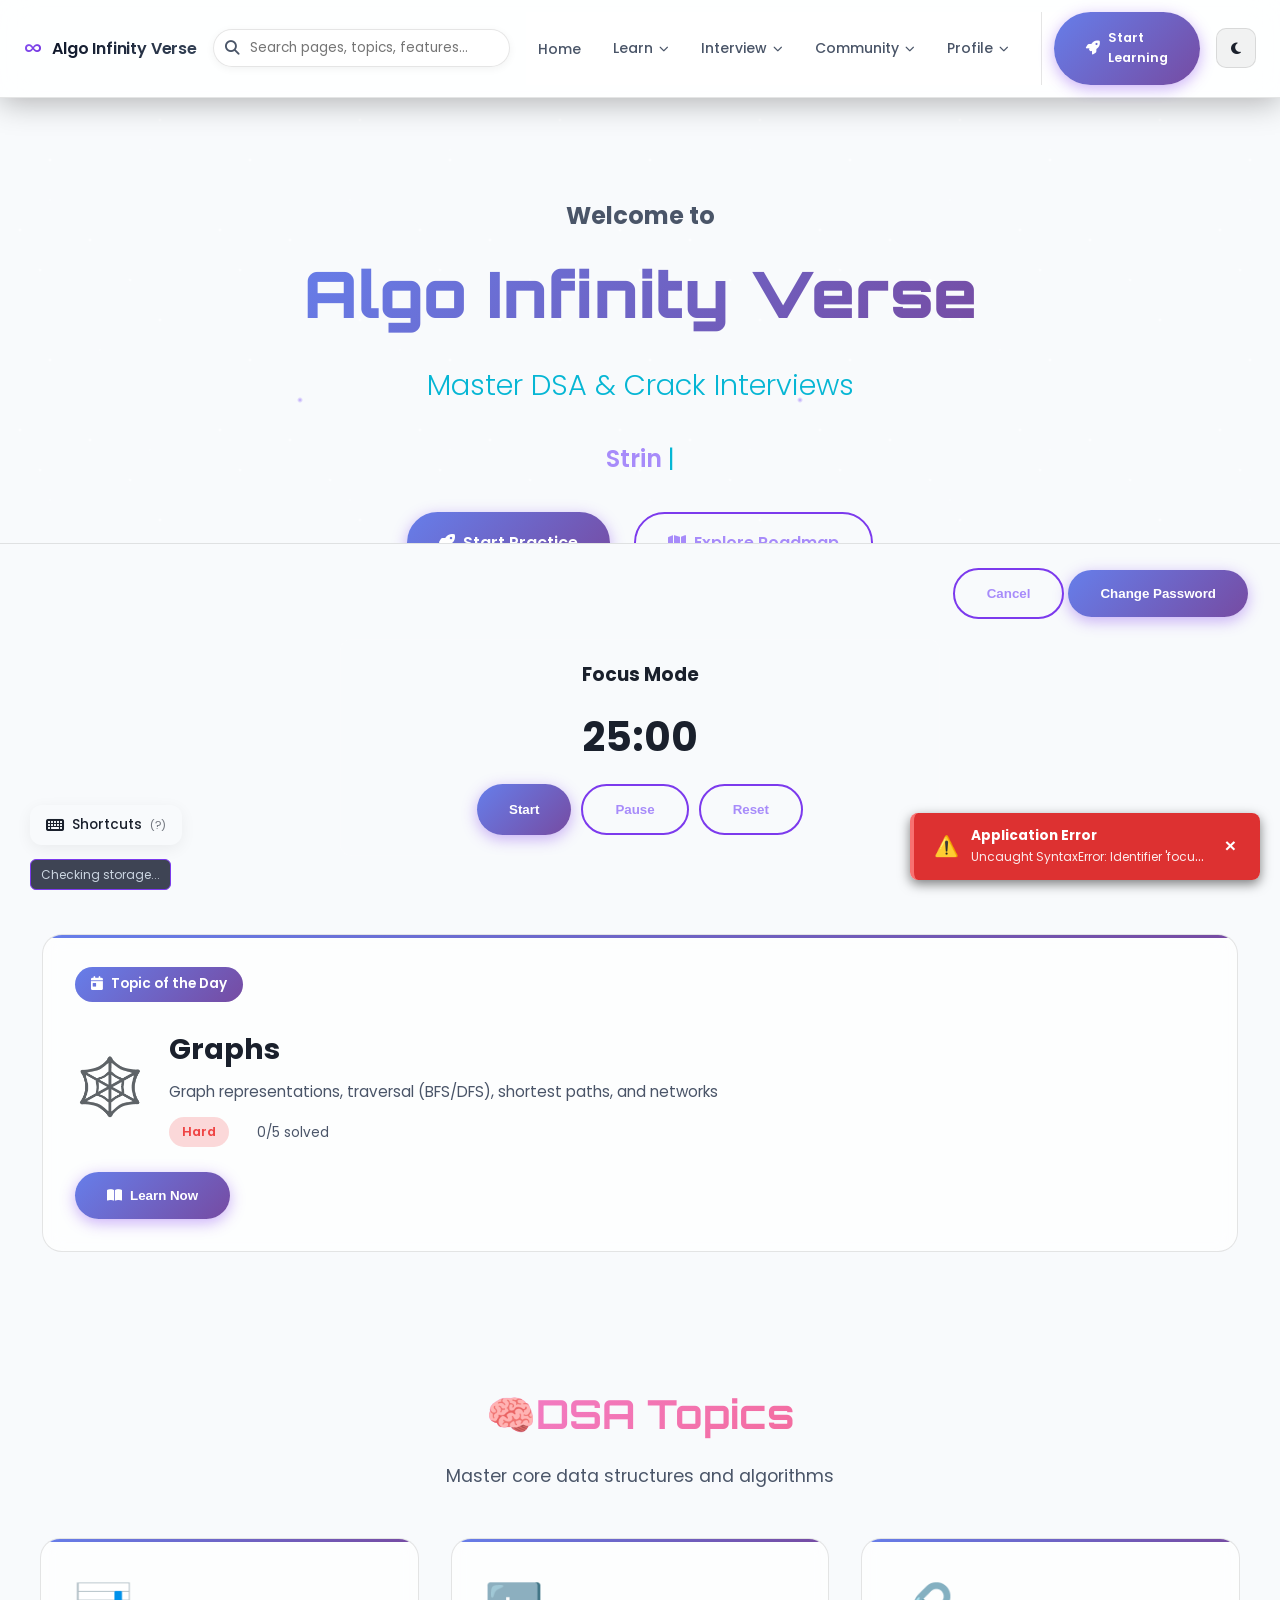
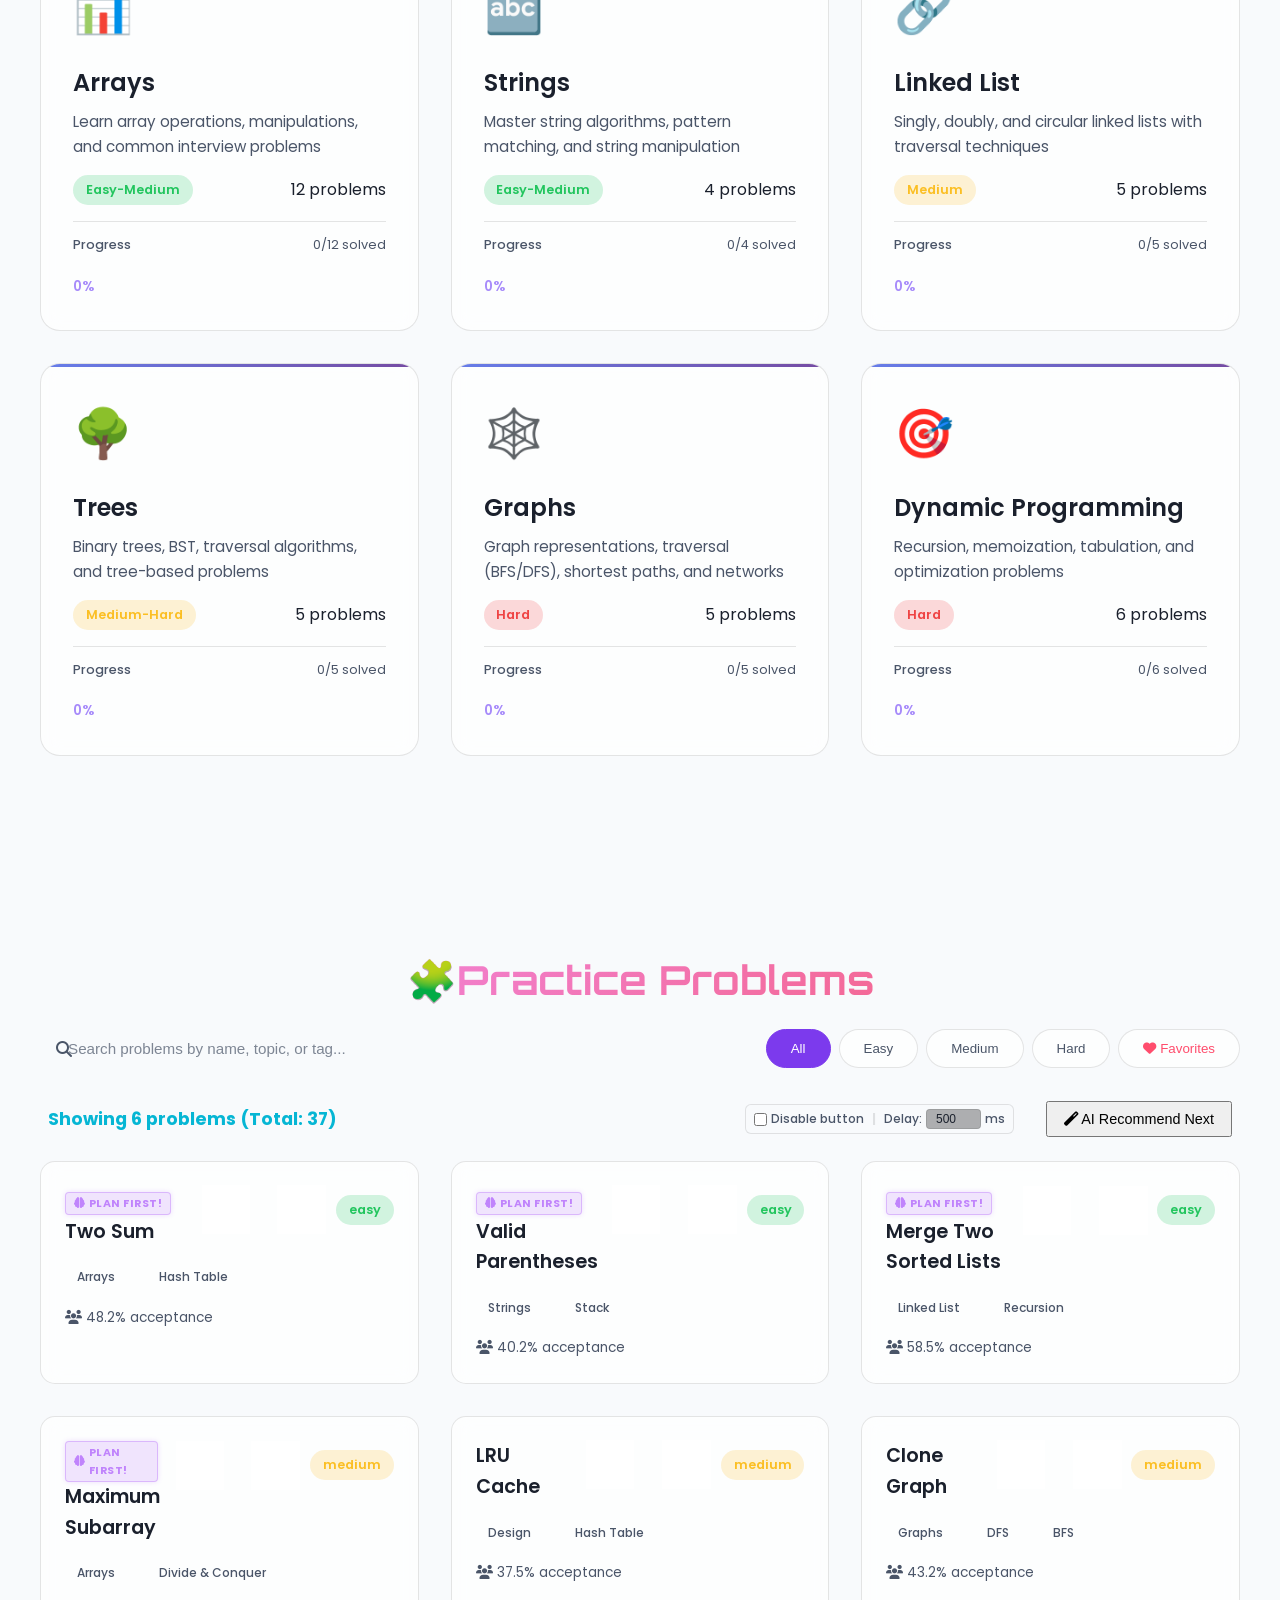
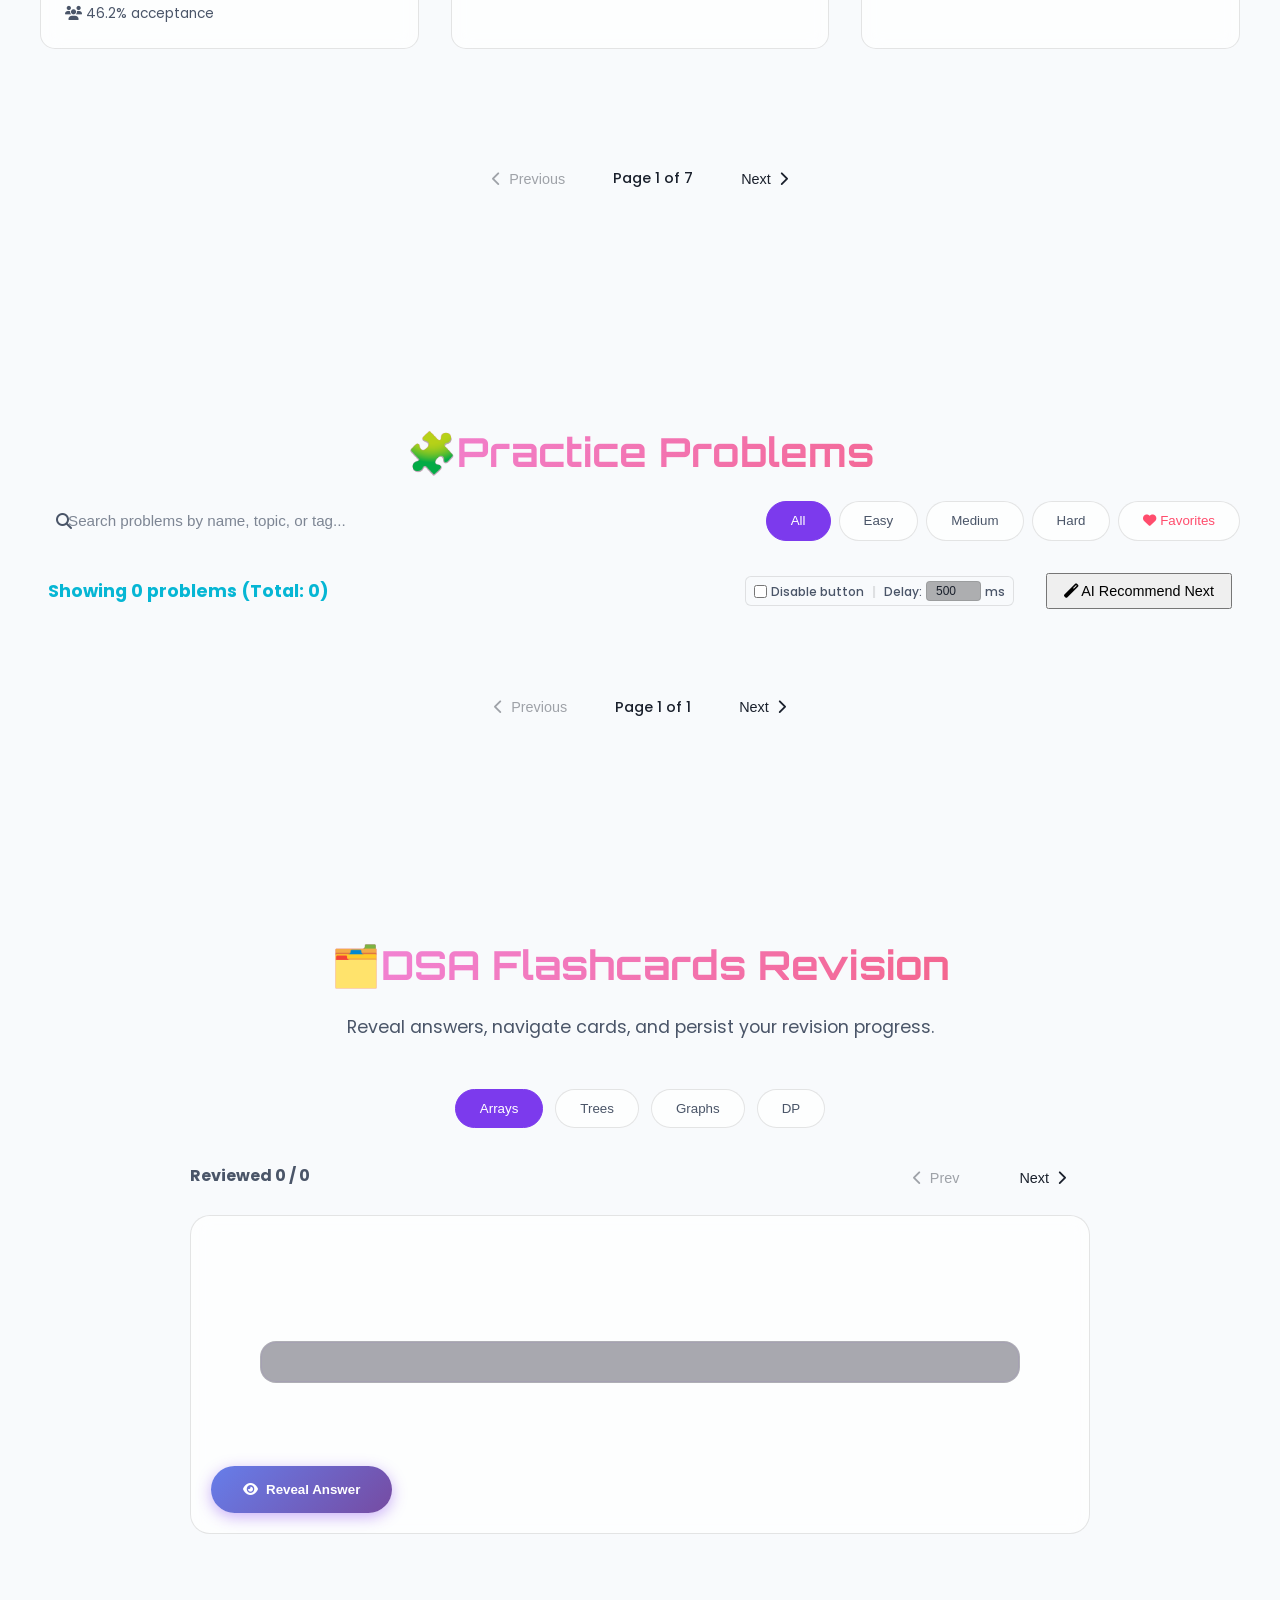
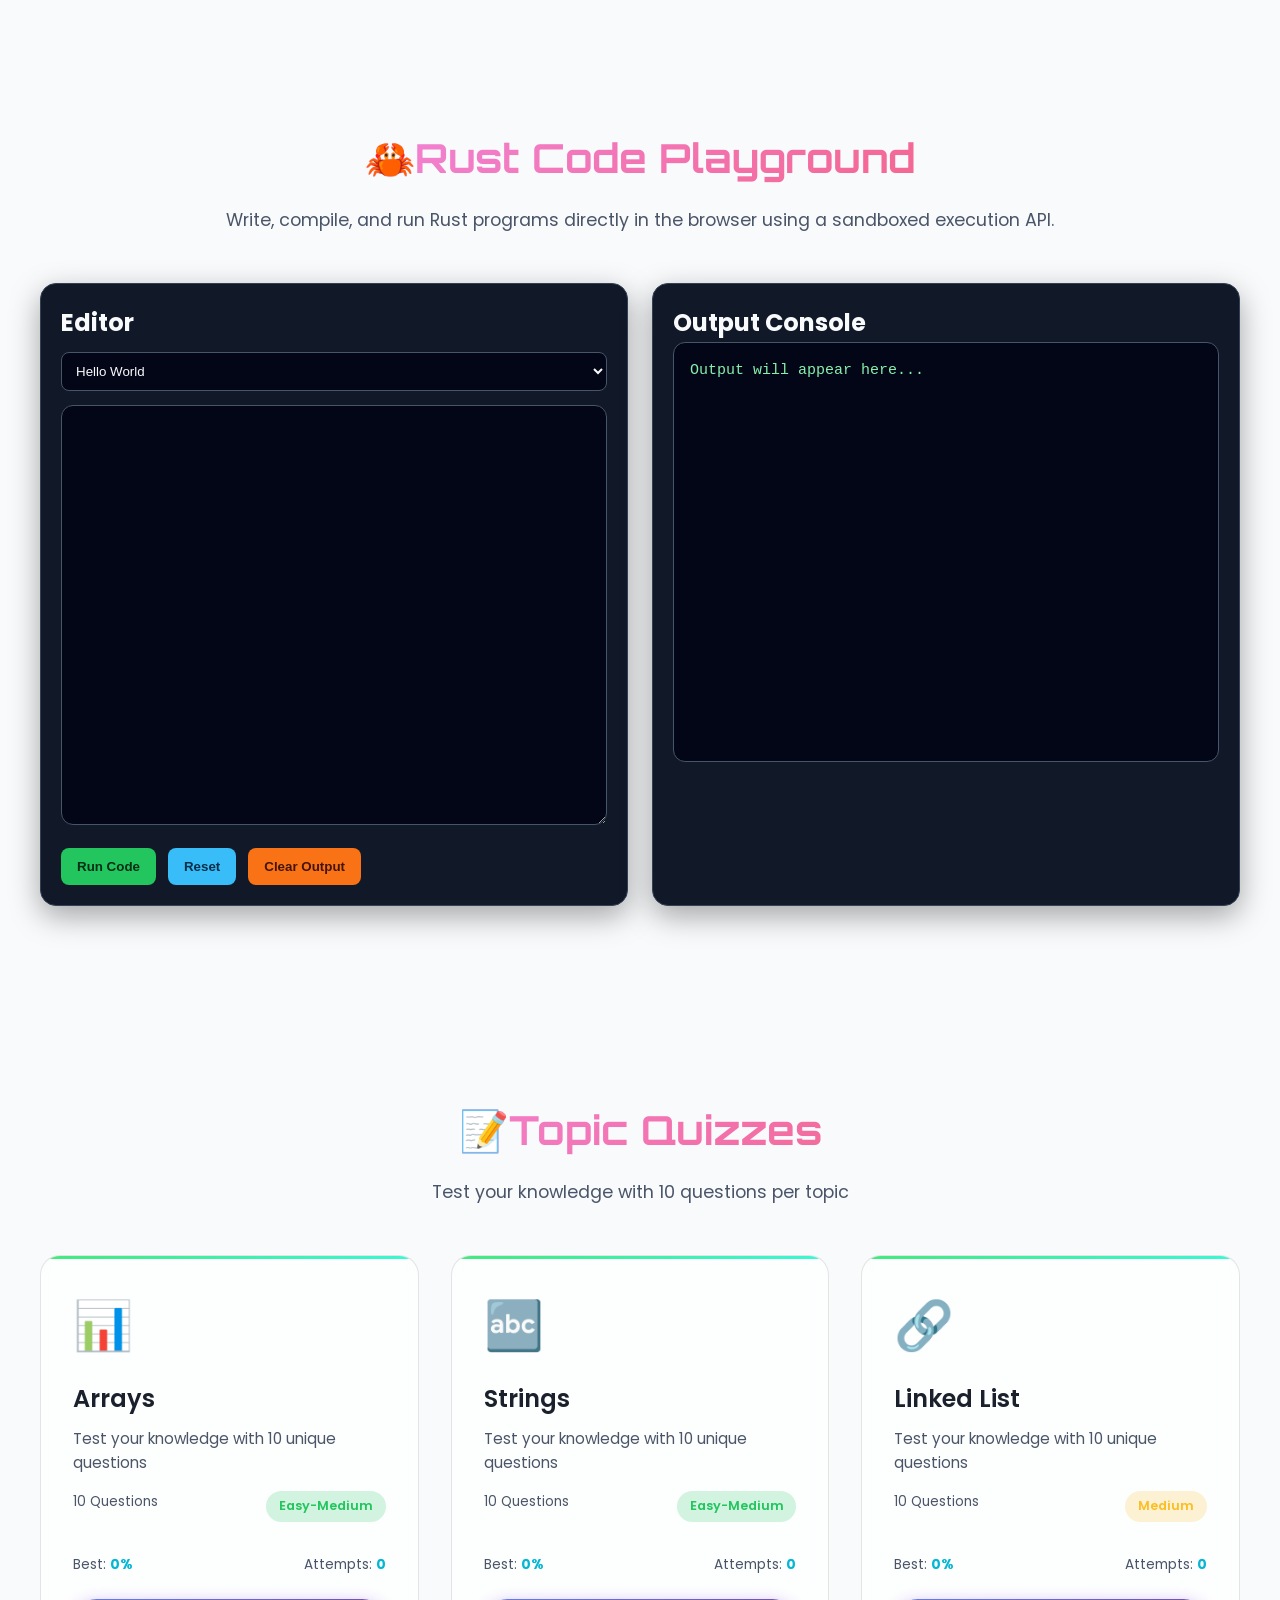
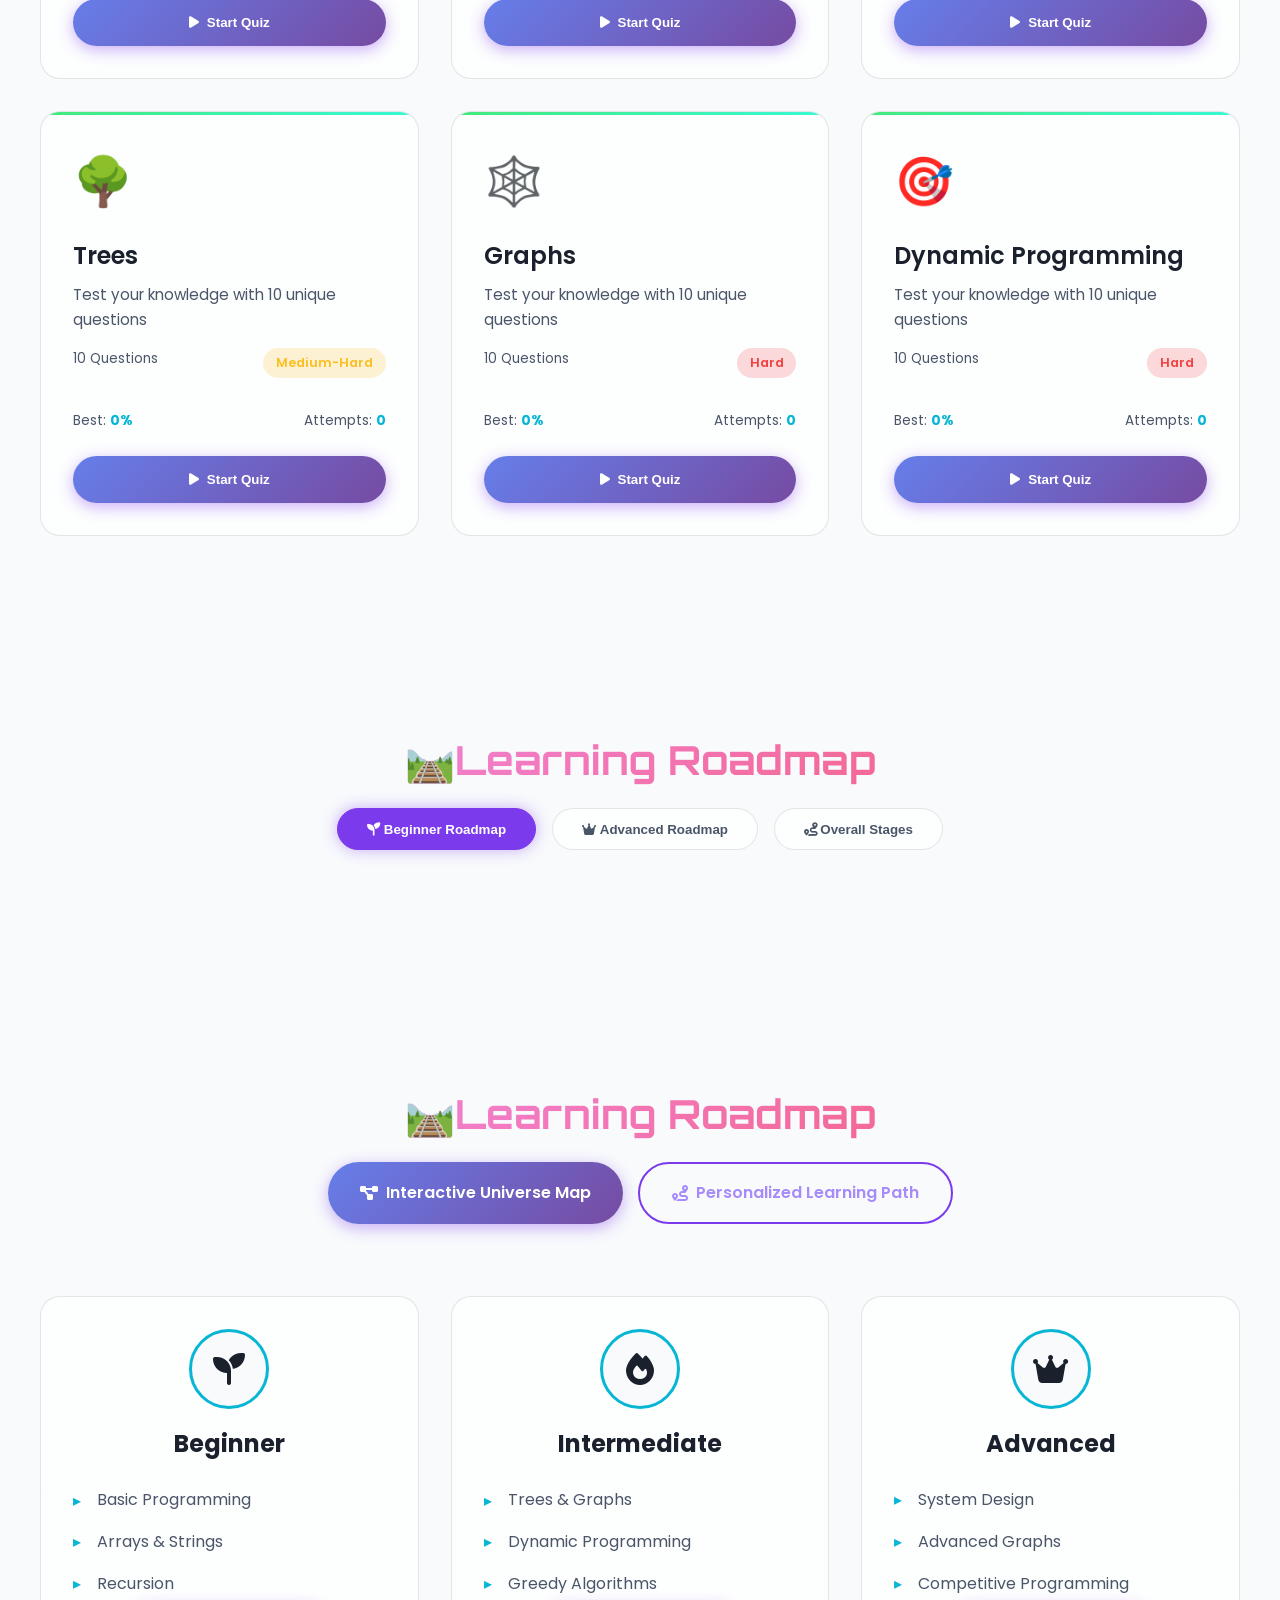
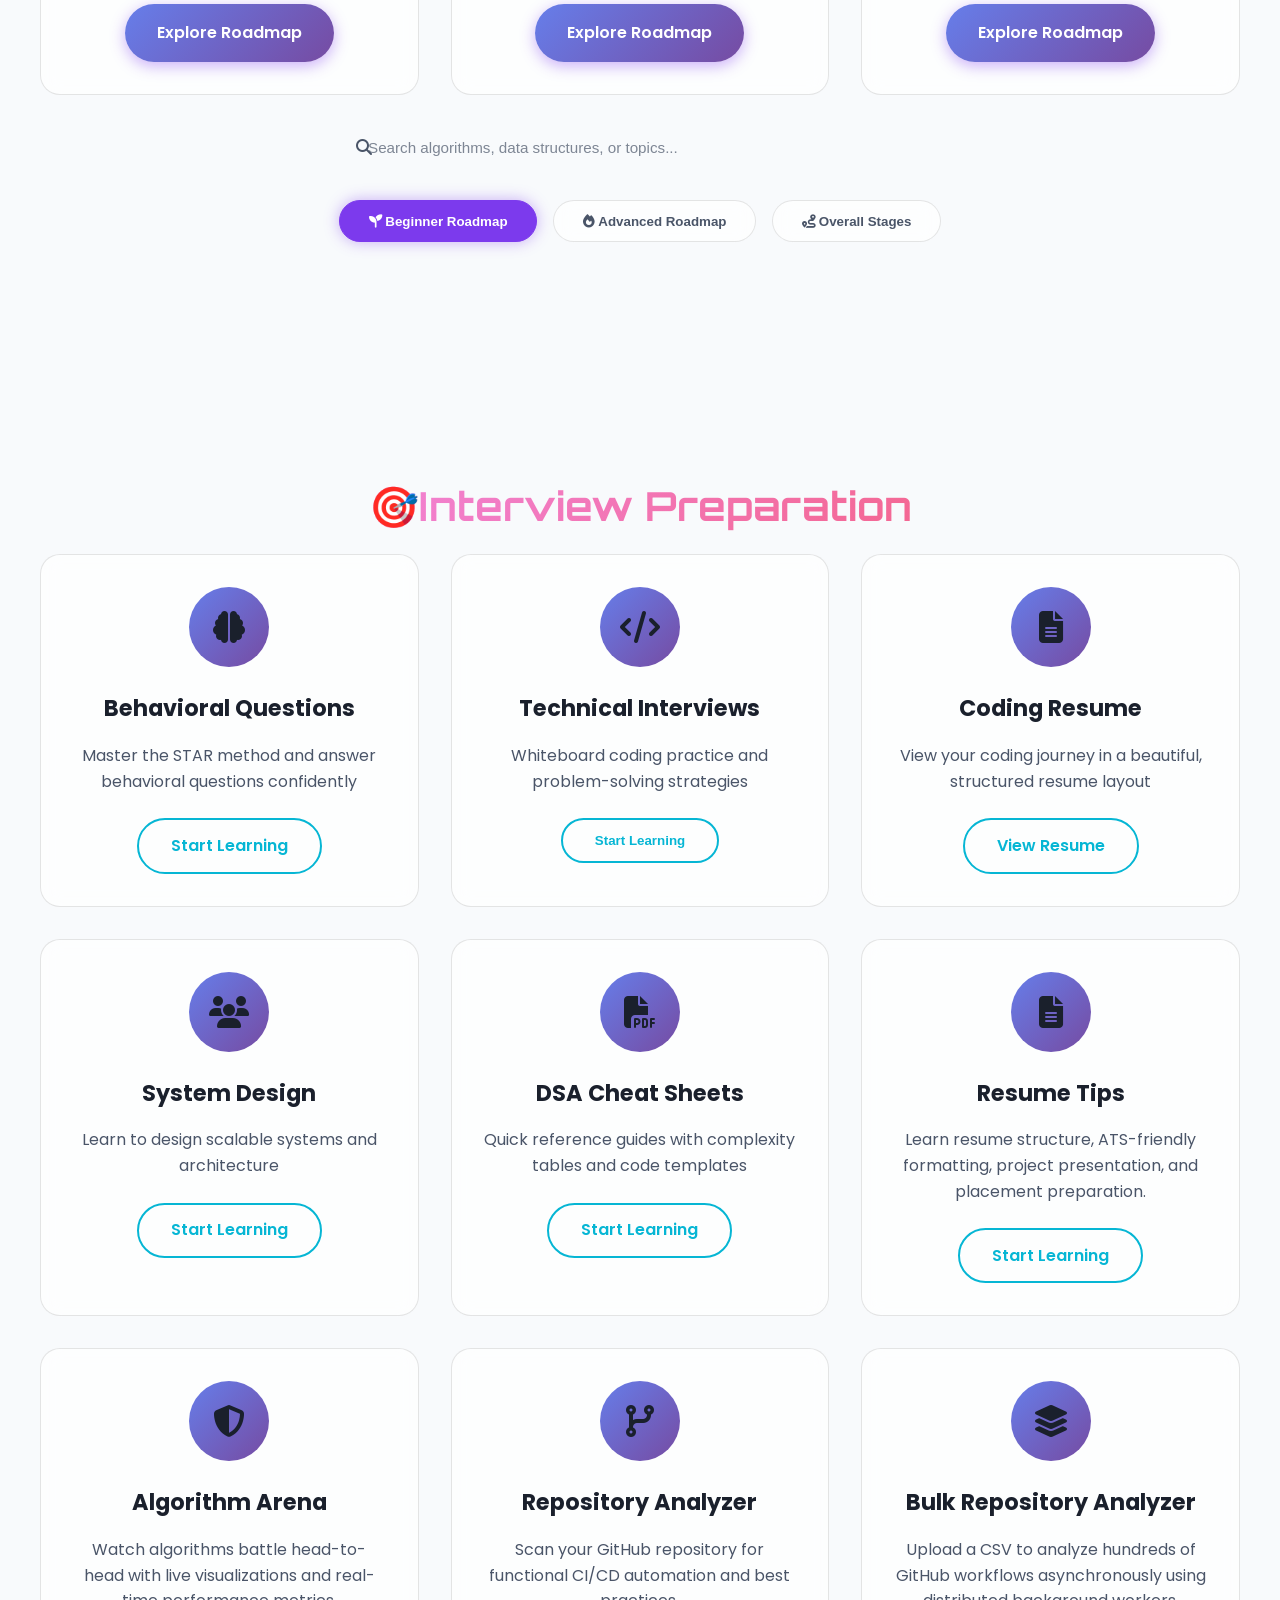
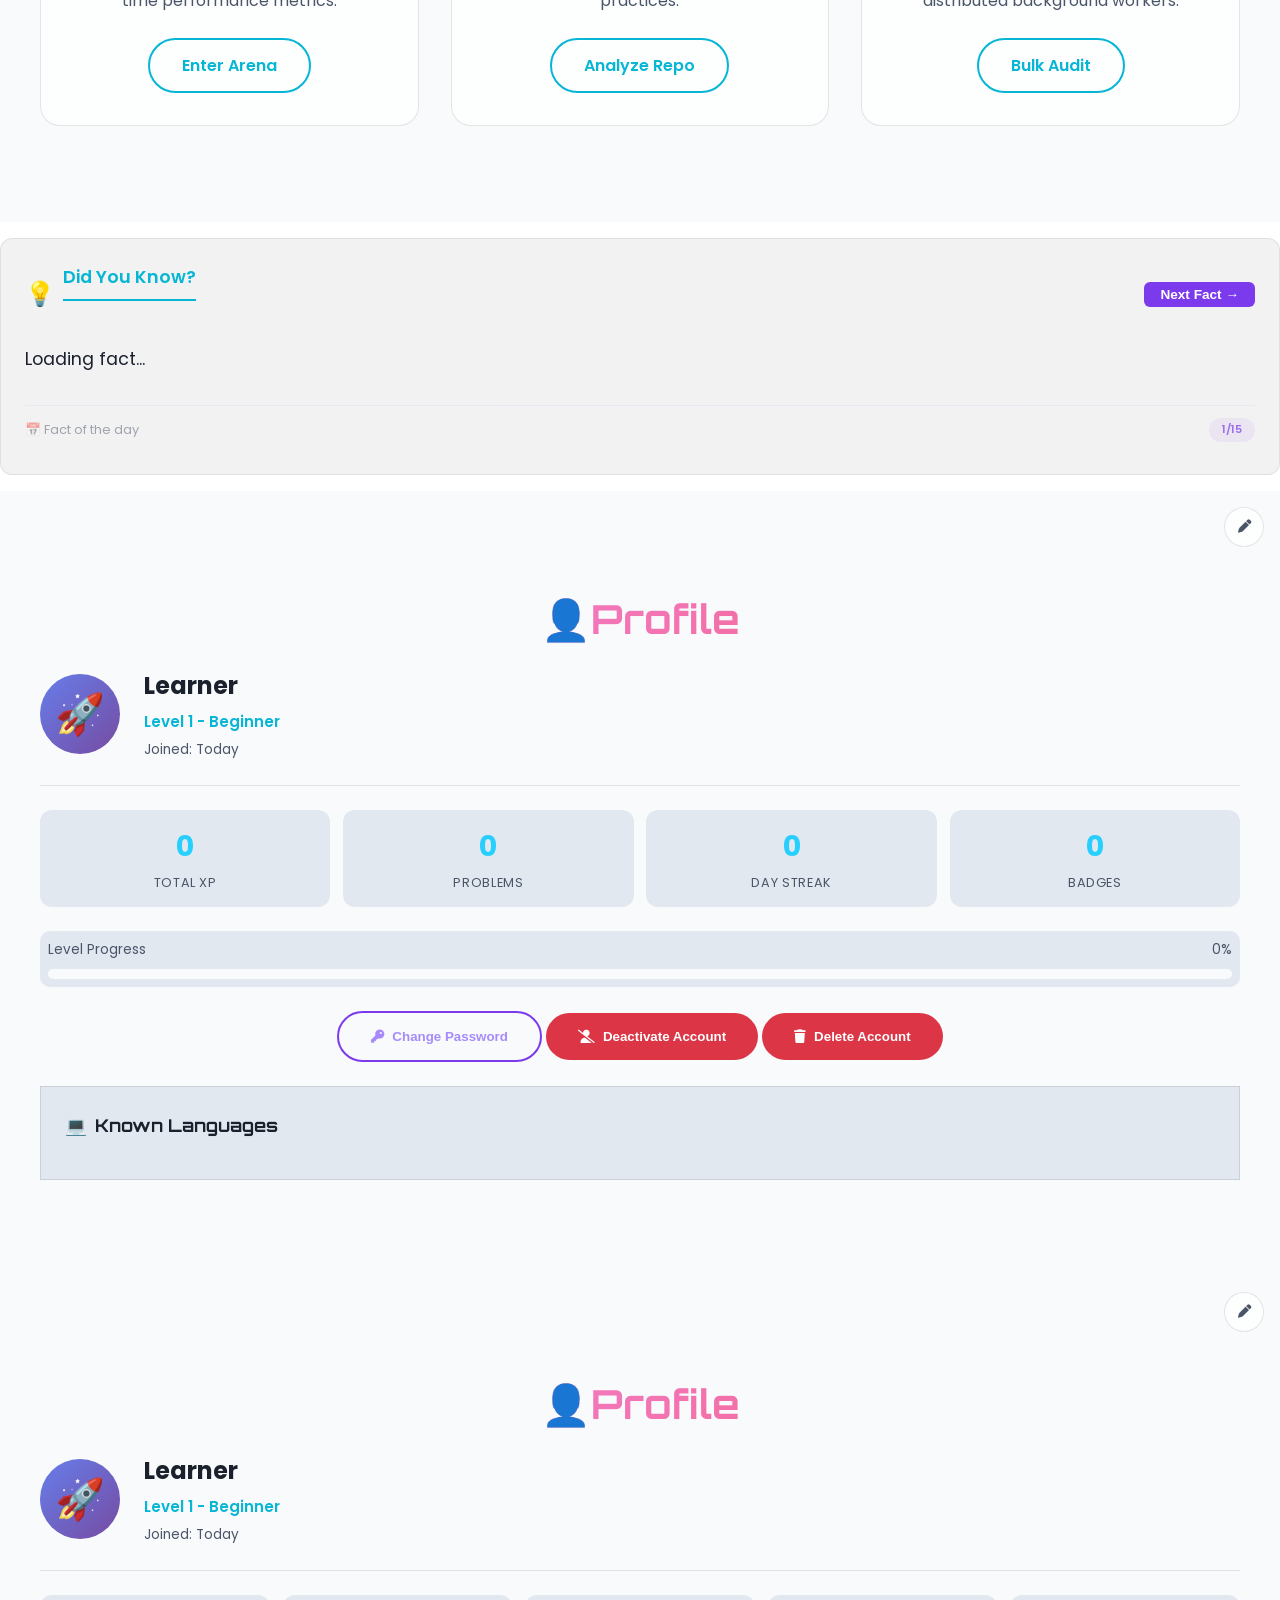
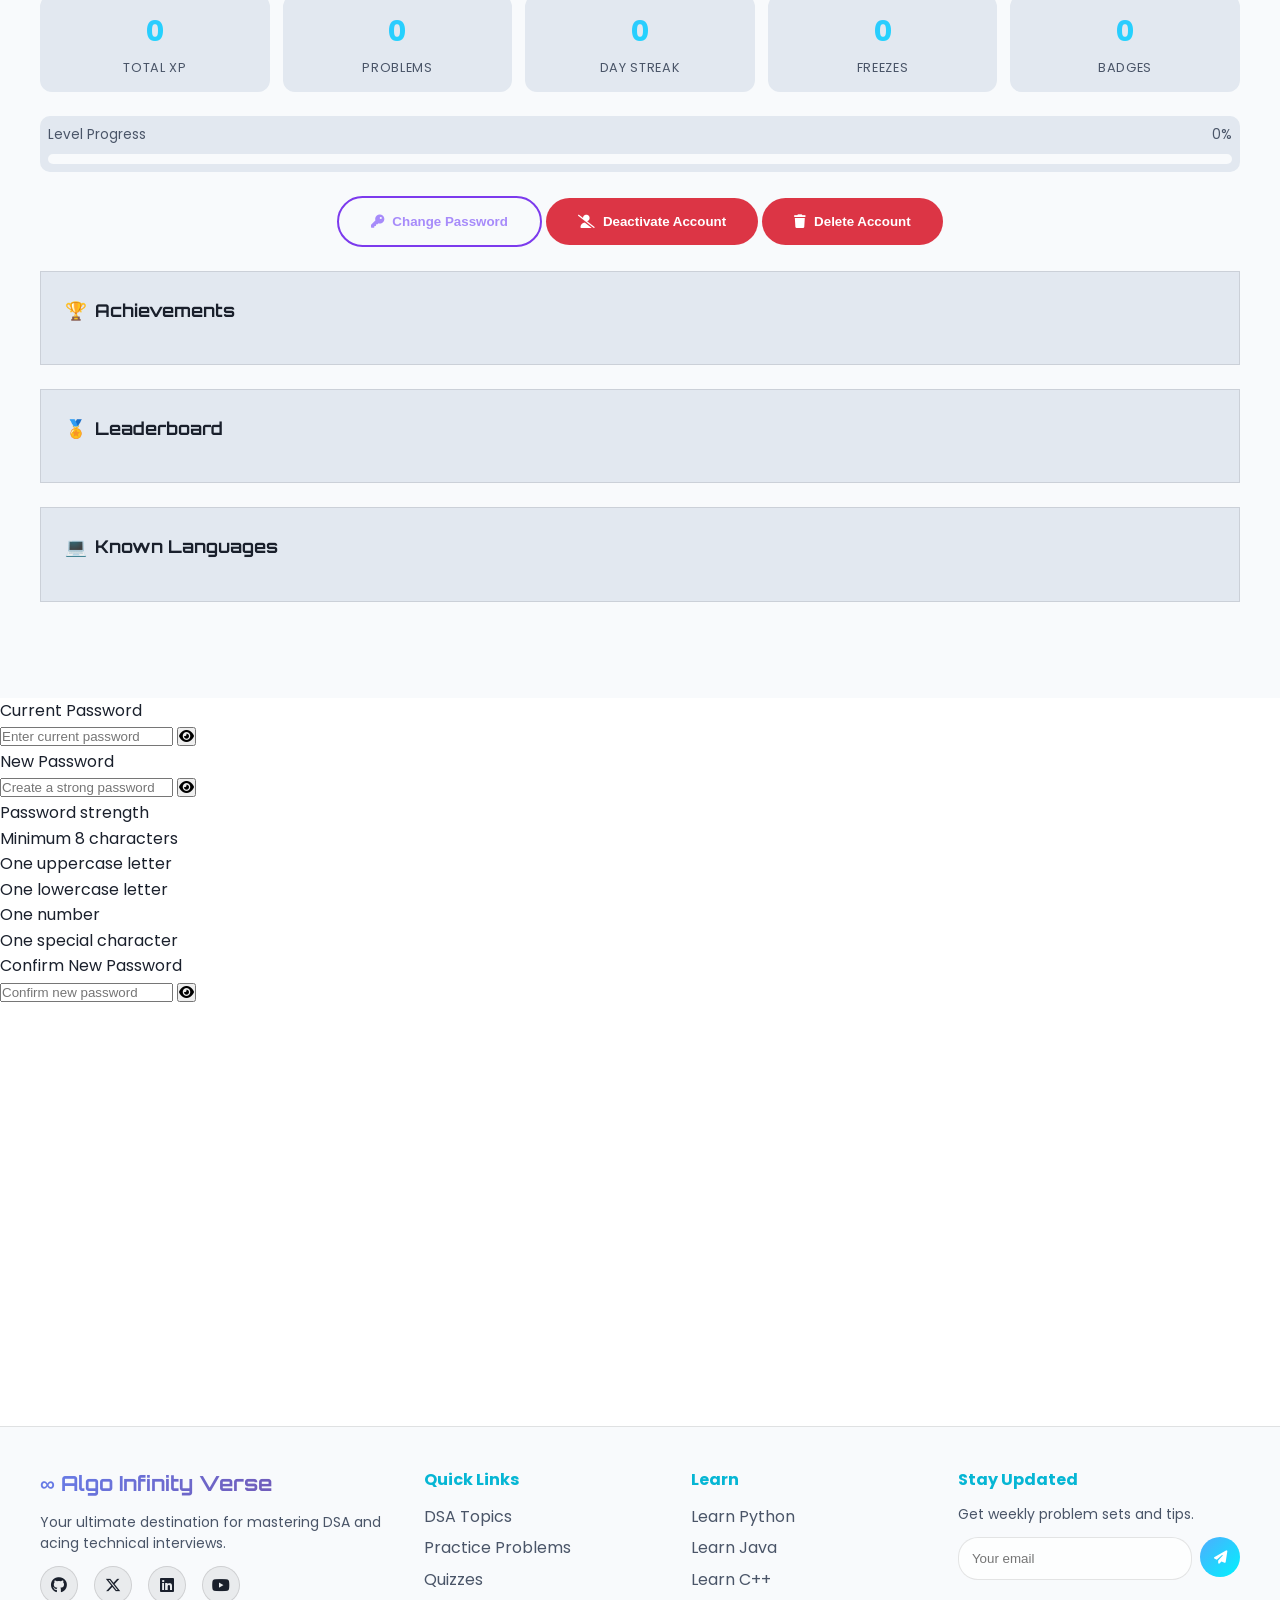
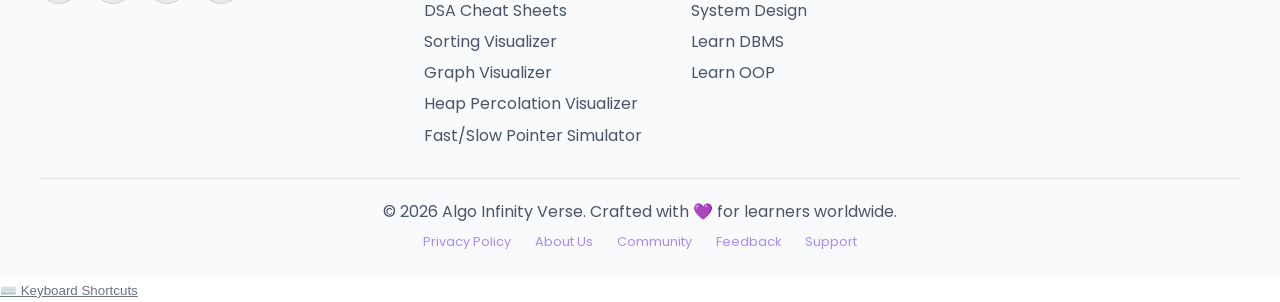
==== commit fef261a0: "Merge branch 'main' into fix/issue-1382-favorites-empty-state" ====
--- a/index.html
+++ b/index.html
@@ -648,6 +648,532 @@
   </script>
 
 
+
+      .suggestion-type.title {
+        background: rgba(59, 130, 246, 0.15);
+        color: #3b82f6;
+      }
+
+      .suggestion-type.tag {
+        background: rgba(168, 85, 247, 0.15);
+        color: #a855f7;
+      }
+
+      .suggestion-type.topic {
+        background: rgba(34, 197, 94, 0.15);
+        color: #22c55e;
+      }
+
+      .suggestion-type.description {
+        background: rgba(251, 191, 36, 0.15);
+        color: #f59e0b;
+      }
+
+      .suggestion-group-header {
+        padding: 6px 16px;
+        font-size: 0.7rem;
+        font-weight: 700;
+        text-transform: uppercase;
+        letter-spacing: 0.8px;
+        color: var(--text-secondary);
+        border-bottom: 1px solid var(--border-color);
+        margin-bottom: 4px;
+      }
+
+      .suggestion-no-results {
+        padding: 16px;
+        text-align: center;
+        color: var(--text-secondary);
+        font-size: 0.9rem;
+      }
+
+      .suggestion-no-results i {
+        display: block;
+        font-size: 24px;
+        margin-bottom: 8px;
+        color: var(--border-color);
+      }
+
+
+      /* ===== FAVORITES EMPTY STATE ===== */
+      .favorites-empty .empty-state-icon {
+        font-size: 64px;
+        color: #ef4444;
+        display: block;
+        margin-bottom: 16px;
+        animation: heartPulse 1.5s ease-in-out infinite;
+      }
+
+      .favorites-empty h3 {
+        font-size: 1.5rem;
+        font-weight: 700;
+        color: var(--text-primary);
+        margin-bottom: 8px;
+      }
+
+      .favorites-empty p {
+        font-size: 1rem;
+        color: var(--text-secondary);
+        margin-bottom: 20px;
+      }
+
+      .favorites-empty .empty-state-actions {
+        display: flex;
+        gap: 12px;
+        justify-content: center;
+        flex-wrap: wrap;
+      }
+
+      .favorites-empty .empty-state-actions .btn {
+        min-width: 160px;
+        justify-content: center;
+      }
+
+      .favorites-empty .btn-primary {
+        background: linear-gradient(135deg, #ef4444, #dc2626);
+      }
+
+      .favorites-empty .btn-primary:hover {
+        box-shadow: 0 4px 20px rgba(239, 68, 68, 0.4);
+      }
+
+      .favorites-empty .btn-secondary {
+        border-color: #ef4444;
+        color: #ef4444;
+      }
+
+      .favorites-empty .btn-secondary:hover {
+        background: rgba(239, 68, 68, 0.1);
+      }
+
+      @keyframes heartPulse {
+        0%, 100% { transform: scale(1); }
+        50% { transform: scale(1.1); }
+      }
+
+      .dark .favorites-empty .btn-secondary {
+        border-color: #f87171;
+        color: #f87171;
+      }
+
+      .dark .favorites-empty .btn-secondary:hover {
+        background: rgba(248, 113, 113, 0.15);
+      }
+
+      @media (max-width: 768px) {
+        .favorites-empty .empty-state-icon {
+          font-size: 48px;
+        }
+        
+        .favorites-empty h3 {
+          font-size: 1.25rem;
+        }
+        
+        .favorites-empty .empty-state-actions {
+          flex-direction: column;
+          align-items: center;
+          width: 100%;
+        }
+        
+        .favorites-empty .empty-state-actions .btn {
+          width: 100%;
+          max-width: 280px;
+
+      /* ===== KEYBOARD SHORTCUTS STYLES ===== */
+      
+      .shortcuts-toggle-btn {
+        position: fixed;
+        bottom: 30px;
+        left: 30px;
+        z-index: 998;
+        display: flex;
+        align-items: center;
+        gap: 8px;
+        padding: 10px 16px;
+        background: var(--bg-secondary);
+        border: 1px solid var(--border-color);
+        border-radius: 12px;
+        color: var(--text-primary);
+        font-size: 0.85rem;
+        font-weight: 500;
+        cursor: pointer;
+        transition: all 0.3s ease;
+        box-shadow: 0 4px 16px rgba(0, 0, 0, 0.06);
+        font-family: 'Poppins', sans-serif;
+      }
+
+      .shortcuts-toggle-btn:hover {
+        background: var(--primary);
+        color: white;
+        border-color: var(--primary);
+        transform: translateY(-2px);
+        box-shadow: 0 8px 24px rgba(124, 58, 237, 0.3);
+      }
+
+      .shortcuts-toggle-btn i {
+        font-size: 1rem;
+      }
+
+      .shortcuts-toggle-btn .shortcut-hint {
+        font-size: 0.7rem;
+        opacity: 0.6;
+        font-weight: 400;
+      }
+
+      .shortcuts-modal .modal-content {
+        max-width: 700px;
+        max-height: 85vh;
+        overflow-y: auto;
+      }
+
+      .shortcuts-modal-content {
+        padding: 0 !important;
+      }
+
+      .shortcuts-modal .modal-header {
+        padding: 20px 24px 16px;
+        border-bottom: 1px solid var(--border-color);
+        display: flex;
+        justify-content: space-between;
+        align-items: center;
+      }
+
+      .shortcuts-modal .modal-header h3 {
+        font-size: 1.3rem;
+        font-weight: 700;
+        color: var(--text-primary);
+        display: flex;
+        align-items: center;
+        gap: 10px;
+      }
+
+      .shortcuts-modal .modal-header h3 i {
+        color: var(--primary);
+      }
+
+      .shortcuts-modal .modal-body {
+        padding: 20px 24px 16px;
+      }
+
+      .shortcuts-intro {
+        color: var(--text-secondary);
+        font-size: 0.95rem;
+        margin-bottom: 20px;
+      }
+
+      .shortcuts-grid {
+        display: grid;
+        grid-template-columns: 1fr 1fr;
+        gap: 20px;
+      }
+
+      .shortcuts-section {
+        background: var(--bg-primary);
+        border-radius: 12px;
+        padding: 16px;
+        border: 1px solid var(--border-color);
+      }
+
+      .shortcuts-section h4 {
+        font-size: 0.9rem;
+        font-weight: 600;
+        color: var(--text-primary);
+        margin: 0 0 12px 0;
+        display: flex;
+        align-items: center;
+        gap: 8px;
+      }
+
+      .shortcuts-section h4 i {
+        color: var(--primary);
+      }
+
+      .shortcuts-table {
+        width: 100%;
+        border-collapse: collapse;
+        font-size: 0.85rem;
+      }
+
+      .shortcuts-table tr {
+        border-bottom: 1px solid var(--border-color);
+      }
+
+      .shortcuts-table tr:last-child {
+        border-bottom: none;
+      }
+
+      .shortcuts-table td {
+        padding: 6px 0;
+        color: var(--text-secondary);
+      }
+
+      .shortcuts-table td:first-child {
+        color: var(--text-primary);
+        font-weight: 500;
+        min-width: 120px;
+      }
+
+      .shortcuts-table kbd {
+        display: inline-block;
+        padding: 2px 8px;
+        background: var(--bg-secondary);
+        border: 1px solid var(--border-color);
+        border-radius: 4px;
+        font-size: 0.75rem;
+        font-weight: 600;
+        font-family: 'Fira Code', monospace;
+        color: var(--text-primary);
+      }
+
+      .shortcuts-footer {
+        margin-top: 20px;
+        padding-top: 16px;
+        border-top: 1px solid var(--border-color);
+        text-align: center;
+      }
+
+      .shortcuts-tip {
+        font-size: 0.85rem;
+        color: var(--text-secondary);
+      }
+
+      .shortcuts-tip i {
+        color: #fbbf24;
+        margin-right: 6px;
+      }
+
+      .shortcuts-tip kbd {
+        display: inline-block;
+        padding: 1px 6px;
+        background: var(--bg-secondary);
+        border: 1px solid var(--border-color);
+        border-radius: 3px;
+        font-size: 0.7rem;
+        font-family: 'Fira Code', monospace;
+        font-weight: 600;
+      }
+
+      .shortcuts-modal .modal-footer {
+        padding: 12px 24px 20px;
+        border-top: 1px solid var(--border-color);
+        display: flex;
+        justify-content: flex-end;
+      }
+
+      .shortcuts-modal .modal-footer kbd {
+        display: inline-block;
+        padding: 1px 6px;
+        background: var(--bg-secondary);
+        border: 1px solid var(--border-color);
+        border-radius: 3px;
+        font-size: 0.7rem;
+        font-family: 'Fira Code', monospace;
+        font-weight: 600;
+      }
+
+      .dark .shortcuts-toggle-btn {
+        background: #1e293b;
+        border-color: #334155;
+        color: #f1f5f9;
+      }
+
+      .dark .shortcuts-toggle-btn:hover {
+        background: #7c3aed;
+        border-color: #7c3aed;
+      }
+
+      .dark .shortcuts-section {
+        background: #0f172a;
+        border-color: #334155;
+      }
+
+      .dark .shortcuts-table tr {
+        border-color: #334155;
+      }
+
+      .dark .shortcuts-table kbd {
+        background: #1e293b;
+        border-color: #334155;
+        color: #f1f5f9;
+      }
+
+      .dark .shortcuts-modal .modal-content {
+        background: #1e293b;
+      }
+
+      .dark .shortcuts-modal .modal-header {
+        border-color: #334155;
+      }
+
+      .dark .shortcuts-modal .modal-footer {
+        border-color: #334155;
+      }
+
+      .dark .shortcuts-tip kbd {
+        background: #0f172a;
+        border-color: #334155;
+        color: #f1f5f9;
+      }
+
+      body.modal-open {
+        overflow: hidden;
+      }
+
+      @media (max-width: 768px) {
+        .shortcuts-toggle-btn {
+          bottom: 20px;
+          left: 20px;
+          padding: 8px 14px;
+          font-size: 0.8rem;
+          border-radius: 10px;
+        }
+        
+        .shortcuts-toggle-btn span:not(.shortcut-hint) {
+          display: none;
+        }
+        
+        .shortcuts-toggle-btn .shortcut-hint {
+          font-size: 0.9rem;
+          opacity: 1;
+        }
+        
+        .shortcuts-grid {
+          grid-template-columns: 1fr;
+          gap: 12px;
+        }
+        
+        .shortcuts-modal .modal-content {
+          max-width: 95%;
+          margin: 20px;
+        }
+        
+        .shortcuts-table td {
+          font-size: 0.8rem;
+          padding: 4px 0;
+        }
+        
+        .shortcuts-table td:first-child {
+          min-width: 80px;
+
+        }
+      }
+
+      @media (max-width: 480px) {
+
+        .favorites-empty .empty-state-icon {
+          font-size: 40px;
+        }
+        
+        .favorites-empty h3 {
+          font-size: 1.1rem;
+        }
+        
+        .favorites-empty p {
+          font-size: 0.9rem;
+
+        .shortcuts-toggle-btn {
+          bottom: 16px;
+          left: 16px;
+          padding: 6px 12px;
+          font-size: 0.75rem;
+          border-radius: 8px;
+        }
+        
+        .shortcuts-modal .modal-content {
+          max-width: 98%;
+          margin: 10px;
+        }
+        
+        .shortcuts-modal .modal-header {
+          padding: 14px 16px 12px;
+        }
+        
+        .shortcuts-modal .modal-body {
+          padding: 14px 16px 12px;
+        }
+        
+        .shortcuts-section {
+          padding: 12px;
+        }
+        
+        .shortcuts-table td {
+          font-size: 0.75rem;
+          padding: 3px 0;
+        }
+        
+        .shortcuts-table td:first-child {
+          min-width: 60px;
+        }
+        
+        .shortcuts-table kbd {
+          font-size: 0.65rem;
+          padding: 1px 5px;
+
+        }
+      }
+
+      @media (prefers-reduced-motion: reduce) {
+
+        .favorites-empty .empty-state-icon {
+          animation: none;
+
+        .shortcuts-toggle-btn {
+          transition: none;
+        }
+        
+        .shortcuts-toggle-btn:hover {
+          transform: none;
+
+        }
+      }
+
+      .dark .search-suggestions {
+        background: #1e293b;
+        border-color: #334155;
+        box-shadow: 0 8px 30px rgba(0, 0, 0, 0.4);
+      }
+
+      .dark .suggestion-item:hover,
+      .dark .suggestion-item:focus {
+        background: rgba(124, 58, 237, 0.15);
+      }
+
+      .dark .suggestion-item.active {
+        background: rgba(124, 58, 237, 0.2);
+      }
+
+      .dark .suggestion-text .highlight {
+        background-color: #f59e0b;
+        color: #0f172a;
+      }
+
+      .dark .suggestion-type.title {
+        background: rgba(59, 130, 246, 0.2);
+        color: #60a5fa;
+      }
+
+      .dark .suggestion-type.tag {
+        background: rgba(168, 85, 247, 0.2);
+        color: #c084fc;
+      }
+
+      .dark .suggestion-type.topic {
+        background: rgba(34, 197, 94, 0.2);
+        color: #4ade80;
+      }
+
+      .dark .suggestion-type.description {
+        background: rgba(251, 191, 36, 0.2);
+        color: #fcd34d;
+      }
+
+      .dark .suggestion-group-header {
+        color: #94a3b8;
+        border-color: #334155;
+      }
+
+      @media (max-width: 768px) {
+
       .dark .suggestion-type.description {
         background: rgba(251, 191, 36, 0.2);
         color: #fcd34d;
@@ -679,6 +1205,7 @@
         .activity-time {
           font-size: 0.65rem;
 
+
         .search-wrapper {
           min-width: 150px;
         }
@@ -707,6 +1234,7 @@
 
       @media (max-width: 480px) {
 
+
         .activity-item {
           flex-wrap: wrap;
           gap: 6px;
@@ -715,6 +1243,7 @@
         .activity-time {
           width: 100%;
           margin-left: 42px;
+
 
         .search-wrapper {
           min-width: 120px;
@@ -767,12 +1296,12 @@
   </div>
 
   <!-- Scroll to Top Button -->
-  <button id="scrollTopBtn" aria-label="Scroll to top" class="scroll-top-btn">
+  <button type="button" id="scrollTopBtn" aria-label="Scroll to top" class="scroll-top-btn">
     <i class="fas fa-circle-chevron-up"></i>
   </button>
 
   <!-- Back to Top Button -->
-  <button id="backToTop" class="back-to-top" aria-label="Back to top" title="Scroll back to top">
+  <button type="button" id="backToTop" class="back-to-top" aria-label="Back to top" title="Scroll back to top">
     <svg class="progress-ring" viewBox="0 0 44 44" aria-hidden="true">
       <circle class="progress-ring-bg" cx="22" cy="22" r="20" />
       <circle class="progress-ring-fill" cx="22" cy="22" r="20" />
@@ -781,7 +1310,7 @@
   </button>
 
   <!-- ===== KEYBOARD SHORTCUTS BUTTON ===== -->
-  <button id="shortcutsToggle" class="shortcuts-toggle-btn" aria-label="Keyboard shortcuts"
+  <button type="button" id="shortcutsToggle" class="shortcuts-toggle-btn" aria-label="Keyboard shortcuts"
     title="Keyboard Shortcuts (Press ?)">
     <i class="fas fa-keyboard"></i>
     <span>Shortcuts</span>
@@ -796,7 +1325,7 @@
         <h3 id="shortcutsModalTitle">
           <i class="fas fa-keyboard"></i> Keyboard Shortcuts
         </h3>
-        <button class="modal-close" id="shortcutsModalClose" aria-label="Close shortcuts">
+        <button type="button" class="modal-close" id="shortcutsModalClose" aria-label="Close shortcuts">
           <i class="fas fa-times"></i>
         </button>
       </div>
@@ -927,7 +1456,7 @@
         </div>
       </div>
       <div class="modal-footer">
-        <button class="btn btn-secondary" id="shortcutsModalCloseBtn">
+        <button type="button" class="btn btn-secondary" id="shortcutsModalCloseBtn">
           Close <kbd>Esc</kbd>
         </button>
       </div>
@@ -949,7 +1478,140 @@
     <div id="topics-placeholder"></div>
 
     <!-- Practice Problems Section -->
+
+    <section id="practice" class="section practice-section">
+      <div class="container">
+        <h2 class="section-title">
+          <span class="title-icon">🧩</span>
+          Practice Problems
+        </h2>
+        <div class="practice-controls">
+
+          <!-- Search with Autocomplete -->
+
+          <div class="search-wrapper">
+            <div class="search-bar">
+              <i class="fas fa-search"></i>
+              <input
+                type="text"
+                id="searchInput"
+                placeholder="Search problems by name, topic, or tag..."
+                autocomplete="off"
+                aria-label="Search problems"
+                role="combobox"
+                aria-autocomplete="list"
+                aria-expanded="false"
+                aria-controls="searchSuggestions"
+                aria-activedescendant=""
+              />
+              <button
+                id="clearSearchBtn"
+                type="button"
+                class="clear-search-btn"
+                aria-label="Clear search"
+              >
+                <i class="fas fa-times"></i>
+              </button>
+            </div>
+            
+            <div id="searchSuggestions" class="search-suggestions" role="listbox" aria-label="Search suggestions">
+            </div>
+          </div>
+          
+          <div class="filter-buttons">
+            <button class="filter-btn active" data-filter="all">All</button>
+            <button class="filter-btn" data-filter="easy">Easy</button>
+            <button class="filter-btn" data-filter="medium">Medium</button>
+            <button class="filter-btn" data-filter="hard">Hard</button>
+            <button class="filter-btn" data-filter="favorites">
+              <i class="fas fa-heart"></i>
+              Favorites
+            </button>
+          </div>
+        </div>
+
+
+        <!-- Problem Counter Container -->
+
+        <div class="problem-counter-container" style="display: flex; justify-content: space-between; align-items: center; gap: 1rem; flex-wrap: wrap;">
+          <div class="problem-stats">
+            <span class="problem-count-display">
+              Showing <strong id="visible-count">0</strong> 
+              <span id="problem-label">problems</span>
+              <span class="total-count-display">
+                (Total: <span id="total-count">0</span>)
+              </span>
+            </span>
+          </div>
+          <div style="display: flex; align-items: center; gap: 1rem; flex-wrap: wrap;">
+            <div style="display: flex; align-items: center; gap: 0.5rem; background: rgba(255, 255, 255, 0.05); padding: 0.25rem 0.5rem; border-radius: 6px; border: 1px solid var(--glass-border);">
+              <label style="font-size: 0.75rem; color: var(--text-secondary); display: flex; align-items: center; gap: 0.25rem; cursor: pointer; user-select: none;">
+                <input type="checkbox" id="ai-recommend-disable-toggle" style="cursor: pointer; accent-color: var(--primary);">
+                Disable button
+              </label>
+              <span style="color: var(--glass-border); font-size: 0.75rem;">|</span>
+              <label style="font-size: 0.75rem; color: var(--text-secondary); display: flex; align-items: center; gap: 0.25rem;">
+                Delay:
+                <input type="number" id="ai-recommend-debounce-input" value="500" min="0" max="5000" step="100" style="width: 55px; background: rgba(0,0,0,0.3); border: 1px solid var(--glass-border); border-radius: 4px; color: var(--text-primary); padding: 2px 4px; font-size: 0.75rem; text-align: center;">
+                ms
+              </label>
+            </div>
+            <span id="ai-recommend-status-msg" style="font-size: 0.85rem; font-weight: 500; opacity: 0; transition: opacity 0.2s, color 0.2s; white-space: nowrap;"></span>
+            <button id="ai-recommend-btn" class="submit-btn" style="padding: 0.5rem 1rem; width: auto; font-size: 0.9rem;">
+              <i class="fas fa-magic"></i> AI Recommend Next
+            </button>
+          </div>
+          <p id="ai-recommend-status" class="sr-only" aria-live="polite"></p>
+        </div>
+
+        <div class="problems-grid"></div>
+
+
+        <!-- Regular Empty State (for search/filter) -->
+
+        <div id="emptyState" class="empty-state hidden">
+            <i class="fas fa-search"></i>
+            <h3>No problems found</h3>
+            <p>Try adjusting your filters or search terms</p>
+            <button class="btn btn-secondary" id="clearFiltersBtn">
+                <i class="fas fa-undo"></i> Clear Filters
+            </button>
+        </div>
+
+
+        <!-- Favorites Empty State -->
+        <div id="favoritesEmptyState" class="empty-state hidden favorites-empty">
+            <i class="fas fa-heart empty-state-icon"></i>
+            <h3>No favorites yet</h3>
+            <p>Start favoriting problems you want to practice!</p>
+            <div class="empty-state-actions">
+                <button class="btn btn-primary" id="showAllProblemsBtn">
+                    <i class="fas fa-undo"></i> Show All Problems
+                </button>
+                <button class="btn btn-secondary" id="browseProblemsBtn">
+                    <i class="fas fa-search"></i> Browse Problems
+                </button>
+            </div>
+        </div>
+
+        <!-- Pagination Controls -->
+         <div class="pagination-controls" id="paginationControls">
+        <div class="pagination-controls" id="paginationControls">
+
+         <button class="pagination-btn" id="prevPageBtn" disabled>
+          <i class="fas fa-chevron-left"></i> Previous
+         </button>
+          <span class="pagination-info" id="paginationInfo">Page 1 of 1</span>
+          <button class="pagination-btn" id="nextPageBtn">
+           Next <i class="fas fa-chevron-right"></i>
+          </button>
+        </div>
+      </div>
+    </section>
+    
+
     <div id="practice-placeholder"></div>
+
 
     <!-- DSA Flashcards Revision Section -->
     <div id="flashcards-placeholder"></div>
@@ -961,6 +1623,160 @@
     <div id="quiz-placeholder"></div>
 
     <!-- Roadmap Section -->
+    <section id="roadmap" class="section roadmap-section">
+      <div class="container">
+        <h2 class="section-title">
+          <span class="title-icon">🛤️</span>
+          Learning Roadmap
+        </h2>
+        <!-- <div class="roadmap-container">
+          <div class="roadmap-progress">
+            <div class="progress-bar"></div>
+          </div>
+          <div class="roadmap-stages">
+            <div class="stage" data-level="beginner">
+              <div class="stage-marker">
+                <i class="fas fa-seedling"></i>
+              </div>
+              <h3>Beginner</h3>
+              <ul>
+                <li>Basic Programming</li>
+                <li>Arrays & Strings</li>
+                <li>Recursion</li>
+              </ul>
+              <a href="beginner-roadmap.html" class="btn btn-primary">
+                Explore Roadmap
+              </a>
+            </div>
+            <div class="stage" data-level="intermediate">
+              <div class="stage-marker">
+                <i class="fas fa-fire"></i>
+              </div>
+
+              <h3>Intermediate</h3>
+
+              <ul>
+                <li>Trees & Graphs</li>
+                <li>Dynamic Programming</li>
+                <li>Greedy Algorithms</li>
+              </ul>
+
+              <a href="intermediate-roadmap.html" class="btn btn-primary">
+                Explore Roadmap
+              </a>
+            </div>
+            <div class="stage" data-level="advanced">
+              <div class="stage-marker">
+                <i class="fas fa-crown"></i>
+              </div>
+              <h3>Advanced</h3>
+              <ul>
+                <li>System Design</li>
+                <li>Advanced Graphs</li>
+                <li>Competitive Programming</li>
+              </ul>
+              <a href="advanced-roadmap.html" class="btn btn-primary">
+                Explore Roadmap
+              </a>
+            </div>
+          </div>
+        </div> -->
+
+        <!-- Roadmap Tabs Selector -->
+        <div class="roadmap-selector">
+          <button
+            class="roadmap-tab active"
+            data-tab="basic"
+            id="roadmapBasicTab"
+          >
+            <i class="fas fa-seedling"></i> Beginner Roadmap
+          </button>
+          <button
+            class="roadmap-tab"
+            data-tab="advanced"
+            id="roadmapAdvancedTab"
+          >
+            <i class="fas fa-crown"></i> Advanced Roadmap
+          </button>
+          <button
+            class="roadmap-tab"
+            data-tab="overview"
+            id="roadmapOverviewTab"
+          >
+            <i class="fas fa-route"></i> Overall Stages
+          </button>
+        </div>
+
+        <div class="roadmap-container-wrapper">
+          <!-- Basic Roadmap (Dynamic Timeline) -->
+          <div class="roadmap-content active" id="basicRoadmapContainer">
+            <div class="roadmap-timeline" id="basicRoadmapTimeline">
+              <!-- Dynamically populated via JS -->
+            </div>
+          </div>
+
+          <!-- Advanced Roadmap (Dynamic Timeline) -->
+          <div class="roadmap-content" id="advancedRoadmapContainer">
+            <div class="roadmap-timeline" id="advancedRoadmapTimeline">
+              <!-- Dynamically populated via JS -->
+            </div>
+          </div>
+
+          <!-- Overall Stages Roadmap (Original) -->
+          <div class="roadmap-content" id="overviewRoadmapContainer">
+            <div class="roadmap-container">
+              <div class="roadmap-progress">
+                <div class="progress-bar" id="roadmapProgress"></div>
+              </div>
+              <div class="roadmap-stages">
+                <div class="stage big-box" data-level="beginner">
+                  <div class="stage-marker">
+                    <i class="fas fa-seedling"></i>
+                  </div>
+                  <h3>Beginner</h3>
+                  <ul>
+                    <li>Basic Programming</li>
+                    <li>Arrays & Strings</li>
+                    <li>Recursion</li>
+                  </ul>
+                  <a href="beginner-roadmap.html" class="btn btn-primary">
+                    Explore Roadmap
+                  </a>
+                </div>
+                <div class="stage big-box" data-level="intermediate">
+                  <div class="stage-marker">
+                    <i class="fas fa-fire"></i>
+                  </div>
+                  <h3>Intermediate</h3>
+                  <ul>
+                    <li>Trees & Graphs</li>
+                    <li>Dynamic Programming</li>
+                    <li>Greedy Algorithms</li>
+                  </ul>
+                  <a href="intermediate-roadmap.html" class="btn btn-primary">
+                    Explore Roadmap
+                  </a>
+                </div>
+                <div class="stage big-box" data-level="advanced">
+                  <div class="stage-marker">
+                    <i class="fas fa-crown"></i>
+                  </div>
+                  <h3>Advanced</h3>
+                  <ul>
+                    <li>System Design</li>
+                    <li>Advanced Graphs</li>
+                    <li>Competitive Programming</li>
+                  </ul>
+                  <a href="advanced-roadmap.html" class="btn btn-primary">
+                    Explore Roadmap
+                  </a>
+                </div>
+              </div>
+            </div>
+          </div>
+        </div>
+      </div>
+    </section>
     <div id="roadmap-placeholder"></div>
 
     <!-- Interview Prep Section -->
@@ -1156,6 +1972,88 @@
     <div id="did-you-know-placeholder"></div>
 
     <!-- Gamification Section -->
+    <section id="gamification" class="section gamification-section">
+      <div class="container">
+        <h2 class="section-title">
+          <span class="title-icon">🎮</span>
+          Gamification
+        </h2>
+      <div class="gamification-grid">
+
+          <!-- XP & Level Card -->
+          <div class="xp-card big-box">
+            <div class="xp-card-header">
+              <h3>⚡ Experience Points</h3>
+              <span class="xp-next-level" id="xpNextLevel">Next: Novice</span>
+            </div>
+            <div class="xp-bar-container">
+              <div class="xp-bar" id="xpBar"></div>
+              <span class="xp-text" id="xpText">0 / 1000 XP</span>
+            </div>
+            <div class="level-info">
+              <span
+                class="level-badge"
+                id="levelBadge"
+                onclick="openGameModal()"
+                style="cursor: pointer"
+                title="Click to play DSA games! 🎮"
+              >
+                🎮 Level 1 - Beginner
+              </span>
+              <span class="level-hint">Click to play DSA Games!</span>
+            </div>
+            <div class="xp-stats">
+              <div class="xp-stat-item">
+                <span class="xp-stat-value" id="totalProblemsCount">0</span>
+                <span class="xp-stat-label">Problems Solved</span>
+              </div>
+              <div class="xp-stat-item">
+                <span class="xp-stat-value" id="streakCount">0🔥</span>
+                <span class="xp-stat-label">Day Streak</span>
+              </div>
+              <div class="xp-stat-item">
+                <span class="xp-stat-value" id="totalXPCount">0</span>
+                <span class="xp-stat-label">Total XP</span>
+              </div>
+            </div>
+          </div>
+
+          <!-- Badges Card -->
+          <div class="badges-showcase big-box">
+            <div class="badges-header">
+              <h3>🏆 Badges</h3>
+              <span class="badges-earned-count" id="badgesEarnedCount">0/6 earned</span>
+            </div>
+            <div class="badges-grid" id="badgesGrid">
+              <!-- Badges will be generated by JavaScript -->
+            </div>
+          </div>
+
+          <!-- Streak Card -->
+          <div class="streak-card big-box">
+            <h3>🔥 Daily Streak</h3>
+            <div class="streak-display">
+              <div class="streak-number" id="streakNumber">0</div>
+              <div class="streak-label">day streak</div>
+            </div>
+            <div class="streak-week" id="streakWeek">
+              <!-- Generated by JS -->
+            </div>
+            <div class="streak-best">
+              🏅 Best Streak: <span id="bestStreak">0</span> days
+            </div>
+          </div>
+
+          <!-- Recent Activity Card -->
+          <div class="activity-card big-box">
+            <h3>📊 Recent Activity</h3>
+            <div class="activity-list" id="activityList">
+              <p class="activity-empty">No activity yet. Start solving problems! 🚀</p>
+            </div>
+          </div>
+
+        </div>
+    </section>
     <div id="gamification-placeholder"></div>
 
     <!-- Game Modal -->
@@ -1171,7 +2069,180 @@
     <div id="roadmap-step-modal-placeholder"></div>
 
     <!-- Quiz Editor Modal -->
+
+    <div class="modal quiz-modal" id="quizEditorModal">
+      <div class="quiz-modal-content">
+        <div id="quizLoadingScreen" class="quiz-loading hidden">
+          <div class="quiz-spinner"></div>
+          <h3 class="loading-text">Vectoring Challenge...</h3>
+          <p id="loadingTopicName"></p>
+        </div>
+        <div class="quiz-modal-header">
+          <div class="quiz-problem-info">
+            <span class="quiz-topic-badge" id="quizTopicBadge"></span>
+            <span class="quiz-difficulty" id="quizDifficulty"></span>
+            <h3 id="quizTitle">Problem Title</h3>
+            <button type="button" class="quiz-modal-close" id="quizModalClose" aria-label="Close">&times;</button>
+          </div>
+        </div>
+        <div class="quiz-modal-body">
+          <div class="quiz-layout">
+            <div class="quiz-problem-panel">
+              <div class="quiz-panel-tabs" style="display: flex; border-bottom: 1px solid var(--glass-border); margin-bottom: 1rem; gap: 0.5rem;">
+                <button id="btnQuizTabProblem" class="quiz-tab-btn active" onclick="switchQuizTab('problem')" type="button">Description</button>
+                <button id="btnQuizTabNotes" class="quiz-tab-btn" onclick="switchQuizTab('notes')" type="button">Notes & Mnemonics</button>
+              </div>
+
+              <div id="quizTabProblemContent">
+                <div class="problem-description">
+                  <h4>Problem Description</h4>
+                  <p id="quizDescription"></p>
+                  <div class="problem-examples">
+                    <h5>Examples</h5>
+                    <div id="quizExamples"></div>
+                  </div>
+                </div>
+                <div class="test-cases-section">
+                  <h5 class="test-cases-heading">Test Cases</h5>
+                  <div class="test-cases-container" id="quizTestCasesContainer"></div>
+                </div>
+              </div>
+
+              <div id="quizTabNotesContent" style="display: none; padding-right: 0.5rem; max-height: 480px; overflow-y: auto;">
+                <h4 style="margin-top:0; font-family:'Orbitron',sans-serif; color:var(--accent);">Problem Study Guide</h4>
+                <p style="font-size:0.8rem; color:var(--text-secondary); margin-bottom: 1rem;">Attach study hooks, traps, and guidelines below. Notes are saved to your profile.</p>
+                
+                <div class="control-group" style="margin-bottom: 0.75rem;">
+                  <label for="noteText" style="display:block; font-size:0.8rem; margin-bottom:0.25rem;">My Notes</label>
+                  <textarea id="noteText" class="control-input" placeholder="General observations, explanations, or approach summaries..." style="height: 70px; resize: vertical; width: 100%; border-radius: 6px; padding: 0.5rem; background: rgba(0,0,0,0.2); border: 1px solid var(--glass-border); color: var(--text-primary); font-family: inherit; font-size: 0.9rem;"></textarea>
+                </div>
+                
+                <div class="control-group" style="margin-bottom: 0.75rem;">
+                  <label for="mnemonicText" style="display:block; font-size:0.8rem; margin-bottom:0.25rem;">Mnemonics / Memory Hooks</label>
+                  <textarea id="mnemonicText" class="control-input" placeholder="e.g. 'FAST/SLOW pointers: Slow moves 1, Fast moves 2'..." style="height: 60px; resize: vertical; width: 100%; border-radius: 6px; padding: 0.5rem; background: rgba(0,0,0,0.2); border: 1px solid var(--glass-border); color: var(--text-primary); font-family: inherit; font-size: 0.9rem;"></textarea>
+                </div>
+                
+                <div class="control-group" style="margin-bottom: 0.75rem;">
+                  <label for="pitfallsText" style="display:block; font-size:0.8rem; margin-bottom:0.25rem;">Common Pitfalls & Traps</label>
+                  <textarea id="pitfallsText" class="control-input" placeholder="What to watch out for (e.g. integer overflow, empty checks)..." style="height: 60px; resize: vertical; width: 100%; border-radius: 6px; padding: 0.5rem; background: rgba(0,0,0,0.2); border: 1px solid var(--glass-border); color: var(--text-primary); font-family: inherit; font-size: 0.9rem;"></textarea>
+                </div>
+                
+                <div class="control-group" style="margin-bottom: 0.75rem;">
+                  <label for="whenToUseText" style="display:block; font-size:0.8rem; margin-bottom:0.25rem;">When to use this Pattern?</label>
+                  <textarea id="whenToUseText" class="control-input" placeholder="Characteristics of problems that need this solution pattern..." style="height: 60px; resize: vertical; width: 100%; border-radius: 6px; padding: 0.5rem; background: rgba(0,0,0,0.2); border: 1px solid var(--glass-border); color: var(--text-primary); font-family: inherit; font-size: 0.9rem;"></textarea>
+                </div>
+
+                <div class="control-group" style="margin-bottom: 1rem;">
+                  <label for="noteTags" style="display:block; font-size:0.8rem; margin-bottom:0.25rem;">Tags (Comma-separated)</label>
+                  <input type="text" id="noteTags" class="control-input" placeholder="e.g. sliding-window, hash-map" style="width: 100%; border-radius: 6px; padding: 0.5rem; background: rgba(0,0,0,0.2); border: 1px solid var(--glass-border); color: var(--text-primary); font-family: inherit; font-size: 0.9rem;">
+                </div>
+                
+                <div style="display:flex; justify-content:space-between; align-items:center; margin-top: 1rem;">
+                  <span id="noteSaveStatus" style="font-size:0.8rem; color:#10b981; font-style:italic;"></span>
+                  <button id="btnSaveProblemNotes" class="btn btn-primary" onclick="saveActiveProblemNotes()" type="button" style="padding: 0.4rem 0.8rem; font-size: 0.82rem;"><i class="fas fa-save"></i> Save Notes</button>
+                </div>
+              </div>
+            </div>
+            <div class="quiz-editor-panel">
+              <div class="code-editor-container">
+                <div class="editor-header">
+                  <div class="problem-details">
+                    <select id="languageSelect" class="language-select">
+                      <option value="javascript">JavaScript</option>
+                      <option value="python">Python</option>
+                      <option value="java">Java</option>
+                      <option value="cpp">C++</option>
+                      <option value="c">C</option>
+                      <option value="swift">Swift</option>
+                    </select>
+                  </div>
+                  <div class="editor-actions">
+                    <button
+                      class="editor-btn"
+                      onclick="insertSnippet('function')"
+                      title="Insert function"
+                    >
+                      <i class="fas fa-code"></i><span class="btn-text"> Function</span>
+                    </button>
+                    <button
+                      class="editor-btn"
+                      onclick="formatCode()"
+                      title="Format code"
+                    >
+                      <i class="fas fa-indent"></i><span class="btn-text"> Format</span>
+                    </button>
+                    <button class="editor-btn" id="aiInterviewerToggle" type="button" onclick="toggleAiInterviewer()" title="Invite AI Interviewer" aria-pressed="false" style="color: #10b981; border: 1px solid #10b981;">
+                      <i class="fas fa-user-tie"></i><span class="btn-text"> AI Interviewer</span>
+                    </button>
+                    <button
+                      class="editor-btn"
+                      onclick="toggleLineComment()"
+                      title="Toggle comment"
+                    >
+                      <i class="fas fa-comment"></i><span class="btn-text"> //</span>
+                    </button>
+                  </div>
+                </div>
+                <div class="code-editor">
+                  <div class="line-numbers" id="lineNumbers"></div>
+                  <textarea
+                    id="codeEditor"
+                    class="code-textarea"
+                    spellcheck="false"
+                    placeholder="// Write your solution here...&#10;&#10;function twoSum(nums, target) {&#10;    // Your code here&#10;}"
+                  ></textarea>
+                  <div class="syntax-highlight" id="syntaxHighlight"></div>
+                  <div class="current-line-indicator" id="currentLineIndicator"></div>
+                </div>
+                <div class="editor-shortcuts">
+                  <span aria-label="Run Code shortcut: Control plus Enter"><kbd>Ctrl</kbd>+<kbd>Enter</kbd><span class="shortcut-label"> Run Code</span></span>
+                  <span aria-label="Submit shortcut: Control plus S"><kbd>Ctrl</kbd>+<kbd>S</kbd><span class="shortcut-label"> Submit</span></span>
+                </div>
+                <div class="output-panel" id="outputPanel">
+                  <button
+                    type="button"
+                    class="output-header"
+                    id="outputHeader"
+                    aria-controls="quizOutputContent"
+                    aria-expanded="true"
+                  >
+                    <span>Output</span>
+                    <i class="fas fa-chevron-down" id="outputToggleIcon"></i>
+                  </button>
+                </div>
+                <div class="output-content" id="quizOutputContent">
+                  <p class="output-placeholder">
+                    Run your code to see output...
+                  </p>
+                </div>
+              </div>
+            </div>
+          </div>
+        </div>
+        <div class="quiz-modal-footer">
+          <div class="quiz-actions" style="display:flex; justify-content:flex-end; align-items:center; width:100%; gap: 1rem; flex-wrap: wrap;">
+            <div style="display:flex; gap:0.5rem; margin-left: auto;">
+              <button class="btn btn-outline" onclick="runQuizCode()">
+                <i class="fas fa-play"></i> Run
+              </button>
+              <button class="btn btn-primary" onclick="submitQuizCode()">
+                <i class="fas fa-paper-plane"></i> Submit
+              </button>
+            </div>
+            
+            <div id="sm2RatingContainer" style="display:none; align-items:center; gap:0.6rem; background:rgba(255,255,255,0.03); padding:0.4rem 0.8rem; border-radius:8px; border:1px solid var(--glass-border);">
+              <span style="font-size:0.8rem; color:var(--text-secondary); font-weight:600; font-family:'Orbitron',sans-serif;">SM-2 Schedule:</span>
+              <button class="btn" style="background:rgba(239, 68, 68, 0.2); color:#ef4444; border:1px solid rgba(239,68,68,0.4); padding:0.25rem 0.5rem; font-size:0.75rem; font-family:'Orbitron',sans-serif; cursor:pointer;" onclick="rateRecallDifficulty(1)" type="button">Again</button>
+              <button class="btn" style="background:rgba(245, 158, 11, 0.2); color:#f59e0b; border:1px solid rgba(245,158,11,0.4); padding:0.25rem 0.5rem; font-size:0.75rem; font-family:'Orbitron',sans-serif; cursor:pointer;" onclick="rateRecallDifficulty(3)" type="button">Good</button>
+              <button class="btn" style="background:rgba(16, 185, 129, 0.2); color:#10b981; border:1px solid rgba(16,185,129,0.4); padding:0.25rem 0.5rem; font-size:0.75rem; font-family:'Orbitron',sans-serif; cursor:pointer;" onclick="rateRecallDifficulty(5)" type="button">Easy</button>
+            </div>
+          </div>
+        </div>
+      </div>
+    </div>
+
     <div id="quiz-editor-modal-placeholder"></div>
+
 
     <!-- Quiz Modal -->
     <div id="quiz-modal-placeholder"></div>
@@ -1180,13 +2251,214 @@
     <div id="profile-edit-modal-placeholder"></div>
 
     <!-- Profile Section -->
+
+    <section id="profile" class="section profile-section">
+      <div class="container">
+        <h2 class="section-title">
+          <span class="title-icon">👤</span>
+          Profile
+        </h2>
+        <div class="profile-container">
+          <div class="profile-header">
+            <div class="profile-avatar">
+              <span class="avatar-icon">🚀</span>
+            </div>
+            <div class="profile-info">
+              <h3 id="profileSectionName">Learner</h3>
+              <p class="profile-level" id="profileLevelSection">
+                Level 1 - Beginner
+              </p>
+              <p class="profile-join">
+                Joined: <span id="joinDateSection">Today</span>
+              </p>
+            </div>
+            <button
+              class="profile-edit-btn"
+              id="profileSectionEditBtn"
+              title="Edit Profile"
+              aria-label="Edit Profile"
+            >
+              <i class="fas fa-pen"></i>
+            </button>
+          </div>
+          <div class="profile-stats">
+            <div class="profile-stat big-box">
+              <span class="profile-stat-value" id="profileTotalXPSection"
+                >0</span
+              >
+              <span class="profile-stat-label">Total XP</span>
+            </div>
+            <div class="profile-stat big-box">
+              <span class="profile-stat-value" id="profileProblemsSection"
+                >0</span
+              >
+              <span class="profile-stat-label">Problems</span>
+            </div>
+            <div class="profile-stat big-box">
+              <span class="profile-stat-value" id="profileStreakSection"
+                >0</span
+              >
+              <span class="profile-stat-label">Day Streak</span>
+            </div>
+            <div class="profile-stat big-box">
+              <span class="profile-stat-value" id="profileBadgesSection"
+                >0</span
+              >
+              <span class="profile-stat-label">Badges</span>
+            </div>
+          </div>
+          <div class="profile-progress">
+            <div class="progress-bar-container big-box">
+              <div class="progress-label">
+                <span>Level Progress</span>
+                <span id="profileLevelProgress">0%</span>
+              </div>
+              <div class="progress-bar">
+                <div class="progress-fill" id="profileProgressBar"></div>
+              </div>
+            </div>
+            <div class="account-actions">
+              <button id="changePasswordBtn" class="btn btn-secondary">
+                <i class="fas fa-key"></i> Change Password
+              </button>
+              <button id="deactivateAccountBtn" class="btn btn-danger">
+                <i class="fas fa-user-slash"></i> Deactivate Account
+              </button>
+              <button id="deleteAccountBtn" class="btn btn-danger">
+                <i class="fas fa-trash"></i> Delete Account
+              </button>
+            </div>
+          </div>
+        </div>
+        
+
+        <!-- Languages Section -->
+
+        <div class="profile-languages big-box" style="margin-top: 1.5rem; padding: 1.5rem; text-align: left; border-radius: var(--border-radius); border: 1px solid var(--glass-border); background: var(--dark-card);">
+          <h4 style="margin: 0 0 1rem 0; font-family: 'Orbitron', sans-serif; font-size: 1.1rem; color: var(--text-light); display: flex; align-items: center; gap: 0.5rem;">
+            <span>💻</span> Known Languages
+          </h4>
+          <div id="profileLanguagesSection" class="languages-list" style="display: flex; gap: 0.5rem; flex-wrap: wrap;">
+
+            <!-- Dynamic chips -->
+
+          </div>
+        </div>
+      </div>
+    </section>
+
     <div id="profile-placeholder"></div>
+
 
     <!-- Notes Modal -->
     <div id="notes-modal-placeholder"></div>
 
     <!-- Change Password Modal -->
     <div id="change-password-modal-placeholder"></div>
+
+
+
+            <!-- Current Password -->
+
+            <div class="password-field">
+              <label for="currentPassword">Current Password</label>
+              <div class="password-input-wrapper">
+                <input
+                  type="password"
+                  id="currentPassword"
+                  placeholder="Enter current password"
+                />
+                <button
+                  type="button"
+                  class="password-toggle"
+                  data-target="currentPassword"
+                >
+                  <i class="fas fa-eye"></i>
+                </button>
+              </div>
+            </div>
+
+
+            <!-- New Password -->
+
+            <div class="password-field">
+              <label for="newPassword">New Password</label>
+              <div class="password-input-wrapper">
+                <input
+                  type="password"
+                  id="newPassword"
+                  placeholder="Create a strong password"
+                />
+                <button
+                  type="button"
+                  class="password-toggle"
+                  data-target="newPassword"
+                >
+                  <i class="fas fa-eye"></i>
+                </button>
+              </div>
+              <div class="password-strength">
+                <div
+                  id="passwordStrengthBar"
+                  class="strength-bar"
+                ></div>
+              </div>
+              <span
+                id="passwordStrengthText"
+                class="strength-text"
+              >
+                Password strength
+              </span>
+              <ul class="password-rules">
+                <li id="ruleLength">Minimum 8 characters</li>
+                <li id="ruleUpper">One uppercase letter</li>
+                <li id="ruleLower">One lowercase letter</li>
+                <li id="ruleNumber">One number</li>
+                <li id="ruleSpecial">One special character</li>
+              </ul>
+            </div>
+
+
+            <!-- Confirm Password -->
+
+            <div class="password-field">
+              <label for="confirmNewPassword">
+                Confirm New Password
+              </label>
+              <div class="password-input-wrapper">
+                <input
+                  type="password"
+                  id="confirmNewPassword"
+                  placeholder="Confirm new password"
+                />
+                <button
+                  type="button"
+                  class="password-toggle"
+                  data-target="confirmNewPassword"
+                >
+                  <i class="fas fa-eye"></i>
+                </button>
+              </div>
+              <small
+                id="confirmPasswordError"
+                class="field-error"
+              ></small>
+            </div>
+          </div>
+        </div>
+        <div class="modal-footer">
+          <button
+            class="btn btn-secondary"
+            id="cancelPasswordChange"
+          >
+            Cancel
+          </button>
+          <button
+            class="btn btn-primary"
+            id="savePasswordBtn"
+          >
+            Change Password
+          </button>
 
     <!-- Study Timer Section -->
     <div id="study-timer-placeholder"></div>
@@ -1198,12 +2470,13 @@
   <!-- Auth Gate Modal -->
   <div class="modal" id="authGateModal" role="dialog" aria-modal="true" aria-labelledby="authGateTitle">
     <div class="modal-content auth-gate-modal-content">
-      <button class="modal-close" id="authGateModalClose" aria-label="Close">
+      <button type="button" class="modal-close" id="authGateModalClose" aria-label="Close">
         &times;
       </button>
       <div class="auth-gate-icon">
         <div class="auth-gate-lock-ring">
           <i class="fas fa-lock"></i>
+
         </div>
       </div>
       <h2 class="auth-gate-title" id="authGateTitle">Sign in to track progress</h2>
@@ -1233,7 +2506,7 @@
         </button>
       </div>
       <p class="auth-gate-dismiss">
-        <button class="auth-gate-dismiss-btn" id="authGateDismiss">
+        <button type="button" class="auth-gate-dismiss-btn" id="authGateDismiss">
           Maybe later
         </button>
       </p>
@@ -1316,4 +2589,52 @@
 
 </body>
 
+
+    <script src="/pages/learning/rust-learning.js"></script>
+    <script type="module" src="./modules/firebase-client.js"></script>
+    <script src="interceptors.js"></script>
+    <script src="auth.js"></script>
+    <script src="utils/virtualList.js"></script>
+    <script src="utils/navigationManager.js"></script>
+    <script src="timer.js"></script>
+    <script src="/socket.io/socket.io.js"></script>
+    <script src="utils/searchEngine.js"></script>
+    <script type="module" src="modules/domSanitizer.js"></script>
+    <script src="script.js"></script>
+    <script src="theme.js"></script>
+    <script src="auth-gate.js"></script>
+    <script src="/scripts/lazy-load.js" defer></script>
+
+    <script>
+      loadPartial("navbar-placeholder", "/partials/navbar.html").then(() => {
+        if (typeof initNavbar === "function") initNavbar();
+      });
+      loadPartial("footer-placeholder", "/partials/footer.html");
+    </script>
+    
+
+    <!-- Keyboard Shortcut Modal -->
+    <div id="shortcutModal" style="display:none; position:fixed; inset:0; background:rgba(0,0,0,0.5); justify-content:center; align-items:center; z-index:999;">
+      <div style="background:white; padding:30px; border-radius:12px; max-width:400px; width:90%;">
+        <h3>⌨️ Keyboard Shortcuts</h3>
+        <div style="margin:15px 0;">
+          <div style="display:flex; justify-content:space-between; padding:6px 0;"><span>Search</span><kbd>Ctrl+K</kbd></div>
+          <div style="display:flex; justify-content:space-between; padding:6px 0;"><span>Home</span><kbd>Alt+H</kbd></div>
+          <div style="display:flex; justify-content:space-between; padding:6px 0;"><span>Topics</span><kbd>Alt+T</kbd></div>
+          <div style="display:flex; justify-content:space-between; padding:6px 0;"><span>Practice</span><kbd>Alt+P</kbd></div>
+          <div style="display:flex; justify-content:space-between; padding:6px 0;"><span>Quiz</span><kbd>Alt+Q</kbd></div>
+          <div style="display:flex; justify-content:space-between; padding:6px 0;"><span>Dashboard</span><kbd>Alt+D</kbd></div>
+        </div>
+        <button onclick="closeShortcutModal()" style="padding:8px 20px; background:#7c3aed; color:white; border:none; border-radius:6px; cursor:pointer;">Close</button>
+      </div>
+    </div>
+
+    <!-- Footer Shortcut Trigger -->
+    <footer>
+      <button onclick="openShortcutModal()" style="background:none; border:none; color:#6b7280; cursor:pointer; text-decoration:underline;">
+        ⌨️ Keyboard Shortcuts
+      </button>
+    </footer>
+  </body>
+
 </html>
--- a/styles.css
+++ b/styles.css
@@ -77,25 +77,24 @@
   left: 0;
   width: 100%;
   height: 100%;
-  background: var(--dark-bg);
+  background: var(--dark-bg, #0a0a0a);
   z-index: 10001;
   display: flex;
   justify-content: center;
   align-items: center;
-  transition: opacity 0.5s ease;
+  transition:
+    opacity 0.5s ease,
+    visibility 0.5s ease;
 }
 
 #loading-screen.hidden {
   opacity: 0;
+  visibility: hidden;
   pointer-events: none;
 }
 
 .loader {
   text-align: center;
-}
-
-.big-box {
-  transition: transform 0.3s ease-in;
 }
 
 .big-box {
@@ -109,7 +108,10 @@
 .infinity-loader {
   font-size: 6rem;
   font-weight: 900;
-  background: var(--gradient-1);
+  background: var(
+    --gradient-1,
+    linear-gradient(135deg, #667eea 0%, #764ba2 100%)
+  );
   -webkit-background-clip: text;
   background-clip: text;
   -webkit-text-fill-color: transparent;
@@ -117,12 +119,10 @@
 }
 
 @keyframes pulse {
-
   0%,
   100% {
     transform: scale(1);
   }
-
   50% {
     transform: scale(1.05);
   }
@@ -131,7 +131,7 @@
 .loading-bar {
   width: 300px;
   height: 6px;
-  background: var(--dark-card);
+  background: var(--dark-card, #1a1a1a);
   border-radius: 3px;
   margin: 20px auto;
   overflow: hidden;
@@ -139,7 +139,10 @@
 
 .loading-progress {
   height: 100%;
-  background: var(--gradient-1);
+  background: var(
+    --gradient-1,
+    linear-gradient(135deg, #667eea 0%, #764ba2 100%)
+  );
   width: 0%;
   animation: loadProgress 2s ease-in-out forwards;
 }
@@ -148,9 +151,72 @@
   0% {
     width: 0%;
   }
-
   100% {
     width: 100%;
+  }
+}
+
+.loading-text {
+  color: var(--text-secondary, #888);
+  font-size: 0.9rem;
+  margin-top: 10px;
+  animation: textPulse 1.5s ease-in-out infinite;
+}
+
+@keyframes textPulse {
+  0%,
+  100% {
+    opacity: 0.6;
+  }
+  50% {
+    opacity: 1;
+  }
+}
+
+@media (prefers-reduced-motion: reduce) {
+  #loading-screen {
+    transition: none;
+  }
+
+  .infinity-loader {
+    animation: none;
+  }
+
+  .loading-progress {
+    animation: none;
+    width: 100%;
+  }
+
+  .big-box {
+    transition: none;
+  }
+
+  .big-box:hover {
+    transform: none;
+  }
+
+  .loading-text {
+    animation: none;
+  }
+}
+
+@media (max-width: 768px) {
+  .infinity-loader {
+    font-size: 4rem;
+  }
+
+  .loading-bar {
+    width: 200px;
+  }
+}
+
+@media (max-width: 480px) {
+  .infinity-loader {
+    font-size: 3rem;
+  }
+
+  .loading-bar {
+    width: 150px;
   }
 }
 
@@ -185,7 +251,11 @@
 
 /* Did You Know? Facts Section */
 .facts-card {
-  background: linear-gradient(135deg, rgba(124, 58, 237, 0.08), rgba(59, 130, 246, 0.08));
+  background: linear-gradient(
+    135deg,
+    rgba(124, 58, 237, 0.08),
+    rgba(59, 130, 246, 0.08)
+  );
   border: 1px solid rgba(124, 58, 237, 0.15);
   border-radius: 16px;
   padding: 1.5rem 2rem;
@@ -274,7 +344,11 @@
 
 /* Dark Mode Support */
 .dark .facts-card {
-  background: linear-gradient(135deg, rgba(124, 58, 237, 0.15), rgba(59, 130, 246, 0.1));
+  background: linear-gradient(
+    135deg,
+    rgba(124, 58, 237, 0.15),
+    rgba(59, 130, 246, 0.1)
+  );
   border-color: rgba(124, 58, 237, 0.25);
 }
 
@@ -323,12 +397,16 @@
   place-items: center;
   padding: 1rem;
   background:
-    radial-gradient(circle at top left,
+    radial-gradient(
+      circle at top left,
       rgba(6, 182, 212, 0.18),
-      transparent 34rem),
-    radial-gradient(circle at bottom right,
+      transparent 34rem
+    ),
+    radial-gradient(
+      circle at bottom right,
       rgba(124, 58, 237, 0.2),
-      transparent 32rem),
+      transparent 32rem
+    ),
     var(--dark-bg);
 }
 
@@ -605,16 +683,20 @@
 .nav-search-input:focus {
   background: rgba(10, 10, 26, 0.95);
   border-color: #22d3ee;
-  box-shadow: 0 0 16px rgba(34, 211, 238, 0.25), var(--glass-shadow);
+  box-shadow:
+    0 0 16px rgba(34, 211, 238, 0.25),
+    var(--glass-shadow);
 }
 
 html.light-mode .nav-search-input:focus {
   background: #ffffff;
   border-color: #22d3ee;
-  box-shadow: 0 0 16px rgba(34, 211, 238, 0.15), var(--glass-shadow);
-}
-
-.nav-search-input:focus+.search-icon {
+  box-shadow:
+    0 0 16px rgba(34, 211, 238, 0.15),
+    var(--glass-shadow);
+}
+
+.nav-search-input:focus + .search-icon {
   color: #22d3ee;
 }
 
@@ -655,7 +737,9 @@
   -webkit-backdrop-filter: blur(20px);
   border: 1px solid var(--glass-border);
   border-radius: 12px;
-  box-shadow: 0 10px 30px rgba(0, 0, 0, 0.5), var(--glass-shadow);
+  box-shadow:
+    0 10px 30px rgba(0, 0, 0, 0.5),
+    var(--glass-shadow);
   max-height: 380px;
   overflow-y: auto;
   z-index: 10010;
@@ -665,7 +749,9 @@
 
 html.light-mode .search-dropdown {
   background: rgba(255, 255, 255, 0.98);
-  box-shadow: 0 10px 30px rgba(0, 0, 0, 0.1), var(--glass-shadow);
+  box-shadow:
+    0 10px 30px rgba(0, 0, 0, 0.1),
+    var(--glass-shadow);
 }
 
 .search-dropdown::-webkit-scrollbar {
@@ -685,7 +771,7 @@
   padding: 8px 0;
 }
 
-.search-dropdown-section+.search-dropdown-section {
+.search-dropdown-section + .search-dropdown-section {
   border-top: 1px solid var(--glass-border);
 }
 
@@ -933,7 +1019,9 @@
   color: var(--text-secondary);
   font-weight: 500;
   font-size: 0.875rem;
-  transition: color 0.2s ease, background 0.2s ease;
+  transition:
+    color 0.2s ease,
+    background 0.2s ease;
   position: relative;
   padding: 0.5rem 0.75rem;
   border-radius: 8px;
@@ -1032,7 +1120,9 @@
   border: 1px solid rgba(34, 211, 238, 0.1);
   border-radius: 14px;
   padding: 0.5rem;
-  box-shadow: 0 20px 60px rgba(0, 0, 0, 0.5), 0 0 0 1px rgba(34, 211, 238, 0.05);
+  box-shadow:
+    0 20px 60px rgba(0, 0, 0, 0.5),
+    0 0 0 1px rgba(34, 211, 238, 0.05);
   backdrop-filter: blur(20px);
   -webkit-backdrop-filter: blur(20px);
   opacity: 0;
@@ -1075,7 +1165,6 @@
   background: var(--primary);
   border-radius: 2px;
 }
-
 
 .dropdown-menu-end {
   left: auto;
@@ -1371,7 +1460,6 @@
     border-radius: 2px;
   }
 
-
   .dropdown-item {
     padding: 0.875rem 1.5rem;
     font-size: 0.9375rem;
@@ -1486,7 +1574,6 @@
 
 /* Reduced motion */
 @media (prefers-reduced-motion: reduce) {
-
   .dropdown-menu,
   .nav-links,
   .dropdown-toggle .dropdown-icon,
@@ -1529,14 +1616,18 @@
 .stars {
   background-image:
     radial-gradient(2px 2px at 20px 30px, white, transparent),
-    radial-gradient(2px 2px at 40px 70px,
+    radial-gradient(
+      2px 2px at 40px 70px,
       rgba(255, 255, 255, 0.8),
-      transparent),
+      transparent
+    ),
     radial-gradient(2px 2px at 50px 160px, white, transparent),
     radial-gradient(2px 2px at 90px 40px, white, transparent),
-    radial-gradient(2px 2px at 130px 80px,
+    radial-gradient(
+      2px 2px at 130px 80px,
       rgba(255, 255, 255, 0.8),
-      transparent),
+      transparent
+    ),
     radial-gradient(2px 2px at 160px 120px, white, transparent);
   background-size: 200px 200px;
   animation: stars 120s linear infinite;
@@ -1544,22 +1635,28 @@
 
 .stars2 {
   background-image:
-    radial-gradient(1px 1px at 150px 150px,
+    radial-gradient(
+      1px 1px at 150px 150px,
       rgba(255, 255, 255, 0.6),
-      transparent),
+      transparent
+    ),
     radial-gradient(1px 1px at 100px 50px, white, transparent),
-    radial-gradient(1px 1px at 50px 200px,
+    radial-gradient(
+      1px 1px at 50px 200px,
       rgba(255, 255, 255, 0.6),
-      transparent);
+      transparent
+    );
   background-size: 300px 300px;
   animation: stars 80s linear infinite reverse;
 }
 
 .stars3 {
   background-image:
-    radial-gradient(3px 3px at 300px 400px,
+    radial-gradient(
+      3px 3px at 300px 400px,
       rgba(167, 139, 250, 0.8),
-      transparent),
+      transparent
+    ),
     radial-gradient(2px 2px at 200px 600px, #3b82f6, transparent);
   background-size: 500px 500px;
   animation: stars 100s linear infinite;
@@ -1628,7 +1725,6 @@
 }
 
 @keyframes blink {
-
   0%,
   50% {
     opacity: 1;
@@ -1728,7 +1824,6 @@
 }
 
 @keyframes bounce {
-
   0%,
   20%,
   50%,
@@ -1748,9 +1843,11 @@
 
 /* ===== DSA FLASHCARDS REVISION ===== */
 .flashcards-section {
-  background: linear-gradient(180deg,
-      var(--dark-bg) 0%,
-      var(--dark-surface) 100%);
+  background: linear-gradient(
+    180deg,
+    var(--dark-bg) 0%,
+    var(--dark-surface) 100%
+  );
 }
 
 .flashcards-controls {
@@ -1901,7 +1998,6 @@
 
 /* ===== SECTIONS ===== */
 .section {
-
   padding: 6rem 2rem;
   position: relative;
   /* Ensure anchor jumps land below the fixed navbar */
@@ -2275,7 +2371,10 @@
   font: inherit;
   text-align: left;
   cursor: pointer;
-  transition: border-color 0.2s ease, background 0.2s ease, transform 0.2s ease;
+  transition:
+    border-color 0.2s ease,
+    background 0.2s ease,
+    transform 0.2s ease;
 }
 
 .recommendation-item:hover,
@@ -3057,9 +3156,11 @@
   left: -50%;
   width: 200%;
   height: 200%;
-  background: radial-gradient(circle,
-      rgba(124, 58, 237, 0.1) 0%,
-      transparent 70%);
+  background: radial-gradient(
+    circle,
+    rgba(124, 58, 237, 0.1) 0%,
+    transparent 70%
+  );
   opacity: 0;
   transition: opacity 0.3s ease;
 }
@@ -3679,10 +3780,12 @@
   content: "";
   position: absolute;
   inset: 0;
-  background: linear-gradient(120deg,
-      transparent,
-      rgba(255, 255, 255, 0.08),
-      transparent);
+  background: linear-gradient(
+    120deg,
+    transparent,
+    rgba(255, 255, 255, 0.08),
+    transparent
+  );
   transform: translateX(-100%);
   transition: transform 0.8s ease;
 }
@@ -4930,9 +5033,11 @@
 
 /* ===== QUIZ SECTION ===== */
 .quiz-section {
-  background: linear-gradient(180deg,
-      var(--dark-bg) 0%,
-      var(--dark-surface) 100%);
+  background: linear-gradient(
+    180deg,
+    var(--dark-bg) 0%,
+    var(--dark-surface) 100%
+  );
   padding: 6rem 2rem;
   position: relative;
   scroll-margin-top: 72px;
@@ -5916,7 +6021,9 @@
 html.light-mode .dropdown-menu {
   background: rgba(255, 255, 255, 0.98);
   border-color: rgba(34, 211, 238, 0.2);
-  box-shadow: 0 20px 60px rgba(0, 0, 0, 0.12), 0 0 0 1px rgba(34, 211, 238, 0.05);
+  box-shadow:
+    0 20px 60px rgba(0, 0, 0, 0.12),
+    0 0 0 1px rgba(34, 211, 238, 0.05);
 }
 
 /* ===== SCROLLBAR STYLING ===== */
@@ -6093,7 +6200,7 @@
 }
 
 /* Editor line highlight */
-.code-textarea:focus~.syntax-highlight {
+.code-textarea:focus ~ .syntax-highlight {
   display: block;
 }
 
@@ -6349,7 +6456,7 @@
   overflow-wrap: break-word;
 }
 
-.test-case-details>div {
+.test-case-details > div {
   margin-top: 0.1rem;
 }
 
@@ -6446,7 +6553,6 @@
 }
 
 @keyframes pulseGlow {
-
   0%,
   100% {
     box-shadow: 0 0 5px rgba(124, 58, 237, 0.5);
@@ -6895,9 +7001,11 @@
   width: 90%;
   margin: auto;
   padding: 2.5rem 2rem 2rem;
-  background: linear-gradient(145deg,
-      rgba(26, 26, 62, 0.98) 0%,
-      rgba(37, 37, 80, 0.98) 100%);
+  background: linear-gradient(
+    145deg,
+    rgba(26, 26, 62, 0.98) 0%,
+    rgba(37, 37, 80, 0.98) 100%
+  );
   border: 1px solid rgba(124, 58, 237, 0.35);
   border-radius: 24px;
   box-shadow:
@@ -6974,7 +7082,6 @@
   opacity: 0.7;
 }
 
-
 /* Lock icon ring */
 .auth-gate-icon {
   display: flex;
@@ -7000,7 +7107,6 @@
 }
 
 @keyframes authLockPulse {
-
   0%,
   100% {
     box-shadow:
@@ -7118,7 +7224,6 @@
 
 /* Shake animation for already-locked elements */
 @keyframes authGateShake {
-
   0%,
   100% {
     transform: translateX(0);
@@ -7483,9 +7588,11 @@
 /* ===== Coding Personality Engine Styles ===== */
 .personality-card {
   position: relative;
-  background: radial-gradient(circle at top right,
-      rgba(168, 85, 247, 0.08),
-      transparent 60%) !important;
+  background: radial-gradient(
+    circle at top right,
+    rgba(168, 85, 247, 0.08),
+    transparent 60%
+  ) !important;
 }
 
 .personality-profile-content {
@@ -7715,9 +7822,11 @@
 /* ===== Mistake DNA Tracker Styles ===== */
 .mistake-dna-card {
   position: relative;
-  background: radial-gradient(circle at top right,
-      rgba(249, 115, 22, 0.08),
-      transparent 60%) !important;
+  background: radial-gradient(
+    circle at top right,
+    rgba(249, 115, 22, 0.08),
+    transparent 60%
+  ) !important;
 }
 
 .mistake-dna-content {
@@ -7761,7 +7870,6 @@
 }
 
 @keyframes dnaPulse {
-
   0%,
   100% {
     transform: scale(1);
@@ -8013,8 +8121,6 @@
   }
 }
 
-
-
 /* Badge locked state for gamification */
 .badge-lg.locked {
   opacity: 0.4;
@@ -8222,6 +8328,235 @@
 .code-game-area {
   margin-bottom: 1.5rem;
 }
+/* ===== IMPROVED GAMIFICATION ===== */
+.xp-card-header {
+  display: flex;
+  justify-content: space-between;
+  align-items: center;
+  margin-bottom: 1rem;
+}
+
+.xp-next-level {
+  font-size: 0.85rem;
+  color: var(--accent);
+  background: rgba(108, 99, 255, 0.1);
+  padding: 0.3rem 0.8rem;
+  border-radius: 20px;
+}
+
+.level-hint {
+  font-size: 0.8rem;
+  color: var(--text-secondary);
+  margin-left: 1rem;
+}
+
+.xp-stats {
+  display: flex;
+  justify-content: space-around;
+  margin-top: 1.5rem;
+  padding-top: 1.5rem;
+  border-top: 1px solid var(--glass-border);
+}
+
+.xp-stat-item {
+  display: flex;
+  flex-direction: column;
+  align-items: center;
+  gap: 0.3rem;
+}
+
+.xp-stat-value {
+  font-size: 1.5rem;
+  font-weight: 700;
+  background: var(--gradient-3);
+  -webkit-background-clip: text;
+  -webkit-text-fill-color: transparent;
+}
+
+.xp-stat-label {
+  font-size: 0.75rem;
+  color: var(--text-secondary);
+}
+
+/* Badges */
+.badges-header {
+  display: flex;
+  justify-content: space-between;
+  align-items: center;
+  margin-bottom: 1rem;
+}
+
+.badges-earned-count {
+  font-size: 0.85rem;
+  color: var(--accent);
+  background: rgba(108, 99, 255, 0.1);
+  padding: 0.3rem 0.8rem;
+  border-radius: 20px;
+}
+
+.badge-lg {
+  display: flex;
+  flex-direction: column;
+  align-items: center;
+  gap: 0.5rem;
+  padding: 1rem 0.5rem;
+  background: var(--dark-card);
+  border: 2px solid var(--glass-border);
+  border-radius: 16px;
+  cursor: pointer;
+  transition: all 0.3s ease;
+  width: auto;
+  height: auto;
+}
+
+.badge-lg:hover {
+  transform: translateY(-5px);
+  border-color: var(--accent);
+}
+
+.badge-lg.earned {
+  border-color: #f59e0b;
+  background: rgba(245, 158, 11, 0.1);
+  box-shadow: 0 0 15px rgba(245, 158, 11, 0.3);
+}
+
+.badge-lg.locked {
+  opacity: 0.4;
+  filter: grayscale(100%);
+  cursor: not-allowed;
+}
+
+.badge-icon {
+  font-size: 2rem;
+}
+
+.badge-name {
+  font-size: 0.75rem;
+  font-weight: 600;
+  color: var(--text-primary);
+  text-align: center;
+}
+
+.badge-criteria {
+  font-size: 0.65rem;
+  color: var(--text-secondary);
+  text-align: center;
+}
+
+/* Streak Card */
+.streak-card {
+  background: var(--glass-bg);
+  border: 1px solid var(--glass-border);
+  border-radius: 20px;
+  padding: 2rem;
+  backdrop-filter: blur(10px);
+}
+
+.streak-display {
+  display: flex;
+  align-items: baseline;
+  gap: 0.5rem;
+  margin: 1rem 0;
+}
+
+.streak-number {
+  font-size: 4rem;
+  font-weight: 700;
+  background: linear-gradient(135deg, #f59e0b, #ef4444);
+  -webkit-background-clip: text;
+  -webkit-text-fill-color: transparent;
+}
+
+.streak-label {
+  font-size: 1rem;
+  color: var(--text-secondary);
+}
+
+.streak-week {
+  display: flex;
+  gap: 0.5rem;
+  margin: 1rem 0;
+}
+
+.streak-day {
+  flex: 1;
+  height: 40px;
+  border-radius: 8px;
+  display: flex;
+  flex-direction: column;
+  align-items: center;
+  justify-content: center;
+  font-size: 0.7rem;
+  gap: 0.2rem;
+}
+
+.streak-day.active {
+  background: rgba(245, 158, 11, 0.3);
+  border: 1px solid #f59e0b;
+  color: #f59e0b;
+}
+
+.streak-day.inactive {
+  background: var(--dark-card);
+  border: 1px solid var(--glass-border);
+  color: var(--text-secondary);
+}
+
+.streak-best {
+  font-size: 0.85rem;
+  color: var(--text-secondary);
+  margin-top: 0.5rem;
+}
+
+.streak-best span {
+  color: #f59e0b;
+  font-weight: 700;
+}
+
+/* Activity Card */
+.activity-card {
+  background: var(--glass-bg);
+  border: 1px solid var(--glass-border);
+  border-radius: 20px;
+  padding: 2rem;
+  backdrop-filter: blur(10px);
+}
+
+.activity-list {
+  margin-top: 1rem;
+  display: flex;
+  flex-direction: column;
+  gap: 0.8rem;
+}
+
+.activity-item {
+  display: flex;
+  justify-content: space-between;
+  align-items: center;
+  padding: 0.8rem 1rem;
+  background: var(--dark-card);
+  border-radius: 10px;
+  border-left: 3px solid var(--accent);
+}
+
+.activity-name {
+  font-size: 0.9rem;
+  color: var(--text-primary);
+  font-weight: 500;
+}
+
+.activity-xp {
+  font-size: 0.85rem;
+  color: #22c55e;
+  font-weight: 600;
+}
+
+.activity-empty {
+  color: var(--text-secondary);
+  font-style: italic;
+  text-align: center;
+  padding: 2rem;
+}
 
 /* ── Base: editor-header (language select + action buttons) ── */
 .editor-header {
@@ -8241,7 +8576,6 @@
 
 /* ── Tablet: 768px and below ── */
 @media (max-width: 768px) {
-
   /* Full-screen modal on mobile */
   .quiz-modal-content {
     width: 100%;
@@ -8485,9 +8819,6 @@
     max-height: 100px;
     font-size: 0.75rem;
   }
-
-  .quiz-problem-panel .test-cases-container,
-  .test-cases-container {}
 
   .quiz-problem-panel {
     padding: 1rem 0.75rem;
@@ -8541,9 +8872,6 @@
   .output-content {
     max-height: 80px;
   }
-
-  .quiz-problem-panel .test-cases-container,
-  .test-cases-container {}
 
   .quiz-problem-panel {
     padding: 0.75rem 1rem;
@@ -8635,7 +8963,6 @@
 
 /* ==========================
    Change Password Modal
-========================== */
 
 #changePasswordModal .modal-content {
   max-width: 550px;
@@ -9110,7 +9437,9 @@
   align-items: center;
   opacity: 1;
   visibility: visible;
-  transition: opacity 0.3s ease, visibility 0.3s ease;
+  transition:
+    opacity 0.3s ease,
+    visibility 0.3s ease;
 }
 
 .report-modal-overlay.hidden {
@@ -9465,7 +9794,9 @@
   box-shadow: var(--glass-shadow, 0 8px 32px 0 rgba(31, 38, 135, 0.37));
   transform: translateX(120%);
   opacity: 0;
-  transition: transform 0.3s cubic-bezier(0.68, -0.55, 0.265, 1.55), opacity 0.3s ease;
+  transition:
+    transform 0.3s cubic-bezier(0.68, -0.55, 0.265, 1.55),
+    opacity 0.3s ease;
   min-width: 250px;
   max-width: 400px;
 }
@@ -9510,7 +9841,7 @@
 .toast-message {
   flex-grow: 1;
   font-size: 0.95rem;
-  font-family: var(--font-primary, 'Poppins', sans-serif);
+  font-family: var(--font-primary, "Poppins", sans-serif);
 }
 
 .toast-close {
@@ -9562,7 +9893,7 @@
 }
 
 .error-boundary-modal h2 {
-  font-family: 'Orbitron', sans-serif;
+  font-family: "Orbitron", sans-serif;
   margin-bottom: 15px;
   font-size: 1.8rem;
 }
@@ -9636,7 +9967,6 @@
   box-shadow: 0 0 5px rgba(255, 215, 0, 0.5);
 }
 
-
 /* Offline Banner */
 .offline-banner {
   background-color: #f59e0b;
@@ -9688,7 +10018,7 @@
 }
 
 .debugger-header h3 {
-  font-family: 'Orbitron', sans-serif;
+  font-family: "Orbitron", sans-serif;
   font-size: 1.1rem;
   font-weight: 700;
   margin: 0;
@@ -9793,7 +10123,7 @@
   color: var(--text-secondary);
   padding: 0.5rem 1rem;
   cursor: pointer;
-  font-family: 'Orbitron', sans-serif;
+  font-family: "Orbitron", sans-serif;
   font-size: 0.85rem;
   font-weight: 600;
   border-bottom: 2px solid transparent;
@@ -10161,7 +10491,6 @@
 
   .empty-state i {
     font-size: 36px;
-
 
     /* ===== BACK TO TOP BUTTON ===== */
 
@@ -10289,7 +10618,7 @@
 
     /* Tooltip on hover */
     .back-to-top::after {
-      content: 'Back to Top';
+      content: "Back to Top";
       position: absolute;
       right: calc(100% + 12px);
       top: 50%;
@@ -10325,294 +10654,365 @@
     @media (hover: none) {
       .back-to-top::after {
         display: none;
-
       }
     }
   }
 }
 
 
+
+/* ===== FAVORITES EMPTY STATE ===== */
+
+.favorites-empty .empty-state-icon {
+  font-size: 64px;
+  color: #ef4444;
+  display: block;
+  margin-bottom: 16px;
+  animation: heartPulse 1.5s ease-in-out infinite;
+}
+
+.favorites-empty h3 {
+  font-size: 1.5rem;
+  font-weight: 700;
+  color: var(--text-primary);
+  margin-bottom: 8px;
+}
+
+.favorites-empty p {
+  font-size: 1rem;
+  color: var(--text-secondary);
+  margin-bottom: 20px;
+}
+
+.favorites-empty .empty-state-actions {
+  display: flex;
+  gap: 12px;
+  justify-content: center;
+  flex-wrap: wrap;
+}
+
+.favorites-empty .empty-state-actions .btn {
+  min-width: 160px;
+  justify-content: center;
+}
+
+.favorites-empty .btn-primary {
+  background: linear-gradient(135deg, #ef4444, #dc2626);
+}
+
+.favorites-empty .btn-primary:hover {
+  box-shadow: 0 4px 20px rgba(239, 68, 68, 0.4);
+}
+
+.favorites-empty .btn-secondary {
+  border-color: #ef4444;
+  color: #ef4444;
+}
+
+.favorites-empty .btn-secondary:hover {
+  background: rgba(239, 68, 68, 0.1);
+}
+
+@keyframes heartPulse {
+  0%, 100% { transform: scale(1); }
+  50% { transform: scale(1.1); }
+}
+
+/* Dark Theme */
+.dark .favorites-empty .btn-secondary {
+  border-color: #f87171;
+  color: #f87171;
+}
+
+.dark .favorites-empty .btn-secondary:hover {
+  background: rgba(248, 113, 113, 0.15);
+
+
+
 /* ===== QUIZ TIMER STYLES ===== */
 
 .quiz-timer-container {
-    display: flex;
-    align-items: center;
-    justify-content: center;
-    gap: 12px;
-    padding: 12px 20px;
-    background: var(--bg-secondary);
-    border-radius: 12px;
-    border: 1px solid var(--border-color);
-    margin-bottom: 20px;
+  display: flex;
+  align-items: center;
+  justify-content: center;
+  gap: 12px;
+  padding: 12px 20px;
+  background: var(--bg-secondary);
+  border-radius: 12px;
+  border: 1px solid var(--border-color);
+  margin-bottom: 20px;
 }
 
 .quiz-timer-wrapper {
-    display: flex;
-    align-items: center;
-    gap: 12px;
+  display: flex;
+  align-items: center;
+  gap: 12px;
 }
 
 .quiz-timer-label {
-    font-size: 0.95rem;
-    font-weight: 500;
-    color: var(--text-secondary);
+  font-size: 0.95rem;
+  font-weight: 500;
+  color: var(--text-secondary);
 }
 
 .quiz-timer-label i {
-    margin-right: 6px;
-    color: var(--primary);
+  margin-right: 6px;
+  color: var(--primary);
 }
 
 .quiz-timer-display {
-    font-size: 1.2rem;
-    font-weight: 700;
-    color: var(--text-primary);
-    padding: 4px 16px;
-    border-radius: 8px;
-    background: var(--bg-primary);
-    min-width: 80px;
-    text-align: center;
-    transition: all 0.3s ease;
-    font-variant-numeric: tabular-nums;
+  font-size: 1.2rem;
+  font-weight: 700;
+  color: var(--text-primary);
+  padding: 4px 16px;
+  border-radius: 8px;
+  background: var(--bg-primary);
+  min-width: 80px;
+  text-align: center;
+  transition: all 0.3s ease;
+  font-variant-numeric: tabular-nums;
 }
 
 /* Timer States */
 .quiz-timer-display.time-warning {
-    color: #eab308;
-    background: rgba(234, 179, 8, 0.1);
-    border: 1px solid rgba(234, 179, 8, 0.2);
+  color: #eab308;
+  background: rgba(234, 179, 8, 0.1);
+  border: 1px solid rgba(234, 179, 8, 0.2);
 }
 
 .quiz-timer-display.time-critical {
-    color: #ef4444;
-    background: rgba(239, 68, 68, 0.1);
-    border: 1px solid rgba(239, 68, 68, 0.2);
-    animation: timerPulse 0.5s ease-in-out infinite;
+  color: #ef4444;
+  background: rgba(239, 68, 68, 0.1);
+  border: 1px solid rgba(239, 68, 68, 0.2);
+  animation: timerPulse 0.5s ease-in-out infinite;
 }
 
 .quiz-timer-display.times-up {
-    color: #ef4444;
-    font-weight: 800;
-    background: rgba(239, 68, 68, 0.15);
-    border: 2px solid #ef4444;
-    animation: timerPulse 0.5s ease-in-out 3;
+  color: #ef4444;
+  font-weight: 800;
+  background: rgba(239, 68, 68, 0.15);
+  border: 2px solid #ef4444;
+  animation: timerPulse 0.5s ease-in-out 3;
 }
 
 @keyframes timerPulse {
-    0%, 100% {
-        transform: scale(1);
-        opacity: 1;
+  0%,
+  100% {
+    transform: scale(1);
+    opacity: 1;
+  }
+  50% {
+    transform: scale(1.05);
+    opacity: 0.7;
+  }
+}
+
+/* ===== MOBILE RESPONSIVE - FIX FOR ISSUE #1383 ===== */
+
+/* Tablets and smaller */
+@media (max-width: 768px) {
+  .quiz-timer-container {
+    padding: 10px 16px;
+    gap: 10px;
+  }
+
+  .quiz-timer-label {
+    font-size: 0.85rem;
+  }
+
+  .quiz-timer-display {
+    font-size: 1.1rem;
+    padding: 4px 14px;
+    min-width: 70px;
+  }
+}
+
+/* Mobile phones - MAIN FIX */
+@media (max-width: 480px) {
+  .quiz-timer-container {
+    padding: 12px 14px;
+    gap: 8px;
+    border-radius: 10px;
+    flex-wrap: wrap;
+    justify-content: center;
+  }
+
+  .quiz-timer-wrapper {
+    gap: 8px;
+    flex-wrap: wrap;
+    justify-content: center;
+  }
+
+  .quiz-timer-label {
+    font-size: 0.8rem;
+    font-weight: 500;
+  }
+
+  .quiz-timer-label i {
+    font-size: 0.9rem;
+  }
+
+  /* LARGER TIMER TEXT ON MOBILE - Main fix */
+  .quiz-timer-display {
+    font-size: 1.5rem;
+    font-weight: 700;
+    padding: 8px 16px;
+    background: rgba(0, 0, 0, 0.7);
+    border-radius: 8px;
+    color: #ffffff;
+    min-width: 80px;
+    border: 2px solid rgba(255, 255, 255, 0.1);
+    text-shadow: 0 2px 8px rgba(0, 0, 0, 0.3);
+    letter-spacing: 0.5px;
+  }
+
+  /* High contrast with colored borders */
+  .quiz-timer-display.time-warning {
+    color: #facc15;
+    background: rgba(0, 0, 0, 0.75);
+    border-color: rgba(250, 204, 21, 0.5);
+    text-shadow: 0 0 20px rgba(250, 204, 21, 0.3);
+  }
+
+  .quiz-timer-display.time-critical {
+    color: #f87171;
+    background: rgba(0, 0, 0, 0.8);
+    border-color: rgba(239, 68, 68, 0.6);
+    text-shadow: 0 0 20px rgba(239, 68, 68, 0.4);
+    animation: timerPulseMobile 0.5s ease-in-out infinite;
+  }
+
+  .quiz-timer-display.times-up {
+    color: #ff6b6b;
+    background: rgba(0, 0, 0, 0.85);
+    border-color: #ef4444;
+    text-shadow: 0 0 30px rgba(239, 68, 68, 0.5);
+    animation: timerPulseMobile 0.5s ease-in-out 3;
+  }
+
+  @keyframes timerPulseMobile {
+    0%,
+    100% {
+      transform: scale(1);
+      opacity: 1;
     }
     50% {
-        transform: scale(1.05);
-        opacity: 0.7;
+      transform: scale(1.08);
+      opacity: 0.8;
+      box-shadow: 0 0 30px rgba(239, 68, 68, 0.3);
     }
-}
-
-/* ===== MOBILE RESPONSIVE - FIX FOR ISSUE #1383 ===== */
-
-/* Tablets and smaller */
-@media (max-width: 768px) {
-    .quiz-timer-container {
-        padding: 10px 16px;
-        gap: 10px;
-    }
-    
-    .quiz-timer-label {
-        font-size: 0.85rem;
-    }
-    
-    .quiz-timer-display {
-        font-size: 1.1rem;
-        padding: 4px 14px;
-        min-width: 70px;
-    }
-}
-
-/* Mobile phones - MAIN FIX */
-@media (max-width: 480px) {
-    .quiz-timer-container {
-        padding: 12px 14px;
-        gap: 8px;
-        border-radius: 10px;
-        flex-wrap: wrap;
-        justify-content: center;
-    }
-    
-    .quiz-timer-wrapper {
-        gap: 8px;
-        flex-wrap: wrap;
-        justify-content: center;
-    }
-    
-    .quiz-timer-label {
-        font-size: 0.8rem;
-        font-weight: 500;
-    }
-    
-    .quiz-timer-label i {
-        font-size: 0.9rem;
-    }
-    
-    /* LARGER TIMER TEXT ON MOBILE - Main fix */
-    .quiz-timer-display {
-        font-size: 1.5rem;
-        font-weight: 700;
-        padding: 8px 16px;
-        background: rgba(0, 0, 0, 0.7);
-        border-radius: 8px;
-        color: #ffffff;
-        min-width: 80px;
-        border: 2px solid rgba(255, 255, 255, 0.1);
-        text-shadow: 0 2px 8px rgba(0, 0, 0, 0.3);
-        letter-spacing: 0.5px;
-    }
-    
-    /* High contrast with colored borders */
-    .quiz-timer-display.time-warning {
-        color: #facc15;
-        background: rgba(0, 0, 0, 0.75);
-        border-color: rgba(250, 204, 21, 0.5);
-        text-shadow: 0 0 20px rgba(250, 204, 21, 0.3);
-    }
-    
-    .quiz-timer-display.time-critical {
-        color: #f87171;
-        background: rgba(0, 0, 0, 0.8);
-        border-color: rgba(239, 68, 68, 0.6);
-        text-shadow: 0 0 20px rgba(239, 68, 68, 0.4);
-        animation: timerPulseMobile 0.5s ease-in-out infinite;
-    }
-    
-    .quiz-timer-display.times-up {
-        color: #ff6b6b;
-        background: rgba(0, 0, 0, 0.85);
-        border-color: #ef4444;
-        text-shadow: 0 0 30px rgba(239, 68, 68, 0.5);
-        animation: timerPulseMobile 0.5s ease-in-out 3;
-    }
-    
-    @keyframes timerPulseMobile {
-        0%, 100% {
-            transform: scale(1);
-            opacity: 1;
-        }
-        50% {
-            transform: scale(1.08);
-            opacity: 0.8;
-            box-shadow: 0 0 30px rgba(239, 68, 68, 0.3);
-        }
-    }
+  }
 }
 
 /* Small phones (iPhone SE, etc.) */
 @media (max-width: 380px) {
-    .quiz-timer-display {
-        font-size: 1.3rem;
-        padding: 6px 12px;
-        min-width: 70px;
-    }
-    
-    .quiz-timer-container {
-        padding: 10px 12px;
-    }
-    
-    .quiz-timer-label {
-        font-size: 0.7rem;
-    }
+  .quiz-timer-display {
+    font-size: 1.3rem;
+    padding: 6px 12px;
+    min-width: 70px;
+  }
+
+  .quiz-timer-container {
+    padding: 10px 12px;
+  }
+
+  .quiz-timer-label {
+    font-size: 0.7rem;
+  }
 }
 
 /* Dark Theme */
 .dark .quiz-timer-container {
-    background: #1e293b;
-    border-color: #334155;
+  background: #1e293b;
+  border-color: #334155;
 }
 
 .dark .quiz-timer-display {
-    background: #0f172a;
-    color: #f1f5f9;
+  background: #0f172a;
+  color: #f1f5f9;
 }
 
 .dark .quiz-timer-display.time-warning {
-    background: rgba(0, 0, 0, 0.8);
-    color: #facc15;
-    border-color: rgba(234, 179, 8, 0.4);
+  background: rgba(0, 0, 0, 0.8);
+  color: #facc15;
+  border-color: rgba(234, 179, 8, 0.4);
 }
 
 .dark .quiz-timer-display.time-critical {
-    background: rgba(0, 0, 0, 0.85);
-    color: #f87171;
-    border-color: rgba(239, 68, 68, 0.5);
+  background: rgba(0, 0, 0, 0.85);
+  color: #f87171;
+  border-color: rgba(239, 68, 68, 0.5);
 }
 
 .dark .quiz-timer-display.times-up {
-    background: rgba(0, 0, 0, 0.9);
-    color: #ff6b6b;
-    border-color: #ef4444;
+  background: rgba(0, 0, 0, 0.9);
+  color: #ff6b6b;
+  border-color: #ef4444;
 }
 
 /* Light Theme - Ensure contrast */
 .light-mode .quiz-timer-display {
-    background: rgba(255, 255, 255, 0.9);
-    color: #1e293b;
-    border-color: rgba(0, 0, 0, 0.1);
+  background: rgba(255, 255, 255, 0.9);
+  color: #1e293b;
+  border-color: rgba(0, 0, 0, 0.1);
 }
 
 .light-mode .quiz-timer-display.time-warning {
-    background: rgba(255, 255, 255, 0.95);
-    color: #ca8a04;
-    border-color: rgba(234, 179, 8, 0.4);
+  background: rgba(255, 255, 255, 0.95);
+  color: #ca8a04;
+  border-color: rgba(234, 179, 8, 0.4);
 }
 
 .light-mode .quiz-timer-display.time-critical {
-    background: rgba(255, 255, 255, 0.95);
-    color: #dc2626;
-    border-color: rgba(239, 68, 68, 0.5);
+  background: rgba(255, 255, 255, 0.95);
+  color: #dc2626;
+  border-color: rgba(239, 68, 68, 0.5);
 }
 
 .light-mode .quiz-timer-display.times-up {
-    background: rgba(255, 255, 255, 0.95);
-    color: #dc2626;
-    border-color: #ef4444;
+  background: rgba(255, 255, 255, 0.95);
+  color: #dc2626;
+  border-color: #ef4444;
 }
 
 /* Accessibility - Reduced Motion */
 @media (prefers-reduced-motion: reduce) {
-    .quiz-timer-display.time-critical {
-        animation: none;
+  .quiz-timer-display.time-critical {
+    animation: none;
+  }
+
+  .quiz-timer-display.times-up {
+    animation: none;
+  }
+
+  @keyframes timerPulseMobile {
+    0%,
+    100% {
+      transform: scale(1);
+      opacity: 1;
     }
-    
-    .quiz-timer-display.times-up {
-        animation: none;
+    50% {
+      transform: scale(1);
+      opacity: 1;
     }
-    
-    @keyframes timerPulseMobile {
-        0%, 100% {
-            transform: scale(1);
-            opacity: 1;
-        }
-        50% {
-            transform: scale(1);
-            opacity: 1;
-        }
-    }
+  }
 }
 
 /* Print styles */
 @media print {
-    .quiz-timer-container {
-        border: 1px solid #ccc;
-        background: white;
-    }
-    
-    .quiz-timer-display {
-        background: #f5f5f5;
-        color: #333;
-    }
-
-/* ===== CLICKABLE TAGS ===== */
-
-.tag {
+  .quiz-timer-container {
+    border: 1px solid #ccc;
+    background: white;
+  }
+
+  .quiz-timer-display {
+    background: #f5f5f5;
+    color: #333;
+  }
+
+  /* ===== CLICKABLE TAGS ===== */
+
+  .tag {
     display: inline-flex;
     align-items: center;
     padding: 4px 12px;
@@ -10626,521 +11026,700 @@
     cursor: pointer;
     user-select: none;
     position: relative;
+
 }
 
 .tag:hover {
 
 
+
 /* ===== KEYBOARD SHORTCUTS ===== */
 
-/* Shortcuts Toggle Button */
-.shortcuts-toggle-btn {
-    position: fixed;
-    bottom: 30px;
-    left: 30px;
-    z-index: 998;
-    display: flex;
-    align-items: center;
-    gap: 8px;
-    padding: 10px 16px;
-    background: var(--bg-secondary);
-    border: 1px solid var(--border-color);
-    border-radius: 12px;
-    color: var(--text-primary);
-    font-size: 0.85rem;
-    font-weight: 500;
-    cursor: pointer;
-    transition: all 0.3s ease;
-    box-shadow: 0 4px 16px rgba(0, 0, 0, 0.06);
-    font-family: 'Poppins', sans-serif;
-}
-
-.shortcuts-toggle-btn:hover {
-
-    background: var(--primary);
-    color: white;
-    border-color: var(--primary);
-    transform: translateY(-2px);
-
-    box-shadow: 0 4px 12px rgba(124, 58, 237, 0.3);
-}
-
-.tag:active {
-    transform: scale(0.95);
-}
-
-.tag:focus-visible {
-    outline: 2px solid var(--primary);
-    outline-offset: 2px;
-}
-
-/* Tag with click indicator */
-.tag::after {
-    content: ' 🔍';
-    opacity: 0;
-    transition: opacity 0.2s ease;
-    font-size: 0.6rem;
-}
-
-.tag:hover::after {
-    opacity: 1;
-}
-
-/* Tag variants */
-.tag.easy {
-    background: rgba(34, 197, 94, 0.1);
-    color: #22c55e;
-    border-color: rgba(34, 197, 94, 0.2);
-}
-
-.tag.easy:hover {
-    background: #22c55e;
-    color: white;
-    border-color: #22c55e;
-    box-shadow: 0 4px 12px rgba(34, 197, 94, 0.3);
-}
-
-.tag.medium {
-    background: rgba(234, 179, 8, 0.1);
-    color: #eab308;
-    border-color: rgba(234, 179, 8, 0.2);
-}
-
-.tag.medium:hover {
-    background: #eab308;
-    color: white;
-    border-color: #eab308;
-    box-shadow: 0 4px 12px rgba(234, 179, 8, 0.3);
-}
-
-.tag.hard {
-    background: rgba(239, 68, 68, 0.1);
-    color: #ef4444;
-    border-color: rgba(239, 68, 68, 0.2);
-}
-
-.tag.hard:hover {
-    background: #ef4444;
-    color: white;
-    border-color: #ef4444;
-    box-shadow: 0 4px 12px rgba(239, 68, 68, 0.3);
-}
-
-/* Dark Theme */
-.dark .tag {
-    background: #1e293b;
-    border-color: #334155;
-    color: #94a3b8;
-}
-
-.dark .tag:hover {
-    background: #7c3aed;
-    color: white;
-    border-color: #7c3aed;
-}
-
-.dark .tag.easy {
-    background: rgba(34, 197, 94, 0.15);
-    color: #4ade80;
-    border-color: rgba(34, 197, 94, 0.2);
-}
-
-.dark .tag.easy:hover {
-    background: #22c55e;
-    color: white;
-    border-color: #22c55e;
-}
-
-.dark .tag.medium {
-    background: rgba(234, 179, 8, 0.15);
-    color: #facc15;
-    border-color: rgba(234, 179, 8, 0.2);
-}
-
-.dark .tag.medium:hover {
-    background: #eab308;
-    color: white;
-    border-color: #eab308;
-}
-
-.dark .tag.hard {
-    background: rgba(239, 68, 68, 0.15);
-    color: #f87171;
-    border-color: rgba(239, 68, 68, 0.2);
-}
-
-.dark .tag.hard:hover {
-    background: #ef4444;
-    color: white;
-    border-color: #ef4444;
-}
-
-/* Tag tooltip */
-.tag .tag-tooltip {
-    position: absolute;
-    bottom: calc(100% + 8px);
-    left: 50%;
-    transform: translateX(-50%);
-    background: var(--bg-secondary);
-    color: var(--text-primary);
-    padding: 4px 10px;
-    border-radius: 4px;
-    font-size: 0.65rem;
-    white-space: nowrap;
-    opacity: 0;
-    visibility: hidden;
-    transition: all 0.2s ease;
-    border: 1px solid var(--border-color);
-    pointer-events: none;
-}
-
-.tag:hover .tag-tooltip {
-    opacity: 1;
-    visibility: visible;
-}
-
-/* Mobile - larger touch target */
-@media (max-width: 768px) {
-    .tag {
+  }
+
+
+  .tag:hover {
+    /* ===== KEYBOARD SHORTCUTS ===== */
+
+    /* Shortcuts Toggle Button */
+    .shortcuts-toggle-btn {
+      position: fixed;
+      bottom: 30px;
+      left: 30px;
+      z-index: 998;
+      display: flex;
+      align-items: center;
+      gap: 8px;
+      padding: 10px 16px;
+      background: var(--bg-secondary);
+      border: 1px solid var(--border-color);
+      border-radius: 12px;
+      color: var(--text-primary);
+      font-size: 0.85rem;
+      font-weight: 500;
+      cursor: pointer;
+      transition: all 0.3s ease;
+      box-shadow: 0 4px 16px rgba(0, 0, 0, 0.06);
+      font-family: "Poppins", sans-serif;
+    }
+
+    .shortcuts-toggle-btn:hover {
+      background: var(--primary);
+      color: white;
+      border-color: var(--primary);
+      transform: translateY(-2px);
+
+      box-shadow: 0 4px 12px rgba(124, 58, 237, 0.3);
+    }
+
+    .tag:active {
+      transform: scale(0.95);
+    }
+
+    .tag:focus-visible {
+      outline: 2px solid var(--primary);
+      outline-offset: 2px;
+    }
+
+    /* Tag with click indicator */
+    .tag::after {
+      content: " 🔍";
+      opacity: 0;
+      transition: opacity 0.2s ease;
+      font-size: 0.6rem;
+    }
+
+    .tag:hover::after {
+      opacity: 1;
+    }
+
+    /* Tag variants */
+    .tag.easy {
+      background: rgba(34, 197, 94, 0.1);
+      color: #22c55e;
+      border-color: rgba(34, 197, 94, 0.2);
+    }
+
+    .tag.easy:hover {
+      background: #22c55e;
+      color: white;
+      border-color: #22c55e;
+      box-shadow: 0 4px 12px rgba(34, 197, 94, 0.3);
+    }
+
+    .tag.medium {
+      background: rgba(234, 179, 8, 0.1);
+      color: #eab308;
+      border-color: rgba(234, 179, 8, 0.2);
+    }
+
+    .tag.medium:hover {
+      background: #eab308;
+      color: white;
+      border-color: #eab308;
+      box-shadow: 0 4px 12px rgba(234, 179, 8, 0.3);
+    }
+
+    .tag.hard {
+      background: rgba(239, 68, 68, 0.1);
+      color: #ef4444;
+      border-color: rgba(239, 68, 68, 0.2);
+    }
+
+    .tag.hard:hover {
+      background: #ef4444;
+      color: white;
+      border-color: #ef4444;
+      box-shadow: 0 4px 12px rgba(239, 68, 68, 0.3);
+    }
+
+    /* Dark Theme */
+    .dark .tag {
+      background: #1e293b;
+      border-color: #334155;
+      color: #94a3b8;
+    }
+
+    .dark .tag:hover {
+      background: #7c3aed;
+      color: white;
+      border-color: #7c3aed;
+    }
+
+    .dark .tag.easy {
+      background: rgba(34, 197, 94, 0.15);
+      color: #4ade80;
+      border-color: rgba(34, 197, 94, 0.2);
+    }
+
+    .dark .tag.easy:hover {
+      background: #22c55e;
+      color: white;
+      border-color: #22c55e;
+    }
+
+    .dark .tag.medium {
+      background: rgba(234, 179, 8, 0.15);
+      color: #facc15;
+      border-color: rgba(234, 179, 8, 0.2);
+    }
+
+    .dark .tag.medium:hover {
+      background: #eab308;
+      color: white;
+      border-color: #eab308;
+    }
+
+    .dark .tag.hard {
+      background: rgba(239, 68, 68, 0.15);
+      color: #f87171;
+      border-color: rgba(239, 68, 68, 0.2);
+    }
+
+    .dark .tag.hard:hover {
+      background: #ef4444;
+      color: white;
+      border-color: #ef4444;
+    }
+
+    /* Tag tooltip */
+    .tag .tag-tooltip {
+      position: absolute;
+      bottom: calc(100% + 8px);
+      left: 50%;
+      transform: translateX(-50%);
+      background: var(--bg-secondary);
+      color: var(--text-primary);
+      padding: 4px 10px;
+      border-radius: 4px;
+      font-size: 0.65rem;
+      white-space: nowrap;
+      opacity: 0;
+      visibility: hidden;
+      transition: all 0.2s ease;
+      border: 1px solid var(--border-color);
+      pointer-events: none;
+    }
+
+    .tag:hover .tag-tooltip {
+      opacity: 1;
+      visibility: visible;
+    }
+
+    /* Mobile - larger touch target */
+    @media (max-width: 768px) {
+      .tag {
         padding: 6px 14px;
         font-size: 0.8rem;
         min-height: 32px;
+      }
+
+      .tag::after {
+        content: "";
+      }
     }
-    
-    .tag::after {
-        content: '';
+
+    /* Reduced motion */
+    @media (prefers-reduced-motion: reduce) {
+      .tag {
+        transition: none;
+      }
+
+      .tag:hover {
+        transform: none;
+      }
+
+      .tag:active {
+        transform: none;
+      }
+      box-shadow: 0 8px 24px rgba(124, 58, 237, 0.3);
     }
-}
-
-/* Reduced motion */
-@media (prefers-reduced-motion: reduce) {
-    .tag {
-        transition: none;
+
+    .shortcuts-toggle-btn i {
+      font-size: 1rem;
     }
-    
-    .tag:hover {
-        transform: none;
+
+    .shortcuts-toggle-btn .shortcut-hint {
+      font-size: 0.7rem;
+      opacity: 0.6;
+      font-weight: 400;
     }
-    
-    .tag:active {
-        transform: none;
+
+    /* Shortcuts Modal */
+    .shortcuts-modal .modal-content {
+      max-width: 700px;
+      max-height: calc(100vh - 120px);
+      overflow-y: auto;
+      margin-top: 70px;
     }
-    box-shadow: 0 8px 24px rgba(124, 58, 237, 0.3);
-}
-
-.shortcuts-toggle-btn i {
-    font-size: 1rem;
-}
-
-.shortcuts-toggle-btn .shortcut-hint {
-    font-size: 0.7rem;
-    opacity: 0.6;
-    font-weight: 400;
-}
-
-/* Shortcuts Modal */
-.shortcuts-modal .modal-content {
-    max-width: 700px;
-    max-height: calc(100vh - 120px);
-    overflow-y: auto;
-    margin-top: 70px;
-}
-
-.shortcuts-modal-content {
-    padding: 0 !important;
-}
-
-.shortcuts-modal .modal-header {
-    padding: 20px 24px 16px;
-    border-bottom: 1px solid var(--border-color);
-    display: flex;
-    justify-content: space-between;
-    align-items: center;
-}
-
-.shortcuts-modal .modal-header h3 {
-    font-size: 1.3rem;
-    font-weight: 700;
-    color: var(--text-primary);
-    display: flex;
-    align-items: center;
-    gap: 10px;
-}
-
-.shortcuts-modal .modal-header h3 i {
-    color: var(--primary);
-}
-
-.shortcuts-modal .modal-body {
-    padding: 20px 24px 16px;
-}
-
-.shortcuts-intro {
-    color: var(--text-secondary);
-    font-size: 0.95rem;
-    margin-bottom: 20px;
-}
-
-.shortcuts-grid {
-    display: grid;
-    grid-template-columns: 1fr 1fr;
-    gap: 20px;
-}
-
-.shortcuts-section {
-    background: var(--bg-primary);
-    border-radius: 12px;
-    padding: 16px;
-    border: 1px solid var(--border-color);
-}
-
-.shortcuts-section h4 {
-    font-size: 0.9rem;
-    font-weight: 600;
-    color: var(--text-primary);
-    margin: 0 0 12px 0;
-    display: flex;
-    align-items: center;
-    gap: 8px;
-}
-
-.shortcuts-section h4 i {
-    color: var(--primary);
-}
-
-.shortcuts-table {
-    width: 100%;
-    border-collapse: collapse;
-    font-size: 0.85rem;
-}
-
-.shortcuts-table tr {
-    border-bottom: 1px solid var(--border-color);
-}
-
-.shortcuts-table tr:last-child {
-    border-bottom: none;
-}
-
-.shortcuts-table td {
-    padding: 6px 0;
-    color: var(--text-secondary);
-}
-
-.shortcuts-table td:first-child {
-    color: var(--text-primary);
-    font-weight: 500;
-    min-width: 120px;
-}
-
-.shortcuts-table kbd {
-    display: inline-block;
-    padding: 2px 8px;
-    background: var(--bg-secondary);
-    border: 1px solid var(--border-color);
-    border-radius: 4px;
-    font-size: 0.75rem;
-    font-weight: 600;
-    font-family: 'Fira Code', monospace;
-    color: var(--text-primary);
-}
-
-.shortcuts-footer {
-    margin-top: 20px;
-    padding-top: 16px;
-    border-top: 1px solid var(--border-color);
-    text-align: center;
-}
-
-.shortcuts-tip {
-    font-size: 0.85rem;
-    color: var(--text-secondary);
-}
-
-.shortcuts-tip i {
-    color: #fbbf24;
-    margin-right: 6px;
-}
-
-.shortcuts-tip kbd {
-    display: inline-block;
-    padding: 1px 6px;
-    background: var(--bg-secondary);
-    border: 1px solid var(--border-color);
-    border-radius: 3px;
-    font-size: 0.7rem;
-    font-family: 'Fira Code', monospace;
-    font-weight: 600;
-}
-
-.shortcuts-modal .modal-footer {
-    padding: 12px 24px 20px;
-    border-top: 1px solid var(--border-color);
-    display: flex;
-    justify-content: flex-end;
-}
-
-.shortcuts-modal .modal-footer kbd {
-    display: inline-block;
-    padding: 1px 6px;
-    background: var(--bg-secondary);
-    border: 1px solid var(--border-color);
-    border-radius: 3px;
-    font-size: 0.7rem;
-    font-family: 'Fira Code', monospace;
-    font-weight: 600;
-}
-
-/* Dark Theme */
-.dark .shortcuts-toggle-btn {
-    background: #1e293b;
-    border-color: #334155;
-    color: #f1f5f9;
-}
-
-.dark .shortcuts-toggle-btn:hover {
-    background: #7c3aed;
-    border-color: #7c3aed;
-}
-
-.dark .shortcuts-section {
-    background: #0f172a;
-    border-color: #334155;
-}
-
-.dark .shortcuts-table tr {
-    border-color: #334155;
-}
+
+    .shortcuts-modal-content {
+      padding: 0 !important;
+    }
+
+    .shortcuts-modal .modal-header {
+      padding: 20px 24px 16px;
+      border-bottom: 1px solid var(--border-color);
+      display: flex;
+      justify-content: space-between;
+      align-items: center;
+    }
+
+    .shortcuts-modal .modal-header h3 {
+      font-size: 1.3rem;
+      font-weight: 700;
+      color: var(--text-primary);
+      display: flex;
+      align-items: center;
+      gap: 10px;
+    }
+
+    .shortcuts-modal .modal-header h3 i {
+      color: var(--primary);
+    }
+
+    .shortcuts-modal .modal-body {
+      padding: 20px 24px 16px;
+    }
+
+    .shortcuts-intro {
+      color: var(--text-secondary);
+      font-size: 0.95rem;
+      margin-bottom: 20px;
+    }
+
+    .shortcuts-grid {
+      display: grid;
+      grid-template-columns: 1fr 1fr;
+      gap: 20px;
+    }
+
+    .shortcuts-section {
+      background: var(--bg-primary);
+      border-radius: 12px;
+      padding: 16px;
+      border: 1px solid var(--border-color);
+    }
+
+    .shortcuts-section h4 {
+      font-size: 0.9rem;
+      font-weight: 600;
+      color: var(--text-primary);
+      margin: 0 0 12px 0;
+      display: flex;
+      align-items: center;
+      gap: 8px;
+    }
+
+    .shortcuts-section h4 i {
+      color: var(--primary);
+    }
+
+    .shortcuts-table {
+      width: 100%;
+      border-collapse: collapse;
+      font-size: 0.85rem;
+    }
+
+    .shortcuts-table tr {
+      border-bottom: 1px solid var(--border-color);
+    }
+
+    .shortcuts-table tr:last-child {
+      border-bottom: none;
+    }
+
+    .shortcuts-table td {
+      padding: 6px 0;
+      color: var(--text-secondary);
+    }
+
+    .shortcuts-table td:first-child {
+      color: var(--text-primary);
+      font-weight: 500;
+      min-width: 120px;
+    }
+
+    .shortcuts-table kbd {
+      display: inline-block;
+      padding: 2px 8px;
+      background: var(--bg-secondary);
+      border: 1px solid var(--border-color);
+      border-radius: 4px;
+      font-size: 0.75rem;
+      font-weight: 600;
+      font-family: "Fira Code", monospace;
+      color: var(--text-primary);
+    }
+
+    .shortcuts-footer {
+      margin-top: 20px;
+      padding-top: 16px;
+      border-top: 1px solid var(--border-color);
+      text-align: center;
+    }
+
+    .shortcuts-tip {
+      font-size: 0.85rem;
+      color: var(--text-secondary);
+    }
+
+    .shortcuts-tip i {
+      color: #fbbf24;
+      margin-right: 6px;
+    }
+
+    .shortcuts-tip kbd {
+      display: inline-block;
+      padding: 1px 6px;
+      background: var(--bg-secondary);
+      border: 1px solid var(--border-color);
+      border-radius: 3px;
+      font-size: 0.7rem;
+      font-family: "Fira Code", monospace;
+      font-weight: 600;
+    }
+
+    .shortcuts-modal .modal-footer {
+      padding: 12px 24px 20px;
+      border-top: 1px solid var(--border-color);
+      display: flex;
+      justify-content: flex-end;
+    }
+
+    .shortcuts-modal .modal-footer kbd {
+      display: inline-block;
+      padding: 1px 6px;
+      background: var(--bg-secondary);
+      border: 1px solid var(--border-color);
+      border-radius: 3px;
+      font-size: 0.7rem;
+      font-family: "Fira Code", monospace;
+      font-weight: 600;
+    }
+
+    /* Dark Theme */
+    .dark .shortcuts-toggle-btn {
+      background: #1e293b;
+      border-color: #334155;
+      color: #f1f5f9;
+    }
+
+    .dark .shortcuts-toggle-btn:hover {
+      background: #7c3aed;
+      border-color: #7c3aed;
+    }
+
+    .dark .shortcuts-section {
+      background: #0f172a;
+      border-color: #334155;
+    }
+
+    .dark .shortcuts-table tr {
+      border-color: #334155;
+    }
+
 
 .dark .shortcuts-table kbd {
     background: #1e293b;
     border-color: #334155;
     color: #f1f5f9;
+
 }
 
 /* Mobile Responsive */
 @media (max-width: 768px) {
+
+  .favorites-empty .empty-state-icon {
+    font-size: 48px;
+  }
+  
+  .favorites-empty h3 {
+    font-size: 1.25rem;
+  }
+  
+  .favorites-empty .empty-state-actions {
+    flex-direction: column;
+    align-items: center;
+    width: 100%;
+  }
+  
+  .favorites-empty .empty-state-actions .btn {
+    width: 100%;
+    max-width: 280px;
+  }
+}
+
+@media (max-width: 480px) {
+  .favorites-empty .empty-state-icon {
+    font-size: 40px;
+  }
+  
+  .favorites-empty h3 {
+    font-size: 1.1rem;
+  }
+  
+  .favorites-empty p {
+    font-size: 0.9rem;
+  }
+
     .shortcuts-toggle-btn {
+
+    .dark .shortcuts-table kbd {
+      background: #1e293b;
+      border-color: #334155;
+      color: #f1f5f9;
+    }
+
+    /* Mobile Responsive */
+    @media (max-width: 768px) {
+      .shortcuts-toggle-btn {
+
         bottom: 20px;
         left: 20px;
         padding: 8px 14px;
         font-size: 0.8rem;
         border-radius: 10px;
-    }
-    
-    .shortcuts-toggle-btn span:not(.shortcut-hint) {
+      }
+
+      .shortcuts-toggle-btn span:not(.shortcut-hint) {
         display: none;
-    }
-    
-    .shortcuts-toggle-btn .shortcut-hint {
+      }
+
+      .shortcuts-toggle-btn .shortcut-hint {
         font-size: 0.9rem;
         opacity: 1;
-    }
-    
-    .shortcuts-grid {
+      }
+
+      .shortcuts-grid {
         grid-template-columns: 1fr;
         gap: 12px;
-    }
-    
-    .shortcuts-modal .modal-content {
+      }
+
+      .shortcuts-modal .modal-content {
         max-width: 95%;
         margin: 20px;
-    }
-    
-    .shortcuts-table td {
+      }
+
+      .shortcuts-table td {
         font-size: 0.8rem;
         padding: 4px 0;
+      }
+
+      .shortcuts-table td:first-child {
+        min-width: 80px;
+      }
     }
-    
-    .shortcuts-table td:first-child {
-        min-width: 80px;
-    }
-}
-
-@media (max-width: 480px) {
-    .shortcuts-toggle-btn {
+
+    @media (max-width: 480px) {
+      .shortcuts-toggle-btn {
         bottom: 16px;
         left: 16px;
         padding: 6px 12px;
         font-size: 0.75rem;
         border-radius: 8px;
-    }
-    
-    .shortcuts-modal .modal-content {
+      }
+
+      .shortcuts-modal .modal-content {
         max-width: 98%;
         margin: 10px;
-    }
-    
-    .shortcuts-modal .modal-header {
+      }
+
+      .shortcuts-modal .modal-header {
         padding: 14px 16px 12px;
-    }
-    
-    .shortcuts-modal .modal-body {
+      }
+
+      .shortcuts-modal .modal-body {
         padding: 14px 16px 12px;
-    }
-    
-    .shortcuts-section {
+      }
+
+      .shortcuts-section {
         padding: 12px;
-    }
-    
-    .shortcuts-table td {
+      }
+
+      .shortcuts-table td {
         font-size: 0.75rem;
         padding: 3px 0;
-    }
-    
-    .shortcuts-table td:first-child {
+      }
+
+      .shortcuts-table td:first-child {
         min-width: 60px;
-    }
-    
-    .shortcuts-table kbd {
+      }
+
+      .shortcuts-table kbd {
         font-size: 0.65rem;
         padding: 1px 5px;
+      }
     }
+
+
 }
 
 /* Reduced Motion */
 @media (prefers-reduced-motion: reduce) {
+
+  .favorites-empty .empty-state-icon {
+    animation: none;
+  }
+
     .shortcuts-toggle-btn {
+
+
+    /* Reduced Motion */
+    @media (prefers-reduced-motion: reduce) {
+      .shortcuts-toggle-btn {
+
         transition: none;
+      }
+
+      .shortcuts-toggle-btn:hover {
+        transform: none;
+      }
     }
-    
-    .shortcuts-toggle-btn:hover {
-        transform: none;
+
+    /* Dark theme modal overrides */
+    .dark .shortcuts-modal .modal-content {
+      background: #1e293b;
     }
-}
-
-/* Dark theme modal overrides */
-.dark .shortcuts-modal .modal-content {
-    background: #1e293b;
-}
-
-.dark .shortcuts-modal .modal-header {
-    border-color: #334155;
-}
-
-.dark .shortcuts-modal .modal-footer {
-    border-color: #334155;
-}
-
-/* Mobile - hide tooltip on touch devices */
-@media (hover: none) {
-    .back-to-top::after {
+
+    .dark .shortcuts-modal .modal-header {
+      border-color: #334155;
+    }
+
+    .dark .shortcuts-modal .modal-footer {
+      border-color: #334155;
+    }
+
+    /* Mobile - hide tooltip on touch devices */
+    @media (hover: none) {
+      .back-to-top::after {
         display: none;
-
+      }
     }
-}
-.dark .shortcuts-tip kbd {
-    background: #0f172a;
-    border-color: #334155;
-    color: #f1f5f9;
-}
-/* Modal Open State */
-body.modal-open {
-    overflow: hidden;
-
-  }
-
-
-}
-
-}
+    .dark .shortcuts-tip kbd {
+      background: #0f172a;
+      border-color: #334155;
+      color: #f1f5f9;
+    }
+    /* Modal Open State */
+    body.modal-open {
+      overflow: hidden;
+    }
+  }
+}
+
+.contributors-controls {
+  display: flex;
+  flex-wrap: wrap;
+  gap: 16px;
+  margin: 16px 0 24px;
+  padding: 16px 20px;
+  background: #1f2937;
+  border-radius: 12px;
+  align-items: center;
+  justify-content: space-between;
+}
+
+.light-mode .contributors-controls {
+  background: #f3f4f6;
+}
+
+.search-section {
+  display: flex;
+  gap: 10px;
+  flex: 1;
+  min-width: 250px;
+}
+
+.search-input {
+  flex: 1;
+  padding: 10px 16px;
+  border: 2px solid #374151;
+  border-radius: 8px;
+  font-size: 14px;
+  background: #111827;
+  color: #f3f4f6;
+  transition: border-color 0.3s;
+}
+
+.light-mode .search-input {
+  background: #ffffff;
+  color: #111827;
+  border-color: #d1d5db;
+}
+
+.search-input:focus {
+  border-color: #667eea;
+  outline: none;
+}
+
+
+
+}
+
+  }
+
+.clear-btn {
+  padding: 10px 18px;
+  background: #ef4444;
+  color: white;
+  border: none;
+  border-radius: 8px;
+  cursor: pointer;
+  font-size: 14px;
+  transition: background 0.2s;
+}
+
+.clear-btn:hover {
+  background: #dc2626;
+}
+
+.filter-section {
+  display: flex;
+  align-items: center;
+  gap: 10px;
+}
+
+
+.filter-section label {
+  color: #9ca3af;
+  font-size: 14px;
+}
+
+.light-mode .filter-section label {
+  color: #6b7280;
+}
+
+.filter-select {
+  padding: 10px 16px;
+  border: 2px solid #374151;
+  border-radius: 8px;
+  font-size: 14px;
+  background: #111827;
+  color: #f3f4f6;
+  cursor: pointer;
+}
+
+.light-mode .filter-select {
+  background: #ffffff;
+  color: #111827;
+  border-color: #d1d5db;
+}
+
+.filter-select:focus {
+  border-color: #667eea;
+  outline: none;
+}
+
+.contributor-card.hidden {
+  display: none;
+}
+
+.no-results {
+  text-align: center;
+  padding: 40px;
+  color: #9ca3af;
+  font-size: 16px;
+  grid-column: 1 / -1;
+}
+
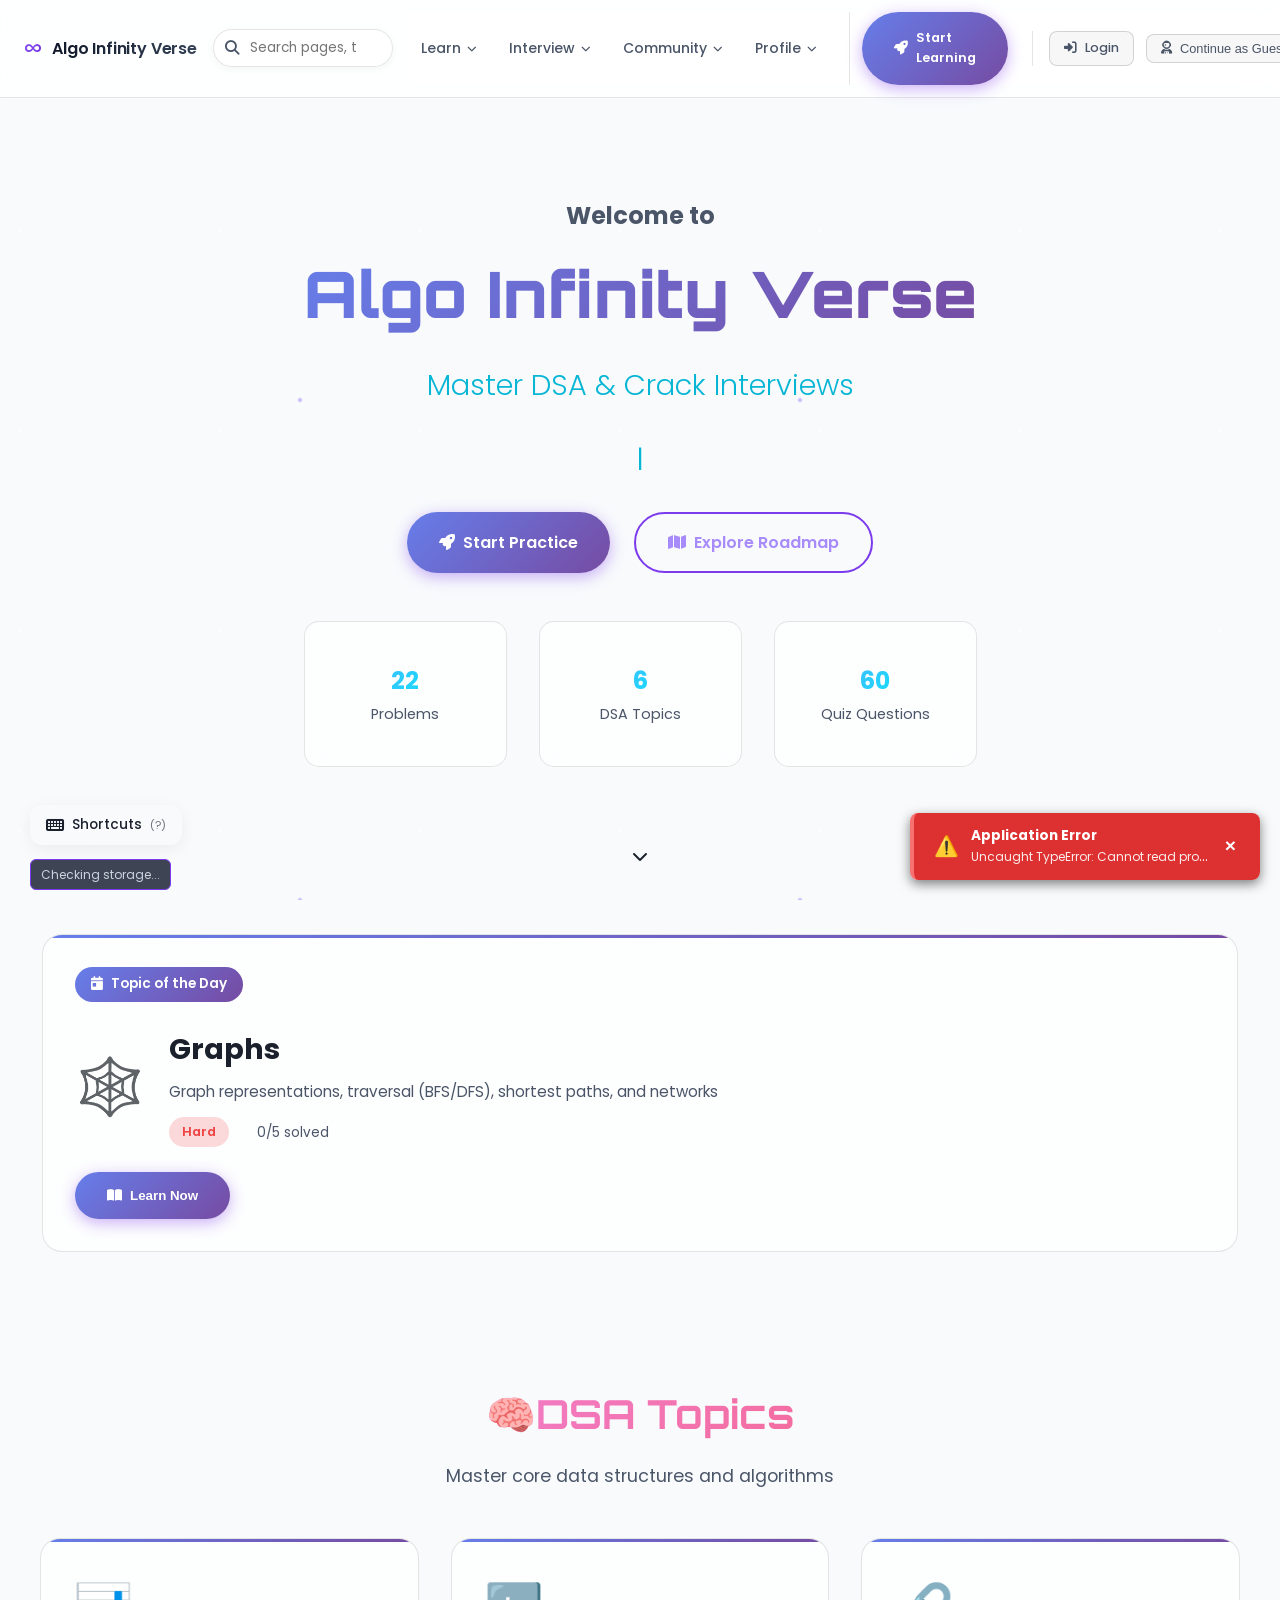
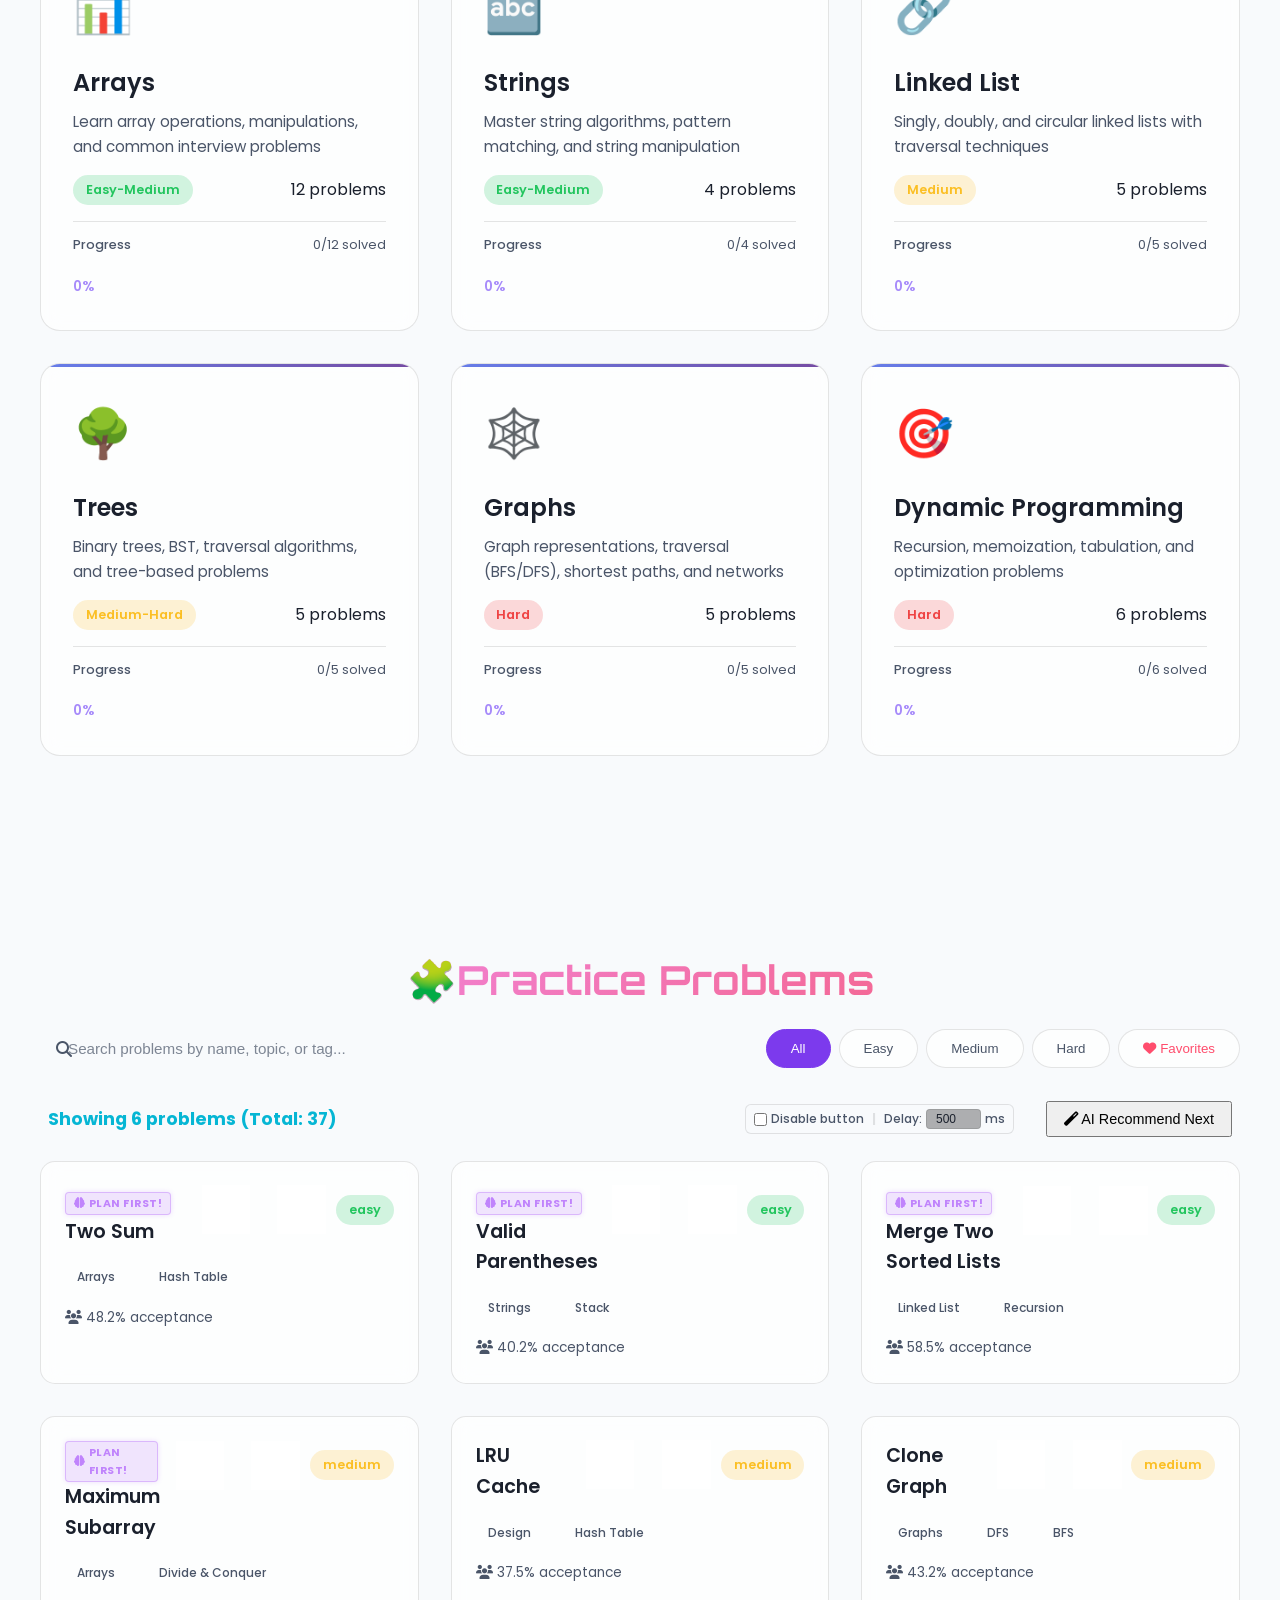
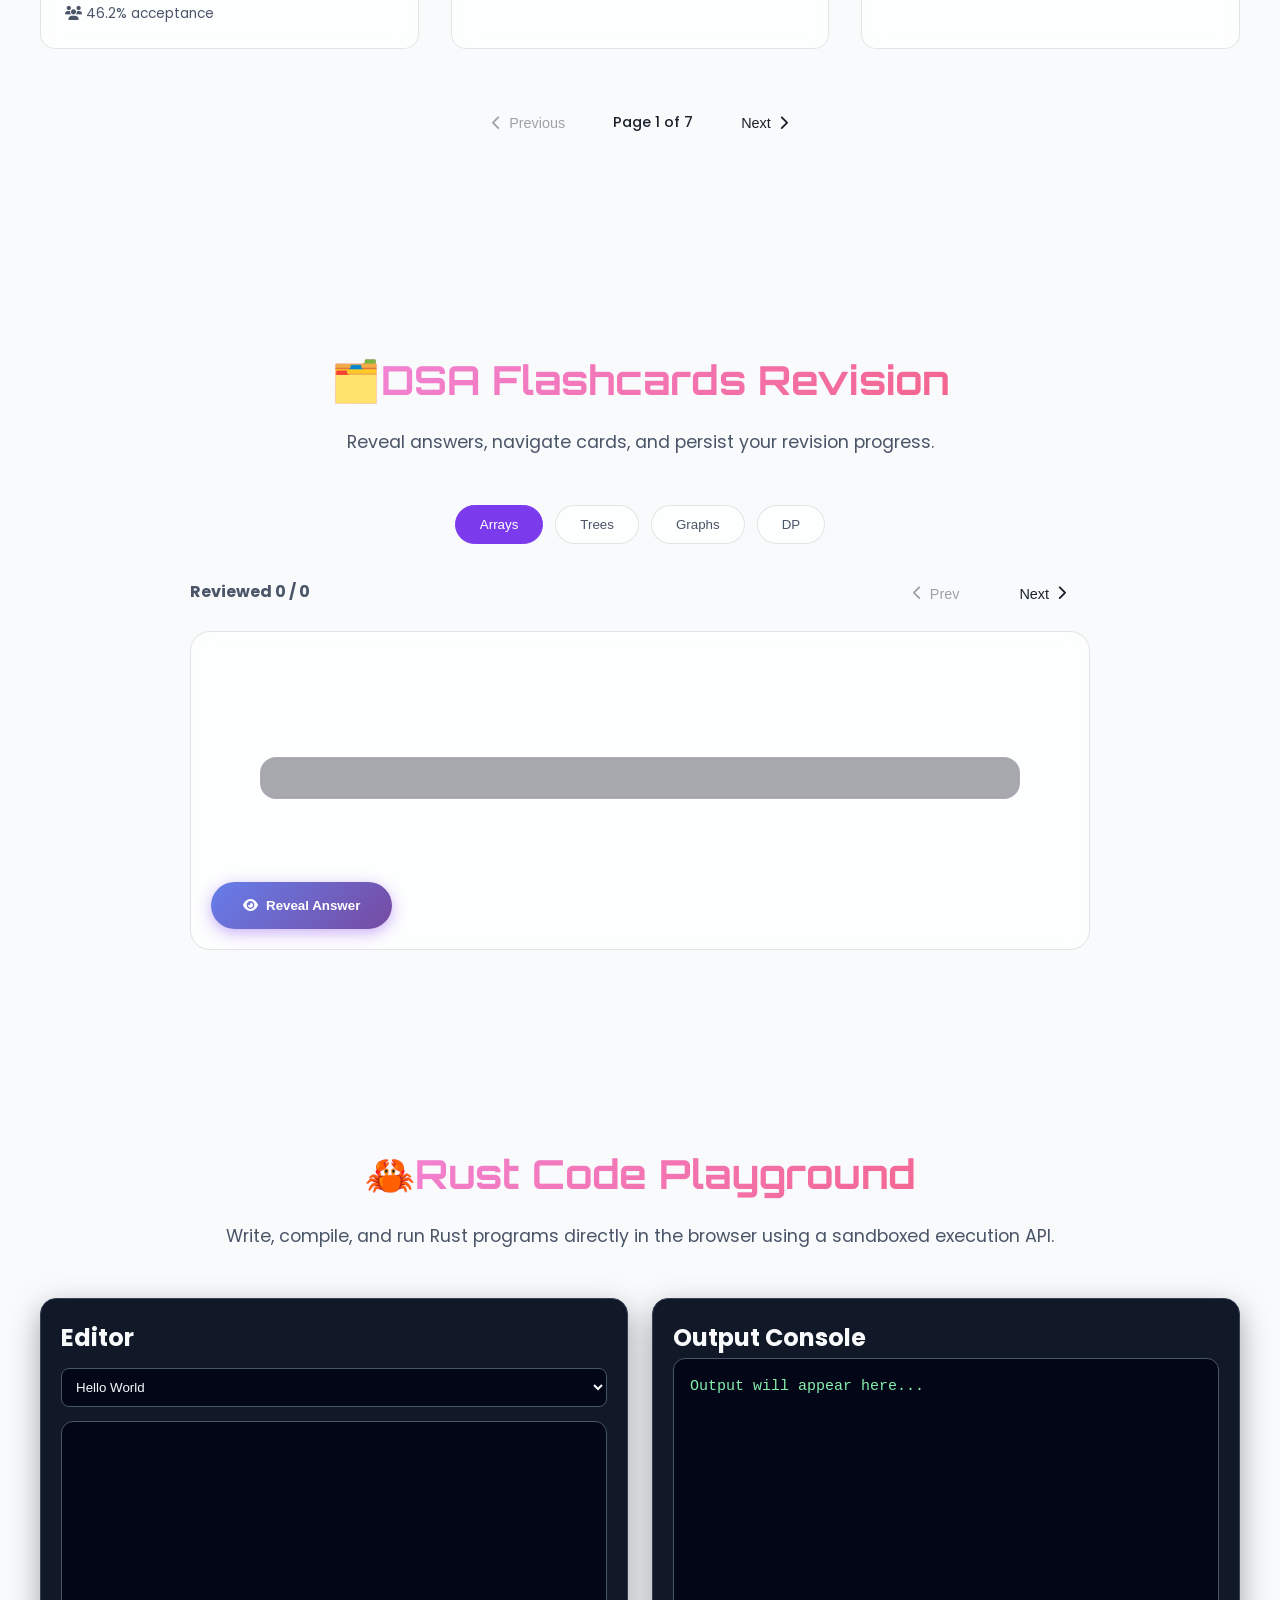
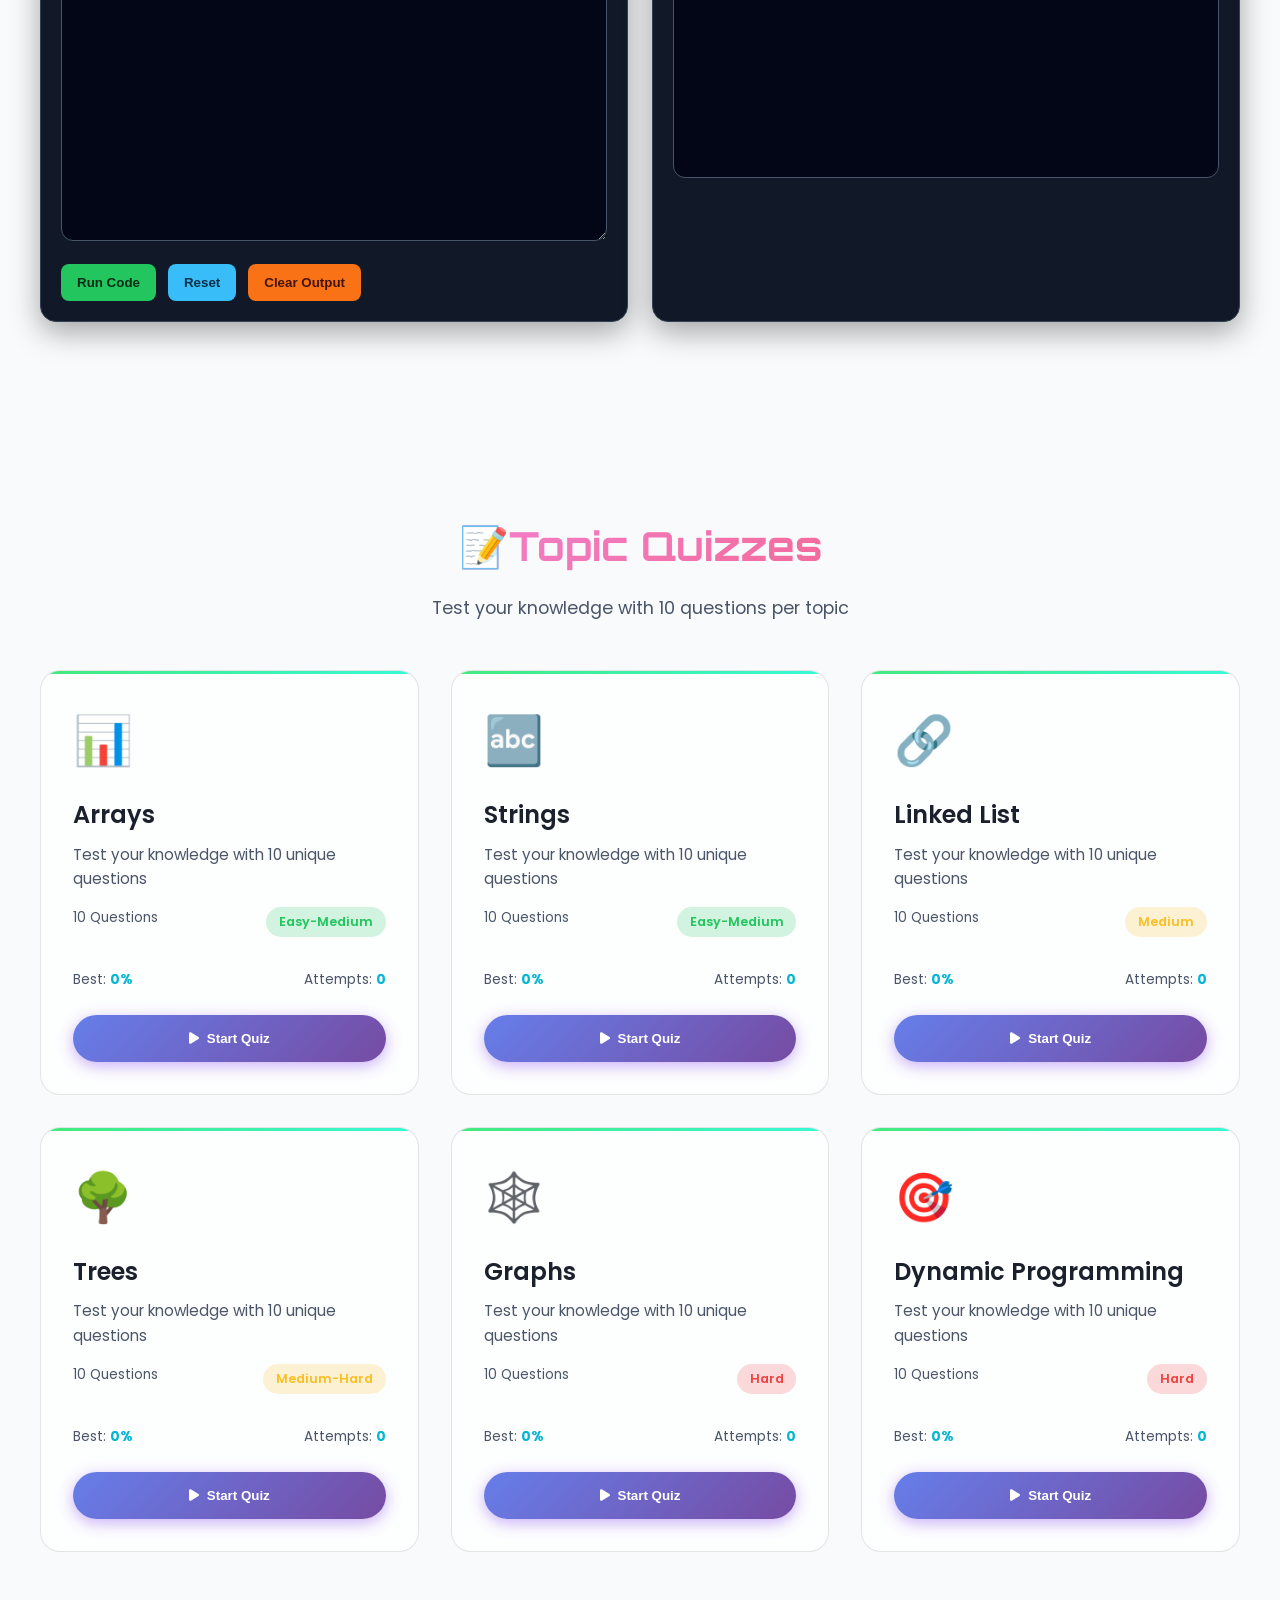
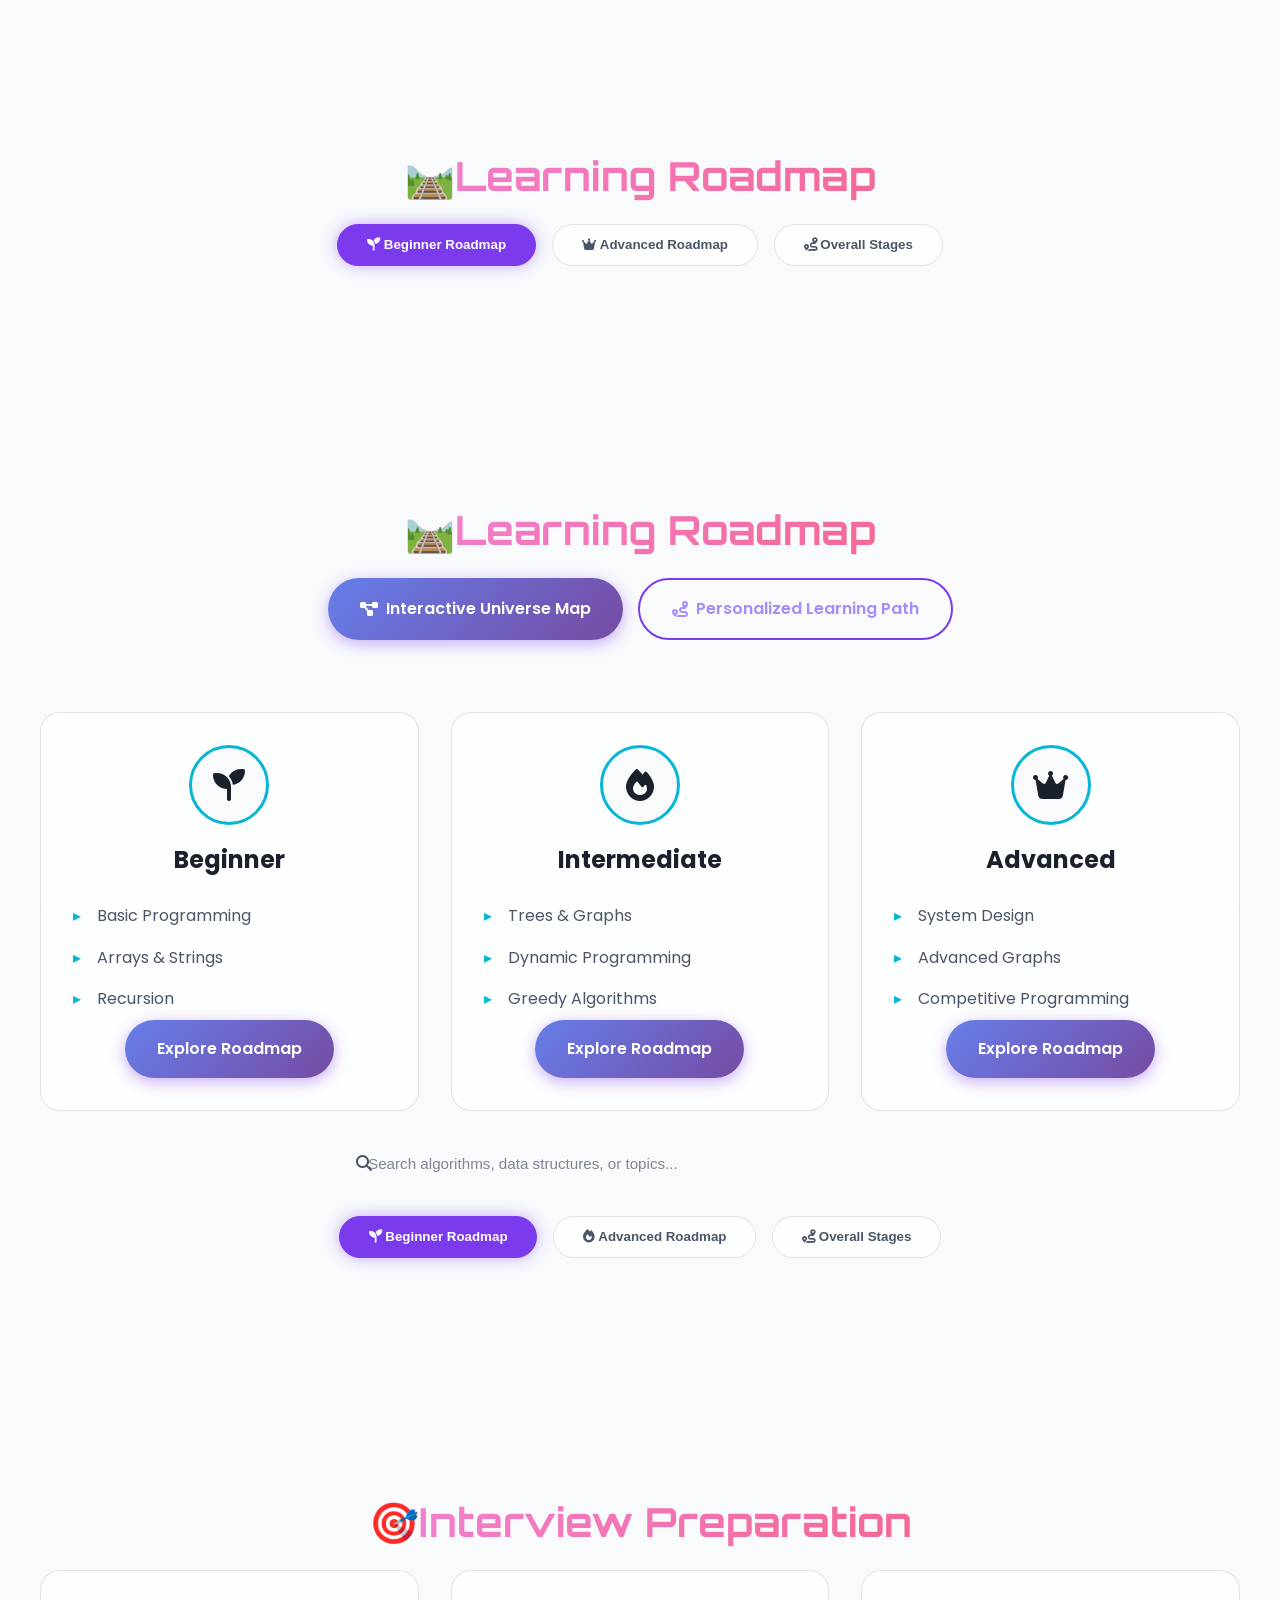
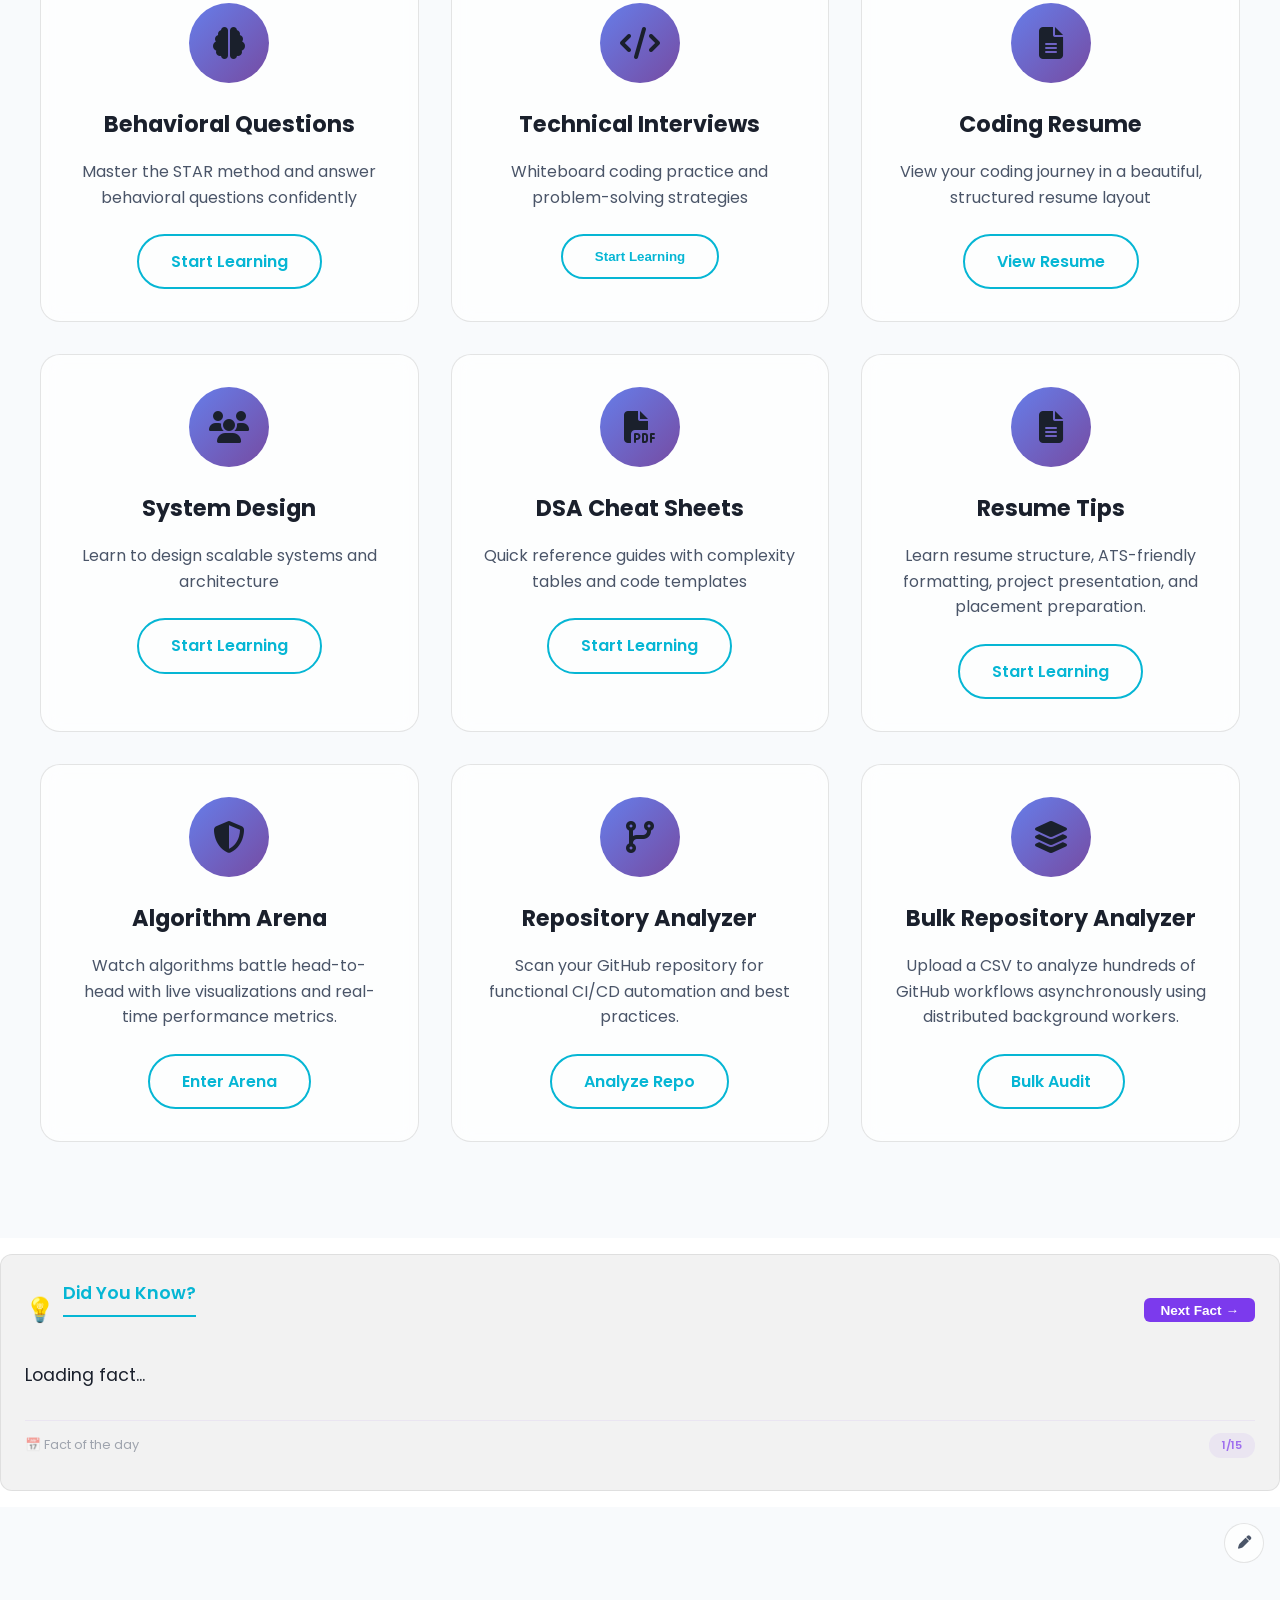
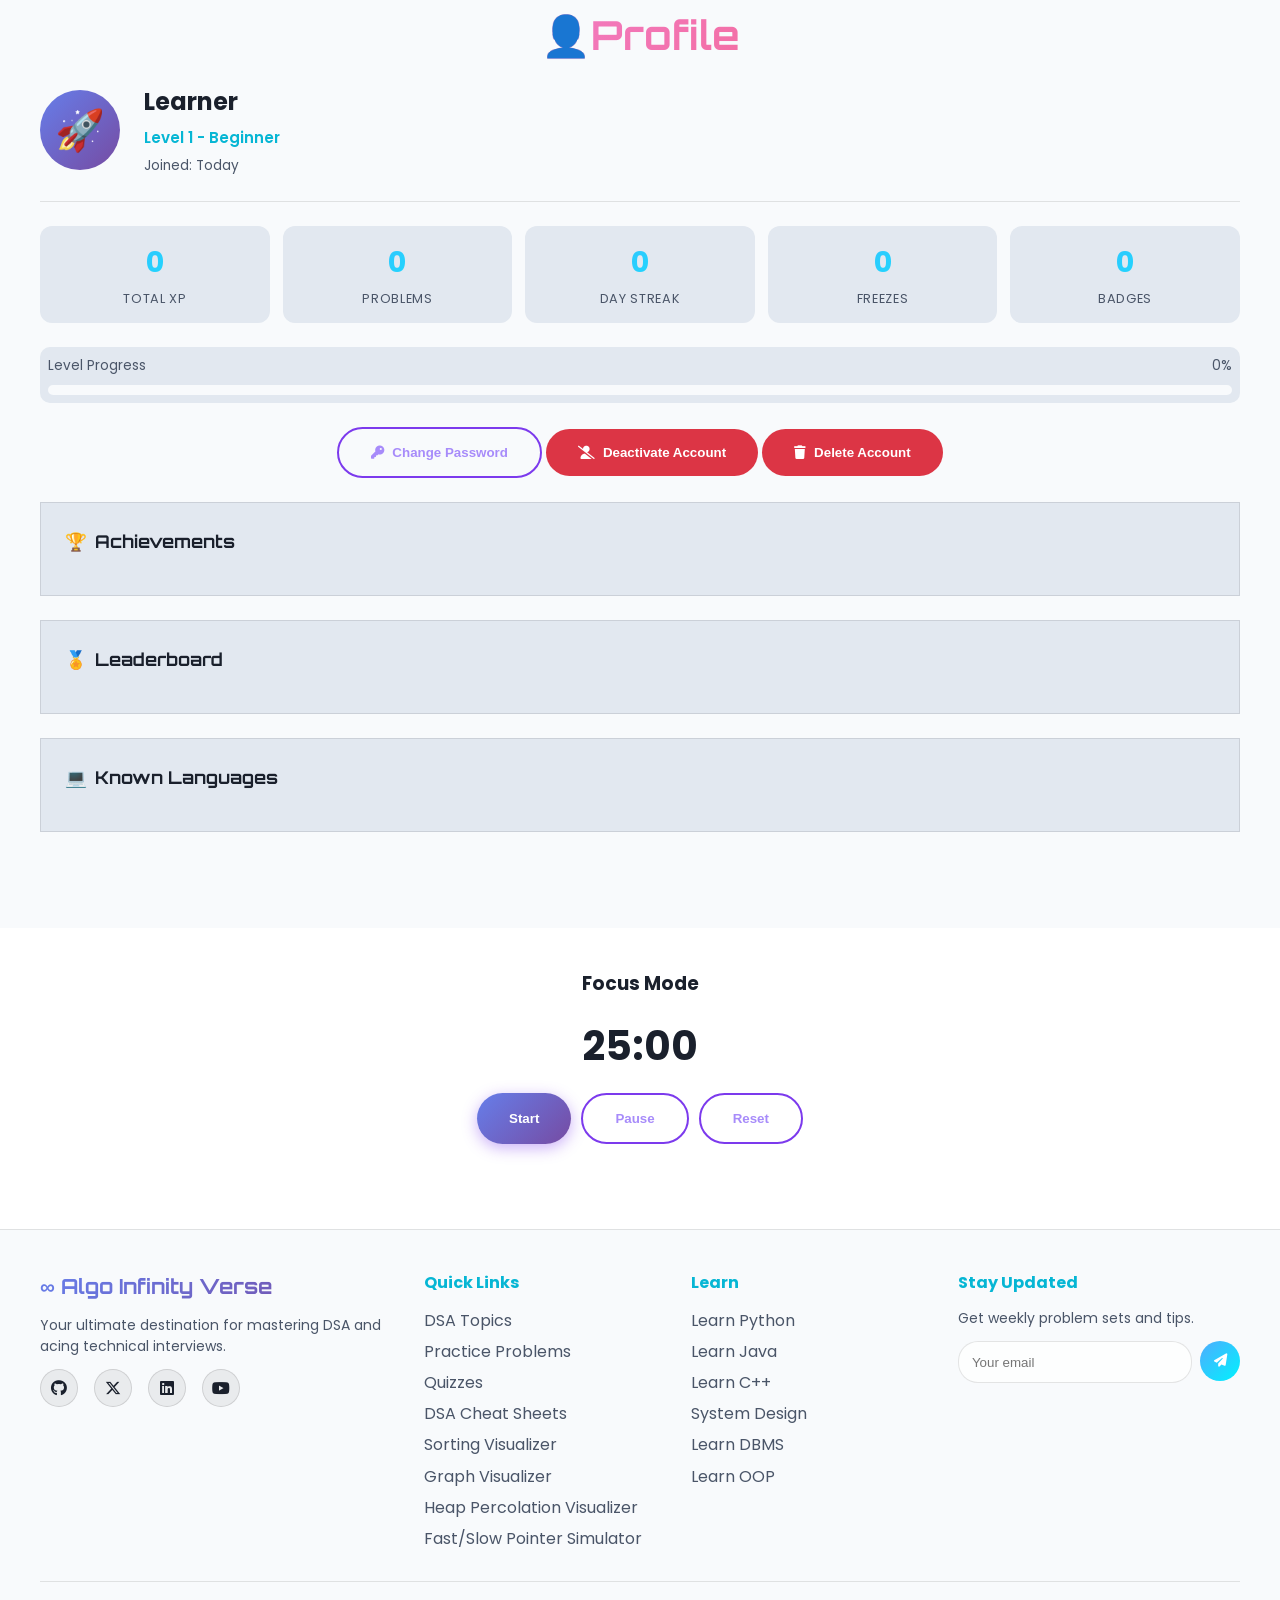
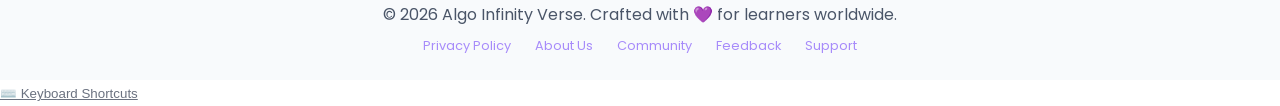
==== commit d033e362: "Update index.html" ====
--- a/index.html
+++ b/index.html
@@ -38,8 +38,7 @@
   <script type="importmap">
     {
       "imports": {
-        "firebase/app": "https://www.gstatic.com/firebasejs/11.6.0/firebase-app.js",
-        "firebase/auth": "https://www.gstatic.com/firebasejs/11.6.0/firebase-auth.js"
+        "supabase-js": "https://esm.sh/@supabase/supabase-js@2"
       }
     }
     </script>
@@ -648,532 +647,6 @@
   </script>
 
 
-
-      .suggestion-type.title {
-        background: rgba(59, 130, 246, 0.15);
-        color: #3b82f6;
-      }
-
-      .suggestion-type.tag {
-        background: rgba(168, 85, 247, 0.15);
-        color: #a855f7;
-      }
-
-      .suggestion-type.topic {
-        background: rgba(34, 197, 94, 0.15);
-        color: #22c55e;
-      }
-
-      .suggestion-type.description {
-        background: rgba(251, 191, 36, 0.15);
-        color: #f59e0b;
-      }
-
-      .suggestion-group-header {
-        padding: 6px 16px;
-        font-size: 0.7rem;
-        font-weight: 700;
-        text-transform: uppercase;
-        letter-spacing: 0.8px;
-        color: var(--text-secondary);
-        border-bottom: 1px solid var(--border-color);
-        margin-bottom: 4px;
-      }
-
-      .suggestion-no-results {
-        padding: 16px;
-        text-align: center;
-        color: var(--text-secondary);
-        font-size: 0.9rem;
-      }
-
-      .suggestion-no-results i {
-        display: block;
-        font-size: 24px;
-        margin-bottom: 8px;
-        color: var(--border-color);
-      }
-
-
-      /* ===== FAVORITES EMPTY STATE ===== */
-      .favorites-empty .empty-state-icon {
-        font-size: 64px;
-        color: #ef4444;
-        display: block;
-        margin-bottom: 16px;
-        animation: heartPulse 1.5s ease-in-out infinite;
-      }
-
-      .favorites-empty h3 {
-        font-size: 1.5rem;
-        font-weight: 700;
-        color: var(--text-primary);
-        margin-bottom: 8px;
-      }
-
-      .favorites-empty p {
-        font-size: 1rem;
-        color: var(--text-secondary);
-        margin-bottom: 20px;
-      }
-
-      .favorites-empty .empty-state-actions {
-        display: flex;
-        gap: 12px;
-        justify-content: center;
-        flex-wrap: wrap;
-      }
-
-      .favorites-empty .empty-state-actions .btn {
-        min-width: 160px;
-        justify-content: center;
-      }
-
-      .favorites-empty .btn-primary {
-        background: linear-gradient(135deg, #ef4444, #dc2626);
-      }
-
-      .favorites-empty .btn-primary:hover {
-        box-shadow: 0 4px 20px rgba(239, 68, 68, 0.4);
-      }
-
-      .favorites-empty .btn-secondary {
-        border-color: #ef4444;
-        color: #ef4444;
-      }
-
-      .favorites-empty .btn-secondary:hover {
-        background: rgba(239, 68, 68, 0.1);
-      }
-
-      @keyframes heartPulse {
-        0%, 100% { transform: scale(1); }
-        50% { transform: scale(1.1); }
-      }
-
-      .dark .favorites-empty .btn-secondary {
-        border-color: #f87171;
-        color: #f87171;
-      }
-
-      .dark .favorites-empty .btn-secondary:hover {
-        background: rgba(248, 113, 113, 0.15);
-      }
-
-      @media (max-width: 768px) {
-        .favorites-empty .empty-state-icon {
-          font-size: 48px;
-        }
-        
-        .favorites-empty h3 {
-          font-size: 1.25rem;
-        }
-        
-        .favorites-empty .empty-state-actions {
-          flex-direction: column;
-          align-items: center;
-          width: 100%;
-        }
-        
-        .favorites-empty .empty-state-actions .btn {
-          width: 100%;
-          max-width: 280px;
-
-      /* ===== KEYBOARD SHORTCUTS STYLES ===== */
-      
-      .shortcuts-toggle-btn {
-        position: fixed;
-        bottom: 30px;
-        left: 30px;
-        z-index: 998;
-        display: flex;
-        align-items: center;
-        gap: 8px;
-        padding: 10px 16px;
-        background: var(--bg-secondary);
-        border: 1px solid var(--border-color);
-        border-radius: 12px;
-        color: var(--text-primary);
-        font-size: 0.85rem;
-        font-weight: 500;
-        cursor: pointer;
-        transition: all 0.3s ease;
-        box-shadow: 0 4px 16px rgba(0, 0, 0, 0.06);
-        font-family: 'Poppins', sans-serif;
-      }
-
-      .shortcuts-toggle-btn:hover {
-        background: var(--primary);
-        color: white;
-        border-color: var(--primary);
-        transform: translateY(-2px);
-        box-shadow: 0 8px 24px rgba(124, 58, 237, 0.3);
-      }
-
-      .shortcuts-toggle-btn i {
-        font-size: 1rem;
-      }
-
-      .shortcuts-toggle-btn .shortcut-hint {
-        font-size: 0.7rem;
-        opacity: 0.6;
-        font-weight: 400;
-      }
-
-      .shortcuts-modal .modal-content {
-        max-width: 700px;
-        max-height: 85vh;
-        overflow-y: auto;
-      }
-
-      .shortcuts-modal-content {
-        padding: 0 !important;
-      }
-
-      .shortcuts-modal .modal-header {
-        padding: 20px 24px 16px;
-        border-bottom: 1px solid var(--border-color);
-        display: flex;
-        justify-content: space-between;
-        align-items: center;
-      }
-
-      .shortcuts-modal .modal-header h3 {
-        font-size: 1.3rem;
-        font-weight: 700;
-        color: var(--text-primary);
-        display: flex;
-        align-items: center;
-        gap: 10px;
-      }
-
-      .shortcuts-modal .modal-header h3 i {
-        color: var(--primary);
-      }
-
-      .shortcuts-modal .modal-body {
-        padding: 20px 24px 16px;
-      }
-
-      .shortcuts-intro {
-        color: var(--text-secondary);
-        font-size: 0.95rem;
-        margin-bottom: 20px;
-      }
-
-      .shortcuts-grid {
-        display: grid;
-        grid-template-columns: 1fr 1fr;
-        gap: 20px;
-      }
-
-      .shortcuts-section {
-        background: var(--bg-primary);
-        border-radius: 12px;
-        padding: 16px;
-        border: 1px solid var(--border-color);
-      }
-
-      .shortcuts-section h4 {
-        font-size: 0.9rem;
-        font-weight: 600;
-        color: var(--text-primary);
-        margin: 0 0 12px 0;
-        display: flex;
-        align-items: center;
-        gap: 8px;
-      }
-
-      .shortcuts-section h4 i {
-        color: var(--primary);
-      }
-
-      .shortcuts-table {
-        width: 100%;
-        border-collapse: collapse;
-        font-size: 0.85rem;
-      }
-
-      .shortcuts-table tr {
-        border-bottom: 1px solid var(--border-color);
-      }
-
-      .shortcuts-table tr:last-child {
-        border-bottom: none;
-      }
-
-      .shortcuts-table td {
-        padding: 6px 0;
-        color: var(--text-secondary);
-      }
-
-      .shortcuts-table td:first-child {
-        color: var(--text-primary);
-        font-weight: 500;
-        min-width: 120px;
-      }
-
-      .shortcuts-table kbd {
-        display: inline-block;
-        padding: 2px 8px;
-        background: var(--bg-secondary);
-        border: 1px solid var(--border-color);
-        border-radius: 4px;
-        font-size: 0.75rem;
-        font-weight: 600;
-        font-family: 'Fira Code', monospace;
-        color: var(--text-primary);
-      }
-
-      .shortcuts-footer {
-        margin-top: 20px;
-        padding-top: 16px;
-        border-top: 1px solid var(--border-color);
-        text-align: center;
-      }
-
-      .shortcuts-tip {
-        font-size: 0.85rem;
-        color: var(--text-secondary);
-      }
-
-      .shortcuts-tip i {
-        color: #fbbf24;
-        margin-right: 6px;
-      }
-
-      .shortcuts-tip kbd {
-        display: inline-block;
-        padding: 1px 6px;
-        background: var(--bg-secondary);
-        border: 1px solid var(--border-color);
-        border-radius: 3px;
-        font-size: 0.7rem;
-        font-family: 'Fira Code', monospace;
-        font-weight: 600;
-      }
-
-      .shortcuts-modal .modal-footer {
-        padding: 12px 24px 20px;
-        border-top: 1px solid var(--border-color);
-        display: flex;
-        justify-content: flex-end;
-      }
-
-      .shortcuts-modal .modal-footer kbd {
-        display: inline-block;
-        padding: 1px 6px;
-        background: var(--bg-secondary);
-        border: 1px solid var(--border-color);
-        border-radius: 3px;
-        font-size: 0.7rem;
-        font-family: 'Fira Code', monospace;
-        font-weight: 600;
-      }
-
-      .dark .shortcuts-toggle-btn {
-        background: #1e293b;
-        border-color: #334155;
-        color: #f1f5f9;
-      }
-
-      .dark .shortcuts-toggle-btn:hover {
-        background: #7c3aed;
-        border-color: #7c3aed;
-      }
-
-      .dark .shortcuts-section {
-        background: #0f172a;
-        border-color: #334155;
-      }
-
-      .dark .shortcuts-table tr {
-        border-color: #334155;
-      }
-
-      .dark .shortcuts-table kbd {
-        background: #1e293b;
-        border-color: #334155;
-        color: #f1f5f9;
-      }
-
-      .dark .shortcuts-modal .modal-content {
-        background: #1e293b;
-      }
-
-      .dark .shortcuts-modal .modal-header {
-        border-color: #334155;
-      }
-
-      .dark .shortcuts-modal .modal-footer {
-        border-color: #334155;
-      }
-
-      .dark .shortcuts-tip kbd {
-        background: #0f172a;
-        border-color: #334155;
-        color: #f1f5f9;
-      }
-
-      body.modal-open {
-        overflow: hidden;
-      }
-
-      @media (max-width: 768px) {
-        .shortcuts-toggle-btn {
-          bottom: 20px;
-          left: 20px;
-          padding: 8px 14px;
-          font-size: 0.8rem;
-          border-radius: 10px;
-        }
-        
-        .shortcuts-toggle-btn span:not(.shortcut-hint) {
-          display: none;
-        }
-        
-        .shortcuts-toggle-btn .shortcut-hint {
-          font-size: 0.9rem;
-          opacity: 1;
-        }
-        
-        .shortcuts-grid {
-          grid-template-columns: 1fr;
-          gap: 12px;
-        }
-        
-        .shortcuts-modal .modal-content {
-          max-width: 95%;
-          margin: 20px;
-        }
-        
-        .shortcuts-table td {
-          font-size: 0.8rem;
-          padding: 4px 0;
-        }
-        
-        .shortcuts-table td:first-child {
-          min-width: 80px;
-
-        }
-      }
-
-      @media (max-width: 480px) {
-
-        .favorites-empty .empty-state-icon {
-          font-size: 40px;
-        }
-        
-        .favorites-empty h3 {
-          font-size: 1.1rem;
-        }
-        
-        .favorites-empty p {
-          font-size: 0.9rem;
-
-        .shortcuts-toggle-btn {
-          bottom: 16px;
-          left: 16px;
-          padding: 6px 12px;
-          font-size: 0.75rem;
-          border-radius: 8px;
-        }
-        
-        .shortcuts-modal .modal-content {
-          max-width: 98%;
-          margin: 10px;
-        }
-        
-        .shortcuts-modal .modal-header {
-          padding: 14px 16px 12px;
-        }
-        
-        .shortcuts-modal .modal-body {
-          padding: 14px 16px 12px;
-        }
-        
-        .shortcuts-section {
-          padding: 12px;
-        }
-        
-        .shortcuts-table td {
-          font-size: 0.75rem;
-          padding: 3px 0;
-        }
-        
-        .shortcuts-table td:first-child {
-          min-width: 60px;
-        }
-        
-        .shortcuts-table kbd {
-          font-size: 0.65rem;
-          padding: 1px 5px;
-
-        }
-      }
-
-      @media (prefers-reduced-motion: reduce) {
-
-        .favorites-empty .empty-state-icon {
-          animation: none;
-
-        .shortcuts-toggle-btn {
-          transition: none;
-        }
-        
-        .shortcuts-toggle-btn:hover {
-          transform: none;
-
-        }
-      }
-
-      .dark .search-suggestions {
-        background: #1e293b;
-        border-color: #334155;
-        box-shadow: 0 8px 30px rgba(0, 0, 0, 0.4);
-      }
-
-      .dark .suggestion-item:hover,
-      .dark .suggestion-item:focus {
-        background: rgba(124, 58, 237, 0.15);
-      }
-
-      .dark .suggestion-item.active {
-        background: rgba(124, 58, 237, 0.2);
-      }
-
-      .dark .suggestion-text .highlight {
-        background-color: #f59e0b;
-        color: #0f172a;
-      }
-
-      .dark .suggestion-type.title {
-        background: rgba(59, 130, 246, 0.2);
-        color: #60a5fa;
-      }
-
-      .dark .suggestion-type.tag {
-        background: rgba(168, 85, 247, 0.2);
-        color: #c084fc;
-      }
-
-      .dark .suggestion-type.topic {
-        background: rgba(34, 197, 94, 0.2);
-        color: #4ade80;
-      }
-
-      .dark .suggestion-type.description {
-        background: rgba(251, 191, 36, 0.2);
-        color: #fcd34d;
-      }
-
-      .dark .suggestion-group-header {
-        color: #94a3b8;
-        border-color: #334155;
-      }
-
-      @media (max-width: 768px) {
-
       .dark .suggestion-type.description {
         background: rgba(251, 191, 36, 0.2);
         color: #fcd34d;
@@ -1205,7 +678,6 @@
         .activity-time {
           font-size: 0.65rem;
 
-
         .search-wrapper {
           min-width: 150px;
         }
@@ -1234,7 +706,6 @@
 
       @media (max-width: 480px) {
 
-
         .activity-item {
           flex-wrap: wrap;
           gap: 6px;
@@ -1243,7 +714,6 @@
         .activity-time {
           width: 100%;
           margin-left: 42px;
-
 
         .search-wrapper {
           min-width: 120px;
@@ -1272,17 +742,19 @@
 </head>
 
 <body data-page="index">
+  <!-- PWA Storage Usage -->
+  <div id="pwa-storage-usage"
+    style="position: fixed; bottom: 10px; left: 30px; background: rgba(16, 23, 42, 0.8); border: 1px solid var(--primary); padding: 5px 10px; border-radius: 6px; font-size: 0.75rem; color: #cbd5e1; z-index: 9999; backdrop-filter: blur(5px);">
+    Checking storage...
+  </div>
+
   <!-- Offline Status Banner -->
   <div id="offline-banner" class="offline-banner hidden" aria-live="polite">
     <i class="fas fa-wifi-slash"></i> You are currently offline. Some features may be limited, but cached content is
     available.
   </div>
 
-  <!-- PWA Storage Usage -->
-  <div id="pwa-storage-usage"
-    style="position: fixed; bottom: 10px; left: 30px; background: rgba(16, 23, 42, 0.8); border: 1px solid var(--primary); padding: 5px 10px; border-radius: 6px; font-size: 0.75rem; color: #cbd5e1; z-index: 9999; backdrop-filter: blur(5px);">
-    Checking storage...
-  </div>
+  
 
   <!-- Loading Screen -->
   <div id="loading-screen">
@@ -1478,140 +950,7 @@
     <div id="topics-placeholder"></div>
 
     <!-- Practice Problems Section -->
-
-    <section id="practice" class="section practice-section">
-      <div class="container">
-        <h2 class="section-title">
-          <span class="title-icon">🧩</span>
-          Practice Problems
-        </h2>
-        <div class="practice-controls">
-
-          <!-- Search with Autocomplete -->
-
-          <div class="search-wrapper">
-            <div class="search-bar">
-              <i class="fas fa-search"></i>
-              <input
-                type="text"
-                id="searchInput"
-                placeholder="Search problems by name, topic, or tag..."
-                autocomplete="off"
-                aria-label="Search problems"
-                role="combobox"
-                aria-autocomplete="list"
-                aria-expanded="false"
-                aria-controls="searchSuggestions"
-                aria-activedescendant=""
-              />
-              <button
-                id="clearSearchBtn"
-                type="button"
-                class="clear-search-btn"
-                aria-label="Clear search"
-              >
-                <i class="fas fa-times"></i>
-              </button>
-            </div>
-            
-            <div id="searchSuggestions" class="search-suggestions" role="listbox" aria-label="Search suggestions">
-            </div>
-          </div>
-          
-          <div class="filter-buttons">
-            <button class="filter-btn active" data-filter="all">All</button>
-            <button class="filter-btn" data-filter="easy">Easy</button>
-            <button class="filter-btn" data-filter="medium">Medium</button>
-            <button class="filter-btn" data-filter="hard">Hard</button>
-            <button class="filter-btn" data-filter="favorites">
-              <i class="fas fa-heart"></i>
-              Favorites
-            </button>
-          </div>
-        </div>
-
-
-        <!-- Problem Counter Container -->
-
-        <div class="problem-counter-container" style="display: flex; justify-content: space-between; align-items: center; gap: 1rem; flex-wrap: wrap;">
-          <div class="problem-stats">
-            <span class="problem-count-display">
-              Showing <strong id="visible-count">0</strong> 
-              <span id="problem-label">problems</span>
-              <span class="total-count-display">
-                (Total: <span id="total-count">0</span>)
-              </span>
-            </span>
-          </div>
-          <div style="display: flex; align-items: center; gap: 1rem; flex-wrap: wrap;">
-            <div style="display: flex; align-items: center; gap: 0.5rem; background: rgba(255, 255, 255, 0.05); padding: 0.25rem 0.5rem; border-radius: 6px; border: 1px solid var(--glass-border);">
-              <label style="font-size: 0.75rem; color: var(--text-secondary); display: flex; align-items: center; gap: 0.25rem; cursor: pointer; user-select: none;">
-                <input type="checkbox" id="ai-recommend-disable-toggle" style="cursor: pointer; accent-color: var(--primary);">
-                Disable button
-              </label>
-              <span style="color: var(--glass-border); font-size: 0.75rem;">|</span>
-              <label style="font-size: 0.75rem; color: var(--text-secondary); display: flex; align-items: center; gap: 0.25rem;">
-                Delay:
-                <input type="number" id="ai-recommend-debounce-input" value="500" min="0" max="5000" step="100" style="width: 55px; background: rgba(0,0,0,0.3); border: 1px solid var(--glass-border); border-radius: 4px; color: var(--text-primary); padding: 2px 4px; font-size: 0.75rem; text-align: center;">
-                ms
-              </label>
-            </div>
-            <span id="ai-recommend-status-msg" style="font-size: 0.85rem; font-weight: 500; opacity: 0; transition: opacity 0.2s, color 0.2s; white-space: nowrap;"></span>
-            <button id="ai-recommend-btn" class="submit-btn" style="padding: 0.5rem 1rem; width: auto; font-size: 0.9rem;">
-              <i class="fas fa-magic"></i> AI Recommend Next
-            </button>
-          </div>
-          <p id="ai-recommend-status" class="sr-only" aria-live="polite"></p>
-        </div>
-
-        <div class="problems-grid"></div>
-
-
-        <!-- Regular Empty State (for search/filter) -->
-
-        <div id="emptyState" class="empty-state hidden">
-            <i class="fas fa-search"></i>
-            <h3>No problems found</h3>
-            <p>Try adjusting your filters or search terms</p>
-            <button class="btn btn-secondary" id="clearFiltersBtn">
-                <i class="fas fa-undo"></i> Clear Filters
-            </button>
-        </div>
-
-
-        <!-- Favorites Empty State -->
-        <div id="favoritesEmptyState" class="empty-state hidden favorites-empty">
-            <i class="fas fa-heart empty-state-icon"></i>
-            <h3>No favorites yet</h3>
-            <p>Start favoriting problems you want to practice!</p>
-            <div class="empty-state-actions">
-                <button class="btn btn-primary" id="showAllProblemsBtn">
-                    <i class="fas fa-undo"></i> Show All Problems
-                </button>
-                <button class="btn btn-secondary" id="browseProblemsBtn">
-                    <i class="fas fa-search"></i> Browse Problems
-                </button>
-            </div>
-        </div>
-
-        <!-- Pagination Controls -->
-         <div class="pagination-controls" id="paginationControls">
-        <div class="pagination-controls" id="paginationControls">
-
-         <button class="pagination-btn" id="prevPageBtn" disabled>
-          <i class="fas fa-chevron-left"></i> Previous
-         </button>
-          <span class="pagination-info" id="paginationInfo">Page 1 of 1</span>
-          <button class="pagination-btn" id="nextPageBtn">
-           Next <i class="fas fa-chevron-right"></i>
-          </button>
-        </div>
-      </div>
-    </section>
-    
-
     <div id="practice-placeholder"></div>
-
 
     <!-- DSA Flashcards Revision Section -->
     <div id="flashcards-placeholder"></div>
@@ -1891,6 +1230,18 @@
           </div>
           
 
+          <!-- Smart Review Queue Widget -->
+          <div class="dashboard-card review-queue-card">
+            <div class="card-header-with-actions">
+              <h3><i class="fas fa-brain"></i> Smart Review Queue</h3>
+            </div>
+            <div style="text-align: center; padding: 15px;">
+              <h1 id="reviewQueueCount" style="font-size: 3rem; margin: 0; color: var(--accent);">0</h1>
+              <p>concepts due for review today</p>
+              <a href="#problems" class="btn primary-btn" style="margin-top: 10px; display: inline-block;">Review Now</a>
+            </div>
+          </div>
+
           <!-- UPDATED: Recent Activity Card with Activity Feed -->
 
           <div class="dashboard-card activity-feed-card">
@@ -2069,180 +1420,7 @@
     <div id="roadmap-step-modal-placeholder"></div>
 
     <!-- Quiz Editor Modal -->
-
-    <div class="modal quiz-modal" id="quizEditorModal">
-      <div class="quiz-modal-content">
-        <div id="quizLoadingScreen" class="quiz-loading hidden">
-          <div class="quiz-spinner"></div>
-          <h3 class="loading-text">Vectoring Challenge...</h3>
-          <p id="loadingTopicName"></p>
-        </div>
-        <div class="quiz-modal-header">
-          <div class="quiz-problem-info">
-            <span class="quiz-topic-badge" id="quizTopicBadge"></span>
-            <span class="quiz-difficulty" id="quizDifficulty"></span>
-            <h3 id="quizTitle">Problem Title</h3>
-            <button type="button" class="quiz-modal-close" id="quizModalClose" aria-label="Close">&times;</button>
-          </div>
-        </div>
-        <div class="quiz-modal-body">
-          <div class="quiz-layout">
-            <div class="quiz-problem-panel">
-              <div class="quiz-panel-tabs" style="display: flex; border-bottom: 1px solid var(--glass-border); margin-bottom: 1rem; gap: 0.5rem;">
-                <button id="btnQuizTabProblem" class="quiz-tab-btn active" onclick="switchQuizTab('problem')" type="button">Description</button>
-                <button id="btnQuizTabNotes" class="quiz-tab-btn" onclick="switchQuizTab('notes')" type="button">Notes & Mnemonics</button>
-              </div>
-
-              <div id="quizTabProblemContent">
-                <div class="problem-description">
-                  <h4>Problem Description</h4>
-                  <p id="quizDescription"></p>
-                  <div class="problem-examples">
-                    <h5>Examples</h5>
-                    <div id="quizExamples"></div>
-                  </div>
-                </div>
-                <div class="test-cases-section">
-                  <h5 class="test-cases-heading">Test Cases</h5>
-                  <div class="test-cases-container" id="quizTestCasesContainer"></div>
-                </div>
-              </div>
-
-              <div id="quizTabNotesContent" style="display: none; padding-right: 0.5rem; max-height: 480px; overflow-y: auto;">
-                <h4 style="margin-top:0; font-family:'Orbitron',sans-serif; color:var(--accent);">Problem Study Guide</h4>
-                <p style="font-size:0.8rem; color:var(--text-secondary); margin-bottom: 1rem;">Attach study hooks, traps, and guidelines below. Notes are saved to your profile.</p>
-                
-                <div class="control-group" style="margin-bottom: 0.75rem;">
-                  <label for="noteText" style="display:block; font-size:0.8rem; margin-bottom:0.25rem;">My Notes</label>
-                  <textarea id="noteText" class="control-input" placeholder="General observations, explanations, or approach summaries..." style="height: 70px; resize: vertical; width: 100%; border-radius: 6px; padding: 0.5rem; background: rgba(0,0,0,0.2); border: 1px solid var(--glass-border); color: var(--text-primary); font-family: inherit; font-size: 0.9rem;"></textarea>
-                </div>
-                
-                <div class="control-group" style="margin-bottom: 0.75rem;">
-                  <label for="mnemonicText" style="display:block; font-size:0.8rem; margin-bottom:0.25rem;">Mnemonics / Memory Hooks</label>
-                  <textarea id="mnemonicText" class="control-input" placeholder="e.g. 'FAST/SLOW pointers: Slow moves 1, Fast moves 2'..." style="height: 60px; resize: vertical; width: 100%; border-radius: 6px; padding: 0.5rem; background: rgba(0,0,0,0.2); border: 1px solid var(--glass-border); color: var(--text-primary); font-family: inherit; font-size: 0.9rem;"></textarea>
-                </div>
-                
-                <div class="control-group" style="margin-bottom: 0.75rem;">
-                  <label for="pitfallsText" style="display:block; font-size:0.8rem; margin-bottom:0.25rem;">Common Pitfalls & Traps</label>
-                  <textarea id="pitfallsText" class="control-input" placeholder="What to watch out for (e.g. integer overflow, empty checks)..." style="height: 60px; resize: vertical; width: 100%; border-radius: 6px; padding: 0.5rem; background: rgba(0,0,0,0.2); border: 1px solid var(--glass-border); color: var(--text-primary); font-family: inherit; font-size: 0.9rem;"></textarea>
-                </div>
-                
-                <div class="control-group" style="margin-bottom: 0.75rem;">
-                  <label for="whenToUseText" style="display:block; font-size:0.8rem; margin-bottom:0.25rem;">When to use this Pattern?</label>
-                  <textarea id="whenToUseText" class="control-input" placeholder="Characteristics of problems that need this solution pattern..." style="height: 60px; resize: vertical; width: 100%; border-radius: 6px; padding: 0.5rem; background: rgba(0,0,0,0.2); border: 1px solid var(--glass-border); color: var(--text-primary); font-family: inherit; font-size: 0.9rem;"></textarea>
-                </div>
-
-                <div class="control-group" style="margin-bottom: 1rem;">
-                  <label for="noteTags" style="display:block; font-size:0.8rem; margin-bottom:0.25rem;">Tags (Comma-separated)</label>
-                  <input type="text" id="noteTags" class="control-input" placeholder="e.g. sliding-window, hash-map" style="width: 100%; border-radius: 6px; padding: 0.5rem; background: rgba(0,0,0,0.2); border: 1px solid var(--glass-border); color: var(--text-primary); font-family: inherit; font-size: 0.9rem;">
-                </div>
-                
-                <div style="display:flex; justify-content:space-between; align-items:center; margin-top: 1rem;">
-                  <span id="noteSaveStatus" style="font-size:0.8rem; color:#10b981; font-style:italic;"></span>
-                  <button id="btnSaveProblemNotes" class="btn btn-primary" onclick="saveActiveProblemNotes()" type="button" style="padding: 0.4rem 0.8rem; font-size: 0.82rem;"><i class="fas fa-save"></i> Save Notes</button>
-                </div>
-              </div>
-            </div>
-            <div class="quiz-editor-panel">
-              <div class="code-editor-container">
-                <div class="editor-header">
-                  <div class="problem-details">
-                    <select id="languageSelect" class="language-select">
-                      <option value="javascript">JavaScript</option>
-                      <option value="python">Python</option>
-                      <option value="java">Java</option>
-                      <option value="cpp">C++</option>
-                      <option value="c">C</option>
-                      <option value="swift">Swift</option>
-                    </select>
-                  </div>
-                  <div class="editor-actions">
-                    <button
-                      class="editor-btn"
-                      onclick="insertSnippet('function')"
-                      title="Insert function"
-                    >
-                      <i class="fas fa-code"></i><span class="btn-text"> Function</span>
-                    </button>
-                    <button
-                      class="editor-btn"
-                      onclick="formatCode()"
-                      title="Format code"
-                    >
-                      <i class="fas fa-indent"></i><span class="btn-text"> Format</span>
-                    </button>
-                    <button class="editor-btn" id="aiInterviewerToggle" type="button" onclick="toggleAiInterviewer()" title="Invite AI Interviewer" aria-pressed="false" style="color: #10b981; border: 1px solid #10b981;">
-                      <i class="fas fa-user-tie"></i><span class="btn-text"> AI Interviewer</span>
-                    </button>
-                    <button
-                      class="editor-btn"
-                      onclick="toggleLineComment()"
-                      title="Toggle comment"
-                    >
-                      <i class="fas fa-comment"></i><span class="btn-text"> //</span>
-                    </button>
-                  </div>
-                </div>
-                <div class="code-editor">
-                  <div class="line-numbers" id="lineNumbers"></div>
-                  <textarea
-                    id="codeEditor"
-                    class="code-textarea"
-                    spellcheck="false"
-                    placeholder="// Write your solution here...&#10;&#10;function twoSum(nums, target) {&#10;    // Your code here&#10;}"
-                  ></textarea>
-                  <div class="syntax-highlight" id="syntaxHighlight"></div>
-                  <div class="current-line-indicator" id="currentLineIndicator"></div>
-                </div>
-                <div class="editor-shortcuts">
-                  <span aria-label="Run Code shortcut: Control plus Enter"><kbd>Ctrl</kbd>+<kbd>Enter</kbd><span class="shortcut-label"> Run Code</span></span>
-                  <span aria-label="Submit shortcut: Control plus S"><kbd>Ctrl</kbd>+<kbd>S</kbd><span class="shortcut-label"> Submit</span></span>
-                </div>
-                <div class="output-panel" id="outputPanel">
-                  <button
-                    type="button"
-                    class="output-header"
-                    id="outputHeader"
-                    aria-controls="quizOutputContent"
-                    aria-expanded="true"
-                  >
-                    <span>Output</span>
-                    <i class="fas fa-chevron-down" id="outputToggleIcon"></i>
-                  </button>
-                </div>
-                <div class="output-content" id="quizOutputContent">
-                  <p class="output-placeholder">
-                    Run your code to see output...
-                  </p>
-                </div>
-              </div>
-            </div>
-          </div>
-        </div>
-        <div class="quiz-modal-footer">
-          <div class="quiz-actions" style="display:flex; justify-content:flex-end; align-items:center; width:100%; gap: 1rem; flex-wrap: wrap;">
-            <div style="display:flex; gap:0.5rem; margin-left: auto;">
-              <button class="btn btn-outline" onclick="runQuizCode()">
-                <i class="fas fa-play"></i> Run
-              </button>
-              <button class="btn btn-primary" onclick="submitQuizCode()">
-                <i class="fas fa-paper-plane"></i> Submit
-              </button>
-            </div>
-            
-            <div id="sm2RatingContainer" style="display:none; align-items:center; gap:0.6rem; background:rgba(255,255,255,0.03); padding:0.4rem 0.8rem; border-radius:8px; border:1px solid var(--glass-border);">
-              <span style="font-size:0.8rem; color:var(--text-secondary); font-weight:600; font-family:'Orbitron',sans-serif;">SM-2 Schedule:</span>
-              <button class="btn" style="background:rgba(239, 68, 68, 0.2); color:#ef4444; border:1px solid rgba(239,68,68,0.4); padding:0.25rem 0.5rem; font-size:0.75rem; font-family:'Orbitron',sans-serif; cursor:pointer;" onclick="rateRecallDifficulty(1)" type="button">Again</button>
-              <button class="btn" style="background:rgba(245, 158, 11, 0.2); color:#f59e0b; border:1px solid rgba(245,158,11,0.4); padding:0.25rem 0.5rem; font-size:0.75rem; font-family:'Orbitron',sans-serif; cursor:pointer;" onclick="rateRecallDifficulty(3)" type="button">Good</button>
-              <button class="btn" style="background:rgba(16, 185, 129, 0.2); color:#10b981; border:1px solid rgba(16,185,129,0.4); padding:0.25rem 0.5rem; font-size:0.75rem; font-family:'Orbitron',sans-serif; cursor:pointer;" onclick="rateRecallDifficulty(5)" type="button">Easy</button>
-            </div>
-          </div>
-        </div>
-      </div>
-    </div>
-
     <div id="quiz-editor-modal-placeholder"></div>
-
 
     <!-- Quiz Modal -->
     <div id="quiz-modal-placeholder"></div>
@@ -2251,214 +1429,13 @@
     <div id="profile-edit-modal-placeholder"></div>
 
     <!-- Profile Section -->
-
-    <section id="profile" class="section profile-section">
-      <div class="container">
-        <h2 class="section-title">
-          <span class="title-icon">👤</span>
-          Profile
-        </h2>
-        <div class="profile-container">
-          <div class="profile-header">
-            <div class="profile-avatar">
-              <span class="avatar-icon">🚀</span>
-            </div>
-            <div class="profile-info">
-              <h3 id="profileSectionName">Learner</h3>
-              <p class="profile-level" id="profileLevelSection">
-                Level 1 - Beginner
-              </p>
-              <p class="profile-join">
-                Joined: <span id="joinDateSection">Today</span>
-              </p>
-            </div>
-            <button
-              class="profile-edit-btn"
-              id="profileSectionEditBtn"
-              title="Edit Profile"
-              aria-label="Edit Profile"
-            >
-              <i class="fas fa-pen"></i>
-            </button>
-          </div>
-          <div class="profile-stats">
-            <div class="profile-stat big-box">
-              <span class="profile-stat-value" id="profileTotalXPSection"
-                >0</span
-              >
-              <span class="profile-stat-label">Total XP</span>
-            </div>
-            <div class="profile-stat big-box">
-              <span class="profile-stat-value" id="profileProblemsSection"
-                >0</span
-              >
-              <span class="profile-stat-label">Problems</span>
-            </div>
-            <div class="profile-stat big-box">
-              <span class="profile-stat-value" id="profileStreakSection"
-                >0</span
-              >
-              <span class="profile-stat-label">Day Streak</span>
-            </div>
-            <div class="profile-stat big-box">
-              <span class="profile-stat-value" id="profileBadgesSection"
-                >0</span
-              >
-              <span class="profile-stat-label">Badges</span>
-            </div>
-          </div>
-          <div class="profile-progress">
-            <div class="progress-bar-container big-box">
-              <div class="progress-label">
-                <span>Level Progress</span>
-                <span id="profileLevelProgress">0%</span>
-              </div>
-              <div class="progress-bar">
-                <div class="progress-fill" id="profileProgressBar"></div>
-              </div>
-            </div>
-            <div class="account-actions">
-              <button id="changePasswordBtn" class="btn btn-secondary">
-                <i class="fas fa-key"></i> Change Password
-              </button>
-              <button id="deactivateAccountBtn" class="btn btn-danger">
-                <i class="fas fa-user-slash"></i> Deactivate Account
-              </button>
-              <button id="deleteAccountBtn" class="btn btn-danger">
-                <i class="fas fa-trash"></i> Delete Account
-              </button>
-            </div>
-          </div>
-        </div>
-        
-
-        <!-- Languages Section -->
-
-        <div class="profile-languages big-box" style="margin-top: 1.5rem; padding: 1.5rem; text-align: left; border-radius: var(--border-radius); border: 1px solid var(--glass-border); background: var(--dark-card);">
-          <h4 style="margin: 0 0 1rem 0; font-family: 'Orbitron', sans-serif; font-size: 1.1rem; color: var(--text-light); display: flex; align-items: center; gap: 0.5rem;">
-            <span>💻</span> Known Languages
-          </h4>
-          <div id="profileLanguagesSection" class="languages-list" style="display: flex; gap: 0.5rem; flex-wrap: wrap;">
-
-            <!-- Dynamic chips -->
-
-          </div>
-        </div>
-      </div>
-    </section>
-
     <div id="profile-placeholder"></div>
-
 
     <!-- Notes Modal -->
     <div id="notes-modal-placeholder"></div>
 
     <!-- Change Password Modal -->
     <div id="change-password-modal-placeholder"></div>
-
-
-
-            <!-- Current Password -->
-
-            <div class="password-field">
-              <label for="currentPassword">Current Password</label>
-              <div class="password-input-wrapper">
-                <input
-                  type="password"
-                  id="currentPassword"
-                  placeholder="Enter current password"
-                />
-                <button
-                  type="button"
-                  class="password-toggle"
-                  data-target="currentPassword"
-                >
-                  <i class="fas fa-eye"></i>
-                </button>
-              </div>
-            </div>
-
-
-            <!-- New Password -->
-
-            <div class="password-field">
-              <label for="newPassword">New Password</label>
-              <div class="password-input-wrapper">
-                <input
-                  type="password"
-                  id="newPassword"
-                  placeholder="Create a strong password"
-                />
-                <button
-                  type="button"
-                  class="password-toggle"
-                  data-target="newPassword"
-                >
-                  <i class="fas fa-eye"></i>
-                </button>
-              </div>
-              <div class="password-strength">
-                <div
-                  id="passwordStrengthBar"
-                  class="strength-bar"
-                ></div>
-              </div>
-              <span
-                id="passwordStrengthText"
-                class="strength-text"
-              >
-                Password strength
-              </span>
-              <ul class="password-rules">
-                <li id="ruleLength">Minimum 8 characters</li>
-                <li id="ruleUpper">One uppercase letter</li>
-                <li id="ruleLower">One lowercase letter</li>
-                <li id="ruleNumber">One number</li>
-                <li id="ruleSpecial">One special character</li>
-              </ul>
-            </div>
-
-
-            <!-- Confirm Password -->
-
-            <div class="password-field">
-              <label for="confirmNewPassword">
-                Confirm New Password
-              </label>
-              <div class="password-input-wrapper">
-                <input
-                  type="password"
-                  id="confirmNewPassword"
-                  placeholder="Confirm new password"
-                />
-                <button
-                  type="button"
-                  class="password-toggle"
-                  data-target="confirmNewPassword"
-                >
-                  <i class="fas fa-eye"></i>
-                </button>
-              </div>
-              <small
-                id="confirmPasswordError"
-                class="field-error"
-              ></small>
-            </div>
-          </div>
-        </div>
-        <div class="modal-footer">
-          <button
-            class="btn btn-secondary"
-            id="cancelPasswordChange"
-          >
-            Cancel
-          </button>
-          <button
-            class="btn btn-primary"
-            id="savePasswordBtn"
-          >
-            Change Password
-          </button>
 
     <!-- Study Timer Section -->
     <div id="study-timer-placeholder"></div>
@@ -2476,7 +1453,6 @@
       <div class="auth-gate-icon">
         <div class="auth-gate-lock-ring">
           <i class="fas fa-lock"></i>
-
         </div>
       </div>
       <h2 class="auth-gate-title" id="authGateTitle">Sign in to track progress</h2>
@@ -2530,12 +1506,12 @@
   <!-- Utility modules (plain scripts, globals) -->
   <script src="modules/abortManager.js"></script>
   <script src="modules/cacheManager.js"></script>
+  <script src="utils/storage.js"></script>
   <script src="modules/userProgress.js"></script>
   <script src="modules/spaced-repetition.js"></script>
   <script src="modules/utils.js"></script>
 
-  <script src="/pages/learning/rust-learning.js"></script>
-  <script type="module" src="./modules/firebase-client.js"></script>
+  <script type="module" src="./modules/supabase-auth-client.js"></script>
   <script src="interceptors.js"></script>
   <script src="auth.js"></script>
   <script src="utils/virtualList.js"></script>
@@ -2543,6 +1519,7 @@
   <script src="timer.js"></script>
   <script src="/socket.io/socket.io.js"></script>
   <script src="utils/searchEngine.js"></script>
+  <script src="utils/spacedRepetition.js"></script>
   <script type="module" src="modules/domSanitizer.js"></script>
   <script src="theme.js"></script>
   <script src="auth-gate.js"></script>
@@ -2590,51 +1567,12 @@
 </body>
 
 
-    <script src="/pages/learning/rust-learning.js"></script>
-    <script type="module" src="./modules/firebase-client.js"></script>
-    <script src="interceptors.js"></script>
-    <script src="auth.js"></script>
-    <script src="utils/virtualList.js"></script>
-    <script src="utils/navigationManager.js"></script>
-    <script src="timer.js"></script>
-    <script src="/socket.io/socket.io.js"></script>
-    <script src="utils/searchEngine.js"></script>
-    <script type="module" src="modules/domSanitizer.js"></script>
-    <script src="script.js"></script>
-    <script src="theme.js"></script>
-    <script src="auth-gate.js"></script>
-    <script src="/scripts/lazy-load.js" defer></script>
-
-    <script>
-      loadPartial("navbar-placeholder", "/partials/navbar.html").then(() => {
-        if (typeof initNavbar === "function") initNavbar();
-      });
-      loadPartial("footer-placeholder", "/partials/footer.html");
-    </script>
-    
-
-    <!-- Keyboard Shortcut Modal -->
-    <div id="shortcutModal" style="display:none; position:fixed; inset:0; background:rgba(0,0,0,0.5); justify-content:center; align-items:center; z-index:999;">
-      <div style="background:white; padding:30px; border-radius:12px; max-width:400px; width:90%;">
-        <h3>⌨️ Keyboard Shortcuts</h3>
-        <div style="margin:15px 0;">
-          <div style="display:flex; justify-content:space-between; padding:6px 0;"><span>Search</span><kbd>Ctrl+K</kbd></div>
-          <div style="display:flex; justify-content:space-between; padding:6px 0;"><span>Home</span><kbd>Alt+H</kbd></div>
-          <div style="display:flex; justify-content:space-between; padding:6px 0;"><span>Topics</span><kbd>Alt+T</kbd></div>
-          <div style="display:flex; justify-content:space-between; padding:6px 0;"><span>Practice</span><kbd>Alt+P</kbd></div>
-          <div style="display:flex; justify-content:space-between; padding:6px 0;"><span>Quiz</span><kbd>Alt+Q</kbd></div>
-          <div style="display:flex; justify-content:space-between; padding:6px 0;"><span>Dashboard</span><kbd>Alt+D</kbd></div>
-        </div>
-        <button onclick="closeShortcutModal()" style="padding:8px 20px; background:#7c3aed; color:white; border:none; border-radius:6px; cursor:pointer;">Close</button>
-      </div>
-    </div>
-
     <!-- Footer Shortcut Trigger -->
     <footer>
       <button onclick="openShortcutModal()" style="background:none; border:none; color:#6b7280; cursor:pointer; text-decoration:underline;">
         ⌨️ Keyboard Shortcuts
       </button>
     </footer>
+    <script type="module" src="./modules/aiHintsBootstrap.js"></script>
   </body>
-
-</html>+</html>
--- a/styles.css
+++ b/styles.css
@@ -104,6 +104,11 @@
 .big-box:hover {
   transform: scale(1.05);
 }
+
+#profile .big-box:hover {
+  transform: none;
+}
+
 
 .infinity-loader {
   font-size: 6rem;
@@ -1226,6 +1231,12 @@
   margin: 0.5rem 0;
 }
 
+/* ─── Navbar highlight for landing page links ─── */
+.nav-highlight-item {
+  color: var(--accent-color, #f59e0b) !important;
+  font-weight: 600 !important;
+}
+
 .nav-auth-link {
   display: inline-flex;
   align-items: center;
@@ -2175,6 +2186,13 @@
   border-radius: 20px;
   font-size: 0.8rem;
   font-weight: 600;
+}
+
+.difficulty-badge .difficulty-icon {
+  margin-right: 0.35rem;
+  font-size: 0.95rem;
+  display: inline-block;
+  vertical-align: -0.05em;
 }
 
 .easy {
@@ -6028,21 +6046,27 @@
 
 /* ===== SCROLLBAR STYLING ===== */
 ::-webkit-scrollbar {
-  width: 10px;
-  height: 10px;
+  width: 8px;
+  height: 8px;
 }
 
 ::-webkit-scrollbar-track {
-  background: var(--dark-card);
+  background: var(--dark-bg, #0a0a1a);
+  border-radius: 4px;
 }
 
 ::-webkit-scrollbar-thumb {
-  background: var(--gradient-1);
-  border-radius: 5px;
+  background: var(--dark-card, #252550);
+  border-radius: 4px;
 }
 
 ::-webkit-scrollbar-thumb:hover {
-  background: var(--primary-light);
+  background: var(--primary, #7c3aed);
+}
+
+* {
+  scrollbar-width: thin;
+  scrollbar-color: var(--dark-card, #252550) var(--dark-bg, #0a0a1a);
 }
 
 /* ===== GLASSMORPHISM ===== */
@@ -8953,7 +8977,11 @@
 
 html.auth-unverified #dashboard,
 html.auth-unverified #gamification,
-html.auth-unverified [data-auth-required] {
+html.auth-unverified [data-auth-required],
+html.auth-loading #dashboard,
+html.auth-loading #gamification,
+html.auth-loading [data-auth-required],
+html.auth-loading .auth-nav-item {
   display: none !important;
 }
 
@@ -10659,76 +10687,6 @@
   }
 }
 
-
-
-/* ===== FAVORITES EMPTY STATE ===== */
-
-.favorites-empty .empty-state-icon {
-  font-size: 64px;
-  color: #ef4444;
-  display: block;
-  margin-bottom: 16px;
-  animation: heartPulse 1.5s ease-in-out infinite;
-}
-
-.favorites-empty h3 {
-  font-size: 1.5rem;
-  font-weight: 700;
-  color: var(--text-primary);
-  margin-bottom: 8px;
-}
-
-.favorites-empty p {
-  font-size: 1rem;
-  color: var(--text-secondary);
-  margin-bottom: 20px;
-}
-
-.favorites-empty .empty-state-actions {
-  display: flex;
-  gap: 12px;
-  justify-content: center;
-  flex-wrap: wrap;
-}
-
-.favorites-empty .empty-state-actions .btn {
-  min-width: 160px;
-  justify-content: center;
-}
-
-.favorites-empty .btn-primary {
-  background: linear-gradient(135deg, #ef4444, #dc2626);
-}
-
-.favorites-empty .btn-primary:hover {
-  box-shadow: 0 4px 20px rgba(239, 68, 68, 0.4);
-}
-
-.favorites-empty .btn-secondary {
-  border-color: #ef4444;
-  color: #ef4444;
-}
-
-.favorites-empty .btn-secondary:hover {
-  background: rgba(239, 68, 68, 0.1);
-}
-
-@keyframes heartPulse {
-  0%, 100% { transform: scale(1); }
-  50% { transform: scale(1.1); }
-}
-
-/* Dark Theme */
-.dark .favorites-empty .btn-secondary {
-  border-color: #f87171;
-  color: #f87171;
-}
-
-.dark .favorites-empty .btn-secondary:hover {
-  background: rgba(248, 113, 113, 0.15);
-
-
-
 /* ===== QUIZ TIMER STYLES ===== */
 
 .quiz-timer-container {
@@ -11026,17 +10984,7 @@
     cursor: pointer;
     user-select: none;
     position: relative;
-
-}
-
-.tag:hover {
-
-
-
-/* ===== KEYBOARD SHORTCUTS ===== */
-
-  }
-
+  }
 
   .tag:hover {
     /* ===== KEYBOARD SHORTCUTS ===== */
@@ -11419,52 +11367,6 @@
       border-color: #334155;
     }
 
-
-.dark .shortcuts-table kbd {
-    background: #1e293b;
-    border-color: #334155;
-    color: #f1f5f9;
-
-}
-
-/* Mobile Responsive */
-@media (max-width: 768px) {
-
-  .favorites-empty .empty-state-icon {
-    font-size: 48px;
-  }
-  
-  .favorites-empty h3 {
-    font-size: 1.25rem;
-  }
-  
-  .favorites-empty .empty-state-actions {
-    flex-direction: column;
-    align-items: center;
-    width: 100%;
-  }
-  
-  .favorites-empty .empty-state-actions .btn {
-    width: 100%;
-    max-width: 280px;
-  }
-}
-
-@media (max-width: 480px) {
-  .favorites-empty .empty-state-icon {
-    font-size: 40px;
-  }
-  
-  .favorites-empty h3 {
-    font-size: 1.1rem;
-  }
-  
-  .favorites-empty p {
-    font-size: 0.9rem;
-  }
-
-    .shortcuts-toggle-btn {
-
     .dark .shortcuts-table kbd {
       background: #1e293b;
       border-color: #334155;
@@ -11474,7 +11376,6 @@
     /* Mobile Responsive */
     @media (max-width: 768px) {
       .shortcuts-toggle-btn {
-
         bottom: 20px;
         left: 20px;
         padding: 8px 14px;
@@ -11552,23 +11453,9 @@
       }
     }
 
-
-}
-
-/* Reduced Motion */
-@media (prefers-reduced-motion: reduce) {
-
-  .favorites-empty .empty-state-icon {
-    animation: none;
-  }
-
-    .shortcuts-toggle-btn {
-
-
     /* Reduced Motion */
     @media (prefers-reduced-motion: reduce) {
       .shortcuts-toggle-btn {
-
         transition: none;
       }
 
@@ -11653,12 +11540,6 @@
   outline: none;
 }
 
-
-
-}
-
-  }
-
 .clear-btn {
   padding: 10px 18px;
   background: #ef4444;
@@ -11680,7 +11561,6 @@
   gap: 10px;
 }
 
-
 .filter-section label {
   color: #9ca3af;
   font-size: 14px;
@@ -11722,4 +11602,3 @@
   font-size: 16px;
   grid-column: 1 / -1;
 }
-
